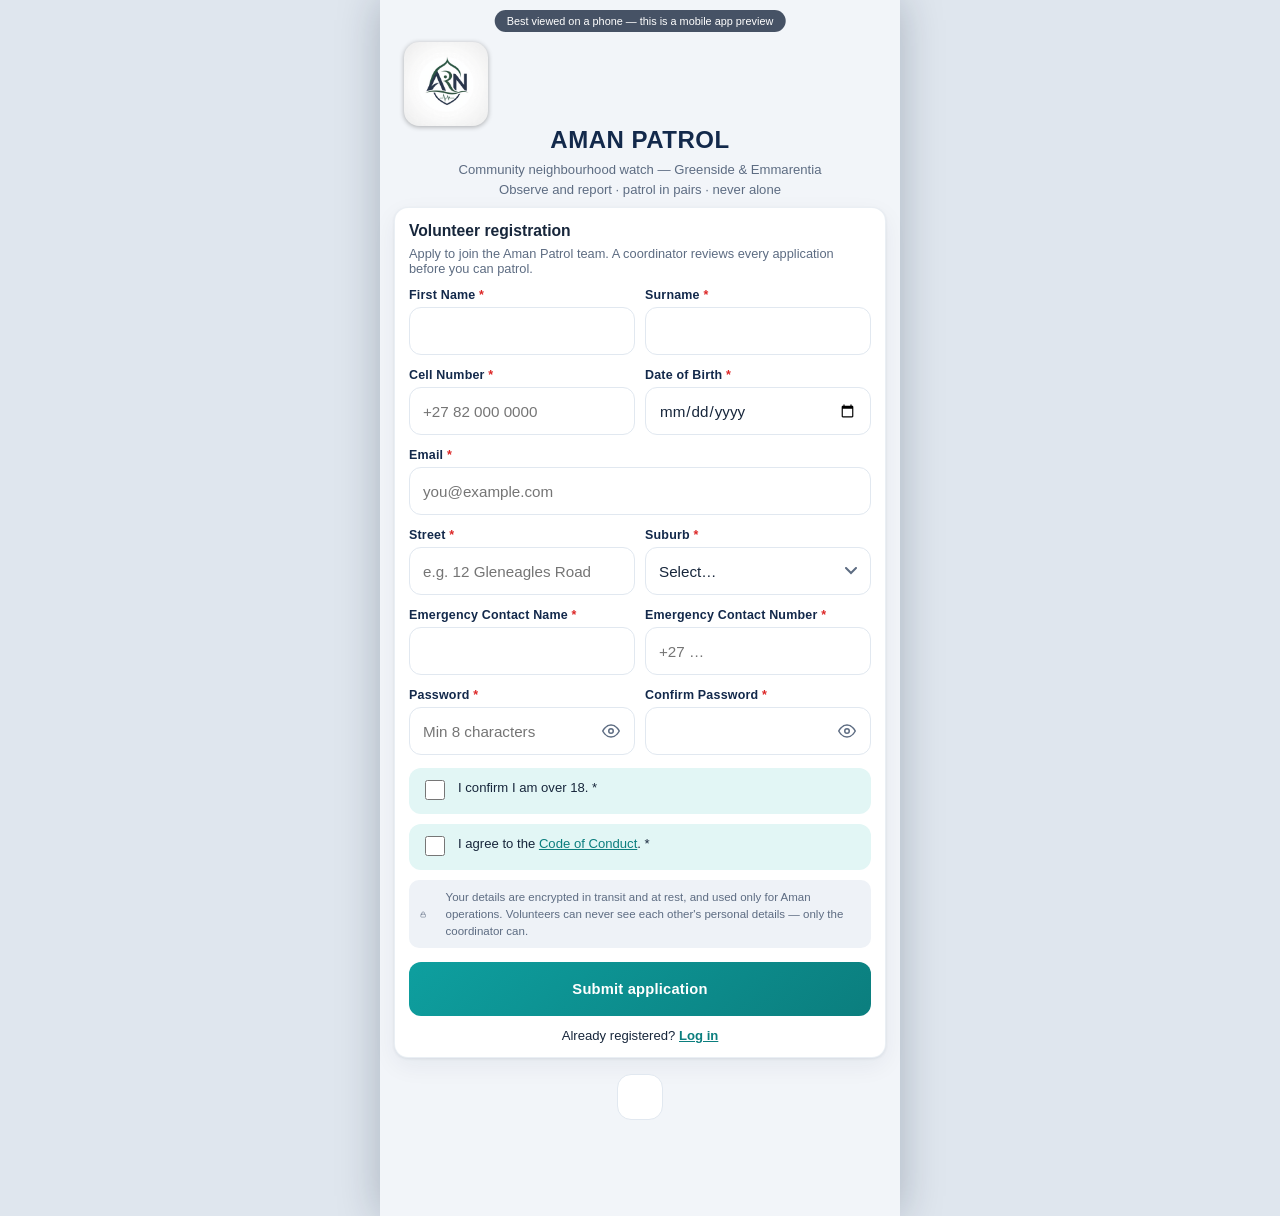
==== index.html @ 76a5e0ae "Enhance 3D Aman assistant character, add toggle to hide Aman, update weather forecast and patrol sta" ====
<!-- ============================================================
     AMAN PATROL — Greenside & Emmarentia
     Community neighbourhood watch web application.
     Observe and report · Patrol in pairs · Never patrol alone
     ============================================================ -->
<!DOCTYPE html>
<html lang="en">
<head>
  <meta charset="utf-8">
  <meta name="viewport" content="width=device-width, initial-scale=1, viewport-fit=cover, maximum-scale=1">
  <title>Aman Patrol — Greenside &amp; Emmarentia</title>
  <meta name="description" content="Aman Patrol — community neighbourhood watch operations app for Greenside and Emmarentia, Johannesburg. Observe and report.">
  <meta name="theme-color" content="#0c1b33">
  <link rel="manifest" href="manifest.webmanifest">
  <link rel="apple-touch-icon" href="images/apple-touch-icon.png">
  <meta name="mobile-web-app-capable" content="yes">
  <meta name="apple-mobile-web-app-capable" content="yes">
  <meta name="apple-mobile-web-app-title" content="Aman Patrol">
  <link rel="icon" type="image/png" href="[data-uri]">
  <link rel="apple-touch-icon" href="[data-uri]">
  <style>
/* required styles */

.leaflet-pane,
.leaflet-tile,
.leaflet-marker-icon,
.leaflet-marker-shadow,
.leaflet-tile-container,
.leaflet-pane > svg,
.leaflet-pane > canvas,
.leaflet-zoom-box,
.leaflet-image-layer,
.leaflet-layer {
	position: absolute;
	left: 0;
	top: 0;
	}
.leaflet-container {
	overflow: hidden;
	}
.leaflet-tile,
.leaflet-marker-icon,
.leaflet-marker-shadow {
	-webkit-user-select: none;
	   -moz-user-select: none;
	        user-select: none;
	  -webkit-user-drag: none;
	}
/* Prevents IE11 from highlighting tiles in blue */
.leaflet-tile::selection {
	background: transparent;
}
/* Safari renders non-retina tile on retina better with this, but Chrome is worse */
.leaflet-safari .leaflet-tile {
	image-rendering: -webkit-optimize-contrast;
	}
/* hack that prevents hw layers "stretching" when loading new tiles */
.leaflet-safari .leaflet-tile-container {
	width: 1600px;
	height: 1600px;
	-webkit-transform-origin: 0 0;
	}
.leaflet-marker-icon,
.leaflet-marker-shadow {
	display: block;
	}
/* .leaflet-container svg: reset svg max-width decleration shipped in Joomla! (joomla.org) 3.x */
/* .leaflet-container img: map is broken in FF if you have max-width: 100% on tiles */
.leaflet-container .leaflet-overlay-pane svg {
	max-width: none !important;
	max-height: none !important;
	}
.leaflet-container .leaflet-marker-pane img,
.leaflet-container .leaflet-shadow-pane img,
.leaflet-container .leaflet-tile-pane img,
.leaflet-container img.leaflet-image-layer,
.leaflet-container .leaflet-tile {
	max-width: none !important;
	max-height: none !important;
	width: auto;
	padding: 0;
	}

.leaflet-container img.leaflet-tile {
	/* See: https://bugs.chromium.org/p/chromium/issues/detail?id=600120 */
	mix-blend-mode: plus-lighter;
}

.leaflet-container.leaflet-touch-zoom {
	-ms-touch-action: pan-x pan-y;
	touch-action: pan-x pan-y;
	}
.leaflet-container.leaflet-touch-drag {
	-ms-touch-action: pinch-zoom;
	/* Fallback for FF which doesn't support pinch-zoom */
	touch-action: none;
	touch-action: pinch-zoom;
}
.leaflet-container.leaflet-touch-drag.leaflet-touch-zoom {
	-ms-touch-action: none;
	touch-action: none;
}
.leaflet-container {
	-webkit-tap-highlight-color: transparent;
}
.leaflet-container a {
	-webkit-tap-highlight-color: rgba(51, 181, 229, 0.4);
}
.leaflet-tile {
	filter: inherit;
	visibility: hidden;
	}
.leaflet-tile-loaded {
	visibility: inherit;
	}
.leaflet-zoom-box {
	width: 0;
	height: 0;
	-moz-box-sizing: border-box;
	     box-sizing: border-box;
	z-index: 800;
	}
/* workaround for https://bugzilla.mozilla.org/show_bug.cgi?id=888319 */
.leaflet-overlay-pane svg {
	-moz-user-select: none;
	}

.leaflet-pane         { z-index: 400; }

.leaflet-tile-pane    { z-index: 200; }
.leaflet-overlay-pane { z-index: 400; }
.leaflet-shadow-pane  { z-index: 500; }
.leaflet-marker-pane  { z-index: 600; }
.leaflet-tooltip-pane   { z-index: 650; }
.leaflet-popup-pane   { z-index: 700; }

.leaflet-map-pane canvas { z-index: 100; }
.leaflet-map-pane svg    { z-index: 200; }

.leaflet-vml-shape {
	width: 1px;
	height: 1px;
	}
.lvml {
	behavior: url(#default#VML);
	display: inline-block;
	position: absolute;
	}


/* control positioning */

.leaflet-control {
	position: relative;
	z-index: 800;
	pointer-events: visiblePainted; /* IE 9-10 doesn't have auto */
	pointer-events: auto;
	}
.leaflet-top,
.leaflet-bottom {
	position: absolute;
	z-index: 1000;
	pointer-events: none;
	}
.leaflet-top {
	top: 0;
	}
.leaflet-right {
	right: 0;
	}
.leaflet-bottom {
	bottom: 0;
	}
.leaflet-left {
	left: 0;
	}
.leaflet-control {
	float: left;
	clear: both;
	}
.leaflet-right .leaflet-control {
	float: right;
	}
.leaflet-top .leaflet-control {
	margin-top: 10px;
	}
.leaflet-bottom .leaflet-control {
	margin-bottom: 10px;
	}
.leaflet-left .leaflet-control {
	margin-left: 10px;
	}
.leaflet-right .leaflet-control {
	margin-right: 10px;
	}


/* zoom and fade animations */

.leaflet-fade-anim .leaflet-popup {
	opacity: 0;
	-webkit-transition: opacity 0.2s linear;
	   -moz-transition: opacity 0.2s linear;
	        transition: opacity 0.2s linear;
	}
.leaflet-fade-anim .leaflet-map-pane .leaflet-popup {
	opacity: 1;
	}
.leaflet-zoom-animated {
	-webkit-transform-origin: 0 0;
	    -ms-transform-origin: 0 0;
	        transform-origin: 0 0;
	}
svg.leaflet-zoom-animated {
	will-change: transform;
}

.leaflet-zoom-anim .leaflet-zoom-animated {
	-webkit-transition: -webkit-transform 0.25s cubic-bezier(0,0,0.25,1);
	   -moz-transition:    -moz-transform 0.25s cubic-bezier(0,0,0.25,1);
	        transition:         transform 0.25s cubic-bezier(0,0,0.25,1);
	}
.leaflet-zoom-anim .leaflet-tile,
.leaflet-pan-anim .leaflet-tile {
	-webkit-transition: none;
	   -moz-transition: none;
	        transition: none;
	}

.leaflet-zoom-anim .leaflet-zoom-hide {
	visibility: hidden;
	}


/* cursors */

.leaflet-interactive {
	cursor: pointer;
	}
.leaflet-grab {
	cursor: -webkit-grab;
	cursor:    -moz-grab;
	cursor:         grab;
	}
.leaflet-crosshair,
.leaflet-crosshair .leaflet-interactive {
	cursor: crosshair;
	}
.leaflet-popup-pane,
.leaflet-control {
	cursor: auto;
	}
.leaflet-dragging .leaflet-grab,
.leaflet-dragging .leaflet-grab .leaflet-interactive,
.leaflet-dragging .leaflet-marker-draggable {
	cursor: move;
	cursor: -webkit-grabbing;
	cursor:    -moz-grabbing;
	cursor:         grabbing;
	}

/* marker & overlays interactivity */
.leaflet-marker-icon,
.leaflet-marker-shadow,
.leaflet-image-layer,
.leaflet-pane > svg path,
.leaflet-tile-container {
	pointer-events: none;
	}

.leaflet-marker-icon.leaflet-interactive,
.leaflet-image-layer.leaflet-interactive,
.leaflet-pane > svg path.leaflet-interactive,
svg.leaflet-image-layer.leaflet-interactive path {
	pointer-events: visiblePainted; /* IE 9-10 doesn't have auto */
	pointer-events: auto;
	}

/* visual tweaks */

.leaflet-container {
	background: #ddd;
	outline-offset: 1px;
	}
.leaflet-container a {
	color: #0078A8;
	}
.leaflet-zoom-box {
	border: 2px dotted #38f;
	background: rgba(255,255,255,0.5);
	}


/* general typography */
.leaflet-container {
	font-family: "Helvetica Neue", Arial, Helvetica, sans-serif;
	font-size: 12px;
	font-size: 0.75rem;
	line-height: 1.5;
	}


/* general toolbar styles */

.leaflet-bar {
	box-shadow: 0 1px 5px rgba(0,0,0,0.65);
	border-radius: 4px;
	}
.leaflet-bar a {
	background-color: #fff;
	border-bottom: 1px solid #ccc;
	width: 26px;
	height: 26px;
	line-height: 26px;
	display: block;
	text-align: center;
	text-decoration: none;
	color: black;
	}
.leaflet-bar a,
.leaflet-control-layers-toggle {
	background-position: 50% 50%;
	background-repeat: no-repeat;
	display: block;
	}
.leaflet-bar a:hover,
.leaflet-bar a:focus {
	background-color: #f4f4f4;
	}
.leaflet-bar a:first-child {
	border-top-left-radius: 4px;
	border-top-right-radius: 4px;
	}
.leaflet-bar a:last-child {
	border-bottom-left-radius: 4px;
	border-bottom-right-radius: 4px;
	border-bottom: none;
	}
.leaflet-bar a.leaflet-disabled {
	cursor: default;
	background-color: #f4f4f4;
	color: #bbb;
	}

.leaflet-touch .leaflet-bar a {
	width: 30px;
	height: 30px;
	line-height: 30px;
	}
.leaflet-touch .leaflet-bar a:first-child {
	border-top-left-radius: 2px;
	border-top-right-radius: 2px;
	}
.leaflet-touch .leaflet-bar a:last-child {
	border-bottom-left-radius: 2px;
	border-bottom-right-radius: 2px;
	}

/* zoom control */

.leaflet-control-zoom-in,
.leaflet-control-zoom-out {
	font: bold 18px 'Lucida Console', Monaco, monospace;
	text-indent: 1px;
	}

.leaflet-touch .leaflet-control-zoom-in, .leaflet-touch .leaflet-control-zoom-out  {
	font-size: 22px;
	}


/* layers control */

.leaflet-control-layers {
	box-shadow: 0 1px 5px rgba(0,0,0,0.4);
	background: #fff;
	border-radius: 5px;
	}
.leaflet-control-layers-toggle {
	background-image: url([data-uri]);
	width: 36px;
	height: 36px;
	}
.leaflet-retina .leaflet-control-layers-toggle {
	background-image: url([data-uri]);
	background-size: 26px 26px;
	}
.leaflet-touch .leaflet-control-layers-toggle {
	width: 44px;
	height: 44px;
	}
.leaflet-control-layers .leaflet-control-layers-list,
.leaflet-control-layers-expanded .leaflet-control-layers-toggle {
	display: none;
	}
.leaflet-control-layers-expanded .leaflet-control-layers-list {
	display: block;
	position: relative;
	}
.leaflet-control-layers-expanded {
	padding: 6px 10px 6px 6px;
	color: #333;
	background: #fff;
	}
.leaflet-control-layers-scrollbar {
	overflow-y: scroll;
	overflow-x: hidden;
	padding-right: 5px;
	}
.leaflet-control-layers-selector {
	margin-top: 2px;
	position: relative;
	top: 1px;
	}
.leaflet-control-layers label {
	display: block;
	font-size: 13px;
	font-size: 1.08333em;
	}
.leaflet-control-layers-separator {
	height: 0;
	border-top: 1px solid #ddd;
	margin: 5px -10px 5px -6px;
	}

/* Default icon URLs */
.leaflet-default-icon-path { /* used only in path-guessing heuristic, see L.Icon.Default */
	background-image: url([data-uri]);
	}


/* attribution and scale controls */

.leaflet-container .leaflet-control-attribution {
	background: #fff;
	background: rgba(255, 255, 255, 0.8);
	margin: 0;
	}
.leaflet-control-attribution,
.leaflet-control-scale-line {
	padding: 0 5px;
	color: #333;
	line-height: 1.4;
	}
.leaflet-control-attribution a {
	text-decoration: none;
	}
.leaflet-control-attribution a:hover,
.leaflet-control-attribution a:focus {
	text-decoration: underline;
	}
.leaflet-attribution-flag {
	display: inline !important;
	vertical-align: baseline !important;
	width: 1em;
	height: 0.6669em;
	}
.leaflet-left .leaflet-control-scale {
	margin-left: 5px;
	}
.leaflet-bottom .leaflet-control-scale {
	margin-bottom: 5px;
	}
.leaflet-control-scale-line {
	border: 2px solid #777;
	border-top: none;
	line-height: 1.1;
	padding: 2px 5px 1px;
	white-space: nowrap;
	-moz-box-sizing: border-box;
	     box-sizing: border-box;
	background: rgba(255, 255, 255, 0.8);
	text-shadow: 1px 1px #fff;
	}
.leaflet-control-scale-line:not(:first-child) {
	border-top: 2px solid #777;
	border-bottom: none;
	margin-top: -2px;
	}
.leaflet-control-scale-line:not(:first-child):not(:last-child) {
	border-bottom: 2px solid #777;
	}

.leaflet-touch .leaflet-control-attribution,
.leaflet-touch .leaflet-control-layers,
.leaflet-touch .leaflet-bar {
	box-shadow: none;
	}
.leaflet-touch .leaflet-control-layers,
.leaflet-touch .leaflet-bar {
	border: 2px solid rgba(0,0,0,0.2);
	background-clip: padding-box;
	}


/* popup */

.leaflet-popup {
	position: absolute;
	text-align: center;
	margin-bottom: 20px;
	}
.leaflet-popup-content-wrapper {
	padding: 1px;
	text-align: left;
	border-radius: 12px;
	}
.leaflet-popup-content {
	margin: 13px 24px 13px 20px;
	line-height: 1.3;
	font-size: 13px;
	font-size: 1.08333em;
	min-height: 1px;
	}
.leaflet-popup-content p {
	margin: 17px 0;
	margin: 1.3em 0;
	}
.leaflet-popup-tip-container {
	width: 40px;
	height: 20px;
	position: absolute;
	left: 50%;
	margin-top: -1px;
	margin-left: -20px;
	overflow: hidden;
	pointer-events: none;
	}
.leaflet-popup-tip {
	width: 17px;
	height: 17px;
	padding: 1px;

	margin: -10px auto 0;
	pointer-events: auto;

	-webkit-transform: rotate(45deg);
	   -moz-transform: rotate(45deg);
	    -ms-transform: rotate(45deg);
	        transform: rotate(45deg);
	}
.leaflet-popup-content-wrapper,
.leaflet-popup-tip {
	background: white;
	color: #333;
	box-shadow: 0 3px 14px rgba(0,0,0,0.4);
	}
.leaflet-container a.leaflet-popup-close-button {
	position: absolute;
	top: 0;
	right: 0;
	border: none;
	text-align: center;
	width: 24px;
	height: 24px;
	font: 16px/24px Tahoma, Verdana, sans-serif;
	color: #757575;
	text-decoration: none;
	background: transparent;
	}
.leaflet-container a.leaflet-popup-close-button:hover,
.leaflet-container a.leaflet-popup-close-button:focus {
	color: #585858;
	}
.leaflet-popup-scrolled {
	overflow: auto;
	}

.leaflet-oldie .leaflet-popup-content-wrapper {
	-ms-zoom: 1;
	}
.leaflet-oldie .leaflet-popup-tip {
	width: 24px;
	margin: 0 auto;

	-ms-filter: "progid:DXImageTransform.Microsoft.Matrix(M11=0.70710678, M12=0.70710678, M21=-0.70710678, M22=0.70710678)";
	filter: progid:DXImageTransform.Microsoft.Matrix(M11=0.70710678, M12=0.70710678, M21=-0.70710678, M22=0.70710678);
	}

.leaflet-oldie .leaflet-control-zoom,
.leaflet-oldie .leaflet-control-layers,
.leaflet-oldie .leaflet-popup-content-wrapper,
.leaflet-oldie .leaflet-popup-tip {
	border: 1px solid #999;
	}


/* div icon */

.leaflet-div-icon {
	background: #fff;
	border: 1px solid #666;
	}


/* Tooltip */
/* Base styles for the element that has a tooltip */
.leaflet-tooltip {
	position: absolute;
	padding: 6px;
	background-color: #fff;
	border: 1px solid #fff;
	border-radius: 3px;
	color: #222;
	white-space: nowrap;
	-webkit-user-select: none;
	-moz-user-select: none;
	-ms-user-select: none;
	user-select: none;
	pointer-events: none;
	box-shadow: 0 1px 3px rgba(0,0,0,0.4);
	}
.leaflet-tooltip.leaflet-interactive {
	cursor: pointer;
	pointer-events: auto;
	}
.leaflet-tooltip-top:before,
.leaflet-tooltip-bottom:before,
.leaflet-tooltip-left:before,
.leaflet-tooltip-right:before {
	position: absolute;
	pointer-events: none;
	border: 6px solid transparent;
	background: transparent;
	content: "";
	}

/* Directions */

.leaflet-tooltip-bottom {
	margin-top: 6px;
}
.leaflet-tooltip-top {
	margin-top: -6px;
}
.leaflet-tooltip-bottom:before,
.leaflet-tooltip-top:before {
	left: 50%;
	margin-left: -6px;
	}
.leaflet-tooltip-top:before {
	bottom: 0;
	margin-bottom: -12px;
	border-top-color: #fff;
	}
.leaflet-tooltip-bottom:before {
	top: 0;
	margin-top: -12px;
	margin-left: -6px;
	border-bottom-color: #fff;
	}
.leaflet-tooltip-left {
	margin-left: -6px;
}
.leaflet-tooltip-right {
	margin-left: 6px;
}
.leaflet-tooltip-left:before,
.leaflet-tooltip-right:before {
	top: 50%;
	margin-top: -6px;
	}
.leaflet-tooltip-left:before {
	right: 0;
	margin-right: -12px;
	border-left-color: #fff;
	}
.leaflet-tooltip-right:before {
	left: 0;
	margin-left: -12px;
	border-right-color: #fff;
	}

/* Printing */

@media print {
	/* Prevent printers from removing background-images of controls. */
	.leaflet-control {
		-webkit-print-color-adjust: exact;
		print-color-adjust: exact;
		}
	}

</style>
  <style>
/* ============================================================
   AMAN PATROL — Greenside & Emmarentia
   Design: deep navy primary, teal accent, calm civic style.
   Mobile-first. Large tap targets.
   ============================================================ */

:root {
  --navy: #13294b;
  --navy-2: #1d3a66;
  --navy-deep: #0c1b33;
  --teal: #0e9f9f;
  --teal-dark: #0b7e7e;
  --teal-soft: #e2f6f5;
  --bg: #f2f5f9;
  --card: #ffffff;
  --line: #e1e8f0;
  --text: #17263b;
  --muted: #5d6c82;
  --ok: #16a34a;
  --ok-soft: #e7f6ee;
  --warn: #d97706;
  --warn-soft: #fcf1e2;
  --danger: #dc2626;
  --danger-soft: #fdebeb;
  --info: #2563eb;
  --info-soft: #e8f0fe;
  --radius: 14px;
  --shadow: 0 1px 3px rgba(16, 42, 67, 0.08), 0 8px 24px rgba(16, 42, 67, 0.06);
  --shadow-lg: 0 4px 12px rgba(12, 27, 51, 0.18), 0 16px 40px rgba(12, 27, 51, 0.14);
  --header-h: 58px;
  --nav-h: 74px;
  --page-bg: #dfe6ee;
  --navy-soft: #e8eefb;
  --grey-soft: #eceff4;
  --plain: #f4f6fa;
  --seg-bg: #e8edf4;
  --track: #e6ecf3;
  --unread: #f0f7fb;
  --panel: #eef2f7;
  --ok-text: #10722f;
  --warn-text: #8a5306;
  --danger-text: #a51d1d;
  --info-text: #1c47b8;
  --warn-line: #f3dfc0;
  --danger-line: #f3c6c6;
  color-scheme: light;
}

* { box-sizing: border-box; -webkit-tap-highlight-color: transparent; }
html { font-size: 16px; }
body {
  margin: 0;
  font-family: -apple-system, BlinkMacSystemFont, "Segoe UI", Roboto, "Helvetica Neue", Arial, sans-serif;
  background: var(--page-bg);
  color: var(--text);
  -webkit-font-smoothing: antialiased;
}
#app {
  max-width: 520px;
  margin: 0 auto;
  min-height: 100dvh;
  background: var(--bg);
  box-shadow: 0 0 40px rgba(12, 27, 51, 0.25);
  position: relative;
}
.hidden { display: none !important; }

/* ---------- header ---------- */
.app-header {
  position: sticky; top: 0; z-index: 900;
  height: var(--header-h);
  background: linear-gradient(135deg, var(--navy-deep) 0%, var(--navy) 60%, var(--navy-2) 100%);
  color: #fff;
  display: flex; align-items: center; gap: 10px;
  padding: 0 14px;
  padding-top: env(safe-area-inset-top);
  height: calc(var(--header-h) + env(safe-area-inset-top));
}
.app-header .brand { display: flex; align-items: center; gap: 10px; min-width: 0; flex: 1; }
.app-header .brand .titles { line-height: 1.15; min-width: 0; }
.app-header .brand .t1 { font-size: 1.02rem; font-weight: 800; letter-spacing: 0.4px; white-space: nowrap; }
.app-header .brand .t2 { font-size: 0.68rem; opacity: 0.75; letter-spacing: 1.2px; text-transform: uppercase; }
.bell {
  position: relative; width: 44px; height: 44px; border-radius: 12px;
  display: flex; align-items: center; justify-content: center;
  color: #fff; text-decoration: none; background: rgba(255, 255, 255, 0.08);
}
.bell .badge {
  position: absolute; top: 4px; right: 4px; min-width: 17px; height: 17px; padding: 0 4px;
  background: var(--teal); color: #fff; border-radius: 9px; font-size: 0.62rem; font-weight: 800;
  display: flex; align-items: center; justify-content: center; border: 2px solid var(--navy);
}

/* demo banner */
.demo-banner {
  background: var(--warn-soft); color: var(--warn-text); font-size: 0.72rem;
  padding: 6px 14px; text-align: center; border-bottom: 1px solid var(--warn-line);
}

/* ---------- main / screens ---------- */
.screen {
  padding: 16px 14px calc(var(--nav-h) + 22px + env(safe-area-inset-bottom));
  min-height: calc(100dvh - var(--header-h));
}
.screen.map-screen {
  padding: 0 0 calc(var(--nav-h) + env(safe-area-inset-bottom));
  display: flex; flex-direction: column;
  height: calc(100dvh - var(--header-h) - env(safe-area-inset-top));
  overflow: hidden;
}
h1.page-title { font-size: 1.25rem; font-weight: 800; margin: 4px 0 4px; }
p.page-sub { margin: 0 0 14px; color: var(--muted); font-size: 0.85rem; }

/* ---------- bottom nav ---------- */
.bottom-nav {
  position: fixed; bottom: 0; left: 50%; transform: translateX(-50%);
  width: 100%; max-width: 520px; z-index: 900;
  background: var(--card); border-top: 1px solid var(--line);
  display: flex; align-items: stretch;
  padding-bottom: env(safe-area-inset-bottom);
  box-shadow: 0 -4px 20px rgba(12, 27, 51, 0.08);
}
.bottom-nav a, .bottom-nav button.nav-btn {
  flex: 1; display: flex; flex-direction: column; align-items: center; justify-content: center;
  gap: 3px; padding: 9px 2px 8px; font-size: 0.64rem; font-weight: 700;
  color: var(--muted); text-decoration: none; background: none; border: none; letter-spacing: 0.2px;
}
.bottom-nav .active { color: var(--navy); }
.bottom-nav .fab-slot { flex: 1; position: relative; }
.fab {
  position: absolute; left: 50%; top: -24px; transform: translateX(-50%);
  width: 56px; height: 56px; border-radius: 50%; border: none; cursor: pointer;
  background: linear-gradient(140deg, var(--teal) 0%, var(--teal-dark) 100%);
  color: #fff; box-shadow: var(--shadow-lg);
  display: flex; align-items: center; justify-content: center;
}
.fab:active { transform: translateX(-50%) scale(0.94); }

/* ---------- cards ---------- */
.card {
  background: var(--card); border-radius: var(--radius); box-shadow: var(--shadow);
  padding: 14px; margin-bottom: 12px; border: 1px solid rgba(225, 232, 240, 0.7);
}
.card.tight { padding: 11px 12px; }
.card h3 { margin: 0 0 6px; font-size: 0.98rem; font-weight: 800; }
.card .muted { color: var(--muted); font-size: 0.82rem; }
.row { display: flex; align-items: center; gap: 10px; }
.row.wrap { flex-wrap: wrap; }
.spread { justify-content: space-between; }
.grow { flex: 1; min-width: 0; }
.stack-4 > * + * { margin-top: 4px; }
.divider { height: 1px; background: var(--line); margin: 10px 0; }

/* ---------- chips & badges ---------- */
.chip {
  display: inline-flex; align-items: center; gap: 5px;
  font-size: 0.68rem; font-weight: 800; letter-spacing: 0.3px;
  padding: 4px 9px; border-radius: 999px; white-space: nowrap;
}
.chip.zone-a { background: var(--navy); color: #fff; }
.chip.zone-b { background: var(--teal); color: #fff; }
.chip.ok { background: var(--ok-soft); color: var(--ok-text); }
.chip.warn { background: var(--warn-soft); color: var(--warn-text); }
.chip.danger { background: var(--danger-soft); color: var(--danger-text); }
.chip.info { background: var(--info-soft); color: var(--info-text); }
.chip.navy { background: var(--navy-soft); color: var(--navy); }
.chip.teal { background: var(--teal-soft); color: var(--teal-dark); }
.chip.grey { background: var(--grey-soft); color: var(--muted); }

/* ---------- buttons ---------- */
.btn {
  display: inline-flex; align-items: center; justify-content: center; gap: 8px;
  min-height: 48px; padding: 10px 18px; border-radius: 12px;
  font-size: 0.92rem; font-weight: 800; cursor: pointer; border: none;
  transition: transform 0.06s ease, opacity 0.15s ease; text-decoration: none;
  font-family: inherit; letter-spacing: 0.2px;
}
.btn:active { transform: scale(0.97); }
.btn.block { display: flex; width: 100%; }
.btn-primary { background: var(--navy); color: #fff; }
.btn-primary:hover { background: #1a3560; }
.btn-teal { background: linear-gradient(140deg, var(--teal) 0%, var(--teal-dark) 100%); color: #fff; }
.btn-ok { background: var(--ok); color: #fff; }
.btn-danger { background: var(--danger); color: #fff; }
.btn-ghost { background: var(--card); color: var(--navy); border: 1.5px solid var(--line); }
.btn-ghost.danger { color: var(--danger); border-color: var(--danger-line); }
.btn-sm { min-height: 38px; padding: 6px 12px; font-size: 0.8rem; border-radius: 10px; }
.btn[disabled] { opacity: 0.45; pointer-events: none; }

/* dashboard action grid */
.action-grid { display: grid; grid-template-columns: 1fr 1fr; gap: 12px; margin-bottom: 12px; }
.action {
  background: var(--card); border: 1px solid var(--line); border-radius: var(--radius);
  padding: 14px 12px; text-decoration: none; color: var(--text);
  display: flex; flex-direction: column; gap: 8px; box-shadow: var(--shadow);
  min-height: 96px; box-sizing: border-box;
}
.action .a-icon {
  width: 38px; height: 38px; border-radius: 11px; display: flex; align-items: center; justify-content: center;
  flex-shrink: 0;
}
.action .a-icon.navy { background: var(--navy-soft); color: var(--navy); }
.action .a-icon.teal { background: var(--teal-soft); color: var(--teal-dark); }
.action .a-icon.warn { background: var(--warn-soft); color: var(--warn); }
.action .a-icon.info { background: var(--info-soft); color: var(--info); }
.action .a-label { font-weight: 800; font-size: 0.86rem; line-height: 1.25; }
.action .a-sub { font-size: 0.72rem; color: var(--muted); margin-top: 0; line-height: 1.35; }
.action.full {
  grid-column: 1 / -1; flex-direction: row; align-items: center; padding: 16px 18px;
  gap: 16px; margin-bottom: 12px; min-height: 84px;
}
.action.full .a-label { font-size: 1rem; font-weight: 800; line-height: 1.25; margin-bottom: 3px; }
.action.full .a-icon { width: 48px; height: 48px; flex-shrink: 0; border-radius: 12px; }
.action.full .a-sub { font-size: 0.78rem; line-height: 1.35; color: var(--muted); margin-top: 0; }

/* ---------- weather tile ---------- */
.weather {
  background: linear-gradient(135deg, var(--navy) 0%, var(--navy-2) 100%);
  border-radius: var(--radius); color: #fff; padding: 14px 15px; margin-bottom: 12px;
  box-shadow: var(--shadow); position: relative; overflow: hidden;
}
.weather .w-top { display: flex; align-items: center; gap: 12px; }
.weather .w-temp { font-size: 2rem; font-weight: 800; line-height: 1; letter-spacing: -0.5px; }
.weather .w-desc { font-size: 0.84rem; opacity: 0.95; font-weight: 600; }
.weather .w-icon { width: 44px; height: 44px; flex-shrink: 0; }
.weather .w-mini-icon { width: 26px; height: 26px; margin: 0 auto; display: block; }
.weather .w-meta { display: flex; flex-wrap: wrap; gap: 12px; margin-top: 10px; font-size: 0.74rem; opacity: 0.9; }
.weather .w-meta span { display: inline-flex; align-items: center; gap: 4px; }
.weather .w-forecast {
  display: grid; grid-template-columns: repeat(4, 1fr); gap: 6px;
  margin-top: 12px; padding-top: 10px; border-top: 1px solid rgba(255, 255, 255, 0.14);
}
.weather .w-forecast-col {
  text-align: center; background: rgba(255, 255, 255, 0.08); padding: 7px 3px;
  border-radius: 8px; font-size: 0.72rem; line-height: 1.25;
}
.weather .w-f-day { font-weight: 700; opacity: 0.9; margin-bottom: 3px; font-size: 0.7rem; }
.weather .w-f-temps { font-weight: 800; margin-top: 3px; font-size: 0.76rem; }
.weather .w-f-rain { font-size: 0.62rem; color: #7dd3fc; margin-top: 2px; font-weight: 700; }
.weather .w-note {
  margin-top: 9px; background: rgba(255, 255, 255, 0.14); border-radius: 9px;
  padding: 7px 10px; font-size: 0.74rem; display: flex; gap: 7px; align-items: center;
}
.weather .w-src { text-align: right; font-size: 0.6rem; opacity: 0.55; margin-top: 8px; }

/* ---------- forms ---------- */
.field { margin-bottom: 13px; }
.field label { display: block; font-size: 0.78rem; font-weight: 800; color: var(--navy); margin-bottom: 5px; letter-spacing: 0.2px; }
.field label .req { color: var(--danger); }
.field input, .field select, .field textarea {
  width: 100%; min-height: 48px; padding: 11px 13px; border-radius: 12px;
  border: 1.5px solid var(--line); background: var(--card); font-size: 0.95rem;
  font-family: inherit; color: var(--text); appearance: none;
}
.field textarea { min-height: 92px; resize: vertical; }
.field input:focus, .field select:focus, .field textarea:focus {
  outline: none; border-color: var(--teal); box-shadow: 0 0 0 3px rgba(14, 159, 159, 0.15);
}
.field select {
  background-image: url("data:image/svg+xml;charset=utf-8,%3Csvg xmlns='http://www.w3.org/2000/svg' width='12' height='8'%3E%3Cpath d='M1 1l5 5 5-5' stroke='%235d6c82' stroke-width='2' fill='none' stroke-linecap='round'/%3E%3C/svg%3E");
  background-repeat: no-repeat; background-position: right 13px center; padding-right: 36px;
}
.field .hint { font-size: 0.7rem; color: var(--muted); margin-top: 4px; }
.field .error { font-size: 0.72rem; color: var(--danger); margin-top: 4px; font-weight: 700; }
.grid-2 { display: grid; grid-template-columns: 1fr 1fr; gap: 0 10px; }

.check {
  display: flex; gap: 10px; align-items: flex-start; padding: 11px 12px;
  background: var(--teal-soft); border-radius: 12px; margin-bottom: 10px; cursor: pointer;
  font-size: 0.82rem; line-height: 1.4;
}
.check input { width: 20px; height: 20px; margin-top: 1px; accent-color: var(--teal-dark); flex-shrink: 0; }
.check.plain { background: var(--plain); }

/* segmented control */
.segmented { display: flex; background: var(--seg-bg); border-radius: 12px; padding: 4px; gap: 4px; margin-bottom: 14px; }
.segmented button {
  flex: 1; border: none; background: transparent; border-radius: 9px; padding: 9px 4px;
  font-weight: 800; font-size: 0.8rem; color: var(--muted); cursor: pointer; font-family: inherit;
}
.segmented button.active { background: var(--card); color: var(--navy); box-shadow: 0 1px 4px rgba(12, 27, 51, 0.14); }

/* ---------- slot cards ---------- */
.slot { border-left: 5px solid var(--line); }
.slot.zone-a { border-left-color: var(--navy); }
.slot.zone-b { border-left-color: var(--teal); }
.slot .count-pill { font-weight: 800; font-size: 0.78rem; }
.slot .volunteers { font-size: 0.74rem; color: var(--muted); margin-top: 3px; }

/* progress */
.progress { height: 7px; background: var(--track); border-radius: 4px; overflow: hidden; margin-top: 9px; }
.progress > div { height: 100%; background: linear-gradient(90deg, var(--teal), var(--teal-dark)); border-radius: 4px; }

/* ---------- notifications ---------- */
.notif {
  display: flex; gap: 11px; padding: 13px 12px; border-bottom: 1px solid var(--line); align-items: flex-start;
}
.notif:last-child { border-bottom: none; }
.notif.unread { background: var(--unread); }
.notif .n-icon { width: 36px; height: 36px; border-radius: 11px; flex-shrink: 0; display: flex; align-items: center; justify-content: center; }
.notif .n-title { font-weight: 800; font-size: 0.86rem; }
.notif .n-body { font-size: 0.8rem; color: var(--muted); margin-top: 2px; }
.notif .n-time { font-size: 0.68rem; color: #93a1b5; margin-top: 4px; }

/* ---------- list rows (volunteers etc.) ---------- */
.vrow { display: flex; gap: 11px; align-items: center; }
.avatar {
  width: 40px; height: 40px; border-radius: 50%; flex-shrink: 0;
  background: linear-gradient(140deg, var(--navy) 0%, var(--navy-2) 100%);
  color: #fff; font-weight: 800; font-size: 0.9rem;
  display: flex; align-items: center; justify-content: center;
}
.avatar.teal { background: linear-gradient(140deg, var(--teal) 0%, var(--teal-dark) 100%); }
.vrow .name { font-weight: 800; font-size: 0.9rem; }
.vrow .sub { font-size: 0.74rem; color: var(--muted); }

/* ---------- map ---------- */
.map-wrap { flex: 1; position: relative; min-height: 300px; }
#map { position: absolute; inset: 0; background: var(--page-bg); }
.map-note {
  position: absolute; left: 10px; right: 10px; bottom: 12px; z-index: 800;
  background: rgba(12, 27, 51, 0.88); color: #fff; font-size: 0.72rem;
  padding: 8px 11px; border-radius: 10px; line-height: 1.45;
}

.map-weather-badge {
  position: absolute; right: 12px; top: 12px; z-index: 500;
  background: rgba(12, 27, 51, 0.88); backdrop-filter: blur(8px); -webkit-backdrop-filter: blur(8px);
  color: #fff; border: 1px solid rgba(255, 255, 255, 0.18);
  padding: 7px 12px; border-radius: 20px; font-size: 0.74rem; font-weight: 700;
  display: flex; align-items: center; gap: 6px; cursor: pointer;
  box-shadow: 0 4px 12px rgba(0,0,0,0.2);
}
.map-weather-badge:active { transform: scale(0.96); }

.map-fab {
  position: absolute; top: 12px; right: 12px; z-index: 800;
  background: var(--navy); color: #fff; border: none; border-radius: 999px;
  padding: 10px 15px; font-size: 0.76rem; font-weight: 800; cursor: pointer;
  box-shadow: var(--shadow-lg); font-family: inherit; letter-spacing: 0.2px;
}
.map-fab.on { background: var(--teal); }
.map-fab:active { transform: scale(0.96); }
.logo-img { border-radius: 18%; box-shadow: 0 1px 5px rgba(0, 0, 0, 0.3); background: #fff; display: block; }
.layer-btn {
  display: inline-flex; align-items: center; gap: 6px; white-space: nowrap;
  border: 1.5px solid var(--line); background: var(--card); border-radius: 999px;
  padding: 7px 13px; font-size: 0.76rem; font-weight: 800; color: var(--muted); cursor: pointer; font-family: inherit;
}
.layer-btn.on { background: var(--navy); border-color: var(--navy); color: #fff; }
.layer-btn.accent.on { background: var(--teal); border-color: var(--teal); }
.leaflet-container { font: inherit; }
.pin {
  width: 30px; height: 30px; border-radius: 50% 50% 50% 0; transform: rotate(-45deg);
  display: flex; align-items: center; justify-content: center; border: 2px solid #fff;
  box-shadow: 0 2px 6px rgba(12, 27, 51, 0.35);
}
.pin > span { transform: rotate(45deg); font-size: 13px; line-height: 1; }
.dot { width: 12px; height: 12px; border-radius: 50%; border: 2px solid #fff; box-shadow: 0 1px 4px rgba(12, 27, 51, 0.3); }
.leaflet-popup-content { font-size: 0.8rem; margin: 10px 12px; line-height: 1.45; }
.leaflet-popup-content b { font-size: 0.84rem; }

/* ---------- tables ---------- */
.tbl { width: 100%; border-collapse: collapse; font-size: 0.76rem; }
.tbl th { text-align: left; color: var(--muted); font-size: 0.68rem; text-transform: uppercase; letter-spacing: 0.5px; padding: 7px 8px; border-bottom: 2px solid var(--line); }
.tbl td { padding: 8px; border-bottom: 1px solid var(--line); vertical-align: top; }
.tbl tr:last-child td { border-bottom: none; }
.tbl-wrap { overflow-x: auto; }

/* ---------- modal ---------- */
.modal-overlay {
  position: fixed; inset: 0; background: rgba(12, 27, 51, 0.55); z-index: 1000;
  display: flex; align-items: flex-end; justify-content: center; animation: fadeIn 0.15s ease;
}
@keyframes fadeIn { from { opacity: 0; } to { opacity: 1; } }
.modal {
  background: var(--card); width: 100%; max-width: 520px; border-radius: 20px 20px 0 0;
  padding: 18px 16px calc(20px + env(safe-area-inset-bottom)); max-height: 86dvh; overflow-y: auto;
  animation: slideUp 0.18s ease;
}
@keyframes slideUp { from { transform: translateY(40px); opacity: 0.6; } to { transform: translateY(0); opacity: 1; } }
.modal h3 { margin: 0 0 4px; font-size: 1.05rem; font-weight: 800; }
.modal .m-sub { color: var(--muted); font-size: 0.8rem; margin: 0 0 12px; }
.modal .m-actions { display: flex; gap: 10px; margin-top: 16px; }
.modal .m-actions .btn { flex: 1; }

/* ---------- toast ---------- */
#toast-root { position: fixed; left: 50%; transform: translateX(-50%); bottom: calc(var(--nav-h) + 18px); z-index: 1200; width: calc(100% - 40px); max-width: 440px; }
.toast {
  background: var(--navy-deep); color: #fff; border-radius: 12px; padding: 12px 15px;
  font-size: 0.84rem; font-weight: 600; box-shadow: var(--shadow-lg); margin-top: 8px;
  display: flex; gap: 9px; align-items: center; animation: slideUp 0.2s ease;
}
.toast.ok { background: #0f5132; }
.toast.error { background: #7f1d1d; }

/* ---------- auth screens ---------- */
.auth-hero { text-align: center; padding: 26px 10px 8px; }
.auth-hero .logo-lg { width: 84px; height: 84px; margin: 0 auto 12px; }
.auth-hero h1 { font-size: 1.5rem; font-weight: 900; margin: 0; color: var(--navy); letter-spacing: 0.5px; }
.auth-hero .tagline { color: var(--muted); font-size: 0.82rem; margin-top: 6px; line-height: 1.5; }
.auth-hero .salam { font-size: 1.08rem; font-weight: 700; margin-top: 7px; }
.privacy-line {
  display: flex; gap: 8px; align-items: center; font-size: 0.72rem; color: var(--muted);
  background: var(--panel); border-radius: 10px; padding: 9px 11px; margin: 4px 0 14px; line-height: 1.45;
}
.demo-login { border: 2px dashed var(--teal); background: var(--teal-soft); border-radius: var(--radius); padding: 13px; margin-top: 18px; }
.demo-login h4 { margin: 0 0 3px; font-size: 0.8rem; color: var(--teal-dark); letter-spacing: 0.4px; }
.demo-login p { margin: 0 0 10px; font-size: 0.72rem; color: var(--muted); }
.demo-login .row { gap: 8px; }

/* ---------- misc ---------- */
.kv { display: grid; grid-template-columns: 118px 1fr; gap: 4px 10px; font-size: 0.8rem; }
.kv dt { color: var(--muted); font-weight: 700; }
.kv dd { margin: 0; }
.stat-grid { display: grid; grid-template-columns: repeat(auto-fit, minmax(90px, 1fr)); gap: 10px; margin-bottom: 12px; }
.stat { background: var(--card); border-radius: 12px; padding: 12px 10px; text-align: center; border: 1px solid var(--line); box-shadow: var(--shadow); }
.stat .s-num { font-size: 1.5rem; font-weight: 900; color: var(--navy); }
.stat .s-label { font-size: 0.66rem; color: var(--muted); font-weight: 700; text-transform: uppercase; letter-spacing: 0.4px; margin-top: 2px; }
.photo-preview { width: 100%; border-radius: 12px; margin-top: 8px; display: block; max-height: 240px; object-fit: cover; }
.gps-box {
  background: var(--navy); color: #fff; border-radius: 12px; padding: 11px 13px; margin-bottom: 14px;
  display: flex; gap: 11px; align-items: center; font-size: 0.78rem; line-height: 1.5;
}
.gps-box .gps-main { font-weight: 800; font-size: 0.86rem; }
.gps-box .gps-sub { opacity: 0.75; font-size: 0.7rem; }
.empty {
  text-align: center; color: var(--muted); padding: 30px 16px; font-size: 0.84rem; line-height: 1.6;
}
.empty .big { font-size: 2rem; margin-bottom: 6px; }
/* ---- inline SVG icons ---- */
.ico { display: inline-block; vertical-align: -3px; }
.a-icon .ico, .n-icon .ico, .big-ico .ico, .empty .big .ico { display: block; }
.dua-head .ico, .dua-modal-title .ico { flex-shrink: 0; }
.empty .big { display: flex; justify-content: center; }
.big-ico { display: flex; justify-content: center; margin: 4px 0 10px; color: var(--navy); }
.pin > span { color: #fff; }

/* ---- dua cards ---- */
.dua-card { background: linear-gradient(135deg, var(--navy-deep), var(--navy)); border: 1px solid rgba(14,159,159,.35); border-left: 4px solid var(--teal); border-radius: 14px; padding: 14px 16px; margin: 0 0 14px; color: #fff; }
.dua-head { display: flex; align-items: center; gap: 7px; font-size: 0.64rem; font-weight: 800; letter-spacing: 0.14em; color: #7de3e3; margin-bottom: 8px; }
.dua-x3 { margin-left: auto; background: rgba(14,159,159,.18); padding: 2px 8px; border-radius: 999px; font-size: 0.6rem; letter-spacing: 0.06em; }
.dua-arabic { direction: rtl; text-align: right; font-family: "Amiri", "Scheherazade New", "Traditional Arabic", "Noto Naskh Arabic", serif; font-size: 1.22rem; line-height: 2.05; margin: 2px 0 8px; }
.dua-translit { font-style: italic; font-size: 0.78rem; color: #b9c6da; margin-bottom: 6px; }
.dua-meaning { font-size: 0.82rem; line-height: 1.55; color: #e8eef7; }
.dua-src { font-size: 0.66rem; color: #8b98ab; line-height: 1.5; margin-top: 9px; padding-top: 8px; border-top: 1px solid rgba(255,255,255,.09); }
.modal .dua-card { margin: 10px 0 4px; }
.dua-modal-title { display: flex; align-items: center; gap: 8px; font-weight: 800; font-size: 1.05rem; color: var(--navy); }
.dua-modal-title .ico { color: var(--teal-dark); }
.link-btn { background: none; border: none; color: var(--teal-dark); font-weight: 800; cursor: pointer; font-family: inherit; font-size: 0.84rem; padding: 8px; text-decoration: underline; }
.center { text-align: center; }
a { color: var(--teal-dark); }
.mt-8 { margin-top: 8px; } .mt-12 { margin-top: 12px; } .mb-0 { margin-bottom: 0; }
.detail-list { font-size: 0.84rem; }
.detail-list > div { padding: 7px 0; border-bottom: 1px solid var(--line); display: flex; justify-content: space-between; gap: 10px; }
.detail-list > div:last-child { border-bottom: none; }
.detail-list .dl-k { color: var(--muted); font-weight: 700; flex-shrink: 0; }
.detail-list .dl-v { text-align: right; word-break: break-word; }
@media (min-width: 521px) { body::before { content: "Best viewed on a phone — this is a mobile app preview"; position: fixed; top: 10px; left: 50%; transform: translateX(-50%); background: rgba(12,27,51,.75); color: #fff; font-size: .68rem; padding: 5px 12px; border-radius: 999px; z-index: 2000; } }

/* ============================================================
   DAY / NIGHT THEME — <html data-theme="dark"|"light">
   Toggle button: .theme-btn (header) / .auth-theme (login).
   ============================================================ */
html[data-theme="dark"] {
  color-scheme: dark;
  --bg: #0f1728;
  --card: #1a2540;
  --line: #2d3d5c;
  --text: #e8eef7;
  --muted: #9fb0c7;
  --teal-dark: #12a5a5;
  --teal-soft: rgba(14, 159, 159, 0.16);
  --ok-soft: rgba(22, 163, 74, 0.16);
  --warn-soft: rgba(217, 119, 6, 0.16);
  --danger-soft: rgba(220, 38, 38, 0.16);
  --info-soft: rgba(37, 99, 235, 0.2);
  --ok-text: #57d68b;
  --warn-text: #f5b454;
  --danger-text: #f58a8a;
  --info-text: #9db9f7;
  --page-bg: #0a1220;
  --navy-soft: rgba(96, 137, 205, 0.2);
  --grey-soft: rgba(159, 176, 199, 0.14);
  --plain: rgba(159, 176, 199, 0.1);
  --seg-bg: rgba(159, 176, 199, 0.14);
  --track: rgba(159, 176, 199, 0.18);
  --unread: rgba(37, 99, 235, 0.14);
  --panel: rgba(159, 176, 199, 0.1);
  --warn-line: rgba(217, 119, 6, 0.4);
  --danger-line: rgba(220, 38, 38, 0.45);
  --shadow: 0 1px 3px rgba(0, 0, 0, 0.4), 0 8px 24px rgba(0, 0, 0, 0.35);
  --shadow-lg: 0 4px 12px rgba(0, 0, 0, 0.5), 0 16px 40px rgba(0, 0, 0, 0.45);
}

/* text that was navy-on-light needs lifting on dark surfaces */
html[data-theme="dark"] .field label,
html[data-theme="dark"] .auth-hero h1,
html[data-theme="dark"] .big-ico,
html[data-theme="dark"] .dua-modal-title,
html[data-theme="dark"] .stat .s-num,
html[data-theme="dark"] .bottom-nav .active,
html[data-theme="dark"] .chip.navy,
html[data-theme="dark"] .segmented button.active,
html[data-theme="dark"] .btn-ghost,
html[data-theme="dark"] .action .a-icon.navy,
html[data-theme="dark"] .auth-theme { color: #cfe0f7; }

/* teal links / accents */
html[data-theme="dark"] a,
html[data-theme="dark"] .link-btn,
html[data-theme="dark"] .demo-login h4,
html[data-theme="dark"] .chip.teal,
html[data-theme="dark"] .action .a-icon.teal,
html[data-theme="dark"] .dua-modal-title .ico { color: #4fc9c9; }

/* surfaces */
html[data-theme="dark"] .card { border-color: var(--line); }
html[data-theme="dark"] .btn-primary { background: #25477e; }
html[data-theme="dark"] .btn-primary:hover { background: #2d5390; }
/* pastel icon squares are inline-styled in JS — soften them */
html[data-theme="dark"] .a-icon[style],
html[data-theme="dark"] .n-icon[style] { background: rgba(255, 255, 255, 0.09) !important; }

/* leaflet UI on the map screen */
html[data-theme="dark"] .leaflet-popup-content-wrapper,
html[data-theme="dark"] .leaflet-popup-tip { background: #1d2b48; color: var(--text); }
html[data-theme="dark"] .leaflet-container .leaflet-control-attribution { background: rgba(10, 18, 32, 0.75); color: var(--muted); }
html[data-theme="dark"] .leaflet-container .leaflet-control-attribution a { color: #4fc9c9; }
html[data-theme="dark"] .leaflet-bar a { background: #1d2b48; color: var(--text); border-bottom: 1px solid var(--line); }
html[data-theme="dark"] .leaflet-tile { filter: brightness(0.82) contrast(1.05); }

/* ---------- day / night toggle buttons ---------- */
.theme-btn { border: none; cursor: pointer; padding: 0; font: inherit; }
.theme-btn.bell { flex-shrink: 0; }
.auth-theme {
  margin: 16px auto 0; width: 46px; height: 46px; border-radius: 14px;
  display: flex; align-items: center; justify-content: center;
  background: var(--card); color: var(--navy); border: 1.5px solid var(--line);
  cursor: pointer; padding: 0;
}

/* ---------- patrol calendar ---------- */
.cal-head { display: flex; align-items: center; justify-content: space-between; margin-bottom: 10px; }
.cal-title { font-weight: 800; font-size: 0.95rem; letter-spacing: 0.2px; }
.cal-nav {
  width: 38px; height: 38px; border-radius: 10px; border: 1.5px solid var(--line);
  background: var(--card); color: var(--navy); cursor: pointer; font: inherit;
  display: flex; align-items: center; justify-content: center;
}
html[data-theme="dark"] .cal-nav { color: #cfe0f7; }
.cal-grid { display: grid; grid-template-columns: repeat(7, 1fr); gap: 4px; }
.cal-dow { text-align: center; font-size: 0.6rem; font-weight: 800; color: var(--muted); text-transform: uppercase; letter-spacing: 0.5px; padding: 3px 0 5px; }
.cal-cell {
  position: relative; height: 44px; border-radius: 10px; border: 1.5px solid var(--line);
  background: var(--card); color: var(--text); font: inherit; font-size: 0.82rem; font-weight: 700;
  cursor: pointer; display: flex; align-items: center; justify-content: center;
}
.cal-cell.off { visibility: hidden; }
.cal-cell.today { border-color: var(--teal); color: var(--teal-dark); }
html[data-theme="dark"] .cal-cell.today { color: #4fc9c9; }
.cal-cell.selected { background: var(--navy); border-color: var(--navy); color: #fff; }
html[data-theme="dark"] .cal-cell.selected { background: #25477e; border-color: #25477e; color: #fff; }
.cal-dot { position: absolute; bottom: 5px; left: 50%; transform: translateX(-50%); width: 5px; height: 5px; border-radius: 50%; background: var(--ok); }
.cal-dot.need { background: var(--warn); }

/* ---------- SOS (hold to send) ---------- */
.sos-btn { position: relative; overflow: hidden; cursor: pointer; user-select: none; -webkit-user-select: none; -webkit-touch-callout: none; }
.sos-btn .sos-bar { position: absolute; left: 0; top: 0; bottom: 0; width: 0; background: rgba(220, 38, 38, 0.18); pointer-events: none; }
.n-icon.sos-icon, html[data-theme="dark"] .n-icon.sos-icon { background: var(--danger) !important; color: #fff !important; }

/* ---------- team chat ---------- */
.chat-wrap { display: flex; flex-direction: column; gap: 10px; padding: 6px 2px 14px; }
.msg { max-width: 84%; }
.msg.mine { align-self: flex-end; text-align: right; }
.msg-name { font-size: 0.68rem; font-weight: 800; color: var(--muted); margin: 0 0 3px 2px; }
.msg-bubble {
  background: var(--card); border: 1px solid var(--line); border-radius: 14px;
  padding: 8px 12px; font-size: 0.86rem; line-height: 1.45;
  word-wrap: break-word; overflow-wrap: anywhere; text-align: left;
}
.msg.mine .msg-bubble { background: var(--teal-dark); color: #fff; border-color: transparent; }
.msg-time { font-size: 0.64rem; color: var(--muted); margin-top: 3px; }
.chat-input { display: flex; gap: 8px; padding: 10px 0 86px; align-items: stretch; }
.chat-input input { flex: 1; }
.nav-badge {
  position: absolute; top: 3px; right: 16px; background: #c0392b; color: #fff;
  font-size: 0.58rem; font-weight: 800; border-radius: 9px; padding: 1px 5px; line-height: 1.3;
}
.bottom-nav a { position: relative; }

/* password show/hide eye toggle */
.pw-wrap { position: relative; }
.pw-wrap input { padding-right: 48px; }
.pw-eye {
  position: absolute; right: 5px; top: 50%; transform: translateY(-50%);
  background: none; border: none; padding: 10px; display: inline-flex;
  align-items: center; color: var(--muted); cursor: pointer; border-radius: 10px;
}
.pw-eye:active { opacity: 0.55; }

/* approvals: "send the good news" banner after approving */
.approve-banner {
  border: 1.5px solid var(--teal); border-radius: 12px; padding: 14px;
  margin-bottom: 14px; background: var(--card);
}
.approve-banner .ab-text { font-size: 0.85rem; line-height: 1.5; }

/* ---------- on-shift live tracking banner ---------- */
.on-shift-banner {
  background: linear-gradient(135deg, #065f46 0%, #047857 100%);
  color: #fff; padding: 10px 14px; border-radius: var(--radius);
  margin-bottom: 12px; display: flex; align-items: center; justify-content: space-between;
  box-shadow: 0 4px 12px rgba(4, 120, 87, 0.25); font-size: 0.82rem; font-weight: 700;
}
.pulse-dot {
  width: 10px; height: 10px; border-radius: 50%; background: #34d399;
  display: inline-block; margin-right: 8px; vertical-align: middle;
  animation: pulse-green 1.8s infinite;
}
@keyframes pulse-green {
  0% { transform: scale(0.95); box-shadow: 0 0 0 0 rgba(52, 211, 153, 0.7); }
  70% { transform: scale(1.1); box-shadow: 0 0 0 8px rgba(52, 211, 153, 0); }
  100% { transform: scale(0.95); box-shadow: 0 0 0 0 rgba(52, 211, 153, 0); }
}

/* ---------- patroller beacon on map ---------- */
.patroller-pin { position: relative; width: 28px; height: 28px; }
.patroller-dot {
  position: absolute; left: 4px; top: 4px; width: 20px; height: 20px;
  background: var(--ok); color: #fff; border-radius: 50%;
  display: flex; align-items: center; justify-content: center;
  box-shadow: 0 2px 6px rgba(0,0,0,0.3); border: 2px solid #fff;
}
.patroller-pulse {
  position: absolute; left: 0; top: 0; width: 28px; height: 28px;
  border-radius: 50%; background: rgba(16, 185, 129, 0.4);
  animation: pulse-green 2s infinite;
}

/* ---------- compass tool ---------- */
.compass-wrap { text-align: center; padding: 12px 0 6px; }
.compass-dial {
  width: 170px; height: 170px; margin: 0 auto 12px; border-radius: 50%;
  border: 4px solid var(--teal); background: var(--card);
  position: relative; display: flex; align-items: center; justify-content: center;
  box-shadow: inset 0 0 14px rgba(0,0,0,0.1), var(--shadow);
}
.compass-needle {
  position: absolute; width: 6px; height: 130px; left: calc(50% - 3px); top: 16px;
  transition: transform 0.2s ease-out; transform-origin: 50% 50%;
}
.compass-needle::before {
  content: ''; position: absolute; top: 0; left: 0; width: 0; height: 0;
  border-left: 6px solid transparent; border-right: 6px solid transparent; border-bottom: 56px solid var(--danger);
  transform: translateX(-3px);
}
.compass-needle::after {
  content: ''; position: absolute; bottom: 0; left: 0; width: 0; height: 0;
  border-left: 6px solid transparent; border-right: 6px solid transparent; border-top: 56px solid var(--navy);
  transform: translateX(-3px);
}
.compass-deg { font-size: 1.6rem; font-weight: 900; color: var(--navy); }
.compass-card-label { font-size: 0.9rem; font-weight: 800; color: var(--teal-dark); margin-top: 2px; }
.compass-meta { font-size: 0.76rem; color: var(--muted); margin-top: 8px; line-height: 1.5; }

/* ---------- PTT hold-to-talk in chat ---------- */
.ptt-wrap { display: flex; gap: 8px; align-items: center; margin-top: 8px; }
.ptt-btn {
  background: var(--navy); color: #fff; border: none; border-radius: 12px;
  padding: 10px 14px; font-weight: 800; font-size: 0.84rem; cursor: pointer;
  display: flex; align-items: center; justify-content: center; gap: 6px;
  user-select: none; -webkit-user-select: none; flex: 1; min-height: 44px;
}
.ptt-btn.recording { background: var(--danger) !important; animation: pulse-green 1s infinite; }
.audio-msg { margin-top: 6px; max-width: 100%; }
.audio-msg audio { width: 100%; height: 36px; border-radius: 8px; }

html[data-theme="dark"] .compass-dial {
  background: #14223b;
  border-color: #0e9f9f;
  box-shadow: inset 0 0 16px rgba(0,0,0,0.5), var(--shadow);
}
html[data-theme="dark"] .compass-deg { color: #cfe0f7; }
html[data-theme="dark"] .compass-card-label { color: #4fc9c9; }
html[data-theme="dark"] .compass-needle::after { border-top-color: #60a5fa; }
html[data-theme="dark"] .ptt-btn { background: #25477e; }
html[data-theme="dark"] .on-shift-banner { background: linear-gradient(135deg, #064e3b 0%, #065f46 100%); }


/* ---------- switch toggle ---------- */
.switch-toggle {
  position: relative; display: inline-block; width: 44px; height: 26px; flex-shrink: 0;
}
.switch-toggle input { opacity: 0; width: 0; height: 0; position: absolute; }
.switch-toggle .slider {
  position: absolute; cursor: pointer; top: 0; left: 0; right: 0; bottom: 0;
  background-color: var(--line); transition: .2s; border-radius: 26px;
}
.switch-toggle .slider:before {
  position: absolute; content: ""; height: 20px; width: 20px; left: 3px; bottom: 3px;
  background-color: white; transition: .2s; border-radius: 50%;
  box-shadow: 0 1px 3px rgba(0,0,0,0.2);
}
.switch-toggle input:checked + .slider { background-color: var(--teal); }
.switch-toggle input:checked + .slider:before { transform: translateX(18px); }

/* ---------- movable Aman assistant robot ---------- */
.aman-helper {
  position: fixed; right: 14px; bottom: 92px; width: 70px; height: 96px;
  z-index: 850; border: 0; padding: 0; background: transparent; color: var(--text);
  touch-action: none; -webkit-tap-highlight-color: transparent;
  user-select: none; -webkit-user-select: none;
  animation: aman-float 3.5s ease-in-out infinite;
  transition: opacity 0.25s ease, transform 0.25s ease;
}
.aman-helper.fade-out { opacity: 0; transform: scale(0.75); pointer-events: none; }
.aman-helper.dragging { animation: none; }
.aman-help-label {
  position: absolute; right: 54px; top: 4px; white-space: nowrap; padding: 4px 8px;
  border-radius: 9px 9px 2px 9px; background: var(--card); border: 1px solid var(--line);
  font-size: 0.64rem; font-weight: 800; box-shadow: var(--shadow); color: var(--navy);
  animation: aman-label 8s ease-in-out infinite;
  pointer-events: none;
}
.aman-bot-dismiss {
  position: absolute; left: 0px; top: 2px; width: 20px; height: 20px; border-radius: 50%;
  background: var(--card); border: 1px solid var(--line); color: var(--muted);
  font-size: 14px; line-height: 18px; text-align: center; cursor: pointer; padding: 0;
  display: flex; align-items: center; justify-content: center;
  box-shadow: 0 2px 5px rgba(0,0,0,0.15); z-index: 2;
  transition: background 0.15s, color 0.15s, transform 0.15s;
}
.aman-bot-dismiss:hover { background: var(--danger-soft); color: var(--danger); transform: scale(1.1); }
.aman-bot-avatar {
  position: absolute; left: 6px; top: 10px; width: 58px; height: 80px;
  border: 0; padding: 0; background: transparent; cursor: grab;
  display: flex; flex-direction: column; align-items: center; justify-content: center;
  filter: drop-shadow(0 6px 12px rgba(12, 27, 51, 0.28));
  outline: none; -webkit-tap-highlight-color: transparent;
}
.aman-bot-avatar:active, .aman-helper.dragging .aman-bot-avatar { cursor: grabbing; transform: scale(0.96); }
.aman-bot-avatar:focus-visible { outline: 2px solid var(--teal); outline-offset: 2px; border-radius: 12px; }
.aman-bot-img {
  width: 58px; height: auto; max-height: 78px; object-fit: contain; pointer-events: none;
  filter: drop-shadow(0 2px 4px rgba(0,0,0,0.12));
}
.aman-bot-glow {
  position: absolute; bottom: 0; left: 16px; right: 16px; height: 6px;
  background: radial-gradient(ellipse at center, rgba(14, 159, 159, 0.6) 0%, rgba(14, 159, 159, 0) 70%);
  border-radius: 50%; pointer-events: none;
  animation: aman-glow-pulse 2.5s ease-in-out infinite;
}
html[data-theme="dark"] .aman-help-label { color: var(--teal-soft); }
html[data-theme="dark"] .aman-bot-dismiss { background: #1a2b47; border-color: #2a3d5e; color: #a0aec0; }
@keyframes aman-float {
  0%, 100% { transform: translateY(0); }
  50% { transform: translateY(-5px); }
}
@keyframes aman-glow-pulse {
  0%, 100% { opacity: 0.5; transform: scaleX(0.9); }
  50% { opacity: 0.9; transform: scaleX(1.15); }
}
@keyframes aman-label {
  0%, 65%, 100% { opacity: 1; transform: translateY(0); }
  72%, 92% { opacity: 0; transform: translateY(3px); }
}
@media (prefers-reduced-motion: reduce) {
  .aman-helper, .aman-help-label, .aman-bot-glow { animation: none; }
}

</style>
</head>
<body>
  <div id="app">
    <header id="app-header" class="app-header hidden">
      <div class="brand">
        <span id="logo-slot" aria-hidden="true"></span>
        <div class="titles">
          <div class="t1">AMAN PATROL</div>
          <div class="t2">Greenside · Emmarentia</div>
        </div>
      </div>
      <button class="bell theme-btn" type="button" aria-label="Switch day or night mode" data-theme-toggle>
        <span id="theme-icon" data-theme-icon aria-hidden="true"></span>
      </button>
      <a href="#/notifications" class="bell" id="bell-btn" aria-label="Notifications">
        <span id="bell-icon"></span>
        <span class="badge hidden" id="bell-badge">0</span>
      </a>
    </header>
    <div id="demo-banner" class="demo-banner hidden">
      Demo mode — sample data, stored on this device only. Not yet connected to Supabase.
    </div>
    <main id="screen" class="screen"></main>
    <nav id="bottom-nav" class="bottom-nav hidden">
      <a href="#/dashboard" data-nav="dashboard" id="nav-dashboard">Home</a>
      <a href="#/roster" data-nav="roster" id="nav-roster">Roster</a>
      <div class="fab-slot">
        <button class="fab" id="fab-incident" aria-label="Log an incident"></button>
      </div>
      <a href="#/map" data-nav="map" id="nav-map">Map</a>
      <a href="#/chat" data-nav="chat" id="nav-chat">Chat</a>
      <a href="#/more" data-nav="more" id="nav-more">More</a>
    </nav>
  </div>
  <div id="modal-root"></div>
  <div id="toast-root"></div>
  <noscript>
    <div style="padding:40px;text-align:center;font-family:sans-serif;">
      <h2>Aman Patrol needs JavaScript</h2>
      <p>Please enable JavaScript in your browser.</p>
    </div>
  </noscript>
  <script>
/* @preserve
 * Leaflet 1.9.4, a JS library for interactive maps. https://leafletjs.com
 * (c) 2010-2023 Vladimir Agafonkin, (c) 2010-2011 CloudMade
 */
!function(t,e){"object"==typeof exports&&"undefined"!=typeof module?e(exports):"function"==typeof define&&define.amd?define(["exports"],e):e((t="undefined"!=typeof globalThis?globalThis:t||self).leaflet={})}(this,function(t){"use strict";function l(t){for(var e,i,n=1,o=arguments.length;n<o;n++)for(e in i=arguments[n])t[e]=i[e];return t}var R=Object.create||function(t){return N.prototype=t,new N};function N(){}function a(t,e){var i,n=Array.prototype.slice;return t.bind?t.bind.apply(t,n.call(arguments,1)):(i=n.call(arguments,2),function(){return t.apply(e,i.length?i.concat(n.call(arguments)):arguments)})}var D=0;function h(t){return"_leaflet_id"in t||(t._leaflet_id=++D),t._leaflet_id}function j(t,e,i){var n,o,s=function(){n=!1,o&&(r.apply(i,o),o=!1)},r=function(){n?o=arguments:(t.apply(i,arguments),setTimeout(s,e),n=!0)};return r}function H(t,e,i){var n=e[1],e=e[0],o=n-e;return t===n&&i?t:((t-e)%o+o)%o+e}function u(){return!1}function i(t,e){return!1===e?t:(e=Math.pow(10,void 0===e?6:e),Math.round(t*e)/e)}function W(t){return t.trim?t.trim():t.replace(/^\s+|\s+$/g,"")}function F(t){return W(t).split(/\s+/)}function c(t,e){for(var i in Object.prototype.hasOwnProperty.call(t,"options")||(t.options=t.options?R(t.options):{}),e)t.options[i]=e[i];return t.options}function U(t,e,i){var n,o=[];for(n in t)o.push(encodeURIComponent(i?n.toUpperCase():n)+"="+encodeURIComponent(t[n]));return(e&&-1!==e.indexOf("?")?"&":"?")+o.join("&")}var V=/\{ *([\w_ -]+) *\}/g;function q(t,i){return t.replace(V,function(t,e){e=i[e];if(void 0===e)throw new Error("No value provided for variable "+t);return e="function"==typeof e?e(i):e})}var d=Array.isArray||function(t){return"[object Array]"===Object.prototype.toString.call(t)};function G(t,e){for(var i=0;i<t.length;i++)if(t[i]===e)return i;return-1}var K="[data-uri]";function Y(t){return window["webkit"+t]||window["moz"+t]||window["ms"+t]}var X=0;function J(t){var e=+new Date,i=Math.max(0,16-(e-X));return X=e+i,window.setTimeout(t,i)}var $=window.requestAnimationFrame||Y("RequestAnimationFrame")||J,Q=window.cancelAnimationFrame||Y("CancelAnimationFrame")||Y("CancelRequestAnimationFrame")||function(t){window.clearTimeout(t)};function x(t,e,i){if(!i||$!==J)return $.call(window,a(t,e));t.call(e)}function r(t){t&&Q.call(window,t)}var tt={__proto__:null,extend:l,create:R,bind:a,get lastId(){return D},stamp:h,throttle:j,wrapNum:H,falseFn:u,formatNum:i,trim:W,splitWords:F,setOptions:c,getParamString:U,template:q,isArray:d,indexOf:G,emptyImageUrl:K,requestFn:$,cancelFn:Q,requestAnimFrame:x,cancelAnimFrame:r};function et(){}et.extend=function(t){function e(){c(this),this.initialize&&this.initialize.apply(this,arguments),this.callInitHooks()}var i,n=e.__super__=this.prototype,o=R(n);for(i in(o.constructor=e).prototype=o,this)Object.prototype.hasOwnProperty.call(this,i)&&"prototype"!==i&&"__super__"!==i&&(e[i]=this[i]);if(t.statics&&l(e,t.statics),t.includes){var s=t.includes;if("undefined"!=typeof L&&L&&L.Mixin){s=d(s)?s:[s];for(var r=0;r<s.length;r++)s[r]===L.Mixin.Events&&console.warn("Deprecated include of L.Mixin.Events: this property will be removed in future releases, please inherit from L.Evented instead.",(new Error).stack)}l.apply(null,[o].concat(t.includes))}return l(o,t),delete o.statics,delete o.includes,o.options&&(o.options=n.options?R(n.options):{},l(o.options,t.options)),o._initHooks=[],o.callInitHooks=function(){if(!this._initHooksCalled){n.callInitHooks&&n.callInitHooks.call(this),this._initHooksCalled=!0;for(var t=0,e=o._initHooks.length;t<e;t++)o._initHooks[t].call(this)}},e},et.include=function(t){var e=this.prototype.options;return l(this.prototype,t),t.options&&(this.prototype.options=e,this.mergeOptions(t.options)),this},et.mergeOptions=function(t){return l(this.prototype.options,t),this},et.addInitHook=function(t){var e=Array.prototype.slice.call(arguments,1),i="function"==typeof t?t:function(){this[t].apply(this,e)};return this.prototype._initHooks=this.prototype._initHooks||[],this.prototype._initHooks.push(i),this};var e={on:function(t,e,i){if("object"==typeof t)for(var n in t)this._on(n,t[n],e);else for(var o=0,s=(t=F(t)).length;o<s;o++)this._on(t[o],e,i);return this},off:function(t,e,i){if(arguments.length)if("object"==typeof t)for(var n in t)this._off(n,t[n],e);else{t=F(t);for(var o=1===arguments.length,s=0,r=t.length;s<r;s++)o?this._off(t[s]):this._off(t[s],e,i)}else delete this._events;return this},_on:function(t,e,i,n){"function"!=typeof e?console.warn("wrong listener type: "+typeof e):!1===this._listens(t,e,i)&&(e={fn:e,ctx:i=i===this?void 0:i},n&&(e.once=!0),this._events=this._events||{},this._events[t]=this._events[t]||[],this._events[t].push(e))},_off:function(t,e,i){var n,o,s;if(this._events&&(n=this._events[t]))if(1===arguments.length){if(this._firingCount)for(o=0,s=n.length;o<s;o++)n[o].fn=u;delete this._events[t]}else"function"!=typeof e?console.warn("wrong listener type: "+typeof e):!1!==(e=this._listens(t,e,i))&&(i=n[e],this._firingCount&&(i.fn=u,this._events[t]=n=n.slice()),n.splice(e,1))},fire:function(t,e,i){if(this.listens(t,i)){var n=l({},e,{type:t,target:this,sourceTarget:e&&e.sourceTarget||this});if(this._events){var o=this._events[t];if(o){this._firingCount=this._firingCount+1||1;for(var s=0,r=o.length;s<r;s++){var a=o[s],h=a.fn;a.once&&this.off(t,h,a.ctx),h.call(a.ctx||this,n)}this._firingCount--}}i&&this._propagateEvent(n)}return this},listens:function(t,e,i,n){"string"!=typeof t&&console.warn('"string" type argument expected');var o=e,s=("function"!=typeof e&&(n=!!e,i=o=void 0),this._events&&this._events[t]);if(s&&s.length&&!1!==this._listens(t,o,i))return!0;if(n)for(var r in this._eventParents)if(this._eventParents[r].listens(t,e,i,n))return!0;return!1},_listens:function(t,e,i){if(this._events){var n=this._events[t]||[];if(!e)return!!n.length;i===this&&(i=void 0);for(var o=0,s=n.length;o<s;o++)if(n[o].fn===e&&n[o].ctx===i)return o}return!1},once:function(t,e,i){if("object"==typeof t)for(var n in t)this._on(n,t[n],e,!0);else for(var o=0,s=(t=F(t)).length;o<s;o++)this._on(t[o],e,i,!0);return this},addEventParent:function(t){return this._eventParents=this._eventParents||{},this._eventParents[h(t)]=t,this},removeEventParent:function(t){return this._eventParents&&delete this._eventParents[h(t)],this},_propagateEvent:function(t){for(var e in this._eventParents)this._eventParents[e].fire(t.type,l({layer:t.target,propagatedFrom:t.target},t),!0)}},it=(e.addEventListener=e.on,e.removeEventListener=e.clearAllEventListeners=e.off,e.addOneTimeEventListener=e.once,e.fireEvent=e.fire,e.hasEventListeners=e.listens,et.extend(e));function p(t,e,i){this.x=i?Math.round(t):t,this.y=i?Math.round(e):e}var nt=Math.trunc||function(t){return 0<t?Math.floor(t):Math.ceil(t)};function m(t,e,i){return t instanceof p?t:d(t)?new p(t[0],t[1]):null==t?t:"object"==typeof t&&"x"in t&&"y"in t?new p(t.x,t.y):new p(t,e,i)}function f(t,e){if(t)for(var i=e?[t,e]:t,n=0,o=i.length;n<o;n++)this.extend(i[n])}function _(t,e){return!t||t instanceof f?t:new f(t,e)}function s(t,e){if(t)for(var i=e?[t,e]:t,n=0,o=i.length;n<o;n++)this.extend(i[n])}function g(t,e){return t instanceof s?t:new s(t,e)}function v(t,e,i){if(isNaN(t)||isNaN(e))throw new Error("Invalid LatLng object: ("+t+", "+e+")");this.lat=+t,this.lng=+e,void 0!==i&&(this.alt=+i)}function w(t,e,i){return t instanceof v?t:d(t)&&"object"!=typeof t[0]?3===t.length?new v(t[0],t[1],t[2]):2===t.length?new v(t[0],t[1]):null:null==t?t:"object"==typeof t&&"lat"in t?new v(t.lat,"lng"in t?t.lng:t.lon,t.alt):void 0===e?null:new v(t,e,i)}p.prototype={clone:function(){return new p(this.x,this.y)},add:function(t){return this.clone()._add(m(t))},_add:function(t){return this.x+=t.x,this.y+=t.y,this},subtract:function(t){return this.clone()._subtract(m(t))},_subtract:function(t){return this.x-=t.x,this.y-=t.y,this},divideBy:function(t){return this.clone()._divideBy(t)},_divideBy:function(t){return this.x/=t,this.y/=t,this},multiplyBy:function(t){return this.clone()._multiplyBy(t)},_multiplyBy:function(t){return this.x*=t,this.y*=t,this},scaleBy:function(t){return new p(this.x*t.x,this.y*t.y)},unscaleBy:function(t){return new p(this.x/t.x,this.y/t.y)},round:function(){return this.clone()._round()},_round:function(){return this.x=Math.round(this.x),this.y=Math.round(this.y),this},floor:function(){return this.clone()._floor()},_floor:function(){return this.x=Math.floor(this.x),this.y=Math.floor(this.y),this},ceil:function(){return this.clone()._ceil()},_ceil:function(){return this.x=Math.ceil(this.x),this.y=Math.ceil(this.y),this},trunc:function(){return this.clone()._trunc()},_trunc:function(){return this.x=nt(this.x),this.y=nt(this.y),this},distanceTo:function(t){var e=(t=m(t)).x-this.x,t=t.y-this.y;return Math.sqrt(e*e+t*t)},equals:function(t){return(t=m(t)).x===this.x&&t.y===this.y},contains:function(t){return t=m(t),Math.abs(t.x)<=Math.abs(this.x)&&Math.abs(t.y)<=Math.abs(this.y)},toString:function(){return"Point("+i(this.x)+", "+i(this.y)+")"}},f.prototype={extend:function(t){var e,i;if(t){if(t instanceof p||"number"==typeof t[0]||"x"in t)e=i=m(t);else if(e=(t=_(t)).min,i=t.max,!e||!i)return this;this.min||this.max?(this.min.x=Math.min(e.x,this.min.x),this.max.x=Math.max(i.x,this.max.x),this.min.y=Math.min(e.y,this.min.y),this.max.y=Math.max(i.y,this.max.y)):(this.min=e.clone(),this.max=i.clone())}return this},getCenter:function(t){return m((this.min.x+this.max.x)/2,(this.min.y+this.max.y)/2,t)},getBottomLeft:function(){return m(this.min.x,this.max.y)},getTopRight:function(){return m(this.max.x,this.min.y)},getTopLeft:function(){return this.min},getBottomRight:function(){return this.max},getSize:function(){return this.max.subtract(this.min)},contains:function(t){var e,i;return(t=("number"==typeof t[0]||t instanceof p?m:_)(t))instanceof f?(e=t.min,i=t.max):e=i=t,e.x>=this.min.x&&i.x<=this.max.x&&e.y>=this.min.y&&i.y<=this.max.y},intersects:function(t){t=_(t);var e=this.min,i=this.max,n=t.min,t=t.max,o=t.x>=e.x&&n.x<=i.x,t=t.y>=e.y&&n.y<=i.y;return o&&t},overlaps:function(t){t=_(t);var e=this.min,i=this.max,n=t.min,t=t.max,o=t.x>e.x&&n.x<i.x,t=t.y>e.y&&n.y<i.y;return o&&t},isValid:function(){return!(!this.min||!this.max)},pad:function(t){var e=this.min,i=this.max,n=Math.abs(e.x-i.x)*t,t=Math.abs(e.y-i.y)*t;return _(m(e.x-n,e.y-t),m(i.x+n,i.y+t))},equals:function(t){return!!t&&(t=_(t),this.min.equals(t.getTopLeft())&&this.max.equals(t.getBottomRight()))}},s.prototype={extend:function(t){var e,i,n=this._southWest,o=this._northEast;if(t instanceof v)i=e=t;else{if(!(t instanceof s))return t?this.extend(w(t)||g(t)):this;if(e=t._southWest,i=t._northEast,!e||!i)return this}return n||o?(n.lat=Math.min(e.lat,n.lat),n.lng=Math.min(e.lng,n.lng),o.lat=Math.max(i.lat,o.lat),o.lng=Math.max(i.lng,o.lng)):(this._southWest=new v(e.lat,e.lng),this._northEast=new v(i.lat,i.lng)),this},pad:function(t){var e=this._southWest,i=this._northEast,n=Math.abs(e.lat-i.lat)*t,t=Math.abs(e.lng-i.lng)*t;return new s(new v(e.lat-n,e.lng-t),new v(i.lat+n,i.lng+t))},getCenter:function(){return new v((this._southWest.lat+this._northEast.lat)/2,(this._southWest.lng+this._northEast.lng)/2)},getSouthWest:function(){return this._southWest},getNorthEast:function(){return this._northEast},getNorthWest:function(){return new v(this.getNorth(),this.getWest())},getSouthEast:function(){return new v(this.getSouth(),this.getEast())},getWest:function(){return this._southWest.lng},getSouth:function(){return this._southWest.lat},getEast:function(){return this._northEast.lng},getNorth:function(){return this._northEast.lat},contains:function(t){t=("number"==typeof t[0]||t instanceof v||"lat"in t?w:g)(t);var e,i,n=this._southWest,o=this._northEast;return t instanceof s?(e=t.getSouthWest(),i=t.getNorthEast()):e=i=t,e.lat>=n.lat&&i.lat<=o.lat&&e.lng>=n.lng&&i.lng<=o.lng},intersects:function(t){t=g(t);var e=this._southWest,i=this._northEast,n=t.getSouthWest(),t=t.getNorthEast(),o=t.lat>=e.lat&&n.lat<=i.lat,t=t.lng>=e.lng&&n.lng<=i.lng;return o&&t},overlaps:function(t){t=g(t);var e=this._southWest,i=this._northEast,n=t.getSouthWest(),t=t.getNorthEast(),o=t.lat>e.lat&&n.lat<i.lat,t=t.lng>e.lng&&n.lng<i.lng;return o&&t},toBBoxString:function(){return[this.getWest(),this.getSouth(),this.getEast(),this.getNorth()].join(",")},equals:function(t,e){return!!t&&(t=g(t),this._southWest.equals(t.getSouthWest(),e)&&this._northEast.equals(t.getNorthEast(),e))},isValid:function(){return!(!this._southWest||!this._northEast)}};var ot={latLngToPoint:function(t,e){t=this.projection.project(t),e=this.scale(e);return this.transformation._transform(t,e)},pointToLatLng:function(t,e){e=this.scale(e),t=this.transformation.untransform(t,e);return this.projection.unproject(t)},project:function(t){return this.projection.project(t)},unproject:function(t){return this.projection.unproject(t)},scale:function(t){return 256*Math.pow(2,t)},zoom:function(t){return Math.log(t/256)/Math.LN2},getProjectedBounds:function(t){var e;return this.infinite?null:(e=this.projection.bounds,t=this.scale(t),new f(this.transformation.transform(e.min,t),this.transformation.transform(e.max,t)))},infinite:!(v.prototype={equals:function(t,e){return!!t&&(t=w(t),Math.max(Math.abs(this.lat-t.lat),Math.abs(this.lng-t.lng))<=(void 0===e?1e-9:e))},toString:function(t){return"LatLng("+i(this.lat,t)+", "+i(this.lng,t)+")"},distanceTo:function(t){return st.distance(this,w(t))},wrap:function(){return st.wrapLatLng(this)},toBounds:function(t){var t=180*t/40075017,e=t/Math.cos(Math.PI/180*this.lat);return g([this.lat-t,this.lng-e],[this.lat+t,this.lng+e])},clone:function(){return new v(this.lat,this.lng,this.alt)}}),wrapLatLng:function(t){var e=this.wrapLng?H(t.lng,this.wrapLng,!0):t.lng;return new v(this.wrapLat?H(t.lat,this.wrapLat,!0):t.lat,e,t.alt)},wrapLatLngBounds:function(t){var e=t.getCenter(),i=this.wrapLatLng(e),n=e.lat-i.lat,e=e.lng-i.lng;return 0==n&&0==e?t:(i=t.getSouthWest(),t=t.getNorthEast(),new s(new v(i.lat-n,i.lng-e),new v(t.lat-n,t.lng-e)))}},st=l({},ot,{wrapLng:[-180,180],R:6371e3,distance:function(t,e){var i=Math.PI/180,n=t.lat*i,o=e.lat*i,s=Math.sin((e.lat-t.lat)*i/2),e=Math.sin((e.lng-t.lng)*i/2),t=s*s+Math.cos(n)*Math.cos(o)*e*e,i=2*Math.atan2(Math.sqrt(t),Math.sqrt(1-t));return this.R*i}}),rt=6378137,rt={R:rt,MAX_LATITUDE:85.0511287798,project:function(t){var e=Math.PI/180,i=this.MAX_LATITUDE,i=Math.max(Math.min(i,t.lat),-i),i=Math.sin(i*e);return new p(this.R*t.lng*e,this.R*Math.log((1+i)/(1-i))/2)},unproject:function(t){var e=180/Math.PI;return new v((2*Math.atan(Math.exp(t.y/this.R))-Math.PI/2)*e,t.x*e/this.R)},bounds:new f([-(rt=rt*Math.PI),-rt],[rt,rt])};function at(t,e,i,n){d(t)?(this._a=t[0],this._b=t[1],this._c=t[2],this._d=t[3]):(this._a=t,this._b=e,this._c=i,this._d=n)}function ht(t,e,i,n){return new at(t,e,i,n)}at.prototype={transform:function(t,e){return this._transform(t.clone(),e)},_transform:function(t,e){return t.x=(e=e||1)*(this._a*t.x+this._b),t.y=e*(this._c*t.y+this._d),t},untransform:function(t,e){return new p((t.x/(e=e||1)-this._b)/this._a,(t.y/e-this._d)/this._c)}};var lt=l({},st,{code:"EPSG:3857",projection:rt,transformation:ht(lt=.5/(Math.PI*rt.R),.5,-lt,.5)}),ut=l({},lt,{code:"EPSG:900913"});function ct(t){return document.createElementNS("http://www.w3.org/2000/svg",t)}function dt(t,e){for(var i,n,o,s,r="",a=0,h=t.length;a<h;a++){for(i=0,n=(o=t[a]).length;i<n;i++)r+=(i?"L":"M")+(s=o[i]).x+" "+s.y;r+=e?b.svg?"z":"x":""}return r||"M0 0"}var _t=document.documentElement.style,pt="ActiveXObject"in window,mt=pt&&!document.addEventListener,n="msLaunchUri"in navigator&&!("documentMode"in document),ft=y("webkit"),gt=y("android"),vt=y("android 2")||y("android 3"),yt=parseInt(/WebKit\/([0-9]+)|$/.exec(navigator.userAgent)[1],10),yt=gt&&y("Google")&&yt<537&&!("AudioNode"in window),xt=!!window.opera,wt=!n&&y("chrome"),bt=y("gecko")&&!ft&&!xt&&!pt,Pt=!wt&&y("safari"),Lt=y("phantom"),o="OTransition"in _t,Tt=0===navigator.platform.indexOf("Win"),Mt=pt&&"transition"in _t,zt="WebKitCSSMatrix"in window&&"m11"in new window.WebKitCSSMatrix&&!vt,_t="MozPerspective"in _t,Ct=!window.L_DISABLE_3D&&(Mt||zt||_t)&&!o&&!Lt,Zt="undefined"!=typeof orientation||y("mobile"),St=Zt&&ft,Et=Zt&&zt,kt=!window.PointerEvent&&window.MSPointerEvent,Ot=!(!window.PointerEvent&&!kt),At="ontouchstart"in window||!!window.TouchEvent,Bt=!window.L_NO_TOUCH&&(At||Ot),It=Zt&&xt,Rt=Zt&&bt,Nt=1<(window.devicePixelRatio||window.screen.deviceXDPI/window.screen.logicalXDPI),Dt=function(){var t=!1;try{var e=Object.defineProperty({},"passive",{get:function(){t=!0}});window.addEventListener("testPassiveEventSupport",u,e),window.removeEventListener("testPassiveEventSupport",u,e)}catch(t){}return t}(),jt=!!document.createElement("canvas").getContext,Ht=!(!document.createElementNS||!ct("svg").createSVGRect),Wt=!!Ht&&((Wt=document.createElement("div")).innerHTML="<svg/>","http://www.w3.org/2000/svg"===(Wt.firstChild&&Wt.firstChild.namespaceURI));function y(t){return 0<=navigator.userAgent.toLowerCase().indexOf(t)}var b={ie:pt,ielt9:mt,edge:n,webkit:ft,android:gt,android23:vt,androidStock:yt,opera:xt,chrome:wt,gecko:bt,safari:Pt,phantom:Lt,opera12:o,win:Tt,ie3d:Mt,webkit3d:zt,gecko3d:_t,any3d:Ct,mobile:Zt,mobileWebkit:St,mobileWebkit3d:Et,msPointer:kt,pointer:Ot,touch:Bt,touchNative:At,mobileOpera:It,mobileGecko:Rt,retina:Nt,passiveEvents:Dt,canvas:jt,svg:Ht,vml:!Ht&&function(){try{var t=document.createElement("div"),e=(t.innerHTML='<v:shape adj="1"/>',t.firstChild);return e.style.behavior="url(#default#VML)",e&&"object"==typeof e.adj}catch(t){return!1}}(),inlineSvg:Wt,mac:0===navigator.platform.indexOf("Mac"),linux:0===navigator.platform.indexOf("Linux")},Ft=b.msPointer?"MSPointerDown":"pointerdown",Ut=b.msPointer?"MSPointerMove":"pointermove",Vt=b.msPointer?"MSPointerUp":"pointerup",qt=b.msPointer?"MSPointerCancel":"pointercancel",Gt={touchstart:Ft,touchmove:Ut,touchend:Vt,touchcancel:qt},Kt={touchstart:function(t,e){e.MSPOINTER_TYPE_TOUCH&&e.pointerType===e.MSPOINTER_TYPE_TOUCH&&O(e);ee(t,e)},touchmove:ee,touchend:ee,touchcancel:ee},Yt={},Xt=!1;function Jt(t,e,i){return"touchstart"!==e||Xt||(document.addEventListener(Ft,$t,!0),document.addEventListener(Ut,Qt,!0),document.addEventListener(Vt,te,!0),document.addEventListener(qt,te,!0),Xt=!0),Kt[e]?(i=Kt[e].bind(this,i),t.addEventListener(Gt[e],i,!1),i):(console.warn("wrong event specified:",e),u)}function $t(t){Yt[t.pointerId]=t}function Qt(t){Yt[t.pointerId]&&(Yt[t.pointerId]=t)}function te(t){delete Yt[t.pointerId]}function ee(t,e){if(e.pointerType!==(e.MSPOINTER_TYPE_MOUSE||"mouse")){for(var i in e.touches=[],Yt)e.touches.push(Yt[i]);e.changedTouches=[e],t(e)}}var ie=200;function ne(t,i){t.addEventListener("dblclick",i);var n,o=0;function e(t){var e;1!==t.detail?n=t.detail:"mouse"===t.pointerType||t.sourceCapabilities&&!t.sourceCapabilities.firesTouchEvents||((e=Ne(t)).some(function(t){return t instanceof HTMLLabelElement&&t.attributes.for})&&!e.some(function(t){return t instanceof HTMLInputElement||t instanceof HTMLSelectElement})||((e=Date.now())-o<=ie?2===++n&&i(function(t){var e,i,n={};for(i in t)e=t[i],n[i]=e&&e.bind?e.bind(t):e;return(t=n).type="dblclick",n.detail=2,n.isTrusted=!1,n._simulated=!0,n}(t)):n=1,o=e))}return t.addEventListener("click",e),{dblclick:i,simDblclick:e}}var oe,se,re,ae,he,le,ue=we(["transform","webkitTransform","OTransform","MozTransform","msTransform"]),ce=we(["webkitTransition","transition","OTransition","MozTransition","msTransition"]),de="webkitTransition"===ce||"OTransition"===ce?ce+"End":"transitionend";function _e(t){return"string"==typeof t?document.getElementById(t):t}function pe(t,e){var i=t.style[e]||t.currentStyle&&t.currentStyle[e];return"auto"===(i=i&&"auto"!==i||!document.defaultView?i:(t=document.defaultView.getComputedStyle(t,null))?t[e]:null)?null:i}function P(t,e,i){t=document.createElement(t);return t.className=e||"",i&&i.appendChild(t),t}function T(t){var e=t.parentNode;e&&e.removeChild(t)}function me(t){for(;t.firstChild;)t.removeChild(t.firstChild)}function fe(t){var e=t.parentNode;e&&e.lastChild!==t&&e.appendChild(t)}function ge(t){var e=t.parentNode;e&&e.firstChild!==t&&e.insertBefore(t,e.firstChild)}function ve(t,e){return void 0!==t.classList?t.classList.contains(e):0<(t=xe(t)).length&&new RegExp("(^|\\s)"+e+"(\\s|$)").test(t)}function M(t,e){var i;if(void 0!==t.classList)for(var n=F(e),o=0,s=n.length;o<s;o++)t.classList.add(n[o]);else ve(t,e)||ye(t,((i=xe(t))?i+" ":"")+e)}function z(t,e){void 0!==t.classList?t.classList.remove(e):ye(t,W((" "+xe(t)+" ").replace(" "+e+" "," ")))}function ye(t,e){void 0===t.className.baseVal?t.className=e:t.className.baseVal=e}function xe(t){return void 0===(t=t.correspondingElement?t.correspondingElement:t).className.baseVal?t.className:t.className.baseVal}function C(t,e){if("opacity"in t.style)t.style.opacity=e;else if("filter"in t.style){var i=!1,n="DXImageTransform.Microsoft.Alpha";try{i=t.filters.item(n)}catch(t){if(1===e)return}e=Math.round(100*e),i?(i.Enabled=100!==e,i.Opacity=e):t.style.filter+=" progid:"+n+"(opacity="+e+")"}}function we(t){for(var e=document.documentElement.style,i=0;i<t.length;i++)if(t[i]in e)return t[i];return!1}function be(t,e,i){e=e||new p(0,0);t.style[ue]=(b.ie3d?"translate("+e.x+"px,"+e.y+"px)":"translate3d("+e.x+"px,"+e.y+"px,0)")+(i?" scale("+i+")":"")}function Z(t,e){t._leaflet_pos=e,b.any3d?be(t,e):(t.style.left=e.x+"px",t.style.top=e.y+"px")}function Pe(t){return t._leaflet_pos||new p(0,0)}function Le(){S(window,"dragstart",O)}function Te(){k(window,"dragstart",O)}function Me(t){for(;-1===t.tabIndex;)t=t.parentNode;t.style&&(ze(),le=(he=t).style.outlineStyle,t.style.outlineStyle="none",S(window,"keydown",ze))}function ze(){he&&(he.style.outlineStyle=le,le=he=void 0,k(window,"keydown",ze))}function Ce(t){for(;!((t=t.parentNode).offsetWidth&&t.offsetHeight||t===document.body););return t}function Ze(t){var e=t.getBoundingClientRect();return{x:e.width/t.offsetWidth||1,y:e.height/t.offsetHeight||1,boundingClientRect:e}}ae="onselectstart"in document?(re=function(){S(window,"selectstart",O)},function(){k(window,"selectstart",O)}):(se=we(["userSelect","WebkitUserSelect","OUserSelect","MozUserSelect","msUserSelect"]),re=function(){var t;se&&(t=document.documentElement.style,oe=t[se],t[se]="none")},function(){se&&(document.documentElement.style[se]=oe,oe=void 0)});pt={__proto__:null,TRANSFORM:ue,TRANSITION:ce,TRANSITION_END:de,get:_e,getStyle:pe,create:P,remove:T,empty:me,toFront:fe,toBack:ge,hasClass:ve,addClass:M,removeClass:z,setClass:ye,getClass:xe,setOpacity:C,testProp:we,setTransform:be,setPosition:Z,getPosition:Pe,get disableTextSelection(){return re},get enableTextSelection(){return ae},disableImageDrag:Le,enableImageDrag:Te,preventOutline:Me,restoreOutline:ze,getSizedParentNode:Ce,getScale:Ze};function S(t,e,i,n){if(e&&"object"==typeof e)for(var o in e)ke(t,o,e[o],i);else for(var s=0,r=(e=F(e)).length;s<r;s++)ke(t,e[s],i,n);return this}var E="_leaflet_events";function k(t,e,i,n){if(1===arguments.length)Se(t),delete t[E];else if(e&&"object"==typeof e)for(var o in e)Oe(t,o,e[o],i);else if(e=F(e),2===arguments.length)Se(t,function(t){return-1!==G(e,t)});else for(var s=0,r=e.length;s<r;s++)Oe(t,e[s],i,n);return this}function Se(t,e){for(var i in t[E]){var n=i.split(/\d/)[0];e&&!e(n)||Oe(t,n,null,null,i)}}var Ee={mouseenter:"mouseover",mouseleave:"mouseout",wheel:!("onwheel"in window)&&"mousewheel"};function ke(e,t,i,n){var o,s,r=t+h(i)+(n?"_"+h(n):"");e[E]&&e[E][r]||(s=o=function(t){return i.call(n||e,t||window.event)},!b.touchNative&&b.pointer&&0===t.indexOf("touch")?o=Jt(e,t,o):b.touch&&"dblclick"===t?o=ne(e,o):"addEventListener"in e?"touchstart"===t||"touchmove"===t||"wheel"===t||"mousewheel"===t?e.addEventListener(Ee[t]||t,o,!!b.passiveEvents&&{passive:!1}):"mouseenter"===t||"mouseleave"===t?e.addEventListener(Ee[t],o=function(t){t=t||window.event,We(e,t)&&s(t)},!1):e.addEventListener(t,s,!1):e.attachEvent("on"+t,o),e[E]=e[E]||{},e[E][r]=o)}function Oe(t,e,i,n,o){o=o||e+h(i)+(n?"_"+h(n):"");var s,r,i=t[E]&&t[E][o];i&&(!b.touchNative&&b.pointer&&0===e.indexOf("touch")?(n=t,r=i,Gt[s=e]?n.removeEventListener(Gt[s],r,!1):console.warn("wrong event specified:",s)):b.touch&&"dblclick"===e?(n=i,(r=t).removeEventListener("dblclick",n.dblclick),r.removeEventListener("click",n.simDblclick)):"removeEventListener"in t?t.removeEventListener(Ee[e]||e,i,!1):t.detachEvent("on"+e,i),t[E][o]=null)}function Ae(t){return t.stopPropagation?t.stopPropagation():t.originalEvent?t.originalEvent._stopped=!0:t.cancelBubble=!0,this}function Be(t){return ke(t,"wheel",Ae),this}function Ie(t){return S(t,"mousedown touchstart dblclick contextmenu",Ae),t._leaflet_disable_click=!0,this}function O(t){return t.preventDefault?t.preventDefault():t.returnValue=!1,this}function Re(t){return O(t),Ae(t),this}function Ne(t){if(t.composedPath)return t.composedPath();for(var e=[],i=t.target;i;)e.push(i),i=i.parentNode;return e}function De(t,e){var i,n;return e?(n=(i=Ze(e)).boundingClientRect,new p((t.clientX-n.left)/i.x-e.clientLeft,(t.clientY-n.top)/i.y-e.clientTop)):new p(t.clientX,t.clientY)}var je=b.linux&&b.chrome?window.devicePixelRatio:b.mac?3*window.devicePixelRatio:0<window.devicePixelRatio?2*window.devicePixelRatio:1;function He(t){return b.edge?t.wheelDeltaY/2:t.deltaY&&0===t.deltaMode?-t.deltaY/je:t.deltaY&&1===t.deltaMode?20*-t.deltaY:t.deltaY&&2===t.deltaMode?60*-t.deltaY:t.deltaX||t.deltaZ?0:t.wheelDelta?(t.wheelDeltaY||t.wheelDelta)/2:t.detail&&Math.abs(t.detail)<32765?20*-t.detail:t.detail?t.detail/-32765*60:0}function We(t,e){var i=e.relatedTarget;if(!i)return!0;try{for(;i&&i!==t;)i=i.parentNode}catch(t){return!1}return i!==t}var mt={__proto__:null,on:S,off:k,stopPropagation:Ae,disableScrollPropagation:Be,disableClickPropagation:Ie,preventDefault:O,stop:Re,getPropagationPath:Ne,getMousePosition:De,getWheelDelta:He,isExternalTarget:We,addListener:S,removeListener:k},Fe=it.extend({run:function(t,e,i,n){this.stop(),this._el=t,this._inProgress=!0,this._duration=i||.25,this._easeOutPower=1/Math.max(n||.5,.2),this._startPos=Pe(t),this._offset=e.subtract(this._startPos),this._startTime=+new Date,this.fire("start"),this._animate()},stop:function(){this._inProgress&&(this._step(!0),this._complete())},_animate:function(){this._animId=x(this._animate,this),this._step()},_step:function(t){var e=+new Date-this._startTime,i=1e3*this._duration;e<i?this._runFrame(this._easeOut(e/i),t):(this._runFrame(1),this._complete())},_runFrame:function(t,e){t=this._startPos.add(this._offset.multiplyBy(t));e&&t._round(),Z(this._el,t),this.fire("step")},_complete:function(){r(this._animId),this._inProgress=!1,this.fire("end")},_easeOut:function(t){return 1-Math.pow(1-t,this._easeOutPower)}}),A=it.extend({options:{crs:lt,center:void 0,zoom:void 0,minZoom:void 0,maxZoom:void 0,layers:[],maxBounds:void 0,renderer:void 0,zoomAnimation:!0,zoomAnimationThreshold:4,fadeAnimation:!0,markerZoomAnimation:!0,transform3DLimit:8388608,zoomSnap:1,zoomDelta:1,trackResize:!0},initialize:function(t,e){e=c(this,e),this._handlers=[],this._layers={},this._zoomBoundLayers={},this._sizeChanged=!0,this._initContainer(t),this._initLayout(),this._onResize=a(this._onResize,this),this._initEvents(),e.maxBounds&&this.setMaxBounds(e.maxBounds),void 0!==e.zoom&&(this._zoom=this._limitZoom(e.zoom)),e.center&&void 0!==e.zoom&&this.setView(w(e.center),e.zoom,{reset:!0}),this.callInitHooks(),this._zoomAnimated=ce&&b.any3d&&!b.mobileOpera&&this.options.zoomAnimation,this._zoomAnimated&&(this._createAnimProxy(),S(this._proxy,de,this._catchTransitionEnd,this)),this._addLayers(this.options.layers)},setView:function(t,e,i){if((e=void 0===e?this._zoom:this._limitZoom(e),t=this._limitCenter(w(t),e,this.options.maxBounds),i=i||{},this._stop(),this._loaded&&!i.reset&&!0!==i)&&(void 0!==i.animate&&(i.zoom=l({animate:i.animate},i.zoom),i.pan=l({animate:i.animate,duration:i.duration},i.pan)),this._zoom!==e?this._tryAnimatedZoom&&this._tryAnimatedZoom(t,e,i.zoom):this._tryAnimatedPan(t,i.pan)))return clearTimeout(this._sizeTimer),this;return this._resetView(t,e,i.pan&&i.pan.noMoveStart),this},setZoom:function(t,e){return this._loaded?this.setView(this.getCenter(),t,{zoom:e}):(this._zoom=t,this)},zoomIn:function(t,e){return t=t||(b.any3d?this.options.zoomDelta:1),this.setZoom(this._zoom+t,e)},zoomOut:function(t,e){return t=t||(b.any3d?this.options.zoomDelta:1),this.setZoom(this._zoom-t,e)},setZoomAround:function(t,e,i){var n=this.getZoomScale(e),o=this.getSize().divideBy(2),t=(t instanceof p?t:this.latLngToContainerPoint(t)).subtract(o).multiplyBy(1-1/n),n=this.containerPointToLatLng(o.add(t));return this.setView(n,e,{zoom:i})},_getBoundsCenterZoom:function(t,e){e=e||{},t=t.getBounds?t.getBounds():g(t);var i=m(e.paddingTopLeft||e.padding||[0,0]),n=m(e.paddingBottomRight||e.padding||[0,0]),o=this.getBoundsZoom(t,!1,i.add(n));return(o="number"==typeof e.maxZoom?Math.min(e.maxZoom,o):o)===1/0?{center:t.getCenter(),zoom:o}:(e=n.subtract(i).divideBy(2),n=this.project(t.getSouthWest(),o),i=this.project(t.getNorthEast(),o),{center:this.unproject(n.add(i).divideBy(2).add(e),o),zoom:o})},fitBounds:function(t,e){if((t=g(t)).isValid())return t=this._getBoundsCenterZoom(t,e),this.setView(t.center,t.zoom,e);throw new Error("Bounds are not valid.")},fitWorld:function(t){return this.fitBounds([[-90,-180],[90,180]],t)},panTo:function(t,e){return this.setView(t,this._zoom,{pan:e})},panBy:function(t,e){var i;return e=e||{},(t=m(t).round()).x||t.y?(!0===e.animate||this.getSize().contains(t)?(this._panAnim||(this._panAnim=new Fe,this._panAnim.on({step:this._onPanTransitionStep,end:this._onPanTransitionEnd},this)),e.noMoveStart||this.fire("movestart"),!1!==e.animate?(M(this._mapPane,"leaflet-pan-anim"),i=this._getMapPanePos().subtract(t).round(),this._panAnim.run(this._mapPane,i,e.duration||.25,e.easeLinearity)):(this._rawPanBy(t),this.fire("move").fire("moveend"))):this._resetView(this.unproject(this.project(this.getCenter()).add(t)),this.getZoom()),this):this.fire("moveend")},flyTo:function(n,o,t){if(!1===(t=t||{}).animate||!b.any3d)return this.setView(n,o,t);this._stop();var s=this.project(this.getCenter()),r=this.project(n),e=this.getSize(),a=this._zoom,h=(n=w(n),o=void 0===o?a:o,Math.max(e.x,e.y)),i=h*this.getZoomScale(a,o),l=r.distanceTo(s)||1,u=1.42,c=u*u;function d(t){t=(i*i-h*h+(t?-1:1)*c*c*l*l)/(2*(t?i:h)*c*l),t=Math.sqrt(t*t+1)-t;return t<1e-9?-18:Math.log(t)}function _(t){return(Math.exp(t)-Math.exp(-t))/2}function p(t){return(Math.exp(t)+Math.exp(-t))/2}var m=d(0);function f(t){return h*(p(m)*(_(t=m+u*t)/p(t))-_(m))/c}var g=Date.now(),v=(d(1)-m)/u,y=t.duration?1e3*t.duration:1e3*v*.8;return this._moveStart(!0,t.noMoveStart),function t(){var e=(Date.now()-g)/y,i=(1-Math.pow(1-e,1.5))*v;e<=1?(this._flyToFrame=x(t,this),this._move(this.unproject(s.add(r.subtract(s).multiplyBy(f(i)/l)),a),this.getScaleZoom(h/(e=i,h*(p(m)/p(m+u*e))),a),{flyTo:!0})):this._move(n,o)._moveEnd(!0)}.call(this),this},flyToBounds:function(t,e){t=this._getBoundsCenterZoom(t,e);return this.flyTo(t.center,t.zoom,e)},setMaxBounds:function(t){return t=g(t),this.listens("moveend",this._panInsideMaxBounds)&&this.off("moveend",this._panInsideMaxBounds),t.isValid()?(this.options.maxBounds=t,this._loaded&&this._panInsideMaxBounds(),this.on("moveend",this._panInsideMaxBounds)):(this.options.maxBounds=null,this)},setMinZoom:function(t){var e=this.options.minZoom;return this.options.minZoom=t,this._loaded&&e!==t&&(this.fire("zoomlevelschange"),this.getZoom()<this.options.minZoom)?this.setZoom(t):this},setMaxZoom:function(t){var e=this.options.maxZoom;return this.options.maxZoom=t,this._loaded&&e!==t&&(this.fire("zoomlevelschange"),this.getZoom()>this.options.maxZoom)?this.setZoom(t):this},panInsideBounds:function(t,e){this._enforcingBounds=!0;var i=this.getCenter(),t=this._limitCenter(i,this._zoom,g(t));return i.equals(t)||this.panTo(t,e),this._enforcingBounds=!1,this},panInside:function(t,e){var i=m((e=e||{}).paddingTopLeft||e.padding||[0,0]),n=m(e.paddingBottomRight||e.padding||[0,0]),o=this.project(this.getCenter()),t=this.project(t),s=this.getPixelBounds(),i=_([s.min.add(i),s.max.subtract(n)]),s=i.getSize();return i.contains(t)||(this._enforcingBounds=!0,n=t.subtract(i.getCenter()),i=i.extend(t).getSize().subtract(s),o.x+=n.x<0?-i.x:i.x,o.y+=n.y<0?-i.y:i.y,this.panTo(this.unproject(o),e),this._enforcingBounds=!1),this},invalidateSize:function(t){if(!this._loaded)return this;t=l({animate:!1,pan:!0},!0===t?{animate:!0}:t);var e=this.getSize(),i=(this._sizeChanged=!0,this._lastCenter=null,this.getSize()),n=e.divideBy(2).round(),o=i.divideBy(2).round(),n=n.subtract(o);return n.x||n.y?(t.animate&&t.pan?this.panBy(n):(t.pan&&this._rawPanBy(n),this.fire("move"),t.debounceMoveend?(clearTimeout(this._sizeTimer),this._sizeTimer=setTimeout(a(this.fire,this,"moveend"),200)):this.fire("moveend")),this.fire("resize",{oldSize:e,newSize:i})):this},stop:function(){return this.setZoom(this._limitZoom(this._zoom)),this.options.zoomSnap||this.fire("viewreset"),this._stop()},locate:function(t){var e,i;return t=this._locateOptions=l({timeout:1e4,watch:!1},t),"geolocation"in navigator?(e=a(this._handleGeolocationResponse,this),i=a(this._handleGeolocationError,this),t.watch?this._locationWatchId=navigator.geolocation.watchPosition(e,i,t):navigator.geolocation.getCurrentPosition(e,i,t)):this._handleGeolocationError({code:0,message:"Geolocation not supported."}),this},stopLocate:function(){return navigator.geolocation&&navigator.geolocation.clearWatch&&navigator.geolocation.clearWatch(this._locationWatchId),this._locateOptions&&(this._locateOptions.setView=!1),this},_handleGeolocationError:function(t){var e;this._container._leaflet_id&&(e=t.code,t=t.message||(1===e?"permission denied":2===e?"position unavailable":"timeout"),this._locateOptions.setView&&!this._loaded&&this.fitWorld(),this.fire("locationerror",{code:e,message:"Geolocation error: "+t+"."}))},_handleGeolocationResponse:function(t){if(this._container._leaflet_id){var e,i,n=new v(t.coords.latitude,t.coords.longitude),o=n.toBounds(2*t.coords.accuracy),s=this._locateOptions,r=(s.setView&&(e=this.getBoundsZoom(o),this.setView(n,s.maxZoom?Math.min(e,s.maxZoom):e)),{latlng:n,bounds:o,timestamp:t.timestamp});for(i in t.coords)"number"==typeof t.coords[i]&&(r[i]=t.coords[i]);this.fire("locationfound",r)}},addHandler:function(t,e){return e&&(e=this[t]=new e(this),this._handlers.push(e),this.options[t]&&e.enable()),this},remove:function(){if(this._initEvents(!0),this.options.maxBounds&&this.off("moveend",this._panInsideMaxBounds),this._containerId!==this._container._leaflet_id)throw new Error("Map container is being reused by another instance");try{delete this._container._leaflet_id,delete this._containerId}catch(t){this._container._leaflet_id=void 0,this._containerId=void 0}for(var t in void 0!==this._locationWatchId&&this.stopLocate(),this._stop(),T(this._mapPane),this._clearControlPos&&this._clearControlPos(),this._resizeRequest&&(r(this._resizeRequest),this._resizeRequest=null),this._clearHandlers(),this._loaded&&this.fire("unload"),this._layers)this._layers[t].remove();for(t in this._panes)T(this._panes[t]);return this._layers=[],this._panes=[],delete this._mapPane,delete this._renderer,this},createPane:function(t,e){e=P("div","leaflet-pane"+(t?" leaflet-"+t.replace("Pane","")+"-pane":""),e||this._mapPane);return t&&(this._panes[t]=e),e},getCenter:function(){return this._checkIfLoaded(),this._lastCenter&&!this._moved()?this._lastCenter.clone():this.layerPointToLatLng(this._getCenterLayerPoint())},getZoom:function(){return this._zoom},getBounds:function(){var t=this.getPixelBounds();return new s(this.unproject(t.getBottomLeft()),this.unproject(t.getTopRight()))},getMinZoom:function(){return void 0===this.options.minZoom?this._layersMinZoom||0:this.options.minZoom},getMaxZoom:function(){return void 0===this.options.maxZoom?void 0===this._layersMaxZoom?1/0:this._layersMaxZoom:this.options.maxZoom},getBoundsZoom:function(t,e,i){t=g(t),i=m(i||[0,0]);var n=this.getZoom()||0,o=this.getMinZoom(),s=this.getMaxZoom(),r=t.getNorthWest(),t=t.getSouthEast(),i=this.getSize().subtract(i),t=_(this.project(t,n),this.project(r,n)).getSize(),r=b.any3d?this.options.zoomSnap:1,a=i.x/t.x,i=i.y/t.y,t=e?Math.max(a,i):Math.min(a,i),n=this.getScaleZoom(t,n);return r&&(n=Math.round(n/(r/100))*(r/100),n=e?Math.ceil(n/r)*r:Math.floor(n/r)*r),Math.max(o,Math.min(s,n))},getSize:function(){return this._size&&!this._sizeChanged||(this._size=new p(this._container.clientWidth||0,this._container.clientHeight||0),this._sizeChanged=!1),this._size.clone()},getPixelBounds:function(t,e){t=this._getTopLeftPoint(t,e);return new f(t,t.add(this.getSize()))},getPixelOrigin:function(){return this._checkIfLoaded(),this._pixelOrigin},getPixelWorldBounds:function(t){return this.options.crs.getProjectedBounds(void 0===t?this.getZoom():t)},getPane:function(t){return"string"==typeof t?this._panes[t]:t},getPanes:function(){return this._panes},getContainer:function(){return this._container},getZoomScale:function(t,e){var i=this.options.crs;return e=void 0===e?this._zoom:e,i.scale(t)/i.scale(e)},getScaleZoom:function(t,e){var i=this.options.crs,t=(e=void 0===e?this._zoom:e,i.zoom(t*i.scale(e)));return isNaN(t)?1/0:t},project:function(t,e){return e=void 0===e?this._zoom:e,this.options.crs.latLngToPoint(w(t),e)},unproject:function(t,e){return e=void 0===e?this._zoom:e,this.options.crs.pointToLatLng(m(t),e)},layerPointToLatLng:function(t){t=m(t).add(this.getPixelOrigin());return this.unproject(t)},latLngToLayerPoint:function(t){return this.project(w(t))._round()._subtract(this.getPixelOrigin())},wrapLatLng:function(t){return this.options.crs.wrapLatLng(w(t))},wrapLatLngBounds:function(t){return this.options.crs.wrapLatLngBounds(g(t))},distance:function(t,e){return this.options.crs.distance(w(t),w(e))},containerPointToLayerPoint:function(t){return m(t).subtract(this._getMapPanePos())},layerPointToContainerPoint:function(t){return m(t).add(this._getMapPanePos())},containerPointToLatLng:function(t){t=this.containerPointToLayerPoint(m(t));return this.layerPointToLatLng(t)},latLngToContainerPoint:function(t){return this.layerPointToContainerPoint(this.latLngToLayerPoint(w(t)))},mouseEventToContainerPoint:function(t){return De(t,this._container)},mouseEventToLayerPoint:function(t){return this.containerPointToLayerPoint(this.mouseEventToContainerPoint(t))},mouseEventToLatLng:function(t){return this.layerPointToLatLng(this.mouseEventToLayerPoint(t))},_initContainer:function(t){t=this._container=_e(t);if(!t)throw new Error("Map container not found.");if(t._leaflet_id)throw new Error("Map container is already initialized.");S(t,"scroll",this._onScroll,this),this._containerId=h(t)},_initLayout:function(){var t=this._container,e=(this._fadeAnimated=this.options.fadeAnimation&&b.any3d,M(t,"leaflet-container"+(b.touch?" leaflet-touch":"")+(b.retina?" leaflet-retina":"")+(b.ielt9?" leaflet-oldie":"")+(b.safari?" leaflet-safari":"")+(this._fadeAnimated?" leaflet-fade-anim":"")),pe(t,"position"));"absolute"!==e&&"relative"!==e&&"fixed"!==e&&"sticky"!==e&&(t.style.position="relative"),this._initPanes(),this._initControlPos&&this._initControlPos()},_initPanes:function(){var t=this._panes={};this._paneRenderers={},this._mapPane=this.createPane("mapPane",this._container),Z(this._mapPane,new p(0,0)),this.createPane("tilePane"),this.createPane("overlayPane"),this.createPane("shadowPane"),this.createPane("markerPane"),this.createPane("tooltipPane"),this.createPane("popupPane"),this.options.markerZoomAnimation||(M(t.markerPane,"leaflet-zoom-hide"),M(t.shadowPane,"leaflet-zoom-hide"))},_resetView:function(t,e,i){Z(this._mapPane,new p(0,0));var n=!this._loaded,o=(this._loaded=!0,e=this._limitZoom(e),this.fire("viewprereset"),this._zoom!==e);this._moveStart(o,i)._move(t,e)._moveEnd(o),this.fire("viewreset"),n&&this.fire("load")},_moveStart:function(t,e){return t&&this.fire("zoomstart"),e||this.fire("movestart"),this},_move:function(t,e,i,n){void 0===e&&(e=this._zoom);var o=this._zoom!==e;return this._zoom=e,this._lastCenter=t,this._pixelOrigin=this._getNewPixelOrigin(t),n?i&&i.pinch&&this.fire("zoom",i):((o||i&&i.pinch)&&this.fire("zoom",i),this.fire("move",i)),this},_moveEnd:function(t){return t&&this.fire("zoomend"),this.fire("moveend")},_stop:function(){return r(this._flyToFrame),this._panAnim&&this._panAnim.stop(),this},_rawPanBy:function(t){Z(this._mapPane,this._getMapPanePos().subtract(t))},_getZoomSpan:function(){return this.getMaxZoom()-this.getMinZoom()},_panInsideMaxBounds:function(){this._enforcingBounds||this.panInsideBounds(this.options.maxBounds)},_checkIfLoaded:function(){if(!this._loaded)throw new Error("Set map center and zoom first.")},_initEvents:function(t){this._targets={};var e=t?k:S;e((this._targets[h(this._container)]=this)._container,"click dblclick mousedown mouseup mouseover mouseout mousemove contextmenu keypress keydown keyup",this._handleDOMEvent,this),this.options.trackResize&&e(window,"resize",this._onResize,this),b.any3d&&this.options.transform3DLimit&&(t?this.off:this.on).call(this,"moveend",this._onMoveEnd)},_onResize:function(){r(this._resizeRequest),this._resizeRequest=x(function(){this.invalidateSize({debounceMoveend:!0})},this)},_onScroll:function(){this._container.scrollTop=0,this._container.scrollLeft=0},_onMoveEnd:function(){var t=this._getMapPanePos();Math.max(Math.abs(t.x),Math.abs(t.y))>=this.options.transform3DLimit&&this._resetView(this.getCenter(),this.getZoom())},_findEventTargets:function(t,e){for(var i,n=[],o="mouseout"===e||"mouseover"===e,s=t.target||t.srcElement,r=!1;s;){if((i=this._targets[h(s)])&&("click"===e||"preclick"===e)&&this._draggableMoved(i)){r=!0;break}if(i&&i.listens(e,!0)){if(o&&!We(s,t))break;if(n.push(i),o)break}if(s===this._container)break;s=s.parentNode}return n=n.length||r||o||!this.listens(e,!0)?n:[this]},_isClickDisabled:function(t){for(;t&&t!==this._container;){if(t._leaflet_disable_click)return!0;t=t.parentNode}},_handleDOMEvent:function(t){var e,i=t.target||t.srcElement;!this._loaded||i._leaflet_disable_events||"click"===t.type&&this._isClickDisabled(i)||("mousedown"===(e=t.type)&&Me(i),this._fireDOMEvent(t,e))},_mouseEvents:["click","dblclick","mouseover","mouseout","contextmenu"],_fireDOMEvent:function(t,e,i){"click"===t.type&&((a=l({},t)).type="preclick",this._fireDOMEvent(a,a.type,i));var n=this._findEventTargets(t,e);if(i){for(var o=[],s=0;s<i.length;s++)i[s].listens(e,!0)&&o.push(i[s]);n=o.concat(n)}if(n.length){"contextmenu"===e&&O(t);var r,a=n[0],h={originalEvent:t};for("keypress"!==t.type&&"keydown"!==t.type&&"keyup"!==t.type&&(r=a.getLatLng&&(!a._radius||a._radius<=10),h.containerPoint=r?this.latLngToContainerPoint(a.getLatLng()):this.mouseEventToContainerPoint(t),h.layerPoint=this.containerPointToLayerPoint(h.containerPoint),h.latlng=r?a.getLatLng():this.layerPointToLatLng(h.layerPoint)),s=0;s<n.length;s++)if(n[s].fire(e,h,!0),h.originalEvent._stopped||!1===n[s].options.bubblingMouseEvents&&-1!==G(this._mouseEvents,e))return}},_draggableMoved:function(t){return(t=t.dragging&&t.dragging.enabled()?t:this).dragging&&t.dragging.moved()||this.boxZoom&&this.boxZoom.moved()},_clearHandlers:function(){for(var t=0,e=this._handlers.length;t<e;t++)this._handlers[t].disable()},whenReady:function(t,e){return this._loaded?t.call(e||this,{target:this}):this.on("load",t,e),this},_getMapPanePos:function(){return Pe(this._mapPane)||new p(0,0)},_moved:function(){var t=this._getMapPanePos();return t&&!t.equals([0,0])},_getTopLeftPoint:function(t,e){return(t&&void 0!==e?this._getNewPixelOrigin(t,e):this.getPixelOrigin()).subtract(this._getMapPanePos())},_getNewPixelOrigin:function(t,e){var i=this.getSize()._divideBy(2);return this.project(t,e)._subtract(i)._add(this._getMapPanePos())._round()},_latLngToNewLayerPoint:function(t,e,i){i=this._getNewPixelOrigin(i,e);return this.project(t,e)._subtract(i)},_latLngBoundsToNewLayerBounds:function(t,e,i){i=this._getNewPixelOrigin(i,e);return _([this.project(t.getSouthWest(),e)._subtract(i),this.project(t.getNorthWest(),e)._subtract(i),this.project(t.getSouthEast(),e)._subtract(i),this.project(t.getNorthEast(),e)._subtract(i)])},_getCenterLayerPoint:function(){return this.containerPointToLayerPoint(this.getSize()._divideBy(2))},_getCenterOffset:function(t){return this.latLngToLayerPoint(t).subtract(this._getCenterLayerPoint())},_limitCenter:function(t,e,i){var n,o;return!i||(n=this.project(t,e),o=this.getSize().divideBy(2),o=new f(n.subtract(o),n.add(o)),o=this._getBoundsOffset(o,i,e),Math.abs(o.x)<=1&&Math.abs(o.y)<=1)?t:this.unproject(n.add(o),e)},_limitOffset:function(t,e){var i;return e?(i=new f((i=this.getPixelBounds()).min.add(t),i.max.add(t)),t.add(this._getBoundsOffset(i,e))):t},_getBoundsOffset:function(t,e,i){e=_(this.project(e.getNorthEast(),i),this.project(e.getSouthWest(),i)),i=e.min.subtract(t.min),e=e.max.subtract(t.max);return new p(this._rebound(i.x,-e.x),this._rebound(i.y,-e.y))},_rebound:function(t,e){return 0<t+e?Math.round(t-e)/2:Math.max(0,Math.ceil(t))-Math.max(0,Math.floor(e))},_limitZoom:function(t){var e=this.getMinZoom(),i=this.getMaxZoom(),n=b.any3d?this.options.zoomSnap:1;return n&&(t=Math.round(t/n)*n),Math.max(e,Math.min(i,t))},_onPanTransitionStep:function(){this.fire("move")},_onPanTransitionEnd:function(){z(this._mapPane,"leaflet-pan-anim"),this.fire("moveend")},_tryAnimatedPan:function(t,e){t=this._getCenterOffset(t)._trunc();return!(!0!==(e&&e.animate)&&!this.getSize().contains(t))&&(this.panBy(t,e),!0)},_createAnimProxy:function(){var t=this._proxy=P("div","leaflet-proxy leaflet-zoom-animated");this._panes.mapPane.appendChild(t),this.on("zoomanim",function(t){var e=ue,i=this._proxy.style[e];be(this._proxy,this.project(t.center,t.zoom),this.getZoomScale(t.zoom,1)),i===this._proxy.style[e]&&this._animatingZoom&&this._onZoomTransitionEnd()},this),this.on("load moveend",this._animMoveEnd,this),this._on("unload",this._destroyAnimProxy,this)},_destroyAnimProxy:function(){T(this._proxy),this.off("load moveend",this._animMoveEnd,this),delete this._proxy},_animMoveEnd:function(){var t=this.getCenter(),e=this.getZoom();be(this._proxy,this.project(t,e),this.getZoomScale(e,1))},_catchTransitionEnd:function(t){this._animatingZoom&&0<=t.propertyName.indexOf("transform")&&this._onZoomTransitionEnd()},_nothingToAnimate:function(){return!this._container.getElementsByClassName("leaflet-zoom-animated").length},_tryAnimatedZoom:function(t,e,i){if(!this._animatingZoom){if(i=i||{},!this._zoomAnimated||!1===i.animate||this._nothingToAnimate()||Math.abs(e-this._zoom)>this.options.zoomAnimationThreshold)return!1;var n=this.getZoomScale(e),n=this._getCenterOffset(t)._divideBy(1-1/n);if(!0!==i.animate&&!this.getSize().contains(n))return!1;x(function(){this._moveStart(!0,i.noMoveStart||!1)._animateZoom(t,e,!0)},this)}return!0},_animateZoom:function(t,e,i,n){this._mapPane&&(i&&(this._animatingZoom=!0,this._animateToCenter=t,this._animateToZoom=e,M(this._mapPane,"leaflet-zoom-anim")),this.fire("zoomanim",{center:t,zoom:e,noUpdate:n}),this._tempFireZoomEvent||(this._tempFireZoomEvent=this._zoom!==this._animateToZoom),this._move(this._animateToCenter,this._animateToZoom,void 0,!0),setTimeout(a(this._onZoomTransitionEnd,this),250))},_onZoomTransitionEnd:function(){this._animatingZoom&&(this._mapPane&&z(this._mapPane,"leaflet-zoom-anim"),this._animatingZoom=!1,this._move(this._animateToCenter,this._animateToZoom,void 0,!0),this._tempFireZoomEvent&&this.fire("zoom"),delete this._tempFireZoomEvent,this.fire("move"),this._moveEnd(!0))}});function Ue(t){return new B(t)}var B=et.extend({options:{position:"topright"},initialize:function(t){c(this,t)},getPosition:function(){return this.options.position},setPosition:function(t){var e=this._map;return e&&e.removeControl(this),this.options.position=t,e&&e.addControl(this),this},getContainer:function(){return this._container},addTo:function(t){this.remove(),this._map=t;var e=this._container=this.onAdd(t),i=this.getPosition(),t=t._controlCorners[i];return M(e,"leaflet-control"),-1!==i.indexOf("bottom")?t.insertBefore(e,t.firstChild):t.appendChild(e),this._map.on("unload",this.remove,this),this},remove:function(){return this._map&&(T(this._container),this.onRemove&&this.onRemove(this._map),this._map.off("unload",this.remove,this),this._map=null),this},_refocusOnMap:function(t){this._map&&t&&0<t.screenX&&0<t.screenY&&this._map.getContainer().focus()}}),Ve=(A.include({addControl:function(t){return t.addTo(this),this},removeControl:function(t){return t.remove(),this},_initControlPos:function(){var i=this._controlCorners={},n="leaflet-",o=this._controlContainer=P("div",n+"control-container",this._container);function t(t,e){i[t+e]=P("div",n+t+" "+n+e,o)}t("top","left"),t("top","right"),t("bottom","left"),t("bottom","right")},_clearControlPos:function(){for(var t in this._controlCorners)T(this._controlCorners[t]);T(this._controlContainer),delete this._controlCorners,delete this._controlContainer}}),B.extend({options:{collapsed:!0,position:"topright",autoZIndex:!0,hideSingleBase:!1,sortLayers:!1,sortFunction:function(t,e,i,n){return i<n?-1:n<i?1:0}},initialize:function(t,e,i){for(var n in c(this,i),this._layerControlInputs=[],this._layers=[],this._lastZIndex=0,this._handlingClick=!1,this._preventClick=!1,t)this._addLayer(t[n],n);for(n in e)this._addLayer(e[n],n,!0)},onAdd:function(t){this._initLayout(),this._update(),(this._map=t).on("zoomend",this._checkDisabledLayers,this);for(var e=0;e<this._layers.length;e++)this._layers[e].layer.on("add remove",this._onLayerChange,this);return this._container},addTo:function(t){return B.prototype.addTo.call(this,t),this._expandIfNotCollapsed()},onRemove:function(){this._map.off("zoomend",this._checkDisabledLayers,this);for(var t=0;t<this._layers.length;t++)this._layers[t].layer.off("add remove",this._onLayerChange,this)},addBaseLayer:function(t,e){return this._addLayer(t,e),this._map?this._update():this},addOverlay:function(t,e){return this._addLayer(t,e,!0),this._map?this._update():this},removeLayer:function(t){t.off("add remove",this._onLayerChange,this);t=this._getLayer(h(t));return t&&this._layers.splice(this._layers.indexOf(t),1),this._map?this._update():this},expand:function(){M(this._container,"leaflet-control-layers-expanded"),this._section.style.height=null;var t=this._map.getSize().y-(this._container.offsetTop+50);return t<this._section.clientHeight?(M(this._section,"leaflet-control-layers-scrollbar"),this._section.style.height=t+"px"):z(this._section,"leaflet-control-layers-scrollbar"),this._checkDisabledLayers(),this},collapse:function(){return z(this._container,"leaflet-control-layers-expanded"),this},_initLayout:function(){var t="leaflet-control-layers",e=this._container=P("div",t),i=this.options.collapsed,n=(e.setAttribute("aria-haspopup",!0),Ie(e),Be(e),this._section=P("section",t+"-list")),o=(i&&(this._map.on("click",this.collapse,this),S(e,{mouseenter:this._expandSafely,mouseleave:this.collapse},this)),this._layersLink=P("a",t+"-toggle",e));o.href="#",o.title="Layers",o.setAttribute("role","button"),S(o,{keydown:function(t){13===t.keyCode&&this._expandSafely()},click:function(t){O(t),this._expandSafely()}},this),i||this.expand(),this._baseLayersList=P("div",t+"-base",n),this._separator=P("div",t+"-separator",n),this._overlaysList=P("div",t+"-overlays",n),e.appendChild(n)},_getLayer:function(t){for(var e=0;e<this._layers.length;e++)if(this._layers[e]&&h(this._layers[e].layer)===t)return this._layers[e]},_addLayer:function(t,e,i){this._map&&t.on("add remove",this._onLayerChange,this),this._layers.push({layer:t,name:e,overlay:i}),this.options.sortLayers&&this._layers.sort(a(function(t,e){return this.options.sortFunction(t.layer,e.layer,t.name,e.name)},this)),this.options.autoZIndex&&t.setZIndex&&(this._lastZIndex++,t.setZIndex(this._lastZIndex)),this._expandIfNotCollapsed()},_update:function(){if(this._container){me(this._baseLayersList),me(this._overlaysList),this._layerControlInputs=[];for(var t,e,i,n=0,o=0;o<this._layers.length;o++)i=this._layers[o],this._addItem(i),e=e||i.overlay,t=t||!i.overlay,n+=i.overlay?0:1;this.options.hideSingleBase&&(this._baseLayersList.style.display=(t=t&&1<n)?"":"none"),this._separator.style.display=e&&t?"":"none"}return this},_onLayerChange:function(t){this._handlingClick||this._update();var e=this._getLayer(h(t.target)),t=e.overlay?"add"===t.type?"overlayadd":"overlayremove":"add"===t.type?"baselayerchange":null;t&&this._map.fire(t,e)},_createRadioElement:function(t,e){t='<input type="radio" class="leaflet-control-layers-selector" name="'+t+'"'+(e?' checked="checked"':"")+"/>",e=document.createElement("div");return e.innerHTML=t,e.firstChild},_addItem:function(t){var e,i=document.createElement("label"),n=this._map.hasLayer(t.layer),n=(t.overlay?((e=document.createElement("input")).type="checkbox",e.className="leaflet-control-layers-selector",e.defaultChecked=n):e=this._createRadioElement("leaflet-base-layers_"+h(this),n),this._layerControlInputs.push(e),e.layerId=h(t.layer),S(e,"click",this._onInputClick,this),document.createElement("span")),o=(n.innerHTML=" "+t.name,document.createElement("span"));return i.appendChild(o),o.appendChild(e),o.appendChild(n),(t.overlay?this._overlaysList:this._baseLayersList).appendChild(i),this._checkDisabledLayers(),i},_onInputClick:function(){if(!this._preventClick){var t,e,i=this._layerControlInputs,n=[],o=[];this._handlingClick=!0;for(var s=i.length-1;0<=s;s--)t=i[s],e=this._getLayer(t.layerId).layer,t.checked?n.push(e):t.checked||o.push(e);for(s=0;s<o.length;s++)this._map.hasLayer(o[s])&&this._map.removeLayer(o[s]);for(s=0;s<n.length;s++)this._map.hasLayer(n[s])||this._map.addLayer(n[s]);this._handlingClick=!1,this._refocusOnMap()}},_checkDisabledLayers:function(){for(var t,e,i=this._layerControlInputs,n=this._map.getZoom(),o=i.length-1;0<=o;o--)t=i[o],e=this._getLayer(t.layerId).layer,t.disabled=void 0!==e.options.minZoom&&n<e.options.minZoom||void 0!==e.options.maxZoom&&n>e.options.maxZoom},_expandIfNotCollapsed:function(){return this._map&&!this.options.collapsed&&this.expand(),this},_expandSafely:function(){var t=this._section,e=(this._preventClick=!0,S(t,"click",O),this.expand(),this);setTimeout(function(){k(t,"click",O),e._preventClick=!1})}})),qe=B.extend({options:{position:"topleft",zoomInText:'<span aria-hidden="true">+</span>',zoomInTitle:"Zoom in",zoomOutText:'<span aria-hidden="true">&#x2212;</span>',zoomOutTitle:"Zoom out"},onAdd:function(t){var e="leaflet-control-zoom",i=P("div",e+" leaflet-bar"),n=this.options;return this._zoomInButton=this._createButton(n.zoomInText,n.zoomInTitle,e+"-in",i,this._zoomIn),this._zoomOutButton=this._createButton(n.zoomOutText,n.zoomOutTitle,e+"-out",i,this._zoomOut),this._updateDisabled(),t.on("zoomend zoomlevelschange",this._updateDisabled,this),i},onRemove:function(t){t.off("zoomend zoomlevelschange",this._updateDisabled,this)},disable:function(){return this._disabled=!0,this._updateDisabled(),this},enable:function(){return this._disabled=!1,this._updateDisabled(),this},_zoomIn:function(t){!this._disabled&&this._map._zoom<this._map.getMaxZoom()&&this._map.zoomIn(this._map.options.zoomDelta*(t.shiftKey?3:1))},_zoomOut:function(t){!this._disabled&&this._map._zoom>this._map.getMinZoom()&&this._map.zoomOut(this._map.options.zoomDelta*(t.shiftKey?3:1))},_createButton:function(t,e,i,n,o){i=P("a",i,n);return i.innerHTML=t,i.href="#",i.title=e,i.setAttribute("role","button"),i.setAttribute("aria-label",e),Ie(i),S(i,"click",Re),S(i,"click",o,this),S(i,"click",this._refocusOnMap,this),i},_updateDisabled:function(){var t=this._map,e="leaflet-disabled";z(this._zoomInButton,e),z(this._zoomOutButton,e),this._zoomInButton.setAttribute("aria-disabled","false"),this._zoomOutButton.setAttribute("aria-disabled","false"),!this._disabled&&t._zoom!==t.getMinZoom()||(M(this._zoomOutButton,e),this._zoomOutButton.setAttribute("aria-disabled","true")),!this._disabled&&t._zoom!==t.getMaxZoom()||(M(this._zoomInButton,e),this._zoomInButton.setAttribute("aria-disabled","true"))}}),Ge=(A.mergeOptions({zoomControl:!0}),A.addInitHook(function(){this.options.zoomControl&&(this.zoomControl=new qe,this.addControl(this.zoomControl))}),B.extend({options:{position:"bottomleft",maxWidth:100,metric:!0,imperial:!0},onAdd:function(t){var e="leaflet-control-scale",i=P("div",e),n=this.options;return this._addScales(n,e+"-line",i),t.on(n.updateWhenIdle?"moveend":"move",this._update,this),t.whenReady(this._update,this),i},onRemove:function(t){t.off(this.options.updateWhenIdle?"moveend":"move",this._update,this)},_addScales:function(t,e,i){t.metric&&(this._mScale=P("div",e,i)),t.imperial&&(this._iScale=P("div",e,i))},_update:function(){var t=this._map,e=t.getSize().y/2,t=t.distance(t.containerPointToLatLng([0,e]),t.containerPointToLatLng([this.options.maxWidth,e]));this._updateScales(t)},_updateScales:function(t){this.options.metric&&t&&this._updateMetric(t),this.options.imperial&&t&&this._updateImperial(t)},_updateMetric:function(t){var e=this._getRoundNum(t);this._updateScale(this._mScale,e<1e3?e+" m":e/1e3+" km",e/t)},_updateImperial:function(t){var e,i,t=3.2808399*t;5280<t?(i=this._getRoundNum(e=t/5280),this._updateScale(this._iScale,i+" mi",i/e)):(i=this._getRoundNum(t),this._updateScale(this._iScale,i+" ft",i/t))},_updateScale:function(t,e,i){t.style.width=Math.round(this.options.maxWidth*i)+"px",t.innerHTML=e},_getRoundNum:function(t){var e=Math.pow(10,(Math.floor(t)+"").length-1),t=t/e;return e*(t=10<=t?10:5<=t?5:3<=t?3:2<=t?2:1)}})),Ke=B.extend({options:{position:"bottomright",prefix:'<a href="https://leafletjs.com" title="A JavaScript library for interactive maps">'+(b.inlineSvg?'<svg aria-hidden="true" xmlns="http://www.w3.org/2000/svg" width="12" height="8" viewBox="0 0 12 8" class="leaflet-attribution-flag"><path fill="#4C7BE1" d="M0 0h12v4H0z"/><path fill="#FFD500" d="M0 4h12v3H0z"/><path fill="#E0BC00" d="M0 7h12v1H0z"/></svg> ':"")+"Leaflet</a>"},initialize:function(t){c(this,t),this._attributions={}},onAdd:function(t){for(var e in(t.attributionControl=this)._container=P("div","leaflet-control-attribution"),Ie(this._container),t._layers)t._layers[e].getAttribution&&this.addAttribution(t._layers[e].getAttribution());return this._update(),t.on("layeradd",this._addAttribution,this),this._container},onRemove:function(t){t.off("layeradd",this._addAttribution,this)},_addAttribution:function(t){t.layer.getAttribution&&(this.addAttribution(t.layer.getAttribution()),t.layer.once("remove",function(){this.removeAttribution(t.layer.getAttribution())},this))},setPrefix:function(t){return this.options.prefix=t,this._update(),this},addAttribution:function(t){return t&&(this._attributions[t]||(this._attributions[t]=0),this._attributions[t]++,this._update()),this},removeAttribution:function(t){return t&&this._attributions[t]&&(this._attributions[t]--,this._update()),this},_update:function(){if(this._map){var t,e=[];for(t in this._attributions)this._attributions[t]&&e.push(t);var i=[];this.options.prefix&&i.push(this.options.prefix),e.length&&i.push(e.join(", ")),this._container.innerHTML=i.join(' <span aria-hidden="true">|</span> ')}}}),n=(A.mergeOptions({attributionControl:!0}),A.addInitHook(function(){this.options.attributionControl&&(new Ke).addTo(this)}),B.Layers=Ve,B.Zoom=qe,B.Scale=Ge,B.Attribution=Ke,Ue.layers=function(t,e,i){return new Ve(t,e,i)},Ue.zoom=function(t){return new qe(t)},Ue.scale=function(t){return new Ge(t)},Ue.attribution=function(t){return new Ke(t)},et.extend({initialize:function(t){this._map=t},enable:function(){return this._enabled||(this._enabled=!0,this.addHooks()),this},disable:function(){return this._enabled&&(this._enabled=!1,this.removeHooks()),this},enabled:function(){return!!this._enabled}})),ft=(n.addTo=function(t,e){return t.addHandler(e,this),this},{Events:e}),Ye=b.touch?"touchstart mousedown":"mousedown",Xe=it.extend({options:{clickTolerance:3},initialize:function(t,e,i,n){c(this,n),this._element=t,this._dragStartTarget=e||t,this._preventOutline=i},enable:function(){this._enabled||(S(this._dragStartTarget,Ye,this._onDown,this),this._enabled=!0)},disable:function(){this._enabled&&(Xe._dragging===this&&this.finishDrag(!0),k(this._dragStartTarget,Ye,this._onDown,this),this._enabled=!1,this._moved=!1)},_onDown:function(t){var e,i;this._enabled&&(this._moved=!1,ve(this._element,"leaflet-zoom-anim")||(t.touches&&1!==t.touches.length?Xe._dragging===this&&this.finishDrag():Xe._dragging||t.shiftKey||1!==t.which&&1!==t.button&&!t.touches||((Xe._dragging=this)._preventOutline&&Me(this._element),Le(),re(),this._moving||(this.fire("down"),i=t.touches?t.touches[0]:t,e=Ce(this._element),this._startPoint=new p(i.clientX,i.clientY),this._startPos=Pe(this._element),this._parentScale=Ze(e),i="mousedown"===t.type,S(document,i?"mousemove":"touchmove",this._onMove,this),S(document,i?"mouseup":"touchend touchcancel",this._onUp,this)))))},_onMove:function(t){var e;this._enabled&&(t.touches&&1<t.touches.length?this._moved=!0:!(e=new p((e=t.touches&&1===t.touches.length?t.touches[0]:t).clientX,e.clientY)._subtract(this._startPoint)).x&&!e.y||Math.abs(e.x)+Math.abs(e.y)<this.options.clickTolerance||(e.x/=this._parentScale.x,e.y/=this._parentScale.y,O(t),this._moved||(this.fire("dragstart"),this._moved=!0,M(document.body,"leaflet-dragging"),this._lastTarget=t.target||t.srcElement,window.SVGElementInstance&&this._lastTarget instanceof window.SVGElementInstance&&(this._lastTarget=this._lastTarget.correspondingUseElement),M(this._lastTarget,"leaflet-drag-target")),this._newPos=this._startPos.add(e),this._moving=!0,this._lastEvent=t,this._updatePosition()))},_updatePosition:function(){var t={originalEvent:this._lastEvent};this.fire("predrag",t),Z(this._element,this._newPos),this.fire("drag",t)},_onUp:function(){this._enabled&&this.finishDrag()},finishDrag:function(t){z(document.body,"leaflet-dragging"),this._lastTarget&&(z(this._lastTarget,"leaflet-drag-target"),this._lastTarget=null),k(document,"mousemove touchmove",this._onMove,this),k(document,"mouseup touchend touchcancel",this._onUp,this),Te(),ae();var e=this._moved&&this._moving;this._moving=!1,Xe._dragging=!1,e&&this.fire("dragend",{noInertia:t,distance:this._newPos.distanceTo(this._startPos)})}});function Je(t,e,i){for(var n,o,s,r,a,h,l,u=[1,4,2,8],c=0,d=t.length;c<d;c++)t[c]._code=si(t[c],e);for(s=0;s<4;s++){for(h=u[s],n=[],c=0,o=(d=t.length)-1;c<d;o=c++)r=t[c],a=t[o],r._code&h?a._code&h||((l=oi(a,r,h,e,i))._code=si(l,e),n.push(l)):(a._code&h&&((l=oi(a,r,h,e,i))._code=si(l,e),n.push(l)),n.push(r));t=n}return t}function $e(t,e){var i,n,o,s,r,a,h;if(!t||0===t.length)throw new Error("latlngs not passed");I(t)||(console.warn("latlngs are not flat! Only the first ring will be used"),t=t[0]);for(var l=w([0,0]),u=g(t),c=(u.getNorthWest().distanceTo(u.getSouthWest())*u.getNorthEast().distanceTo(u.getNorthWest())<1700&&(l=Qe(t)),t.length),d=[],_=0;_<c;_++){var p=w(t[_]);d.push(e.project(w([p.lat-l.lat,p.lng-l.lng])))}for(_=r=a=h=0,i=c-1;_<c;i=_++)n=d[_],o=d[i],s=n.y*o.x-o.y*n.x,a+=(n.x+o.x)*s,h+=(n.y+o.y)*s,r+=3*s;u=0===r?d[0]:[a/r,h/r],u=e.unproject(m(u));return w([u.lat+l.lat,u.lng+l.lng])}function Qe(t){for(var e=0,i=0,n=0,o=0;o<t.length;o++){var s=w(t[o]);e+=s.lat,i+=s.lng,n++}return w([e/n,i/n])}var ti,gt={__proto__:null,clipPolygon:Je,polygonCenter:$e,centroid:Qe};function ei(t,e){if(e&&t.length){var i=t=function(t,e){for(var i=[t[0]],n=1,o=0,s=t.length;n<s;n++)(function(t,e){var i=e.x-t.x,e=e.y-t.y;return i*i+e*e})(t[n],t[o])>e&&(i.push(t[n]),o=n);o<s-1&&i.push(t[s-1]);return i}(t,e=e*e),n=i.length,o=new(typeof Uint8Array!=void 0+""?Uint8Array:Array)(n);o[0]=o[n-1]=1,function t(e,i,n,o,s){var r,a,h,l=0;for(a=o+1;a<=s-1;a++)h=ri(e[a],e[o],e[s],!0),l<h&&(r=a,l=h);n<l&&(i[r]=1,t(e,i,n,o,r),t(e,i,n,r,s))}(i,o,e,0,n-1);var s,r=[];for(s=0;s<n;s++)o[s]&&r.push(i[s]);return r}return t.slice()}function ii(t,e,i){return Math.sqrt(ri(t,e,i,!0))}function ni(t,e,i,n,o){var s,r,a,h=n?ti:si(t,i),l=si(e,i);for(ti=l;;){if(!(h|l))return[t,e];if(h&l)return!1;a=si(r=oi(t,e,s=h||l,i,o),i),s===h?(t=r,h=a):(e=r,l=a)}}function oi(t,e,i,n,o){var s,r,a=e.x-t.x,e=e.y-t.y,h=n.min,n=n.max;return 8&i?(s=t.x+a*(n.y-t.y)/e,r=n.y):4&i?(s=t.x+a*(h.y-t.y)/e,r=h.y):2&i?(s=n.x,r=t.y+e*(n.x-t.x)/a):1&i&&(s=h.x,r=t.y+e*(h.x-t.x)/a),new p(s,r,o)}function si(t,e){var i=0;return t.x<e.min.x?i|=1:t.x>e.max.x&&(i|=2),t.y<e.min.y?i|=4:t.y>e.max.y&&(i|=8),i}function ri(t,e,i,n){var o=e.x,e=e.y,s=i.x-o,r=i.y-e,a=s*s+r*r;return 0<a&&(1<(a=((t.x-o)*s+(t.y-e)*r)/a)?(o=i.x,e=i.y):0<a&&(o+=s*a,e+=r*a)),s=t.x-o,r=t.y-e,n?s*s+r*r:new p(o,e)}function I(t){return!d(t[0])||"object"!=typeof t[0][0]&&void 0!==t[0][0]}function ai(t){return console.warn("Deprecated use of _flat, please use L.LineUtil.isFlat instead."),I(t)}function hi(t,e){var i,n,o,s,r,a;if(!t||0===t.length)throw new Error("latlngs not passed");I(t)||(console.warn("latlngs are not flat! Only the first ring will be used"),t=t[0]);for(var h=w([0,0]),l=g(t),u=(l.getNorthWest().distanceTo(l.getSouthWest())*l.getNorthEast().distanceTo(l.getNorthWest())<1700&&(h=Qe(t)),t.length),c=[],d=0;d<u;d++){var _=w(t[d]);c.push(e.project(w([_.lat-h.lat,_.lng-h.lng])))}for(i=d=0;d<u-1;d++)i+=c[d].distanceTo(c[d+1])/2;if(0===i)a=c[0];else for(n=d=0;d<u-1;d++)if(o=c[d],s=c[d+1],i<(n+=r=o.distanceTo(s))){a=[s.x-(r=(n-i)/r)*(s.x-o.x),s.y-r*(s.y-o.y)];break}l=e.unproject(m(a));return w([l.lat+h.lat,l.lng+h.lng])}var vt={__proto__:null,simplify:ei,pointToSegmentDistance:ii,closestPointOnSegment:function(t,e,i){return ri(t,e,i)},clipSegment:ni,_getEdgeIntersection:oi,_getBitCode:si,_sqClosestPointOnSegment:ri,isFlat:I,_flat:ai,polylineCenter:hi},yt={project:function(t){return new p(t.lng,t.lat)},unproject:function(t){return new v(t.y,t.x)},bounds:new f([-180,-90],[180,90])},xt={R:6378137,R_MINOR:6356752.314245179,bounds:new f([-20037508.34279,-15496570.73972],[20037508.34279,18764656.23138]),project:function(t){var e=Math.PI/180,i=this.R,n=t.lat*e,o=this.R_MINOR/i,o=Math.sqrt(1-o*o),s=o*Math.sin(n),s=Math.tan(Math.PI/4-n/2)/Math.pow((1-s)/(1+s),o/2),n=-i*Math.log(Math.max(s,1e-10));return new p(t.lng*e*i,n)},unproject:function(t){for(var e,i=180/Math.PI,n=this.R,o=this.R_MINOR/n,s=Math.sqrt(1-o*o),r=Math.exp(-t.y/n),a=Math.PI/2-2*Math.atan(r),h=0,l=.1;h<15&&1e-7<Math.abs(l);h++)e=s*Math.sin(a),e=Math.pow((1-e)/(1+e),s/2),a+=l=Math.PI/2-2*Math.atan(r*e)-a;return new v(a*i,t.x*i/n)}},wt={__proto__:null,LonLat:yt,Mercator:xt,SphericalMercator:rt},Pt=l({},st,{code:"EPSG:3395",projection:xt,transformation:ht(bt=.5/(Math.PI*xt.R),.5,-bt,.5)}),li=l({},st,{code:"EPSG:4326",projection:yt,transformation:ht(1/180,1,-1/180,.5)}),Lt=l({},ot,{projection:yt,transformation:ht(1,0,-1,0),scale:function(t){return Math.pow(2,t)},zoom:function(t){return Math.log(t)/Math.LN2},distance:function(t,e){var i=e.lng-t.lng,e=e.lat-t.lat;return Math.sqrt(i*i+e*e)},infinite:!0}),o=(ot.Earth=st,ot.EPSG3395=Pt,ot.EPSG3857=lt,ot.EPSG900913=ut,ot.EPSG4326=li,ot.Simple=Lt,it.extend({options:{pane:"overlayPane",attribution:null,bubblingMouseEvents:!0},addTo:function(t){return t.addLayer(this),this},remove:function(){return this.removeFrom(this._map||this._mapToAdd)},removeFrom:function(t){return t&&t.removeLayer(this),this},getPane:function(t){return this._map.getPane(t?this.options[t]||t:this.options.pane)},addInteractiveTarget:function(t){return this._map._targets[h(t)]=this},removeInteractiveTarget:function(t){return delete this._map._targets[h(t)],this},getAttribution:function(){return this.options.attribution},_layerAdd:function(t){var e,i=t.target;i.hasLayer(this)&&(this._map=i,this._zoomAnimated=i._zoomAnimated,this.getEvents&&(e=this.getEvents(),i.on(e,this),this.once("remove",function(){i.off(e,this)},this)),this.onAdd(i),this.fire("add"),i.fire("layeradd",{layer:this}))}})),ui=(A.include({addLayer:function(t){var e;if(t._layerAdd)return e=h(t),this._layers[e]||((this._layers[e]=t)._mapToAdd=this,t.beforeAdd&&t.beforeAdd(this),this.whenReady(t._layerAdd,t)),this;throw new Error("The provided object is not a Layer.")},removeLayer:function(t){var e=h(t);return this._layers[e]&&(this._loaded&&t.onRemove(this),delete this._layers[e],this._loaded&&(this.fire("layerremove",{layer:t}),t.fire("remove")),t._map=t._mapToAdd=null),this},hasLayer:function(t){return h(t)in this._layers},eachLayer:function(t,e){for(var i in this._layers)t.call(e,this._layers[i]);return this},_addLayers:function(t){for(var e=0,i=(t=t?d(t)?t:[t]:[]).length;e<i;e++)this.addLayer(t[e])},_addZoomLimit:function(t){isNaN(t.options.maxZoom)&&isNaN(t.options.minZoom)||(this._zoomBoundLayers[h(t)]=t,this._updateZoomLevels())},_removeZoomLimit:function(t){t=h(t);this._zoomBoundLayers[t]&&(delete this._zoomBoundLayers[t],this._updateZoomLevels())},_updateZoomLevels:function(){var t,e=1/0,i=-1/0,n=this._getZoomSpan();for(t in this._zoomBoundLayers)var o=this._zoomBoundLayers[t].options,e=void 0===o.minZoom?e:Math.min(e,o.minZoom),i=void 0===o.maxZoom?i:Math.max(i,o.maxZoom);this._layersMaxZoom=i===-1/0?void 0:i,this._layersMinZoom=e===1/0?void 0:e,n!==this._getZoomSpan()&&this.fire("zoomlevelschange"),void 0===this.options.maxZoom&&this._layersMaxZoom&&this.getZoom()>this._layersMaxZoom&&this.setZoom(this._layersMaxZoom),void 0===this.options.minZoom&&this._layersMinZoom&&this.getZoom()<this._layersMinZoom&&this.setZoom(this._layersMinZoom)}}),o.extend({initialize:function(t,e){var i,n;if(c(this,e),this._layers={},t)for(i=0,n=t.length;i<n;i++)this.addLayer(t[i])},addLayer:function(t){var e=this.getLayerId(t);return this._layers[e]=t,this._map&&this._map.addLayer(t),this},removeLayer:function(t){t=t in this._layers?t:this.getLayerId(t);return this._map&&this._layers[t]&&this._map.removeLayer(this._layers[t]),delete this._layers[t],this},hasLayer:function(t){return("number"==typeof t?t:this.getLayerId(t))in this._layers},clearLayers:function(){return this.eachLayer(this.removeLayer,this)},invoke:function(t){var e,i,n=Array.prototype.slice.call(arguments,1);for(e in this._layers)(i=this._layers[e])[t]&&i[t].apply(i,n);return this},onAdd:function(t){this.eachLayer(t.addLayer,t)},onRemove:function(t){this.eachLayer(t.removeLayer,t)},eachLayer:function(t,e){for(var i in this._layers)t.call(e,this._layers[i]);return this},getLayer:function(t){return this._layers[t]},getLayers:function(){var t=[];return this.eachLayer(t.push,t),t},setZIndex:function(t){return this.invoke("setZIndex",t)},getLayerId:h})),ci=ui.extend({addLayer:function(t){return this.hasLayer(t)?this:(t.addEventParent(this),ui.prototype.addLayer.call(this,t),this.fire("layeradd",{layer:t}))},removeLayer:function(t){return this.hasLayer(t)?((t=t in this._layers?this._layers[t]:t).removeEventParent(this),ui.prototype.removeLayer.call(this,t),this.fire("layerremove",{layer:t})):this},setStyle:function(t){return this.invoke("setStyle",t)},bringToFront:function(){return this.invoke("bringToFront")},bringToBack:function(){return this.invoke("bringToBack")},getBounds:function(){var t,e=new s;for(t in this._layers){var i=this._layers[t];e.extend(i.getBounds?i.getBounds():i.getLatLng())}return e}}),di=et.extend({options:{popupAnchor:[0,0],tooltipAnchor:[0,0],crossOrigin:!1},initialize:function(t){c(this,t)},createIcon:function(t){return this._createIcon("icon",t)},createShadow:function(t){return this._createIcon("shadow",t)},_createIcon:function(t,e){var i=this._getIconUrl(t);if(i)return i=this._createImg(i,e&&"IMG"===e.tagName?e:null),this._setIconStyles(i,t),!this.options.crossOrigin&&""!==this.options.crossOrigin||(i.crossOrigin=!0===this.options.crossOrigin?"":this.options.crossOrigin),i;if("icon"===t)throw new Error("iconUrl not set in Icon options (see the docs).");return null},_setIconStyles:function(t,e){var i=this.options,n=i[e+"Size"],n=m(n="number"==typeof n?[n,n]:n),o=m("shadow"===e&&i.shadowAnchor||i.iconAnchor||n&&n.divideBy(2,!0));t.className="leaflet-marker-"+e+" "+(i.className||""),o&&(t.style.marginLeft=-o.x+"px",t.style.marginTop=-o.y+"px"),n&&(t.style.width=n.x+"px",t.style.height=n.y+"px")},_createImg:function(t,e){return(e=e||document.createElement("img")).src=t,e},_getIconUrl:function(t){return b.retina&&this.options[t+"RetinaUrl"]||this.options[t+"Url"]}});var _i=di.extend({options:{iconUrl:"marker-icon.png",iconRetinaUrl:"marker-icon-2x.png",shadowUrl:"marker-shadow.png",iconSize:[25,41],iconAnchor:[12,41],popupAnchor:[1,-34],tooltipAnchor:[16,-28],shadowSize:[41,41]},_getIconUrl:function(t){return"string"!=typeof _i.imagePath&&(_i.imagePath=this._detectIconPath()),(this.options.imagePath||_i.imagePath)+di.prototype._getIconUrl.call(this,t)},_stripUrl:function(t){function e(t,e,i){return(e=e.exec(t))&&e[i]}return(t=e(t,/^url\((['"])?(.+)\1\)$/,2))&&e(t,/^(.*)marker-icon\.png$/,1)},_detectIconPath:function(){var t=P("div","leaflet-default-icon-path",document.body),e=pe(t,"background-image")||pe(t,"backgroundImage");return document.body.removeChild(t),(e=this._stripUrl(e))?e:(t=document.querySelector('link[href$="leaflet.css"]'))?t.href.substring(0,t.href.length-"leaflet.css".length-1):""}}),pi=n.extend({initialize:function(t){this._marker=t},addHooks:function(){var t=this._marker._icon;this._draggable||(this._draggable=new Xe(t,t,!0)),this._draggable.on({dragstart:this._onDragStart,predrag:this._onPreDrag,drag:this._onDrag,dragend:this._onDragEnd},this).enable(),M(t,"leaflet-marker-draggable")},removeHooks:function(){this._draggable.off({dragstart:this._onDragStart,predrag:this._onPreDrag,drag:this._onDrag,dragend:this._onDragEnd},this).disable(),this._marker._icon&&z(this._marker._icon,"leaflet-marker-draggable")},moved:function(){return this._draggable&&this._draggable._moved},_adjustPan:function(t){var e=this._marker,i=e._map,n=this._marker.options.autoPanSpeed,o=this._marker.options.autoPanPadding,s=Pe(e._icon),r=i.getPixelBounds(),a=i.getPixelOrigin(),a=_(r.min._subtract(a).add(o),r.max._subtract(a).subtract(o));a.contains(s)||(o=m((Math.max(a.max.x,s.x)-a.max.x)/(r.max.x-a.max.x)-(Math.min(a.min.x,s.x)-a.min.x)/(r.min.x-a.min.x),(Math.max(a.max.y,s.y)-a.max.y)/(r.max.y-a.max.y)-(Math.min(a.min.y,s.y)-a.min.y)/(r.min.y-a.min.y)).multiplyBy(n),i.panBy(o,{animate:!1}),this._draggable._newPos._add(o),this._draggable._startPos._add(o),Z(e._icon,this._draggable._newPos),this._onDrag(t),this._panRequest=x(this._adjustPan.bind(this,t)))},_onDragStart:function(){this._oldLatLng=this._marker.getLatLng(),this._marker.closePopup&&this._marker.closePopup(),this._marker.fire("movestart").fire("dragstart")},_onPreDrag:function(t){this._marker.options.autoPan&&(r(this._panRequest),this._panRequest=x(this._adjustPan.bind(this,t)))},_onDrag:function(t){var e=this._marker,i=e._shadow,n=Pe(e._icon),o=e._map.layerPointToLatLng(n);i&&Z(i,n),e._latlng=o,t.latlng=o,t.oldLatLng=this._oldLatLng,e.fire("move",t).fire("drag",t)},_onDragEnd:function(t){r(this._panRequest),delete this._oldLatLng,this._marker.fire("moveend").fire("dragend",t)}}),mi=o.extend({options:{icon:new _i,interactive:!0,keyboard:!0,title:"",alt:"Marker",zIndexOffset:0,opacity:1,riseOnHover:!1,riseOffset:250,pane:"markerPane",shadowPane:"shadowPane",bubblingMouseEvents:!1,autoPanOnFocus:!0,draggable:!1,autoPan:!1,autoPanPadding:[50,50],autoPanSpeed:10},initialize:function(t,e){c(this,e),this._latlng=w(t)},onAdd:function(t){this._zoomAnimated=this._zoomAnimated&&t.options.markerZoomAnimation,this._zoomAnimated&&t.on("zoomanim",this._animateZoom,this),this._initIcon(),this.update()},onRemove:function(t){this.dragging&&this.dragging.enabled()&&(this.options.draggable=!0,this.dragging.removeHooks()),delete this.dragging,this._zoomAnimated&&t.off("zoomanim",this._animateZoom,this),this._removeIcon(),this._removeShadow()},getEvents:function(){return{zoom:this.update,viewreset:this.update}},getLatLng:function(){return this._latlng},setLatLng:function(t){var e=this._latlng;return this._latlng=w(t),this.update(),this.fire("move",{oldLatLng:e,latlng:this._latlng})},setZIndexOffset:function(t){return this.options.zIndexOffset=t,this.update()},getIcon:function(){return this.options.icon},setIcon:function(t){return this.options.icon=t,this._map&&(this._initIcon(),this.update()),this._popup&&this.bindPopup(this._popup,this._popup.options),this},getElement:function(){return this._icon},update:function(){var t;return this._icon&&this._map&&(t=this._map.latLngToLayerPoint(this._latlng).round(),this._setPos(t)),this},_initIcon:function(){var t=this.options,e="leaflet-zoom-"+(this._zoomAnimated?"animated":"hide"),i=t.icon.createIcon(this._icon),n=!1,i=(i!==this._icon&&(this._icon&&this._removeIcon(),n=!0,t.title&&(i.title=t.title),"IMG"===i.tagName&&(i.alt=t.alt||"")),M(i,e),t.keyboard&&(i.tabIndex="0",i.setAttribute("role","button")),this._icon=i,t.riseOnHover&&this.on({mouseover:this._bringToFront,mouseout:this._resetZIndex}),this.options.autoPanOnFocus&&S(i,"focus",this._panOnFocus,this),t.icon.createShadow(this._shadow)),o=!1;i!==this._shadow&&(this._removeShadow(),o=!0),i&&(M(i,e),i.alt=""),this._shadow=i,t.opacity<1&&this._updateOpacity(),n&&this.getPane().appendChild(this._icon),this._initInteraction(),i&&o&&this.getPane(t.shadowPane).appendChild(this._shadow)},_removeIcon:function(){this.options.riseOnHover&&this.off({mouseover:this._bringToFront,mouseout:this._resetZIndex}),this.options.autoPanOnFocus&&k(this._icon,"focus",this._panOnFocus,this),T(this._icon),this.removeInteractiveTarget(this._icon),this._icon=null},_removeShadow:function(){this._shadow&&T(this._shadow),this._shadow=null},_setPos:function(t){this._icon&&Z(this._icon,t),this._shadow&&Z(this._shadow,t),this._zIndex=t.y+this.options.zIndexOffset,this._resetZIndex()},_updateZIndex:function(t){this._icon&&(this._icon.style.zIndex=this._zIndex+t)},_animateZoom:function(t){t=this._map._latLngToNewLayerPoint(this._latlng,t.zoom,t.center).round();this._setPos(t)},_initInteraction:function(){var t;this.options.interactive&&(M(this._icon,"leaflet-interactive"),this.addInteractiveTarget(this._icon),pi&&(t=this.options.draggable,this.dragging&&(t=this.dragging.enabled(),this.dragging.disable()),this.dragging=new pi(this),t&&this.dragging.enable()))},setOpacity:function(t){return this.options.opacity=t,this._map&&this._updateOpacity(),this},_updateOpacity:function(){var t=this.options.opacity;this._icon&&C(this._icon,t),this._shadow&&C(this._shadow,t)},_bringToFront:function(){this._updateZIndex(this.options.riseOffset)},_resetZIndex:function(){this._updateZIndex(0)},_panOnFocus:function(){var t,e,i=this._map;i&&(t=(e=this.options.icon.options).iconSize?m(e.iconSize):m(0,0),e=e.iconAnchor?m(e.iconAnchor):m(0,0),i.panInside(this._latlng,{paddingTopLeft:e,paddingBottomRight:t.subtract(e)}))},_getPopupAnchor:function(){return this.options.icon.options.popupAnchor},_getTooltipAnchor:function(){return this.options.icon.options.tooltipAnchor}});var fi=o.extend({options:{stroke:!0,color:"#3388ff",weight:3,opacity:1,lineCap:"round",lineJoin:"round",dashArray:null,dashOffset:null,fill:!1,fillColor:null,fillOpacity:.2,fillRule:"evenodd",interactive:!0,bubblingMouseEvents:!0},beforeAdd:function(t){this._renderer=t.getRenderer(this)},onAdd:function(){this._renderer._initPath(this),this._reset(),this._renderer._addPath(this)},onRemove:function(){this._renderer._removePath(this)},redraw:function(){return this._map&&this._renderer._updatePath(this),this},setStyle:function(t){return c(this,t),this._renderer&&(this._renderer._updateStyle(this),this.options.stroke&&t&&Object.prototype.hasOwnProperty.call(t,"weight")&&this._updateBounds()),this},bringToFront:function(){return this._renderer&&this._renderer._bringToFront(this),this},bringToBack:function(){return this._renderer&&this._renderer._bringToBack(this),this},getElement:function(){return this._path},_reset:function(){this._project(),this._update()},_clickTolerance:function(){return(this.options.stroke?this.options.weight/2:0)+(this._renderer.options.tolerance||0)}}),gi=fi.extend({options:{fill:!0,radius:10},initialize:function(t,e){c(this,e),this._latlng=w(t),this._radius=this.options.radius},setLatLng:function(t){var e=this._latlng;return this._latlng=w(t),this.redraw(),this.fire("move",{oldLatLng:e,latlng:this._latlng})},getLatLng:function(){return this._latlng},setRadius:function(t){return this.options.radius=this._radius=t,this.redraw()},getRadius:function(){return this._radius},setStyle:function(t){var e=t&&t.radius||this._radius;return fi.prototype.setStyle.call(this,t),this.setRadius(e),this},_project:function(){this._point=this._map.latLngToLayerPoint(this._latlng),this._updateBounds()},_updateBounds:function(){var t=this._radius,e=this._radiusY||t,i=this._clickTolerance(),t=[t+i,e+i];this._pxBounds=new f(this._point.subtract(t),this._point.add(t))},_update:function(){this._map&&this._updatePath()},_updatePath:function(){this._renderer._updateCircle(this)},_empty:function(){return this._radius&&!this._renderer._bounds.intersects(this._pxBounds)},_containsPoint:function(t){return t.distanceTo(this._point)<=this._radius+this._clickTolerance()}});var vi=gi.extend({initialize:function(t,e,i){if(c(this,e="number"==typeof e?l({},i,{radius:e}):e),this._latlng=w(t),isNaN(this.options.radius))throw new Error("Circle radius cannot be NaN");this._mRadius=this.options.radius},setRadius:function(t){return this._mRadius=t,this.redraw()},getRadius:function(){return this._mRadius},getBounds:function(){var t=[this._radius,this._radiusY||this._radius];return new s(this._map.layerPointToLatLng(this._point.subtract(t)),this._map.layerPointToLatLng(this._point.add(t)))},setStyle:fi.prototype.setStyle,_project:function(){var t,e,i,n,o,s=this._latlng.lng,r=this._latlng.lat,a=this._map,h=a.options.crs;h.distance===st.distance?(n=Math.PI/180,o=this._mRadius/st.R/n,t=a.project([r+o,s]),e=a.project([r-o,s]),e=t.add(e).divideBy(2),i=a.unproject(e).lat,n=Math.acos((Math.cos(o*n)-Math.sin(r*n)*Math.sin(i*n))/(Math.cos(r*n)*Math.cos(i*n)))/n,!isNaN(n)&&0!==n||(n=o/Math.cos(Math.PI/180*r)),this._point=e.subtract(a.getPixelOrigin()),this._radius=isNaN(n)?0:e.x-a.project([i,s-n]).x,this._radiusY=e.y-t.y):(o=h.unproject(h.project(this._latlng).subtract([this._mRadius,0])),this._point=a.latLngToLayerPoint(this._latlng),this._radius=this._point.x-a.latLngToLayerPoint(o).x),this._updateBounds()}});var yi=fi.extend({options:{smoothFactor:1,noClip:!1},initialize:function(t,e){c(this,e),this._setLatLngs(t)},getLatLngs:function(){return this._latlngs},setLatLngs:function(t){return this._setLatLngs(t),this.redraw()},isEmpty:function(){return!this._latlngs.length},closestLayerPoint:function(t){for(var e=1/0,i=null,n=ri,o=0,s=this._parts.length;o<s;o++)for(var r=this._parts[o],a=1,h=r.length;a<h;a++){var l,u,c=n(t,l=r[a-1],u=r[a],!0);c<e&&(e=c,i=n(t,l,u))}return i&&(i.distance=Math.sqrt(e)),i},getCenter:function(){if(this._map)return hi(this._defaultShape(),this._map.options.crs);throw new Error("Must add layer to map before using getCenter()")},getBounds:function(){return this._bounds},addLatLng:function(t,e){return e=e||this._defaultShape(),t=w(t),e.push(t),this._bounds.extend(t),this.redraw()},_setLatLngs:function(t){this._bounds=new s,this._latlngs=this._convertLatLngs(t)},_defaultShape:function(){return I(this._latlngs)?this._latlngs:this._latlngs[0]},_convertLatLngs:function(t){for(var e=[],i=I(t),n=0,o=t.length;n<o;n++)i?(e[n]=w(t[n]),this._bounds.extend(e[n])):e[n]=this._convertLatLngs(t[n]);return e},_project:function(){var t=new f;this._rings=[],this._projectLatlngs(this._latlngs,this._rings,t),this._bounds.isValid()&&t.isValid()&&(this._rawPxBounds=t,this._updateBounds())},_updateBounds:function(){var t=this._clickTolerance(),t=new p(t,t);this._rawPxBounds&&(this._pxBounds=new f([this._rawPxBounds.min.subtract(t),this._rawPxBounds.max.add(t)]))},_projectLatlngs:function(t,e,i){var n,o,s=t[0]instanceof v,r=t.length;if(s){for(o=[],n=0;n<r;n++)o[n]=this._map.latLngToLayerPoint(t[n]),i.extend(o[n]);e.push(o)}else for(n=0;n<r;n++)this._projectLatlngs(t[n],e,i)},_clipPoints:function(){var t=this._renderer._bounds;if(this._parts=[],this._pxBounds&&this._pxBounds.intersects(t))if(this.options.noClip)this._parts=this._rings;else for(var e,i,n,o,s=this._parts,r=0,a=0,h=this._rings.length;r<h;r++)for(e=0,i=(o=this._rings[r]).length;e<i-1;e++)(n=ni(o[e],o[e+1],t,e,!0))&&(s[a]=s[a]||[],s[a].push(n[0]),n[1]===o[e+1]&&e!==i-2||(s[a].push(n[1]),a++))},_simplifyPoints:function(){for(var t=this._parts,e=this.options.smoothFactor,i=0,n=t.length;i<n;i++)t[i]=ei(t[i],e)},_update:function(){this._map&&(this._clipPoints(),this._simplifyPoints(),this._updatePath())},_updatePath:function(){this._renderer._updatePoly(this)},_containsPoint:function(t,e){var i,n,o,s,r,a,h=this._clickTolerance();if(this._pxBounds&&this._pxBounds.contains(t))for(i=0,s=this._parts.length;i<s;i++)for(n=0,o=(r=(a=this._parts[i]).length)-1;n<r;o=n++)if((e||0!==n)&&ii(t,a[o],a[n])<=h)return!0;return!1}});yi._flat=ai;var xi=yi.extend({options:{fill:!0},isEmpty:function(){return!this._latlngs.length||!this._latlngs[0].length},getCenter:function(){if(this._map)return $e(this._defaultShape(),this._map.options.crs);throw new Error("Must add layer to map before using getCenter()")},_convertLatLngs:function(t){var t=yi.prototype._convertLatLngs.call(this,t),e=t.length;return 2<=e&&t[0]instanceof v&&t[0].equals(t[e-1])&&t.pop(),t},_setLatLngs:function(t){yi.prototype._setLatLngs.call(this,t),I(this._latlngs)&&(this._latlngs=[this._latlngs])},_defaultShape:function(){return(I(this._latlngs[0])?this._latlngs:this._latlngs[0])[0]},_clipPoints:function(){var t=this._renderer._bounds,e=this.options.weight,e=new p(e,e),t=new f(t.min.subtract(e),t.max.add(e));if(this._parts=[],this._pxBounds&&this._pxBounds.intersects(t))if(this.options.noClip)this._parts=this._rings;else for(var i,n=0,o=this._rings.length;n<o;n++)(i=Je(this._rings[n],t,!0)).length&&this._parts.push(i)},_updatePath:function(){this._renderer._updatePoly(this,!0)},_containsPoint:function(t){var e,i,n,o,s,r,a,h,l=!1;if(!this._pxBounds||!this._pxBounds.contains(t))return!1;for(o=0,a=this._parts.length;o<a;o++)for(s=0,r=(h=(e=this._parts[o]).length)-1;s<h;r=s++)i=e[s],n=e[r],i.y>t.y!=n.y>t.y&&t.x<(n.x-i.x)*(t.y-i.y)/(n.y-i.y)+i.x&&(l=!l);return l||yi.prototype._containsPoint.call(this,t,!0)}});var wi=ci.extend({initialize:function(t,e){c(this,e),this._layers={},t&&this.addData(t)},addData:function(t){var e,i,n,o=d(t)?t:t.features;if(o){for(e=0,i=o.length;e<i;e++)((n=o[e]).geometries||n.geometry||n.features||n.coordinates)&&this.addData(n);return this}var s,r=this.options;return(!r.filter||r.filter(t))&&(s=bi(t,r))?(s.feature=Zi(t),s.defaultOptions=s.options,this.resetStyle(s),r.onEachFeature&&r.onEachFeature(t,s),this.addLayer(s)):this},resetStyle:function(t){return void 0===t?this.eachLayer(this.resetStyle,this):(t.options=l({},t.defaultOptions),this._setLayerStyle(t,this.options.style),this)},setStyle:function(e){return this.eachLayer(function(t){this._setLayerStyle(t,e)},this)},_setLayerStyle:function(t,e){t.setStyle&&("function"==typeof e&&(e=e(t.feature)),t.setStyle(e))}});function bi(t,e){var i,n,o,s,r="Feature"===t.type?t.geometry:t,a=r?r.coordinates:null,h=[],l=e&&e.pointToLayer,u=e&&e.coordsToLatLng||Li;if(!a&&!r)return null;switch(r.type){case"Point":return Pi(l,t,i=u(a),e);case"MultiPoint":for(o=0,s=a.length;o<s;o++)i=u(a[o]),h.push(Pi(l,t,i,e));return new ci(h);case"LineString":case"MultiLineString":return n=Ti(a,"LineString"===r.type?0:1,u),new yi(n,e);case"Polygon":case"MultiPolygon":return n=Ti(a,"Polygon"===r.type?1:2,u),new xi(n,e);case"GeometryCollection":for(o=0,s=r.geometries.length;o<s;o++){var c=bi({geometry:r.geometries[o],type:"Feature",properties:t.properties},e);c&&h.push(c)}return new ci(h);case"FeatureCollection":for(o=0,s=r.features.length;o<s;o++){var d=bi(r.features[o],e);d&&h.push(d)}return new ci(h);default:throw new Error("Invalid GeoJSON object.")}}function Pi(t,e,i,n){return t?t(e,i):new mi(i,n&&n.markersInheritOptions&&n)}function Li(t){return new v(t[1],t[0],t[2])}function Ti(t,e,i){for(var n,o=[],s=0,r=t.length;s<r;s++)n=e?Ti(t[s],e-1,i):(i||Li)(t[s]),o.push(n);return o}function Mi(t,e){return void 0!==(t=w(t)).alt?[i(t.lng,e),i(t.lat,e),i(t.alt,e)]:[i(t.lng,e),i(t.lat,e)]}function zi(t,e,i,n){for(var o=[],s=0,r=t.length;s<r;s++)o.push(e?zi(t[s],I(t[s])?0:e-1,i,n):Mi(t[s],n));return!e&&i&&0<o.length&&o.push(o[0].slice()),o}function Ci(t,e){return t.feature?l({},t.feature,{geometry:e}):Zi(e)}function Zi(t){return"Feature"===t.type||"FeatureCollection"===t.type?t:{type:"Feature",properties:{},geometry:t}}Tt={toGeoJSON:function(t){return Ci(this,{type:"Point",coordinates:Mi(this.getLatLng(),t)})}};function Si(t,e){return new wi(t,e)}mi.include(Tt),vi.include(Tt),gi.include(Tt),yi.include({toGeoJSON:function(t){var e=!I(this._latlngs);return Ci(this,{type:(e?"Multi":"")+"LineString",coordinates:zi(this._latlngs,e?1:0,!1,t)})}}),xi.include({toGeoJSON:function(t){var e=!I(this._latlngs),i=e&&!I(this._latlngs[0]),t=zi(this._latlngs,i?2:e?1:0,!0,t);return Ci(this,{type:(i?"Multi":"")+"Polygon",coordinates:t=e?t:[t]})}}),ui.include({toMultiPoint:function(e){var i=[];return this.eachLayer(function(t){i.push(t.toGeoJSON(e).geometry.coordinates)}),Ci(this,{type:"MultiPoint",coordinates:i})},toGeoJSON:function(e){var i,n,t=this.feature&&this.feature.geometry&&this.feature.geometry.type;return"MultiPoint"===t?this.toMultiPoint(e):(i="GeometryCollection"===t,n=[],this.eachLayer(function(t){t.toGeoJSON&&(t=t.toGeoJSON(e),i?n.push(t.geometry):"FeatureCollection"===(t=Zi(t)).type?n.push.apply(n,t.features):n.push(t))}),i?Ci(this,{geometries:n,type:"GeometryCollection"}):{type:"FeatureCollection",features:n})}});var Mt=Si,Ei=o.extend({options:{opacity:1,alt:"",interactive:!1,crossOrigin:!1,errorOverlayUrl:"",zIndex:1,className:""},initialize:function(t,e,i){this._url=t,this._bounds=g(e),c(this,i)},onAdd:function(){this._image||(this._initImage(),this.options.opacity<1&&this._updateOpacity()),this.options.interactive&&(M(this._image,"leaflet-interactive"),this.addInteractiveTarget(this._image)),this.getPane().appendChild(this._image),this._reset()},onRemove:function(){T(this._image),this.options.interactive&&this.removeInteractiveTarget(this._image)},setOpacity:function(t){return this.options.opacity=t,this._image&&this._updateOpacity(),this},setStyle:function(t){return t.opacity&&this.setOpacity(t.opacity),this},bringToFront:function(){return this._map&&fe(this._image),this},bringToBack:function(){return this._map&&ge(this._image),this},setUrl:function(t){return this._url=t,this._image&&(this._image.src=t),this},setBounds:function(t){return this._bounds=g(t),this._map&&this._reset(),this},getEvents:function(){var t={zoom:this._reset,viewreset:this._reset};return this._zoomAnimated&&(t.zoomanim=this._animateZoom),t},setZIndex:function(t){return this.options.zIndex=t,this._updateZIndex(),this},getBounds:function(){return this._bounds},getElement:function(){return this._image},_initImage:function(){var t="IMG"===this._url.tagName,e=this._image=t?this._url:P("img");M(e,"leaflet-image-layer"),this._zoomAnimated&&M(e,"leaflet-zoom-animated"),this.options.className&&M(e,this.options.className),e.onselectstart=u,e.onmousemove=u,e.onload=a(this.fire,this,"load"),e.onerror=a(this._overlayOnError,this,"error"),!this.options.crossOrigin&&""!==this.options.crossOrigin||(e.crossOrigin=!0===this.options.crossOrigin?"":this.options.crossOrigin),this.options.zIndex&&this._updateZIndex(),t?this._url=e.src:(e.src=this._url,e.alt=this.options.alt)},_animateZoom:function(t){var e=this._map.getZoomScale(t.zoom),t=this._map._latLngBoundsToNewLayerBounds(this._bounds,t.zoom,t.center).min;be(this._image,t,e)},_reset:function(){var t=this._image,e=new f(this._map.latLngToLayerPoint(this._bounds.getNorthWest()),this._map.latLngToLayerPoint(this._bounds.getSouthEast())),i=e.getSize();Z(t,e.min),t.style.width=i.x+"px",t.style.height=i.y+"px"},_updateOpacity:function(){C(this._image,this.options.opacity)},_updateZIndex:function(){this._image&&void 0!==this.options.zIndex&&null!==this.options.zIndex&&(this._image.style.zIndex=this.options.zIndex)},_overlayOnError:function(){this.fire("error");var t=this.options.errorOverlayUrl;t&&this._url!==t&&(this._url=t,this._image.src=t)},getCenter:function(){return this._bounds.getCenter()}}),ki=Ei.extend({options:{autoplay:!0,loop:!0,keepAspectRatio:!0,muted:!1,playsInline:!0},_initImage:function(){var t="VIDEO"===this._url.tagName,e=this._image=t?this._url:P("video");if(M(e,"leaflet-image-layer"),this._zoomAnimated&&M(e,"leaflet-zoom-animated"),this.options.className&&M(e,this.options.className),e.onselectstart=u,e.onmousemove=u,e.onloadeddata=a(this.fire,this,"load"),t){for(var i=e.getElementsByTagName("source"),n=[],o=0;o<i.length;o++)n.push(i[o].src);this._url=0<i.length?n:[e.src]}else{d(this._url)||(this._url=[this._url]),!this.options.keepAspectRatio&&Object.prototype.hasOwnProperty.call(e.style,"objectFit")&&(e.style.objectFit="fill"),e.autoplay=!!this.options.autoplay,e.loop=!!this.options.loop,e.muted=!!this.options.muted,e.playsInline=!!this.options.playsInline;for(var s=0;s<this._url.length;s++){var r=P("source");r.src=this._url[s],e.appendChild(r)}}}});var Oi=Ei.extend({_initImage:function(){var t=this._image=this._url;M(t,"leaflet-image-layer"),this._zoomAnimated&&M(t,"leaflet-zoom-animated"),this.options.className&&M(t,this.options.className),t.onselectstart=u,t.onmousemove=u}});var Ai=o.extend({options:{interactive:!1,offset:[0,0],className:"",pane:void 0,content:""},initialize:function(t,e){t&&(t instanceof v||d(t))?(this._latlng=w(t),c(this,e)):(c(this,t),this._source=e),this.options.content&&(this._content=this.options.content)},openOn:function(t){return(t=arguments.length?t:this._source._map).hasLayer(this)||t.addLayer(this),this},close:function(){return this._map&&this._map.removeLayer(this),this},toggle:function(t){return this._map?this.close():(arguments.length?this._source=t:t=this._source,this._prepareOpen(),this.openOn(t._map)),this},onAdd:function(t){this._zoomAnimated=t._zoomAnimated,this._container||this._initLayout(),t._fadeAnimated&&C(this._container,0),clearTimeout(this._removeTimeout),this.getPane().appendChild(this._container),this.update(),t._fadeAnimated&&C(this._container,1),this.bringToFront(),this.options.interactive&&(M(this._container,"leaflet-interactive"),this.addInteractiveTarget(this._container))},onRemove:function(t){t._fadeAnimated?(C(this._container,0),this._removeTimeout=setTimeout(a(T,void 0,this._container),200)):T(this._container),this.options.interactive&&(z(this._container,"leaflet-interactive"),this.removeInteractiveTarget(this._container))},getLatLng:function(){return this._latlng},setLatLng:function(t){return this._latlng=w(t),this._map&&(this._updatePosition(),this._adjustPan()),this},getContent:function(){return this._content},setContent:function(t){return this._content=t,this.update(),this},getElement:function(){return this._container},update:function(){this._map&&(this._container.style.visibility="hidden",this._updateContent(),this._updateLayout(),this._updatePosition(),this._container.style.visibility="",this._adjustPan())},getEvents:function(){var t={zoom:this._updatePosition,viewreset:this._updatePosition};return this._zoomAnimated&&(t.zoomanim=this._animateZoom),t},isOpen:function(){return!!this._map&&this._map.hasLayer(this)},bringToFront:function(){return this._map&&fe(this._container),this},bringToBack:function(){return this._map&&ge(this._container),this},_prepareOpen:function(t){if(!(i=this._source)._map)return!1;if(i instanceof ci){var e,i=null,n=this._source._layers;for(e in n)if(n[e]._map){i=n[e];break}if(!i)return!1;this._source=i}if(!t)if(i.getCenter)t=i.getCenter();else if(i.getLatLng)t=i.getLatLng();else{if(!i.getBounds)throw new Error("Unable to get source layer LatLng.");t=i.getBounds().getCenter()}return this.setLatLng(t),this._map&&this.update(),!0},_updateContent:function(){if(this._content){var t=this._contentNode,e="function"==typeof this._content?this._content(this._source||this):this._content;if("string"==typeof e)t.innerHTML=e;else{for(;t.hasChildNodes();)t.removeChild(t.firstChild);t.appendChild(e)}this.fire("contentupdate")}},_updatePosition:function(){var t,e,i;this._map&&(e=this._map.latLngToLayerPoint(this._latlng),t=m(this.options.offset),i=this._getAnchor(),this._zoomAnimated?Z(this._container,e.add(i)):t=t.add(e).add(i),e=this._containerBottom=-t.y,i=this._containerLeft=-Math.round(this._containerWidth/2)+t.x,this._container.style.bottom=e+"px",this._container.style.left=i+"px")},_getAnchor:function(){return[0,0]}}),Bi=(A.include({_initOverlay:function(t,e,i,n){var o=e;return o instanceof t||(o=new t(n).setContent(e)),i&&o.setLatLng(i),o}}),o.include({_initOverlay:function(t,e,i,n){var o=i;return o instanceof t?(c(o,n),o._source=this):(o=e&&!n?e:new t(n,this)).setContent(i),o}}),Ai.extend({options:{pane:"popupPane",offset:[0,7],maxWidth:300,minWidth:50,maxHeight:null,autoPan:!0,autoPanPaddingTopLeft:null,autoPanPaddingBottomRight:null,autoPanPadding:[5,5],keepInView:!1,closeButton:!0,autoClose:!0,closeOnEscapeKey:!0,className:""},openOn:function(t){return!(t=arguments.length?t:this._source._map).hasLayer(this)&&t._popup&&t._popup.options.autoClose&&t.removeLayer(t._popup),t._popup=this,Ai.prototype.openOn.call(this,t)},onAdd:function(t){Ai.prototype.onAdd.call(this,t),t.fire("popupopen",{popup:this}),this._source&&(this._source.fire("popupopen",{popup:this},!0),this._source instanceof fi||this._source.on("preclick",Ae))},onRemove:function(t){Ai.prototype.onRemove.call(this,t),t.fire("popupclose",{popup:this}),this._source&&(this._source.fire("popupclose",{popup:this},!0),this._source instanceof fi||this._source.off("preclick",Ae))},getEvents:function(){var t=Ai.prototype.getEvents.call(this);return(void 0!==this.options.closeOnClick?this.options.closeOnClick:this._map.options.closePopupOnClick)&&(t.preclick=this.close),this.options.keepInView&&(t.moveend=this._adjustPan),t},_initLayout:function(){var t="leaflet-popup",e=this._container=P("div",t+" "+(this.options.className||"")+" leaflet-zoom-animated"),i=this._wrapper=P("div",t+"-content-wrapper",e);this._contentNode=P("div",t+"-content",i),Ie(e),Be(this._contentNode),S(e,"contextmenu",Ae),this._tipContainer=P("div",t+"-tip-container",e),this._tip=P("div",t+"-tip",this._tipContainer),this.options.closeButton&&((i=this._closeButton=P("a",t+"-close-button",e)).setAttribute("role","button"),i.setAttribute("aria-label","Close popup"),i.href="#close",i.innerHTML='<span aria-hidden="true">&#215;</span>',S(i,"click",function(t){O(t),this.close()},this))},_updateLayout:function(){var t=this._contentNode,e=t.style,i=(e.width="",e.whiteSpace="nowrap",t.offsetWidth),i=Math.min(i,this.options.maxWidth),i=(i=Math.max(i,this.options.minWidth),e.width=i+1+"px",e.whiteSpace="",e.height="",t.offsetHeight),n=this.options.maxHeight,o="leaflet-popup-scrolled";(n&&n<i?(e.height=n+"px",M):z)(t,o),this._containerWidth=this._container.offsetWidth},_animateZoom:function(t){var t=this._map._latLngToNewLayerPoint(this._latlng,t.zoom,t.center),e=this._getAnchor();Z(this._container,t.add(e))},_adjustPan:function(){var t,e,i,n,o,s,r,a;this.options.autoPan&&(this._map._panAnim&&this._map._panAnim.stop(),this._autopanning?this._autopanning=!1:(t=this._map,e=parseInt(pe(this._container,"marginBottom"),10)||0,e=this._container.offsetHeight+e,a=this._containerWidth,(i=new p(this._containerLeft,-e-this._containerBottom))._add(Pe(this._container)),i=t.layerPointToContainerPoint(i),o=m(this.options.autoPanPadding),n=m(this.options.autoPanPaddingTopLeft||o),o=m(this.options.autoPanPaddingBottomRight||o),s=t.getSize(),r=0,i.x+a+o.x>s.x&&(r=i.x+a-s.x+o.x),i.x-r-n.x<(a=0)&&(r=i.x-n.x),i.y+e+o.y>s.y&&(a=i.y+e-s.y+o.y),i.y-a-n.y<0&&(a=i.y-n.y),(r||a)&&(this.options.keepInView&&(this._autopanning=!0),t.fire("autopanstart").panBy([r,a]))))},_getAnchor:function(){return m(this._source&&this._source._getPopupAnchor?this._source._getPopupAnchor():[0,0])}})),Ii=(A.mergeOptions({closePopupOnClick:!0}),A.include({openPopup:function(t,e,i){return this._initOverlay(Bi,t,e,i).openOn(this),this},closePopup:function(t){return(t=arguments.length?t:this._popup)&&t.close(),this}}),o.include({bindPopup:function(t,e){return this._popup=this._initOverlay(Bi,this._popup,t,e),this._popupHandlersAdded||(this.on({click:this._openPopup,keypress:this._onKeyPress,remove:this.closePopup,move:this._movePopup}),this._popupHandlersAdded=!0),this},unbindPopup:function(){return this._popup&&(this.off({click:this._openPopup,keypress:this._onKeyPress,remove:this.closePopup,move:this._movePopup}),this._popupHandlersAdded=!1,this._popup=null),this},openPopup:function(t){return this._popup&&(this instanceof ci||(this._popup._source=this),this._popup._prepareOpen(t||this._latlng)&&this._popup.openOn(this._map)),this},closePopup:function(){return this._popup&&this._popup.close(),this},togglePopup:function(){return this._popup&&this._popup.toggle(this),this},isPopupOpen:function(){return!!this._popup&&this._popup.isOpen()},setPopupContent:function(t){return this._popup&&this._popup.setContent(t),this},getPopup:function(){return this._popup},_openPopup:function(t){var e;this._popup&&this._map&&(Re(t),e=t.layer||t.target,this._popup._source!==e||e instanceof fi?(this._popup._source=e,this.openPopup(t.latlng)):this._map.hasLayer(this._popup)?this.closePopup():this.openPopup(t.latlng))},_movePopup:function(t){this._popup.setLatLng(t.latlng)},_onKeyPress:function(t){13===t.originalEvent.keyCode&&this._openPopup(t)}}),Ai.extend({options:{pane:"tooltipPane",offset:[0,0],direction:"auto",permanent:!1,sticky:!1,opacity:.9},onAdd:function(t){Ai.prototype.onAdd.call(this,t),this.setOpacity(this.options.opacity),t.fire("tooltipopen",{tooltip:this}),this._source&&(this.addEventParent(this._source),this._source.fire("tooltipopen",{tooltip:this},!0))},onRemove:function(t){Ai.prototype.onRemove.call(this,t),t.fire("tooltipclose",{tooltip:this}),this._source&&(this.removeEventParent(this._source),this._source.fire("tooltipclose",{tooltip:this},!0))},getEvents:function(){var t=Ai.prototype.getEvents.call(this);return this.options.permanent||(t.preclick=this.close),t},_initLayout:function(){var t="leaflet-tooltip "+(this.options.className||"")+" leaflet-zoom-"+(this._zoomAnimated?"animated":"hide");this._contentNode=this._container=P("div",t),this._container.setAttribute("role","tooltip"),this._container.setAttribute("id","leaflet-tooltip-"+h(this))},_updateLayout:function(){},_adjustPan:function(){},_setPosition:function(t){var e,i=this._map,n=this._container,o=i.latLngToContainerPoint(i.getCenter()),i=i.layerPointToContainerPoint(t),s=this.options.direction,r=n.offsetWidth,a=n.offsetHeight,h=m(this.options.offset),l=this._getAnchor(),i="top"===s?(e=r/2,a):"bottom"===s?(e=r/2,0):(e="center"===s?r/2:"right"===s?0:"left"===s?r:i.x<o.x?(s="right",0):(s="left",r+2*(h.x+l.x)),a/2);t=t.subtract(m(e,i,!0)).add(h).add(l),z(n,"leaflet-tooltip-right"),z(n,"leaflet-tooltip-left"),z(n,"leaflet-tooltip-top"),z(n,"leaflet-tooltip-bottom"),M(n,"leaflet-tooltip-"+s),Z(n,t)},_updatePosition:function(){var t=this._map.latLngToLayerPoint(this._latlng);this._setPosition(t)},setOpacity:function(t){this.options.opacity=t,this._container&&C(this._container,t)},_animateZoom:function(t){t=this._map._latLngToNewLayerPoint(this._latlng,t.zoom,t.center);this._setPosition(t)},_getAnchor:function(){return m(this._source&&this._source._getTooltipAnchor&&!this.options.sticky?this._source._getTooltipAnchor():[0,0])}})),Ri=(A.include({openTooltip:function(t,e,i){return this._initOverlay(Ii,t,e,i).openOn(this),this},closeTooltip:function(t){return t.close(),this}}),o.include({bindTooltip:function(t,e){return this._tooltip&&this.isTooltipOpen()&&this.unbindTooltip(),this._tooltip=this._initOverlay(Ii,this._tooltip,t,e),this._initTooltipInteractions(),this._tooltip.options.permanent&&this._map&&this._map.hasLayer(this)&&this.openTooltip(),this},unbindTooltip:function(){return this._tooltip&&(this._initTooltipInteractions(!0),this.closeTooltip(),this._tooltip=null),this},_initTooltipInteractions:function(t){var e,i;!t&&this._tooltipHandlersAdded||(e=t?"off":"on",i={remove:this.closeTooltip,move:this._moveTooltip},this._tooltip.options.permanent?i.add=this._openTooltip:(i.mouseover=this._openTooltip,i.mouseout=this.closeTooltip,i.click=this._openTooltip,this._map?this._addFocusListeners():i.add=this._addFocusListeners),this._tooltip.options.sticky&&(i.mousemove=this._moveTooltip),this[e](i),this._tooltipHandlersAdded=!t)},openTooltip:function(t){return this._tooltip&&(this instanceof ci||(this._tooltip._source=this),this._tooltip._prepareOpen(t)&&(this._tooltip.openOn(this._map),this.getElement?this._setAriaDescribedByOnLayer(this):this.eachLayer&&this.eachLayer(this._setAriaDescribedByOnLayer,this))),this},closeTooltip:function(){if(this._tooltip)return this._tooltip.close()},toggleTooltip:function(){return this._tooltip&&this._tooltip.toggle(this),this},isTooltipOpen:function(){return this._tooltip.isOpen()},setTooltipContent:function(t){return this._tooltip&&this._tooltip.setContent(t),this},getTooltip:function(){return this._tooltip},_addFocusListeners:function(){this.getElement?this._addFocusListenersOnLayer(this):this.eachLayer&&this.eachLayer(this._addFocusListenersOnLayer,this)},_addFocusListenersOnLayer:function(t){var e="function"==typeof t.getElement&&t.getElement();e&&(S(e,"focus",function(){this._tooltip._source=t,this.openTooltip()},this),S(e,"blur",this.closeTooltip,this))},_setAriaDescribedByOnLayer:function(t){t="function"==typeof t.getElement&&t.getElement();t&&t.setAttribute("aria-describedby",this._tooltip._container.id)},_openTooltip:function(t){var e;this._tooltip&&this._map&&(this._map.dragging&&this._map.dragging.moving()&&!this._openOnceFlag?(this._openOnceFlag=!0,(e=this)._map.once("moveend",function(){e._openOnceFlag=!1,e._openTooltip(t)})):(this._tooltip._source=t.layer||t.target,this.openTooltip(this._tooltip.options.sticky?t.latlng:void 0)))},_moveTooltip:function(t){var e=t.latlng;this._tooltip.options.sticky&&t.originalEvent&&(t=this._map.mouseEventToContainerPoint(t.originalEvent),t=this._map.containerPointToLayerPoint(t),e=this._map.layerPointToLatLng(t)),this._tooltip.setLatLng(e)}}),di.extend({options:{iconSize:[12,12],html:!1,bgPos:null,className:"leaflet-div-icon"},createIcon:function(t){var t=t&&"DIV"===t.tagName?t:document.createElement("div"),e=this.options;return e.html instanceof Element?(me(t),t.appendChild(e.html)):t.innerHTML=!1!==e.html?e.html:"",e.bgPos&&(e=m(e.bgPos),t.style.backgroundPosition=-e.x+"px "+-e.y+"px"),this._setIconStyles(t,"icon"),t},createShadow:function(){return null}}));di.Default=_i;var Ni=o.extend({options:{tileSize:256,opacity:1,updateWhenIdle:b.mobile,updateWhenZooming:!0,updateInterval:200,zIndex:1,bounds:null,minZoom:0,maxZoom:void 0,maxNativeZoom:void 0,minNativeZoom:void 0,noWrap:!1,pane:"tilePane",className:"",keepBuffer:2},initialize:function(t){c(this,t)},onAdd:function(){this._initContainer(),this._levels={},this._tiles={},this._resetView()},beforeAdd:function(t){t._addZoomLimit(this)},onRemove:function(t){this._removeAllTiles(),T(this._container),t._removeZoomLimit(this),this._container=null,this._tileZoom=void 0},bringToFront:function(){return this._map&&(fe(this._container),this._setAutoZIndex(Math.max)),this},bringToBack:function(){return this._map&&(ge(this._container),this._setAutoZIndex(Math.min)),this},getContainer:function(){return this._container},setOpacity:function(t){return this.options.opacity=t,this._updateOpacity(),this},setZIndex:function(t){return this.options.zIndex=t,this._updateZIndex(),this},isLoading:function(){return this._loading},redraw:function(){var t;return this._map&&(this._removeAllTiles(),(t=this._clampZoom(this._map.getZoom()))!==this._tileZoom&&(this._tileZoom=t,this._updateLevels()),this._update()),this},getEvents:function(){var t={viewprereset:this._invalidateAll,viewreset:this._resetView,zoom:this._resetView,moveend:this._onMoveEnd};return this.options.updateWhenIdle||(this._onMove||(this._onMove=j(this._onMoveEnd,this.options.updateInterval,this)),t.move=this._onMove),this._zoomAnimated&&(t.zoomanim=this._animateZoom),t},createTile:function(){return document.createElement("div")},getTileSize:function(){var t=this.options.tileSize;return t instanceof p?t:new p(t,t)},_updateZIndex:function(){this._container&&void 0!==this.options.zIndex&&null!==this.options.zIndex&&(this._container.style.zIndex=this.options.zIndex)},_setAutoZIndex:function(t){for(var e,i=this.getPane().children,n=-t(-1/0,1/0),o=0,s=i.length;o<s;o++)e=i[o].style.zIndex,i[o]!==this._container&&e&&(n=t(n,+e));isFinite(n)&&(this.options.zIndex=n+t(-1,1),this._updateZIndex())},_updateOpacity:function(){if(this._map&&!b.ielt9){C(this._container,this.options.opacity);var t,e=+new Date,i=!1,n=!1;for(t in this._tiles){var o,s=this._tiles[t];s.current&&s.loaded&&(o=Math.min(1,(e-s.loaded)/200),C(s.el,o),o<1?i=!0:(s.active?n=!0:this._onOpaqueTile(s),s.active=!0))}n&&!this._noPrune&&this._pruneTiles(),i&&(r(this._fadeFrame),this._fadeFrame=x(this._updateOpacity,this))}},_onOpaqueTile:u,_initContainer:function(){this._container||(this._container=P("div","leaflet-layer "+(this.options.className||"")),this._updateZIndex(),this.options.opacity<1&&this._updateOpacity(),this.getPane().appendChild(this._container))},_updateLevels:function(){var t=this._tileZoom,e=this.options.maxZoom;if(void 0!==t){for(var i in this._levels)i=Number(i),this._levels[i].el.children.length||i===t?(this._levels[i].el.style.zIndex=e-Math.abs(t-i),this._onUpdateLevel(i)):(T(this._levels[i].el),this._removeTilesAtZoom(i),this._onRemoveLevel(i),delete this._levels[i]);var n=this._levels[t],o=this._map;return n||((n=this._levels[t]={}).el=P("div","leaflet-tile-container leaflet-zoom-animated",this._container),n.el.style.zIndex=e,n.origin=o.project(o.unproject(o.getPixelOrigin()),t).round(),n.zoom=t,this._setZoomTransform(n,o.getCenter(),o.getZoom()),u(n.el.offsetWidth),this._onCreateLevel(n)),this._level=n}},_onUpdateLevel:u,_onRemoveLevel:u,_onCreateLevel:u,_pruneTiles:function(){if(this._map){var t,e,i,n=this._map.getZoom();if(n>this.options.maxZoom||n<this.options.minZoom)this._removeAllTiles();else{for(t in this._tiles)(i=this._tiles[t]).retain=i.current;for(t in this._tiles)(i=this._tiles[t]).current&&!i.active&&(e=i.coords,this._retainParent(e.x,e.y,e.z,e.z-5)||this._retainChildren(e.x,e.y,e.z,e.z+2));for(t in this._tiles)this._tiles[t].retain||this._removeTile(t)}}},_removeTilesAtZoom:function(t){for(var e in this._tiles)this._tiles[e].coords.z===t&&this._removeTile(e)},_removeAllTiles:function(){for(var t in this._tiles)this._removeTile(t)},_invalidateAll:function(){for(var t in this._levels)T(this._levels[t].el),this._onRemoveLevel(Number(t)),delete this._levels[t];this._removeAllTiles(),this._tileZoom=void 0},_retainParent:function(t,e,i,n){var t=Math.floor(t/2),e=Math.floor(e/2),i=i-1,o=new p(+t,+e),o=(o.z=i,this._tileCoordsToKey(o)),o=this._tiles[o];return o&&o.active?o.retain=!0:(o&&o.loaded&&(o.retain=!0),n<i&&this._retainParent(t,e,i,n))},_retainChildren:function(t,e,i,n){for(var o=2*t;o<2*t+2;o++)for(var s=2*e;s<2*e+2;s++){var r=new p(o,s),r=(r.z=i+1,this._tileCoordsToKey(r)),r=this._tiles[r];r&&r.active?r.retain=!0:(r&&r.loaded&&(r.retain=!0),i+1<n&&this._retainChildren(o,s,i+1,n))}},_resetView:function(t){t=t&&(t.pinch||t.flyTo);this._setView(this._map.getCenter(),this._map.getZoom(),t,t)},_animateZoom:function(t){this._setView(t.center,t.zoom,!0,t.noUpdate)},_clampZoom:function(t){var e=this.options;return void 0!==e.minNativeZoom&&t<e.minNativeZoom?e.minNativeZoom:void 0!==e.maxNativeZoom&&e.maxNativeZoom<t?e.maxNativeZoom:t},_setView:function(t,e,i,n){var o=Math.round(e),o=void 0!==this.options.maxZoom&&o>this.options.maxZoom||void 0!==this.options.minZoom&&o<this.options.minZoom?void 0:this._clampZoom(o),s=this.options.updateWhenZooming&&o!==this._tileZoom;n&&!s||(this._tileZoom=o,this._abortLoading&&this._abortLoading(),this._updateLevels(),this._resetGrid(),void 0!==o&&this._update(t),i||this._pruneTiles(),this._noPrune=!!i),this._setZoomTransforms(t,e)},_setZoomTransforms:function(t,e){for(var i in this._levels)this._setZoomTransform(this._levels[i],t,e)},_setZoomTransform:function(t,e,i){var n=this._map.getZoomScale(i,t.zoom),e=t.origin.multiplyBy(n).subtract(this._map._getNewPixelOrigin(e,i)).round();b.any3d?be(t.el,e,n):Z(t.el,e)},_resetGrid:function(){var t=this._map,e=t.options.crs,i=this._tileSize=this.getTileSize(),n=this._tileZoom,o=this._map.getPixelWorldBounds(this._tileZoom);o&&(this._globalTileRange=this._pxBoundsToTileRange(o)),this._wrapX=e.wrapLng&&!this.options.noWrap&&[Math.floor(t.project([0,e.wrapLng[0]],n).x/i.x),Math.ceil(t.project([0,e.wrapLng[1]],n).x/i.y)],this._wrapY=e.wrapLat&&!this.options.noWrap&&[Math.floor(t.project([e.wrapLat[0],0],n).y/i.x),Math.ceil(t.project([e.wrapLat[1],0],n).y/i.y)]},_onMoveEnd:function(){this._map&&!this._map._animatingZoom&&this._update()},_getTiledPixelBounds:function(t){var e=this._map,i=e._animatingZoom?Math.max(e._animateToZoom,e.getZoom()):e.getZoom(),i=e.getZoomScale(i,this._tileZoom),t=e.project(t,this._tileZoom).floor(),e=e.getSize().divideBy(2*i);return new f(t.subtract(e),t.add(e))},_update:function(t){var e=this._map;if(e){var i=this._clampZoom(e.getZoom());if(void 0===t&&(t=e.getCenter()),void 0!==this._tileZoom){var n,e=this._getTiledPixelBounds(t),o=this._pxBoundsToTileRange(e),s=o.getCenter(),r=[],e=this.options.keepBuffer,a=new f(o.getBottomLeft().subtract([e,-e]),o.getTopRight().add([e,-e]));if(!(isFinite(o.min.x)&&isFinite(o.min.y)&&isFinite(o.max.x)&&isFinite(o.max.y)))throw new Error("Attempted to load an infinite number of tiles");for(n in this._tiles){var h=this._tiles[n].coords;h.z===this._tileZoom&&a.contains(new p(h.x,h.y))||(this._tiles[n].current=!1)}if(1<Math.abs(i-this._tileZoom))this._setView(t,i);else{for(var l=o.min.y;l<=o.max.y;l++)for(var u=o.min.x;u<=o.max.x;u++){var c,d=new p(u,l);d.z=this._tileZoom,this._isValidTile(d)&&((c=this._tiles[this._tileCoordsToKey(d)])?c.current=!0:r.push(d))}if(r.sort(function(t,e){return t.distanceTo(s)-e.distanceTo(s)}),0!==r.length){this._loading||(this._loading=!0,this.fire("loading"));for(var _=document.createDocumentFragment(),u=0;u<r.length;u++)this._addTile(r[u],_);this._level.el.appendChild(_)}}}}},_isValidTile:function(t){var e=this._map.options.crs;if(!e.infinite){var i=this._globalTileRange;if(!e.wrapLng&&(t.x<i.min.x||t.x>i.max.x)||!e.wrapLat&&(t.y<i.min.y||t.y>i.max.y))return!1}return!this.options.bounds||(e=this._tileCoordsToBounds(t),g(this.options.bounds).overlaps(e))},_keyToBounds:function(t){return this._tileCoordsToBounds(this._keyToTileCoords(t))},_tileCoordsToNwSe:function(t){var e=this._map,i=this.getTileSize(),n=t.scaleBy(i),i=n.add(i);return[e.unproject(n,t.z),e.unproject(i,t.z)]},_tileCoordsToBounds:function(t){t=this._tileCoordsToNwSe(t),t=new s(t[0],t[1]);return t=this.options.noWrap?t:this._map.wrapLatLngBounds(t)},_tileCoordsToKey:function(t){return t.x+":"+t.y+":"+t.z},_keyToTileCoords:function(t){var t=t.split(":"),e=new p(+t[0],+t[1]);return e.z=+t[2],e},_removeTile:function(t){var e=this._tiles[t];e&&(T(e.el),delete this._tiles[t],this.fire("tileunload",{tile:e.el,coords:this._keyToTileCoords(t)}))},_initTile:function(t){M(t,"leaflet-tile");var e=this.getTileSize();t.style.width=e.x+"px",t.style.height=e.y+"px",t.onselectstart=u,t.onmousemove=u,b.ielt9&&this.options.opacity<1&&C(t,this.options.opacity)},_addTile:function(t,e){var i=this._getTilePos(t),n=this._tileCoordsToKey(t),o=this.createTile(this._wrapCoords(t),a(this._tileReady,this,t));this._initTile(o),this.createTile.length<2&&x(a(this._tileReady,this,t,null,o)),Z(o,i),this._tiles[n]={el:o,coords:t,current:!0},e.appendChild(o),this.fire("tileloadstart",{tile:o,coords:t})},_tileReady:function(t,e,i){e&&this.fire("tileerror",{error:e,tile:i,coords:t});var n=this._tileCoordsToKey(t);(i=this._tiles[n])&&(i.loaded=+new Date,this._map._fadeAnimated?(C(i.el,0),r(this._fadeFrame),this._fadeFrame=x(this._updateOpacity,this)):(i.active=!0,this._pruneTiles()),e||(M(i.el,"leaflet-tile-loaded"),this.fire("tileload",{tile:i.el,coords:t})),this._noTilesToLoad()&&(this._loading=!1,this.fire("load"),b.ielt9||!this._map._fadeAnimated?x(this._pruneTiles,this):setTimeout(a(this._pruneTiles,this),250)))},_getTilePos:function(t){return t.scaleBy(this.getTileSize()).subtract(this._level.origin)},_wrapCoords:function(t){var e=new p(this._wrapX?H(t.x,this._wrapX):t.x,this._wrapY?H(t.y,this._wrapY):t.y);return e.z=t.z,e},_pxBoundsToTileRange:function(t){var e=this.getTileSize();return new f(t.min.unscaleBy(e).floor(),t.max.unscaleBy(e).ceil().subtract([1,1]))},_noTilesToLoad:function(){for(var t in this._tiles)if(!this._tiles[t].loaded)return!1;return!0}});var Di=Ni.extend({options:{minZoom:0,maxZoom:18,subdomains:"abc",errorTileUrl:"",zoomOffset:0,tms:!1,zoomReverse:!1,detectRetina:!1,crossOrigin:!1,referrerPolicy:!1},initialize:function(t,e){this._url=t,(e=c(this,e)).detectRetina&&b.retina&&0<e.maxZoom?(e.tileSize=Math.floor(e.tileSize/2),e.zoomReverse?(e.zoomOffset--,e.minZoom=Math.min(e.maxZoom,e.minZoom+1)):(e.zoomOffset++,e.maxZoom=Math.max(e.minZoom,e.maxZoom-1)),e.minZoom=Math.max(0,e.minZoom)):e.zoomReverse?e.minZoom=Math.min(e.maxZoom,e.minZoom):e.maxZoom=Math.max(e.minZoom,e.maxZoom),"string"==typeof e.subdomains&&(e.subdomains=e.subdomains.split("")),this.on("tileunload",this._onTileRemove)},setUrl:function(t,e){return this._url===t&&void 0===e&&(e=!0),this._url=t,e||this.redraw(),this},createTile:function(t,e){var i=document.createElement("img");return S(i,"load",a(this._tileOnLoad,this,e,i)),S(i,"error",a(this._tileOnError,this,e,i)),!this.options.crossOrigin&&""!==this.options.crossOrigin||(i.crossOrigin=!0===this.options.crossOrigin?"":this.options.crossOrigin),"string"==typeof this.options.referrerPolicy&&(i.referrerPolicy=this.options.referrerPolicy),i.alt="",i.src=this.getTileUrl(t),i},getTileUrl:function(t){var e={r:b.retina?"@2x":"",s:this._getSubdomain(t),x:t.x,y:t.y,z:this._getZoomForUrl()};return this._map&&!this._map.options.crs.infinite&&(t=this._globalTileRange.max.y-t.y,this.options.tms&&(e.y=t),e["-y"]=t),q(this._url,l(e,this.options))},_tileOnLoad:function(t,e){b.ielt9?setTimeout(a(t,this,null,e),0):t(null,e)},_tileOnError:function(t,e,i){var n=this.options.errorTileUrl;n&&e.getAttribute("src")!==n&&(e.src=n),t(i,e)},_onTileRemove:function(t){t.tile.onload=null},_getZoomForUrl:function(){var t=this._tileZoom,e=this.options.maxZoom;return(t=this.options.zoomReverse?e-t:t)+this.options.zoomOffset},_getSubdomain:function(t){t=Math.abs(t.x+t.y)%this.options.subdomains.length;return this.options.subdomains[t]},_abortLoading:function(){var t,e,i;for(t in this._tiles)this._tiles[t].coords.z!==this._tileZoom&&((i=this._tiles[t].el).onload=u,i.onerror=u,i.complete||(i.src=K,e=this._tiles[t].coords,T(i),delete this._tiles[t],this.fire("tileabort",{tile:i,coords:e})))},_removeTile:function(t){var e=this._tiles[t];if(e)return e.el.setAttribute("src",K),Ni.prototype._removeTile.call(this,t)},_tileReady:function(t,e,i){if(this._map&&(!i||i.getAttribute("src")!==K))return Ni.prototype._tileReady.call(this,t,e,i)}});function ji(t,e){return new Di(t,e)}var Hi=Di.extend({defaultWmsParams:{service:"WMS",request:"GetMap",layers:"",styles:"",format:"image/jpeg",transparent:!1,version:"1.1.1"},options:{crs:null,uppercase:!1},initialize:function(t,e){this._url=t;var i,n=l({},this.defaultWmsParams);for(i in e)i in this.options||(n[i]=e[i]);var t=(e=c(this,e)).detectRetina&&b.retina?2:1,o=this.getTileSize();n.width=o.x*t,n.height=o.y*t,this.wmsParams=n},onAdd:function(t){this._crs=this.options.crs||t.options.crs,this._wmsVersion=parseFloat(this.wmsParams.version);var e=1.3<=this._wmsVersion?"crs":"srs";this.wmsParams[e]=this._crs.code,Di.prototype.onAdd.call(this,t)},getTileUrl:function(t){var e=this._tileCoordsToNwSe(t),i=this._crs,i=_(i.project(e[0]),i.project(e[1])),e=i.min,i=i.max,e=(1.3<=this._wmsVersion&&this._crs===li?[e.y,e.x,i.y,i.x]:[e.x,e.y,i.x,i.y]).join(","),i=Di.prototype.getTileUrl.call(this,t);return i+U(this.wmsParams,i,this.options.uppercase)+(this.options.uppercase?"&BBOX=":"&bbox=")+e},setParams:function(t,e){return l(this.wmsParams,t),e||this.redraw(),this}});Di.WMS=Hi,ji.wms=function(t,e){return new Hi(t,e)};var Wi=o.extend({options:{padding:.1},initialize:function(t){c(this,t),h(this),this._layers=this._layers||{}},onAdd:function(){this._container||(this._initContainer(),M(this._container,"leaflet-zoom-animated")),this.getPane().appendChild(this._container),this._update(),this.on("update",this._updatePaths,this)},onRemove:function(){this.off("update",this._updatePaths,this),this._destroyContainer()},getEvents:function(){var t={viewreset:this._reset,zoom:this._onZoom,moveend:this._update,zoomend:this._onZoomEnd};return this._zoomAnimated&&(t.zoomanim=this._onAnimZoom),t},_onAnimZoom:function(t){this._updateTransform(t.center,t.zoom)},_onZoom:function(){this._updateTransform(this._map.getCenter(),this._map.getZoom())},_updateTransform:function(t,e){var i=this._map.getZoomScale(e,this._zoom),n=this._map.getSize().multiplyBy(.5+this.options.padding),o=this._map.project(this._center,e),n=n.multiplyBy(-i).add(o).subtract(this._map._getNewPixelOrigin(t,e));b.any3d?be(this._container,n,i):Z(this._container,n)},_reset:function(){for(var t in this._update(),this._updateTransform(this._center,this._zoom),this._layers)this._layers[t]._reset()},_onZoomEnd:function(){for(var t in this._layers)this._layers[t]._project()},_updatePaths:function(){for(var t in this._layers)this._layers[t]._update()},_update:function(){var t=this.options.padding,e=this._map.getSize(),i=this._map.containerPointToLayerPoint(e.multiplyBy(-t)).round();this._bounds=new f(i,i.add(e.multiplyBy(1+2*t)).round()),this._center=this._map.getCenter(),this._zoom=this._map.getZoom()}}),Fi=Wi.extend({options:{tolerance:0},getEvents:function(){var t=Wi.prototype.getEvents.call(this);return t.viewprereset=this._onViewPreReset,t},_onViewPreReset:function(){this._postponeUpdatePaths=!0},onAdd:function(){Wi.prototype.onAdd.call(this),this._draw()},_initContainer:function(){var t=this._container=document.createElement("canvas");S(t,"mousemove",this._onMouseMove,this),S(t,"click dblclick mousedown mouseup contextmenu",this._onClick,this),S(t,"mouseout",this._handleMouseOut,this),t._leaflet_disable_events=!0,this._ctx=t.getContext("2d")},_destroyContainer:function(){r(this._redrawRequest),delete this._ctx,T(this._container),k(this._container),delete this._container},_updatePaths:function(){if(!this._postponeUpdatePaths){for(var t in this._redrawBounds=null,this._layers)this._layers[t]._update();this._redraw()}},_update:function(){var t,e,i,n;this._map._animatingZoom&&this._bounds||(Wi.prototype._update.call(this),t=this._bounds,e=this._container,i=t.getSize(),n=b.retina?2:1,Z(e,t.min),e.width=n*i.x,e.height=n*i.y,e.style.width=i.x+"px",e.style.height=i.y+"px",b.retina&&this._ctx.scale(2,2),this._ctx.translate(-t.min.x,-t.min.y),this.fire("update"))},_reset:function(){Wi.prototype._reset.call(this),this._postponeUpdatePaths&&(this._postponeUpdatePaths=!1,this._updatePaths())},_initPath:function(t){this._updateDashArray(t);t=(this._layers[h(t)]=t)._order={layer:t,prev:this._drawLast,next:null};this._drawLast&&(this._drawLast.next=t),this._drawLast=t,this._drawFirst=this._drawFirst||this._drawLast},_addPath:function(t){this._requestRedraw(t)},_removePath:function(t){var e=t._order,i=e.next,e=e.prev;i?i.prev=e:this._drawLast=e,e?e.next=i:this._drawFirst=i,delete t._order,delete this._layers[h(t)],this._requestRedraw(t)},_updatePath:function(t){this._extendRedrawBounds(t),t._project(),t._update(),this._requestRedraw(t)},_updateStyle:function(t){this._updateDashArray(t),this._requestRedraw(t)},_updateDashArray:function(t){if("string"==typeof t.options.dashArray){for(var e,i=t.options.dashArray.split(/[, ]+/),n=[],o=0;o<i.length;o++){if(e=Number(i[o]),isNaN(e))return;n.push(e)}t.options._dashArray=n}else t.options._dashArray=t.options.dashArray},_requestRedraw:function(t){this._map&&(this._extendRedrawBounds(t),this._redrawRequest=this._redrawRequest||x(this._redraw,this))},_extendRedrawBounds:function(t){var e;t._pxBounds&&(e=(t.options.weight||0)+1,this._redrawBounds=this._redrawBounds||new f,this._redrawBounds.extend(t._pxBounds.min.subtract([e,e])),this._redrawBounds.extend(t._pxBounds.max.add([e,e])))},_redraw:function(){this._redrawRequest=null,this._redrawBounds&&(this._redrawBounds.min._floor(),this._redrawBounds.max._ceil()),this._clear(),this._draw(),this._redrawBounds=null},_clear:function(){var t,e=this._redrawBounds;e?(t=e.getSize(),this._ctx.clearRect(e.min.x,e.min.y,t.x,t.y)):(this._ctx.save(),this._ctx.setTransform(1,0,0,1,0,0),this._ctx.clearRect(0,0,this._container.width,this._container.height),this._ctx.restore())},_draw:function(){var t,e,i=this._redrawBounds;this._ctx.save(),i&&(e=i.getSize(),this._ctx.beginPath(),this._ctx.rect(i.min.x,i.min.y,e.x,e.y),this._ctx.clip()),this._drawing=!0;for(var n=this._drawFirst;n;n=n.next)t=n.layer,(!i||t._pxBounds&&t._pxBounds.intersects(i))&&t._updatePath();this._drawing=!1,this._ctx.restore()},_updatePoly:function(t,e){if(this._drawing){var i,n,o,s,r=t._parts,a=r.length,h=this._ctx;if(a){for(h.beginPath(),i=0;i<a;i++){for(n=0,o=r[i].length;n<o;n++)s=r[i][n],h[n?"lineTo":"moveTo"](s.x,s.y);e&&h.closePath()}this._fillStroke(h,t)}}},_updateCircle:function(t){var e,i,n,o;this._drawing&&!t._empty()&&(e=t._point,i=this._ctx,n=Math.max(Math.round(t._radius),1),1!=(o=(Math.max(Math.round(t._radiusY),1)||n)/n)&&(i.save(),i.scale(1,o)),i.beginPath(),i.arc(e.x,e.y/o,n,0,2*Math.PI,!1),1!=o&&i.restore(),this._fillStroke(i,t))},_fillStroke:function(t,e){var i=e.options;i.fill&&(t.globalAlpha=i.fillOpacity,t.fillStyle=i.fillColor||i.color,t.fill(i.fillRule||"evenodd")),i.stroke&&0!==i.weight&&(t.setLineDash&&t.setLineDash(e.options&&e.options._dashArray||[]),t.globalAlpha=i.opacity,t.lineWidth=i.weight,t.strokeStyle=i.color,t.lineCap=i.lineCap,t.lineJoin=i.lineJoin,t.stroke())},_onClick:function(t){for(var e,i,n=this._map.mouseEventToLayerPoint(t),o=this._drawFirst;o;o=o.next)(e=o.layer).options.interactive&&e._containsPoint(n)&&(("click"===t.type||"preclick"===t.type)&&this._map._draggableMoved(e)||(i=e));this._fireEvent(!!i&&[i],t)},_onMouseMove:function(t){var e;!this._map||this._map.dragging.moving()||this._map._animatingZoom||(e=this._map.mouseEventToLayerPoint(t),this._handleMouseHover(t,e))},_handleMouseOut:function(t){var e=this._hoveredLayer;e&&(z(this._container,"leaflet-interactive"),this._fireEvent([e],t,"mouseout"),this._hoveredLayer=null,this._mouseHoverThrottled=!1)},_handleMouseHover:function(t,e){if(!this._mouseHoverThrottled){for(var i,n,o=this._drawFirst;o;o=o.next)(i=o.layer).options.interactive&&i._containsPoint(e)&&(n=i);n!==this._hoveredLayer&&(this._handleMouseOut(t),n&&(M(this._container,"leaflet-interactive"),this._fireEvent([n],t,"mouseover"),this._hoveredLayer=n)),this._fireEvent(!!this._hoveredLayer&&[this._hoveredLayer],t),this._mouseHoverThrottled=!0,setTimeout(a(function(){this._mouseHoverThrottled=!1},this),32)}},_fireEvent:function(t,e,i){this._map._fireDOMEvent(e,i||e.type,t)},_bringToFront:function(t){var e,i,n=t._order;n&&(e=n.next,i=n.prev,e&&((e.prev=i)?i.next=e:e&&(this._drawFirst=e),n.prev=this._drawLast,(this._drawLast.next=n).next=null,this._drawLast=n,this._requestRedraw(t)))},_bringToBack:function(t){var e,i,n=t._order;n&&(e=n.next,(i=n.prev)&&((i.next=e)?e.prev=i:i&&(this._drawLast=i),n.prev=null,n.next=this._drawFirst,this._drawFirst.prev=n,this._drawFirst=n,this._requestRedraw(t)))}});function Ui(t){return b.canvas?new Fi(t):null}var Vi=function(){try{return document.namespaces.add("lvml","urn:schemas-microsoft-com:vml"),function(t){return document.createElement("<lvml:"+t+' class="lvml">')}}catch(t){}return function(t){return document.createElement("<"+t+' xmlns="urn:schemas-microsoft.com:vml" class="lvml">')}}(),zt={_initContainer:function(){this._container=P("div","leaflet-vml-container")},_update:function(){this._map._animatingZoom||(Wi.prototype._update.call(this),this.fire("update"))},_initPath:function(t){var e=t._container=Vi("shape");M(e,"leaflet-vml-shape "+(this.options.className||"")),e.coordsize="1 1",t._path=Vi("path"),e.appendChild(t._path),this._updateStyle(t),this._layers[h(t)]=t},_addPath:function(t){var e=t._container;this._container.appendChild(e),t.options.interactive&&t.addInteractiveTarget(e)},_removePath:function(t){var e=t._container;T(e),t.removeInteractiveTarget(e),delete this._layers[h(t)]},_updateStyle:function(t){var e=t._stroke,i=t._fill,n=t.options,o=t._container;o.stroked=!!n.stroke,o.filled=!!n.fill,n.stroke?(e=e||(t._stroke=Vi("stroke")),o.appendChild(e),e.weight=n.weight+"px",e.color=n.color,e.opacity=n.opacity,n.dashArray?e.dashStyle=d(n.dashArray)?n.dashArray.join(" "):n.dashArray.replace(/( *, *)/g," "):e.dashStyle="",e.endcap=n.lineCap.replace("butt","flat"),e.joinstyle=n.lineJoin):e&&(o.removeChild(e),t._stroke=null),n.fill?(i=i||(t._fill=Vi("fill")),o.appendChild(i),i.color=n.fillColor||n.color,i.opacity=n.fillOpacity):i&&(o.removeChild(i),t._fill=null)},_updateCircle:function(t){var e=t._point.round(),i=Math.round(t._radius),n=Math.round(t._radiusY||i);this._setPath(t,t._empty()?"M0 0":"AL "+e.x+","+e.y+" "+i+","+n+" 0,23592600")},_setPath:function(t,e){t._path.v=e},_bringToFront:function(t){fe(t._container)},_bringToBack:function(t){ge(t._container)}},qi=b.vml?Vi:ct,Gi=Wi.extend({_initContainer:function(){this._container=qi("svg"),this._container.setAttribute("pointer-events","none"),this._rootGroup=qi("g"),this._container.appendChild(this._rootGroup)},_destroyContainer:function(){T(this._container),k(this._container),delete this._container,delete this._rootGroup,delete this._svgSize},_update:function(){var t,e,i;this._map._animatingZoom&&this._bounds||(Wi.prototype._update.call(this),e=(t=this._bounds).getSize(),i=this._container,this._svgSize&&this._svgSize.equals(e)||(this._svgSize=e,i.setAttribute("width",e.x),i.setAttribute("height",e.y)),Z(i,t.min),i.setAttribute("viewBox",[t.min.x,t.min.y,e.x,e.y].join(" ")),this.fire("update"))},_initPath:function(t){var e=t._path=qi("path");t.options.className&&M(e,t.options.className),t.options.interactive&&M(e,"leaflet-interactive"),this._updateStyle(t),this._layers[h(t)]=t},_addPath:function(t){this._rootGroup||this._initContainer(),this._rootGroup.appendChild(t._path),t.addInteractiveTarget(t._path)},_removePath:function(t){T(t._path),t.removeInteractiveTarget(t._path),delete this._layers[h(t)]},_updatePath:function(t){t._project(),t._update()},_updateStyle:function(t){var e=t._path,t=t.options;e&&(t.stroke?(e.setAttribute("stroke",t.color),e.setAttribute("stroke-opacity",t.opacity),e.setAttribute("stroke-width",t.weight),e.setAttribute("stroke-linecap",t.lineCap),e.setAttribute("stroke-linejoin",t.lineJoin),t.dashArray?e.setAttribute("stroke-dasharray",t.dashArray):e.removeAttribute("stroke-dasharray"),t.dashOffset?e.setAttribute("stroke-dashoffset",t.dashOffset):e.removeAttribute("stroke-dashoffset")):e.setAttribute("stroke","none"),t.fill?(e.setAttribute("fill",t.fillColor||t.color),e.setAttribute("fill-opacity",t.fillOpacity),e.setAttribute("fill-rule",t.fillRule||"evenodd")):e.setAttribute("fill","none"))},_updatePoly:function(t,e){this._setPath(t,dt(t._parts,e))},_updateCircle:function(t){var e=t._point,i=Math.max(Math.round(t._radius),1),n="a"+i+","+(Math.max(Math.round(t._radiusY),1)||i)+" 0 1,0 ",e=t._empty()?"M0 0":"M"+(e.x-i)+","+e.y+n+2*i+",0 "+n+2*-i+",0 ";this._setPath(t,e)},_setPath:function(t,e){t._path.setAttribute("d",e)},_bringToFront:function(t){fe(t._path)},_bringToBack:function(t){ge(t._path)}});function Ki(t){return b.svg||b.vml?new Gi(t):null}b.vml&&Gi.include(zt),A.include({getRenderer:function(t){t=(t=t.options.renderer||this._getPaneRenderer(t.options.pane)||this.options.renderer||this._renderer)||(this._renderer=this._createRenderer());return this.hasLayer(t)||this.addLayer(t),t},_getPaneRenderer:function(t){var e;return"overlayPane"!==t&&void 0!==t&&(void 0===(e=this._paneRenderers[t])&&(e=this._createRenderer({pane:t}),this._paneRenderers[t]=e),e)},_createRenderer:function(t){return this.options.preferCanvas&&Ui(t)||Ki(t)}});var Yi=xi.extend({initialize:function(t,e){xi.prototype.initialize.call(this,this._boundsToLatLngs(t),e)},setBounds:function(t){return this.setLatLngs(this._boundsToLatLngs(t))},_boundsToLatLngs:function(t){return[(t=g(t)).getSouthWest(),t.getNorthWest(),t.getNorthEast(),t.getSouthEast()]}});Gi.create=qi,Gi.pointsToPath=dt,wi.geometryToLayer=bi,wi.coordsToLatLng=Li,wi.coordsToLatLngs=Ti,wi.latLngToCoords=Mi,wi.latLngsToCoords=zi,wi.getFeature=Ci,wi.asFeature=Zi,A.mergeOptions({boxZoom:!0});var _t=n.extend({initialize:function(t){this._map=t,this._container=t._container,this._pane=t._panes.overlayPane,this._resetStateTimeout=0,t.on("unload",this._destroy,this)},addHooks:function(){S(this._container,"mousedown",this._onMouseDown,this)},removeHooks:function(){k(this._container,"mousedown",this._onMouseDown,this)},moved:function(){return this._moved},_destroy:function(){T(this._pane),delete this._pane},_resetState:function(){this._resetStateTimeout=0,this._moved=!1},_clearDeferredResetState:function(){0!==this._resetStateTimeout&&(clearTimeout(this._resetStateTimeout),this._resetStateTimeout=0)},_onMouseDown:function(t){if(!t.shiftKey||1!==t.which&&1!==t.button)return!1;this._clearDeferredResetState(),this._resetState(),re(),Le(),this._startPoint=this._map.mouseEventToContainerPoint(t),S(document,{contextmenu:Re,mousemove:this._onMouseMove,mouseup:this._onMouseUp,keydown:this._onKeyDown},this)},_onMouseMove:function(t){this._moved||(this._moved=!0,this._box=P("div","leaflet-zoom-box",this._container),M(this._container,"leaflet-crosshair"),this._map.fire("boxzoomstart")),this._point=this._map.mouseEventToContainerPoint(t);var t=new f(this._point,this._startPoint),e=t.getSize();Z(this._box,t.min),this._box.style.width=e.x+"px",this._box.style.height=e.y+"px"},_finish:function(){this._moved&&(T(this._box),z(this._container,"leaflet-crosshair")),ae(),Te(),k(document,{contextmenu:Re,mousemove:this._onMouseMove,mouseup:this._onMouseUp,keydown:this._onKeyDown},this)},_onMouseUp:function(t){1!==t.which&&1!==t.button||(this._finish(),this._moved&&(this._clearDeferredResetState(),this._resetStateTimeout=setTimeout(a(this._resetState,this),0),t=new s(this._map.containerPointToLatLng(this._startPoint),this._map.containerPointToLatLng(this._point)),this._map.fitBounds(t).fire("boxzoomend",{boxZoomBounds:t})))},_onKeyDown:function(t){27===t.keyCode&&(this._finish(),this._clearDeferredResetState(),this._resetState())}}),Ct=(A.addInitHook("addHandler","boxZoom",_t),A.mergeOptions({doubleClickZoom:!0}),n.extend({addHooks:function(){this._map.on("dblclick",this._onDoubleClick,this)},removeHooks:function(){this._map.off("dblclick",this._onDoubleClick,this)},_onDoubleClick:function(t){var e=this._map,i=e.getZoom(),n=e.options.zoomDelta,i=t.originalEvent.shiftKey?i-n:i+n;"center"===e.options.doubleClickZoom?e.setZoom(i):e.setZoomAround(t.containerPoint,i)}})),Zt=(A.addInitHook("addHandler","doubleClickZoom",Ct),A.mergeOptions({dragging:!0,inertia:!0,inertiaDeceleration:3400,inertiaMaxSpeed:1/0,easeLinearity:.2,worldCopyJump:!1,maxBoundsViscosity:0}),n.extend({addHooks:function(){var t;this._draggable||(t=this._map,this._draggable=new Xe(t._mapPane,t._container),this._draggable.on({dragstart:this._onDragStart,drag:this._onDrag,dragend:this._onDragEnd},this),this._draggable.on("predrag",this._onPreDragLimit,this),t.options.worldCopyJump&&(this._draggable.on("predrag",this._onPreDragWrap,this),t.on("zoomend",this._onZoomEnd,this),t.whenReady(this._onZoomEnd,this))),M(this._map._container,"leaflet-grab leaflet-touch-drag"),this._draggable.enable(),this._positions=[],this._times=[]},removeHooks:function(){z(this._map._container,"leaflet-grab"),z(this._map._container,"leaflet-touch-drag"),this._draggable.disable()},moved:function(){return this._draggable&&this._draggable._moved},moving:function(){return this._draggable&&this._draggable._moving},_onDragStart:function(){var t,e=this._map;e._stop(),this._map.options.maxBounds&&this._map.options.maxBoundsViscosity?(t=g(this._map.options.maxBounds),this._offsetLimit=_(this._map.latLngToContainerPoint(t.getNorthWest()).multiplyBy(-1),this._map.latLngToContainerPoint(t.getSouthEast()).multiplyBy(-1).add(this._map.getSize())),this._viscosity=Math.min(1,Math.max(0,this._map.options.maxBoundsViscosity))):this._offsetLimit=null,e.fire("movestart").fire("dragstart"),e.options.inertia&&(this._positions=[],this._times=[])},_onDrag:function(t){var e,i;this._map.options.inertia&&(e=this._lastTime=+new Date,i=this._lastPos=this._draggable._absPos||this._draggable._newPos,this._positions.push(i),this._times.push(e),this._prunePositions(e)),this._map.fire("move",t).fire("drag",t)},_prunePositions:function(t){for(;1<this._positions.length&&50<t-this._times[0];)this._positions.shift(),this._times.shift()},_onZoomEnd:function(){var t=this._map.getSize().divideBy(2),e=this._map.latLngToLayerPoint([0,0]);this._initialWorldOffset=e.subtract(t).x,this._worldWidth=this._map.getPixelWorldBounds().getSize().x},_viscousLimit:function(t,e){return t-(t-e)*this._viscosity},_onPreDragLimit:function(){var t,e;this._viscosity&&this._offsetLimit&&(t=this._draggable._newPos.subtract(this._draggable._startPos),e=this._offsetLimit,t.x<e.min.x&&(t.x=this._viscousLimit(t.x,e.min.x)),t.y<e.min.y&&(t.y=this._viscousLimit(t.y,e.min.y)),t.x>e.max.x&&(t.x=this._viscousLimit(t.x,e.max.x)),t.y>e.max.y&&(t.y=this._viscousLimit(t.y,e.max.y)),this._draggable._newPos=this._draggable._startPos.add(t))},_onPreDragWrap:function(){var t=this._worldWidth,e=Math.round(t/2),i=this._initialWorldOffset,n=this._draggable._newPos.x,o=(n-e+i)%t+e-i,n=(n+e+i)%t-e-i,t=Math.abs(o+i)<Math.abs(n+i)?o:n;this._draggable._absPos=this._draggable._newPos.clone(),this._draggable._newPos.x=t},_onDragEnd:function(t){var e,i,n,o,s=this._map,r=s.options,a=!r.inertia||t.noInertia||this._times.length<2;s.fire("dragend",t),!a&&(this._prunePositions(+new Date),t=this._lastPos.subtract(this._positions[0]),a=(this._lastTime-this._times[0])/1e3,e=r.easeLinearity,a=(t=t.multiplyBy(e/a)).distanceTo([0,0]),i=Math.min(r.inertiaMaxSpeed,a),t=t.multiplyBy(i/a),n=i/(r.inertiaDeceleration*e),(o=t.multiplyBy(-n/2).round()).x||o.y)?(o=s._limitOffset(o,s.options.maxBounds),x(function(){s.panBy(o,{duration:n,easeLinearity:e,noMoveStart:!0,animate:!0})})):s.fire("moveend")}})),St=(A.addInitHook("addHandler","dragging",Zt),A.mergeOptions({keyboard:!0,keyboardPanDelta:80}),n.extend({keyCodes:{left:[37],right:[39],down:[40],up:[38],zoomIn:[187,107,61,171],zoomOut:[189,109,54,173]},initialize:function(t){this._map=t,this._setPanDelta(t.options.keyboardPanDelta),this._setZoomDelta(t.options.zoomDelta)},addHooks:function(){var t=this._map._container;t.tabIndex<=0&&(t.tabIndex="0"),S(t,{focus:this._onFocus,blur:this._onBlur,mousedown:this._onMouseDown},this),this._map.on({focus:this._addHooks,blur:this._removeHooks},this)},removeHooks:function(){this._removeHooks(),k(this._map._container,{focus:this._onFocus,blur:this._onBlur,mousedown:this._onMouseDown},this),this._map.off({focus:this._addHooks,blur:this._removeHooks},this)},_onMouseDown:function(){var t,e,i;this._focused||(i=document.body,t=document.documentElement,e=i.scrollTop||t.scrollTop,i=i.scrollLeft||t.scrollLeft,this._map._container.focus(),window.scrollTo(i,e))},_onFocus:function(){this._focused=!0,this._map.fire("focus")},_onBlur:function(){this._focused=!1,this._map.fire("blur")},_setPanDelta:function(t){for(var e=this._panKeys={},i=this.keyCodes,n=0,o=i.left.length;n<o;n++)e[i.left[n]]=[-1*t,0];for(n=0,o=i.right.length;n<o;n++)e[i.right[n]]=[t,0];for(n=0,o=i.down.length;n<o;n++)e[i.down[n]]=[0,t];for(n=0,o=i.up.length;n<o;n++)e[i.up[n]]=[0,-1*t]},_setZoomDelta:function(t){for(var e=this._zoomKeys={},i=this.keyCodes,n=0,o=i.zoomIn.length;n<o;n++)e[i.zoomIn[n]]=t;for(n=0,o=i.zoomOut.length;n<o;n++)e[i.zoomOut[n]]=-t},_addHooks:function(){S(document,"keydown",this._onKeyDown,this)},_removeHooks:function(){k(document,"keydown",this._onKeyDown,this)},_onKeyDown:function(t){if(!(t.altKey||t.ctrlKey||t.metaKey)){var e,i,n=t.keyCode,o=this._map;if(n in this._panKeys)o._panAnim&&o._panAnim._inProgress||(i=this._panKeys[n],t.shiftKey&&(i=m(i).multiplyBy(3)),o.options.maxBounds&&(i=o._limitOffset(m(i),o.options.maxBounds)),o.options.worldCopyJump?(e=o.wrapLatLng(o.unproject(o.project(o.getCenter()).add(i))),o.panTo(e)):o.panBy(i));else if(n in this._zoomKeys)o.setZoom(o.getZoom()+(t.shiftKey?3:1)*this._zoomKeys[n]);else{if(27!==n||!o._popup||!o._popup.options.closeOnEscapeKey)return;o.closePopup()}Re(t)}}})),Et=(A.addInitHook("addHandler","keyboard",St),A.mergeOptions({scrollWheelZoom:!0,wheelDebounceTime:40,wheelPxPerZoomLevel:60}),n.extend({addHooks:function(){S(this._map._container,"wheel",this._onWheelScroll,this),this._delta=0},removeHooks:function(){k(this._map._container,"wheel",this._onWheelScroll,this)},_onWheelScroll:function(t){var e=He(t),i=this._map.options.wheelDebounceTime,e=(this._delta+=e,this._lastMousePos=this._map.mouseEventToContainerPoint(t),this._startTime||(this._startTime=+new Date),Math.max(i-(+new Date-this._startTime),0));clearTimeout(this._timer),this._timer=setTimeout(a(this._performZoom,this),e),Re(t)},_performZoom:function(){var t=this._map,e=t.getZoom(),i=this._map.options.zoomSnap||0,n=(t._stop(),this._delta/(4*this._map.options.wheelPxPerZoomLevel)),n=4*Math.log(2/(1+Math.exp(-Math.abs(n))))/Math.LN2,i=i?Math.ceil(n/i)*i:n,n=t._limitZoom(e+(0<this._delta?i:-i))-e;this._delta=0,this._startTime=null,n&&("center"===t.options.scrollWheelZoom?t.setZoom(e+n):t.setZoomAround(this._lastMousePos,e+n))}})),kt=(A.addInitHook("addHandler","scrollWheelZoom",Et),A.mergeOptions({tapHold:b.touchNative&&b.safari&&b.mobile,tapTolerance:15}),n.extend({addHooks:function(){S(this._map._container,"touchstart",this._onDown,this)},removeHooks:function(){k(this._map._container,"touchstart",this._onDown,this)},_onDown:function(t){var e;clearTimeout(this._holdTimeout),1===t.touches.length&&(e=t.touches[0],this._startPos=this._newPos=new p(e.clientX,e.clientY),this._holdTimeout=setTimeout(a(function(){this._cancel(),this._isTapValid()&&(S(document,"touchend",O),S(document,"touchend touchcancel",this._cancelClickPrevent),this._simulateEvent("contextmenu",e))},this),600),S(document,"touchend touchcancel contextmenu",this._cancel,this),S(document,"touchmove",this._onMove,this))},_cancelClickPrevent:function t(){k(document,"touchend",O),k(document,"touchend touchcancel",t)},_cancel:function(){clearTimeout(this._holdTimeout),k(document,"touchend touchcancel contextmenu",this._cancel,this),k(document,"touchmove",this._onMove,this)},_onMove:function(t){t=t.touches[0];this._newPos=new p(t.clientX,t.clientY)},_isTapValid:function(){return this._newPos.distanceTo(this._startPos)<=this._map.options.tapTolerance},_simulateEvent:function(t,e){t=new MouseEvent(t,{bubbles:!0,cancelable:!0,view:window,screenX:e.screenX,screenY:e.screenY,clientX:e.clientX,clientY:e.clientY});t._simulated=!0,e.target.dispatchEvent(t)}})),Ot=(A.addInitHook("addHandler","tapHold",kt),A.mergeOptions({touchZoom:b.touch,bounceAtZoomLimits:!0}),n.extend({addHooks:function(){M(this._map._container,"leaflet-touch-zoom"),S(this._map._container,"touchstart",this._onTouchStart,this)},removeHooks:function(){z(this._map._container,"leaflet-touch-zoom"),k(this._map._container,"touchstart",this._onTouchStart,this)},_onTouchStart:function(t){var e,i,n=this._map;!t.touches||2!==t.touches.length||n._animatingZoom||this._zooming||(e=n.mouseEventToContainerPoint(t.touches[0]),i=n.mouseEventToContainerPoint(t.touches[1]),this._centerPoint=n.getSize()._divideBy(2),this._startLatLng=n.containerPointToLatLng(this._centerPoint),"center"!==n.options.touchZoom&&(this._pinchStartLatLng=n.containerPointToLatLng(e.add(i)._divideBy(2))),this._startDist=e.distanceTo(i),this._startZoom=n.getZoom(),this._moved=!1,this._zooming=!0,n._stop(),S(document,"touchmove",this._onTouchMove,this),S(document,"touchend touchcancel",this._onTouchEnd,this),O(t))},_onTouchMove:function(t){if(t.touches&&2===t.touches.length&&this._zooming){var e=this._map,i=e.mouseEventToContainerPoint(t.touches[0]),n=e.mouseEventToContainerPoint(t.touches[1]),o=i.distanceTo(n)/this._startDist;if(this._zoom=e.getScaleZoom(o,this._startZoom),!e.options.bounceAtZoomLimits&&(this._zoom<e.getMinZoom()&&o<1||this._zoom>e.getMaxZoom()&&1<o)&&(this._zoom=e._limitZoom(this._zoom)),"center"===e.options.touchZoom){if(this._center=this._startLatLng,1==o)return}else{i=i._add(n)._divideBy(2)._subtract(this._centerPoint);if(1==o&&0===i.x&&0===i.y)return;this._center=e.unproject(e.project(this._pinchStartLatLng,this._zoom).subtract(i),this._zoom)}this._moved||(e._moveStart(!0,!1),this._moved=!0),r(this._animRequest);n=a(e._move,e,this._center,this._zoom,{pinch:!0,round:!1},void 0);this._animRequest=x(n,this,!0),O(t)}},_onTouchEnd:function(){this._moved&&this._zooming?(this._zooming=!1,r(this._animRequest),k(document,"touchmove",this._onTouchMove,this),k(document,"touchend touchcancel",this._onTouchEnd,this),this._map.options.zoomAnimation?this._map._animateZoom(this._center,this._map._limitZoom(this._zoom),!0,this._map.options.zoomSnap):this._map._resetView(this._center,this._map._limitZoom(this._zoom))):this._zooming=!1}})),Xi=(A.addInitHook("addHandler","touchZoom",Ot),A.BoxZoom=_t,A.DoubleClickZoom=Ct,A.Drag=Zt,A.Keyboard=St,A.ScrollWheelZoom=Et,A.TapHold=kt,A.TouchZoom=Ot,t.Bounds=f,t.Browser=b,t.CRS=ot,t.Canvas=Fi,t.Circle=vi,t.CircleMarker=gi,t.Class=et,t.Control=B,t.DivIcon=Ri,t.DivOverlay=Ai,t.DomEvent=mt,t.DomUtil=pt,t.Draggable=Xe,t.Evented=it,t.FeatureGroup=ci,t.GeoJSON=wi,t.GridLayer=Ni,t.Handler=n,t.Icon=di,t.ImageOverlay=Ei,t.LatLng=v,t.LatLngBounds=s,t.Layer=o,t.LayerGroup=ui,t.LineUtil=vt,t.Map=A,t.Marker=mi,t.Mixin=ft,t.Path=fi,t.Point=p,t.PolyUtil=gt,t.Polygon=xi,t.Polyline=yi,t.Popup=Bi,t.PosAnimation=Fe,t.Projection=wt,t.Rectangle=Yi,t.Renderer=Wi,t.SVG=Gi,t.SVGOverlay=Oi,t.TileLayer=Di,t.Tooltip=Ii,t.Transformation=at,t.Util=tt,t.VideoOverlay=ki,t.bind=a,t.bounds=_,t.canvas=Ui,t.circle=function(t,e,i){return new vi(t,e,i)},t.circleMarker=function(t,e){return new gi(t,e)},t.control=Ue,t.divIcon=function(t){return new Ri(t)},t.extend=l,t.featureGroup=function(t,e){return new ci(t,e)},t.geoJSON=Si,t.geoJson=Mt,t.gridLayer=function(t){return new Ni(t)},t.icon=function(t){return new di(t)},t.imageOverlay=function(t,e,i){return new Ei(t,e,i)},t.latLng=w,t.latLngBounds=g,t.layerGroup=function(t,e){return new ui(t,e)},t.map=function(t,e){return new A(t,e)},t.marker=function(t,e){return new mi(t,e)},t.point=m,t.polygon=function(t,e){return new xi(t,e)},t.polyline=function(t,e){return new yi(t,e)},t.popup=function(t,e){return new Bi(t,e)},t.rectangle=function(t,e){return new Yi(t,e)},t.setOptions=c,t.stamp=h,t.svg=Ki,t.svgOverlay=function(t,e,i){return new Oi(t,e,i)},t.tileLayer=ji,t.tooltip=function(t,e){return new Ii(t,e)},t.transformation=ht,t.version="1.9.4",t.videoOverlay=function(t,e,i){return new ki(t,e,i)},window.L);t.noConflict=function(){return window.L=Xi,this},window.L=t});
//# sourceMappingURL=leaflet.js.map
</script>
  <script>
/* ============================================================
   AMAN PATROL — live backend configuration
   Connects the app to the coordinator's Supabase project.
   The anon key is PUBLIC BY DESIGN (it ships inside the app);
   the database's row-level security rules protect the data.
   Add ?demo=1 to the URL to force the offline demo instead.
   ============================================================ */
window.AMAN_SUPABASE = {
  url: "https://jiblxujefjivbawgutgg.supabase.co",
  anonKey: "eyJhbGciOiJIUzI1NiIsInR5cCI6IkpXVCJ9.eyJpc3MiOiJzdXBhYmFzZSIsInJlZiI6ImppYmx4dWplZmppdmJhd2d1dGdnIiwicm9sZSI6ImFub24iLCJpYXQiOjE3OTEwMDg3ODQsImV4cCI6MjEwNjU4NDc4NH0.F1wReB9FPoo7_JxHWLMQ9kR8FRYSgNKdMQTKRZ2MzQ4"
};

</script>

  <script>
var supabase=(function(e){function t(e,t){var n={};for(var r in e)Object.prototype.hasOwnProperty.call(e,r)&&t.indexOf(r)<0&&(n[r]=e[r]);if(e!=null&&typeof Object.getOwnPropertySymbols==`function`)for(var i=0,r=Object.getOwnPropertySymbols(e);i<r.length;i++)t.indexOf(r[i])<0&&Object.prototype.propertyIsEnumerable.call(e,r[i])&&(n[r[i]]=e[r[i]]);return n}function n(e,t,n,r){function i(e){return e instanceof n?e:new n(function(t){t(e)})}return new(n||=Promise)(function(n,a){function o(e){try{c(r.next(e))}catch(e){a(e)}}function s(e){try{c(r.throw(e))}catch(e){a(e)}}function c(e){e.done?n(e.value):i(e.value).then(o,s)}c((r=r.apply(e,t||[])).next())})}let r=e=>e?(...t)=>e(...t):(...e)=>fetch(...e);var i=class extends Error{constructor(e,t=`FunctionsError`,n){super(e),this.name=t,this.context=n}toJSON(){return{name:this.name,message:this.message,context:this.context}}},a=class extends i{constructor(e){super(`Failed to send a request to the Edge Function`,`FunctionsFetchError`,e)}},o=class extends i{constructor(e){super(`Relay Error invoking the Edge Function`,`FunctionsRelayError`,e)}},s=class extends i{constructor(e){super(`Edge Function returned a non-2xx status code`,`FunctionsHttpError`,e)}},c;(function(e){e.Any=`any`,e.ApNortheast1=`ap-northeast-1`,e.ApNortheast2=`ap-northeast-2`,e.ApSouth1=`ap-south-1`,e.ApSoutheast1=`ap-southeast-1`,e.ApSoutheast2=`ap-southeast-2`,e.CaCentral1=`ca-central-1`,e.EuCentral1=`eu-central-1`,e.EuWest1=`eu-west-1`,e.EuWest2=`eu-west-2`,e.EuWest3=`eu-west-3`,e.SaEast1=`sa-east-1`,e.UsEast1=`us-east-1`,e.UsWest1=`us-west-1`,e.UsWest2=`us-west-2`})(c||={});var l=class{constructor(e,{headers:t={},customFetch:n,region:i=c.Any}={}){this.url=e,this.headers=t,this.region=i,this.fetch=r(n)}setAuth(e){this.headers.Authorization=`Bearer ${e}`}invoke(e){return n(this,arguments,void 0,function*(e,t={}){var n;let r,i,c;try{let{headers:n,method:l,body:u,signal:d,timeout:f}=t,p={},{region:m}=t;m||=this.region;let h=new URL(`${this.url}/${e}`);m&&m!==`any`&&(p[`x-region`]=m,h.searchParams.set(`forceFunctionRegion`,m));let g,ee=!!n&&Object.keys(n).some(e=>e.toLowerCase()===`content-type`);u&&!ee?typeof Blob<`u`&&u instanceof Blob||u instanceof ArrayBuffer?(p[`Content-Type`]=`application/octet-stream`,g=u):typeof u==`string`?(p[`Content-Type`]=`text/plain`,g=u):typeof FormData<`u`&&u instanceof FormData?g=u:(p[`Content-Type`]=`application/json`,g=JSON.stringify(u)):g=u&&typeof u!=`string`&&!(typeof Blob<`u`&&u instanceof Blob)&&!(u instanceof ArrayBuffer)&&!(typeof FormData<`u`&&u instanceof FormData)?JSON.stringify(u):u;let te=d;f&&(i=new AbortController,r=setTimeout(()=>i.abort(),f),d?(te=i.signal,c=()=>i.abort(),d.addEventListener(`abort`,c)):te=i.signal);let _=yield this.fetch(h.toString(),{method:l||`POST`,headers:Object.assign(Object.assign(Object.assign({},p),this.headers),n),body:g,signal:te}).catch(e=>{throw new a(e)}),ne=_.headers.get(`x-relay-error`);if(ne&&ne===`true`)throw new o(_);if(!_.ok)throw new s(_);let re=(_.headers.get(`Content-Type`)??`text/plain`).split(`;`)[0].trim().toLowerCase(),ie;return ie=re===`application/json`?yield _.json():re===`application/octet-stream`||re===`application/pdf`?yield _.blob():re===`text/event-stream`?_:re===`multipart/form-data`?yield _.formData():yield _.text(),{data:ie,error:null,response:_}}catch(e){return{data:null,error:e,response:e instanceof s||e instanceof o?e.context:void 0}}finally{r&&clearTimeout(r),c&&((n=t.signal)==null||n.removeEventListener(`abort`,c))}})}},u=class extends Error{constructor(e){super(e.message),this.name=`PostgrestError`,this.details=e.details,this.hint=e.hint,this.code=e.code}toJSON(){return{name:this.name,message:this.message,details:this.details,hint:this.hint,code:this.code}}};let d=e=>Math.min(1e3*2**e,3e4),f=[520,503],p=[`GET`,`HEAD`,`OPTIONS`];function m(e){"@babel/helpers - typeof";return m=typeof Symbol==`function`&&typeof Symbol.iterator==`symbol`?function(e){return typeof e}:function(e){return e&&typeof Symbol==`function`&&e.constructor===Symbol&&e!==Symbol.prototype?`symbol`:typeof e},m(e)}function h(e,t){if(m(e)!=`object`||!e)return e;var n=e[Symbol.toPrimitive];if(n!==void 0){var r=n.call(e,t||`default`);if(m(r)!=`object`)return r;throw TypeError(`@@toPrimitive must return a primitive value.`)}return(t===`string`?String:Number)(e)}function g(e){var t=h(e,`string`);return m(t)==`symbol`?t:t+``}function ee(e,t,n){return(t=g(t))in e?Object.defineProperty(e,t,{value:n,enumerable:!0,configurable:!0,writable:!0}):e[t]=n,e}function te(e,t){var n=Object.keys(e);if(Object.getOwnPropertySymbols){var r=Object.getOwnPropertySymbols(e);t&&(r=r.filter(function(t){return Object.getOwnPropertyDescriptor(e,t).enumerable})),n.push.apply(n,r)}return n}function _(e){for(var t=1;t<arguments.length;t++){var n=arguments[t]==null?{}:arguments[t];t%2?te(Object(n),!0).forEach(function(t){ee(e,t,n[t])}):Object.getOwnPropertyDescriptors?Object.defineProperties(e,Object.getOwnPropertyDescriptors(n)):te(Object(n)).forEach(function(t){Object.defineProperty(e,t,Object.getOwnPropertyDescriptor(n,t))})}return e}function ne(e,t){return new Promise(n=>{if(t?.aborted){n();return}let r=setTimeout(()=>{t?.removeEventListener(`abort`,i),n()},e);function i(){clearTimeout(r),n()}t?.addEventListener(`abort`,i)})}function re(e,t,n,r){return!(!r||n>=3||!p.includes(e)||!f.includes(t))}async function ie(e,t,n,r){let i=0;for(;;){let a=_({},n.headers);i>0&&(a[`X-Retry-Count`]=String(i));let o;try{o=await e(t,{method:n.method,headers:a,body:n.body,signal:n.signal})}catch(e){if(e?.name===`AbortError`||e?.code===`ABORT_ERR`||!p.includes(n.method))throw e;if(r&&i<3){let e=d(i);i++,await ne(e,n.signal);continue}throw e}if(re(n.method,o.status,i,r)){let e=o.headers?.get(`Retry-After`)??null,t=e===null?d(i):Math.max(0,parseInt(e,10)||0)*1e3;await o.text(),i++,await ne(t,n.signal);continue}return o}}var ae=class{constructor(e){this.shouldThrowOnError=!1,this.retryEnabled=!0,this.method=e.method,this.url=e.url,this.headers=new Headers(e.headers),this.schema=e.schema,this.body=e.body,this.shouldThrowOnError=e.shouldThrowOnError??!1,this.signal=e.signal,this.isMaybeSingle=e.isMaybeSingle??!1,this.shouldStripNulls=e.shouldStripNulls??!1,this.urlLengthLimit=e.urlLengthLimit??8e3,this.retryEnabled=e.retry??!0,e.fetch?this.fetch=e.fetch:this.fetch=fetch}throwOnError(){return this.shouldThrowOnError=!0,this}stripNulls(){if(this.headers.get(`Accept`)===`text/csv`)throw Error(`stripNulls() cannot be used with csv()`);return this.shouldStripNulls=!0,this}setHeader(e,t){return this.headers=new Headers(this.headers),this.headers.set(e,t),this}retry(e){return this.retryEnabled=e,this}then(e,t){var n=this;if(this.schema===void 0||([`GET`,`HEAD`].includes(this.method)?this.headers.set(`Accept-Profile`,this.schema):this.headers.set(`Content-Profile`,this.schema)),this.method!==`GET`&&this.method!==`HEAD`&&this.headers.set(`Content-Type`,`application/json`),this.shouldStripNulls){let e=this.headers.get(`Accept`);e===`application/vnd.pgrst.object+json`?this.headers.set(`Accept`,`application/vnd.pgrst.object+json;nulls=stripped`):(!e||e===`application/json`)&&this.headers.set(`Accept`,`application/vnd.pgrst.array+json;nulls=stripped`)}let r=this.fetch,i=(async()=>{let e={};n.headers.forEach((t,n)=>{e[n]=t});let t=await ie(r,n.url.toString(),{method:n.method,headers:e,body:JSON.stringify(n.body,(e,t)=>typeof t==`bigint`?t.toString():t),signal:n.signal},n.retryEnabled);return await n.processResponse(t)})();return this.shouldThrowOnError||(i=i.catch(e=>{let t=``,n=``,r=``,i=e?.cause;if(i){let n=i?.message??``,r=i?.code??``;t=`${e?.name??`FetchError`}: ${e?.message}`,t+=`\n\nCaused by: ${i?.name??`Error`}: ${n}`,r&&(t+=` (${r})`),i?.stack&&(t+=`\n${i.stack}`)}else t=e?.stack??``;let a=this.url.toString().length;return e?.name===`AbortError`||e?.code===`ABORT_ERR`?(r=``,n=`Request was aborted (timeout or manual cancellation)`,a>this.urlLengthLimit&&(n+=`. Note: Your request URL is ${a} characters, which may exceed server limits. If selecting many fields, consider using views. If filtering with large arrays (e.g., .in('id', [many IDs])), consider using an RPC function to pass values server-side.`)):(i?.name===`HeadersOverflowError`||i?.code===`UND_ERR_HEADERS_OVERFLOW`)&&(r=``,n=`HTTP headers exceeded server limits (typically 16KB)`,a>this.urlLengthLimit&&(n+=`. Your request URL is ${a} characters. If selecting many fields, consider using views. If filtering with large arrays (e.g., .in('id', [200+ IDs])), consider using an RPC function instead.`)),{success:!1,error:{message:`${e?.name??`FetchError`}: ${e?.message}`,details:t,hint:n,code:r},data:null,count:null,status:0,statusText:``}})),i.then(e,t)}async processResponse(e){var t=this;let n=null,r=null,i=null,a=e.status,o=e.statusText;if(e.ok){if(t.method!==`HEAD`){let i=await e.text();if(i!==``)if(t.headers.get(`Accept`)===`text/csv`)r=i;else if(t.headers.get(`Accept`)&&t.headers.get(`Accept`)?.includes(`application/vnd.pgrst.plan+text`))r=i;else try{r=JSON.parse(i)}catch{if(n={message:i},r=null,t.shouldThrowOnError)throw new u({message:i,details:``,hint:``,code:``})}}let s=t.headers.get(`Prefer`)?.match(/count=(exact|planned|estimated)/),c=e.headers.get(`content-range`)?.split(`/`);if(s&&c&&c.length>1&&(i=parseInt(c[1])),t.isMaybeSingle&&Array.isArray(r))if(r.length>1){if(n={code:`PGRST116`,details:`Results contain ${r.length} rows, application/vnd.pgrst.object+json requires 1 row`,hint:null,message:`JSON object requested, multiple (or no) rows returned`},r=null,i=null,a=406,o=`Not Acceptable`,t.shouldThrowOnError)throw new u(_(_({},n),{},{hint:n.hint??``}))}else r=r.length===1?r[0]:null}else{let i=await e.text();try{n=JSON.parse(i),Array.isArray(n)&&e.status===404&&(r=[],n=null,a=200,o=`OK`)}catch{e.status===404&&i===``?(a=204,o=`No Content`):n={message:i}}if(n&&t.shouldThrowOnError)throw new u(n)}return{success:n===null,error:n,data:r,count:i,status:a,statusText:o}}returns(){return this}overrideTypes(){return this}},oe=class extends ae{throwOnError(){return super.throwOnError()}select(e){let t=!1,n=(e??`*`).split(``).map(e=>/\s/.test(e)&&!t?``:(e===`"`&&(t=!t),e)).join(``);return this.url.searchParams.set(`select`,n),this.headers.append(`Prefer`,`return=representation`),this}order(e,{ascending:t=!0,nullsFirst:n,foreignTable:r,referencedTable:i=r}={}){let a=i?`${i}.order`:`order`,o=this.url.searchParams.get(a);return this.url.searchParams.set(a,`${o?`${o},`:``}${e}.${t?`asc`:`desc`}${n===void 0?``:n?`.nullsfirst`:`.nullslast`}`),this}limit(e,{foreignTable:t,referencedTable:n=t}={}){let r=n===void 0?`limit`:`${n}.limit`;return this.url.searchParams.set(r,`${e}`),this}range(e,t,{foreignTable:n,referencedTable:r=n}={}){let i=r===void 0?`offset`:`${r}.offset`,a=r===void 0?`limit`:`${r}.limit`;return this.url.searchParams.set(i,`${e}`),this.url.searchParams.set(a,`${t-e+1}`),this}abortSignal(e){return this.signal=e,this}single(){return this.headers.set(`Accept`,`application/vnd.pgrst.object+json`),this}maybeSingle(){return this.isMaybeSingle=!0,this}csv(){return this.headers.set(`Accept`,`text/csv`),this}geojson(){return this.headers.set(`Accept`,`application/geo+json`),this}explain({analyze:e=!1,verbose:t=!1,settings:n=!1,buffers:r=!1,wal:i=!1,format:a=`text`}={}){let o=[e?`analyze`:null,t?`verbose`:null,n?`settings`:null,r?`buffers`:null,i?`wal`:null].filter(Boolean).join(`|`),s=this.headers.get(`Accept`)??`application/json`;return this.headers.set(`Accept`,`application/vnd.pgrst.plan+${a}; for="${s}"; options=${o};`),this}rollback(){return this.headers.append(`Prefer`,`tx=rollback`),this}returns(){return this}maxAffected(e){return this.headers.append(`Prefer`,`handling=strict`),this.headers.append(`Prefer`,`max-affected=${e}`),this}};let se=RegExp(`[,()]`);var ce=class extends oe{throwOnError(){return super.throwOnError()}eq(e,t){return this.url.searchParams.append(e,`eq.${t}`),this}neq(e,t){return this.url.searchParams.append(e,`neq.${t}`),this}gt(e,t){return this.url.searchParams.append(e,`gt.${t}`),this}gte(e,t){return this.url.searchParams.append(e,`gte.${t}`),this}lt(e,t){return this.url.searchParams.append(e,`lt.${t}`),this}lte(e,t){return this.url.searchParams.append(e,`lte.${t}`),this}like(e,t){return this.url.searchParams.append(e,`like.${t}`),this}likeAllOf(e,t){return this.url.searchParams.append(e,`like(all).{${t.join(`,`)}}`),this}likeAnyOf(e,t){return this.url.searchParams.append(e,`like(any).{${t.join(`,`)}}`),this}ilike(e,t){return this.url.searchParams.append(e,`ilike.${t}`),this}ilikeAllOf(e,t){return this.url.searchParams.append(e,`ilike(all).{${t.join(`,`)}}`),this}ilikeAnyOf(e,t){return this.url.searchParams.append(e,`ilike(any).{${t.join(`,`)}}`),this}regexMatch(e,t){return this.url.searchParams.append(e,`match.${t}`),this}regexIMatch(e,t){return this.url.searchParams.append(e,`imatch.${t}`),this}is(e,t){return this.url.searchParams.append(e,`is.${t}`),this}isDistinct(e,t){return this.url.searchParams.append(e,`isdistinct.${t}`),this}in(e,t){let n=Array.from(new Set(t)).map(e=>typeof e==`string`&&se.test(e)?`"${e}"`:`${e}`).join(`,`);return this.url.searchParams.append(e,`in.(${n})`),this}notIn(e,t){let n=Array.from(new Set(t)).map(e=>typeof e==`string`&&se.test(e)?`"${e}"`:`${e}`).join(`,`);return this.url.searchParams.append(e,`not.in.(${n})`),this}contains(e,t){return typeof t==`string`?this.url.searchParams.append(e,`cs.${t}`):Array.isArray(t)?this.url.searchParams.append(e,`cs.{${t.join(`,`)}}`):this.url.searchParams.append(e,`cs.${JSON.stringify(t)}`),this}containedBy(e,t){return typeof t==`string`?this.url.searchParams.append(e,`cd.${t}`):Array.isArray(t)?this.url.searchParams.append(e,`cd.{${t.join(`,`)}}`):this.url.searchParams.append(e,`cd.${JSON.stringify(t)}`),this}rangeGt(e,t){return this.url.searchParams.append(e,`sr.${t}`),this}rangeGte(e,t){return this.url.searchParams.append(e,`nxl.${t}`),this}rangeLt(e,t){return this.url.searchParams.append(e,`sl.${t}`),this}rangeLte(e,t){return this.url.searchParams.append(e,`nxr.${t}`),this}rangeAdjacent(e,t){return this.url.searchParams.append(e,`adj.${t}`),this}overlaps(e,t){return typeof t==`string`?this.url.searchParams.append(e,`ov.${t}`):this.url.searchParams.append(e,`ov.{${t.join(`,`)}}`),this}textSearch(e,t,{config:n,type:r}={}){let i=``;r===`plain`?i=`pl`:r===`phrase`?i=`ph`:r===`websearch`&&(i=`w`);let a=n===void 0?``:`(${n})`;return this.url.searchParams.append(e,`${i}fts${a}.${t}`),this}match(e){return Object.entries(e).filter(([e,t])=>t!==void 0).forEach(([e,t])=>{this.url.searchParams.append(e,`eq.${t}`)}),this}not(e,t,n){return this.url.searchParams.append(e,`not.${t}.${n}`),this}or(e,{foreignTable:t,referencedTable:n=t}={}){let r=n?`${n}.or`:`or`;return this.url.searchParams.append(r,`(${e})`),this}filter(e,t,n){return this.url.searchParams.append(e,`${t}.${n}`),this}},le=class{constructor(e,{headers:t={},schema:n,fetch:r,urlLengthLimit:i=8e3,retry:a}){this.url=e,this.headers=new Headers(t),this.schema=n,this.fetch=r,this.urlLengthLimit=i,this.retry=a}cloneRequestState(){return{url:new URL(this.url.toString()),headers:new Headers(this.headers)}}select(e,t){let{head:n=!1,count:r}=t??{},i=n?`HEAD`:`GET`,a=!1,o=(e??`*`).split(``).map(e=>/\s/.test(e)&&!a?``:(e===`"`&&(a=!a),e)).join(``),{url:s,headers:c}=this.cloneRequestState();return s.searchParams.set(`select`,o),r&&c.append(`Prefer`,`count=${r}`),new ce({method:i,url:s,headers:c,schema:this.schema,fetch:this.fetch,urlLengthLimit:this.urlLengthLimit,retry:this.retry})}insert(e,{count:t,defaultToNull:n=!0}={}){let{url:r,headers:i}=this.cloneRequestState();if(t&&i.append(`Prefer`,`count=${t}`),n||i.append(`Prefer`,`missing=default`),Array.isArray(e)){let t=e.reduce((e,t)=>e.concat(Object.keys(t)),[]);if(t.length>0){let e=[...new Set(t)].map(e=>`"${e}"`);r.searchParams.set(`columns`,e.join(`,`))}}return new ce({method:`POST`,url:r,headers:i,schema:this.schema,body:e,fetch:this.fetch??fetch,urlLengthLimit:this.urlLengthLimit,retry:this.retry})}upsert(e,{onConflict:t,ignoreDuplicates:n=!1,count:r,defaultToNull:i=!0}={}){let{url:a,headers:o}=this.cloneRequestState();if(o.append(`Prefer`,`resolution=${n?`ignore`:`merge`}-duplicates`),t!==void 0&&a.searchParams.set(`on_conflict`,t),r&&o.append(`Prefer`,`count=${r}`),i||o.append(`Prefer`,`missing=default`),Array.isArray(e)){let t=e.reduce((e,t)=>e.concat(Object.keys(t)),[]);if(t.length>0){let e=[...new Set(t)].map(e=>`"${e}"`);a.searchParams.set(`columns`,e.join(`,`))}}return new ce({method:`POST`,url:a,headers:o,schema:this.schema,body:e,fetch:this.fetch??fetch,urlLengthLimit:this.urlLengthLimit,retry:this.retry})}update(e,{count:t}={}){let{url:n,headers:r}=this.cloneRequestState();return t&&r.append(`Prefer`,`count=${t}`),new ce({method:`PATCH`,url:n,headers:r,schema:this.schema,body:e,fetch:this.fetch??fetch,urlLengthLimit:this.urlLengthLimit,retry:this.retry})}delete({count:e}={}){let{url:t,headers:n}=this.cloneRequestState();return e&&n.append(`Prefer`,`count=${e}`),new ce({method:`DELETE`,url:t,headers:n,schema:this.schema,fetch:this.fetch??fetch,urlLengthLimit:this.urlLengthLimit,retry:this.retry})}};function ue(e,t){try{let t=JSON.parse(e);if(t&&typeof t==`object`&&!Array.isArray(t))return new u({message:String(t.message??e),details:t.details??``,hint:t.hint??``,code:t.code??``})}catch{}return new u({message:e||t,details:``,hint:``,code:``})}function de(e,t,n){let r=e;return{success:!1,error:new u({message:`${r?.name??`FetchError`}: ${r?.message}`,details:``,hint:``,code:``}),data:null,count:null,status:t,statusText:n}}var fe=class e{constructor(e,{headers:t={},schema:n,fetch:r,timeout:i,urlLengthLimit:a=8e3,retry:o}={}){this.url=e,this.headers=new Headers(t),this.schemaName=n,this.urlLengthLimit=a;let s=r??globalThis.fetch;i!==void 0&&i>0?this.fetch=(e,t)=>{let n=new AbortController,r=setTimeout(()=>n.abort(),i),a=t?.signal;if(a){if(a.aborted)return clearTimeout(r),s(e,t);let i=()=>{clearTimeout(r),n.abort()};return a.addEventListener(`abort`,i,{once:!0}),s(e,_(_({},t),{},{signal:n.signal})).finally(()=>{clearTimeout(r),a.removeEventListener(`abort`,i)})}return s(e,_(_({},t),{},{signal:n.signal})).finally(()=>clearTimeout(r))}:this.fetch=s,this.retry=o}from(e){if(!e||typeof e!=`string`||e.trim()===``)throw Error(`Invalid relation name: relation must be a non-empty string.`);return new le(new URL(`${this.url}/${e}`),{headers:new Headers(this.headers),schema:this.schemaName,fetch:this.fetch,urlLengthLimit:this.urlLengthLimit,retry:this.retry})}schema(t){return new e(this.url,{headers:this.headers,schema:t,fetch:this.fetch,urlLengthLimit:this.urlLengthLimit,retry:this.retry})}async getOpenApiSpec(){var e=this;let t=new Headers(e.headers);t.set(`Accept`,`application/openapi+json`),e.schemaName&&t.set(`Accept-Profile`,e.schemaName);let n={};t.forEach((e,t)=>{n[t]=e});let r=e.fetch??globalThis.fetch,i;try{i=await ie(r,`${e.url}/`,{method:`GET`,headers:n},e.retry??!0)}catch(e){return de(e,0,``)}let a;try{a=await i.text()}catch(e){return de(e,i.status,i.statusText)}if(i.ok)try{return{success:!0,error:null,data:JSON.parse(a),count:null,status:i.status,statusText:i.statusText}}catch{}return{success:!1,error:ue(a,i.statusText),data:null,count:null,status:i.status,statusText:i.statusText}}rpc(e,t={},{head:n=!1,get:r=!1,count:i}={}){let a,o=new URL(`${this.url}/rpc/${e}`),s,c=e=>typeof e==`object`&&!!e&&(!Array.isArray(e)||e.some(c)),l=n&&Object.values(t).some(c);l?(a=`POST`,s=t):n||r?(a=n?`HEAD`:`GET`,Object.entries(t).filter(([e,t])=>t!==void 0).map(([e,t])=>[e,Array.isArray(t)?`{${t.join(`,`)}}`:`${t}`]).forEach(([e,t])=>{o.searchParams.append(e,t)})):(a=`POST`,s=t);let u=new Headers(this.headers);return l?u.set(`Prefer`,i?`count=${i},return=minimal`:`return=minimal`):i&&u.set(`Prefer`,`count=${i}`),new ce({method:a,url:o,headers:u,schema:this.schemaName,body:s,fetch:this.fetch??fetch,urlLengthLimit:this.urlLengthLimit,retry:this.retry})}},pe=class{constructor(){}static detectEnvironment(){if(typeof WebSocket<`u`)return{type:`native`,wsConstructor:WebSocket};let e=globalThis;if(typeof globalThis<`u`&&e.WebSocket!==void 0)return{type:`native`,wsConstructor:e.WebSocket};let t=typeof global<`u`?global:void 0;if(t&&t.WebSocket!==void 0)return{type:`native`,wsConstructor:t.WebSocket};if(typeof globalThis<`u`&&e.WebSocketPair!==void 0&&globalThis.WebSocket===void 0)return{type:`cloudflare`,error:`Cloudflare Workers detected. WebSocket clients are not supported in Cloudflare Workers.`,workaround:`Use Cloudflare Workers WebSocket API for server-side WebSocket handling, or deploy to a different runtime.`};if(typeof globalThis<`u`&&e.EdgeRuntime||typeof navigator<`u`&&navigator.userAgent?.includes(`Vercel-Edge`))return{type:`unsupported`,error:`Edge runtime detected (Vercel Edge/Netlify Edge). WebSockets are not supported in edge functions.`,workaround:`Use serverless functions or a different deployment target for WebSocket functionality.`};let n=globalThis.process;if(n){let e=n.versions;if(e&&e.node)return{type:`unsupported`,error:`Node.js detected but native WebSocket not found.`,workaround:`Ensure you are running Node.js 22+ or provide a WebSocket implementation via the transport option.`}}return{type:`unsupported`,error:`Unknown JavaScript runtime without WebSocket support.`,workaround:`Ensure you're running in a supported environment (browser, Node.js, Deno) or provide a custom WebSocket implementation.`}}static getWebSocketConstructor(){let e=this.detectEnvironment();if(e.wsConstructor)return e.wsConstructor;let t=e.error||`WebSocket not supported in this environment.`;throw e.workaround&&(t+=`\n\nSuggested solution: ${e.workaround}`),Error(t)}static isWebSocketSupported(){try{return this.detectEnvironment().type===`native`}catch{return!1}}};let v={closed:`closed`,errored:`errored`,joined:`joined`,joining:`joining`,leaving:`leaving`},me={close:`phx_close`,error:`phx_error`,join:`phx_join`,reply:`phx_reply`,leave:`phx_leave`,access_token:`access_token`},he={connecting:`connecting`,open:`open`,closing:`closing`,closed:`closed`};var ge=class{constructor(e){this.HEADER_LENGTH=1,this.USER_BROADCAST_PUSH_META_LENGTH=6,this.KINDS={userBroadcastPush:3,userBroadcast:4},this.BINARY_ENCODING=0,this.JSON_ENCODING=1,this.BROADCAST_EVENT=`broadcast`,this.allowedMetadataKeys=[],this.allowedMetadataKeys=e??[]}encode(e,t){if(e.event===this.BROADCAST_EVENT&&!(e.payload instanceof ArrayBuffer)&&typeof e.payload.event==`string`)return t(this._binaryEncodeUserBroadcastPush(e));let n=[e.join_ref,e.ref,e.topic,e.event,e.payload];return t(JSON.stringify(n))}_binaryEncodeUserBroadcastPush(e){return this._isArrayBuffer(e.payload?.payload)?this._encodeBinaryUserBroadcastPush(e):this._encodeJsonUserBroadcastPush(e)}_encodeBinaryUserBroadcastPush(e){let t=e.payload?.payload??new ArrayBuffer(0);return this._encodeUserBroadcastPush(e,this.BINARY_ENCODING,t)}_encodeJsonUserBroadcastPush(e){let t=e.payload?.payload??{},n=new TextEncoder().encode(JSON.stringify(t)).buffer;return this._encodeUserBroadcastPush(e,this.JSON_ENCODING,n)}_encodeUserBroadcastPush(e,t,n){let r=new TextEncoder,i=r.encode(e.topic),a=r.encode(e.ref??``),o=r.encode(e.join_ref??``),s=r.encode(e.payload.event),c=this.allowedMetadataKeys?this._pick(e.payload,this.allowedMetadataKeys):{},l=r.encode(Object.keys(c).length===0?``:JSON.stringify(c));if(o.length>255)throw Error(`joinRef length ${o.length} exceeds maximum of 255`);if(a.length>255)throw Error(`ref length ${a.length} exceeds maximum of 255`);if(i.length>255)throw Error(`topic length ${i.length} exceeds maximum of 255`);if(s.length>255)throw Error(`userEvent length ${s.length} exceeds maximum of 255`);if(l.length>255)throw Error(`metadata length ${l.length} exceeds maximum of 255`);let u=this.USER_BROADCAST_PUSH_META_LENGTH+o.length+a.length+i.length+s.length+l.length,d=new ArrayBuffer(this.HEADER_LENGTH+u),f=new DataView(d),p=new Uint8Array(d),m=0;f.setUint8(m++,this.KINDS.userBroadcastPush),f.setUint8(m++,o.length),f.setUint8(m++,a.length),f.setUint8(m++,i.length),f.setUint8(m++,s.length),f.setUint8(m++,l.length),f.setUint8(m++,t),p.set(o,m),m+=o.length,p.set(a,m),m+=a.length,p.set(i,m),m+=i.length,p.set(s,m),m+=s.length,p.set(l,m),m+=l.length;var h=new Uint8Array(d.byteLength+n.byteLength);return h.set(new Uint8Array(d),0),h.set(new Uint8Array(n),d.byteLength),h.buffer}decode(e,t){if(this._isArrayBuffer(e))return t(this._binaryDecode(e));if(typeof e==`string`){let[n,r,i,a,o]=JSON.parse(e);return t({join_ref:n,ref:r,topic:i,event:a,payload:o})}return t({})}_binaryDecode(e){let t=new DataView(e),n=t.getUint8(0),r=new TextDecoder;switch(n){case this.KINDS.userBroadcast:return this._decodeUserBroadcast(e,t,r)}}_decodeUserBroadcast(e,t,n){let r=t.getUint8(1),i=t.getUint8(2),a=t.getUint8(3),o=t.getUint8(4),s=this.HEADER_LENGTH+4,c=n.decode(e.slice(s,s+r));s+=r;let l=n.decode(e.slice(s,s+i));s+=i;let u=n.decode(e.slice(s,s+a));s+=a;let d=e.slice(s,e.byteLength),f=o===this.JSON_ENCODING?JSON.parse(n.decode(d)):d,p={type:this.BROADCAST_EVENT,event:l,payload:f};return a>0&&(p.meta=JSON.parse(u)),{join_ref:null,ref:null,topic:c,event:this.BROADCAST_EVENT,payload:p}}_isArrayBuffer(e){return e instanceof ArrayBuffer||e?.constructor?.name===`ArrayBuffer`}_pick(e,t){return!e||typeof e!=`object`?{}:Object.fromEntries(Object.entries(e).filter(([e])=>t.includes(e)))}},y;(function(e){e.abstime=`abstime`,e.bool=`bool`,e.date=`date`,e.daterange=`daterange`,e.float4=`float4`,e.float8=`float8`,e.int2=`int2`,e.int4=`int4`,e.int4range=`int4range`,e.int8=`int8`,e.int8range=`int8range`,e.json=`json`,e.jsonb=`jsonb`,e.money=`money`,e.numeric=`numeric`,e.oid=`oid`,e.reltime=`reltime`,e.text=`text`,e.time=`time`,e.timestamp=`timestamp`,e.timestamptz=`timestamptz`,e.timetz=`timetz`,e.tsrange=`tsrange`,e.tstzrange=`tstzrange`})(y||={});let _e=(e,t,n={})=>{let r=n.skipTypes??[];return t?Object.keys(t).reduce((n,i)=>(n[i]=ve(i,e,t,r),n),{}):{}},ve=(e,t,n,r)=>{let i=t.find(t=>t.name===e)?.type,a=n[e];return i&&!r.includes(i)?ye(i,a):be(a)},ye=(e,t)=>{if(e.charAt(0)===`_`)return we(t,e.slice(1,e.length));switch(e){case y.bool:return xe(t);case y.float4:case y.float8:case y.int2:case y.int4:case y.int8:case y.numeric:case y.oid:return Se(t);case y.json:case y.jsonb:return Ce(t);case y.timestamp:return Te(t);case y.abstime:case y.date:case y.daterange:case y.int4range:case y.int8range:case y.money:case y.reltime:case y.text:case y.time:case y.timestamptz:case y.timetz:case y.tsrange:case y.tstzrange:return be(t);default:return be(t)}},be=e=>e,xe=e=>{switch(e){case`t`:return!0;case`f`:return!1;default:return e}},Se=e=>{if(typeof e==`string`){let t=parseFloat(e);if(!Number.isNaN(t))return t}return e},Ce=e=>{if(typeof e==`string`)try{return JSON.parse(e)}catch{return e}return e},we=(e,t)=>{if(typeof e!=`string`)return e;let n=e.length-1,r=e[n];if(e[0]===`{`&&r===`}`){let r,i=e.slice(1,n);try{r=JSON.parse(`[`+i+`]`)}catch{r=i?i.split(`,`):[]}return r.map(e=>ye(t,e))}return e},Te=e=>typeof e==`string`?e.replace(` `,`T`):e,Ee=e=>{let t=new URL(e);return t.protocol=t.protocol.replace(/^ws/i,`http`),t.pathname=t.pathname.replace(/\/+$/,``).replace(/\/socket\/websocket$/i,``).replace(/\/socket$/i,``).replace(/\/websocket$/i,``),t.pathname===``||t.pathname===`/`?t.pathname=`/api/broadcast`:t.pathname+=`/api/broadcast`,t.href};var b=e=>typeof e==`function`?e:function(){return e},De=typeof self<`u`?self:null,Oe=typeof window<`u`?window:null,x=De||Oe||globalThis,ke=`2.0.0`,Ae=1e4,je=1e3,Me=100,S={connecting:0,open:1,closing:2,closed:3},C={closed:`closed`,errored:`errored`,joined:`joined`,joining:`joining`,leaving:`leaving`},w={close:`phx_close`,error:`phx_error`,join:`phx_join`,reply:`phx_reply`,leave:`phx_leave`},Ne={longpoll:`longpoll`,websocket:`websocket`},Pe={complete:4},Fe=`base64url.bearer.phx.`,Ie=class{constructor(e,t,n,r){this.channel=e,this.event=t,this.payload=n||function(){return{}},this.receivedResp=null,this.timeout=r,this.timeoutTimer=null,this.recHooks=[],this.sent=!1,this.ref=void 0}resend(e){this.timeout=e,this.reset(),this.send()}send(){this.hasReceived(`timeout`)||(this.startTimeout(),this.sent=!0,this.channel.socket.push({topic:this.channel.topic,event:this.event,payload:this.payload(),ref:this.ref,join_ref:this.channel.joinRef()}))}receive(e,t){return this.hasReceived(e)&&t(this.receivedResp.response),this.recHooks.push({status:e,callback:t}),this}reset(){this.cancelRefEvent(),this.ref=null,this.refEvent=null,this.receivedResp=null,this.sent=!1}destroy(){this.cancelRefEvent(),this.cancelTimeout()}matchReceive({status:e,response:t,_ref:n}){this.recHooks.filter(t=>t.status===e).forEach(e=>e.callback(t))}cancelRefEvent(){this.refEvent&&this.channel.off(this.refEvent)}cancelTimeout(){clearTimeout(this.timeoutTimer),this.timeoutTimer=null}startTimeout(){this.timeoutTimer&&this.cancelTimeout(),this.ref=this.channel.socket.makeRef(),this.refEvent=this.channel.replyEventName(this.ref),this.channel.on(this.refEvent,e=>{this.cancelRefEvent(),this.cancelTimeout(),this.receivedResp=e,this.matchReceive(e)}),this.timeoutTimer=setTimeout(()=>{this.trigger(`timeout`,{})},this.timeout)}hasReceived(e){return this.receivedResp&&this.receivedResp.status===e}trigger(e,t){this.channel.trigger(this.refEvent,{status:e,response:t})}},Le=class{constructor(e,t){this.callback=e,this.timerCalc=t,this.timer=void 0,this.tries=0}reset(){this.tries=0,clearTimeout(this.timer)}scheduleTimeout(){clearTimeout(this.timer),this.timer=setTimeout(()=>{this.tries+=1,this.callback()},this.timerCalc(this.tries+1))}},Re=class{constructor(e,t,n){this.state=C.closed,this.topic=e,this.params=b(t||{}),this.socket=n,this.bindings=[],this.bindingRef=0,this.timeout=this.socket.timeout,this.joinedOnce=!1,this.joinPush=new Ie(this,w.join,this.params,this.timeout),this.pushBuffer=[],this.stateChangeRefs=[],this.rejoinTimer=new Le(()=>{this.socket.isConnected()&&this.rejoin()},this.socket.rejoinAfterMs),this.stateChangeRefs.push(this.socket.onError(()=>this.rejoinTimer.reset())),this.stateChangeRefs.push(this.socket.onOpen(()=>{this.rejoinTimer.reset(),this.isErrored()&&this.rejoin()})),this.joinPush.receive(`ok`,()=>{this.state=C.joined,this.rejoinTimer.reset(),this.pushBuffer.forEach(e=>e.send()),this.pushBuffer=[]}),this.joinPush.receive(`error`,e=>{this.state=C.errored,this.socket.hasLogger()&&this.socket.log(`channel`,`error ${this.topic}`,e),this.socket.isConnected()&&this.rejoinTimer.scheduleTimeout()}),this.onClose(()=>{this.rejoinTimer.reset(),this.socket.hasLogger()&&this.socket.log(`channel`,`close ${this.topic}`),this.state=C.closed,this.socket.remove(this)}),this.onError(e=>{this.socket.hasLogger()&&this.socket.log(`channel`,`error ${this.topic}`,e),this.isJoining()&&this.joinPush.reset(),this.state=C.errored,this.socket.isConnected()&&this.rejoinTimer.scheduleTimeout()}),this.joinPush.receive(`timeout`,()=>{this.socket.hasLogger()&&this.socket.log(`channel`,`timeout ${this.topic}`,this.joinPush.timeout),new Ie(this,w.leave,b({}),this.timeout).send(),this.state=C.errored,this.joinPush.reset(),this.socket.isConnected()&&this.rejoinTimer.scheduleTimeout()}),this.on(w.reply,(e,t)=>{this.trigger(this.replyEventName(t),e)})}join(e=this.timeout){if(this.joinedOnce)throw Error(`tried to join multiple times. 'join' can only be called a single time per channel instance`);return this.timeout=e,this.joinedOnce=!0,this.rejoin(),this.joinPush}teardown(){this.pushBuffer.forEach(e=>e.destroy()),this.pushBuffer=[],this.rejoinTimer.reset(),this.joinPush.destroy(),this.state=C.closed,this.bindings=[]}onClose(e){this.on(w.close,e)}onError(e){return this.on(w.error,t=>e(t))}on(e,t){let n=this.bindingRef++;return this.bindings.push({event:e,ref:n,callback:t}),n}off(e,t){this.bindings=this.bindings.filter(n=>!(n.event===e&&(t===void 0||t===n.ref)))}canPush(){return this.socket.isConnected()&&this.isJoined()}push(e,t,n=this.timeout){if(t||={},!this.joinedOnce)throw Error(`tried to push '${e}' to '${this.topic}' before joining. Use channel.join() before pushing events`);let r=new Ie(this,e,function(){return t},n);return this.canPush()?r.send():(r.startTimeout(),this.pushBuffer.push(r)),r}leave(e=this.timeout){this.rejoinTimer.reset(),this.joinPush.cancelTimeout(),this.state=C.leaving;let t=()=>{this.socket.hasLogger()&&this.socket.log(`channel`,`leave ${this.topic}`),this.trigger(w.close,`leave`)},n=new Ie(this,w.leave,b({}),e);return n.receive(`ok`,()=>t()).receive(`timeout`,()=>t()),n.send(),this.canPush()||n.trigger(`ok`,{}),n}onMessage(e,t,n){return t}filterBindings(e,t,n){return!0}isMember(e,t,n,r){return this.topic===e?r&&r!==this.joinRef()?(this.socket.hasLogger()&&this.socket.log(`channel`,`dropping outdated message`,{topic:e,event:t,payload:n,joinRef:r}),!1):!0:!1}joinRef(){return this.joinPush.ref}rejoin(e=this.timeout){this.isLeaving()||(this.socket.leaveOpenTopic(this.topic),this.state=C.joining,this.joinPush.resend(e))}trigger(e,t,n,r){let i=this.onMessage(e,t,n,r);if(t&&!i)throw Error(`channel onMessage callbacks must return the payload, modified or unmodified`);let a=this.bindings.filter(r=>r.event===e&&this.filterBindings(r,t,n));for(let e=0;e<a.length;e++)a[e].callback(i,n,r||this.joinRef())}replyEventName(e){return`chan_reply_${e}`}isClosed(){return this.state===C.closed}isErrored(){return this.state===C.errored}isJoined(){return this.state===C.joined}isJoining(){return this.state===C.joining}isLeaving(){return this.state===C.leaving}},ze=class{static request(e,t,n,r,i,a,o){if(x.XDomainRequest){let n=new x.XDomainRequest;return this.xdomainRequest(n,e,t,r,i,a,o)}else if(x.XMLHttpRequest){let s=new x.XMLHttpRequest;return this.xhrRequest(s,e,t,n,r,i,a,o)}else if(x.fetch&&x.AbortController)return this.fetchRequest(e,t,n,r,i,a,o);else throw Error(`No suitable XMLHttpRequest implementation found`)}static fetchRequest(e,t,n,r,i,a,o){let s={method:e,headers:n,body:r},c=null;return i&&(c=new AbortController,setTimeout(()=>c.abort(),i),s.signal=c.signal),x.fetch(t,s).then(e=>e.text()).then(e=>this.parseJSON(e)).then(e=>o&&o(e)).catch(e=>{e.name===`AbortError`&&a?a():o&&o(null)}),c}static xdomainRequest(e,t,n,r,i,a,o){return e.timeout=i,e.open(t,n),e.onload=()=>{let t=this.parseJSON(e.responseText);o&&o(t)},a&&(e.ontimeout=a),e.onprogress=()=>{},e.send(r),e}static xhrRequest(e,t,n,r,i,a,o,s){e.open(t,n,!0),e.timeout=a;for(let[t,n]of Object.entries(r))e.setRequestHeader(t,n);return e.onerror=()=>s&&s(null),e.onreadystatechange=()=>{e.readyState===Pe.complete&&s&&s(this.parseJSON(e.responseText))},o&&(e.ontimeout=o),e.send(i),e}static parseJSON(e){if(!e||e===``)return null;try{return JSON.parse(e)}catch{return console&&console.log(`failed to parse JSON response`,e),null}}static serialize(e,t){let n=[];for(var r in e){if(!Object.prototype.hasOwnProperty.call(e,r))continue;let i=t?`${t}[${r}]`:r,a=e[r];typeof a==`object`?n.push(this.serialize(a,i)):n.push(encodeURIComponent(i)+`=`+encodeURIComponent(a))}return n.join(`&`)}static appendParams(e,t){return Object.keys(t).length===0?e:`${e}${e.match(/\?/)?`&`:`?`}${this.serialize(t)}`}},Be=e=>{let t=``,n=new Uint8Array(e),r=n.byteLength;for(let e=0;e<r;e++)t+=String.fromCharCode(n[e]);return btoa(t)},Ve=class{constructor(e,t){t&&t.length===2&&t[1].startsWith(Fe)&&(this.authToken=atob(t[1].slice(Fe.length))),this.endPoint=null,this.token=null,this.skipHeartbeat=!0,this.reqs=new Set,this.awaitingBatchAck=!1,this.currentBatch=null,this.currentBatchTimer=null,this.batchBuffer=[],this.onopen=function(){},this.onerror=function(){},this.onmessage=function(){},this.onclose=function(){},this.pollEndpoint=this.normalizeEndpoint(e),this.readyState=S.connecting,setTimeout(()=>this.poll(),0)}normalizeEndpoint(e){return e.replace(`ws://`,`http://`).replace(`wss://`,`https://`).replace(RegExp(`(.*)/`+Ne.websocket),`$1/`+Ne.longpoll)}endpointURL(){return ze.appendParams(this.pollEndpoint,{token:this.token})}closeAndRetry(e,t,n){this.close(e,t,n),this.readyState=S.connecting}ontimeout(){this.onerror(`timeout`),this.closeAndRetry(1005,`timeout`,!1)}isActive(){return this.readyState===S.open||this.readyState===S.connecting}poll(){let e={Accept:`application/json`};this.authToken&&(e[`X-Phoenix-AuthToken`]=this.authToken),this.ajax(`GET`,e,null,()=>this.ontimeout(),e=>{if(e){var{status:t,token:n,messages:r}=e;if(t===410&&this.token!==null){this.onerror(410),this.closeAndRetry(3410,`session_gone`,!1);return}this.token=n}else t=0;switch(t){case 200:r.forEach(e=>{setTimeout(()=>this.onmessage({data:e}),0)}),this.poll();break;case 204:this.poll();break;case 410:this.readyState=S.open,this.onopen({}),this.poll();break;case 403:this.onerror(403),this.close(1008,`forbidden`,!1);break;case 0:case 500:this.onerror(500),this.closeAndRetry(1011,`internal server error`,500);break;default:throw Error(`unhandled poll status ${t}`)}})}send(e){typeof e!=`string`&&(e=Be(e)),this.currentBatch?this.currentBatch.push(e):this.awaitingBatchAck?this.batchBuffer.push(e):(this.currentBatch=[e],this.currentBatchTimer=setTimeout(()=>{this.batchSend(this.currentBatch),this.currentBatch=null},0))}batchSend(e,t=0){this.awaitingBatchAck=!0;let n=t+Me,r=e.slice(t,n);this.ajax(`POST`,{"Content-Type":`application/x-ndjson`},r.join(`
`),()=>this.onerror(`timeout`),t=>{!t||t.status!==200?(this.awaitingBatchAck=!1,this.onerror(t&&t.status),this.closeAndRetry(1011,`internal server error`,!1)):n<e.length?this.batchSend(e,n):this.batchBuffer.length>0?(this.batchSend(this.batchBuffer),this.batchBuffer=[]):this.awaitingBatchAck=!1})}close(e,t,n){for(let e of this.reqs)e.abort();this.readyState=S.closed;let r=Object.assign({code:1e3,reason:void 0,wasClean:!0},{code:e,reason:t,wasClean:n});this.batchBuffer=[],clearTimeout(this.currentBatchTimer),this.currentBatchTimer=null,typeof CloseEvent<`u`?this.onclose(new CloseEvent(`close`,r)):this.onclose(r)}ajax(e,t,n,r,i){let a;a=ze.request(e,this.endpointURL(),t,n,this.timeout,()=>{this.reqs.delete(a),r()},e=>{this.reqs.delete(a),this.isActive()&&i(e)}),this.reqs.add(a)}},He=class e{constructor(t,n={}){let r=n.events||{state:`presence_state`,diff:`presence_diff`};this.state=Object.create(null),this.pendingDiffs=[],this.channel=t,this.joinRef=null,this.caller={onJoin:function(){},onLeave:function(){},onSync:function(){}},this.channel.on(r.state,t=>{let{onJoin:n,onLeave:r,onSync:i}=this.caller;this.joinRef=this.channel.joinRef(),this.state=e.syncState(this.state,t,n,r),this.pendingDiffs.forEach(t=>{this.state=e.syncDiff(this.state,t,n,r)}),this.pendingDiffs=[],i()}),this.channel.on(r.diff,t=>{let{onJoin:n,onLeave:r,onSync:i}=this.caller;this.inPendingSyncState()?this.pendingDiffs.push(t):(this.state=e.syncDiff(this.state,t,n,r),i())})}onJoin(e){this.caller.onJoin=e}onLeave(e){this.caller.onLeave=e}onSync(e){this.caller.onSync=e}list(t){return e.list(this.state,t)}inPendingSyncState(){return!this.joinRef||this.joinRef!==this.channel.joinRef()}static syncState(e,t,n,r){let i=this.toNullProtoObj(this.clone(e));t=this.toNullProtoObj(t);let a=Object.create(null),o=Object.create(null);return this.map(i,(e,n)=>{t[e]||(o[e]=n)}),this.map(t,(e,t)=>{let n=i[e];if(n){let r=t.metas.map(e=>e.phx_ref),i=n.metas.map(e=>e.phx_ref),s=t.metas.filter(e=>i.indexOf(e.phx_ref)<0),c=n.metas.filter(e=>r.indexOf(e.phx_ref)<0);s.length>0&&(a[e]=t,a[e].metas=s),c.length>0&&(o[e]=this.clone(n),o[e].metas=c)}else a[e]=t}),this.syncDiff(i,{joins:a,leaves:o},n,r)}static syncDiff(e,t,n,r){e=this.toNullProtoObj(e);let{joins:i,leaves:a}=this.clone(t);return n||=function(){},r||=function(){},this.map(i,(t,r)=>{let i=e[t];if(e[t]=this.clone(r),i){let n=e[t].metas.map(e=>e.phx_ref),r=i.metas.filter(e=>n.indexOf(e.phx_ref)<0);e[t].metas.unshift(...r)}n(t,i,r)}),this.map(a,(t,n)=>{let i=e[t];if(!i)return;let a=n.metas.map(e=>e.phx_ref);i.metas=i.metas.filter(e=>a.indexOf(e.phx_ref)<0),r(t,i,n),i.metas.length===0&&delete e[t]}),e}static list(e,t){return t||=function(e,t){return t},this.map(e,(e,n)=>t(e,n))}static map(e,t){return Object.getOwnPropertyNames(e).map(n=>t(n,e[n]))}static toNullProtoObj(e){if(Object.getPrototypeOf(e)===null)return e;let t=Object.create(null);return Object.getOwnPropertyNames(e).forEach(n=>{t[n]=e[n]}),t}static clone(e){return JSON.parse(JSON.stringify(e))}},Ue={HEADER_LENGTH:1,META_LENGTH:4,KINDS:{push:0,reply:1,broadcast:2},encode(e,t){if(e.payload.constructor===ArrayBuffer)return t(this.binaryEncode(e));{let n=[e.join_ref,e.ref,e.topic,e.event,e.payload];return t(JSON.stringify(n))}},decode(e,t){if(e.constructor===ArrayBuffer)return t(this.binaryDecode(e));{let[n,r,i,a,o]=JSON.parse(e);return t({join_ref:n,ref:r,topic:i,event:a,payload:o})}},binaryEncode(e){let{join_ref:t,ref:n,event:r,topic:i,payload:a}=e,o=new TextEncoder,s=o.encode(t),c=o.encode(n),l=o.encode(i),u=o.encode(r);this.assertFieldSize(s.byteLength,`join_ref`),this.assertFieldSize(c.byteLength,`ref`),this.assertFieldSize(l.byteLength,`topic`),this.assertFieldSize(u.byteLength,`event`);let d=this.META_LENGTH+s.byteLength+c.byteLength+l.byteLength+u.byteLength,f=new ArrayBuffer(this.HEADER_LENGTH+d),p=new Uint8Array(f),m=new DataView(f),h=0;m.setUint8(h++,this.KINDS.push),m.setUint8(h++,s.byteLength),m.setUint8(h++,c.byteLength),m.setUint8(h++,l.byteLength),m.setUint8(h++,u.byteLength),p.set(s,h),h+=s.byteLength,p.set(c,h),h+=c.byteLength,p.set(l,h),h+=l.byteLength,p.set(u,h),h+=u.byteLength;var g=new Uint8Array(f.byteLength+a.byteLength);return g.set(p,0),g.set(new Uint8Array(a),f.byteLength),g.buffer},assertFieldSize(e,t){if(e>255)throw Error(`unable to convert ${t} to binary: must be less than or equal to 255 bytes, but is ${e} bytes`)},binaryDecode(e){let t=new DataView(e),n=t.getUint8(0),r=new TextDecoder;switch(n){case this.KINDS.push:return this.decodePush(e,t,r);case this.KINDS.reply:return this.decodeReply(e,t,r);case this.KINDS.broadcast:return this.decodeBroadcast(e,t,r)}},decodePush(e,t,n){let r=t.getUint8(1),i=t.getUint8(2),a=t.getUint8(3),o=this.HEADER_LENGTH+this.META_LENGTH-1,s=n.decode(e.slice(o,o+r));o+=r;let c=n.decode(e.slice(o,o+i));o+=i;let l=n.decode(e.slice(o,o+a));return o+=a,{join_ref:s,ref:null,topic:c,event:l,payload:e.slice(o,e.byteLength)}},decodeReply(e,t,n){let r=t.getUint8(1),i=t.getUint8(2),a=t.getUint8(3),o=t.getUint8(4),s=this.HEADER_LENGTH+this.META_LENGTH,c=n.decode(e.slice(s,s+r));s+=r;let l=n.decode(e.slice(s,s+i));s+=i;let u=n.decode(e.slice(s,s+a));s+=a;let d=n.decode(e.slice(s,s+o));s+=o;let f={status:d,response:e.slice(s,e.byteLength)};return{join_ref:c,ref:l,topic:u,event:w.reply,payload:f}},decodeBroadcast(e,t,n){let r=t.getUint8(1),i=t.getUint8(2),a=this.HEADER_LENGTH+2,o=n.decode(e.slice(a,a+r));a+=r;let s=n.decode(e.slice(a,a+i));return a+=i,{join_ref:null,ref:null,topic:o,event:s,payload:e.slice(a,e.byteLength)}}},We=class{constructor(e,t={}){this.stateChangeCallbacks={open:[],close:[],error:[],message:[]},this.channels=[],this.sendBuffer=[],this.ref=0,this.fallbackRef=null,this.timeout=t.timeout||Ae,this.transport=t.transport||x.WebSocket||Ve,this.conn=void 0,this.primaryPassedHealthCheck=!1,this.longPollFallbackMs=t.longPollFallbackMs,this.fallbackTimer=null;let n=null;try{n=x&&x.sessionStorage}catch{}this.sessionStore=t.sessionStorage||n,this.establishedConnections=0,this.defaultEncoder=Ue.encode.bind(Ue),this.defaultDecoder=Ue.decode.bind(Ue),this.closeWasClean=!0,this.disconnecting=!1,this.binaryType=t.binaryType||`arraybuffer`,this.connectClock=1,this.pageHidden=!1,this.encode=void 0,this.decode=void 0,this.transport===Ve?(this.encode=this.defaultEncoder,this.decode=this.defaultDecoder):(this.encode=t.encode||this.defaultEncoder,this.decode=t.decode||this.defaultDecoder);let r=null;Oe&&Oe.addEventListener&&(Oe.addEventListener(`pagehide`,e=>{this.conn&&(this.disconnect(),r=this.connectClock)}),Oe.addEventListener(`pageshow`,e=>{r===this.connectClock&&(r=null,this.connect())}),Oe.addEventListener(`visibilitychange`,()=>{document.visibilityState===`hidden`?this.pageHidden=!0:(this.pageHidden=!1,!this.isConnected()&&!this.closeWasClean&&this.teardown(()=>this.connect()))})),this.heartbeatIntervalMs=t.heartbeatIntervalMs||3e4,this.autoSendHeartbeat=t.autoSendHeartbeat??!0,this.heartbeatCallback=t.heartbeatCallback??(()=>{}),this.rejoinAfterMs=e=>t.rejoinAfterMs?t.rejoinAfterMs(e):[1e3,2e3,5e3][e-1]||1e4,this.reconnectAfterMs=e=>t.reconnectAfterMs?t.reconnectAfterMs(e):[10,50,100,150,200,250,500,1e3,2e3][e-1]||5e3,this.logger=t.logger||null,!this.logger&&t.debug&&(this.logger=(e,t,n)=>{console.log(`${e}: ${t}`,n)}),this.longpollerTimeout=t.longpollerTimeout||2e4,this.params=b(t.params||{}),this.endPoint=`${e}/${Ne.websocket}`,this.vsn=t.vsn||ke,this.heartbeatTimeoutTimer=null,this.heartbeatTimer=null,this.heartbeatSentAt=null,this.pendingHeartbeatRef=null,this.reconnectTimer=new Le(()=>{if(this.pageHidden){this.log(`Not reconnecting as page is hidden!`),this.teardown();return}this.teardown(async()=>{t.beforeReconnect&&await t.beforeReconnect(),this.connect()})},this.reconnectAfterMs),this.authToken=t.authToken&&b(t.authToken)}getLongPollTransport(){return Ve}replaceTransport(e){this.connectClock++,this.closeWasClean=!0,clearTimeout(this.fallbackTimer),this.reconnectTimer.reset(),this.conn&&=(this.conn.close(),null),this.transport=e}protocol(){return location.protocol.match(/^https/)?`wss`:`ws`}endPointURL(){let e=ze.appendParams(ze.appendParams(this.endPoint,this.params()),{vsn:this.vsn});return e.charAt(0)===`/`?e.charAt(1)===`/`?`${this.protocol()}:${e}`:`${this.protocol()}://${location.host}${e}`:e}disconnect(e,t,n){this.connectClock++,this.disconnecting=!0,this.closeWasClean=!0,clearTimeout(this.fallbackTimer),this.reconnectTimer.reset(),this.teardown(()=>{this.disconnecting=!1,e&&e()},t,n)}connect(e){e&&(console&&console.log(`passing params to connect is deprecated. Instead pass :params to the Socket constructor`),this.params=b(e)),!(this.conn&&!this.disconnecting)&&(this.longPollFallbackMs&&this.transport!==Ve?this.connectWithFallback(Ve,this.longPollFallbackMs):this.transportConnect())}log(e,t,n){this.logger&&this.logger(e,t,n)}hasLogger(){return this.logger!==null}onOpen(e){let t=this.makeRef();return this.stateChangeCallbacks.open.push([t,e]),t}onClose(e){let t=this.makeRef();return this.stateChangeCallbacks.close.push([t,e]),t}onError(e){let t=this.makeRef();return this.stateChangeCallbacks.error.push([t,e]),t}onMessage(e){let t=this.makeRef();return this.stateChangeCallbacks.message.push([t,e]),t}onHeartbeat(e){this.heartbeatCallback=e}ping(e){if(!this.isConnected())return!1;let t=this.makeRef(),n=Date.now();this.push({topic:`phoenix`,event:`heartbeat`,payload:{},ref:t});let r=this.onMessage(i=>{i.ref===t&&(this.off([r]),e(Date.now()-n))});return!0}transportName(e){switch(e){case Ve:return`LongPoll`;default:return e.name}}transportConnect(){this.connectClock++,this.closeWasClean=!1;let e;this.authToken&&(e=[`phoenix`,`${Fe}${btoa(this.authToken()).replace(/=/g,``)}`]),this.conn=new this.transport(this.endPointURL(),e),this.conn.binaryType=this.binaryType,this.conn.timeout=this.longpollerTimeout,this.conn.onopen=()=>this.onConnOpen(),this.conn.onerror=e=>this.onConnError(e),this.conn.onmessage=e=>this.onConnMessage(e),this.conn.onclose=e=>this.onConnClose(e)}getSession(e){return this.sessionStore&&this.sessionStore.getItem(e)}storeSession(e,t){this.sessionStore&&this.sessionStore.setItem(e,t)}connectWithFallback(e,t=2500){clearTimeout(this.fallbackTimer);let n=!1,r=!0,i,a=this.transportName(e),o=t=>{this.log(`transport`,`falling back to ${a}...`,t),this.off([void 0,i]),r=!1,this.replaceTransport(e),this.transportConnect()};if(this.getSession(`phx:fallback:${a}`))return o(`memorized`);this.fallbackTimer=setTimeout(o,t),i=this.onError(e=>{this.log(`transport`,`error`,e),r&&!n&&(clearTimeout(this.fallbackTimer),o(e))}),this.fallbackRef&&this.off([this.fallbackRef]),this.fallbackRef=this.onOpen(()=>{if(n=!0,!r){let t=this.transportName(e);return this.primaryPassedHealthCheck||this.storeSession(`phx:fallback:${t}`,`true`),this.log(`transport`,`established ${t} fallback`)}clearTimeout(this.fallbackTimer),this.fallbackTimer=setTimeout(o,t),this.ping(e=>{this.log(`transport`,`connected to primary after`,e),this.primaryPassedHealthCheck=!0,clearTimeout(this.fallbackTimer)})}),this.transportConnect()}clearHeartbeats(){clearTimeout(this.heartbeatTimer),clearTimeout(this.heartbeatTimeoutTimer)}onConnOpen(){this.hasLogger()&&this.log(`transport`,`connected to ${this.endPointURL()}`),this.closeWasClean=!1,this.disconnecting=!1,this.establishedConnections++,this.flushSendBuffer(),this.reconnectTimer.reset(),this.autoSendHeartbeat&&this.resetHeartbeat(),this.triggerStateCallbacks(`open`)}heartbeatTimeout(){if(this.pendingHeartbeatRef){this.pendingHeartbeatRef=null,this.heartbeatSentAt=null,this.hasLogger()&&this.log(`transport`,`heartbeat timeout. Attempting to re-establish connection`);try{this.heartbeatCallback(`timeout`)}catch(e){this.log(`error`,`error in heartbeat callback`,e)}this.triggerChanError(Error(`heartbeat timeout`)),this.closeWasClean=!1,this.teardown(()=>this.reconnectTimer.scheduleTimeout(),je,`heartbeat timeout`)}}resetHeartbeat(){this.conn&&this.conn.skipHeartbeat||(this.pendingHeartbeatRef=null,this.clearHeartbeats(),this.heartbeatTimer=setTimeout(()=>this.sendHeartbeat(),this.heartbeatIntervalMs))}teardown(e,t,n){if(!this.conn)return e&&e();let r=this.conn;this.waitForBufferDone(r,()=>{t?r.close(t,n||``):r.close(),this.waitForSocketClosed(r,()=>{this.conn===r&&(this.conn.onopen=function(){},this.conn.onerror=function(){},this.conn.onmessage=function(){},this.conn.onclose=function(){},this.conn=null),e&&e()})})}waitForBufferDone(e,t,n=1){if(n===5||!e.bufferedAmount){t();return}setTimeout(()=>{this.waitForBufferDone(e,t,n+1)},150*n)}waitForSocketClosed(e,t,n=1){if(n===5||e.readyState===S.closed){t();return}setTimeout(()=>{this.waitForSocketClosed(e,t,n+1)},150*n)}onConnClose(e){this.conn&&(this.conn.onclose=()=>{}),this.hasLogger()&&this.log(`transport`,`close`,e),this.triggerChanError(e),this.clearHeartbeats(),this.closeWasClean||this.reconnectTimer.scheduleTimeout(),this.triggerStateCallbacks(`close`,e)}onConnError(e){this.hasLogger()&&this.log(`transport`,`error`,e);let t=this.transport,n=this.establishedConnections;this.triggerStateCallbacks(`error`,e,t,n),(t===this.transport||n>0)&&this.triggerChanError(e)}triggerChanError(e){this.channels.forEach(t=>{t.isErrored()||t.isLeaving()||t.isClosed()||t.trigger(w.error,e)})}connectionState(){switch(this.conn&&this.conn.readyState){case S.connecting:return`connecting`;case S.open:return`open`;case S.closing:return`closing`;default:return`closed`}}isConnected(){return this.connectionState()===`open`}remove(e){this.off(e.stateChangeRefs),this.channels=this.channels.filter(t=>t!==e)}off(e){for(let t in this.stateChangeCallbacks)this.stateChangeCallbacks[t]=this.stateChangeCallbacks[t].filter(([t])=>e.indexOf(t)===-1)}channel(e,t={}){let n=new Re(e,t,this);return this.channels.push(n),n}push(e){if(this.hasLogger()){let{topic:t,event:n,payload:r,ref:i,join_ref:a}=e;this.log(`push`,`${t} ${n} (${a}, ${i})`,r)}this.isConnected()?this.encode(e,e=>this.conn.send(e)):this.sendBuffer.push(()=>this.encode(e,e=>this.conn.send(e)))}makeRef(){let e=this.ref+1;return e===this.ref?this.ref=0:this.ref=e,this.ref.toString()}sendHeartbeat(){if(!this.isConnected()){try{this.heartbeatCallback(`disconnected`)}catch(e){this.log(`error`,`error in heartbeat callback`,e)}return}if(this.pendingHeartbeatRef){this.heartbeatTimeout();return}this.pendingHeartbeatRef=this.makeRef(),this.heartbeatSentAt=Date.now(),this.push({topic:`phoenix`,event:`heartbeat`,payload:{},ref:this.pendingHeartbeatRef});try{this.heartbeatCallback(`sent`)}catch(e){this.log(`error`,`error in heartbeat callback`,e)}this.heartbeatTimeoutTimer=setTimeout(()=>this.heartbeatTimeout(),this.heartbeatIntervalMs)}flushSendBuffer(){this.isConnected()&&this.sendBuffer.length>0&&(this.sendBuffer.forEach(e=>e()),this.sendBuffer=[])}onConnMessage(e){this.decode(e.data,e=>{let{topic:t,event:n,payload:r,ref:i,join_ref:a}=e;if(i&&i===this.pendingHeartbeatRef){let e=this.heartbeatSentAt?Date.now()-this.heartbeatSentAt:void 0;this.clearHeartbeats();try{this.heartbeatCallback(r.status===`ok`?`ok`:`error`,e)}catch(e){this.log(`error`,`error in heartbeat callback`,e)}this.pendingHeartbeatRef=null,this.heartbeatSentAt=null,this.autoSendHeartbeat&&(this.heartbeatTimer=setTimeout(()=>this.sendHeartbeat(),this.heartbeatIntervalMs))}this.hasLogger()&&this.log(`receive`,`${r.status||``} ${t} ${n} ${i&&`(`+i+`)`||``}`.trim(),r);for(let e=0;e<this.channels.length;e++){let o=this.channels[e];o.isMember(t,n,r,a)&&o.trigger(n,r,i,a)}this.triggerStateCallbacks(`message`,e)})}triggerStateCallbacks(e,...t){try{this.stateChangeCallbacks[e].forEach(([n,r])=>{try{r(...t)}catch(t){this.log(`error`,`error in ${e} callback`,t)}})}catch(t){this.log(`error`,`error triggering ${e} callbacks`,t)}}leaveOpenTopic(e){let t=this.channels.find(t=>t.topic===e&&(t.isJoined()||t.isJoining()));t&&(this.hasLogger()&&this.log(`transport`,`leaving duplicate topic "${e}"`),t.leave())}},Ge=class e{constructor(t,n){let r=Je(n);this.presence=new He(t.getChannel(),r),this.presence.onJoin((n,r,i)=>{let a=e.onJoinPayload(n,r,i);t.getChannel().trigger(`presence`,a)}),this.presence.onLeave((n,r,i)=>{let a=e.onLeavePayload(n,r,i);t.getChannel().trigger(`presence`,a)}),this.presence.onSync(()=>{t.getChannel().trigger(`presence`,{event:`sync`})})}get state(){return e.transformState(this.presence.state)}static transformState(e){return e=qe(e),Object.getOwnPropertyNames(e).reduce((t,n)=>{let r=e[n];return t[n]=Ke(r),t},{})}static onJoinPayload(e,t,n){return{event:`join`,key:e,currentPresences:Ye(t),newPresences:Ke(n)}}static onLeavePayload(e,t,n){return{event:`leave`,key:e,currentPresences:Ye(t),leftPresences:Ke(n)}}};function Ke(e){return e.metas.map(e=>{let t=Object.getOwnPropertyDescriptors(e),n=Object.defineProperties({},t);return n.presence_ref=n.phx_ref,delete n.phx_ref,delete n.phx_ref_prev,n})}function qe(e){return JSON.parse(JSON.stringify(e))}function Je(e){return e?.events&&{events:e.events}}function Ye(e){return e?.metas?Ke(e):[]}var Xe;(function(e){e.SYNC=`sync`,e.JOIN=`join`,e.LEAVE=`leave`})(Xe||={});var Ze=class{get state(){return this.presenceAdapter.state}constructor(e,t){this.channel=e,this.presenceAdapter=new Ge(this.channel.channelAdapter,t)}};function Qe(e){if(e instanceof Error)return e;if(typeof e==`string`)return Error(e);if(e&&typeof e==`object`){let t=e;if(typeof t.code==`number`){let n=typeof t.reason==`string`&&t.reason?` (${t.reason})`:``;return Error(`socket closed: ${t.code}${n}`,{cause:e})}return Error(`channel error: transport failure`,{cause:e})}return Error(`channel error: connection lost`)}var $e=class{constructor(e,t,n){let r=et(n);this.channel=e.getSocket().channel(t,r),this.socket=e}get state(){return this.channel.state}set state(e){this.channel.state=e}get joinedOnce(){return this.channel.joinedOnce}get joinPush(){return this.channel.joinPush}get rejoinTimer(){return this.channel.rejoinTimer}on(e,t){return this.channel.on(e,t)}off(e,t){this.channel.off(e,t)}subscribe(e){return this.channel.join(e)}unsubscribe(e){return this.channel.leave(e)}teardown(){this.channel.teardown()}onClose(e){this.channel.onClose(e)}onError(e){return this.channel.onError(e)}push(e,t,n){let r;try{r=this.channel.push(e,t,n)}catch{throw Error(`tried to push '${e}' to '${this.channel.topic}' before joining. Use channel.subscribe() before pushing events`)}if(this.channel.pushBuffer.length>100){let e=this.channel.pushBuffer.shift();e.cancelTimeout(),this.socket.log(`channel`,`discarded push due to buffer overflow: ${e.event}`,e.payload())}return r}updateJoinPayload(e){let t=this.channel.joinPush.payload();this.channel.joinPush.payload=()=>Object.assign(Object.assign({},t),e)}canPush(){return this.socket.isConnected()&&this.state===v.joined}isJoined(){return this.state===v.joined}isJoining(){return this.state===v.joining}isClosed(){return this.state===v.closed}isLeaving(){return this.state===v.leaving}updateFilterBindings(e){this.channel.filterBindings=e}updatePayloadTransform(e){this.channel.onMessage=e}getChannel(){return this.channel}};function et(e){return{config:Object.assign({broadcast:{ack:!1,self:!1},presence:{key:``,enabled:!1},private:!1},e.config)}}let tt=/[,()"\\]/,nt=e=>tt.test(e)||e!==e.trim(),rt=e=>`"${e.replace(/\\/g,`\\\\`).replace(/"/g,`\\"`)}"`,it=e=>{let t=e===null?`null`:String(e);return nt(t)?rt(t):t},at=e=>e===null?`null`:String(e),ot=(e,t)=>{if(e===`in`){let e=Array.isArray(t)?t:[t];if(e.length===0)throw Error("Realtime `in` filter requires at least one value.");return`in.(${Array.from(new Set(e)).map(e=>it(e)).join(`,`)})`}return e===`is`?`is.${at(t)}`:`${e}.${it(t)}`};var st=class{constructor(){this.filters=[]}add(e,t,n,r=!1){let i=r?`not.`:``;return this.filters.push(`${e}=${i}${ot(t,n)}`),this}eq(e,t){return this.add(e,`eq`,t)}neq(e,t){return this.add(e,`neq`,t)}gt(e,t){return this.add(e,`gt`,t)}gte(e,t){return this.add(e,`gte`,t)}lt(e,t){return this.add(e,`lt`,t)}lte(e,t){return this.add(e,`lte`,t)}in(e,t){return this.add(e,`in`,t)}like(e,t){return this.add(e,`like`,t)}ilike(e,t){return this.add(e,`ilike`,t)}match(e,t){return this.add(e,`match`,t)}imatch(e,t){return this.add(e,`imatch`,t)}is(e,t){return this.add(e,`is`,t)}isDistinct(e,t){return this.add(e,`isdistinct`,t)}not(e,t,n){return this.add(e,t,n,!0)}build(){return this.filters.join(`,`)}toString(){return this.build()}};let ct=()=>new st;var lt;(function(e){e.ALL=`*`,e.INSERT=`INSERT`,e.UPDATE=`UPDATE`,e.DELETE=`DELETE`})(lt||={});var T;(function(e){e.BROADCAST=`broadcast`,e.PRESENCE=`presence`,e.POSTGRES_CHANGES=`postgres_changes`,e.SYSTEM=`system`})(T||={});var E;(function(e){e.SUBSCRIBED=`SUBSCRIBED`,e.TIMED_OUT=`TIMED_OUT`,e.CLOSED=`CLOSED`,e.CHANNEL_ERROR=`CHANNEL_ERROR`})(E||={});let ut=v;var dt=class e{get state(){return this.channelAdapter.state}set state(e){this.channelAdapter.state=e}get joinedOnce(){return this.channelAdapter.joinedOnce}get timeout(){return this.socket.timeout}get joinPush(){return this.channelAdapter.joinPush}get rejoinTimer(){return this.channelAdapter.rejoinTimer}constructor(e,t={config:{}},n){if(this.topic=e,this.params=t,this.socket=n,this.bindings={},this.subTopic=e.replace(/^realtime:/i,``),this.params.config=Object.assign({broadcast:{ack:!1,self:!1},presence:{key:``,enabled:!1},private:!1},t.config),this.channelAdapter=new $e(this.socket.socketAdapter,e,this.params),this.presence=new Ze(this),this._onClose(()=>{this.socket._remove(this)}),this._updateFilterTransform(),this.broadcastEndpointURL=Ee(this.socket.socketAdapter.endPointURL()),this.private=this.params.config.private||!1,!this.private&&this.params.config?.broadcast?.replay)throw Error(`tried to use replay on public channel '${this.topic}'. It must be a private channel.`)}subscribe(e,t=this.timeout){if(this.socket.isConnected()||this.socket.connect(),this.channelAdapter.isClosed()){let{config:{broadcast:n,presence:r,private:i,postgres_changes_options:a}}=this.params,o=this.bindings.postgres_changes?.map(e=>e.filter)??[],s=!!this.bindings[T.PRESENCE]&&this.bindings[T.PRESENCE].length>0||this.params.config.presence?.enabled===!0,c={},l=Object.assign({broadcast:n,presence:Object.assign(Object.assign({},r),{enabled:s}),postgres_changes:o,private:i},a?{postgres_changes_options:a}:{});this.socket.accessTokenValue&&(c.access_token=this.socket.accessTokenValue),this._onError(t=>{e?.(E.CHANNEL_ERROR,Qe(t))}),this._onClose(()=>e?.(E.CLOSED)),this.updateJoinPayload(Object.assign({config:l},c)),this._updateFilterMessage();let u=a?.wait&&o.length>0?Math.max(t,(a.timeout??15e3)+1e4):t;this.channelAdapter.subscribe(u).receive(`ok`,async({postgres_changes:t})=>{if(this.socket._isManualToken()||this.socket.setAuth(),t===void 0){e?.(E.SUBSCRIBED);return}this._updatePostgresBindings(t,e)}).receive(`error`,t=>{this.state=v.errored;let n=Object.values(t).join(`, `)||`error`;e?.(E.CHANNEL_ERROR,Error(n,{cause:t}))}).receive(`timeout`,()=>{e?.(E.TIMED_OUT)})}return this}_updatePostgresBindings(t,n){let r=this.bindings.postgres_changes,i=r?.length??0,a=[];for(let o=0;o<i;o++){let i=r[o],{filter:{event:s,schema:c,table:l,filter:u}}=i,d=t&&t[o];if(d&&d.event===s&&e.isFilterValueEqual(d.schema,c)&&e.isFilterValueEqual(d.table,l)&&e.isFilterValueEqual(d.filter,u))a.push(Object.assign(Object.assign({},i),{id:d.id}));else{this.unsubscribe(),this.state=v.errored,n?.(E.CHANNEL_ERROR,Error(`mismatch between server and client bindings for postgres changes`));return}}this.bindings.postgres_changes=a,this.state!=v.errored&&n&&n(E.SUBSCRIBED)}presenceState(){return this.presence.state}async track(e,t={}){return await this.send({type:`presence`,event:`track`,payload:e},t)}async untrack(e={}){return await this.send({type:`presence`,event:`untrack`},e)}on(e,t,n){let r=this.channelAdapter.isJoined()||this.channelAdapter.isJoining(),i=e===T.PRESENCE||e===T.POSTGRES_CHANGES;if(r&&i)throw this.socket.log(`channel`,`cannot add \`${e}\` callbacks for ${this.topic} after \`subscribe()\`.`),Error(`cannot add \`${e}\` callbacks for ${this.topic} after \`subscribe()\`.`);return this._on(e,t,n)}async httpSend(e,t,n={}){if(t==null)return Promise.reject(Error(`Payload is required for httpSend()`));let r=t instanceof ArrayBuffer||ArrayBuffer.isView(t),i={apikey:this.socket.apiKey?this.socket.apiKey:``,"Content-Type":r?`application/octet-stream`:`application/json`};this.socket.accessTokenValue&&(i.Authorization=`Bearer ${this.socket.accessTokenValue}`);let a=new URL(this.broadcastEndpointURL);a.pathname+=`/${encodeURIComponent(this.subTopic)}/events/${encodeURIComponent(e)}`,this.private&&a.searchParams.set(`private`,`true`);let o={method:`POST`,headers:i,body:r?t:JSON.stringify(t)},s=await this._fetchWithTimeout(a.toString(),o,n.timeout??this.timeout);if(s.status===202)return{success:!0};if(s.status===404)return Promise.reject(Error(`httpSend() requires Realtime server v2.97.0 or newer; the endpoint returned 404. Update your Supabase CLI to a recent version, or upgrade the Realtime server in your self-hosted setup. See https://github.com/supabase/supabase-js/blob/master/packages/core/realtime-js/migrations/httpsend-server-version.md`));let c=s.statusText;try{let e=await s.json();c=e.error||e.message||c}catch{}return Promise.reject(Error(c))}async send(e,t={}){if(!this.channelAdapter.canPush()&&e.type===`broadcast`){let n=`Realtime send() is automatically falling back to REST API. This behavior will be deprecated in the future. Please use httpSend() explicitly for REST delivery.`;this.socket.hasLogger()?this.socket.log(`channel`,n):console.warn(n);let{event:r,payload:i}=e,a={apikey:this.socket.apiKey?this.socket.apiKey:``,"Content-Type":`application/json`};this.socket.accessTokenValue&&(a.Authorization=`Bearer ${this.socket.accessTokenValue}`);let o={method:`POST`,headers:a,body:JSON.stringify({messages:[{topic:this.subTopic,event:r,payload:i,private:this.private}]})};try{let e=await this._fetchWithTimeout(this.broadcastEndpointURL,o,t.timeout??this.timeout);return await e.body?.cancel(),e.ok?`ok`:`error`}catch(e){return e instanceof Error&&e.name===`AbortError`?`timed out`:`error`}}else return new Promise(n=>{let r=this.channelAdapter.push(e.type,e,t.timeout||this.timeout);e.type===`broadcast`&&!this.params?.config?.broadcast?.ack&&n(`ok`),r.receive(`ok`,()=>n(`ok`)),r.receive(`error`,()=>n(`error`)),r.receive(`timeout`,()=>n(`timed out`))})}updateJoinPayload(e){this.channelAdapter.updateJoinPayload(e)}async unsubscribe(e=this.timeout){return new Promise(t=>{this.channelAdapter.unsubscribe(e).receive(`ok`,()=>t(`ok`)).receive(`timeout`,()=>t(`timed out`)).receive(`error`,()=>t(`error`))})}teardown(){this.channelAdapter.teardown()}async _fetchWithTimeout(e,t,n){let r=new AbortController,i=setTimeout(()=>r.abort(),n),a=await this.socket.fetch(e,Object.assign(Object.assign({},t),{signal:r.signal}));return clearTimeout(i),a}_on(t,n,r){let i=t.toLocaleLowerCase(),a=n?.filter;if((a instanceof st||typeof a==`object`&&a&&typeof a.build==`function`)&&(n=Object.assign(Object.assign({},n),{filter:a.build()})),i===T.POSTGRES_CHANGES&&this.bindings[i]?.find(t=>e.isSamePostgresFilter(t.filter,n)))return this.socket.log(`error`,`duplicate \`postgres_changes\` binding for ${this.topic} ignored`,n),this;let o=this.channelAdapter.on(t,r),s={type:i,filter:n,callback:r,ref:o};return this.bindings[i]?this.bindings[i].push(s):this.bindings[i]=[s],this._updateFilterMessage(),this}_onClose(e){this.channelAdapter.onClose(e)}_onError(e){this.channelAdapter.onError(e)}_updateFilterMessage(){this.channelAdapter.updateFilterBindings((e,t,n)=>{let r=e.event.toLocaleLowerCase();if(this._notThisChannelEvent(r,n))return!1;let i=this.bindings[r]?.find(t=>t.ref===e.ref);if(!i)return!0;if([`broadcast`,`presence`,`postgres_changes`].includes(r))if(`id`in i){let e=i.id,n=i.filter?.event;return e&&t.ids?.includes(e)&&(n===`*`||n?.toLocaleLowerCase()===t.data?.type.toLocaleLowerCase())}else{let e=(i?.filter?.event)?.toLocaleLowerCase();return e===`*`||e===(t?.event)?.toLocaleLowerCase()}else return i.type.toLocaleLowerCase()===r})}_notThisChannelEvent(e,t){let{close:n,error:r,leave:i,join:a}=me;return t&&[n,r,i,a].includes(e)&&t!==this.joinPush.ref}_updateFilterTransform(){this.channelAdapter.updatePayloadTransform((e,t,n)=>{if(typeof t==`object`&&`ids`in t){let e=t.data,{schema:n,table:r,commit_timestamp:i,type:a,errors:o}=e,s={schema:n,table:r,commit_timestamp:i,eventType:a,new:{},old:{},errors:o};return Object.assign(Object.assign({},s),this._getPayloadRecords(e))}return t})}copyBindings(e){if(this.joinedOnce)throw Error(`cannot copy bindings into joined channel`);for(let t in e.bindings)for(let n of e.bindings[t])this._on(n.type,n.filter,n.callback)}static isFilterValueEqual(e,t){return(e??void 0)===(t??void 0)}static isSamePostgresFilter(t,n){let r=(t?.select)?.join()??void 0,i=(n?.select)?.join()??void 0;return t?.event===n?.event&&e.isFilterValueEqual(t?.schema,n?.schema)&&e.isFilterValueEqual(t?.table,n?.table)&&e.isFilterValueEqual(t?.filter,n?.filter)&&r===i}_getPayloadRecords(e){let t={new:{},old:{}};return(e.type===`INSERT`||e.type===`UPDATE`)&&(t.new=_e(e.columns,e.record)),(e.type===`UPDATE`||e.type===`DELETE`)&&(t.old=_e(e.columns,e.old_record)),t}},ft=class{constructor(e,t){this.socket=new We(e,t)}get timeout(){return this.socket.timeout}get endPoint(){return this.socket.endPoint}get transport(){return this.socket.transport}get heartbeatIntervalMs(){return this.socket.heartbeatIntervalMs}get heartbeatCallback(){return this.socket.heartbeatCallback}set heartbeatCallback(e){this.socket.heartbeatCallback=e}get heartbeatTimer(){return this.socket.heartbeatTimer}get pendingHeartbeatRef(){return this.socket.pendingHeartbeatRef}get reconnectTimer(){return this.socket.reconnectTimer}get vsn(){return this.socket.vsn}get encode(){return this.socket.encode}get decode(){return this.socket.decode}get reconnectAfterMs(){return this.socket.reconnectAfterMs}get sendBuffer(){return this.socket.sendBuffer}get stateChangeCallbacks(){return this.socket.stateChangeCallbacks}connect(){this.socket.connect()}disconnect(e,t,n,r=1e4){return new Promise(i=>{setTimeout(()=>i(`timeout`),r),this.socket.disconnect(()=>{e(),i(`ok`)},t,n)})}push(e){this.socket.push(e)}log(e,t,n){this.socket.log(e,t,n)}hasLogger(){return this.socket.hasLogger()}makeRef(){return this.socket.makeRef()}onOpen(e){this.socket.onOpen(e)}onClose(e){this.socket.onClose(e)}onError(e){this.socket.onError(e)}onMessage(e){this.socket.onMessage(e)}isConnected(){return this.socket.isConnected()}isConnecting(){return this.socket.connectionState()==he.connecting}isDisconnecting(){return this.socket.connectionState()==he.closing}connectionState(){return this.socket.connectionState()}endPointURL(){return this.socket.endPointURL()}sendHeartbeat(){this.socket.sendHeartbeat()}getSocket(){return this.socket}};let pt={HEARTBEAT_INTERVAL:25e3,RECONNECT_DELAY:10,HEARTBEAT_TIMEOUT_FALLBACK:100},mt=[1e3,2e3,5e3,1e4];function ht(){let e=new Map;return{get length(){return e.size},clear(){e.clear()},getItem(t){return e.has(t)?e.get(t):null},key(t){return Array.from(e.keys())[t]??null},removeItem(t){e.delete(t)},setItem(t,n){e.set(t,String(n))}}}function gt(){try{if(typeof globalThis<`u`&&globalThis.sessionStorage)return globalThis.sessionStorage}catch{}return ht()}var _t=class{get endPoint(){return this.socketAdapter.endPoint}get timeout(){return this.socketAdapter.timeout}get transport(){return this.socketAdapter.transport}get heartbeatCallback(){return this.socketAdapter.heartbeatCallback}get heartbeatIntervalMs(){return this.socketAdapter.heartbeatIntervalMs}get heartbeatTimer(){return this.worker?this._workerHeartbeatTimer:this.socketAdapter.heartbeatTimer}get pendingHeartbeatRef(){return this.worker?this._pendingWorkerHeartbeatRef:this.socketAdapter.pendingHeartbeatRef}get reconnectTimer(){return this.socketAdapter.reconnectTimer}get vsn(){return this.socketAdapter.vsn}get encode(){return this.socketAdapter.encode}get decode(){return this.socketAdapter.decode}get reconnectAfterMs(){return this.socketAdapter.reconnectAfterMs}get sendBuffer(){return this.socketAdapter.sendBuffer}get stateChangeCallbacks(){return this.socketAdapter.stateChangeCallbacks}constructor(e,t){if(this.channels=[],this.accessTokenValue=null,this.accessToken=null,this.apiKey=null,this.httpEndpoint=``,this.headers={},this.params={},this.ref=0,this.serializer=new ge,this._manuallySetToken=!1,this._authPromise=null,this._authGeneration=0,this._workerHeartbeatTimer=void 0,this._pendingWorkerHeartbeatRef=null,this._pendingDisconnectTimer=null,this._disconnectOnEmptyChannelsAfterMs=0,this._resolveFetch=e=>e?(...t)=>e(...t):(...e)=>fetch(...e),!t?.params?.apikey)throw Error(`API key is required to connect to Realtime`);this.apiKey=t.params.apikey,this.socketAdapter=new ft(e,this._initializeOptions(t)),this.httpEndpoint=Ee(e),this.fetch=this._resolveFetch(t?.fetch)}connect(){if(!(this.isConnecting()||this.isDisconnecting()||this.isConnected())){this.accessToken&&!this._authPromise&&this._setAuthSafely(`connect`),this._setupConnectionHandlers();try{this.socketAdapter.connect()}catch(e){let t=e.message;throw Error(`WebSocket not available: ${t}`)}this._handleNodeJsRaceCondition()}}endpointURL(){return this.socketAdapter.endPointURL()}async disconnect(e,t){return this._cancelPendingDisconnect(),this.isDisconnecting()?`ok`:await this.socketAdapter.disconnect(()=>{clearInterval(this._workerHeartbeatTimer),this._terminateWorker()},e,t)}getChannels(){return this.channels}async removeChannel(e){let t=await e.unsubscribe();return t===`ok`&&e.teardown(),t}async removeAllChannels(){let e=this.channels.map(async e=>{let t=await e.unsubscribe();return e.teardown(),t}),t=await Promise.all(e);return await this.disconnect(),t}log(e,t,n){this.socketAdapter.log(e,t,n)}hasLogger(){return this.socketAdapter.hasLogger()}connectionState(){return this.socketAdapter.connectionState()||he.closed}isConnected(){return this.socketAdapter.isConnected()}isConnecting(){return this.socketAdapter.isConnecting()}isDisconnecting(){return this.socketAdapter.isDisconnecting()}channel(e,t={config:{}}){let n=`realtime:${e}`,r=this.getChannels().find(e=>e.topic===n);if(r)return r;{let n=new dt(`realtime:${e}`,t,this);return this._cancelPendingDisconnect(),this.channels.push(n),n}}push(e){this.socketAdapter.push(e)}async setAuth(e=null){let t=++this._authGeneration,n=this._performAuth(e,t);t===this._authGeneration&&(this._authPromise=n);try{await n}finally{this._authPromise===n&&(this._authPromise=null)}}_isManualToken(){return this._manuallySetToken}async sendHeartbeat(){this.socketAdapter.sendHeartbeat()}onHeartbeat(e){this.socketAdapter.heartbeatCallback=this._wrapHeartbeatCallback(e)}_makeRef(){return this.socketAdapter.makeRef()}_remove(e){this.channels=this.channels.filter(t=>t.topic!==e.topic),this.channels.length===0&&(this.log(`transport`,`no channels remaining, scheduling disconnect`),this._schedulePendingDisconnect())}_schedulePendingDisconnect(){if(this._cancelPendingDisconnect(),this._disconnectOnEmptyChannelsAfterMs===0){this.log(`transport`,`disconnecting immediately - no channels`),this.disconnect();return}this._pendingDisconnectTimer=setTimeout(()=>{this._pendingDisconnectTimer=null,this.channels.length===0&&(this.log(`transport`,`deferred disconnect fired - no channels, disconnecting`),this.disconnect())},this._disconnectOnEmptyChannelsAfterMs),this.log(`transport`,`deferred disconnect scheduled in ${this._disconnectOnEmptyChannelsAfterMs}ms`)}_cancelPendingDisconnect(){this._pendingDisconnectTimer!==null&&(this.log(`transport`,`pending disconnect cancelled - channel activity detected`),clearTimeout(this._pendingDisconnectTimer),this._pendingDisconnectTimer=null)}async _performAuth(e,t){let n,r=!1;if(e)n=e,r=!0;else if(this.accessToken)try{n=await this.accessToken()}catch(e){this.log(`error`,`Error fetching access token from callback`,e),n=this.accessTokenValue}else n=this.accessTokenValue;t===this._authGeneration&&(this.accessToken?this._manuallySetToken=!1:r&&(this._manuallySetToken=!0),this.accessTokenValue!=n&&(this.accessTokenValue=n,this.channels.forEach(e=>{let t={access_token:n,version:`realtime-js/2.117.2`};e.updateJoinPayload(t),e.joinedOnce&&e.channelAdapter.isJoined()&&e.channelAdapter.push(me.access_token,{access_token:n})})))}async _waitForAuthIfNeeded(){this._authPromise&&await this._authPromise}_setAuthSafely(e=`general`){this._isManualToken()||this.setAuth().catch(t=>{this.log(`error`,`Error setting auth in ${e}`,t)})}_setupConnectionHandlers(){this.socketAdapter.onOpen(()=>{(this._authPromise||(this.accessToken&&!this.accessTokenValue?this.setAuth():Promise.resolve())).catch(e=>{this.log(`error`,`error waiting for auth on connect`,e)}),this.worker&&!this.workerRef&&this._startWorkerHeartbeat()}),this.socketAdapter.onClose(()=>{this.worker&&this.workerRef&&this._terminateWorker()}),this.socketAdapter.onMessage(e=>{e.ref&&e.ref===this._pendingWorkerHeartbeatRef&&(this._pendingWorkerHeartbeatRef=null)})}_handleNodeJsRaceCondition(){this.socketAdapter.isConnected()&&this.socketAdapter.getSocket().onConnOpen()}_wrapHeartbeatCallback(e){return(t,n)=>{t!==`disconnected`&&(t==`sent`&&this._setAuthSafely(),e&&e(t,n))}}_startWorkerHeartbeat(){this.workerUrl?this.log(`worker`,`starting worker for from ${this.workerUrl}`):this.log(`worker`,`starting default worker`);let e=this._workerObjectUrl(this.workerUrl);this.workerRef=new Worker(e),this.workerRef.onerror=e=>{this.log(`worker`,`worker error`,e.message),this._terminateWorker(),this.disconnect()},this.workerRef.onmessage=e=>{e.data.event===`keepAlive`&&this.sendHeartbeat()},this.workerRef.postMessage({event:`start`,interval:this.heartbeatIntervalMs})}_terminateWorker(){this.workerRef&&=(this.log(`worker`,`terminating worker`),this.workerRef.terminate(),void 0)}_workerObjectUrl(e){let t;if(e)t=e;else{let e=new Blob([`
  addEventListener("message", (e) => {
    if (e.data.event === "start") {
      setInterval(() => postMessage({ event: "keepAlive" }), e.data.interval);
    }
  });`],{type:`application/javascript`});t=URL.createObjectURL(e)}return t}_initializeOptions(e){this.worker=e?.worker??!1,this.accessToken=e?.accessToken??null;let t={};t.timeout=e?.timeout??1e4,t.heartbeatIntervalMs=e?.heartbeatIntervalMs??pt.HEARTBEAT_INTERVAL,this._disconnectOnEmptyChannelsAfterMs=e?.disconnectOnEmptyChannelsAfterMs??2*(e?.heartbeatIntervalMs??pt.HEARTBEAT_INTERVAL),t.transport=e?.transport??pe.getWebSocketConstructor(),t.params=e?.params,t.logger=e?.logger,t.heartbeatCallback=this._wrapHeartbeatCallback(e?.heartbeatCallback),t.sessionStorage=e?.sessionStorage??gt(),t.reconnectAfterMs=e?.reconnectAfterMs??(e=>mt[e-1]||1e4);let n,r,i=e?.vsn??`2.0.0`;switch(i){case`1.0.0`:n=(e,t)=>t(JSON.stringify(e)),r=(e,t)=>t(JSON.parse(e));break;case`2.0.0`:n=this.serializer.encode.bind(this.serializer),r=this.serializer.decode.bind(this.serializer);break;default:throw Error(`Unsupported serializer version: ${t.vsn}`)}if(t.vsn=i,t.encode=e?.encode??n,t.decode=e?.decode??r,t.beforeReconnect=this._reconnectAuth.bind(this),(e?.logLevel||e?.log_level)&&(this.logLevel=e.logLevel||e.log_level,t.params=Object.assign(Object.assign({},t.params),{log_level:this.logLevel})),this.worker){if(typeof window<`u`&&!window.Worker)throw Error(`Web Worker is not supported`);this.workerUrl=e?.workerUrl,t.autoSendHeartbeat=!this.worker}return t}async _reconnectAuth(){await this._waitForAuthIfNeeded(),this.isConnected()||this.connect()}},vt=class extends Error{constructor(e,t){super(e),this.name=`IcebergError`,this.status=t.status,this.icebergType=t.icebergType,this.icebergCode=t.icebergCode,this.details=t.details,this.isCommitStateUnknown=t.icebergType===`CommitStateUnknownException`||[500,502,504].includes(t.status)&&t.icebergType?.includes(`CommitState`)===!0}isNotFound(){return this.status===404}isConflict(){return this.status===409}isAuthenticationTimeout(){return this.status===419}};function yt(e,t,n){let r=new URL(t,e);if(n)for(let[e,t]of Object.entries(n))t!==void 0&&r.searchParams.set(e,t);return r.toString()}async function bt(e){return!e||e.type===`none`?{}:e.type===`bearer`?{Authorization:`Bearer ${e.token}`}:e.type===`header`?{[e.name]:e.value}:e.type===`custom`?await e.getHeaders():{}}function xt(e){let t=e.fetchImpl??globalThis.fetch;return{async request({method:n,path:r,query:i,body:a,headers:o}){let s=yt(e.baseUrl,r,i),c=await bt(e.auth),l=await t(s,{method:n,headers:{...a?{"Content-Type":`application/json`}:{},...c,...o},body:a?JSON.stringify(a):void 0}),u=await l.text(),d=(l.headers.get(`content-type`)||``).includes(`application/json`),f=d&&u?JSON.parse(u):u;if(!l.ok){let e=d?f:void 0,t=e?.error;throw new vt(t?.message??`Request failed with status ${l.status}`,{status:l.status,icebergType:t?.type,icebergCode:t?.code,details:e})}return{status:l.status,headers:l.headers,data:f}}}}function St(e){return e.join(``)}var Ct=class{constructor(e,t=``){this.client=e,this.prefix=t}async listNamespaces(e){let t=e?{parent:St(e.namespace)}:void 0;return(await this.client.request({method:`GET`,path:`${this.prefix}/namespaces`,query:t})).data.namespaces.map(e=>({namespace:e}))}async createNamespace(e,t){let n={namespace:e.namespace,properties:t?.properties};return(await this.client.request({method:`POST`,path:`${this.prefix}/namespaces`,body:n})).data}async dropNamespace(e){await this.client.request({method:`DELETE`,path:`${this.prefix}/namespaces/${St(e.namespace)}`})}async loadNamespaceMetadata(e){return{properties:(await this.client.request({method:`GET`,path:`${this.prefix}/namespaces/${St(e.namespace)}`})).data.properties}}async namespaceExists(e){try{return await this.client.request({method:`HEAD`,path:`${this.prefix}/namespaces/${St(e.namespace)}`}),!0}catch(e){if(e instanceof vt&&e.status===404)return!1;throw e}}async createNamespaceIfNotExists(e,t){try{return await this.createNamespace(e,t)}catch(e){if(e instanceof vt&&e.status===409)return;throw e}}};function wt(e){return e.join(``)}var Tt=class{constructor(e,t=``,n){this.client=e,this.prefix=t,this.accessDelegation=n}async listTables(e){return(await this.client.request({method:`GET`,path:`${this.prefix}/namespaces/${wt(e.namespace)}/tables`})).data.identifiers}async createTable(e,t){let n={};return this.accessDelegation&&(n[`X-Iceberg-Access-Delegation`]=this.accessDelegation),(await this.client.request({method:`POST`,path:`${this.prefix}/namespaces/${wt(e.namespace)}/tables`,body:t,headers:n})).data.metadata}async updateTable(e,t){let n=await this.client.request({method:`POST`,path:`${this.prefix}/namespaces/${wt(e.namespace)}/tables/${e.name}`,body:t});return{"metadata-location":n.data[`metadata-location`],metadata:n.data.metadata}}async dropTable(e,t){await this.client.request({method:`DELETE`,path:`${this.prefix}/namespaces/${wt(e.namespace)}/tables/${e.name}`,query:{purgeRequested:String(t?.purge??!1)}})}async loadTable(e){let t={};return this.accessDelegation&&(t[`X-Iceberg-Access-Delegation`]=this.accessDelegation),(await this.client.request({method:`GET`,path:`${this.prefix}/namespaces/${wt(e.namespace)}/tables/${e.name}`,headers:t})).data.metadata}async tableExists(e){let t={};this.accessDelegation&&(t[`X-Iceberg-Access-Delegation`]=this.accessDelegation);try{return await this.client.request({method:`HEAD`,path:`${this.prefix}/namespaces/${wt(e.namespace)}/tables/${e.name}`,headers:t}),!0}catch(e){if(e instanceof vt&&e.status===404)return!1;throw e}}async createTableIfNotExists(e,t){try{return await this.createTable(e,t)}catch(n){if(n instanceof vt&&n.status===409)return await this.loadTable({namespace:e.namespace,name:t.name});throw n}}},Et=class{constructor(e){let t=`v1`;e.catalogName&&(t+=`/${e.catalogName}`),this.client=xt({baseUrl:e.baseUrl.endsWith(`/`)?e.baseUrl:`${e.baseUrl}/`,auth:e.auth,fetchImpl:e.fetch}),this.accessDelegation=e.accessDelegation?.join(`,`),this.namespaceOps=new Ct(this.client,t),this.tableOps=new Tt(this.client,t,this.accessDelegation)}async listNamespaces(e){return this.namespaceOps.listNamespaces(e)}async createNamespace(e,t){return this.namespaceOps.createNamespace(e,t)}async dropNamespace(e){await this.namespaceOps.dropNamespace(e)}async loadNamespaceMetadata(e){return this.namespaceOps.loadNamespaceMetadata(e)}async listTables(e){return this.tableOps.listTables(e)}async createTable(e,t){return this.tableOps.createTable(e,t)}async updateTable(e,t){return this.tableOps.updateTable(e,t)}async dropTable(e,t){await this.tableOps.dropTable(e,t)}async loadTable(e){return this.tableOps.loadTable(e)}async namespaceExists(e){return this.namespaceOps.namespaceExists(e)}async tableExists(e){return this.tableOps.tableExists(e)}async createNamespaceIfNotExists(e,t){return this.namespaceOps.createNamespaceIfNotExists(e,t)}async createTableIfNotExists(e,t){return this.tableOps.createTableIfNotExists(e,t)}};function Dt(e){"@babel/helpers - typeof";return Dt=typeof Symbol==`function`&&typeof Symbol.iterator==`symbol`?function(e){return typeof e}:function(e){return e&&typeof Symbol==`function`&&e.constructor===Symbol&&e!==Symbol.prototype?`symbol`:typeof e},Dt(e)}function Ot(e,t){if(Dt(e)!=`object`||!e)return e;var n=e[Symbol.toPrimitive];if(n!==void 0){var r=n.call(e,t||`default`);if(Dt(r)!=`object`)return r;throw TypeError(`@@toPrimitive must return a primitive value.`)}return(t===`string`?String:Number)(e)}function kt(e){var t=Ot(e,`string`);return Dt(t)==`symbol`?t:t+``}function At(e,t,n){return(t=kt(t))in e?Object.defineProperty(e,t,{value:n,enumerable:!0,configurable:!0,writable:!0}):e[t]=n,e}function jt(e,t){var n=Object.keys(e);if(Object.getOwnPropertySymbols){var r=Object.getOwnPropertySymbols(e);t&&(r=r.filter(function(t){return Object.getOwnPropertyDescriptor(e,t).enumerable})),n.push.apply(n,r)}return n}function D(e){for(var t=1;t<arguments.length;t++){var n=arguments[t]==null?{}:arguments[t];t%2?jt(Object(n),!0).forEach(function(t){At(e,t,n[t])}):Object.getOwnPropertyDescriptors?Object.defineProperties(e,Object.getOwnPropertyDescriptors(n)):jt(Object(n)).forEach(function(t){Object.defineProperty(e,t,Object.getOwnPropertyDescriptor(n,t))})}return e}var Mt=class extends Error{constructor(e,t=`storage`,n,r){super(e),this.__isStorageError=!0,this.namespace=t,this.name=t===`vectors`?`StorageVectorsError`:`StorageError`,this.status=n,this.statusCode=r}toJSON(){return{name:this.name,message:this.message,status:this.status,statusCode:this.statusCode}}};function Nt(e){return typeof e==`object`&&!!e&&`__isStorageError`in e}var Pt=class extends Mt{constructor(e,t,n,r=`storage`,i){super(e,r,t,n),this.name=r===`vectors`?`StorageVectorsApiError`:`StorageApiError`,this.status=t,this.statusCode=n,this.code=i}toJSON(){return D(D({},super.toJSON()),{},{code:this.code})}},Ft=class extends Mt{constructor(e,t,n=`storage`){super(e,n),this.name=n===`vectors`?`StorageVectorsUnknownError`:`StorageUnknownError`,this.originalError=t}};function It(e,t,n){let r=D({},e),i=t.toLowerCase();for(let e of Object.keys(r))e.toLowerCase()===i&&delete r[e];return r[i]=n,r}function Lt(e){let t={};for(let[n,r]of Object.entries(e))t[n.toLowerCase()]=r;return t}let Rt=e=>e?(...t)=>e(...t):(...e)=>fetch(...e),zt=e=>{if(typeof e!=`object`||!e)return!1;let t=Object.getPrototypeOf(e);return(t===null||t===Object.prototype||Object.getPrototypeOf(t)===null)&&!(Symbol.toStringTag in e)&&!(Symbol.iterator in e)},Bt=e=>{if(Array.isArray(e))return e.map(e=>Bt(e));if(typeof e==`function`||e!==Object(e))return e;let t={};return Object.entries(e).forEach(([e,n])=>{let r=e.replace(/([-_][a-z])/gi,e=>e.toUpperCase().replace(/[-_]/g,``));t[r]=Bt(n)}),t},Vt=e=>!e||typeof e!=`string`||e.length===0||e.length>100||e.trim()!==e||e.includes(`/`)||e.includes(`\\`)?!1:/^[\w!.\*'() &$@=;:+,?-]+$/.test(e),Ht=e=>e.split(`/`).map(encodeURIComponent).join(`/`),Ut=e=>{if(typeof e==`object`&&e){let t=e;if(typeof t.msg==`string`)return t.msg;if(typeof t.message==`string`)return t.message;if(typeof t.error_description==`string`)return t.error_description;if(typeof t.error==`string`)return t.error;if(typeof t.error==`object`&&t.error!==null){let e=t.error;if(typeof e.message==`string`)return e.message}}return JSON.stringify(e)},Wt=async(e,t,n,r)=>{if(typeof e==`object`&&e&&`json`in e&&typeof e.json==`function`){let n=e,i=parseInt(String(n.status),10);Number.isFinite(i)||(i=500),n.json().then(e=>{let n=e?.statusCode||e?.code||i+``;t(new Pt(Ut(e),i,n,r,e?.code))}).catch(()=>{let e=i+``;t(new Pt(n.statusText||`HTTP ${i} error`,i,e,r))})}else t(new Ft(Ut(e),e,r))},Gt=(e,t,n,r)=>{let i={method:e,headers:t?.headers||{}};if(e===`GET`||e===`HEAD`||!r)return D(D({},i),n);if(zt(r)){let e=t?.headers||{},n;for(let[t,r]of Object.entries(e))t.toLowerCase()===`content-type`&&(n=r);i.headers=It(e,`Content-Type`,n??`application/json`),i.body=JSON.stringify(r)}else i.body=r;return t?.duplex&&(i.duplex=t.duplex),D(D({},i),n)};async function Kt(e,t,n,r,i,a,o){return new Promise((s,c)=>{e(n,Gt(t,r,i,a)).then(e=>{if(!e.ok)throw e;if(r?.noResolveJson)return e;if(o===`vectors`){let t=e.headers.get(`content-type`);if(e.headers.get(`content-length`)===`0`||e.status===204||!t||!t.includes(`application/json`))return{}}return e.json()}).then(e=>s(e)).catch(e=>Wt(e,c,r,o))})}function qt(e=`storage`){return{get:async(t,n,r,i)=>Kt(t,`GET`,n,r,i,void 0,e),post:async(t,n,r,i,a)=>Kt(t,`POST`,n,i,a,r,e),put:async(t,n,r,i,a)=>Kt(t,`PUT`,n,i,a,r,e),head:async(t,n,r,i)=>Kt(t,`HEAD`,n,D(D({},r),{},{noResolveJson:!0}),i,void 0,e),remove:async(t,n,r,i,a)=>Kt(t,`DELETE`,n,i,a,r,e)}}let{get:O,post:k,put:Jt,head:Yt,remove:A}=qt(`storage`),j=qt(`vectors`);var Xt=class{constructor(e,t={},n,r=`storage`){this.shouldThrowOnError=!1,this.url=e,this.headers=Lt(t),this.fetch=Rt(n),this.namespace=r}throwOnError(){return this.shouldThrowOnError=!0,this}setHeader(e,t){return this.headers=It(this.headers,e,t),this}async handleOperation(e){var t=this;try{return{data:await e(),error:null}}catch(e){if(t.shouldThrowOnError)throw e;if(Nt(e))return{data:null,error:e};throw e}}};let Zt;Zt=Symbol.toStringTag;var Qt=class{constructor(e,t){this.downloadFn=e,this.shouldThrowOnError=t,this[Zt]=`StreamDownloadBuilder`,this.promise=null}then(e,t){return this.getPromise().then(e,t)}catch(e){return this.getPromise().catch(e)}finally(e){return this.getPromise().finally(e)}getPromise(){return this.promise||=this.execute(),this.promise}async execute(){var e=this;try{return{data:(await e.downloadFn()).body,error:null}}catch(t){if(e.shouldThrowOnError)throw t;if(Nt(t))return{data:null,error:t};throw t}}};let $t;$t=Symbol.toStringTag;var en=class{constructor(e,t){this.downloadFn=e,this.shouldThrowOnError=t,this[$t]=`BlobDownloadBuilder`,this.promise=null}asStream(){return new Qt(this.downloadFn,this.shouldThrowOnError)}then(e,t){return this.getPromise().then(e,t)}catch(e){return this.getPromise().catch(e)}finally(e){return this.getPromise().finally(e)}getPromise(){return this.promise||=this.execute(),this.promise}async execute(){var e=this;try{return{data:await(await e.downloadFn()).blob(),error:null}}catch(t){if(e.shouldThrowOnError)throw t;if(Nt(t))return{data:null,error:t};throw t}}};let tn={limit:100,offset:0,sortBy:{column:`name`,order:`asc`}},nn={cacheControl:`3600`,contentType:`text/plain;charset=UTF-8`,upsert:!1};var rn=class extends Xt{constructor(e,t={},n,r){super(e,t,r,`storage`),this.bucketId=n}async uploadOrUpdate(e,t,n,r){var i=this;return i.handleOperation(async()=>{let a,o=D(D({},nn),r),s=D(D({},i.headers),e===`POST`&&{"x-upsert":String(o.upsert)}),c=o.metadata;if(typeof Blob<`u`&&n instanceof Blob?(a=new FormData,a.append(`cacheControl`,o.cacheControl),c&&a.append(`metadata`,i.encodeMetadata(c)),a.append(``,n)):typeof FormData<`u`&&n instanceof FormData?(a=n,a.has(`cacheControl`)||a.append(`cacheControl`,o.cacheControl),c&&!a.has(`metadata`)&&a.append(`metadata`,i.encodeMetadata(c))):(a=n,s[`cache-control`]=`max-age=${o.cacheControl}`,s[`content-type`]=o.contentType,c&&(s[`x-metadata`]=i.toBase64(i.encodeMetadata(c))),(typeof ReadableStream<`u`&&a instanceof ReadableStream||a&&typeof a==`object`&&`pipe`in a&&typeof a.pipe==`function`)&&!o.duplex&&(o.duplex=`half`)),r?.headers)for(let[e,t]of Object.entries(r.headers))s=It(s,e,t);let l=i._removeEmptyFolders(t),u=i._getFinalPath(l),d=await(e==`PUT`?Jt:k)(i.fetch,`${i.url}/object/${u}`,a,D({headers:s},o?.duplex?{duplex:o.duplex}:{}));return{path:l,id:d.Id,fullPath:d.Key}})}async upload(e,t,n){return this.uploadOrUpdate(`POST`,e,t,n)}async uploadToSignedUrl(e,t,n,r){var i=this;let a=i._removeEmptyFolders(e),o=i._getFinalPath(a),s=new URL(i.url+`/object/upload/sign/${o}`);return s.searchParams.set(`token`,t),i.handleOperation(async()=>{let e,t=D(D({},nn),r),o=D(D({},i.headers),{"x-upsert":String(t.upsert)}),c=t.metadata;if(typeof Blob<`u`&&n instanceof Blob?(e=new FormData,e.append(`cacheControl`,t.cacheControl),c&&e.append(`metadata`,i.encodeMetadata(c)),e.append(``,n)):typeof FormData<`u`&&n instanceof FormData?(e=n,e.has(`cacheControl`)||e.append(`cacheControl`,t.cacheControl),c&&!e.has(`metadata`)&&e.append(`metadata`,i.encodeMetadata(c))):(e=n,o[`cache-control`]=`max-age=${t.cacheControl}`,o[`content-type`]=t.contentType,c&&(o[`x-metadata`]=i.toBase64(i.encodeMetadata(c))),(typeof ReadableStream<`u`&&e instanceof ReadableStream||e&&typeof e==`object`&&`pipe`in e&&typeof e.pipe==`function`)&&!t.duplex&&(t.duplex=`half`)),r?.headers)for(let[e,t]of Object.entries(r.headers))o=It(o,e,t);return{path:a,fullPath:(await Jt(i.fetch,s.toString(),e,D({headers:o},t?.duplex?{duplex:t.duplex}:{}))).Key}})}async createSignedUploadUrl(e,t){var n=this;return n.handleOperation(async()=>{let r=n._getFinalPath(e),i=D({},n.headers);t?.upsert&&(i[`x-upsert`]=`true`);let a=await k(n.fetch,`${n.url}/object/upload/sign/${r}`,{},{headers:i}),o=new URL(n.url+a.url),s=o.searchParams.get(`token`);if(!s)throw new Mt(`No token returned by API`);return{signedUrl:o.toString(),path:e,token:s}})}async update(e,t,n){return this.uploadOrUpdate(`PUT`,e,t,n)}async move(e,t,n){var r=this;return r.handleOperation(async()=>await k(r.fetch,`${r.url}/object/move`,{bucketId:r.bucketId,sourceKey:e,destinationKey:t,destinationBucket:n?.destinationBucket,sourceVersionId:n?.sourceVersionId},{headers:r.headers}))}async copy(e,t,n){var r=this;return r.handleOperation(async()=>({path:(await k(r.fetch,`${r.url}/object/copy`,{bucketId:r.bucketId,sourceKey:e,destinationKey:t,destinationBucket:n?.destinationBucket,sourceVersionId:n?.sourceVersionId},{headers:r.headers})).Key}))}async createSignedUrl(e,t,n){var r=this;return r.handleOperation(async()=>{let i=r._getFinalPath(e),a=typeof n?.transform==`object`&&n.transform!==null&&Object.keys(n.transform).length>0,o=await k(r.fetch,`${r.url}/object/sign/${i}`,D(D({expiresIn:t},a?{transform:n.transform}:{}),n?.versionId==null?{}:{versionId:n.versionId}),{headers:r.headers}),s=new URLSearchParams;n?.download&&s.set(`download`,n.download===!0?``:n.download),n?.cacheNonce!=null&&s.set(`cacheNonce`,String(n.cacheNonce));let c=s.toString();return{signedUrl:encodeURI(`${r.url}${o.signedURL}${c?`&${c}`:``}`)}})}async createSignedUrls(e,t,n){var r=this;return r.handleOperation(async()=>{let i=await k(r.fetch,`${r.url}/object/sign/${r.bucketId}`,{expiresIn:t,paths:e},{headers:r.headers}),a=new URLSearchParams;n?.download&&a.set(`download`,n.download===!0?``:n.download),n?.cacheNonce!=null&&a.set(`cacheNonce`,String(n.cacheNonce));let o=a.toString();return i.map(e=>D(D({},e),{},{signedUrl:e.signedURL?encodeURI(`${r.url}${e.signedURL}${o?`&${o}`:``}`):null}))})}download(e,t,n){let r=typeof t?.transform==`object`&&t.transform!==null&&Object.keys(t.transform).length>0?`render/image/authenticated`:`object`,i=new URLSearchParams;t?.transform&&this.applyTransformOptsToQuery(i,t.transform),t?.cacheNonce!=null&&i.set(`cacheNonce`,String(t.cacheNonce)),t?.versionId!=null&&i.set(`versionId`,String(t.versionId));let a=i.toString(),o=this._getFinalPath(e);return new en(()=>O(this.fetch,`${this.url}/${r}/${o}${a?`?${a}`:``}`,{headers:this.headers,noResolveJson:!0},n),this.shouldThrowOnError)}async info(e,t){var n=this;let r=n._getFinalPath(e),i=new URLSearchParams;t?.versionId!=null&&i.set(`versionId`,String(t.versionId));let a=i.toString();return n.handleOperation(async()=>Bt(await O(n.fetch,`${n.url}/object/info/${r}${a?`?${a}`:``}`,{headers:n.headers})))}async exists(e){var t=this;let n=t._getFinalPath(e);try{return await Yt(t.fetch,`${t.url}/object/${n}`,{headers:t.headers}),{data:!0,error:null}}catch(e){if(t.shouldThrowOnError)throw e;if(Nt(e)){let t=e instanceof Pt?e.status:e instanceof Ft?e.originalError?.status:void 0;if(t!==void 0&&[400,404].includes(t))return{data:!1,error:e}}throw e}}getPublicUrl(e,t){let n=this._getFinalPath(e),r=new URLSearchParams;t?.download&&r.set(`download`,t.download===!0?``:t.download),t?.transform&&this.applyTransformOptsToQuery(r,t.transform),t?.cacheNonce!=null&&r.set(`cacheNonce`,String(t.cacheNonce)),t?.versionId!=null&&r.set(`versionId`,String(t.versionId));let i=r.toString(),a=typeof t?.transform==`object`&&t.transform!==null&&Object.keys(t.transform).length>0?`render/image`:`object`;return{data:{publicUrl:encodeURI(`${this.url}/${a}/public/${n}`)+(i?`?${i}`:``)}}}async remove(e){var t=this;return t.handleOperation(async()=>await A(t.fetch,`${t.url}/object/${t.bucketId}`,{prefixes:e},{headers:t.headers}))}async purgeCache(e,t,n){var r=this;return r.handleOperation(async()=>{let i=Ht(r._getFinalPath(e)),a=new URLSearchParams;t?.transformations&&a.set(`transformations`,`true`);let o=a.toString();return await A(r.fetch,`${r.url}/cdn/${i}${o?`?${o}`:``}`,{},{headers:r.headers},n)})}async list(e,t,n){var r=this;return r.handleOperation(async()=>{let i=t?.sortBy?D(D({},tn.sortBy),t.sortBy):tn.sortBy,a=D(D(D({},tn),t),{},{sortBy:i,prefix:e||``});return await k(r.fetch,`${r.url}/object/list/${r.bucketId}`,a,{headers:r.headers},n)})}async listV2(e,t){var n=this;return n.handleOperation(async()=>{let r=D({},e);return await k(n.fetch,`${n.url}/object/list-v2/${n.bucketId}`,r,{headers:n.headers},t)})}encodeMetadata(e){return JSON.stringify(e)}toBase64(e){return typeof Buffer<`u`?Buffer.from(e).toString(`base64`):btoa(e)}_getFinalPath(e){return`${this.bucketId}/${e.replace(/^\/+/,``)}`}_removeEmptyFolders(e){return e.replace(/^\/|\/$/g,``).replace(/\/+/g,`/`)}applyTransformOptsToQuery(e,t){return t.width&&e.set(`width`,t.width.toString()),t.height&&e.set(`height`,t.height.toString()),t.resize&&e.set(`resize`,t.resize),t.format&&e.set(`format`,t.format),t.quality&&e.set(`quality`,t.quality.toString()),e}};let an={"X-Client-Info":`storage-js/2.117.2`};var on=class extends Xt{constructor(e,t={},n,r){let i=new URL(e);r?.useNewHostname&&/supabase\.(co|in|red)$/.test(i.hostname)&&!i.hostname.includes(`storage.supabase.`)&&(i.hostname=i.hostname.replace(`supabase.`,`storage.supabase.`));let a=i.href.replace(/\/$/,``),o=D(D({},an),t);super(a,o,n,`storage`)}async listBuckets(e){var t=this;return t.handleOperation(async()=>{let n=t.listBucketOptionsToQueryString(e);return await O(t.fetch,`${t.url}/bucket${n}`,{headers:t.headers})})}async getBucket(e){var t=this;return t.handleOperation(async()=>await O(t.fetch,`${t.url}/bucket/${e}`,{headers:t.headers}))}async createBucket(e,t={public:!1}){var n=this;return n.handleOperation(async()=>await k(n.fetch,`${n.url}/bucket`,{id:e,name:e,type:t.type,public:t.public,file_size_limit:t.fileSizeLimit,allowed_mime_types:t.allowedMimeTypes,versioning_status:t.versioningStatus},{headers:n.headers}))}async updateBucket(e,t){var n=this;return n.handleOperation(async()=>await Jt(n.fetch,`${n.url}/bucket/${e}`,{id:e,name:e,public:t.public,file_size_limit:t.fileSizeLimit,allowed_mime_types:t.allowedMimeTypes,versioning_status:t.versioningStatus},{headers:n.headers}))}async emptyBucket(e){var t=this;return t.handleOperation(async()=>await k(t.fetch,`${t.url}/bucket/${e}/empty`,{},{headers:t.headers}))}async deleteBucket(e){var t=this;return t.handleOperation(async()=>await A(t.fetch,`${t.url}/bucket/${e}`,{},{headers:t.headers}))}async getBucketLifecycle(e){var t=this;return t.handleOperation(async()=>await O(t.fetch,t.bucketLifecycleUrl(e),{headers:t.headers}))}async updateBucketLifecycle(e,t){var n=this;return n.handleOperation(async()=>await Jt(n.fetch,n.bucketLifecycleUrl(e),t,{headers:n.headers}))}async deleteBucketLifecycle(e){var t=this;return t.handleOperation(async()=>await A(t.fetch,t.bucketLifecycleUrl(e),{},{headers:t.headers}))}async purgeBucketCache(e,t,n){var r=this;return r.handleOperation(async()=>{let i=new URLSearchParams;t?.transformations&&i.set(`transformations`,`true`);let a=i.toString();return await A(r.fetch,`${r.url}/cdn/${Ht(e)}${a?`?${a}`:``}`,{},{headers:r.headers},n)})}bucketLifecycleUrl(e){return`${this.url}/bucket/${Ht(e)}/lifecycle`}listBucketOptionsToQueryString(e){let t={};return e&&(`limit`in e&&(t.limit=String(e.limit)),`offset`in e&&(t.offset=String(e.offset)),e.search&&(t.search=e.search),e.sortColumn&&(t.sortColumn=e.sortColumn),e.sortOrder&&(t.sortOrder=e.sortOrder)),Object.keys(t).length>0?`?`+new URLSearchParams(t).toString():``}},sn=class extends Xt{constructor(e,t={},n){let r=e.replace(/\/$/,``),i=D(D({},an),t);super(r,i,n,`storage`)}async createBucket(e){var t=this;return t.handleOperation(async()=>await k(t.fetch,`${t.url}/bucket`,{name:e},{headers:t.headers}))}async listBuckets(e){var t=this;return t.handleOperation(async()=>{let n=new URLSearchParams;e?.limit!==void 0&&n.set(`limit`,e.limit.toString()),e?.offset!==void 0&&n.set(`offset`,e.offset.toString()),e?.sortColumn&&n.set(`sortColumn`,e.sortColumn),e?.sortOrder&&n.set(`sortOrder`,e.sortOrder),e?.search&&n.set(`search`,e.search);let r=n.toString(),i=r?`${t.url}/bucket?${r}`:`${t.url}/bucket`;return await O(t.fetch,i,{headers:t.headers})})}async deleteBucket(e){var t=this;return t.handleOperation(async()=>await A(t.fetch,`${t.url}/bucket/${e}`,{},{headers:t.headers}))}from(e){var t=this;if(!Vt(e))throw new Mt(`Invalid bucket name: File, folder, and bucket names must follow AWS object key naming guidelines and should avoid the use of any other characters.`);let n=new Et({baseUrl:this.url,catalogName:e,auth:{type:`custom`,getHeaders:async()=>t.headers},fetch:this.fetch}),r=this.shouldThrowOnError;return new Proxy(n,{get(e,t){let n=e[t];return typeof n==`function`?async(...t)=>{try{return{data:await n.apply(e,t),error:null}}catch(e){if(r)throw e;return{data:null,error:e}}}:n}})}},cn=class extends Xt{constructor(e,t={},n){let r=e.replace(/\/$/,``),i=D(D({},an),{},{"Content-Type":`application/json`},t);super(r,i,n,`vectors`)}async createIndex(e){var t=this;return t.handleOperation(async()=>await j.post(t.fetch,`${t.url}/CreateIndex`,e,{headers:t.headers})||{})}async getIndex(e,t){var n=this;return n.handleOperation(async()=>await j.post(n.fetch,`${n.url}/GetIndex`,{vectorBucketName:e,indexName:t},{headers:n.headers}))}async listIndexes(e){var t=this;return t.handleOperation(async()=>await j.post(t.fetch,`${t.url}/ListIndexes`,e,{headers:t.headers}))}async deleteIndex(e,t){var n=this;return n.handleOperation(async()=>await j.post(n.fetch,`${n.url}/DeleteIndex`,{vectorBucketName:e,indexName:t},{headers:n.headers})||{})}},ln=class extends Xt{constructor(e,t={},n){let r=e.replace(/\/$/,``),i=D(D({},an),{},{"Content-Type":`application/json`},t);super(r,i,n,`vectors`)}async putVectors(e){var t=this;if(e.vectors.length<1||e.vectors.length>500)throw Error(`Vector batch size must be between 1 and 500 items`);return t.handleOperation(async()=>await j.post(t.fetch,`${t.url}/PutVectors`,e,{headers:t.headers})||{})}async getVectors(e){var t=this;return t.handleOperation(async()=>await j.post(t.fetch,`${t.url}/GetVectors`,e,{headers:t.headers}))}async listVectors(e){var t=this;if(e.segmentCount!==void 0){if(e.segmentCount<1||e.segmentCount>16)throw Error(`segmentCount must be between 1 and 16`);if(e.segmentIndex!==void 0&&(e.segmentIndex<0||e.segmentIndex>=e.segmentCount))throw Error(`segmentIndex must be between 0 and ${e.segmentCount-1}`)}return t.handleOperation(async()=>await j.post(t.fetch,`${t.url}/ListVectors`,e,{headers:t.headers}))}async queryVectors(e){var t=this;return t.handleOperation(async()=>await j.post(t.fetch,`${t.url}/QueryVectors`,e,{headers:t.headers}))}async deleteVectors(e){var t=this;if(e.keys.length<1||e.keys.length>500)throw Error(`Keys batch size must be between 1 and 500 items`);return t.handleOperation(async()=>await j.post(t.fetch,`${t.url}/DeleteVectors`,e,{headers:t.headers})||{})}},un=class extends Xt{constructor(e,t={},n){let r=e.replace(/\/$/,``),i=D(D({},an),{},{"Content-Type":`application/json`},t);super(r,i,n,`vectors`)}async createBucket(e){var t=this;return t.handleOperation(async()=>await j.post(t.fetch,`${t.url}/CreateVectorBucket`,{vectorBucketName:e},{headers:t.headers})||{})}async getBucket(e){var t=this;return t.handleOperation(async()=>await j.post(t.fetch,`${t.url}/GetVectorBucket`,{vectorBucketName:e},{headers:t.headers}))}async listBuckets(e={}){var t=this;return t.handleOperation(async()=>await j.post(t.fetch,`${t.url}/ListVectorBuckets`,e,{headers:t.headers}))}async deleteBucket(e){var t=this;return t.handleOperation(async()=>await j.post(t.fetch,`${t.url}/DeleteVectorBucket`,{vectorBucketName:e},{headers:t.headers})||{})}},dn=class extends un{constructor(e,t={}){super(e,t.headers||{},t.fetch)}from(e){return new fn(this.url,this.headers,e,this.fetch)}async createBucket(e){var t=()=>super.createBucket,n=this;return t().call(n,e)}async getBucket(e){var t=()=>super.getBucket,n=this;return t().call(n,e)}async listBuckets(e={}){var t=()=>super.listBuckets,n=this;return t().call(n,e)}async deleteBucket(e){var t=()=>super.deleteBucket,n=this;return t().call(n,e)}},fn=class extends cn{constructor(e,t,n,r){super(e,t,r),this.vectorBucketName=n}async createIndex(e){var t=()=>super.createIndex,n=this;return t().call(n,D(D({},e),{},{vectorBucketName:n.vectorBucketName}))}async listIndexes(e={}){var t=()=>super.listIndexes,n=this;return t().call(n,D(D({},e),{},{vectorBucketName:n.vectorBucketName}))}async getIndex(e){var t=()=>super.getIndex,n=this;return t().call(n,n.vectorBucketName,e)}async deleteIndex(e){var t=()=>super.deleteIndex,n=this;return t().call(n,n.vectorBucketName,e)}index(e){return new pn(this.url,this.headers,this.vectorBucketName,e,this.fetch)}},pn=class extends ln{constructor(e,t,n,r,i){super(e,t,i),this.vectorBucketName=n,this.indexName=r}async putVectors(e){var t=()=>super.putVectors,n=this;return t().call(n,D(D({},e),{},{vectorBucketName:n.vectorBucketName,indexName:n.indexName}))}async getVectors(e){var t=()=>super.getVectors,n=this;return t().call(n,D(D({},e),{},{vectorBucketName:n.vectorBucketName,indexName:n.indexName}))}async listVectors(e={}){var t=()=>super.listVectors,n=this;return t().call(n,D(D({},e),{},{vectorBucketName:n.vectorBucketName,indexName:n.indexName}))}async queryVectors(e){var t=()=>super.queryVectors,n=this;return t().call(n,D(D({},e),{},{vectorBucketName:n.vectorBucketName,indexName:n.indexName}))}async deleteVectors(e){var t=()=>super.deleteVectors,n=this;return t().call(n,D(D({},e),{},{vectorBucketName:n.vectorBucketName,indexName:n.indexName}))}},mn=class extends on{constructor(e,t={},n,r){super(e,t,n,r)}from(e){return new rn(this.url,this.headers,e,this.fetch)}get vectors(){return new dn(this.url+`/vector`,{headers:this.headers,fetch:this.fetch})}get analytics(){return new sn(this.url+`/iceberg`,this.headers,this.fetch)}};let hn=``,gn;typeof Deno<`u`?(hn=`deno`,gn=Deno.version?.deno):typeof document<`u`?hn=`web`:typeof navigator<`u`&&navigator.product===`ReactNative`?hn=`react-native`:(hn=`node`,gn=globalThis.process?.version?.replace(/^v/,``));let _n=[`runtime=${hn}`];gn&&_n.push(`runtime-version=${gn}`);let vn={headers:{"X-Client-Info":`supabase-js/2.117.2; ${_n.join(`; `)}`}},yn={schema:`public`},bn={autoRefreshToken:!0,persistSession:!0,detectSessionInUrl:!0,flowType:`implicit`},xn={},Sn={enabled:!1,respectSamplingDecision:!0};function Cn(e){if(!e||typeof e!=`string`)return null;let t=e.split(`-`);if(t.length!==4)return null;let[n,r,i,a]=t;if(n.length!==2||r.length!==32||i.length!==16||a.length!==2)return null;let o=/^[0-9a-f]+$/i;return!o.test(n)||!o.test(r)||!o.test(i)||!o.test(a)||r===`00000000000000000000000000000000`||i===`0000000000000000`?null:{version:n,traceId:r,parentId:i,traceFlags:a,isSampled:(parseInt(a,16)&1)==1}}function wn(e,t){if(!e||!t||t.length===0)return!1;let n;if(e instanceof URL)n=e;else try{n=new URL(e)}catch{return!1}for(let e of t)try{if(typeof e==`string`){if(Tn(n.hostname,e))return!0}else if(e instanceof RegExp){if(e.test(n.hostname))return!0}else if(typeof e==`function`&&e(n))return!0}catch{continue}return!1}function Tn(e,t){if(t===e)return!0;if(t.startsWith(`*.`)){let n=t.slice(2);if(e.endsWith(n)&&(e===n||e.endsWith(`.`+n)))return!0}return!1}function En(e){let t=[];try{let n=new URL(e);t.push(n.hostname)}catch{}return t.push(`*.supabase.co`,`*.supabase.in`),t.push(`localhost`,`127.0.0.1`,`[::1]`),t}let Dn=Symbol.for(`@supabase/supabase-js.traceContextExtractor`);function On(){return globalThis[Dn]}let kn=e=>e?(...t)=>e(...t):(...e)=>fetch(...e),An=()=>Headers,jn=e=>e.startsWith(`sb_publishable_`)||e.startsWith(`sb_secret_`),Mn=new Set,Nn=e=>{if(!e.startsWith(`sb_`)||jn(e)||e.startsWith(`sb_temp_`))return;let t=e.match(/^sb_[a-zA-Z0-9]+_/)?.[0]??`unknown`;Mn.has(t)||(Mn.add(t),console.warn(`@supabase/supabase-js: Unrecognized Supabase API key format. The client will proceed and send this key as-is; if you see authentication errors you may need to upgrade @supabase/supabase-js to a version that recognizes this key type.`))},Pn=(e,t,n,r,i,a)=>{let o=kn(r),s=An(),c=i?.enabled===!0,l=i?.respectSamplingDecision!==!1,u=c?En(t):null,d=!(a?.omitApiKeyAsBearer&&jn(e));return async(t,r)=>{let i=await n(),a=new s(r?.headers);if(a.has(`apikey`)||a.set(`apikey`,e),!a.has(`Authorization`)){let t=i??(d?e:null);t&&a.set(`Authorization`,`Bearer ${t}`)}if(u){let e=Ln(t,u,l);e&&(e.traceparent&&!a.has(`traceparent`)&&a.set(`traceparent`,e.traceparent),e.tracestate&&!a.has(`tracestate`)&&a.set(`tracestate`,e.tracestate),e.baggage&&!a.has(`baggage`)&&a.set(`baggage`,e.baggage))}return o(t,{...r,headers:a})}},Fn=!1,In=!1;function Ln(e,t,n){let r=On();if(!r)return Fn||(Fn=!0,console.warn("@supabase/supabase-js: tracePropagation is enabled but the tracing runtime is not loaded, so trace headers will not be attached. Add `import '@supabase/supabase-js/tracing'` at your application entry point (requires the OpenTelemetry API package to be installed). The CDN/UMD build does not support trace propagation.")),null;if(!wn(typeof e==`string`||e instanceof URL?e:e.url,t))return null;let i=r();if(!i||!i.traceparent){if(i?.carrierKeys?.length&&!In){In=!0;let e=i.carrierKeys.includes(`sentry-trace`)?" Sentry detected: set `propagateTraceparent: true` in Sentry.init() to emit it.":` Configure your tracing SDK to emit W3C trace context on outgoing requests.`;console.warn(`@supabase/supabase-js: tracePropagation is enabled and a tracing SDK is active, but its propagator wrote [${i.carrierKeys.join(`, `)}] and no W3C traceparent header, so trace headers will not be attached.`+e)}return null}if(n){let e=Cn(i.traceparent);if(e&&!e.isSampled)return{traceparent:i.traceparent}}return i}function Rn(e){return typeof e==`boolean`?{enabled:e}:e}function zn(e){return e.endsWith(`/`)?e:e+`/`}let Bn=!1;function Vn(e){Bn||typeof e!=`object`||!e||!(`schema`in e)||e.schema===void 0||(Bn=!0,console.warn(`@supabase/supabase-js: The "schema" option must be nested under "db", e.g. createClient(url, key, { db: { schema: 'myschema' } }). A top-level "schema" is ignored and queries go to the default schema.`))}function Hn(e,t){let{db:n,auth:r,realtime:i,global:a}=e,{db:o,auth:s,realtime:c,global:l}=t,u=Rn(e.tracePropagation),d=Rn(t.tracePropagation),f={db:{...o,...n},auth:{...s,...r},realtime:{...c,...i},storage:{},global:{...l,...a,headers:{...l?.headers??{},...a?.headers??{}}},tracePropagation:{enabled:u?.enabled??d?.enabled??!1,respectSamplingDecision:u?.respectSamplingDecision??d?.respectSamplingDecision??!0},accessToken:async()=>``};return e.accessToken?f.accessToken=e.accessToken:delete f.accessToken,f}function Un(e){let t=e?.trim();if(!t)throw Error(`supabaseUrl is required.`);if(!t.match(/^https?:\/\//i))throw Error(`Invalid supabaseUrl: Must be a valid HTTP or HTTPS URL.`);try{return new URL(zn(t))}catch{throw Error(`Invalid supabaseUrl: Provided URL is malformed.`)}}let Wn=`2.117.2`,M=30*1e3,Gn=3*M;2*M;let Kn={"X-Client-Info":`gotrue-js/${Wn}`},qn=`X-Supabase-Api-Version`,Jn={"2024-01-01":{timestamp:Date.parse(`2024-01-01T00:00:00.0Z`),name:`2024-01-01`}},Yn=/^([a-z0-9_-]{4})*($|[a-z0-9_-]{3}$|[a-z0-9_-]{2}$)$/i,N=`sb_flow_id`;var Xn=class extends Error{constructor(e,t,n){super(e),this.__isAuthError=!0,this.name=`AuthError`,this.status=t,this.code=n}toJSON(){return{name:this.name,message:this.message,status:this.status,code:this.code}}};function P(e){return typeof e==`object`&&!!e&&`__isAuthError`in e}var Zn=class extends Xn{constructor(e,t,n){super(e,t,n),this.name=`AuthApiError`,this.status=t,this.code=n}};function Qn(e){return P(e)&&e.name===`AuthApiError`}var F=class extends Xn{constructor(e,t){super(e),this.name=`AuthUnknownError`,this.originalError=t}},I=class extends Xn{constructor(e,t,n,r){super(e,n,r),this.name=t,this.status=n}},L=class extends I{constructor(){super(`Auth session missing!`,`AuthSessionMissingError`,400,void 0)}};function $n(e){return P(e)&&e.name===`AuthSessionMissingError`}var R=class extends I{constructor(){super(`Auth session or user missing`,`AuthInvalidTokenResponseError`,500,void 0)}},er=class extends I{constructor(e){super(e,`AuthInvalidCredentialsError`,400,void 0)}},tr=class extends I{constructor(e,t=null){super(e,`AuthImplicitGrantRedirectError`,500,void 0),this.details=null,this.details=t}toJSON(){return Object.assign(Object.assign({},super.toJSON()),{details:this.details})}};function nr(e){return P(e)&&e.name===`AuthImplicitGrantRedirectError`}var rr=class extends I{constructor(e,t=null){super(e,`AuthPKCEGrantCodeExchangeError`,500,void 0),this.details=null,this.details=t}toJSON(){return Object.assign(Object.assign({},super.toJSON()),{details:this.details})}},ir=class extends I{constructor(){super(`PKCE code verifier not found in storage. This can happen if the auth flow was initiated in a different browser or device, or if the storage was cleared. For SSR frameworks (Next.js, SvelteKit, etc.), use @supabase/ssr on both the server and client to store the code verifier in cookies.`,`AuthPKCECodeVerifierMissingError`,400,`pkce_code_verifier_not_found`)}};function ar(e){return P(e)&&e.name===`AuthPKCECodeVerifierMissingError`}var or=class extends I{constructor(e,t){super(e,`AuthRetryableFetchError`,t,void 0)}};function sr(e){return P(e)&&e.name===`AuthRetryableFetchError`}var cr=class extends I{constructor(e=`Refresh result discarded: session state changed mid-flight (e.g., concurrent signOut)`){super(e,`AuthRefreshDiscardedError`,409,void 0)}};function lr(e){return P(e)&&e.name===`AuthRefreshDiscardedError`}var ur=class extends I{constructor(e,t,n){super(e,`AuthWeakPasswordError`,t,`weak_password`),this.reasons=n}toJSON(){return Object.assign(Object.assign({},super.toJSON()),{reasons:this.reasons})}};function dr(e){return P(e)&&e.name===`AuthWeakPasswordError`}var fr=class extends I{constructor(e){super(e,`AuthInvalidJwtError`,400,`invalid_jwt`)}};let pr=`ABCDEFGHIJKLMNOPQRSTUVWXYZabcdefghijklmnopqrstuvwxyz0123456789-_`.split(``),mr=` 	
\r=`.split(``),hr=(()=>{let e=Array(128);for(let t=0;t<e.length;t+=1)e[t]=-1;for(let t=0;t<mr.length;t+=1)e[mr[t].charCodeAt(0)]=-2;for(let t=0;t<pr.length;t+=1)e[pr[t].charCodeAt(0)]=t;return e})();function gr(e,t,n){if(e!==null)for(t.queue=t.queue<<8|e,t.queuedBits+=8;t.queuedBits>=6;)n(pr[t.queue>>t.queuedBits-6&63]),t.queuedBits-=6;else if(t.queuedBits>0)for(t.queue<<=6-t.queuedBits,t.queuedBits=6;t.queuedBits>=6;)n(pr[t.queue>>t.queuedBits-6&63]),t.queuedBits-=6}function _r(e,t,n){let r=hr[e];if(r>-1)for(t.queue=t.queue<<6|r,t.queuedBits+=6;t.queuedBits>=8;)n(t.queue>>t.queuedBits-8&255),t.queuedBits-=8;else if(r===-2)return;else throw Error(`Invalid Base64-URL character "${String.fromCharCode(e)}"`)}function vr(e){let t=[],n=e=>{t.push(String.fromCodePoint(e))},r={utf8seq:0,codepoint:0},i={queue:0,queuedBits:0},a=e=>{xr(e,r,n)};for(let t=0;t<e.length;t+=1)_r(e.charCodeAt(t),i,a);return t.join(``)}function yr(e,t){if(e<=127){t(e);return}else if(e<=2047){t(192|e>>6),t(128|e&63);return}else if(e<=65535){t(224|e>>12),t(128|e>>6&63),t(128|e&63);return}else if(e<=1114111){t(240|e>>18),t(128|e>>12&63),t(128|e>>6&63),t(128|e&63);return}throw Error(`Unrecognized Unicode codepoint: ${e.toString(16)}`)}function br(e,t){for(let n=0;n<e.length;n+=1){let r=e.charCodeAt(n);if(r>55295&&r<=56319){let t=(r-55296)*1024&65535;r=(e.charCodeAt(n+1)-56320&65535|t)+65536,n+=1}yr(r,t)}}function xr(e,t,n){if(t.utf8seq===0){if(e<=127){n(e);return}for(let n=1;n<6;n+=1)if(!(e>>7-n&1)){t.utf8seq=n;break}if(t.utf8seq===2)t.codepoint=e&31;else if(t.utf8seq===3)t.codepoint=e&15;else if(t.utf8seq===4)t.codepoint=e&7;else throw Error(`Invalid UTF-8 sequence`);--t.utf8seq}else if(t.utf8seq>0){if(e<=127)throw Error(`Invalid UTF-8 sequence`);t.codepoint=t.codepoint<<6|e&63,--t.utf8seq,t.utf8seq===0&&n(t.codepoint)}}function Sr(e){let t=[],n={queue:0,queuedBits:0},r=e=>{t.push(e)};for(let t=0;t<e.length;t+=1)_r(e.charCodeAt(t),n,r);return new Uint8Array(t)}function Cr(e){let t=[];return br(e,e=>t.push(e)),new Uint8Array(t)}function z(e){let t=[],n={queue:0,queuedBits:0},r=e=>{t.push(e)};return e.forEach(e=>gr(e,n,r)),gr(null,n,r),t.join(``)}function wr(e){return Math.round(Date.now()/1e3)+e}function Tr(){return Symbol(`auth-callback`)}let B=()=>typeof window<`u`&&typeof document<`u`,V={tested:!1,writable:!1},Er=()=>{if(!B())return!1;try{if(typeof globalThis.localStorage!=`object`)return!1}catch{return!1}if(V.tested)return V.writable;let e=`lswt-${Math.random()}${Math.random()}`;try{globalThis.localStorage.setItem(e,e),globalThis.localStorage.removeItem(e),V.tested=!0,V.writable=!0}catch{V.tested=!0,V.writable=!1}return V.writable};function Dr(e){let t={},n=new URL(e);if(n.hash&&n.hash[0]===`#`)try{new URLSearchParams(n.hash.substring(1)).forEach((e,n)=>{t[n]=e})}catch{}return n.searchParams.forEach((e,n)=>{t[n]=e}),t}let Or=e=>e?(...t)=>e(...t):(...e)=>fetch(...e),kr=e=>typeof e==`object`&&!!e&&`status`in e&&`ok`in e&&`json`in e&&typeof e.json==`function`,H=async(e,t,n)=>{await e.setItem(t,JSON.stringify(n))},U=async(e,t)=>{let n=await e.getItem(t);if(!n)return null;try{return JSON.parse(n)}catch{return null}},W=async(e,t)=>{await e.removeItem(t)};var Ar=class e{constructor(){this.promise=new e.promiseConstructor((e,t)=>{this.resolve=e,this.reject=t})}};Ar.promiseConstructor=Promise;function jr(e){let t=e.split(`.`);if(t.length!==3)throw new fr(`Invalid JWT structure`);for(let e=0;e<t.length;e++)if(!Yn.test(t[e]))throw new fr(`JWT not in base64url format`);return{header:JSON.parse(vr(t[0])),payload:JSON.parse(vr(t[1])),signature:Sr(t[2]),raw:{header:t[0],payload:t[1]}}}async function Mr(e){return await new Promise(t=>{setTimeout(()=>t(null),e)})}function Nr(e,t){return new Promise((n,r)=>{(async()=>{for(let i=0;i<1/0;i++)try{let r=await e(i);if(!t(i,null,r)){n(r);return}}catch(e){if(!t(i,e)){r(e);return}}})()})}function Pr(e){return(`0`+e.toString(16)).substr(-2)}function Fr(){let e=new Uint32Array(56);if(typeof crypto>`u`){let e=``;for(let t=0;t<56;t++)e+=`ABCDEFGHIJKLMNOPQRSTUVWXYZabcdefghijklmnopqrstuvwxyz0123456789-._~`.charAt(Math.floor(Math.random()*66));return e}return crypto.getRandomValues(e),Array.from(e,Pr).join(``)}async function Ir(e){let t=new TextEncoder().encode(e),n=await crypto.subtle.digest(`SHA-256`,t),r=new Uint8Array(n);return Array.from(r).map(e=>String.fromCharCode(e)).join(``)}async function Lr(e){if(!(typeof crypto<`u`&&crypto.subtle!==void 0&&typeof TextEncoder<`u`))return console.warn(`WebCrypto API is not supported. Code challenge method will default to use plain instead of sha256.`),e;let t=await Ir(e);return btoa(t).replace(/\+/g,`-`).replace(/\//g,`_`).replace(/=+$/,``)}let Rr=/^[a-zA-Z0-9_-]{8,64}$/;function zr(e){return typeof e==`string`&&Rr.test(e)?e:null}function Br(){if(typeof crypto<`u`&&typeof crypto.getRandomValues==`function`){let e=new Uint8Array(16);return crypto.getRandomValues(e),Array.from(e,Pr).join(``)}let e=``;for(let t=0;t<32;t++)e+=Math.floor(Math.random()*16).toString(16);return e}let Vr=(e,t)=>`${e}-flow-${t}-code-verifier`,Hr=e=>`${e}-flows-code-verifier`;async function Ur(e,t){let n=await U(e,Hr(t));return Array.isArray(n)?n.filter(e=>zr(e)!==null):[]}async function Wr(e,t,n,r,i){await H(e,Vr(t,n),r);let a=(await Ur(e,t)).filter(e=>e!==n);for(a.push(n);a.length>5;){let n=a.shift();await W(e,Vr(t,n)),i?.(n)}await H(e,Hr(t),a),await H(e,`${t}-code-verifier`,r)}async function Gr(e,t,n){if(n){let r=await U(e,Vr(t,n));return{verifier:typeof r==`string`?r:null,flowId:n}}let r=await U(e,`${t}-code-verifier`);return{verifier:typeof r==`string`?r:null,flowId:null}}async function G(e,t,n){let r=`${t}-code-verifier`;if(!n){await W(e,r);return}let i=Vr(t,n),a=await U(e,i);await W(e,i);let o=await Ur(e,t),s=o.filter(e=>e!==n);s.length!==o.length&&(s.length>0?await H(e,Hr(t),s):await W(e,Hr(t))),a!=null&&a===await U(e,r)&&await W(e,r)}async function Kr(e,t){let n=await Ur(e,t);for(let r of n)await W(e,Vr(t,r));await W(e,Hr(t)),await W(e,`${t}-code-verifier`)}function qr(e,t){let n=e.indexOf(`#`),r=n===-1?e:e.slice(0,n),i=n===-1?``:e.slice(n),a=r.indexOf(`?`);if(a!==-1){let e=r.slice(0,a),t=r.slice(a+1).split(`&`).filter(e=>e!==``&&e!==N&&!e.startsWith(`${N}=`));r=t.length>0?`${e}?${t.join(`&`)}`:e}let o=r.includes(`?`)?`&`:`?`;return`${r}${o}${N}=${encodeURIComponent(t)}${i}`}async function Jr(e,t,n=!1,r){let i=Fr(),a=i;n&&(a+=`/recovery`);let o=Br();await Wr(e,t,o,a,r);let s=await Lr(i);return[s,i===s?`plain`:`s256`,o]}let Yr=/^2[0-9]{3}-(0[1-9]|1[0-2])-(0[1-9]|1[0-9]|2[0-9]|3[0-1])$/i;function Xr(e){let t=e.headers.get(qn);if(!t||!t.match(Yr))return null;try{return new Date(`${t}T00:00:00.0Z`)}catch{return null}}function Zr(e){if(!e)throw Error(`Missing exp claim`);if(e<=Math.floor(Date.now()/1e3))throw Error(`JWT has expired`)}function Qr(e){switch(e){case`RS256`:return{name:`RSASSA-PKCS1-v1_5`,hash:{name:`SHA-256`}};case`ES256`:return{name:`ECDSA`,namedCurve:`P-256`,hash:{name:`SHA-256`}};default:throw Error(`Invalid alg claim`)}}let $r=/^[0-9a-f]{8}-[0-9a-f]{4}-[0-9a-f]{4}-[0-9a-f]{4}-[0-9a-f]{12}$/i;function K(e){if(!$r.test(e))throw Error(`@supabase/auth-js: Expected parameter to be UUID but is not`)}function ei(e){if(!e.recoveryCodes)throw Error("@supabase/auth-js: the MFA recovery codes API is experimental and disabled by default. Enable it by passing `auth: { experimental: { recoveryCodes: true } }` to createClient (or to the GoTrueClient constructor).")}function ti(){return new Proxy({},{get:(e,t)=>{if(t===`__isUserNotAvailableProxy`)return!0;if(typeof t==`symbol`){let e=t.toString();if(e===`Symbol(Symbol.toPrimitive)`||e===`Symbol(Symbol.toStringTag)`||e===`Symbol(util.inspect.custom)`)return}throw Error(`@supabase/auth-js: client was created with userStorage option and there was no user stored in the user storage. Accessing the "${t}" property of the session object is not supported. Please use getUser() instead.`)},set:(e,t)=>{throw Error(`@supabase/auth-js: client was created with userStorage option and there was no user stored in the user storage. Setting the "${t}" property of the session object is not supported. Please use getUser() to fetch a user object you can manipulate.`)},deleteProperty:(e,t)=>{throw Error(`@supabase/auth-js: client was created with userStorage option and there was no user stored in the user storage. Deleting the "${t}" property of the session object is not supported. Please use getUser() to fetch a user object you can manipulate.`)}})}function ni(e,t){return new Proxy(e,{get:(e,n,r)=>{if(n===`__isInsecureUserWarningProxy`)return!0;if(typeof n==`symbol`){let t=n.toString();if(t===`Symbol(Symbol.toPrimitive)`||t===`Symbol(Symbol.toStringTag)`||t===`Symbol(util.inspect.custom)`||t===`Symbol(nodejs.util.inspect.custom)`)return Reflect.get(e,n,r)}return!t.value&&typeof n==`string`&&(console.warn(`Using the user object as returned from supabase.auth.getSession() or from some supabase.auth.onAuthStateChange() events could be insecure! This value comes directly from the storage medium (usually cookies on the server) and may not be authentic. Use supabase.auth.getUser() instead which authenticates the data by contacting the Supabase Auth server.`),t.value=!0),Reflect.get(e,n,r)}})}function ri(e){return JSON.parse(JSON.stringify(e))}let q=e=>{if(typeof e==`object`&&e){let t=e;if(typeof t.msg==`string`)return t.msg;if(typeof t.message==`string`)return t.message;if(typeof t.error_description==`string`)return t.error_description;if(typeof t.error==`string`)return t.error}return JSON.stringify(e)},ii=[500,501,502,503,504,520,521,522,523,524,525,526,527,528,529,530];async function ai(e){if(!kr(e))throw new or(q(e),0);let t;try{t=await e.json()}catch(t){throw ii.includes(e.status)?new or(e.statusText||`HTTP ${e.status}`,e.status):new F(q(t),t)}if(ii.includes(e.status))throw new or(q(t),e.status);let n,r=Xr(e);if(r&&r.getTime()>=Jn[`2024-01-01`].timestamp&&typeof t==`object`&&t&&typeof t.code==`string`?n=t.code:typeof t==`object`&&t&&typeof t.error_code==`string`&&(n=t.error_code),n){if(n===`weak_password`)throw new ur(q(t),e.status,t.weak_password?.reasons||[]);if(n===`session_not_found`)throw new L}else if(typeof t==`object`&&t&&typeof t.weak_password==`object`&&t.weak_password&&Array.isArray(t.weak_password.reasons)&&t.weak_password.reasons.length&&t.weak_password.reasons.reduce((e,t)=>e&&typeof t==`string`,!0))throw new ur(q(t),e.status,t.weak_password.reasons);throw new Zn(q(t),e.status||500,n)}let oi=(e,t,n,r)=>{let i={method:e,headers:t?.headers||{}};return e===`GET`?i:(i.headers=Object.assign({"Content-Type":`application/json;charset=UTF-8`},t?.headers),i.body=JSON.stringify(r),Object.assign(Object.assign({},i),n))};async function J(e,t,n,r){let i=Object.assign({},r?.headers);i[qn]||(i[qn]=Jn[`2024-01-01`].name),r?.jwt&&(i.Authorization=`Bearer ${r.jwt}`);let a=r?.query??{};r?.redirectTo&&(a.redirect_to=r.redirectTo);let o=await si(e,t,n+(Object.keys(a).length?`?`+new URLSearchParams(a).toString():``),{headers:i,noResolveJson:r?.noResolveJson},{},r?.body);return r?.xform?r?.xform(o):{data:Object.assign({},o),error:null}}async function si(e,t,n,r,i,a){let o=oi(t,r,i,a),s;try{s=await e(n,Object.assign({},o))}catch(e){throw new or(q(e),0)}if(s.ok||await ai(s),r?.noResolveJson)return s;try{return await s.json()}catch(e){await ai(e)}}function Y(e){let t=null;fi(e)&&(t=Object.assign({},e),e.expires_at||(t.expires_at=wr(e.expires_in)));let n=e.user??(typeof e?.id==`string`?e:null);return{data:{session:t,user:n},error:null}}function ci(e){let t=Y(e);return!t.error&&e.weak_password&&typeof e.weak_password==`object`&&Array.isArray(e.weak_password.reasons)&&e.weak_password.reasons.length&&e.weak_password.message&&typeof e.weak_password.message==`string`&&e.weak_password.reasons.reduce((e,t)=>e&&typeof t==`string`,!0)&&(t.data.weak_password=e.weak_password),t}function X(e){return{data:{user:e.user??e},error:null}}function li(e){return{data:e,error:null}}function ui(e){let{action_link:n,email_otp:r,hashed_token:i,redirect_to:a,verification_type:o}=e,s=t(e,[`action_link`,`email_otp`,`hashed_token`,`redirect_to`,`verification_type`]);return{data:{properties:{action_link:n,email_otp:r,hashed_token:i,redirect_to:a,verification_type:o},user:Object.assign({},s)},error:null}}function di(e){return e}function fi(e){return!!e.access_token&&!!e.refresh_token&&!!e.expires_in}let pi=[`global`,`local`,`others`];var mi=class{constructor({url:e=``,headers:t={},fetch:n,experimental:r}){this.url=e,this.headers=t,this.fetch=Or(n),this.experimental=r??{},this.mfa={listFactors:this._listFactors.bind(this),deleteFactor:this._deleteFactor.bind(this)},this.oauth={listClients:this._listOAuthClients.bind(this),createClient:this._createOAuthClient.bind(this),getClient:this._getOAuthClient.bind(this),updateClient:this._updateOAuthClient.bind(this),deleteClient:this._deleteOAuthClient.bind(this),regenerateClientSecret:this._regenerateOAuthClientSecret.bind(this)},this.customProviders={listProviders:this._listCustomProviders.bind(this),createProvider:this._createCustomProvider.bind(this),getProvider:this._getCustomProvider.bind(this),updateProvider:this._updateCustomProvider.bind(this),deleteProvider:this._deleteCustomProvider.bind(this)},this.passkey={listPasskeys:this._adminListPasskeys.bind(this),deletePasskey:this._adminDeletePasskey.bind(this)}}async signOut(e,t=pi[0]){if(pi.indexOf(t)<0)throw Error(`@supabase/auth-js: Parameter scope must be one of ${pi.join(`, `)}`);try{return await J(this.fetch,`POST`,`${this.url}/logout?scope=${t}`,{headers:this.headers,jwt:e,noResolveJson:!0}),{data:null,error:null}}catch(e){if(P(e))return{data:null,error:e};throw e}}async inviteUserByEmail(e,t={}){try{return await J(this.fetch,`POST`,`${this.url}/invite`,{body:{email:e,data:t.data},headers:this.headers,redirectTo:t.redirectTo,xform:X})}catch(e){if(P(e))return{data:{user:null},error:e};throw e}}async generateLink(e){try{let{options:n}=e,r=t(e,[`options`]),i=Object.assign(Object.assign({},r),n);return`newEmail`in r&&(i.new_email=r?.newEmail,delete i.newEmail),await J(this.fetch,`POST`,`${this.url}/admin/generate_link`,{body:i,headers:this.headers,xform:ui,redirectTo:n?.redirectTo})}catch(e){if(P(e))return{data:{properties:null,user:null},error:e};throw e}}async createUser(e){try{return await J(this.fetch,`POST`,`${this.url}/admin/users`,{body:e,headers:this.headers,xform:X})}catch(e){if(P(e))return{data:{user:null},error:e};throw e}}async listUsers(e){try{let t={nextPage:null,lastPage:0,total:0},n=await J(this.fetch,`GET`,`${this.url}/admin/users`,{headers:this.headers,noResolveJson:!0,query:{page:(e?.page)?.toString()??``,per_page:(e?.perPage)?.toString()??``},xform:di});if(n.error)throw n.error;let r=await n.json(),i=n.headers.get(`x-total-count`)??0,a=n.headers.get(`link`)?.split(`,`)??[];return a.length>0&&(a.forEach(e=>{let n=parseInt(e.split(`;`)[0].split(`=`)[1].substring(0,1)),r=JSON.parse(e.split(`;`)[1].split(`=`)[1]);t[`${r}Page`]=n}),t.total=parseInt(i)),{data:Object.assign(Object.assign({},r),t),error:null}}catch(e){if(P(e))return{data:{users:[]},error:e};throw e}}async getUserById(e){K(e);try{return await J(this.fetch,`GET`,`${this.url}/admin/users/${e}`,{headers:this.headers,xform:X})}catch(e){if(P(e))return{data:{user:null},error:e};throw e}}async updateUserById(e,t){K(e);try{return await J(this.fetch,`PUT`,`${this.url}/admin/users/${e}`,{body:t,headers:this.headers,xform:X})}catch(e){if(P(e))return{data:{user:null},error:e};throw e}}async deleteUser(e,t=!1){K(e);try{return await J(this.fetch,`DELETE`,`${this.url}/admin/users/${e}`,{headers:this.headers,body:{should_soft_delete:t},xform:X})}catch(e){if(P(e))return{data:{user:null},error:e};throw e}}async _listFactors(e){K(e.userId);try{let{data:t,error:n}=await J(this.fetch,`GET`,`${this.url}/admin/users/${e.userId}/factors`,{headers:this.headers,xform:e=>({data:{factors:e},error:null})});return{data:t,error:n}}catch(e){if(P(e))return{data:null,error:e};throw e}}async _deleteFactor(e){K(e.userId),K(e.id);try{return{data:await J(this.fetch,`DELETE`,`${this.url}/admin/users/${e.userId}/factors/${e.id}`,{headers:this.headers}),error:null}}catch(e){if(P(e))return{data:null,error:e};throw e}}async _listOAuthClients(e){try{let t={nextPage:null,lastPage:0,total:0},n=await J(this.fetch,`GET`,`${this.url}/admin/oauth/clients`,{headers:this.headers,noResolveJson:!0,query:{page:(e?.page)?.toString()??``,per_page:(e?.perPage)?.toString()??``},xform:di});if(n.error)throw n.error;let r=await n.json(),i=n.headers.get(`x-total-count`)??0,a=n.headers.get(`link`)?.split(`,`)??[];return a.length>0&&(a.forEach(e=>{let n=parseInt(e.split(`;`)[0].split(`=`)[1].substring(0,1)),r=JSON.parse(e.split(`;`)[1].split(`=`)[1]);t[`${r}Page`]=n}),t.total=parseInt(i)),{data:Object.assign(Object.assign({},r),t),error:null}}catch(e){if(P(e))return{data:{clients:[]},error:e};throw e}}async _createOAuthClient(e){try{return await J(this.fetch,`POST`,`${this.url}/admin/oauth/clients`,{body:e,headers:this.headers,xform:e=>({data:e,error:null})})}catch(e){if(P(e))return{data:null,error:e};throw e}}async _getOAuthClient(e){try{return await J(this.fetch,`GET`,`${this.url}/admin/oauth/clients/${e}`,{headers:this.headers,xform:e=>({data:e,error:null})})}catch(e){if(P(e))return{data:null,error:e};throw e}}async _updateOAuthClient(e,t){try{return await J(this.fetch,`PUT`,`${this.url}/admin/oauth/clients/${e}`,{body:t,headers:this.headers,xform:e=>({data:e,error:null})})}catch(e){if(P(e))return{data:null,error:e};throw e}}async _deleteOAuthClient(e){try{return await J(this.fetch,`DELETE`,`${this.url}/admin/oauth/clients/${e}`,{headers:this.headers,noResolveJson:!0}),{data:null,error:null}}catch(e){if(P(e))return{data:null,error:e};throw e}}async _regenerateOAuthClientSecret(e){try{return await J(this.fetch,`POST`,`${this.url}/admin/oauth/clients/${e}/regenerate_secret`,{headers:this.headers,xform:e=>({data:e,error:null})})}catch(e){if(P(e))return{data:null,error:e};throw e}}async _listCustomProviders(e){try{let t={};return e?.type&&(t.type=e.type),await J(this.fetch,`GET`,`${this.url}/admin/custom-providers`,{headers:this.headers,query:t,xform:e=>({data:{providers:e?.providers??[]},error:null})})}catch(e){if(P(e))return{data:{providers:[]},error:e};throw e}}async _createCustomProvider(e){try{return await J(this.fetch,`POST`,`${this.url}/admin/custom-providers`,{body:e,headers:this.headers,xform:e=>({data:e,error:null})})}catch(e){if(P(e))return{data:null,error:e};throw e}}async _getCustomProvider(e){try{return await J(this.fetch,`GET`,`${this.url}/admin/custom-providers/${e}`,{headers:this.headers,xform:e=>({data:e,error:null})})}catch(e){if(P(e))return{data:null,error:e};throw e}}async _updateCustomProvider(e,t){try{return await J(this.fetch,`PUT`,`${this.url}/admin/custom-providers/${e}`,{body:t,headers:this.headers,xform:e=>({data:e,error:null})})}catch(e){if(P(e))return{data:null,error:e};throw e}}async _deleteCustomProvider(e){try{return await J(this.fetch,`DELETE`,`${this.url}/admin/custom-providers/${e}`,{headers:this.headers,noResolveJson:!0}),{data:null,error:null}}catch(e){if(P(e))return{data:null,error:e};throw e}}async _adminListPasskeys(e){K(e.userId);try{return await J(this.fetch,`GET`,`${this.url}/admin/users/${e.userId}/passkeys`,{headers:this.headers,xform:e=>({data:e,error:null})})}catch(e){if(P(e))return{data:null,error:e};throw e}}async _adminDeletePasskey(e){K(e.userId),K(e.passkeyId);try{return await J(this.fetch,`DELETE`,`${this.url}/admin/users/${e.userId}/passkeys/${e.passkeyId}`,{headers:this.headers,noResolveJson:!0}),{data:null,error:null}}catch(e){if(P(e))return{data:null,error:e};throw e}}};function hi(e={}){return{getItem:t=>e[t]||null,setItem:(t,n)=>{e[t]=n},removeItem:t=>{delete e[t]}}}let Z={debug:!!(globalThis&&Er()&&globalThis.localStorage&&globalThis.localStorage.getItem(`supabase.gotrue-js.locks.debug`)===`true`)};var gi=class extends Error{constructor(e){super(e),this.isAcquireTimeout=!0}},_i=class extends gi{},vi=class extends gi{};async function yi(e,t,n){Z.debug&&console.log(`@supabase/gotrue-js: navigatorLock: acquire lock`,e,t);let r=new globalThis.AbortController,i;t>0&&(i=setTimeout(()=>{r.abort(),Z.debug&&console.log(`@supabase/gotrue-js: navigatorLock acquire timed out`,e)},t)),await Promise.resolve();try{return await globalThis.navigator.locks.request(e,t===0?{mode:`exclusive`,ifAvailable:!0}:{mode:`exclusive`,signal:r.signal},async r=>{if(r){clearTimeout(i),Z.debug&&console.log(`@supabase/gotrue-js: navigatorLock: acquired`,e,r.name);try{return await n()}finally{Z.debug&&console.log(`@supabase/gotrue-js: navigatorLock: released`,e,r.name)}}else if(t===0)throw Z.debug&&console.log(`@supabase/gotrue-js: navigatorLock: not immediately available`,e),new _i(`Acquiring an exclusive Navigator LockManager lock "${e}" immediately failed`);else{if(Z.debug)try{let e=await globalThis.navigator.locks.query();console.log(`@supabase/gotrue-js: Navigator LockManager state`,JSON.stringify(e,null,`  `))}catch(e){console.warn(`@supabase/gotrue-js: Error when querying Navigator LockManager state`,e)}return console.warn(`@supabase/gotrue-js: Navigator LockManager returned a null lock when using #request without ifAvailable set to true, it appears this browser is not following the LockManager spec https://developer.mozilla.org/en-US/docs/Web/API/LockManager/request`),clearTimeout(i),await n()}})}catch(a){if(clearTimeout(i),typeof a==`object`&&a&&`name`in a&&a.name===`AbortError`){if(r.signal.aborted)return Z.debug&&console.log(`@supabase/gotrue-js: navigatorLock: acquire timeout, recovering by stealing lock`,e),console.warn(`@supabase/gotrue-js: Lock "${e}" was not released within ${t}ms. This may indicate an orphaned lock from a component unmount (e.g., React Strict Mode). Forcefully acquiring the lock to recover.`),await Promise.resolve().then(()=>globalThis.navigator.locks.request(e,{mode:`exclusive`,steal:!0},async t=>{if(t){Z.debug&&console.log(`@supabase/gotrue-js: navigatorLock: recovered (stolen)`,e,t.name);try{return await n()}finally{Z.debug&&console.log(`@supabase/gotrue-js: navigatorLock: released (stolen)`,e,t.name)}}else return console.warn(`@supabase/gotrue-js: Navigator LockManager returned null lock even with steal: true`),await n()}));throw Z.debug&&console.log(`@supabase/gotrue-js: navigatorLock: lock was stolen by another request`,e),new _i(`Lock "${e}" was released because another request stole it`)}throw a}}let bi={};async function xi(e,t,n){let r=bi[e]??Promise.resolve(),i=(async()=>{try{return await r,null}catch{return null}})(),a=(async()=>{let r=null;try{let n=t>=0?new Promise((n,i)=>{r=setTimeout(()=>{console.warn(`@supabase/gotrue-js: Lock "${e}" acquisition timed out after ${t}ms. This may be caused by another operation holding the lock. Consider increasing lockAcquireTimeout or checking for stuck operations.`),i(new vi(`Acquiring process lock with name "${e}" timed out`))},t)}):null;await Promise.race([i,n].filter(e=>e)),r!==null&&clearTimeout(r)}catch(e){if(r!==null&&clearTimeout(r),e instanceof gi)throw e}return await n()})();return bi[e]=(async()=>{try{return await a}catch(e){if(e instanceof gi){try{await r}catch{}return null}throw e}})(),await a}function Si(){if(typeof globalThis!=`object`)try{Object.defineProperty(Object.prototype,`__magic__`,{get:function(){return this},configurable:!0}),__magic__.globalThis=__magic__,delete Object.prototype.__magic__}catch{typeof self<`u`&&(self.globalThis=self)}}function Ci(e){if(!/^0x[a-fA-F0-9]{40}$/.test(e))throw Error(`@supabase/auth-js: Address "${e}" is invalid.`);return e.toLowerCase()}function wi(e){return parseInt(e,16)}function Ti(e){let t=new TextEncoder().encode(e);return`0x`+Array.from(t,e=>e.toString(16).padStart(2,`0`)).join(``)}function Ei(e){let{chainId:t,domain:n,expirationTime:r,issuedAt:i=new Date,nonce:a,notBefore:o,requestId:s,resources:c,scheme:l,uri:u,version:d}=e;if(!Number.isInteger(t))throw Error(`@supabase/auth-js: Invalid SIWE message field "chainId". Chain ID must be a EIP-155 chain ID. Provided value: ${t}`);if(!n)throw Error(`@supabase/auth-js: Invalid SIWE message field "domain". Domain must be provided.`);if(a&&a.length<8)throw Error(`@supabase/auth-js: Invalid SIWE message field "nonce". Nonce must be at least 8 characters. Provided value: ${a}`);if(!u)throw Error(`@supabase/auth-js: Invalid SIWE message field "uri". URI must be provided.`);if(d!==`1`)throw Error(`@supabase/auth-js: Invalid SIWE message field "version". Version must be '1'. Provided value: ${d}`);if(e.statement?.includes(`
`))throw Error(`@supabase/auth-js: Invalid SIWE message field "statement". Statement must not include '\\n'. Provided value: ${e.statement}`);let f=Ci(e.address),p=`${l?`${l}://${n}`:n} wants you to sign in with your Ethereum account:\n${f}\n\n${e.statement?`${e.statement}\n`:``}`,m=`URI: ${u}\nVersion: ${d}\nChain ID: ${t}${a?`\nNonce: ${a}`:``}\nIssued At: ${i.toISOString()}`;if(r&&(m+=`\nExpiration Time: ${r.toISOString()}`),o&&(m+=`\nNot Before: ${o.toISOString()}`),s&&(m+=`\nRequest ID: ${s}`),c){let e=`
Resources:`;for(let t of c){if(!t||typeof t!=`string`)throw Error(`@supabase/auth-js: Invalid SIWE message field "resources". Every resource must be a valid string. Provided value: ${t}`);e+=`\n- ${t}`}m+=e}return`${p}\n${m}`}var Q=class extends Error{constructor({message:e,code:t,cause:n,name:r}){super(e,{cause:n}),this.__isWebAuthnError=!0,this.name=r??(n instanceof Error?n.name:void 0)??`Unknown Error`,this.code=t}toJSON(){return{name:this.name,message:this.message,code:this.code}}},Di=class extends Q{constructor(e,t){super({code:`ERROR_PASSTHROUGH_SEE_CAUSE_PROPERTY`,cause:t,message:e}),this.name=`WebAuthnUnknownError`,this.originalError=t}};function Oi({error:e,options:t}){let{publicKey:n}=t;if(!n)throw Error(`options was missing required publicKey property`);if(e.name===`AbortError`){if(t.signal instanceof AbortSignal)return new Q({message:`Registration ceremony was sent an abort signal`,code:`ERROR_CEREMONY_ABORTED`,cause:e})}else if(e.name===`ConstraintError`){if(n.authenticatorSelection?.requireResidentKey===!0)return new Q({message:`Discoverable credentials were required but no available authenticator supported it`,code:`ERROR_AUTHENTICATOR_MISSING_DISCOVERABLE_CREDENTIAL_SUPPORT`,cause:e});if(t.mediation===`conditional`&&n.authenticatorSelection?.userVerification===`required`)return new Q({message:`User verification was required during automatic registration but it could not be performed`,code:`ERROR_AUTO_REGISTER_USER_VERIFICATION_FAILURE`,cause:e});if(n.authenticatorSelection?.userVerification===`required`)return new Q({message:`User verification was required but no available authenticator supported it`,code:`ERROR_AUTHENTICATOR_MISSING_USER_VERIFICATION_SUPPORT`,cause:e})}else if(e.name===`InvalidStateError`)return new Q({message:`The authenticator was previously registered`,code:`ERROR_AUTHENTICATOR_PREVIOUSLY_REGISTERED`,cause:e});else if(e.name===`NotAllowedError`)return new Q({message:e.message,code:`ERROR_PASSTHROUGH_SEE_CAUSE_PROPERTY`,cause:e});else if(e.name===`NotSupportedError`)return n.pubKeyCredParams.filter(e=>e.type===`public-key`).length===0?new Q({message:`No entry in pubKeyCredParams was of type "public-key"`,code:`ERROR_MALFORMED_PUBKEYCREDPARAMS`,cause:e}):new Q({message:`No available authenticator supported any of the specified pubKeyCredParams algorithms`,code:`ERROR_AUTHENTICATOR_NO_SUPPORTED_PUBKEYCREDPARAMS_ALG`,cause:e});else if(e.name===`SecurityError`){let t=window.location.hostname;if(Fi(t)){if(n.rp.id!==t)return new Q({message:`The RP ID "${n.rp.id}" is invalid for this domain`,code:`ERROR_INVALID_RP_ID`,cause:e})}else return new Q({message:`${window.location.hostname} is an invalid domain`,code:`ERROR_INVALID_DOMAIN`,cause:e})}else if(e.name===`TypeError`){if(n.user.id.byteLength<1||n.user.id.byteLength>64)return new Q({message:`User ID was not between 1 and 64 characters`,code:`ERROR_INVALID_USER_ID_LENGTH`,cause:e})}else if(e.name===`UnknownError`)return new Q({message:`The authenticator was unable to process the specified options, or could not create a new credential`,code:`ERROR_AUTHENTICATOR_GENERAL_ERROR`,cause:e});return new Q({message:`a Non-Webauthn related error has occurred`,code:`ERROR_PASSTHROUGH_SEE_CAUSE_PROPERTY`,cause:e})}function ki({error:e,options:t}){let{publicKey:n}=t;if(!n)throw Error(`options was missing required publicKey property`);if(e.name===`AbortError`){if(t.signal instanceof AbortSignal)return new Q({message:`Authentication ceremony was sent an abort signal`,code:`ERROR_CEREMONY_ABORTED`,cause:e})}else if(e.name===`NotAllowedError`)return new Q({message:e.message,code:`ERROR_PASSTHROUGH_SEE_CAUSE_PROPERTY`,cause:e});else if(e.name===`SecurityError`){let t=window.location.hostname;if(Fi(t)){if(n.rpId!==t)return new Q({message:`The RP ID "${n.rpId}" is invalid for this domain`,code:`ERROR_INVALID_RP_ID`,cause:e})}else return new Q({message:`${window.location.hostname} is an invalid domain`,code:`ERROR_INVALID_DOMAIN`,cause:e})}else if(e.name===`UnknownError`)return new Q({message:`The authenticator was unable to process the specified options, or could not create a new assertion signature`,code:`ERROR_AUTHENTICATOR_GENERAL_ERROR`,cause:e});return new Q({message:`a Non-Webauthn related error has occurred`,code:`ERROR_PASSTHROUGH_SEE_CAUSE_PROPERTY`,cause:e})}let Ai=new class{createNewAbortSignal(){if(this.controller){let e=Error(`Cancelling existing WebAuthn API call for new one`);e.name=`AbortError`,this.controller.abort(e)}let e=new AbortController;return this.controller=e,e.signal}cancelCeremony(){if(this.controller){let e=Error(`Manually cancelling existing WebAuthn API call`);e.name=`AbortError`,this.controller.abort(e),this.controller=void 0}}};function ji(e){if(!e)throw Error(`Credential creation options are required`);if(typeof PublicKeyCredential<`u`&&`parseCreationOptionsFromJSON`in PublicKeyCredential&&typeof PublicKeyCredential.parseCreationOptionsFromJSON==`function`)return PublicKeyCredential.parseCreationOptionsFromJSON(e);let{challenge:n,user:r,excludeCredentials:i}=e,a=t(e,[`challenge`,`user`,`excludeCredentials`]),o=Sr(n).buffer,s=Object.assign(Object.assign({},r),{id:Sr(r.id).buffer}),c=Object.assign(Object.assign({},a),{challenge:o,user:s});if(i&&i.length>0){c.excludeCredentials=Array(i.length);for(let e=0;e<i.length;e++){let t=i[e];c.excludeCredentials[e]=Object.assign(Object.assign({},t),{id:Sr(t.id).buffer,type:t.type||`public-key`,transports:t.transports})}}return c}function Mi(e){if(!e)throw Error(`Credential request options are required`);if(typeof PublicKeyCredential<`u`&&`parseRequestOptionsFromJSON`in PublicKeyCredential&&typeof PublicKeyCredential.parseRequestOptionsFromJSON==`function`)return PublicKeyCredential.parseRequestOptionsFromJSON(e);let{challenge:n,allowCredentials:r}=e,i=t(e,[`challenge`,`allowCredentials`]),a=Sr(n).buffer,o=Object.assign(Object.assign({},i),{challenge:a});if(r&&r.length>0){o.allowCredentials=Array(r.length);for(let e=0;e<r.length;e++){let t=r[e];o.allowCredentials[e]=Object.assign(Object.assign({},t),{id:Sr(t.id).buffer,type:t.type||`public-key`,transports:t.transports})}}return o}function Ni(e){if(`toJSON`in e&&typeof e.toJSON==`function`)return e.toJSON();let t=e;return{id:e.id,rawId:e.id,response:{attestationObject:z(new Uint8Array(e.response.attestationObject)),clientDataJSON:z(new Uint8Array(e.response.clientDataJSON))},type:`public-key`,clientExtensionResults:e.getClientExtensionResults(),authenticatorAttachment:t.authenticatorAttachment??void 0}}function Pi(e){if(`toJSON`in e&&typeof e.toJSON==`function`)return e.toJSON();let t=e,n=e.getClientExtensionResults(),r=e.response;return{id:e.id,rawId:e.id,response:{authenticatorData:z(new Uint8Array(r.authenticatorData)),clientDataJSON:z(new Uint8Array(r.clientDataJSON)),signature:z(new Uint8Array(r.signature)),userHandle:r.userHandle?z(new Uint8Array(r.userHandle)):void 0},type:`public-key`,clientExtensionResults:n,authenticatorAttachment:t.authenticatorAttachment??void 0}}function Fi(e){return e===`localhost`||/^([a-z0-9]+(-[a-z0-9]+)*\.)+[a-z]{2,}$/i.test(e)}function Ii(){return!!(B()&&`PublicKeyCredential`in window&&window.PublicKeyCredential&&`credentials`in navigator&&typeof(navigator==null?void 0:navigator.credentials)?.create==`function`&&typeof(navigator==null?void 0:navigator.credentials)?.get==`function`)}async function Li(e){try{let t=await navigator.credentials.create(e);return t?t instanceof PublicKeyCredential?{data:t,error:null}:{data:null,error:new Di(`Browser returned unexpected credential type`,t)}:{data:null,error:new Di(`Empty credential response`,t)}}catch(t){return{data:null,error:Oi({error:t,options:e})}}}async function Ri(e){try{let t=await navigator.credentials.get(e);return t?t instanceof PublicKeyCredential?{data:t,error:null}:{data:null,error:new Di(`Browser returned unexpected credential type`,t)}:{data:null,error:new Di(`Empty credential response`,t)}}catch(t){return{data:null,error:ki({error:t,options:e})}}}let zi={hints:[`security-key`],authenticatorSelection:{authenticatorAttachment:`cross-platform`,requireResidentKey:!1,userVerification:`preferred`,residentKey:`discouraged`},attestation:`direct`},Bi={userVerification:`preferred`,hints:[`security-key`],attestation:`direct`};function Vi(...e){let t=e=>typeof e==`object`&&!!e&&!Array.isArray(e),n=e=>e instanceof ArrayBuffer||ArrayBuffer.isView(e),r={};for(let i of e)if(i)for(let e in i){let a=i[e];if(a!==void 0)if(Array.isArray(a))r[e]=a;else if(n(a))r[e]=a;else if(t(a)){let n=r[e];t(n)?r[e]=Vi(n,a):r[e]=Vi(a)}else r[e]=a}return r}function Hi(e,t){return Vi(zi,e,t||{})}function Ui(e,t){return Vi(Bi,e,t||{})}var Wi=class{constructor(e){this.client=e,this.enroll=this._enroll.bind(this),this.challenge=this._challenge.bind(this),this.verify=this._verify.bind(this),this.authenticate=this._authenticate.bind(this),this.register=this._register.bind(this)}async _enroll(e){return this.client.mfa.enroll(Object.assign(Object.assign({},e),{factorType:`webauthn`}))}async _challenge({factorId:e,webauthn:t,friendlyName:n,signal:r},i){try{let{data:a,error:o}=await this.client.mfa.challenge({factorId:e,webauthn:t});if(!a)return{data:null,error:o};let s=r??Ai.createNewAbortSignal();if(a.webauthn.type===`create`){let{user:e}=a.webauthn.credential_options.publicKey;if(!e.name){let t=n;if(t)e.name=`${e.id}:${t}`;else{let t=(await this.client.getUser()).data.user,n=t?.user_metadata?.name||t?.email||t?.id||`User`;e.name=`${e.id}:${n}`}}e.displayName||=e.name}switch(a.webauthn.type){case`create`:{let{data:t,error:n}=await Li({publicKey:Hi(a.webauthn.credential_options.publicKey,i?.create),signal:s});return t?{data:{factorId:e,challengeId:a.id,webauthn:{type:a.webauthn.type,credential_response:t}},error:null}:{data:null,error:n}}case`request`:{let t=Ui(a.webauthn.credential_options.publicKey,i?.request),{data:n,error:r}=await Ri(Object.assign(Object.assign({},a.webauthn.credential_options),{publicKey:t,signal:s}));return n?{data:{factorId:e,challengeId:a.id,webauthn:{type:a.webauthn.type,credential_response:n}},error:null}:{data:null,error:r}}}}catch(e){return P(e)?{data:null,error:e}:{data:null,error:new F(`Unexpected error in challenge`,e)}}}async _verify({challengeId:e,factorId:t,webauthn:n}){return this.client.mfa.verify({factorId:t,challengeId:e,webauthn:n})}async _authenticate({factorId:e,webauthn:{rpId:t=typeof window<`u`?window.location.hostname:void 0,rpOrigins:n=typeof window<`u`?[window.location.origin]:void 0,signal:r}={}},i){if(!t)return{data:null,error:new Xn(`rpId is required for WebAuthn authentication`)};try{if(!Ii())return{data:null,error:new F(`Browser does not support WebAuthn`,null)};let{data:a,error:o}=await this.challenge({factorId:e,webauthn:{rpId:t,rpOrigins:n},signal:r},{request:i});if(!a)return{data:null,error:o};let{webauthn:s}=a;return this._verify({factorId:e,challengeId:a.challengeId,webauthn:{type:s.type,rpId:t,rpOrigins:n,credential_response:s.credential_response}})}catch(e){return P(e)?{data:null,error:e}:{data:null,error:new F(`Unexpected error in authenticate`,e)}}}async _register({friendlyName:e,webauthn:{rpId:t=typeof window<`u`?window.location.hostname:void 0,rpOrigins:n=typeof window<`u`?[window.location.origin]:void 0,signal:r}={}},i){if(!t)return{data:null,error:new Xn(`rpId is required for WebAuthn registration`)};try{if(!Ii())return{data:null,error:new F(`Browser does not support WebAuthn`,null)};let{data:a,error:o}=await this._enroll({friendlyName:e});if(!a)return await this.client.mfa.listFactors().then(t=>t.data?.all.find(t=>t.factor_type===`webauthn`&&t.friendly_name===e&&t.status===`unverified`)).then(e=>e?this.client.mfa.unenroll({factorId:e?.id}):void 0),{data:null,error:o};let{data:s,error:c}=await this._challenge({factorId:a.id,friendlyName:a.friendly_name,webauthn:{rpId:t,rpOrigins:n},signal:r},{create:i});return s?this._verify({factorId:a.id,challengeId:s.challengeId,webauthn:{rpId:t,rpOrigins:n,type:s.webauthn.type,credential_response:s.webauthn.credential_response}}):{data:null,error:c}}catch(e){return P(e)?{data:null,error:e}:{data:null,error:new F(`Unexpected error in register`,e)}}}};Si();let Gi={url:`http://localhost:9999`,storageKey:`supabase.auth.token`,autoRefreshToken:!0,persistSession:!0,detectSessionInUrl:!0,headers:Kn,flowType:`implicit`,debug:!1,hasCustomAuthorizationHeader:!1,throwOnError:!1,lockAcquireTimeout:5e3,skipAutoInitialize:!1,experimental:{}},$={},Ki=!1;var qi=class e{get jwks(){return $[this.storageKey]?.jwks??{keys:[]}}set jwks(e){$[this.storageKey]=Object.assign(Object.assign({},$[this.storageKey]),{jwks:e})}get jwks_cached_at(){return $[this.storageKey]?.cachedAt??-(2**53-1)}set jwks_cached_at(e){$[this.storageKey]=Object.assign(Object.assign({},$[this.storageKey]),{cachedAt:e})}constructor(t){var n;this.userStorage=null,this.memoryStorage=null,this.stateChangeEmitters=new Map,this.autoRefreshTicker=null,this.autoRefreshTickTimeout=null,this.visibilityChangedCallback=null,this.refreshingDeferred=null,this.lastRefreshFailure=null,this._sessionRemovalEpoch=0,this.initializePromise=null,this._pendingInitNotifications=null,this.detectSessionInUrl=!0,this.hasCustomAuthorizationHeader=!1,this.suppressGetSessionWarning=!1,this.lock=null,this.lockAcquired=!1,this.pendingInLock=[],this.broadcastChannel=null,this.logger=console.log;let r=Object.assign(Object.assign({},Gi),t);if(this.storageKey=r.storageKey,this.instanceID=e.nextInstanceID[this.storageKey]??0,e.nextInstanceID[this.storageKey]=this.instanceID+1,this.logDebugMessages=!!r.debug,typeof r.debug==`function`&&(this.logger=r.debug),this.instanceID>0&&B()){let e=`${this._logPrefix()} Multiple GoTrueClient instances detected in the same browser context. It is not an error, but this should be avoided as it may produce undefined behavior when used concurrently under the same storage key.`;console.warn(e),this.logDebugMessages&&console.trace(e)}if(this.persistSession=r.persistSession,this.autoRefreshToken=r.autoRefreshToken,this.experimental=r.experimental??{},this.admin=new mi({url:r.url,headers:r.headers,fetch:r.fetch,experimental:this.experimental}),this.url=r.url,this.headers=r.headers,this.fetch=Or(r.fetch),this.detectSessionInUrl=r.detectSessionInUrl,this.flowType=r.flowType,this.hasCustomAuthorizationHeader=r.hasCustomAuthorizationHeader,this.throwOnError=r.throwOnError,this.lockAcquireTimeout=r.lockAcquireTimeout,r.lock!=null&&(this.lock=r.lock,Ki||(Ki=!0,console.warn(`${this._logPrefix()} The "lock" option is deprecated and will be removed in v3. The client now coordinates session refreshes without a lock, so most apps can drop the option. See https://github.com/supabase/supabase-js/blob/master/packages/core/auth-js/migrations/lockless-coordination.md`))),this.jwks||(this.jwks={keys:[]},this.jwks_cached_at=-(2**53-1)),this.mfa={verify:this._verify.bind(this),enroll:this._enroll.bind(this),unenroll:this._unenroll.bind(this),challenge:this._challenge.bind(this),listFactors:this._listFactors.bind(this),challengeAndVerify:this._challengeAndVerify.bind(this),getAuthenticatorAssuranceLevel:this._getAuthenticatorAssuranceLevel.bind(this),webauthn:new Wi(this),recoveryCodes:{getStatus:this._getRecoveryCodesStatus.bind(this),generate:this._generateRecoveryCodes.bind(this),verify:this._verifyRecoveryCode.bind(this),regenerate:this._regenerateRecoveryCodes.bind(this),unenroll:this._unenrollRecoveryCodes.bind(this)}},this.oauth={getAuthorizationDetails:this._getAuthorizationDetails.bind(this),approveAuthorization:this._approveAuthorization.bind(this),denyAuthorization:this._denyAuthorization.bind(this),listGrants:this._listOAuthGrants.bind(this),revokeGrant:this._revokeOAuthGrant.bind(this)},this.passkey={startRegistration:this._startPasskeyRegistration.bind(this),verifyRegistration:this._verifyPasskeyRegistration.bind(this),startAuthentication:this._startPasskeyAuthentication.bind(this),verifyAuthentication:this._verifyPasskeyAuthentication.bind(this),list:this._listPasskeys.bind(this),update:this._updatePasskey.bind(this),delete:this._deletePasskey.bind(this)},this.persistSession?(r.storage?this.storage=r.storage:Er()?this.storage=globalThis.localStorage:(this.memoryStorage={},this.storage=hi(this.memoryStorage)),r.userStorage&&(this.userStorage=r.userStorage)):(this.memoryStorage={},this.storage=hi(this.memoryStorage)),B()&&globalThis.BroadcastChannel&&this.persistSession&&this.storageKey){try{this.broadcastChannel=new globalThis.BroadcastChannel(this.storageKey)}catch(e){console.error(`Failed to create a new BroadcastChannel, multi-tab state changes will not be available`,e)}(n=this.broadcastChannel)==null||n.addEventListener(`message`,async e=>{this._debug(`received broadcast notification from other tab or client`,e),(e.data.event===`TOKEN_REFRESHED`||e.data.event===`SIGNED_IN`)&&(this.lastRefreshFailure=null);try{await this._notifyAllSubscribers(e.data.event,e.data.session,!1)}catch(e){this._debug(`#broadcastChannel`,`error`,e)}})}r.skipAutoInitialize||this.initialize().catch(e=>{this._debug(`#initialize()`,`error`,e)})}isThrowOnErrorEnabled(){return this.throwOnError}_returnResult(e){if(this.throwOnError&&e&&e.error)throw e.error;return e}_logPrefix(){return`GoTrueClient@${this.storageKey}:${this.instanceID} (${Wn}) ${new Date().toISOString()}`}_debug(...e){return this.logDebugMessages&&this.logger(this._logPrefix(),...e),this}async initialize(){if(this.initializePromise)return await this.initializePromise;this._pendingInitNotifications=[],this.initializePromise=(async()=>this.lock==null?await this._initialize():await this._acquireLock(this.lockAcquireTimeout,async()=>await this._initialize()))();let e=await this.initializePromise,t=this._pendingInitNotifications??[];this._pendingInitNotifications=null;for(let e of t)await this._notifyAllSubscribers(e.event,e.session,e.broadcast);return e}async _initialize(){try{let e={},t=`none`;if(B()&&(e=Dr(window.location.href),this._isImplicitGrantCallback(e)?t=`implicit`:await this._isPKCECallback(e)&&(t=`pkce`)),B()&&this.detectSessionInUrl&&t!==`none`){let{data:n,error:r}=await this._getSessionFromURL(e,t);if(r){if(this._debug(`#_initialize()`,`error detecting session from URL`,r),nr(r)){let e=r.details?.code;if(e===`identity_already_exists`||e===`identity_not_found`||e===`single_identity_not_deletable`)return{error:r}}return{error:r}}let{session:i,redirectType:a}=n;return this._debug(`#_initialize()`,`detected session in URL`,i,`redirect type`,a),await this._saveSession(i),setTimeout(async()=>{a===`recovery`?await this._notifyAllSubscribers(`PASSWORD_RECOVERY`,i):await this._notifyAllSubscribers(`SIGNED_IN`,i)},0),{error:null}}return await this._recoverAndRefresh(),{error:null}}catch(e){return P(e)?this._returnResult({error:e}):this._returnResult({error:new F(`Unexpected error during initialization`,e)})}finally{await this._handleVisibilityChange(),this._debug(`#_initialize()`,`end`)}}async signInAnonymously(e){try{let{data:t,error:n}=await J(this.fetch,`POST`,`${this.url}/signup`,{headers:this.headers,body:{data:e?.options?.data??{},gotrue_meta_security:{captcha_token:e?.options?.captchaToken}},xform:Y});if(n||!t)return this._returnResult({data:{user:null,session:null},error:n});let r=t.session,i=t.user;return t.session&&(await this._saveSession(t.session),await this._notifyAllSubscribers(`SIGNED_IN`,r)),this._returnResult({data:{user:i,session:r},error:null})}catch(e){if(P(e))return this._returnResult({data:{user:null,session:null},error:e});throw e}}async signUp(e){let t=null;try{let n;if(`email`in e){let{email:r,password:i,options:a}=e,o=null,s=null;this.flowType===`pkce`&&([o,s,t]=await this._getCodeChallengeAndMethod()),n=await J(this.fetch,`POST`,`${this.url}/signup`,{headers:this.headers,redirectTo:this._maybeAppendFlowIdToRedirect(a?.emailRedirectTo,t),body:{email:r,password:i,data:a?.data??{},gotrue_meta_security:{captcha_token:a?.captchaToken},code_challenge:o,code_challenge_method:s},xform:Y})}else if(`phone`in e){let{phone:t,password:r,options:i}=e;n=await J(this.fetch,`POST`,`${this.url}/signup`,{headers:this.headers,body:{phone:t,password:r,data:i?.data??{},channel:i?.channel??`sms`,gotrue_meta_security:{captcha_token:i?.captchaToken}},xform:Y})}else throw new er(`You must provide either an email or phone number and a password`);let{data:r,error:i}=n;if(i||!r)return await G(this.storage,this.storageKey,t),this._returnResult({data:{user:null,session:null},error:i});let a=r.session,o=r.user;return r.session&&(await this._saveSession(r.session),await this._notifyAllSubscribers(`SIGNED_IN`,a)),this._returnResult({data:{user:o,session:a},error:null})}catch(e){if(await G(this.storage,this.storageKey,t),P(e))return this._returnResult({data:{user:null,session:null},error:e});throw e}}async signInWithPassword(e){try{let t;if(`email`in e){let{email:n,password:r,options:i}=e;t=await J(this.fetch,`POST`,`${this.url}/token?grant_type=password`,{headers:this.headers,body:{email:n,password:r,gotrue_meta_security:{captcha_token:i?.captchaToken}},xform:ci})}else if(`phone`in e){let{phone:n,password:r,options:i}=e;t=await J(this.fetch,`POST`,`${this.url}/token?grant_type=password`,{headers:this.headers,body:{phone:n,password:r,gotrue_meta_security:{captcha_token:i?.captchaToken}},xform:ci})}else throw new er(`You must provide either an email or phone number and a password`);let{data:n,error:r}=t;if(r)return this._returnResult({data:{user:null,session:null},error:r});if(!n||!n.session||!n.user){let e=new R;return this._returnResult({data:{user:null,session:null},error:e})}return n.session&&(await this._saveSession(n.session),await this._notifyAllSubscribers(`SIGNED_IN`,n.session)),this._returnResult({data:Object.assign({user:n.user,session:n.session},n.weak_password?{weakPassword:n.weak_password}:null),error:r})}catch(e){if(P(e))return this._returnResult({data:{user:null,session:null},error:e});throw e}}async signInWithOAuth(e){return await this._handleProviderSignIn(e.provider,{redirectTo:e.options?.redirectTo,scopes:e.options?.scopes,queryParams:e.options?.queryParams,skipBrowserRedirect:e.options?.skipBrowserRedirect})}async exchangeCodeForSession(e,t){return await this.initializePromise,this.lock==null?this._exchangeCodeForSession(e,t):this._acquireLock(this.lockAcquireTimeout,async()=>this._exchangeCodeForSession(e,t))}async signInWithWeb3(e){let{chain:t}=e;switch(t){case`ethereum`:return await this.signInWithEthereum(e);case`solana`:return await this.signInWithSolana(e);default:throw Error(`@supabase/auth-js: Unsupported chain "${t}"`)}}async signInWithEthereum(e){let t,n;if(`message`in e)t=e.message,n=e.signature;else{let{chain:r,wallet:i,statement:a,options:o}=e,s;if(B())if(typeof i==`object`)s=i;else{let e=window;if(`ethereum`in e&&typeof e.ethereum==`object`&&`request`in e.ethereum&&typeof e.ethereum.request==`function`)s=e.ethereum;else throw Error(`@supabase/auth-js: No compatible Ethereum wallet interface on the window object (window.ethereum) detected. Make sure the user already has a wallet installed and connected for this app. Prefer passing the wallet interface object directly to signInWithWeb3({ chain: 'ethereum', wallet: resolvedUserWallet }) instead.`)}else{if(typeof i!=`object`||!o?.url)throw Error(`@supabase/auth-js: Both wallet and url must be specified in non-browser environments.`);s=i}let c=new URL(o?.url??window.location.href),l=await s.request({method:`eth_requestAccounts`}).then(e=>e).catch(()=>{throw Error(`@supabase/auth-js: Wallet method eth_requestAccounts is missing or invalid`)});if(!l||l.length===0)throw Error(`@supabase/auth-js: No accounts available. Please ensure the wallet is connected.`);let u=Ci(l[0]),d=o?.signInWithEthereum?.chainId;d||=wi(await s.request({method:`eth_chainId`})),t=Ei({domain:c.host,address:u,statement:a,uri:c.href,version:`1`,chainId:d,nonce:o?.signInWithEthereum?.nonce,issuedAt:o?.signInWithEthereum?.issuedAt??new Date,expirationTime:o?.signInWithEthereum?.expirationTime,notBefore:o?.signInWithEthereum?.notBefore,requestId:o?.signInWithEthereum?.requestId,resources:o?.signInWithEthereum?.resources}),n=await s.request({method:`personal_sign`,params:[Ti(t),u]})}try{let{data:r,error:i}=await J(this.fetch,`POST`,`${this.url}/token?grant_type=web3`,{headers:this.headers,body:Object.assign({chain:`ethereum`,message:t,signature:n},e.options?.captchaToken?{gotrue_meta_security:{captcha_token:e.options?.captchaToken}}:null),xform:Y});if(i)throw i;if(!r||!r.session||!r.user){let e=new R;return this._returnResult({data:{user:null,session:null},error:e})}return r.session&&(await this._saveSession(r.session),await this._notifyAllSubscribers(`SIGNED_IN`,r.session)),this._returnResult({data:Object.assign({},r),error:i})}catch(e){if(P(e))return this._returnResult({data:{user:null,session:null},error:e});throw e}}async signInWithSolana(e){let t,n;if(`message`in e)t=e.message,n=e.signature;else{let{chain:r,wallet:i,statement:a,options:o}=e,s;if(B())if(typeof i==`object`)s=i;else{let e=window;if(`solana`in e&&typeof e.solana==`object`&&(`signIn`in e.solana&&typeof e.solana.signIn==`function`||`signMessage`in e.solana&&typeof e.solana.signMessage==`function`))s=e.solana;else throw Error(`@supabase/auth-js: No compatible Solana wallet interface on the window object (window.solana) detected. Make sure the user already has a wallet installed and connected for this app. Prefer passing the wallet interface object directly to signInWithWeb3({ chain: 'solana', wallet: resolvedUserWallet }) instead.`)}else{if(typeof i!=`object`||!o?.url)throw Error(`@supabase/auth-js: Both wallet and url must be specified in non-browser environments.`);s=i}let c=new URL(o?.url??window.location.href);if(`signIn`in s&&s.signIn){let e=await s.signIn(Object.assign(Object.assign(Object.assign({issuedAt:new Date().toISOString()},o?.signInWithSolana),{version:`1`,domain:c.host,uri:c.href}),a?{statement:a}:null)),r;if(Array.isArray(e)&&e[0]&&typeof e[0]==`object`)r=e[0];else if(e&&typeof e==`object`&&`signedMessage`in e&&`signature`in e)r=e;else throw Error(`@supabase/auth-js: Wallet method signIn() returned unrecognized value`);if(`signedMessage`in r&&`signature`in r&&(typeof r.signedMessage==`string`||r.signedMessage instanceof Uint8Array)&&r.signature instanceof Uint8Array)t=typeof r.signedMessage==`string`?r.signedMessage:new TextDecoder().decode(r.signedMessage),n=r.signature;else throw Error(`@supabase/auth-js: Wallet method signIn() API returned object without signedMessage and signature fields`)}else{if(!(`signMessage`in s)||typeof s.signMessage!=`function`||!(`publicKey`in s)||typeof s!=`object`||!s.publicKey||!(`toBase58`in s.publicKey)||typeof s.publicKey.toBase58!=`function`)throw Error(`@supabase/auth-js: Wallet does not have a compatible signMessage() and publicKey.toBase58() API`);t=[`${c.host} wants you to sign in with your Solana account:`,s.publicKey.toBase58(),...a?[``,a,``]:[``],`Version: 1`,`URI: ${c.href}`,`Issued At: ${o?.signInWithSolana?.issuedAt??new Date().toISOString()}`,...o?.signInWithSolana?.notBefore?[`Not Before: ${o.signInWithSolana.notBefore}`]:[],...o?.signInWithSolana?.expirationTime?[`Expiration Time: ${o.signInWithSolana.expirationTime}`]:[],...o?.signInWithSolana?.chainId?[`Chain ID: ${o.signInWithSolana.chainId}`]:[],...o?.signInWithSolana?.nonce?[`Nonce: ${o.signInWithSolana.nonce}`]:[],...o?.signInWithSolana?.requestId?[`Request ID: ${o.signInWithSolana.requestId}`]:[],...o?.signInWithSolana?.resources?.length?[`Resources`,...o.signInWithSolana.resources.map(e=>`- ${e}`)]:[]].join(`
`);let e=await s.signMessage(new TextEncoder().encode(t),`utf8`);if(!e||!(e instanceof Uint8Array))throw Error(`@supabase/auth-js: Wallet signMessage() API returned an recognized value`);n=e}}try{let{data:r,error:i}=await J(this.fetch,`POST`,`${this.url}/token?grant_type=web3`,{headers:this.headers,body:Object.assign({chain:`solana`,message:t,signature:z(n)},e.options?.captchaToken?{gotrue_meta_security:{captcha_token:e.options?.captchaToken}}:null),xform:Y});if(i)throw i;if(!r||!r.session||!r.user){let e=new R;return this._returnResult({data:{user:null,session:null},error:e})}return r.session&&(await this._saveSession(r.session),await this._notifyAllSubscribers(`SIGNED_IN`,r.session)),this._returnResult({data:Object.assign({},r),error:i})}catch(e){if(P(e))return this._returnResult({data:{user:null,session:null},error:e});throw e}}async _exchangeCodeForSession(e,t){let n=t?.flowId!=null,r=n?zr(t?.flowId):B()?zr(Dr(window.location.href)[N]):null;n&&!r&&this._debug(`#_exchangeCodeForSession()`,`provided flowId is not a valid flow id`,t?.flowId);let{verifier:i,flowId:a}=n&&!r?{verifier:null,flowId:null}:await Gr(this.storage,this.storageKey,r),[o,s]=(i??``).split(`/`);try{if(!o&&this.flowType===`pkce`)throw new ir;let{data:t,error:n}=await J(this.fetch,`POST`,`${this.url}/token?grant_type=pkce`,{headers:this.headers,body:{auth_code:e,code_verifier:o},xform:Y});if(await G(this.storage,this.storageKey,a),n)throw n;if(!t||!t.session||!t.user){let e=new R;return this._returnResult({data:{user:null,session:null,redirectType:null},error:e})}return t.session&&(await this._saveSession(t.session),await this._notifyAllSubscribers(s===`recovery`?`PASSWORD_RECOVERY`:`SIGNED_IN`,t.session)),this._returnResult({data:Object.assign(Object.assign({},t),{redirectType:s??null}),error:n})}catch(e){if(await G(this.storage,this.storageKey,a),P(e))return this._returnResult({data:{user:null,session:null,redirectType:null},error:e});throw e}}async signInWithIdToken(e){try{let{options:t,provider:n,token:r,access_token:i,nonce:a}=e,{data:o,error:s}=await J(this.fetch,`POST`,`${this.url}/token?grant_type=id_token`,{headers:this.headers,body:{provider:n,id_token:r,access_token:i,nonce:a,gotrue_meta_security:{captcha_token:t?.captchaToken}},xform:Y});if(s)return this._returnResult({data:{user:null,session:null},error:s});if(!o||!o.session||!o.user){let e=new R;return this._returnResult({data:{user:null,session:null},error:e})}return o.session&&(await this._saveSession(o.session),await this._notifyAllSubscribers(`SIGNED_IN`,o.session)),this._returnResult({data:o,error:s})}catch(e){if(P(e))return this._returnResult({data:{user:null,session:null},error:e});throw e}}async signInWithOtp(e){let t=null;try{if(`email`in e){let{email:n,options:r}=e,i=null,a=null;this.flowType===`pkce`&&([i,a,t]=await this._getCodeChallengeAndMethod());let{error:o}=await J(this.fetch,`POST`,`${this.url}/otp`,{headers:this.headers,body:{email:n,data:r?.data??{},create_user:r?.shouldCreateUser??!0,gotrue_meta_security:{captcha_token:r?.captchaToken},code_challenge:i,code_challenge_method:a},redirectTo:this._maybeAppendFlowIdToRedirect(r?.emailRedirectTo,t)});return this._returnResult({data:{user:null,session:null},error:o})}if(`phone`in e){let{phone:t,options:n}=e,{data:r,error:i}=await J(this.fetch,`POST`,`${this.url}/otp`,{headers:this.headers,body:{phone:t,data:n?.data??{},create_user:n?.shouldCreateUser??!0,gotrue_meta_security:{captcha_token:n?.captchaToken},channel:n?.channel??`sms`}});return this._returnResult({data:{user:null,session:null,messageId:r?.message_id},error:i})}throw new er(`You must provide either an email or phone number.`)}catch(e){if(await G(this.storage,this.storageKey,t),P(e))return this._returnResult({data:{user:null,session:null},error:e});throw e}}async verifyOtp(e){try{let t,n;`options`in e&&(t=e.options?.redirectTo,n=e.options?.captchaToken);let{data:r,error:i}=await J(this.fetch,`POST`,`${this.url}/verify`,{headers:this.headers,body:Object.assign(Object.assign({},e),{gotrue_meta_security:{captcha_token:n}}),redirectTo:t,xform:Y});if(i)throw i;if(!r)throw Error(`An error occurred on token verification.`);let a=r.session,o=r.user;return a?.access_token&&(await this._saveSession(a),await this._notifyAllSubscribers(e.type==`recovery`?`PASSWORD_RECOVERY`:`SIGNED_IN`,a)),this._returnResult({data:{user:o,session:a},error:null})}catch(e){if(P(e))return this._returnResult({data:{user:null,session:null},error:e});throw e}}async signInWithSSO(e){let t=null;try{let n=null,r=null;this.flowType===`pkce`&&([n,r,t]=await this._getCodeChallengeAndMethod());let i=await J(this.fetch,`POST`,`${this.url}/sso`,{body:Object.assign(Object.assign(Object.assign(Object.assign(Object.assign({},`providerId`in e?{provider_id:e.providerId}:null),`domain`in e?{domain:e.domain}:null),{redirect_to:this._maybeAppendFlowIdToRedirect(e.options?.redirectTo,t)}),e?.options?.captchaToken?{gotrue_meta_security:{captcha_token:e.options.captchaToken}}:null),{skip_http_redirect:!0,code_challenge:n,code_challenge_method:r}),headers:this.headers,xform:li});return i.data?.url&&B()&&!e.options?.skipBrowserRedirect&&window.location.assign(i.data.url),this._returnResult(i)}catch(e){if(await G(this.storage,this.storageKey,t),P(e))return this._returnResult({data:null,error:e});throw e}}async reauthenticate(){return await this.initializePromise,this.lock==null?await this._reauthenticate():await this._acquireLock(this.lockAcquireTimeout,async()=>await this._reauthenticate())}async _reauthenticate(){try{return await this._useSession(async e=>{let{data:{session:t},error:n}=e;if(n)throw n;if(!t)throw new L;let{error:r}=await J(this.fetch,`GET`,`${this.url}/reauthenticate`,{headers:this.headers,jwt:t.access_token});return this._returnResult({data:{user:null,session:null},error:r})})}catch(e){if(P(e))return this._returnResult({data:{user:null,session:null},error:e});throw e}}async resend(e){let t=null;try{let n=`${this.url}/resend`;if(`email`in e){let{email:r,type:i,options:a}=e,o=null,s=null;this.flowType===`pkce`&&([o,s,t]=await this._getCodeChallengeAndMethod());let{error:c}=await J(this.fetch,`POST`,n,{headers:this.headers,body:{email:r,type:i,gotrue_meta_security:{captcha_token:a?.captchaToken},code_challenge:o,code_challenge_method:s},redirectTo:this._maybeAppendFlowIdToRedirect(a?.emailRedirectTo,t)});return c&&await G(this.storage,this.storageKey,t),this._returnResult({data:{user:null,session:null},error:c})}else if(`phone`in e){let{phone:t,type:r,options:i}=e,{data:a,error:o}=await J(this.fetch,`POST`,n,{headers:this.headers,body:{phone:t,type:r,gotrue_meta_security:{captcha_token:i?.captchaToken}}});return this._returnResult({data:{user:null,session:null,messageId:a?.message_id},error:o})}throw new er(`You must provide either an email or phone number and a type`)}catch(e){if(await G(this.storage,this.storageKey,t),P(e))return this._returnResult({data:{user:null,session:null},error:e});throw e}}async getSession(){return await this.initializePromise,this.lock==null?await this._useSession(async e=>e):await this._acquireLock(this.lockAcquireTimeout,async()=>this._useSession(async e=>e))}async _acquireLock(e,t){this._debug(`#_acquireLock`,`begin`,e);try{if(this.lockAcquired){let e=this.pendingInLock.length?this.pendingInLock[this.pendingInLock.length-1]:Promise.resolve(),n=(async()=>(await e,await t()))();return this.pendingInLock.push((async()=>{try{await n}catch{}})()),n}return await this.lock(`lock:${this.storageKey}`,e,async()=>{this._debug(`#_acquireLock`,`lock acquired for storage key`,this.storageKey);try{this.lockAcquired=!0;let e=t();for(this.pendingInLock.push((async()=>{try{await e}catch{}})()),await e;this.pendingInLock.length;){let e=[...this.pendingInLock];await Promise.all(e),this.pendingInLock.splice(0,e.length)}return await e}finally{this._debug(`#_acquireLock`,`lock released for storage key`,this.storageKey),this.lockAcquired=!1}})}finally{this._debug(`#_acquireLock`,`end`)}}async _useSession(e){this._debug(`#_useSession`,`begin`);try{return await e(await this.__loadSession())}finally{this._debug(`#_useSession`,`end`)}}async __loadSession(){this._debug(`#__loadSession()`,`begin`),this.lock!=null&&!this.lockAcquired&&this._debug(`#__loadSession()`,`used outside of an acquired lock!`,Error().stack);try{let e=null,t=await U(this.storage,this.storageKey);if(this._debug(`#getSession()`,`session from storage`,t),t!==null&&(this._isValidSession(t)?e=t:(this._debug(`#getSession()`,`session from storage is not valid`),await this._removeSession())),!e)return{data:{session:null},error:null};let n=e.expires_at?e.expires_at*1e3-Date.now()<Gn:!1;if(this._debug(`#__loadSession()`,`session has${n?``:` not`} expired`,`expires_at`,e.expires_at),!n)return{data:{session:await this._hydrateSessionUser(e)},error:null};let{data:r,error:i}=await this._callRefreshToken(e.refresh_token);if(i){let e=await U(this.storage,this.storageKey);return e&&this._isValidSession(e)&&e.expires_at&&e.expires_at*1e3>Date.now()?this._returnResult({data:{session:await this._hydrateSessionUser(e)},error:null}):this._returnResult({data:{session:null},error:i})}return this._returnResult({data:{session:r},error:null})}finally{this._debug(`#__loadSession()`,`end`)}}async _hydrateSessionUser(e){if(this.userStorage){let t=await U(this.userStorage,this.storageKey+`-user`);e.user=t?.user?t.user:ti()}if(this.storage.isServer&&e.user&&!e.user.__isUserNotAvailableProxy){let t={value:this.suppressGetSessionWarning};e.user=ni(e.user,t),t.value&&(this.suppressGetSessionWarning=!0)}return e}async getUser(e){if(e)return await this._getUser(e);await this.initializePromise;let t;return t=this.lock==null?await this._getUser():await this._acquireLock(this.lockAcquireTimeout,async()=>await this._getUser()),t.data.user&&(this.suppressGetSessionWarning=!0),t}async _getUser(e){try{return e?await J(this.fetch,`GET`,`${this.url}/user`,{headers:this.headers,jwt:e,xform:X}):await this._useSession(async e=>{let{data:t,error:n}=e;if(n)throw n;return!t.session?.access_token&&!this.hasCustomAuthorizationHeader?{data:{user:null},error:new L}:await J(this.fetch,`GET`,`${this.url}/user`,{headers:this.headers,jwt:t.session?.access_token??void 0,xform:X})})}catch(e){if(P(e))return $n(e)&&await this._removeSession(),this._returnResult({data:{user:null},error:e});throw e}}async updateUser(e,t={}){return await this.initializePromise,this.lock==null?await this._updateUser(e,t):await this._acquireLock(this.lockAcquireTimeout,async()=>await this._updateUser(e,t))}async _updateUser(e,t={}){let n=null;try{return await this._useSession(async r=>{let{data:i,error:a}=r;if(a)throw a;if(!i.session)throw new L;let o=i.session,s=null,c=null;this.flowType===`pkce`&&e.email!=null&&([s,c,n]=await this._getCodeChallengeAndMethod());let{data:l,error:u}=await J(this.fetch,`PUT`,`${this.url}/user`,{headers:this.headers,redirectTo:this._maybeAppendFlowIdToRedirect(t?.emailRedirectTo,n),body:Object.assign(Object.assign({},e),{code_challenge:s,code_challenge_method:c}),jwt:o.access_token,xform:X});if(u)throw u;return o.user=l.user,await this._saveSession(o),await this._notifyAllSubscribers(`USER_UPDATED`,o),this._returnResult({data:{user:o.user},error:null})})}catch(e){if(await G(this.storage,this.storageKey,n),P(e))return this._returnResult({data:{user:null},error:e});throw e}}async setSession(e){return await this.initializePromise,this.lock==null?await this._setSession(e):await this._acquireLock(this.lockAcquireTimeout,async()=>await this._setSession(e))}async _setSession(e){try{if(!e.access_token||!e.refresh_token)throw new L;let t=Date.now()/1e3,n=t,r=!0,i=null,{payload:a}=jr(e.access_token);if(a.exp&&(n=a.exp,r=n<=t),r){let{data:t,error:n}=await this._callRefreshToken(e.refresh_token);if(n)return this._returnResult({data:{user:null,session:null},error:n});if(!t)return{data:{user:null,session:null},error:null};i=t}else{let{data:r,error:a}=await this._getUser(e.access_token);if(a)return this._returnResult({data:{user:null,session:null},error:a});i={access_token:e.access_token,refresh_token:e.refresh_token,user:r.user,token_type:`bearer`,expires_in:n-t,expires_at:n},await this._saveSession(i),await this._notifyAllSubscribers(`SIGNED_IN`,i)}return this._returnResult({data:{user:i.user,session:i},error:null})}catch(e){if(P(e))return this._returnResult({data:{session:null,user:null},error:e});throw e}}async refreshSession(e){return await this.initializePromise,this.lock==null?await this._refreshSession(e):await this._acquireLock(this.lockAcquireTimeout,async()=>await this._refreshSession(e))}async _refreshSession(e){try{return await this._useSession(async t=>{if(!e){let{data:n,error:r}=t;if(r)throw r;e=n.session??void 0}if(!e?.refresh_token)throw new L;let{data:n,error:r}=await this._callRefreshToken(e.refresh_token);return r?this._returnResult({data:{user:null,session:null},error:r}):n?this._returnResult({data:{user:n.user,session:n},error:null}):this._returnResult({data:{user:null,session:null},error:null})})}catch(e){if(P(e))return this._returnResult({data:{user:null,session:null},error:e});throw e}}async _getSessionFromURL(e,t){try{if(!B())throw new tr(`No browser detected.`);if(e.error||e.error_description||e.error_code)throw new tr(e.error_description||`Error in URL with unspecified error_description`,{error:e.error||`unspecified_error`,code:e.error_code||`unspecified_code`});switch(t){case`implicit`:if(this.flowType===`pkce`)throw new rr(`Not a valid PKCE flow url.`);break;case`pkce`:if(this.flowType===`implicit`)throw new tr(`Not a valid implicit grant flow url.`);break;default:}if(t===`pkce`){if(this._debug(`#_initialize()`,`begin`,`is PKCE flow`,!0),!e.code)throw new rr(`No code detected.`);let{data:t,error:n}=await this._exchangeCodeForSession(e.code,{flowId:e[N]});if(n)throw n;let r=new URL(window.location.href);return r.searchParams.delete(`code`),r.searchParams.delete(N),window.history.replaceState(window.history.state,``,r.toString()),{data:{session:t.session,redirectType:t.redirectType??null},error:null}}let{provider_token:n,provider_refresh_token:r,access_token:i,refresh_token:a,expires_in:o,expires_at:s,token_type:c}=e;if(!i||!o||!a||!c)throw new tr(`No session defined in URL`);let l=Math.round(Date.now()/1e3),u=parseInt(o),d=l+u;s&&(d=parseInt(s));let f=d-l;f*1e3<=M&&console.warn(`@supabase/gotrue-js: Session as retrieved from URL expires in ${f}s, should have been closer to ${u}s`);let p=d-u;l-p>=120?console.warn(`@supabase/gotrue-js: Session as retrieved from URL was issued over 120s ago, URL could be stale`,p,d,l):l-p<0&&console.warn(`@supabase/gotrue-js: Session as retrieved from URL was issued in the future? Check the device clock for skew`,p,d,l);let{data:m,error:h}=await this._getUser(i);if(h)throw h;let g={provider_token:n,provider_refresh_token:r,access_token:i,expires_in:u,expires_at:d,refresh_token:a,token_type:c,user:m.user};return window.location.hash=``,this._debug(`#_getSessionFromURL()`,`clearing window.location.hash`),this._returnResult({data:{session:g,redirectType:e.type},error:null})}catch(e){if(P(e))return this._returnResult({data:{session:null,redirectType:null},error:e});throw e}}_isImplicitGrantCallback(e){return typeof this.detectSessionInUrl==`function`?this.detectSessionInUrl(new URL(window.location.href),e):!!(e.access_token||e.error||e.error_description||e.error_code)}async _isPKCECallback(e){if(!e.code)return!1;let t=zr(e[N]);return t&&await U(this.storage,Vr(this.storageKey,t))?!0:!!await U(this.storage,`${this.storageKey}-code-verifier`)}async signOut(e={scope:`global`}){return await this.initializePromise,this.lock==null?await this._signOut(e):await this._acquireLock(this.lockAcquireTimeout,async()=>await this._signOut(e))}async _signOut({scope:e}={scope:`global`}){return await this._useSession(async t=>{let n=async()=>{await this._removeSession()},{data:r,error:i}=t;if(i&&!$n(i))return this._returnResult({error:i});let a=r.session?.access_token;if(a){let{error:t}=await this.admin.signOut(a,e);if(t&&!(Qn(t)&&(t.status===404||t.status===401||t.status===403)||$n(t)))return e!==`others`&&await n(),this._returnResult({error:t})}return e!==`others`&&await n(),this._returnResult({error:null})})}onAuthStateChange(e){let t=Tr(),n={id:t,callback:e,unsubscribe:()=>{this._debug(`#unsubscribe()`,`state change callback with id removed`,t),this.stateChangeEmitters.delete(t)}};return this._debug(`#onAuthStateChange()`,`registered callback with id`,t),this.stateChangeEmitters.set(t,n),(async()=>{await this.initializePromise,this.lock==null?await this._emitInitialSession(t):await this._acquireLock(this.lockAcquireTimeout,async()=>{this._emitInitialSession(t)})})(),{data:{subscription:n}}}async _emitInitialSession(e){return await this._useSession(async t=>{try{let{data:{session:n},error:r}=t;if(r)throw r;await this.stateChangeEmitters.get(e)?.callback(`INITIAL_SESSION`,n),this._debug(`INITIAL_SESSION`,`callback id`,e,`session`,n)}catch(t){if(await this.stateChangeEmitters.get(e)?.callback(`INITIAL_SESSION`,null),this._debug(`INITIAL_SESSION`,`callback id`,e,`error`,t),lr(t))return;$n(t)||sr(t)||Qn(t)&&(t.code===`refresh_token_not_found`||t.code===`refresh_token_already_used`||t.code===`session_expired`)?console.warn(t):console.error(t)}})}async resetPasswordForEmail(e,t={}){let n=null,r=null,i=null;this.flowType===`pkce`&&([n,r,i]=await this._getCodeChallengeAndMethod(!0));try{return await J(this.fetch,`POST`,`${this.url}/recover`,{body:{email:e,code_challenge:n,code_challenge_method:r,gotrue_meta_security:{captcha_token:t.captchaToken}},headers:this.headers,redirectTo:this._maybeAppendFlowIdToRedirect(t.redirectTo,i)})}catch(e){if(await G(this.storage,this.storageKey,i),P(e))return this._returnResult({data:null,error:e});throw e}}async getUserIdentities(){try{let{data:e,error:t}=await this.getUser();if(t)throw t;return this._returnResult({data:{identities:e.user.identities??[]},error:null})}catch(e){if(P(e))return this._returnResult({data:null,error:e});throw e}}async linkIdentity(e){return`token`in e?this.linkIdentityIdToken(e):this.linkIdentityOAuth(e)}async linkIdentityOAuth(e){let t=null;try{let{data:n,error:r}=await this._useSession(async n=>{let{data:r,error:i}=n;if(i)throw i;let{url:a,flowId:o}=await this._getUrlForProvider(`${this.url}/user/identities/authorize`,e.provider,{redirectTo:e.options?.redirectTo,scopes:e.options?.scopes,queryParams:e.options?.queryParams,skipBrowserRedirect:!0});return t=o,await J(this.fetch,`GET`,a,{headers:this.headers,jwt:r.session?.access_token??void 0})});if(r)throw r;return B()&&!e.options?.skipBrowserRedirect&&window.location.assign(n?.url),this._returnResult({data:{provider:e.provider,url:n?.url,flowId:t},error:null})}catch(n){if(P(n))return this._returnResult({data:{provider:e.provider,url:null,flowId:t},error:n});throw n}}async linkIdentityIdToken(e){return await this._useSession(async t=>{try{let{error:n,data:{session:r}}=t;if(n)throw n;let{options:i,provider:a,token:o,access_token:s,nonce:c}=e,{data:l,error:u}=await J(this.fetch,`POST`,`${this.url}/token?grant_type=id_token`,{headers:this.headers,jwt:r?.access_token??void 0,body:{provider:a,id_token:o,access_token:s,nonce:c,link_identity:!0,gotrue_meta_security:{captcha_token:i?.captchaToken}},xform:Y});return u?this._returnResult({data:{user:null,session:null},error:u}):!l||!l.session||!l.user?this._returnResult({data:{user:null,session:null},error:new R}):(l.session&&(await this._saveSession(l.session),await this._notifyAllSubscribers(`USER_UPDATED`,l.session)),this._returnResult({data:l,error:u}))}catch(e){if(await G(this.storage,this.storageKey,null),P(e))return this._returnResult({data:{user:null,session:null},error:e});throw e}})}async unlinkIdentity(e){try{return await this._useSession(async t=>{let{data:n,error:r}=t;if(r)throw r;return await J(this.fetch,`DELETE`,`${this.url}/user/identities/${e.identity_id}`,{headers:this.headers,jwt:n.session?.access_token??void 0})})}catch(e){if(P(e))return this._returnResult({data:null,error:e});throw e}}async _refreshAccessToken(e){let t=`#_refreshAccessToken()`;this._debug(t,`begin`);try{let n=Date.now();return await Nr(async n=>(n>0&&await Mr(200*2**(n-1)),this._debug(t,`refreshing attempt`,n),await J(this.fetch,`POST`,`${this.url}/token?grant_type=refresh_token`,{body:{refresh_token:e},headers:this.headers,xform:Y})),(e,t)=>{let r=200*2**e;return t&&sr(t)&&Date.now()+r-n<M})}catch(e){if(this._debug(t,`error`,e),P(e))return this._returnResult({data:{session:null,user:null},error:e});throw e}finally{this._debug(t,`end`)}}_isValidSession(e){return typeof e==`object`&&!!e&&`access_token`in e&&`refresh_token`in e&&`expires_at`in e}async _handleProviderSignIn(e,t){let{url:n,flowId:r}=await this._getUrlForProvider(`${this.url}/authorize`,e,{redirectTo:t.redirectTo,scopes:t.scopes,queryParams:t.queryParams});return this._debug(`#_handleProviderSignIn()`,`provider`,e,`options`,t,`url`,n),B()&&!t.skipBrowserRedirect&&window.location.assign(n),{data:{provider:e,url:n,flowId:r},error:null}}async _recoverAndRefresh(){let e=`#_recoverAndRefresh()`;this._debug(e,`begin`);try{let t=await U(this.storage,this.storageKey);if(t&&this.userStorage){let e=await U(this.userStorage,this.storageKey+`-user`);!this.storage.isServer&&Object.is(this.storage,this.userStorage)&&!e&&(e={user:t.user},await H(this.userStorage,this.storageKey+`-user`,e)),t.user=e?.user??ti()}else if(t&&!t.user&&!t.user){let e=await U(this.storage,this.storageKey+`-user`);e&&e?.user?(t.user=e.user,await W(this.storage,this.storageKey+`-user`),await H(this.storage,this.storageKey,t)):t.user=ti()}if(this._debug(e,`session from storage`,t),!this._isValidSession(t)){this._debug(e,`session is not valid`),t!==null&&await this._removeSession();return}let n=(t.expires_at??1/0)*1e3-Date.now()<Gn;if(this._debug(e,`session has${n?``:` not`} expired with margin of ${Gn}s`),n){if(this.autoRefreshToken&&t.refresh_token){let{error:n}=await this._callRefreshToken(t.refresh_token);n&&(lr(n)?this._debug(e,`refresh discarded by commit guard`,n):this._debug(e,`refresh failed`,n))}}else if(t.user&&t.user.__isUserNotAvailableProxy===!0)try{let{data:n,error:r}=await this._getUser(t.access_token);!r&&n?.user?(t.user=n.user,await this._saveSession(t),await this._notifyAllSubscribers(`SIGNED_IN`,t)):this._debug(e,`could not get user data, skipping SIGNED_IN notification`)}catch(t){console.error(`Error getting user data:`,t),this._debug(e,`error getting user data, skipping SIGNED_IN notification`,t)}else await this._notifyAllSubscribers(`SIGNED_IN`,t)}catch(t){this._debug(e,`error`,t),sr(t)?console.warn(t):console.error(t);return}finally{this._debug(e,`end`)}}async _callRefreshToken(e){var t,n;if(!e)throw new L;if(this.refreshingDeferred)return this.refreshingDeferred.promise;if(this.lastRefreshFailure&&this.lastRefreshFailure.refreshToken===e&&Date.now()<this.lastRefreshFailure.expiresAt)return this._debug(`#_callRefreshToken()`,`returning cached failure (cooldown active)`),this.lastRefreshFailure.result;let r=`#_callRefreshToken()`;this._debug(r,`begin`);try{this.refreshingDeferred=new Ar,this.refreshingDeferred.promise.then(void 0,()=>{});let t=await U(this.storage,this.storageKey),{data:n,error:i}=await this._refreshAccessToken(e);if(i)throw i;if(!n.session)throw new L;let a=await U(this.storage,this.storageKey);if(t!==null&&(a===null||a.refresh_token!==t.refresh_token)){this._debug(r,`commit guard: storage changed since refresh started, discarding rotated tokens`,{startedWith:`present`,nowHolds:a?`replaced`:`cleared`});let e={data:null,error:new cr};return this.refreshingDeferred.resolve(e),e}let o=this._sessionRemovalEpoch;if(await this._saveSession(n.session),this._sessionRemovalEpoch!==o){this._debug(r,`commit guard (post-save): _removeSession ran during _saveSession, undoing write`),await W(this.storage,this.storageKey),this.userStorage&&await W(this.userStorage,this.storageKey+`-user`);let e={data:null,error:new cr};return this.refreshingDeferred.resolve(e),e}await this._notifyAllSubscribers(`TOKEN_REFRESHED`,n.session);let s={data:n.session,error:null};return this.lastRefreshFailure=null,this.refreshingDeferred.resolve(s),s}catch(i){if(this._debug(r,`error`,i),P(i)){let n={data:null,error:i};if(!sr(i)){let e=await U(this.storage,this.storageKey);e?.expires_at&&e.expires_at*1e3>Date.now()?this._debug(r,`proactive refresh failed, access token still valid — preserving session`):await this._removeSession()}return this.lastRefreshFailure={refreshToken:e,result:n,expiresAt:Date.now()+6e4},(t=this.refreshingDeferred)==null||t.resolve(n),n}throw(n=this.refreshingDeferred)==null||n.reject(i),i}finally{this.refreshingDeferred=null,this._debug(r,`end`)}}async _notifyAllSubscribers(e,t,n=!0){if(this._pendingInitNotifications!==null&&n){this._pendingInitNotifications.push({event:e,session:t,broadcast:n});return}let r=`#_notifyAllSubscribers(${e})`;this._debug(r,`begin`,t,`broadcast = ${n}`);try{this.broadcastChannel&&n&&this.broadcastChannel.postMessage({event:e,session:t});let r=[],i=Array.from(this.stateChangeEmitters.values()).map(async n=>{try{await n.callback(e,t)}catch(e){r.push(e)}});if(await Promise.all(i),r.length>0){for(let e=0;e<r.length;e+=1)console.error(r[e]);throw r[0]}}finally{this._debug(r,`end`)}}async _saveSession(e){this._debug(`#_saveSession()`,e),this.suppressGetSessionWarning=!0;let t=Object.assign({},e),n=t.user&&t.user.__isUserNotAvailableProxy===!0;if(this.userStorage){!n&&t.user&&await H(this.userStorage,this.storageKey+`-user`,{user:t.user});let e=Object.assign({},t);delete e.user;let r=ri(e);await H(this.storage,this.storageKey,r)}else{let e=ri(t);await H(this.storage,this.storageKey,e)}}async _removeSession(){this._sessionRemovalEpoch+=1,this._debug(`#_removeSession()`),this.lastRefreshFailure=null,this.suppressGetSessionWarning=!1,await W(this.storage,this.storageKey),await Kr(this.storage,this.storageKey),await W(this.storage,this.storageKey+`-user`),this.userStorage&&await W(this.userStorage,this.storageKey+`-user`),await this._notifyAllSubscribers(`SIGNED_OUT`,null)}_removeVisibilityChangedCallback(){this._debug(`#_removeVisibilityChangedCallback()`);let e=this.visibilityChangedCallback;this.visibilityChangedCallback=null;try{e&&B()&&window!=null&&window.removeEventListener&&window.removeEventListener(`visibilitychange`,e)}catch(e){console.error(`removing visibilitychange callback failed`,e)}}async _startAutoRefresh(){await this._stopAutoRefresh(),this._debug(`#_startAutoRefresh()`);let e=setInterval(()=>this._autoRefreshTokenTick(),M);this.autoRefreshTicker=e,e&&typeof e==`object`&&typeof e.unref==`function`?e.unref():typeof Deno<`u`&&typeof Deno.unrefTimer==`function`&&Deno.unrefTimer(e);let t=setTimeout(async()=>{await this.initializePromise,await this._autoRefreshTokenTick()},0);this.autoRefreshTickTimeout=t,t&&typeof t==`object`&&typeof t.unref==`function`?t.unref():typeof Deno<`u`&&typeof Deno.unrefTimer==`function`&&Deno.unrefTimer(t)}async _stopAutoRefresh(){this._debug(`#_stopAutoRefresh()`);let e=this.autoRefreshTicker;this.autoRefreshTicker=null,e&&clearInterval(e);let t=this.autoRefreshTickTimeout;this.autoRefreshTickTimeout=null,t&&clearTimeout(t)}async startAutoRefresh(){this._removeVisibilityChangedCallback(),await this._startAutoRefresh()}async stopAutoRefresh(){this._removeVisibilityChangedCallback(),await this._stopAutoRefresh()}async dispose(){var e;this._removeVisibilityChangedCallback(),await this._stopAutoRefresh(),(e=this.broadcastChannel)==null||e.close(),this.broadcastChannel=null,this.stateChangeEmitters.clear()}async _autoRefreshTokenTick(){if(this._debug(`#_autoRefreshTokenTick()`,`begin`),this.lock!=null){try{await this._acquireLock(0,async()=>{try{let e=Date.now();try{return await this._useSession(async t=>{let{data:{session:n}}=t;if(!n||!n.refresh_token||!n.expires_at){this._debug(`#_autoRefreshTokenTick()`,`no session`);return}let r=Math.floor((n.expires_at*1e3-e)/M);this._debug(`#_autoRefreshTokenTick()`,`access token expires in ${r} ticks, a tick lasts ${M}ms, refresh threshold is 3 ticks`),r<=3&&await this._callRefreshToken(n.refresh_token)})}catch(e){console.error(`Auto refresh tick failed with error. This is likely a transient error.`,e)}}finally{this._debug(`#_autoRefreshTokenTick()`,`end`)}})}catch(e){if(e instanceof gi)this._debug(`auto refresh token tick lock not available`);else throw e}return}if(this.refreshingDeferred!==null){this._debug(`#_autoRefreshTokenTick()`,`refresh already in flight, skipping`);return}try{let e=Date.now();try{await this._useSession(async t=>{let{data:{session:n}}=t;if(!n||!n.refresh_token||!n.expires_at){this._debug(`#_autoRefreshTokenTick()`,`no session`);return}let r=Math.floor((n.expires_at*1e3-e)/M);this._debug(`#_autoRefreshTokenTick()`,`access token expires in ${r} ticks, a tick lasts ${M}ms, refresh threshold is 3 ticks`),r<=3&&await this._callRefreshToken(n.refresh_token)})}catch(e){console.error(`Auto refresh tick failed with error. This is likely a transient error.`,e)}}finally{this._debug(`#_autoRefreshTokenTick()`,`end`)}}async _handleVisibilityChange(){if(this._debug(`#_handleVisibilityChange()`),!B()||!(window!=null&&window.addEventListener))return this.autoRefreshToken&&this.startAutoRefresh(),!1;try{this.visibilityChangedCallback=async()=>{try{await this._onVisibilityChanged(!1)}catch(e){this._debug(`#visibilityChangedCallback`,`error`,e)}},window==null||window.addEventListener(`visibilitychange`,this.visibilityChangedCallback),await this._onVisibilityChanged(!0)}catch(e){console.error(`_handleVisibilityChange`,e)}}async _onVisibilityChanged(e){let t=`#_onVisibilityChanged(${e})`;if(this._debug(t,`visibilityState`,document.visibilityState),document.visibilityState===`visible`){if(this.autoRefreshToken&&this._startAutoRefresh(),!e)if(await this.initializePromise,this.lock!=null)await this._acquireLock(this.lockAcquireTimeout,async()=>{if(document.visibilityState!==`visible`){this._debug(t,`acquired the lock to recover the session, but the browser visibilityState is no longer visible, aborting`);return}await this._recoverAndRefresh()});else{if(document.visibilityState!==`visible`){this._debug(t,`visibilityState is no longer visible, skipping recovery`);return}await this._recoverAndRefresh()}}else document.visibilityState===`hidden`&&this.autoRefreshToken&&this._stopAutoRefresh()}async _getUrlForProvider(e,t,n){let r=n?.redirectTo,i=null,a=null,o=null;this.flowType===`pkce`&&([i,a,o]=await this._getCodeChallengeAndMethod(),r=this._maybeAppendFlowIdToRedirect(r,o));let s=[`provider=${encodeURIComponent(t)}`];if(r&&s.push(`redirect_to=${encodeURIComponent(r)}`),n?.scopes&&s.push(`scopes=${encodeURIComponent(n.scopes)}`),i!=null&&a!=null){let e=new URLSearchParams({code_challenge:`${encodeURIComponent(i)}`,code_challenge_method:`${encodeURIComponent(a)}`});s.push(e.toString())}if(n?.queryParams){let e=new URLSearchParams(n.queryParams);s.push(e.toString())}return n?.skipBrowserRedirect&&s.push(`skip_http_redirect=${n.skipBrowserRedirect}`),{url:`${e}?${s.join(`&`)}`,flowId:o}}_maybeAppendFlowIdToRedirect(e,t){return!e||!t||!this.experimental.appendPkceFlowIdToRedirects?e??void 0:qr(e,t)}async _getCodeChallengeAndMethod(e=!1){return Jr(this.storage,this.storageKey,e,e=>this._debug(`#_getCodeChallengeAndMethod()`,`evicted oldest pending PKCE verifier slot`,e))}async _unenroll(e){try{return await this._useSession(async t=>{let{data:n,error:r}=t;return r?this._returnResult({data:null,error:r}):await J(this.fetch,`DELETE`,`${this.url}/factors/${e.factorId}`,{headers:this.headers,jwt:n?.session?.access_token})})}catch(e){if(P(e))return this._returnResult({data:null,error:e});throw e}}async _enroll(e){try{return await this._useSession(async t=>{let{data:n,error:r}=t;if(r)return this._returnResult({data:null,error:r});let i=Object.assign({friendly_name:e.friendlyName,factor_type:e.factorType},e.factorType===`phone`?{phone:e.phone}:e.factorType===`totp`?{issuer:e.issuer}:{}),{data:a,error:o}=await J(this.fetch,`POST`,`${this.url}/factors`,{body:i,headers:this.headers,jwt:n?.session?.access_token});return o?this._returnResult({data:null,error:o}):(e.factorType===`totp`&&a.type===`totp`&&a?.totp?.qr_code&&(a.totp.qr_code=`data:image/svg+xml;utf-8,${a.totp.qr_code}`),this._returnResult({data:a,error:null}))})}catch(e){if(P(e))return this._returnResult({data:null,error:e});throw e}}async _verify(e){let t=async()=>{try{return await this._useSession(async t=>{let{data:n,error:r}=t;if(r)return this._returnResult({data:null,error:r});let i=Object.assign({challenge_id:e.challengeId},`webauthn`in e?{webauthn:Object.assign(Object.assign({},e.webauthn),{credential_response:e.webauthn.type===`create`?Ni(e.webauthn.credential_response):Pi(e.webauthn.credential_response)})}:{code:e.code}),{data:a,error:o}=await J(this.fetch,`POST`,`${this.url}/factors/${e.factorId}/verify`,{body:i,headers:this.headers,jwt:n?.session?.access_token});return o?this._returnResult({data:null,error:o}):(await this._saveSession(Object.assign({expires_at:Math.round(Date.now()/1e3)+a.expires_in},a)),await this._notifyAllSubscribers(`MFA_CHALLENGE_VERIFIED`,a),this._returnResult({data:a,error:o}))})}catch(e){if(P(e))return this._returnResult({data:null,error:e});throw e}};return this.lock==null?t():this._acquireLock(this.lockAcquireTimeout,t)}async _challenge(e){let t=async()=>{try{return await this._useSession(async t=>{let{data:n,error:r}=t;if(r)return this._returnResult({data:null,error:r});let i=await J(this.fetch,`POST`,`${this.url}/factors/${e.factorId}/challenge`,{body:e,headers:this.headers,jwt:n?.session?.access_token});if(i.error)return i;let{data:a}=i;if(a.type!==`webauthn`)return{data:a,error:null};switch(a.webauthn.type){case`create`:return{data:Object.assign(Object.assign({},a),{webauthn:Object.assign(Object.assign({},a.webauthn),{credential_options:Object.assign(Object.assign({},a.webauthn.credential_options),{publicKey:ji(a.webauthn.credential_options.publicKey)})})}),error:null};case`request`:return{data:Object.assign(Object.assign({},a),{webauthn:Object.assign(Object.assign({},a.webauthn),{credential_options:Object.assign(Object.assign({},a.webauthn.credential_options),{publicKey:Mi(a.webauthn.credential_options.publicKey)})})}),error:null}}})}catch(e){if(P(e))return this._returnResult({data:null,error:e});throw e}};return this.lock==null?t():this._acquireLock(this.lockAcquireTimeout,t)}async _challengeAndVerify(e){let{data:t,error:n}=await this._challenge({factorId:e.factorId});return n?this._returnResult({data:null,error:n}):await this._verify({factorId:e.factorId,challengeId:t.id,code:e.code})}async _listFactors(){let{data:{user:e},error:t}=await this.getUser();if(t)return{data:null,error:t};let n={all:[],phone:[],totp:[],webauthn:[],recovery_code:[]};for(let t of e?.factors??[])n.all.push(t),t.status===`verified`&&t.factor_type in n&&Array.isArray(n[t.factor_type])&&n[t.factor_type].push(t);return{data:n,error:null}}async _getAuthenticatorAssuranceLevel(e){if(e)try{let{payload:t}=jr(e),n=null;t.aal&&(n=t.aal);let r=n,{data:{user:i},error:a}=await this.getUser(e);if(a)return this._returnResult({data:null,error:a});((i?.factors)?.filter(e=>e.status===`verified`)??[]).length>0&&(r=`aal2`);let o=t.amr||[];return{data:{currentLevel:n,nextLevel:r,currentAuthenticationMethods:o},error:null}}catch(e){if(P(e))return this._returnResult({data:null,error:e});throw e}let{data:{session:t},error:n}=await this.getSession();if(n)return this._returnResult({data:null,error:n});if(!t)return{data:{currentLevel:null,nextLevel:null,currentAuthenticationMethods:[]},error:null};let{payload:r}=jr(t.access_token),i=null;r.aal&&(i=r.aal);let a=i;(t.user.factors?.filter(e=>e.status===`verified`)??[]).length>0&&(a=`aal2`);let o=r.amr||[];return{data:{currentLevel:i,nextLevel:a,currentAuthenticationMethods:o},error:null}}async _getRecoveryCodesStatus(){ei(this.experimental);try{return await this._useSession(async e=>{let{data:t,error:n}=e;if(n)return this._returnResult({data:null,error:n});let{data:r,error:i}=await J(this.fetch,`GET`,`${this.url}/factors/recovery-codes`,{headers:this.headers,jwt:t?.session?.access_token});return i?this._returnResult({data:null,error:i}):this._returnResult({data:r,error:null})})}catch(e){if(P(e))return this._returnResult({data:null,error:e});throw e}}async _generateRecoveryCodes(e){ei(this.experimental);try{return await this._useSession(async t=>{let{data:n,error:r}=t;if(r)return this._returnResult({data:null,error:r});let{data:i,error:a}=await J(this.fetch,`POST`,`${this.url}/factors/recovery-codes`,{body:e?.friendlyName?{friendly_name:e.friendlyName}:void 0,headers:this.headers,jwt:n?.session?.access_token});return a?this._returnResult({data:null,error:a}):this._returnResult({data:i,error:null})})}catch(e){if(P(e))return this._returnResult({data:null,error:e});throw e}}async _verifyRecoveryCode(e){ei(this.experimental);let t=async()=>{try{return await this._useSession(async t=>{let{data:n,error:r}=t;if(r)return this._returnResult({data:null,error:r});let{data:i,error:a}=await J(this.fetch,`POST`,`${this.url}/factors/recovery-codes/verify`,{body:{code:e.code},headers:this.headers,jwt:n?.session?.access_token});if(a)return this._returnResult({data:null,error:a});let o=Object.assign({expires_at:wr(i.expires_in)},i);return await this._saveSession(o),await this._notifyAllSubscribers(`MFA_CHALLENGE_VERIFIED`,o),this._returnResult({data:i,error:null})})}catch(e){if(P(e))return this._returnResult({data:null,error:e});throw e}};return this.lock==null?t():this._acquireLock(this.lockAcquireTimeout,t)}async _regenerateRecoveryCodes(){ei(this.experimental);try{return await this._useSession(async e=>{let{data:t,error:n}=e;if(n)return this._returnResult({data:null,error:n});let{data:r,error:i}=await J(this.fetch,`POST`,`${this.url}/factors/recovery-codes/regenerate`,{headers:this.headers,jwt:t?.session?.access_token});return i?this._returnResult({data:null,error:i}):this._returnResult({data:r,error:null})})}catch(e){if(P(e))return this._returnResult({data:null,error:e});throw e}}async _unenrollRecoveryCodes(){ei(this.experimental);try{return await this._useSession(async e=>{let{data:t,error:n}=e;if(n)return this._returnResult({data:null,error:n});let{data:r,error:i}=await J(this.fetch,`DELETE`,`${this.url}/factors/recovery-codes`,{headers:this.headers,jwt:t?.session?.access_token});return i?this._returnResult({data:null,error:i}):this._returnResult({data:r,error:null})})}catch(e){if(P(e))return this._returnResult({data:null,error:e});throw e}}async _getAuthorizationDetails(e){try{return await this._useSession(async t=>{let{data:{session:n},error:r}=t;return r?this._returnResult({data:null,error:r}):n?await J(this.fetch,`GET`,`${this.url}/oauth/authorizations/${e}`,{headers:this.headers,jwt:n.access_token,xform:e=>({data:e,error:null})}):this._returnResult({data:null,error:new L})})}catch(e){if(P(e))return this._returnResult({data:null,error:e});throw e}}async _approveAuthorization(e,t){try{return await this._useSession(async n=>{let{data:{session:r},error:i}=n;if(i)return this._returnResult({data:null,error:i});if(!r)return this._returnResult({data:null,error:new L});let a=await J(this.fetch,`POST`,`${this.url}/oauth/authorizations/${e}/consent`,{headers:this.headers,jwt:r.access_token,body:{action:`approve`},xform:e=>({data:e,error:null})});return a.data&&a.data.redirect_url&&B()&&!t?.skipBrowserRedirect&&window.location.assign(a.data.redirect_url),a})}catch(e){if(P(e))return this._returnResult({data:null,error:e});throw e}}async _denyAuthorization(e,t){try{return await this._useSession(async n=>{let{data:{session:r},error:i}=n;if(i)return this._returnResult({data:null,error:i});if(!r)return this._returnResult({data:null,error:new L});let a=await J(this.fetch,`POST`,`${this.url}/oauth/authorizations/${e}/consent`,{headers:this.headers,jwt:r.access_token,body:{action:`deny`},xform:e=>({data:e,error:null})});return a.data&&a.data.redirect_url&&B()&&!t?.skipBrowserRedirect&&window.location.assign(a.data.redirect_url),a})}catch(e){if(P(e))return this._returnResult({data:null,error:e});throw e}}async _listOAuthGrants(){try{return await this._useSession(async e=>{let{data:{session:t},error:n}=e;return n?this._returnResult({data:null,error:n}):t?await J(this.fetch,`GET`,`${this.url}/user/oauth/grants`,{headers:this.headers,jwt:t.access_token,xform:e=>({data:e,error:null})}):this._returnResult({data:null,error:new L})})}catch(e){if(P(e))return this._returnResult({data:null,error:e});throw e}}async _revokeOAuthGrant(e){try{return await this._useSession(async t=>{let{data:{session:n},error:r}=t;return r?this._returnResult({data:null,error:r}):n?(await J(this.fetch,`DELETE`,`${this.url}/user/oauth/grants`,{headers:this.headers,jwt:n.access_token,query:{client_id:e.clientId},noResolveJson:!0}),{data:{},error:null}):this._returnResult({data:null,error:new L})})}catch(e){if(P(e))return this._returnResult({data:null,error:e});throw e}}async fetchJwk(e,t={keys:[]}){let n=t.keys.find(t=>t.kid===e);if(n)return n;let r=Date.now();if(n=this.jwks.keys.find(t=>t.kid===e),n&&this.jwks_cached_at+6e5>r)return n;let{data:i,error:a}=await J(this.fetch,`GET`,`${this.url}/.well-known/jwks.json`,{headers:this.headers});if(a)throw a;return!i.keys||i.keys.length===0||(this.jwks=i,this.jwks_cached_at=r,n=i.keys.find(t=>t.kid===e),!n)?null:n}async getClaims(e,t={}){try{let n=e;if(!n){let{data:e,error:t}=await this.getSession();if(t||!e.session)return this._returnResult({data:null,error:t});n=e.session.access_token}let{header:r,payload:i,signature:a,raw:{header:o,payload:s}}=jr(n);if(!t?.allowExpired)try{Zr(i.exp)}catch(e){throw new fr(e instanceof Error?e.message:`JWT validation failed`)}let c=!r.alg||r.alg.startsWith(`HS`)||!r.kid||!(`crypto`in globalThis&&`subtle`in globalThis.crypto)?null:await this.fetchJwk(r.kid,t?.keys?{keys:t.keys}:t?.jwks);if(!c){let{error:e}=await this.getUser(n);if(e)throw e;return{data:{claims:i,header:r,signature:a},error:null}}let l=Qr(r.alg),u=await crypto.subtle.importKey(`jwk`,c,l,!0,[`verify`]);if(!await crypto.subtle.verify(l,u,a,Cr(`${o}.${s}`)))throw new fr(`Invalid JWT signature`);return{data:{claims:i,header:r,signature:a},error:null}}catch(e){if(P(e))return this._returnResult({data:null,error:e});throw e}}async signInWithPasskey(e){try{if(!Ii())return this._returnResult({data:null,error:new F(`Browser does not support WebAuthn`,null)});let{data:t,error:n}=await this._startPasskeyAuthentication({options:{captchaToken:e?.options?.captchaToken}});if(n||!t)return this._returnResult({data:null,error:n});let{data:r,error:i}=await Ri({publicKey:Mi(t.options),signal:e?.options?.signal??Ai.createNewAbortSignal(),mediation:e?.options?.mediation});if(i||!r)return this._returnResult({data:null,error:i??new F(`WebAuthn ceremony failed`,null)});let a=Pi(r);return this._verifyPasskeyAuthentication({challengeId:t.challenge_id,credential:a})}catch(e){if(P(e))return this._returnResult({data:null,error:e});throw e}}async registerPasskey(e){try{if(!Ii())return this._returnResult({data:null,error:new F(`Browser does not support WebAuthn`,null)});let{data:t,error:n}=await this._startPasskeyRegistration();if(n||!t)return this._returnResult({data:null,error:n});let{data:r,error:i}=await Li({publicKey:ji(t.options),signal:e?.options?.signal??Ai.createNewAbortSignal()});if(i||!r)return this._returnResult({data:null,error:i??new F(`WebAuthn ceremony failed`,null)});let a=Ni(r);return this._verifyPasskeyRegistration({challengeId:t.challenge_id,credential:a})}catch(e){if(P(e))return this._returnResult({data:null,error:e});throw e}}async _startPasskeyRegistration(){try{return await this._useSession(async e=>{let{data:{session:t},error:n}=e;if(n)return this._returnResult({data:null,error:n});if(!t)return this._returnResult({data:null,error:new L});let{data:r,error:i}=await J(this.fetch,`POST`,`${this.url}/passkeys/registration/options`,{headers:this.headers,jwt:t.access_token,body:{}});return i?this._returnResult({data:null,error:i}):this._returnResult({data:r,error:null})})}catch(e){if(P(e))return this._returnResult({data:null,error:e});throw e}}async _verifyPasskeyRegistration(e){try{return await this._useSession(async t=>{let{data:{session:n},error:r}=t;if(r)return this._returnResult({data:null,error:r});if(!n)return this._returnResult({data:null,error:new L});let{data:i,error:a}=await J(this.fetch,`POST`,`${this.url}/passkeys/registration/verify`,{headers:this.headers,jwt:n.access_token,body:{challenge_id:e.challengeId,credential:e.credential}});return a?this._returnResult({data:null,error:a}):this._returnResult({data:i,error:null})})}catch(e){if(P(e))return this._returnResult({data:null,error:e});throw e}}async _startPasskeyAuthentication(e){try{let{data:t,error:n}=await J(this.fetch,`POST`,`${this.url}/passkeys/authentication/options`,{headers:this.headers,body:{gotrue_meta_security:{captcha_token:e?.options?.captchaToken}}});return n?this._returnResult({data:null,error:n}):this._returnResult({data:t,error:null})}catch(e){if(P(e))return this._returnResult({data:null,error:e});throw e}}async _verifyPasskeyAuthentication(e){try{let{data:t,error:n}=await J(this.fetch,`POST`,`${this.url}/passkeys/authentication/verify`,{headers:this.headers,body:{challenge_id:e.challengeId,credential:e.credential},xform:Y});return n?this._returnResult({data:null,error:n}):(t.session&&(await this._saveSession(t.session),await this._notifyAllSubscribers(`SIGNED_IN`,t.session)),this._returnResult({data:t,error:null}))}catch(e){if(P(e))return this._returnResult({data:null,error:e});throw e}}async _listPasskeys(){try{return await this._useSession(async e=>{let{data:{session:t},error:n}=e;if(n)return this._returnResult({data:null,error:n});if(!t)return this._returnResult({data:null,error:new L});let{data:r,error:i}=await J(this.fetch,`GET`,`${this.url}/passkeys`,{headers:this.headers,jwt:t.access_token,xform:e=>({data:e,error:null})});return i?this._returnResult({data:null,error:i}):this._returnResult({data:r,error:null})})}catch(e){if(P(e))return this._returnResult({data:null,error:e});throw e}}async _updatePasskey(e){try{return await this._useSession(async t=>{let{data:{session:n},error:r}=t;if(r)return this._returnResult({data:null,error:r});if(!n)return this._returnResult({data:null,error:new L});let{data:i,error:a}=await J(this.fetch,`PATCH`,`${this.url}/passkeys/${e.passkeyId}`,{headers:this.headers,jwt:n.access_token,body:{friendly_name:e.friendlyName}});return a?this._returnResult({data:null,error:a}):this._returnResult({data:i,error:null})})}catch(e){if(P(e))return this._returnResult({data:null,error:e});throw e}}async _deletePasskey(e){try{return await this._useSession(async t=>{let{data:{session:n},error:r}=t;if(r)return this._returnResult({data:null,error:r});if(!n)return this._returnResult({data:null,error:new L});let{error:i}=await J(this.fetch,`DELETE`,`${this.url}/passkeys/${e.passkeyId}`,{headers:this.headers,jwt:n.access_token,noResolveJson:!0});return i?this._returnResult({data:null,error:i}):this._returnResult({data:null,error:null})})}catch(e){if(P(e))return this._returnResult({data:null,error:e});throw e}}};qi.nextInstanceID={};var Ji=qi,Yi=mi,Xi=Ji,Zi=class extends Xi{constructor(e){super(e)}},Qi=class{constructor(e,t,n){this.supabaseUrl=e,this.supabaseKey=t;let r=Un(e);if(!t)throw Error(`supabaseKey is required.`);Nn(t),Vn(n),this.realtimeUrl=new URL(`realtime/v1`,r),this.realtimeUrl.protocol=this.realtimeUrl.protocol.replace(`http`,`ws`),this.authUrl=new URL(`auth/v1`,r),this.storageUrl=new URL(`storage/v1`,r),this.functionsUrl=new URL(`functions/v1`,r);let i=`sb-${r.hostname.split(`.`)[0]}-auth-token`,a={db:yn,realtime:xn,auth:{...bn,storageKey:i},global:vn,tracePropagation:Sn},o=Hn(n??{},a);this.settings=o,this.storageKey=o.auth.storageKey??``,this.headers=o.global.headers??{},o.accessToken?(this.accessToken=o.accessToken,this.auth=new Proxy({},{get:(e,t)=>{throw Error(`@supabase/supabase-js: Supabase Client is configured with the accessToken option, accessing supabase.auth.${String(t)} is not possible`)}})):this.auth=this._initSupabaseAuthClient(o.auth??{},this.headers,o.global.fetch),this.fetch=Pn(t,e,this._getSessionToken.bind(this),o.global.fetch,o.tracePropagation),this.functionsFetch=Pn(t,e,this._getSessionToken.bind(this),o.global.fetch,o.tracePropagation,{omitApiKeyAsBearer:!0}),this.realtime=this._initRealtimeClient({headers:this.headers,accessToken:this._getAccessToken.bind(this),fetch:this.fetch,...o.realtime}),this.accessToken&&Promise.resolve(this.accessToken()).then(e=>this.realtime.setAuth(e)).catch(e=>console.warn(`Failed to set initial Realtime auth token:`,e)),this.rest=new fe(new URL(`rest/v1`,r).href,{headers:this.headers,schema:o.db.schema,fetch:this.fetch,timeout:o.db.timeout,urlLengthLimit:o.db.urlLengthLimit,retry:o.db.retry}),this.storage=new mn(this.storageUrl.href,this.headers,this.fetch,n?.storage),o.accessToken||this._listenForAuthEvents()}get functions(){return new l(this.functionsUrl.href,{headers:this.headers,customFetch:this.functionsFetch})}from(e){return this.rest.from(e)}schema(e){return this.rest.schema(e)}getOpenApiSpec(){return this.rest.getOpenApiSpec()}rpc(e,t={},n={head:!1,get:!1,count:void 0}){return this.rest.rpc(e,t,n)}channel(e,t={config:{}}){return this.realtime.channel(e,t)}getChannels(){return this.realtime.getChannels()}removeChannel(e){return this.realtime.removeChannel(e)}removeAllChannels(){return this.realtime.removeAllChannels()}async _getSessionToken(){if(this.accessToken)return await this.accessToken();let{data:e}=await this.auth.getSession();return e.session?.access_token??null}async _getAccessToken(){return await this._getSessionToken()??this.supabaseKey}_initSupabaseAuthClient({autoRefreshToken:e,persistSession:t,detectSessionInUrl:n,storage:r,userStorage:i,storageKey:a,flowType:o,lock:s,debug:c,throwOnError:l,experimental:u,lockAcquireTimeout:d,skipAutoInitialize:f},p,m){let h={Authorization:`Bearer ${this.supabaseKey}`,apikey:`${this.supabaseKey}`};return new Zi({url:this.authUrl.href,headers:{...h,...p},storageKey:a,autoRefreshToken:e,persistSession:t,detectSessionInUrl:n,storage:r,userStorage:i,flowType:o,lock:s,debug:c,throwOnError:l,experimental:u,fetch:m,lockAcquireTimeout:d,skipAutoInitialize:f,hasCustomAuthorizationHeader:Object.keys(this.headers).some(e=>e.toLowerCase()===`authorization`)})}_initRealtimeClient(e){return new _t(this.realtimeUrl.href,{...e,params:{apikey:this.supabaseKey,...e?.params}})}_listenForAuthEvents(){return this.auth.onAuthStateChange((e,t)=>{this._handleTokenChanged(e,`CLIENT`,t?.access_token)})}_handleTokenChanged(e,t,n){(e===`TOKEN_REFRESHED`||e===`SIGNED_IN`||e===`INITIAL_SESSION`)&&this.changedAccessToken!==n?(this.changedAccessToken=n,this.realtime.setAuth(n)):e===`SIGNED_OUT`&&(this.realtime.setAuth(),t==`STORAGE`&&this.auth.signOut(),this.changedAccessToken=void 0)}};let $i=(e,t,n)=>new Qi(e,t,n);function ea(){if(typeof window<`u`||globalThis.Deno!==void 0)return!1;let e=globalThis.process;if(!e)return!1;let t=e.version;if(t==null)return!1;let n=t.match(/^v(\d+)\./);return n?parseInt(n[1],10)<=20:!1}return ea()&&console.warn(`Node.js 20 and below are deprecated and will no longer be supported in future versions of @supabase/supabase-js. Please upgrade to Node.js 22 or later. For more information, visit: https://github.com/orgs/supabase/discussions/45715`),e.AuthAdminApi=Yi,e.AuthApiError=Zn,e.AuthClient=Xi,e.AuthError=Xn,e.AuthImplicitGrantRedirectError=tr,e.AuthInvalidCredentialsError=er,e.AuthInvalidJwtError=fr,e.AuthInvalidTokenResponseError=R,e.AuthPKCECodeVerifierMissingError=ir,e.AuthPKCEGrantCodeExchangeError=rr,e.AuthRefreshDiscardedError=cr,e.AuthRetryableFetchError=or,e.AuthSessionMissingError=L,e.AuthUnknownError=F,e.AuthWeakPasswordError=ur,e.CustomAuthError=I,Object.defineProperty(e,`FunctionRegion`,{enumerable:!0,get:function(){return c}}),e.FunctionsError=i,e.FunctionsFetchError=a,e.FunctionsHttpError=s,e.FunctionsRelayError=o,e.GoTrueAdminApi=mi,e.GoTrueClient=Ji,e.NavigatorLockAcquireTimeoutError=_i,e.PostgrestError=u,e.REALTIME_CHANNEL_STATES=ut,Object.defineProperty(e,`REALTIME_LISTEN_TYPES`,{enumerable:!0,get:function(){return T}}),Object.defineProperty(e,`REALTIME_POSTGRES_CHANGES_LISTEN_EVENT`,{enumerable:!0,get:function(){return lt}}),Object.defineProperty(e,`REALTIME_PRESENCE_LISTEN_EVENTS`,{enumerable:!0,get:function(){return Xe}}),Object.defineProperty(e,`REALTIME_SUBSCRIBE_STATES`,{enumerable:!0,get:function(){return E}}),e.RealtimeChannel=dt,e.RealtimeClient=_t,e.RealtimePostgresFilterBuilder=st,e.RealtimePresence=Ze,e.SIGN_OUT_SCOPES=pi,e.StorageApiError=Pt,e.SupabaseClient=Qi,e.WebSocketFactory=pe,e.createClient=$i,e.isAuthApiError=Qn,e.isAuthError=P,e.isAuthImplicitGrantRedirectError=nr,e.isAuthPKCECodeVerifierMissingError=ar,e.isAuthRefreshDiscardedError=lr,e.isAuthRetryableFetchError=sr,e.isAuthSessionMissingError=$n,e.isAuthWeakPasswordError=dr,e.lockInternals=Z,e.navigatorLock=yi,e.postgresChangesFilter=ct,e.processLock=xi,e})({});

</script>

  <script>
/* AMAN PATROL — area data snapshot (auto-generated).
   Source: OpenStreetMap data via Overpass API — © OpenStreetMap contributors (ODbL).
   Snapshot: 2026-10-02.
   NOTE: Masjid list from OpenStreetMap — coordinator to confirm which two masjids serve the area.
   Do not edit by hand — regenerate from OpenStreetMap to update. */
window.AREA = {"name":"Greenside & Emmarentia, Johannesburg","center":{"lat":-26.1509,"lng":28.0043},"zoom":14,"fitBounds":[[-26.168,27.976],[-26.136,28.026]],"zones":{"Zone A – Greenside":{"lat":-26.1547,"lng":28.0128},"Zone B – Emmarentia":{"lat":-26.1472,"lng":27.9958}},"masjids":[{"name":"Auckland Park Mosque","lat":-26.1843,"lng":28.00364,"osm":"way545464095"},{"name":"Emmarentia Shul","lat":-26.16321,"lng":28.01178,"osm":"way1107015457"},{"name":"Greenside Mosque","lat":-26.14864,"lng":28.00839,"osm":"way1107015458"},{"name":"Northcliff Jummah Musjid","lat":-26.14347,"lng":27.98178,"osm":"node10739541293"}],"schools":[{"name":"De La Salle Holy Cross College (High School)","lat":-26.14171,"lng":28.00379},{"name":"De La Salle Holy Cross College (Junior School)","lat":-26.14108,"lng":28.00226},{"name":"Emmarentia Primary School","lat":-26.16419,"lng":28.01114},{"name":"Franklin D. Roosevelt Primary School","lat":-26.14669,"lng":27.98806},{"name":"Greenside High School","lat":-26.15249,"lng":28.0186},{"name":"Greenside Primary","lat":-26.1527,"lng":28.01264},{"name":"Hoërskool Linden","lat":-26.13437,"lng":27.99433},{"name":"Jan Celliers B-Fields","lat":-26.15305,"lng":28.02544},{"name":"Japanese School of Johannesburg","lat":-26.15037,"lng":28.00047},{"name":"Laerskool Jan Celliers","lat":-26.15666,"lng":28.02716},{"name":"Laerskool Louw Geldenhuys","lat":-26.13858,"lng":27.99492},{"name":"Parkhurst Primary School","lat":-26.13804,"lng":28.02091},{"name":"Parktown Girls High","lat":-26.15599,"lng":28.02311},{"name":"Parktown Girls High School","lat":-26.15618,"lng":28.02192},{"name":"Parkview Junior Primary School","lat":-26.15927,"lng":28.02399},{"name":"Parkview Senior Primary School","lat":-26.15479,"lng":28.02471},{"name":"Pinnacle College Linden","lat":-26.1451,"lng":27.99545},{"name":"Risidale Primary School","lat":-26.13573,"lng":27.98053},{"name":"Roosevelt High School","lat":-26.15441,"lng":27.99667},{"name":"The Ridge School","lat":-26.1728,"lng":28.02715}],"parks":[{"name":"Albert's Farm","kind":"park","lat":-26.15851,"lng":27.97037},{"name":"Albertville Park","kind":"park","lat":-26.16612,"lng":27.97841},{"name":"Anreith Street Park","kind":"park","lat":-26.14457,"lng":27.98751},{"name":"Anton van Wouw Street Park","kind":"park","lat":-26.14881,"lng":27.98885},{"name":"Bird Island","kind":"water","lat":-26.16234,"lng":28.00061},{"name":"Delta Park","kind":"park","lat":-26.12841,"lng":28.01165},{"name":"Deneys Park","kind":"park","lat":-26.15155,"lng":27.98462},{"name":"Deneys Reitz Park","kind":"park","lat":-26.15053,"lng":27.98622},{"name":"Emma Park","kind":"park","lat":-26.13763,"lng":27.98317},{"name":"Emmarentia Dam","kind":"water","lat":-26.15271,"lng":28.00467},{"name":"Emmarentia Fountain","kind":"water","lat":-26.15139,"lng":28.00144},{"name":"George Hay Park","kind":"park","lat":-26.16342,"lng":28.02382},{"name":"Hugo Naude Park","kind":"park","lat":-26.15821,"lng":27.99188},{"name":"Jan Celliers preschool playground.","kind":"playground","lat":-26.15537,"lng":28.02819},{"name":"Jan Groenthie aftercare playground","kind":"playground","lat":-26.15388,"lng":28.02518},{"name":"Johannesburg Botanical Gardens","kind":"park","lat":-26.15874,"lng":28.0016},{"name":"Linden Swimming Pool","kind":"sports_centre","lat":-26.14477,"lng":27.998},{"name":"Little Chelsea Park","kind":"park","lat":-26.14627,"lng":28.01939},{"name":"Mark's Park","kind":"sports_centre","lat":-26.16345,"lng":28.00289},{"name":"Montgomery Park","kind":"park","lat":-26.15469,"lng":27.98479},{"name":"Montgomery Park","kind":"park","lat":-26.15778,"lng":27.98351},{"name":"Northcliff Ridge Eco Park","kind":"park","lat":-26.14527,"lng":27.9689},{"name":"Ochse Square Park","kind":"park","lat":-26.16081,"lng":27.97417},{"name":"Ochse Square Swimming Pool","kind":"sports_centre","lat":-26.1611,"lng":27.9745},{"name":"Pirates Sports Club","kind":"sports_centre","lat":-26.14419,"lng":28.01359},{"name":"Tana Road Park","kind":"park","lat":-26.14791,"lng":28.00047},{"name":"Thomas Park","kind":"park","lat":-26.16063,"lng":27.9877},{"name":"Twickenham","kind":"park","lat":-26.13603,"lng":28.00574},{"name":"Verity Park Swimming Pool","kind":"sports_centre","lat":-26.13735,"lng":28.01543},{"name":"Victory Park","kind":"park","lat":-26.14151,"lng":28.00698},{"name":"Zoo Lake","kind":"park","lat":-26.15992,"lng":28.03099}],"businesses":[{"name":"3@1","kind":"Supermarket","lat":-26.14574,"lng":27.98407},{"name":"4th Avenue Coffee Roasters","kind":"Coffee","lat":-26.13934,"lng":28.01742},{"name":"African Stories Coffee","kind":"Café","lat":-26.16058,"lng":28.02674},{"name":"Albertskroon Supermarket","kind":"Supermarket","lat":-26.16175,"lng":27.97424},{"name":"Animal Junxion","kind":"Pet","lat":-26.13688,"lng":27.99377},{"name":"Antigone","kind":"Furniture","lat":-26.13979,"lng":28.01758},{"name":"BP","kind":"Fuel station","lat":-26.15917,"lng":28.02591},{"name":"BP","kind":"Fuel station","lat":-26.16217,"lng":27.97444},{"name":"Banjaara Indian Restaurant Linden","kind":"Restaurant","lat":-26.1408,"lng":27.99163},{"name":"Barneys Paint Centre","kind":"Paint","lat":-26.16102,"lng":28.01231},{"name":"Bembom Linden","kind":"Restaurant","lat":-26.14053,"lng":27.99191},{"name":"BestDrive","kind":"Car Repair","lat":-26.13724,"lng":27.97598},{"name":"Bevs Burgers","kind":"Restaurant","lat":-26.15124,"lng":27.98112},{"name":"Bistro Vine","kind":"Restaurant","lat":-26.14001,"lng":28.0175},{"name":"Blind Tiger","kind":"Bar","lat":-26.15976,"lng":28.02593},{"name":"Blockman","kind":"Restaurant","lat":-26.13833,"lng":28.01764},{"name":"Books Galore Linden","kind":"Books","lat":-26.14126,"lng":27.99275},{"name":"Botanical Gardens Bookstore","kind":"Books","lat":-26.15501,"lng":28.00006},{"name":"Brian Lara Rum Eatery","kind":"Restaurant","lat":-26.14069,"lng":27.99255},{"name":"CNA","kind":"Books","lat":-26.13795,"lng":28.00813},{"name":"Cafe Trieste","kind":"Café","lat":-26.1465,"lng":28.01234},{"name":"Carbon Cafe","kind":"Café","lat":-26.13715,"lng":27.99468},{"name":"CellCity","kind":"Mobile Phone Accessories","lat":-26.14127,"lng":27.99386},{"name":"Chalk","kind":"Restaurant","lat":-26.1378,"lng":28.01797},{"name":"Chamber Exiles Squash Club","kind":"Sports","lat":-26.16701,"lng":27.99857},{"name":"Checkers","kind":"Supermarket","lat":-26.16071,"lng":28.01186},{"name":"Cheese Gourmet","kind":"Cheese","lat":-26.13729,"lng":27.99481},{"name":"Classic Bond","kind":"Interior Decoration","lat":-26.13912,"lng":28.01769},{"name":"Clicks","kind":"Pharmacy","lat":-26.14434,"lng":27.98425},{"name":"Conscious 108","kind":"Restaurant","lat":-26.14708,"lng":28.0121},{"name":"Croft & Co","kind":"Restaurant","lat":-26.15932,"lng":28.02563},{"name":"Dark Neon Tattoos & Piercing Studio","kind":"Tattoo","lat":-26.14441,"lng":27.98455},{"name":"Del Fornos","kind":"Restaurant","lat":-26.13942,"lng":27.97889},{"name":"Desray","kind":"Clothes","lat":-26.13905,"lng":28.0177},{"name":"Dis-Chem","kind":"Pharmacy","lat":-26.13666,"lng":27.99386},{"name":"Dis-Chem Pharmacy","kind":"Pharmacy","lat":-26.16185,"lng":28.01188},{"name":"Dis-Chem Verdi Centre","kind":"Pharmacy","lat":-26.1396,"lng":27.97895},{"name":"Dischem","kind":"Pharmacy","lat":-26.1382,"lng":28.00845},{"name":"Doppio Zero","kind":"Restaurant","lat":-26.14662,"lng":28.00892},{"name":"Duke Burgers","kind":"Restaurant","lat":-26.14633,"lng":28.00965},{"name":"Eastern Temptations","kind":"Grocery","lat":-26.16168,"lng":28.01194},{"name":"Elegant Fuels","kind":"Fuel station","lat":-26.1418,"lng":27.99336},{"name":"Embarc","kind":"Restaurant","lat":-26.13833,"lng":28.01787},{"name":"Engen","kind":"Fuel station","lat":-26.15971,"lng":27.97799},{"name":"Engen","kind":"Fuel station","lat":-26.13549,"lng":27.97494},{"name":"Engen","kind":"Fuel station","lat":-26.14391,"lng":28.00743},{"name":"Engen","kind":"Fuel station","lat":-26.1347,"lng":28.00587},{"name":"Engen","kind":"Fuel station","lat":-26.14486,"lng":27.9843},{"name":"Espresso Caffè & Bistro","kind":"Coffee","lat":-26.13999,"lng":28.01726},{"name":"Execuspecs","kind":"Optician","lat":-26.1367,"lng":27.99383},{"name":"FNB","kind":"Bank","lat":-26.14458,"lng":27.98405},{"name":"Fab & Co.","kind":"Restaurant","lat":-26.13845,"lng":28.01783},{"name":"Fab Diner","kind":"Restaurant","lat":-26.13752,"lng":27.99458},{"name":"Fab and Co","kind":"Restaurant","lat":-26.13811,"lng":28.01766},{"name":"Farina Caffè and Cucina","kind":"Restaurant","lat":-26.1409,"lng":27.98585},{"name":"Fingers Crossed","kind":"Café","lat":-26.15183,"lng":27.9979},{"name":"Franco's Pizzaria & Trattoria","kind":"Restaurant","lat":-26.16048,"lng":28.02671},{"name":"G3 Cycles","kind":"Bicycle","lat":-26.14606,"lng":28.01195},{"name":"Galago","kind":"Clothes","lat":-26.13982,"lng":28.01731},{"name":"Gaucho","kind":"Restaurant","lat":-26.1377,"lng":27.99425},{"name":"Gen, XYZ","kind":"Clothes","lat":-26.13978,"lng":28.01731},{"name":"Georges at 4th ave","kind":"Restaurant","lat":-26.13929,"lng":28.01735},{"name":"Gleneagles Hardware","kind":"Hardware","lat":-26.14593,"lng":28.01006},{"name":"Groundcover","kind":"Shoes","lat":-26.13904,"lng":28.01771},{"name":"Hair on Tyrone","kind":"Hairdresser","lat":-26.15946,"lng":28.02577},{"name":"Hao Ke Lai","kind":"Restaurant","lat":-26.13645,"lng":27.99383},{"name":"Headlines Barbers","kind":"Hairdresser","lat":-26.13694,"lng":27.99384},{"name":"Home of Muz Salh","kind":"Café","lat":-26.15078,"lng":28.02455},{"name":"Hudsons - The Burger Joint","kind":"Restaurant","lat":-26.13767,"lng":28.01799},{"name":"Impala Flowers","kind":"Florist","lat":-26.14455,"lng":27.98107},{"name":"Impala Fruit & Veg","kind":"Greengrocer","lat":-26.1445,"lng":27.98095},{"name":"Impala Meat","kind":"Butcher","lat":-26.14441,"lng":27.98076},{"name":"Irish Pub","kind":"Restaurant","lat":-26.13894,"lng":27.98473},{"name":"Jade Moon","kind":"Clothes","lat":-26.13691,"lng":27.9938},{"name":"Jimmy's Killer Fish and Chips","kind":"Fast food","lat":-26.14453,"lng":27.98378},{"name":"Jimmy's Killer Grills","kind":"Fast food","lat":-26.14452,"lng":27.98375},{"name":"Jolly Cool","kind":"Restaurant","lat":-26.14295,"lng":28.0166},{"name":"Jolly Roger","kind":"Pub","lat":-26.14298,"lng":28.01684},{"name":"Joons Art Bar","kind":"Café","lat":-26.13687,"lng":27.99434},{"name":"Jumbo Farmers","kind":"Supermarket","lat":-26.16279,"lng":27.97475},{"name":"KFC","kind":"Fast food","lat":-26.14413,"lng":28.00701},{"name":"Kafeneio","kind":"Restaurant","lat":-26.14197,"lng":27.99367},{"name":"Karibosana Restaurant","kind":"Restaurant","lat":-26.13705,"lng":27.99451},{"name":"Kiddie Majigs Parkview","kind":"Toys","lat":-26.16071,"lng":28.02663},{"name":"Klein Bietjie Wyn","kind":"Bar","lat":-26.13743,"lng":27.99464},{"name":"Kokoro Linden","kind":"Supermarket","lat":-26.1407,"lng":27.99173},{"name":"Kolonaki Greek Kouzina","kind":"Restaurant","lat":-26.14114,"lng":28.01721},{"name":"Kreme Beauty Lounge","kind":"Beauty","lat":-26.13696,"lng":27.99388},{"name":"Kung-fu Kitchen","kind":"Fast food","lat":-26.14475,"lng":28.025},{"name":"Le Petit Bistro","kind":"Restaurant","lat":-26.13749,"lng":27.99461},{"name":"Liban","kind":"Restaurant","lat":-26.13811,"lng":28.01787},{"name":"Linden Corner Shopping Center","kind":"Shopping centre","lat":-26.14145,"lng":27.99391},{"name":"Linden Cycle and Can Do","kind":"Bicycle","lat":-26.13592,"lng":27.99316},{"name":"Little Lara Retro Bar","kind":"Bar","lat":-26.14057,"lng":27.99241},{"name":"Lucios Pizzeria","kind":"Restaurant","lat":-26.13699,"lng":27.97576},{"name":"McDonald's","kind":"Fast food","lat":-26.13479,"lng":28.00513},{"name":"McDonald's","kind":"Fast food","lat":-26.13476,"lng":28.00507},{"name":"Medicare","kind":"Pharmacy","lat":-26.1386,"lng":28.01758},{"name":"Metropolitan cosmetics","kind":"Cosmetics","lat":-26.13921,"lng":28.01743},{"name":"Mochachos","kind":"Fast food","lat":-26.14455,"lng":27.98386},{"name":"Modena","kind":"Restaurant","lat":-26.13898,"lng":28.01747},{"name":"Modernist","kind":"Furniture","lat":-26.14322,"lng":28.01678},{"name":"Monty's liquor boutique","kind":"Alcohol","lat":-26.14543,"lng":28.02842},{"name":"Mr Kwik","kind":"Supermarket","lat":-26.14555,"lng":27.98415},{"name":"Mugg & Bean","kind":"Café","lat":-26.13763,"lng":28.00808},{"name":"Nando's","kind":"Restaurant","lat":-26.14495,"lng":28.02834},{"name":"Nice on 4th","kind":"Restaurant","lat":-26.13761,"lng":28.01777},{"name":"Nickotech Auto","kind":"Car Repair","lat":-26.1622,"lng":27.97418},{"name":"Njam Eatery","kind":"Restaurant","lat":-26.1364,"lng":27.99371},{"name":"Northcliff Corner","kind":"Shopping centre","lat":-26.14555,"lng":27.98386},{"name":"Northcliff Square","kind":"Shopping centre","lat":-26.14434,"lng":27.98414},{"name":"Olivia's Coffee Bake","kind":"Café","lat":-26.14446,"lng":27.98085},{"name":"PRON - People's Republic of Noodles","kind":"Restaurant","lat":-26.13757,"lng":27.99442},{"name":"Parea","kind":"Restaurant","lat":-26.14063,"lng":27.99181},{"name":"Park Food Supermarket","kind":"Supermarket","lat":-26.1617,"lng":27.97452},{"name":"Parkhurst Paint & Hardware","kind":"Hardware","lat":-26.14039,"lng":28.0172},{"name":"Parktown North Mica Paint & Hardware","kind":"Hardware","lat":-26.14413,"lng":28.02294},{"name":"Petzone","kind":"Pet","lat":-26.13735,"lng":27.97622},{"name":"Pick n Pay","kind":"Supermarket","lat":-26.13734,"lng":28.00736},{"name":"Pick n Pay","kind":"Supermarket","lat":-26.14422,"lng":27.98421},{"name":"Pick n Pay","kind":"Supermarket","lat":-26.13675,"lng":27.99375},{"name":"Pick n Pay Liquor","kind":"Alcohol","lat":-26.13685,"lng":27.99374},{"name":"Picola Pizza and Pasta","kind":"Restaurant","lat":-26.14122,"lng":27.9938},{"name":"Pizza Baby","kind":"Restaurant","lat":-26.13653,"lng":27.9939},{"name":"Pizza Perfect","kind":"Fast food","lat":-26.14457,"lng":27.98392},{"name":"Plato Coffee","kind":"Café","lat":-26.14662,"lng":28.01127},{"name":"Pressed In Time","kind":"Supermarket","lat":-26.14566,"lng":27.98359},{"name":"Quickshop","kind":"Convenience","lat":-26.14477,"lng":27.98432},{"name":"Quickshop","kind":"Convenience","lat":-26.13553,"lng":27.97483},{"name":"Quickshop","kind":"Convenience","lat":-26.14411,"lng":28.00741},{"name":"Quickshop","kind":"Convenience","lat":-26.15988,"lng":27.9781},{"name":"Quickshop","kind":"Convenience","lat":-26.1346,"lng":28.00598},{"name":"Recordmad","kind":"Music","lat":-26.14096,"lng":27.99238},{"name":"Rembrandt Butchery","kind":"Butcher","lat":-26.14119,"lng":27.99265},{"name":"Roshni Indian Restaurant","kind":"Restaurant","lat":-26.16187,"lng":27.97436},{"name":"Rosto","kind":"Restaurant","lat":-26.1379,"lng":27.99408},{"name":"SHE Lifestyle Emporium","kind":"Clothes","lat":-26.14077,"lng":27.99222},{"name":"Sashimi Ya","kind":"Restaurant","lat":-26.13884,"lng":28.01773},{"name":"Satori Family Restaurant","kind":"Restaurant","lat":-26.14069,"lng":27.99211},{"name":"Sauced Sports Bar & Grill","kind":"Restaurant","lat":-26.14134,"lng":27.99283},{"name":"Shell","kind":"Fuel station","lat":-26.14432,"lng":28.02244},{"name":"Shell","kind":"Fuel station","lat":-26.14793,"lng":28.00858},{"name":"Shell","kind":"Fuel station","lat":-26.14275,"lng":27.97932},{"name":"Shell Select","kind":"Convenience","lat":-26.1478,"lng":28.0085},{"name":"Shell Select","kind":"Convenience","lat":-26.1443,"lng":28.02225},{"name":"Sorbet","kind":"Beauty","lat":-26.14517,"lng":28.02836},{"name":"Sorbet","kind":"Beauty","lat":-26.14038,"lng":28.0174},{"name":"Spar","kind":"Supermarket","lat":-26.13627,"lng":27.97629},{"name":"Spar","kind":"Supermarket","lat":-26.16022,"lng":28.02629},{"name":"Spiceburg","kind":"Restaurant","lat":-26.14649,"lng":28.009},{"name":"Starbucks","kind":"Café","lat":-26.13881,"lng":28.01753},{"name":"Steers","kind":"Fast food","lat":-26.14006,"lng":27.97882},{"name":"Surasang","kind":"Restaurant","lat":-26.13795,"lng":28.01791},{"name":"Taste of India","kind":"Restaurant","lat":-26.13849,"lng":28.01782},{"name":"The Argentinean","kind":"Restaurant","lat":-26.14018,"lng":27.99192},{"name":"The Artisan","kind":"Bar","lat":-26.1464,"lng":28.00936},{"name":"The Eye Gallery Optometrist","kind":"Optician","lat":-26.14543,"lng":28.02849},{"name":"The Fat Zebra","kind":"Restaurant","lat":-26.13878,"lng":28.01776},{"name":"The Fat Zebra Linden","kind":"Restaurant","lat":-26.13746,"lng":27.99464},{"name":"The Foyer","kind":"Café","lat":-26.15996,"lng":28.02611},{"name":"The Greenside Cafe","kind":"Restaurant","lat":-26.14636,"lng":28.01185},{"name":"The Perfect Cup","kind":"Café","lat":-26.1607,"lng":28.0261},{"name":"The RGB Pixel Lab","kind":"Photography","lat":-26.14107,"lng":27.99202},{"name":"The Station","kind":"Restaurant","lat":-26.1402,"lng":28.01742},{"name":"The Whippet","kind":"Café","lat":-26.14025,"lng":27.9923},{"name":"The cow artworks","kind":"Art","lat":-26.13927,"lng":28.01742},{"name":"Thunder Gun","kind":"Restaurant","lat":-26.13592,"lng":27.97501},{"name":"TotalEnergies","kind":"Fuel station","lat":-26.1525,"lng":27.989},{"name":"Tranquility","kind":"Fast food","lat":-26.15341,"lng":28.00317},{"name":"Tyrone Fruit and Veg","kind":"Greengrocer","lat":-26.16038,"lng":28.02639},{"name":"Tyrone Pharmacy","kind":"Chemist","lat":-26.16049,"lng":28.02648},{"name":"Ultra Liquors","kind":"Alcohol","lat":-26.16083,"lng":28.02671},{"name":"Universal Paints","kind":"Supermarket","lat":-26.13678,"lng":27.97544},{"name":"Vapers Lab","kind":"E-Cigarette","lat":-26.14135,"lng":27.99394},{"name":"Victory Park Shopping Centre","kind":"Shopping centre","lat":-26.13736,"lng":28.00764},{"name":"Vida e Caffè","kind":"Café","lat":-26.14437,"lng":28.02225},{"name":"Vida e Caffè","kind":"Café","lat":-26.13658,"lng":27.99394},{"name":"Villa barcelona Cafe","kind":"Café","lat":-26.16785,"lng":27.97638},{"name":"WH Performance Car Service Centre","kind":"Car Repair","lat":-26.16215,"lng":27.97504},{"name":"Wedgewood","kind":"Confectionery","lat":-26.13795,"lng":28.01771},{"name":"Wellness Warehouse","kind":"Supermarket","lat":-26.14543,"lng":28.02835},{"name":"Woolworths","kind":"Supermarket","lat":-26.14528,"lng":28.02836},{"name":"Woolworths","kind":"Supermarket","lat":-26.13984,"lng":27.97906},{"name":"Woolworths Food","kind":"Supermarket","lat":-26.13755,"lng":28.00778},{"name":"Yield Coffee Bar","kind":"Café","lat":-26.1411,"lng":27.9931},{"name":"clourbox","kind":"Clothes","lat":-26.13973,"lng":28.01731},{"name":"décor","kind":"Interior Decoration","lat":-26.13937,"lng":28.01731},{"name":"home of muz salah","kind":"Café","lat":-26.15094,"lng":28.02451},{"name":"nonna","kind":"Clothes","lat":-26.13933,"lng":28.01732}],"police":[{"name":"Parkview Police Station","lat":-26.15919,"lng":28.02656}],"roads":[{"name":"Rustenburg Road (M71)","cls":"secondary","coords":[[-26.13473,28.00554],[-26.13482,28.00564],[-26.13483,28.00566],[-26.13497,28.00581],[-26.1359,28.00686],[-26.13655,28.0076]]},{"name":"Judith Road","cls":"tertiary","coords":[[-26.16639,28.00384],[-26.16637,28.00357],[-26.16634,28.00304],[-26.16635,28.00297],[-26.16635,28.0029],[-26.16635,28.00286],[-26.16636,28.00283],[-26.16638,28.00272],[-26.16649,28.00223],[-26.16664,28.00162],[-26.16678,28.001],[-26.1668,28.0009],[-26.16682,28.00085],[-26.16684,28.00081],[-26.16687,28.00076],[-26.1669,28.0007],[-26.167,28.00055],[-26.16715,28.00029],[-26.16739,27.99992],[-26.16748,27.99978],[-26.16755,27.99965],[-26.16759,27.99956],[-26.16763,27.99946]]},{"name":"Gleneagles Road (M20)","cls":"tertiary","coords":[[-26.14681,28.00689],[-26.1467,28.00742],[-26.14654,28.00813]]},{"name":"Linden Road","cls":"secondary","coords":[[-26.14828,28.00864],[-26.14827,28.00862],[-26.14825,28.00856],[-26.14821,28.00846],[-26.14817,28.00836],[-26.14809,28.00823],[-26.14797,28.00803],[-26.14752,28.00729],[-26.14694,28.00629]]},{"name":"5th Street (M30)","cls":"secondary","coords":[[-26.16496,27.97127],[-26.16491,27.97135],[-26.16481,27.9715],[-26.16474,27.97159],[-26.16463,27.97173],[-26.16453,27.97184],[-26.16429,27.97213],[-26.16412,27.97233],[-26.16382,27.97269],[-26.16345,27.97315],[-26.16335,27.97326],[-26.16308,27.97359],[-26.16277,27.97395],[-26.16261,27.97415],[-26.16237,27.97443],[-26.16235,27.97447],[-26.16214,27.97472],[-26.1621,27.97477]]},{"name":"5th Street (M30)","cls":"tertiary","coords":[[-26.14073,27.9866],[-26.1408,27.98655],[-26.14083,27.98653],[-26.14087,27.98649],[-26.14093,27.98645],[-26.14097,27.98641],[-26.14103,27.98637],[-26.14117,27.98631],[-26.14141,27.98619]]},{"name":"3rd Avenue (M20)","cls":"secondary","coords":[[-26.14299,28.00173],[-26.14227,28.00098],[-26.1417,28.00031],[-26.14165,28.00026],[-26.14161,28.0002],[-26.14148,28.00005],[-26.14105,27.99954],[-26.14059,27.999],[-26.14055,27.99894],[-26.14051,27.9989],[-26.14012,27.99842],[-26.13979,27.99804],[-26.13945,27.99764],[-26.13889,27.99697],[-26.13836,27.99634]]},{"name":"Preller Drive (M30)","cls":"secondary","coords":[[-26.14925,27.99372],[-26.14925,27.99313],[-26.14926,27.99252],[-26.14927,27.99237],[-26.14928,27.99228],[-26.14929,27.99222],[-26.14931,27.99216],[-26.14934,27.99208],[-26.14956,27.99158],[-26.14964,27.99143],[-26.14982,27.99104],[-26.15012,27.99037],[-26.15059,27.98933]]},{"name":"Hofmeyer Drive (M30)","cls":"secondary","coords":[[-26.14547,27.99982],[-26.14572,27.99962],[-26.14645,27.99913],[-26.14763,27.99833],[-26.14903,27.99737],[-26.14909,27.99732],[-26.14913,27.99727],[-26.14916,27.99722],[-26.14919,27.99716],[-26.14921,27.9971],[-26.14922,27.99702],[-26.14922,27.99683],[-26.14924,27.99568],[-26.14925,27.99449]]},{"name":"Barry Hertzog Avenue (M71)","cls":"secondary","coords":[[-26.17032,28.01338],[-26.1704,28.01343],[-26.17045,28.01346],[-26.17049,28.01349],[-26.17056,28.01356],[-26.17063,28.01362],[-26.17067,28.01366],[-26.17074,28.01371],[-26.1708,28.01375],[-26.17086,28.01379],[-26.17089,28.0138],[-26.17094,28.01382],[-26.171,28.01385],[-26.17108,28.01387],[-26.17113,28.01389],[-26.17121,28.01391],[-26.17139,28.01394],[-26.17154,28.01399],[-26.17165,28.01403],[-26.17176,28.0141],[-26.17183,28.01415],[-26.1719,28.01421],[-26.17194,28.01425],[-26.17199,28.01432],[-26.17205,28.01441],[-26.1721,28.0145],[-26.17215,28.01461],[-26.17235,28.01506],[-26.1724,28.01517],[-26.17255,28.01553],[-26.1727,28.01587],[-26.17277,28.01601],[-26.17286,28.01616],[-26.17303,28.01639],[-26.17315,28.01653],[-26.17327,28.01664],[-26.17338,28.01675],[-26.1735,28.01684],[-26.17361,28.01692],[-26.17371,28.01698],[-26.17385,28.01704],[-26.17397,28.0171],[-26.17409,28.01715],[-26.17421,28.01719],[-26.17439,28.01723]]},{"name":"1st Avenue (M71)","cls":"secondary","coords":[[-26.13178,28.00209],[-26.13226,28.00265],[-26.13232,28.00273],[-26.13335,28.00395],[-26.1335,28.00413]]},{"name":"6th Street (M30)","cls":"secondary","coords":[[-26.14193,28.01397],[-26.14199,28.01404],[-26.14205,28.0141],[-26.14223,28.01421],[-26.14251,28.0144],[-26.14257,28.01444],[-26.14263,28.01449],[-26.14267,28.01454],[-26.14271,28.01459],[-26.14274,28.01464],[-26.14277,28.01475],[-26.14284,28.01512],[-26.14288,28.01535],[-26.14311,28.01671],[-26.14346,28.01871],[-26.14382,28.02072],[-26.1441,28.02242],[-26.14411,28.02244],[-26.14412,28.02252],[-26.14414,28.02257],[-26.14416,28.0226],[-26.14422,28.0227]]},{"name":"7th Avenue (M30)","cls":"secondary","coords":[[-26.14422,28.0227],[-26.14425,28.02277],[-26.14427,28.0228],[-26.14431,28.02284],[-26.14441,28.02294],[-26.14451,28.02305],[-26.14454,28.02309],[-26.14457,28.02315],[-26.14461,28.02325]]},{"name":"Victory Road (M30)","cls":"secondary","coords":[[-26.14277,28.00995],[-26.14259,28.01068],[-26.14202,28.01297],[-26.14188,28.0136],[-26.14187,28.01365],[-26.14187,28.01371],[-26.14187,28.01376],[-26.14188,28.01384],[-26.1419,28.01391],[-26.14193,28.01397]]},{"name":"Tana Road (M30)","cls":"secondary","coords":[[-26.14453,28.00357],[-26.14445,28.00387],[-26.14445,28.00388],[-26.14437,28.00417],[-26.14431,28.00443]]},{"name":"Mendelssohn Road (M30)","cls":"secondary","coords":[[-26.15414,27.98219],[-26.15421,27.98211],[-26.15428,27.98203],[-26.15438,27.98196],[-26.1546,27.9818],[-26.15531,27.98131],[-26.15554,27.98115],[-26.1556,27.98109],[-26.15565,27.98102],[-26.15569,27.98096],[-26.15572,27.98086],[-26.15575,27.98074],[-26.15576,27.98062],[-26.15582,27.98012]]},{"name":"Linden Road (M20)","cls":"secondary","coords":[[-26.14694,28.00629],[-26.14661,28.00598],[-26.14609,28.00556],[-26.14527,28.00491],[-26.145,28.00468],[-26.14496,28.00464],[-26.14493,28.0046],[-26.1449,28.00455],[-26.14487,28.00448],[-26.14475,28.00411]]},{"name":"Milner Avenue (M30)","cls":"secondary","coords":[[-26.15818,27.97911],[-26.15682,27.97969],[-26.15582,27.98012],[-26.15488,27.98051],[-26.15233,27.98161],[-26.15105,27.98216],[-26.1502,27.98253],[-26.14996,27.98262],[-26.14963,27.98273],[-26.14926,27.98284],[-26.14878,27.983],[-26.14842,27.98314],[-26.14799,27.98332],[-26.1475,27.98354],[-26.14583,27.98427]]},{"name":"West Park Road","cls":"tertiary","coords":[[-26.16381,27.98103],[-26.16331,27.98139],[-26.16329,27.98141],[-26.16327,27.98143],[-26.16325,27.98145],[-26.16318,27.98152],[-26.16314,27.98157],[-26.16311,27.98162],[-26.16306,27.98168],[-26.16302,27.98178],[-26.16297,27.98189],[-26.16293,27.98199],[-26.16255,27.98306],[-26.16226,27.98394],[-26.16211,27.9844],[-26.16178,27.98547],[-26.16161,27.98602],[-26.16096,27.98812],[-26.16063,27.9892],[-26.16048,27.98962],[-26.16031,27.99021],[-26.16018,27.99064],[-26.16005,27.99105],[-26.15974,27.99203],[-26.15943,27.993],[-26.15932,27.99333],[-26.15928,27.99343],[-26.15925,27.9935],[-26.15921,27.99357],[-26.15917,27.99364],[-26.1591,27.99373],[-26.15887,27.99403]]},{"name":"Main Street","cls":"tertiary","coords":[[-26.16605,27.97776],[-26.16509,27.97945],[-26.16472,27.9801],[-26.16454,27.9804],[-26.16447,27.98048],[-26.16443,27.98054],[-26.16438,27.98059],[-26.1643,27.98066],[-26.16419,27.98075],[-26.16407,27.98084],[-26.16393,27.98095],[-26.16381,27.98103]]},{"name":"Johannes Road","cls":"tertiary","coords":[[-26.17266,27.97079],[-26.17209,27.97161],[-26.17118,27.97296],[-26.17108,27.9731],[-26.17069,27.97349],[-26.17056,27.97362],[-26.17043,27.97376],[-26.17027,27.97393],[-26.17004,27.97421],[-26.16981,27.97446],[-26.1697,27.97459],[-26.16962,27.97467],[-26.16952,27.97476],[-26.16944,27.97481]]},{"name":"Coronation Street","cls":"tertiary","coords":[[-26.1727,27.97569],[-26.17249,27.9753],[-26.17214,27.97465],[-26.17191,27.97421],[-26.17186,27.97412],[-26.17178,27.97401],[-26.17141,27.97354],[-26.17108,27.9731]]},{"name":"Greenhill Road (M16)","cls":"tertiary","coords":[[-26.16151,28.01285],[-26.16151,28.01287],[-26.16146,28.01307],[-26.16137,28.01345],[-26.16128,28.01389],[-26.16116,28.01442],[-26.16101,28.01505],[-26.16086,28.0157],[-26.16076,28.01615],[-26.1607,28.01643],[-26.16065,28.01666],[-26.16061,28.01684],[-26.16059,28.01691],[-26.16059,28.01697],[-26.16058,28.01703],[-26.16058,28.0173],[-26.16058,28.01751]]},{"name":"Gleneagles Road (M20)","cls":"tertiary","coords":[[-26.14599,28.0113],[-26.146,28.01135],[-26.14601,28.01139],[-26.14602,28.01143],[-26.14603,28.01148],[-26.14606,28.01155],[-26.14608,28.0116],[-26.14612,28.01165]]},{"name":"Gleneagles Road (M20)","cls":"tertiary","coords":[[-26.14612,28.01165],[-26.14612,28.01157],[-26.14611,28.0115],[-26.14608,28.0114],[-26.14606,28.0113]]},{"name":"Beyers Naudé Drive (M5)","cls":"primary","coords":[[-26.16581,27.99888],[-26.16643,27.99881],[-26.16659,27.99879],[-26.16679,27.99876]]},{"name":"Emmarentia Avenue","cls":"tertiary","coords":[[-26.17033,28.01735],[-26.17016,28.01743],[-26.16984,28.01761],[-26.16962,28.01773],[-26.16926,28.01791],[-26.16894,28.01809],[-26.16886,28.01813],[-26.16879,28.01816],[-26.16873,28.01819],[-26.16868,28.01821],[-26.16863,28.01822],[-26.16826,28.01829],[-26.16793,28.01835],[-26.16702,28.01853],[-26.16663,28.0186],[-26.1663,28.01866],[-26.16557,28.0188],[-26.16503,28.01892],[-26.16472,28.01898],[-26.16392,28.01914],[-26.16299,28.01931],[-26.16223,28.01949],[-26.16179,28.01957],[-26.16057,28.01979],[-26.15935,28.02003],[-26.15714,28.02046],[-26.15522,28.02083],[-26.15496,28.02089],[-26.1548,28.02094],[-26.15465,28.02098],[-26.15436,28.0211],[-26.15402,28.02124],[-26.15329,28.02156],[-26.15192,28.02203]]},{"name":"Beyers Naudé Drive (M5)","cls":"primary","coords":[[-26.1676,27.99857],[-26.16771,27.99854],[-26.16778,27.99852],[-26.16806,27.99845],[-26.16839,27.99837],[-26.16857,27.99833],[-26.16872,27.99829],[-26.16885,27.99827],[-26.16896,27.99825],[-26.16907,27.99825],[-26.16918,27.99824],[-26.16928,27.99824],[-26.16938,27.99824],[-26.16949,27.99825],[-26.16964,27.99828],[-26.16982,27.99832],[-26.16999,27.99837],[-26.17014,27.99842],[-26.17027,27.99846],[-26.17038,27.99852],[-26.1705,27.99858],[-26.17067,27.99866],[-26.17095,27.99882],[-26.17116,27.99895],[-26.17133,27.99906],[-26.17149,27.99915],[-26.17168,27.99926]]},{"name":"Gleneagles Road (M20)","cls":"tertiary","coords":[[-26.14597,28.01079],[-26.14595,28.01085],[-26.14594,28.01088],[-26.14594,28.01091],[-26.14594,28.01093],[-26.14594,28.01096],[-26.14595,28.01103],[-26.14595,28.01109],[-26.14596,28.01116],[-26.14597,28.01121],[-26.14599,28.0113]]},{"name":"Gleneagles Road (M20)","cls":"tertiary","coords":[[-26.14612,28.01165],[-26.14635,28.01235],[-26.14637,28.0124],[-26.14644,28.0126],[-26.14647,28.01269],[-26.14655,28.01294],[-26.14743,28.01582],[-26.14817,28.01816]]},{"name":"Gleneagles Road (M20)","cls":"tertiary","coords":[[-26.14606,28.0113],[-26.14604,28.0112],[-26.14601,28.01098],[-26.14601,28.0109],[-26.14599,28.01084],[-26.14597,28.01079]]},{"name":"Chester Road (M20)","cls":"tertiary","coords":[[-26.14972,28.02623],[-26.14953,28.02717],[-26.14942,28.02766],[-26.14938,28.02787],[-26.14937,28.02802],[-26.14937,28.02847],[-26.14937,28.0285],[-26.14937,28.02856],[-26.14941,28.02907],[-26.14944,28.02963],[-26.14947,28.03077],[-26.1495,28.03197],[-26.14951,28.03271],[-26.14951,28.03276]]},{"name":"Rustenburg Road (M71)","cls":"secondary","coords":[[-26.14015,28.00977],[-26.14009,28.00978],[-26.14004,28.0098],[-26.13988,28.00988],[-26.13981,28.00991],[-26.13977,28.00993],[-26.13971,28.00995],[-26.13967,28.00996],[-26.13963,28.00997],[-26.13959,28.00997],[-26.1395,28.00998],[-26.13945,28.00998],[-26.13939,28.00998],[-26.13935,28.00998],[-26.13929,28.00998],[-26.13925,28.00998],[-26.1392,28.00997],[-26.13913,28.00996],[-26.13906,28.00995],[-26.13902,28.00994]]},{"name":"Rustenburg Road (M71)","cls":"secondary","coords":[[-26.13902,28.00994],[-26.13895,28.00991],[-26.13886,28.00987],[-26.13882,28.00985]]},{"name":"Gleneagles Road (M20)","cls":"tertiary","coords":[[-26.15127,28.02076],[-26.15129,28.02082],[-26.15132,28.02091],[-26.15134,28.02103]]},{"name":"Gleneagles Road (M20)","cls":"tertiary","coords":[[-26.15135,28.02129],[-26.15137,28.02147],[-26.15142,28.02173]]},{"name":"Wicklow Avenue (M16)","cls":"tertiary","coords":[[-26.16039,28.01786],[-26.16047,28.01793],[-26.16059,28.01806],[-26.16072,28.01821],[-26.16111,28.01867],[-26.1612,28.01877],[-26.16127,28.01884],[-26.16133,28.0189],[-26.16142,28.01898],[-26.16149,28.01904],[-26.16158,28.0191],[-26.16168,28.01917],[-26.16184,28.01927],[-26.16186,28.01929],[-26.16223,28.01949],[-26.16242,28.01961],[-26.16272,28.01986],[-26.16305,28.02013],[-26.16347,28.02048],[-26.16425,28.0211],[-26.16471,28.02146],[-26.16501,28.02172],[-26.1655,28.02212],[-26.16577,28.02233],[-26.16617,28.02265],[-26.16649,28.02291],[-26.16655,28.02297],[-26.16695,28.02328],[-26.16723,28.02351],[-26.16733,28.02359],[-26.16771,28.0239],[-26.16812,28.02422]]},{"name":"Westcliff Drive (M16)","cls":"tertiary","coords":[[-26.16812,28.02422],[-26.16805,28.02434],[-26.16799,28.02445],[-26.16792,28.02461],[-26.16777,28.02488],[-26.16756,28.02531],[-26.16736,28.0257],[-26.16721,28.026],[-26.16708,28.02627],[-26.16704,28.02636],[-26.167,28.02645],[-26.16696,28.02657],[-26.16694,28.02664],[-26.16668,28.02761],[-26.16651,28.02825],[-26.16638,28.02879]]},{"name":"7th Avenue (M30)","cls":"secondary","coords":[[-26.14461,28.02325],[-26.14463,28.02386],[-26.14465,28.02443],[-26.14465,28.02457],[-26.14467,28.0251],[-26.14469,28.02574],[-26.1447,28.0261],[-26.1447,28.02614],[-26.14472,28.02675],[-26.14475,28.02767],[-26.14476,28.02797],[-26.14476,28.0281],[-26.14478,28.02871]]},{"name":"7th Avenue (M30)","cls":"secondary","coords":[[-26.14461,28.023],[-26.14451,28.02287],[-26.14446,28.02282],[-26.14438,28.02275],[-26.14435,28.02274],[-26.14422,28.0227]]},{"name":"5th Street (M30)","cls":"secondary","coords":[[-26.1621,27.97477],[-26.16143,27.97557],[-26.16075,27.97638],[-26.16007,27.9772],[-26.15971,27.97761],[-26.15955,27.97781],[-26.15938,27.97801],[-26.15923,27.97819],[-26.15879,27.97871],[-26.15869,27.97881],[-26.15864,27.97886],[-26.15861,27.97889],[-26.15857,27.97891],[-26.15853,27.97893],[-26.15847,27.97897],[-26.15828,27.97906],[-26.15823,27.97909],[-26.15818,27.97911]]},{"name":"3rd Avenue (M20)","cls":"secondary","coords":[[-26.13507,27.99244],[-26.13398,27.99114]]},{"name":"5th Street (M30)","cls":"tertiary","coords":[[-26.13507,27.99244],[-26.13465,27.99286]]},{"name":"3rd Avenue (M20)","cls":"secondary","coords":[[-26.13398,27.99114],[-26.13345,27.99052],[-26.13302,27.99]]},{"name":"3rd Avenue (M20)","cls":"secondary","coords":[[-26.13618,27.99373],[-26.13559,27.99304],[-26.13537,27.99279],[-26.13507,27.99244]]},{"name":"3rd Avenue (M20)","cls":"secondary","coords":[[-26.13727,27.99503],[-26.13705,27.99477],[-26.13686,27.99454],[-26.13618,27.99373]]},{"name":"3rd Avenue (M20)","cls":"secondary","coords":[[-26.13836,27.99634],[-26.13808,27.996],[-26.13802,27.99594],[-26.13779,27.99566],[-26.13727,27.99503]]},{"name":"Beyers Naudé Drive (M5)","cls":"primary","coords":[[-26.16643,27.99875],[-26.16632,27.99876],[-26.16618,27.99878],[-26.16587,27.99881],[-26.16549,27.99884],[-26.16525,27.99886],[-26.16499,27.99888],[-26.16469,27.9989],[-26.16441,27.99892],[-26.16424,27.99892],[-26.16408,27.99891],[-26.16392,27.9989],[-26.1638,27.99889],[-26.1637,27.99887],[-26.1636,27.99885],[-26.16341,27.99879],[-26.16319,27.9987],[-26.16299,27.99861],[-26.16281,27.99852],[-26.16268,27.99844],[-26.16256,27.99835],[-26.16245,27.99826],[-26.1623,27.99816],[-26.1622,27.99808],[-26.16208,27.99796],[-26.16194,27.99782],[-26.16175,27.99762],[-26.16158,27.99744],[-26.16138,27.99721],[-26.1612,27.99699]]},{"name":"Beyers Naudé Drive (M5)","cls":"primary","coords":[[-26.15528,27.9911],[-26.15514,27.99101],[-26.15497,27.9909],[-26.15412,27.99035],[-26.15399,27.99027],[-26.15361,27.99004],[-26.15314,27.98975],[-26.15299,27.98965],[-26.15263,27.98943],[-26.15223,27.98918],[-26.1519,27.98897],[-26.15133,27.98862]]},{"name":"Beyers Naudé Drive (M5)","cls":"primary","coords":[[-26.16114,27.99704],[-26.16125,27.99716],[-26.16135,27.99728],[-26.16142,27.99737],[-26.16153,27.99748],[-26.16162,27.99758],[-26.16176,27.99772],[-26.16186,27.99783],[-26.16197,27.99794],[-26.1621,27.99806],[-26.16221,27.99816],[-26.16232,27.99824],[-26.16239,27.99831],[-26.16248,27.99836],[-26.16258,27.99844],[-26.16269,27.99851],[-26.16284,27.9986],[-26.16297,27.99867],[-26.16312,27.99874],[-26.16331,27.99881],[-26.16348,27.99888],[-26.16358,27.9989],[-26.16368,27.99893],[-26.16378,27.99895],[-26.16392,27.99897],[-26.16404,27.99898],[-26.16413,27.99899],[-26.16429,27.99899],[-26.16455,27.99898],[-26.16478,27.99896],[-26.16518,27.99893],[-26.16581,27.99888]]},{"name":"Judith Road","cls":"tertiary","coords":[[-26.1676,27.99857],[-26.16759,27.99849]]},{"name":"Beyers Naudé Drive (M5)","cls":"primary","coords":[[-26.1717,27.9992],[-26.17157,27.99913],[-26.17113,27.99887],[-26.17096,27.99877],[-26.17079,27.99867],[-26.17069,27.99861],[-26.17052,27.99853],[-26.17039,27.99846],[-26.17028,27.99842],[-26.17015,27.99837],[-26.17002,27.99832],[-26.16989,27.99828],[-26.16965,27.99821],[-26.16954,27.99819],[-26.1694,27.99817],[-26.16923,27.99817],[-26.16906,27.99817],[-26.16892,27.99819],[-26.16878,27.99821],[-26.1686,27.99824],[-26.16842,27.99829],[-26.16805,27.99837],[-26.16802,27.99838]]},{"name":"Greenhill Road (M16)","cls":"tertiary","coords":[[-26.16058,28.01751],[-26.16055,28.01756],[-26.16054,28.01765],[-26.16054,28.01769],[-26.16053,28.01771],[-26.16052,28.01773],[-26.16051,28.01775],[-26.16049,28.01778],[-26.16046,28.01781],[-26.16039,28.01786]]},{"name":"Greenhill Road (M16)","cls":"tertiary","coords":[[-26.16047,28.01793],[-26.16051,28.01791],[-26.16053,28.0179],[-26.16055,28.01788],[-26.16056,28.01786],[-26.16058,28.01783],[-26.16059,28.0178],[-26.16059,28.01776],[-26.1606,28.01756],[-26.16058,28.01751]]},{"name":"Milner Avenue (M30)","cls":"tertiary","coords":[[-26.14468,27.98475],[-26.14394,27.98507],[-26.14292,27.9855],[-26.14172,27.98603]]},{"name":"M20","cls":"tertiary","coords":[[-26.15112,28.02065],[-26.15114,28.02066],[-26.15116,28.02066],[-26.15119,28.02066],[-26.1512,28.02064],[-26.15122,28.02062],[-26.15123,28.0206],[-26.15123,28.02057],[-26.15122,28.02054],[-26.1512,28.02052],[-26.15119,28.02051],[-26.15118,28.02051],[-26.15116,28.0205],[-26.15113,28.0205],[-26.15111,28.02052],[-26.15109,28.02054],[-26.15108,28.02056],[-26.15108,28.02059],[-26.15108,28.0206],[-26.15109,28.02061],[-26.1511,28.02064],[-26.15112,28.02065]]},{"name":"M20","cls":"tertiary","coords":[[-26.14996,28.02042],[-26.14998,28.02043],[-26.15,28.02043],[-26.15002,28.02043],[-26.15004,28.02041],[-26.15006,28.02039],[-26.15007,28.02037],[-26.15007,28.02034],[-26.15006,28.02031],[-26.15004,28.02029],[-26.15002,28.02028],[-26.15001,28.02027],[-26.15,28.02027],[-26.14997,28.02028],[-26.14996,28.02028],[-26.14995,28.02029],[-26.14993,28.02031],[-26.14992,28.02033],[-26.14992,28.02036],[-26.14993,28.02039],[-26.14994,28.02041],[-26.14996,28.02042]]},{"name":"Gleneagles Road (M20)","cls":"tertiary","coords":[[-26.14996,28.02028],[-26.14989,28.02027],[-26.14981,28.02025]]},{"name":"Gleneagles Road (M20)","cls":"tertiary","coords":[[-26.14981,28.02025],[-26.14993,28.02039]]},{"name":"Gleneagles Road (M20)","cls":"tertiary","coords":[[-26.14998,28.02043],[-26.1501,28.02055],[-26.15017,28.0206],[-26.15022,28.02062],[-26.15027,28.02063],[-26.1503,28.02063]]},{"name":"Gleneagles Road (M20)","cls":"tertiary","coords":[[-26.1503,28.02063],[-26.15024,28.02059],[-26.15019,28.02055],[-26.15015,28.0205],[-26.15011,28.02043],[-26.15007,28.02034]]},{"name":"Gleneagles Road (M20)","cls":"tertiary","coords":[[-26.1503,28.02063],[-26.15038,28.02063],[-26.15047,28.02063],[-26.15108,28.02056]]},{"name":"Gleneagles Road (M20)","cls":"tertiary","coords":[[-26.14644,28.00855],[-26.14642,28.00864],[-26.14634,28.00902]]},{"name":"Beyers Naudé Drive (M5)","cls":"primary","coords":[[-26.14414,27.98129],[-26.14398,27.98082]]},{"name":"Beyers Naudé Drive (M5)","cls":"primary","coords":[[-26.14479,27.98318],[-26.1444,27.98206]]},{"name":"Beyers Naudé Drive (M5)","cls":"primary","coords":[[-26.14503,27.98416],[-26.1451,27.98428],[-26.14519,27.98444],[-26.14523,27.98452]]},{"name":"Beyers Naudé Drive (M5)","cls":"primary","coords":[[-26.15185,27.98911],[-26.15216,27.9893],[-26.15257,27.98956],[-26.15306,27.98987],[-26.15374,27.99028],[-26.15395,27.99041],[-26.15405,27.99046],[-26.15509,27.99112],[-26.15538,27.99133],[-26.15568,27.99155],[-26.15586,27.99169],[-26.15606,27.99186],[-26.15624,27.99201]]},{"name":"Beyers Naudé Drive (M5)","cls":"primary","coords":[[-26.14576,27.98485],[-26.14557,27.98471],[-26.14552,27.98465]]},{"name":"Beyers Naudé Drive (M5)","cls":"primary","coords":[[-26.14535,27.98446],[-26.1453,27.98438],[-26.14519,27.98419],[-26.14512,27.98405],[-26.14503,27.98382],[-26.14496,27.98363],[-26.14488,27.98341],[-26.14479,27.98318]]},{"name":"Milner Avenue (M30)","cls":"tertiary","coords":[[-26.14523,27.98452],[-26.14518,27.98454],[-26.14503,27.9846],[-26.14488,27.98467],[-26.14476,27.98471],[-26.14468,27.98475]]},{"name":"Milner Avenue (M30)","cls":"tertiary","coords":[[-26.14172,27.98603],[-26.14168,27.98603],[-26.14165,27.98603],[-26.14163,27.98604],[-26.14159,27.98605],[-26.14154,27.98607],[-26.14136,27.98614]]},{"name":"5th Street (M30)","cls":"tertiary","coords":[[-26.14073,27.9866],[-26.14067,27.98666],[-26.14005,27.98729],[-26.13963,27.98772],[-26.13949,27.98787],[-26.13903,27.98835],[-26.13873,27.98866],[-26.13868,27.98871],[-26.13859,27.9888],[-26.13853,27.98886]]},{"name":"5th Street (M30)","cls":"tertiary","coords":[[-26.13812,27.98928],[-26.1377,27.98973]]},{"name":"5th Street (M30)","cls":"tertiary","coords":[[-26.13853,27.98886],[-26.13812,27.98928]]},{"name":"5th Street (M30)","cls":"tertiary","coords":[[-26.1377,27.98973],[-26.13716,27.99029],[-26.13702,27.99042],[-26.13673,27.99072],[-26.13599,27.9915],[-26.13549,27.99201]]},{"name":"5th Street (M30)","cls":"tertiary","coords":[[-26.13549,27.99201],[-26.13507,27.99244]]},{"name":"5th Street (M30)","cls":"tertiary","coords":[[-26.13465,27.99286],[-26.13249,27.99511]]},{"name":"Beyers Naudé Drive (M5)","cls":"primary","coords":[[-26.15656,27.99231],[-26.15695,27.99267]]},{"name":"Beyers Naudé Drive (M5)","cls":"primary","coords":[[-26.15689,27.99251],[-26.15659,27.99221]]},{"name":"Beyers Naudé Drive (M5)","cls":"primary","coords":[[-26.15659,27.99221],[-26.156,27.99168],[-26.15587,27.99157],[-26.15528,27.9911]]},{"name":"Beyers Naudé Drive (M5)","cls":"primary","coords":[[-26.15624,27.99201],[-26.15656,27.99231]]},{"name":"Beyers Naudé Drive (M5)","cls":"primary","coords":[[-26.15865,27.9943],[-26.15974,27.99534],[-26.15981,27.99541]]},{"name":"Beyers Naudé Drive (M5)","cls":"primary","coords":[[-26.16082,27.9965],[-26.16057,27.99618],[-26.16047,27.99605],[-26.16036,27.99592],[-26.16029,27.99583],[-26.16023,27.99576],[-26.16015,27.99568],[-26.16012,27.99564],[-26.1594,27.99493],[-26.15899,27.99453]]},{"name":"Beyers Naudé Drive (M5)","cls":"primary","coords":[[-26.151,27.98841],[-26.15014,27.98783],[-26.14966,27.9875]]},{"name":"Beyers Naudé Drive (M5)","cls":"primary","coords":[[-26.15133,27.98862],[-26.151,27.98841]]},{"name":"Beyers Naudé Drive (M5)","cls":"primary","coords":[[-26.15047,27.98822],[-26.15094,27.98853]]},{"name":"Beyers Naudé Drive (M5)","cls":"primary","coords":[[-26.14919,27.98735],[-26.15047,27.98822]]},{"name":"Beyers Naudé Drive (M5)","cls":"primary","coords":[[-26.14926,27.98722],[-26.14726,27.98585]]},{"name":"Beyers Naudé Drive (M5)","cls":"primary","coords":[[-26.14966,27.9875],[-26.14926,27.98722]]},{"name":"Beyers Naudé Drive (M5)","cls":"primary","coords":[[-26.14878,27.98706],[-26.14919,27.98735]]},{"name":"Beyers Naudé Drive (M5)","cls":"primary","coords":[[-26.14686,27.98574],[-26.14878,27.98706]]},{"name":"Beyers Naudé Drive (M5)","cls":"primary","coords":[[-26.14726,27.98585],[-26.14693,27.98562]]},{"name":"Beyers Naudé Drive (M5)","cls":"primary","coords":[[-26.14693,27.98562],[-26.14576,27.98485]]},{"name":"Beyers Naudé Drive (M5)","cls":"primary","coords":[[-26.14643,27.98545],[-26.14686,27.98574]]},{"name":"Beyers Naudé Drive (M5)","cls":"primary","coords":[[-26.14523,27.98452],[-26.14528,27.98458],[-26.14532,27.98463],[-26.14543,27.98475],[-26.14551,27.98482],[-26.14619,27.98529],[-26.14643,27.98545]]},{"name":"Judith Road","cls":"tertiary","coords":[[-26.16789,28.01418],[-26.16787,28.01401],[-26.16779,28.01359]]},{"name":"Barry Hertzog Avenue (M71)","cls":"secondary","coords":[[-26.16789,28.01418],[-26.16793,28.01417],[-26.16797,28.01417],[-26.16816,28.01415],[-26.16833,28.01413],[-26.16846,28.01411]]},{"name":"Barry Hertzog Avenue (M71)","cls":"secondary","coords":[[-26.16733,28.01416],[-26.16741,28.01416],[-26.16778,28.01417],[-26.16789,28.01418]]},{"name":"Barry Hertzog Avenue (M71)","cls":"secondary","coords":[[-26.16159,28.01278],[-26.16168,28.0128],[-26.16188,28.01286],[-26.16229,28.01297],[-26.16267,28.01308],[-26.16317,28.01322],[-26.16363,28.01335],[-26.1641,28.01348],[-26.16459,28.01362],[-26.16502,28.01374],[-26.16547,28.01386],[-26.16582,28.01396],[-26.16596,28.014],[-26.16626,28.01408],[-26.16641,28.01411],[-26.16651,28.01412],[-26.16662,28.01413],[-26.16687,28.01414],[-26.16733,28.01416]]},{"name":"Barry Hertzog Avenue (M71)","cls":"secondary","coords":[[-26.16096,28.0126],[-26.16124,28.01268],[-26.16128,28.01269],[-26.16144,28.01274],[-26.1615,28.01275],[-26.16152,28.01276],[-26.16159,28.01278]]},{"name":"Barry Hertzog Avenue (M71)","cls":"secondary","coords":[[-26.15537,28.01105],[-26.15556,28.0111],[-26.15609,28.01124],[-26.15653,28.01137],[-26.15754,28.01165],[-26.15768,28.01169],[-26.15775,28.01171],[-26.15833,28.01187],[-26.15906,28.01207],[-26.1592,28.01211],[-26.15962,28.01223],[-26.15979,28.01228],[-26.16019,28.01239],[-26.16054,28.01249],[-26.16086,28.01258],[-26.16096,28.0126]]},{"name":"Barry Hertzog Avenue (M71)","cls":"secondary","coords":[[-26.15478,28.01088],[-26.15485,28.0109],[-26.15492,28.01092],[-26.15537,28.01105]]},{"name":"Barry Hertzog Avenue (M71)","cls":"secondary","coords":[[-26.15424,28.01073],[-26.15454,28.01081],[-26.1547,28.01085],[-26.15478,28.01088]]},{"name":"Barry Hertzog Avenue (M71)","cls":"secondary","coords":[[-26.15222,28.01017],[-26.15279,28.01033],[-26.1532,28.01044],[-26.15354,28.01053],[-26.1537,28.01058],[-26.15384,28.01062],[-26.15424,28.01073]]},{"name":"Barry Hertzog Avenue (M71)","cls":"secondary","coords":[[-26.15165,28.01001],[-26.15174,28.01004],[-26.15222,28.01017]]},{"name":"Barry Hertzog Avenue (M71)","cls":"secondary","coords":[[-26.15105,28.00984],[-26.15157,28.00999],[-26.15165,28.01001]]},{"name":"Barry Hertzog Avenue (M71)","cls":"secondary","coords":[[-26.14898,28.00928],[-26.15105,28.00984]]},{"name":"Linden Road","cls":"secondary","coords":[[-26.14834,28.00909],[-26.14833,28.00887],[-26.14831,28.00874],[-26.14829,28.00868],[-26.14828,28.00864]]},{"name":"Barry Hertzog Avenue (M71)","cls":"secondary","coords":[[-26.14834,28.00909],[-26.14836,28.0091],[-26.14861,28.00917]]},{"name":"Barry Hertzog Avenue (M71)","cls":"secondary","coords":[[-26.14861,28.00917],[-26.14877,28.00922],[-26.14898,28.00928]]},{"name":"Barry Hertzog Avenue (M71)","cls":"secondary","coords":[[-26.14817,28.00904],[-26.14834,28.00909]]},{"name":"Barry Hertzog Avenue (M71)","cls":"secondary","coords":[[-26.14767,28.0089],[-26.14793,28.00897],[-26.14817,28.00904]]},{"name":"Barry Hertzog Avenue (M71)","cls":"secondary","coords":[[-26.14683,28.00866],[-26.14701,28.00871],[-26.14767,28.0089]]},{"name":"Barry Hertzog Avenue (M71)","cls":"secondary","coords":[[-26.14644,28.00855],[-26.14653,28.00857],[-26.14683,28.00866]]},{"name":"Gleneagles Road (M20)","cls":"tertiary","coords":[[-26.14634,28.00902],[-26.146,28.01062],[-26.14597,28.01079]]},{"name":"Gleneagles Road (M20)","cls":"tertiary","coords":[[-26.14654,28.00813],[-26.14647,28.00842],[-26.14644,28.00855]]},{"name":"Barry Hertzog Avenue (M71)","cls":"secondary","coords":[[-26.14591,28.00839],[-26.14637,28.00853],[-26.14644,28.00855]]},{"name":"Barry Hertzog Avenue (M71)","cls":"secondary","coords":[[-26.1439,28.00783],[-26.14414,28.0079],[-26.14438,28.00797],[-26.14541,28.00826],[-26.14591,28.00839]]},{"name":"Rustenburg Road (M71)","cls":"secondary","coords":[[-26.14266,28.00813],[-26.14292,28.00795],[-26.14299,28.00791],[-26.14306,28.00786],[-26.1431,28.00784],[-26.14314,28.00782],[-26.14318,28.0078],[-26.14319,28.00779],[-26.14322,28.00778],[-26.14324,28.00778],[-26.14326,28.00777]]},{"name":"Barry Hertzog Avenue (M71)","cls":"secondary","coords":[[-26.14375,28.00778],[-26.14377,28.00779],[-26.1439,28.00783]]},{"name":"Barry Hertzog Avenue (M71)","cls":"secondary","coords":[[-26.14326,28.00777],[-26.14335,28.00775],[-26.14338,28.00775],[-26.14342,28.00775],[-26.14346,28.00775],[-26.14351,28.00775],[-26.14357,28.00775],[-26.14362,28.00776],[-26.14367,28.00777],[-26.14375,28.00778]]},{"name":"Victory Road (M30)","cls":"secondary","coords":[[-26.14326,28.00777],[-26.14323,28.0079],[-26.14319,28.00802],[-26.1431,28.00838]]},{"name":"Tana Road (M30)","cls":"secondary","coords":[[-26.14373,28.00657],[-26.1437,28.00662],[-26.14368,28.00668],[-26.14365,28.00676],[-26.1436,28.0069],[-26.14352,28.00713]]},{"name":"Tana Road (M30)","cls":"secondary","coords":[[-26.14352,28.00713],[-26.14344,28.00733],[-26.1434,28.00743],[-26.14332,28.00763],[-26.14326,28.00777]]},{"name":"Tana Road (M30)","cls":"secondary","coords":[[-26.14464,28.00314],[-26.14453,28.00357]]},{"name":"Tana Road (M30)","cls":"secondary","coords":[[-26.14473,28.00279],[-26.14466,28.00309]]},{"name":"3rd Avenue (M20)","cls":"secondary","coords":[[-26.14453,28.00357],[-26.14449,28.00348],[-26.14446,28.00342],[-26.14445,28.00338],[-26.14443,28.00333],[-26.14439,28.00327],[-26.14436,28.00322],[-26.14433,28.00316],[-26.1443,28.00313],[-26.14426,28.00308],[-26.14422,28.00304]]},{"name":"Tana Road (M30)","cls":"secondary","coords":[[-26.14431,28.00443],[-26.14403,28.00556],[-26.14389,28.00608],[-26.14381,28.00635],[-26.14376,28.0065]]},{"name":"Tana Road (M30)","cls":"secondary","coords":[[-26.14536,28.00025],[-26.14492,28.002],[-26.14491,28.00206],[-26.14473,28.00279]]},{"name":"Linden Road (M20)","cls":"secondary","coords":[[-26.1446,28.00377],[-26.14453,28.00357]]},{"name":"Gleneagles Road (M20)","cls":"tertiary","coords":[[-26.14694,28.00629],[-26.14681,28.00689]]},{"name":"Judith Road","cls":"tertiary","coords":[[-26.16644,28.00448],[-26.16644,28.00446],[-26.16644,28.00442],[-26.16644,28.00437]]},{"name":"Judith Road","cls":"tertiary","coords":[[-26.16769,28.01295],[-26.16765,28.0127],[-26.16748,28.01175],[-26.16738,28.01116],[-26.16726,28.01048],[-26.1672,28.01011],[-26.1671,28.00964],[-26.16698,28.00898],[-26.16686,28.00829],[-26.16673,28.00756],[-26.1666,28.00681],[-26.16654,28.00644],[-26.16648,28.00612]]},{"name":"Judith Road","cls":"tertiary","coords":[[-26.16766,27.99882],[-26.16765,27.99875],[-26.16764,27.99869],[-26.16763,27.99865],[-26.16762,27.99861],[-26.1676,27.99857]]},{"name":"Beyers Naudé Drive (M5)","cls":"primary","coords":[[-26.16802,27.99838],[-26.1677,27.99846],[-26.16759,27.99849]]},{"name":"Beyers Naudé Drive (M5)","cls":"primary","coords":[[-26.16759,27.99849],[-26.1672,27.99859],[-26.16702,27.99863],[-26.16686,27.99867],[-26.16668,27.9987],[-26.16655,27.99873],[-26.16643,27.99875]]},{"name":"Beyers Naudé Drive (M5)","cls":"primary","coords":[[-26.16679,27.99876],[-26.16707,27.9987],[-26.1674,27.99862],[-26.1676,27.99857]]},{"name":"Beyers Naudé Drive (M5)","cls":"primary","coords":[[-26.16075,27.99655],[-26.16087,27.9967],[-26.16114,27.99704]]},{"name":"Beyers Naudé Drive (M5)","cls":"primary","coords":[[-26.1612,27.99699],[-26.16111,27.99688],[-26.16103,27.99677],[-26.16082,27.9965]]},{"name":"Beyers Naudé Drive (M5)","cls":"primary","coords":[[-26.15981,27.99541],[-26.15994,27.99554],[-26.16005,27.99568],[-26.16016,27.99581],[-26.16027,27.99594],[-26.16037,27.99606]]},{"name":"Beyers Naudé Drive (M5)","cls":"primary","coords":[[-26.16037,27.99606],[-26.16062,27.99639],[-26.16075,27.99655]]},{"name":"Beyers Naudé Drive (M5)","cls":"primary","coords":[[-26.15899,27.99453],[-26.15869,27.99425]]},{"name":"Beyers Naudé Drive (M5)","cls":"primary","coords":[[-26.15869,27.99425],[-26.1586,27.99416],[-26.15689,27.99251]]},{"name":"West Park Road","cls":"tertiary","coords":[[-26.15887,27.99403],[-26.15873,27.99419],[-26.15869,27.99425],[-26.15865,27.9943]]},{"name":"Beyers Naudé Drive (M5)","cls":"primary","coords":[[-26.15834,27.994],[-26.15856,27.99421],[-26.15865,27.9943]]},{"name":"Beyers Naudé Drive (M5)","cls":"primary","coords":[[-26.15695,27.99267],[-26.15774,27.99341],[-26.15834,27.994]]},{"name":"Preller Drive (M30)","cls":"secondary","coords":[[-26.15059,27.98933],[-26.15073,27.98901],[-26.15094,27.98853]]},{"name":"Beyers Naudé Drive (M5)","cls":"primary","coords":[[-26.15094,27.98853],[-26.15185,27.98911]]},{"name":"Preller Drive (M30)","cls":"secondary","coords":[[-26.15094,27.98853],[-26.151,27.98841],[-26.15144,27.98753]]},{"name":"Preller Drive (M30)","cls":"secondary","coords":[[-26.15144,27.98753],[-26.15181,27.98681],[-26.15207,27.98629],[-26.15268,27.98507],[-26.15292,27.98461],[-26.15333,27.98379],[-26.15414,27.98219]]},{"name":"Barry Hertzog Avenue (M71)","cls":"secondary","coords":[[-26.16952,28.01351],[-26.1697,28.01341],[-26.16978,28.01338],[-26.16987,28.01336]]},{"name":"Barry Hertzog Avenue (M71)","cls":"secondary","coords":[[-26.16846,28.01411],[-26.16853,28.0141],[-26.16865,28.01406],[-26.16874,28.01403],[-26.16884,28.01398],[-26.16892,28.01394],[-26.16899,28.0139],[-26.16907,28.01386],[-26.16915,28.0138],[-26.16924,28.01373],[-26.16934,28.01363],[-26.16936,28.01361]]},{"name":"Emmarentia Avenue","cls":"tertiary","coords":[[-26.15192,28.02203],[-26.15174,28.02209]]},{"name":"Gleneagles Road (M20)","cls":"tertiary","coords":[[-26.15163,28.02253],[-26.15162,28.02251],[-26.15162,28.02248],[-26.15159,28.02235]]},{"name":"Emmarentia Avenue","cls":"tertiary","coords":[[-26.17143,28.01678],[-26.17108,28.01695]]},{"name":"Emmarentia Avenue","cls":"tertiary","coords":[[-26.17069,28.0172],[-26.17095,28.01706]]},{"name":"Emmarentia Avenue","cls":"tertiary","coords":[[-26.17166,28.01666],[-26.17143,28.01678]]},{"name":"Judith Road","cls":"tertiary","coords":[[-26.16763,27.99946],[-26.16766,27.99938],[-26.16767,27.99932],[-26.16768,27.99926],[-26.16768,27.9992],[-26.16769,27.99914],[-26.16768,27.99908],[-26.16768,27.99899],[-26.16767,27.99887],[-26.16766,27.99882]]},{"name":"Beyers Naudé Drive (M5)","cls":"primary","coords":[[-26.13279,27.97363],[-26.13294,27.97372],[-26.13314,27.97383],[-26.13321,27.97387],[-26.13337,27.97397],[-26.13361,27.97412]]},{"name":"Beyers Naudé Drive (M5)","cls":"primary","coords":[[-26.13351,27.97392],[-26.13303,27.97364]]},{"name":"Beyers Naudé Drive (M5)","cls":"primary","coords":[[-26.13399,27.97423],[-26.13351,27.97392]]},{"name":"Beyers Naudé Drive (M5)","cls":"primary","coords":[[-26.13394,27.97433],[-26.13472,27.97481]]},{"name":"Beyers Naudé Drive (M5)","cls":"primary","coords":[[-26.13361,27.97412],[-26.13394,27.97433]]},{"name":"Beyers Naudé Drive (M5)","cls":"primary","coords":[[-26.1343,27.97443],[-26.13399,27.97423]]},{"name":"Beyers Naudé Drive (M5)","cls":"primary","coords":[[-26.1351,27.97492],[-26.13462,27.97462],[-26.13454,27.97457],[-26.1343,27.97443]]},{"name":"Beyers Naudé Drive (M5)","cls":"primary","coords":[[-26.13505,27.97502],[-26.13583,27.97551]]},{"name":"Beyers Naudé Drive (M5)","cls":"primary","coords":[[-26.13472,27.97481],[-26.13505,27.97502]]},{"name":"Beyers Naudé Drive (M5)","cls":"primary","coords":[[-26.13544,27.97515],[-26.13529,27.97505],[-26.1351,27.97492]]},{"name":"Beyers Naudé Drive (M5)","cls":"primary","coords":[[-26.13621,27.97561],[-26.13585,27.9754],[-26.13557,27.97522],[-26.13544,27.97515]]},{"name":"Beyers Naudé Drive (M5)","cls":"primary","coords":[[-26.13615,27.97572],[-26.13672,27.97607]]},{"name":"Beyers Naudé Drive (M5)","cls":"primary","coords":[[-26.13583,27.97551],[-26.13615,27.97572]]},{"name":"Beyers Naudé Drive (M5)","cls":"primary","coords":[[-26.13657,27.97585],[-26.13621,27.97561]]},{"name":"Beyers Naudé Drive (M5)","cls":"primary","coords":[[-26.13716,27.97622],[-26.13705,27.97615],[-26.13687,27.97603],[-26.13657,27.97585]]},{"name":"Beyers Naudé Drive (M5)","cls":"primary","coords":[[-26.13672,27.97607],[-26.13699,27.97625],[-26.13707,27.97631]]},{"name":"Beyers Naudé Drive (M5)","cls":"primary","coords":[[-26.13707,27.97631],[-26.13714,27.97636],[-26.13933,27.9778]]},{"name":"Beyers Naudé Drive (M5)","cls":"primary","coords":[[-26.13746,27.97642],[-26.13722,27.97627],[-26.13716,27.97622]]},{"name":"Beyers Naudé Drive (M5)","cls":"primary","coords":[[-26.13885,27.97733],[-26.13825,27.97694],[-26.13817,27.97689],[-26.13783,27.97666],[-26.13746,27.97642]]},{"name":"Beyers Naudé Drive (M5)","cls":"primary","coords":[[-26.13974,27.9779],[-26.13968,27.97788]]},{"name":"Beyers Naudé Drive (M5)","cls":"primary","coords":[[-26.13933,27.9778],[-26.13961,27.97798]]},{"name":"Beyers Naudé Drive (M5)","cls":"primary","coords":[[-26.13976,27.97806],[-26.14089,27.97865],[-26.14186,27.97917],[-26.14298,27.97978]]},{"name":"Beyers Naudé Drive (M5)","cls":"primary","coords":[[-26.14024,27.97817],[-26.1398,27.97794]]},{"name":"Beyers Naudé Drive (M5)","cls":"primary","coords":[[-26.14398,27.98082],[-26.14385,27.98052],[-26.14374,27.98031],[-26.14365,27.98018],[-26.14353,27.98002],[-26.14333,27.97983],[-26.14297,27.97963],[-26.14251,27.97937],[-26.14241,27.97931],[-26.14168,27.97893],[-26.14094,27.97853],[-26.14024,27.97817]]},{"name":"Beyers Naudé Drive (M5)","cls":"primary","coords":[[-26.14298,27.97978],[-26.14313,27.97986],[-26.14329,27.97996]]},{"name":"Beyers Naudé Drive (M5)","cls":"primary","coords":[[-26.14329,27.97996],[-26.14339,27.98006],[-26.1435,27.98018],[-26.14361,27.98033],[-26.14376,27.98059],[-26.14387,27.98086],[-26.144,27.98123]]},{"name":"Beyers Naudé Drive (M5)","cls":"primary","coords":[[-26.144,27.98123],[-26.14414,27.98162],[-26.14418,27.98175]]},{"name":"Beyers Naudé Drive (M5)","cls":"primary","coords":[[-26.14418,27.98175],[-26.1442,27.9818],[-26.14448,27.98262]]},{"name":"Beyers Naudé Drive (M5)","cls":"primary","coords":[[-26.1444,27.98206],[-26.14429,27.98175],[-26.14426,27.98168]]},{"name":"Beyers Naudé Drive (M5)","cls":"primary","coords":[[-26.14426,27.98168],[-26.14423,27.98157],[-26.14414,27.98129]]},{"name":"Beyers Naudé Drive (M5)","cls":"primary","coords":[[-26.14448,27.98262],[-26.14469,27.98322]]},{"name":"Beyers Naudé Drive (M5)","cls":"primary","coords":[[-26.14469,27.98322],[-26.14479,27.9835],[-26.14498,27.98404],[-26.14503,27.98416]]},{"name":"Tana Road (M30)","cls":"secondary","coords":[[-26.14547,27.99982],[-26.14536,28.00025]]},{"name":"Rustenburg Road (M71)","cls":"secondary","coords":[[-26.14244,28.00827],[-26.14266,28.00813]]},{"name":"Rustenburg Road (M71)","cls":"secondary","coords":[[-26.13708,28.0082],[-26.13711,28.00824],[-26.13736,28.00851]]},{"name":"Rustenburg Road (M71)","cls":"secondary","coords":[[-26.13882,28.00985],[-26.13879,28.00982],[-26.13874,28.00979],[-26.13869,28.00976],[-26.13865,28.00973],[-26.13821,28.00928],[-26.1377,28.00878]]},{"name":"Rustenburg Road (M71)","cls":"secondary","coords":[[-26.13655,28.0076],[-26.13687,28.00796],[-26.13697,28.00808],[-26.13708,28.0082]]},{"name":"Rustenburg Road (M71)","cls":"secondary","coords":[[-26.13435,28.00509],[-26.1347,28.0055],[-26.13473,28.00554]]},{"name":"Rustenburg Road (M71)","cls":"secondary","coords":[[-26.1335,28.00413],[-26.13358,28.00422],[-26.13415,28.00486],[-26.13435,28.00509]]},{"name":"3rd Avenue (M20)","cls":"secondary","coords":[[-26.14422,28.00304],[-26.14359,28.00236],[-26.143,28.00174],[-26.14299,28.00173]]},{"name":"Preller Drive (M30)","cls":"secondary","coords":[[-26.14925,27.9941],[-26.14925,27.99372]]},{"name":"Hofmeyer Drive (M30)","cls":"secondary","coords":[[-26.14925,27.99449],[-26.14925,27.9941]]},{"name":"7th Avenue (M30)","cls":"secondary","coords":[[-26.14461,28.02325],[-26.14461,28.02316],[-26.14461,28.023]]},{"name":"Gleneagles Road (M20)","cls":"tertiary","coords":[[-26.15134,28.02103],[-26.15135,28.02129]]},{"name":"Gleneagles Road (M20)","cls":"tertiary","coords":[[-26.15127,28.02076],[-26.15125,28.02068],[-26.15123,28.0206]]},{"name":"Gleneagles Road (M20)","cls":"tertiary","coords":[[-26.15114,28.02066],[-26.15127,28.02076]]},{"name":"Beyers Naudé Drive (M5)","cls":"primary","coords":[[-26.14552,27.98465],[-26.1454,27.98452],[-26.14535,27.98446]]},{"name":"Milner Avenue (M30)","cls":"secondary","coords":[[-26.14535,27.98446],[-26.14523,27.98452]]},{"name":"Milner Avenue (M30)","cls":"secondary","coords":[[-26.14583,27.98427],[-26.14554,27.98439],[-26.14544,27.98443],[-26.14535,27.98446]]},{"name":"Linden Road (M20)","cls":"secondary","coords":[[-26.14475,28.00411],[-26.14466,28.00392]]},{"name":"Linden Road (M20)","cls":"secondary","coords":[[-26.14466,28.00392],[-26.14464,28.00385],[-26.1446,28.00377]]},{"name":"Barry Hertzog Avenue (M71)","cls":"secondary","coords":[[-26.16962,28.01335],[-26.16955,28.01339],[-26.16951,28.01342],[-26.16945,28.01347],[-26.16939,28.01354],[-26.16936,28.01361]]},{"name":"Barry Hertzog Avenue (M71)","cls":"secondary","coords":[[-26.16986,28.01327],[-26.16976,28.01329],[-26.16968,28.01332],[-26.16962,28.01335]]},{"name":"Barry Hertzog Avenue (M71)","cls":"secondary","coords":[[-26.17032,28.01338],[-26.1703,28.01335],[-26.17025,28.01332],[-26.17021,28.0133],[-26.17014,28.01328],[-26.17009,28.01327],[-26.17003,28.01326],[-26.16996,28.01326],[-26.16986,28.01327]]},{"name":"Barry Hertzog Avenue (M71)","cls":"secondary","coords":[[-26.16987,28.01336],[-26.16998,28.01335],[-26.17005,28.01335],[-26.17011,28.01335],[-26.17019,28.01337],[-26.17029,28.0134],[-26.17032,28.01338]]},{"name":"Barry Hertzog Avenue (M71)","cls":"secondary","coords":[[-26.16936,28.01361],[-26.16942,28.0136],[-26.16947,28.01355],[-26.16952,28.01351]]},{"name":"Greenhill Road (M16)","cls":"tertiary","coords":[[-26.16151,28.01285],[-26.16159,28.01278]]},{"name":"Greenhill Road (M16)","cls":"tertiary","coords":[[-26.1615,28.01275],[-26.16151,28.01285]]},{"name":"Judith Road","cls":"tertiary","coords":[[-26.16637,28.00437],[-26.16638,28.00442],[-26.16638,28.00446],[-26.16638,28.00448]]},{"name":"Judith Road","cls":"tertiary","coords":[[-26.16639,28.00384],[-26.16638,28.00387],[-26.16638,28.00389],[-26.16638,28.00393],[-26.16638,28.00402],[-26.16638,28.00407],[-26.16638,28.00413],[-26.16638,28.00423],[-26.16637,28.00437]]},{"name":"Judith Road","cls":"tertiary","coords":[[-26.16644,28.00437],[-26.16643,28.00426],[-26.16642,28.00417],[-26.16642,28.00402],[-26.16641,28.00393],[-26.1664,28.00389],[-26.1664,28.00387],[-26.16639,28.00384]]},{"name":"Judith Road","cls":"tertiary","coords":[[-26.16638,28.00448],[-26.1664,28.0047],[-26.16642,28.00487],[-26.16643,28.00495],[-26.16644,28.00499],[-26.16646,28.00506]]},{"name":"Judith Road","cls":"tertiary","coords":[[-26.16646,28.00506],[-26.16647,28.005],[-26.16647,28.00497],[-26.16647,28.00492],[-26.16647,28.00484],[-26.16646,28.0047],[-26.16644,28.00448]]},{"name":"Main Street","cls":"tertiary","coords":[[-26.16605,27.97776],[-26.16615,27.97761]]},{"name":"Main Street","cls":"tertiary","coords":[[-26.16613,27.97759],[-26.16605,27.97776]]},{"name":"Main Street","cls":"tertiary","coords":[[-26.16625,27.97739],[-26.16622,27.97743],[-26.16617,27.97751]]},{"name":"Main Street","cls":"tertiary","coords":[[-26.1662,27.97753],[-26.16625,27.97744],[-26.16625,27.97739]]},{"name":"Main Street","cls":"tertiary","coords":[[-26.16944,27.97481],[-26.16933,27.97486],[-26.1692,27.97491],[-26.16909,27.97494],[-26.16882,27.97502],[-26.16851,27.9751],[-26.16792,27.97527],[-26.16765,27.97536],[-26.16757,27.9754],[-26.16748,27.97545],[-26.1674,27.97551],[-26.16732,27.97559],[-26.16726,27.97566],[-26.16719,27.97576],[-26.1669,27.97625],[-26.16671,27.9766],[-26.16654,27.9769],[-26.16631,27.97729],[-26.16627,27.97736],[-26.16625,27.97739]]},{"name":"Milner Avenue (M30)","cls":"tertiary","coords":[[-26.14141,27.98619],[-26.14158,27.98612],[-26.14164,27.98608],[-26.14167,27.98606],[-26.14172,27.98603]]},{"name":"5th Street (M30)","cls":"tertiary","coords":[[-26.14136,27.98614],[-26.14108,27.98627],[-26.14099,27.98632],[-26.14091,27.98638],[-26.14084,27.98644],[-26.14081,27.98648],[-26.14079,27.9865],[-26.14077,27.98654],[-26.14074,27.98657],[-26.14073,27.9866]]},{"name":"Gleneagles Road (M20)","cls":"tertiary","coords":[[-26.14817,28.01816],[-26.14819,28.01837]]},{"name":"Gleneagles Road (M20)","cls":"tertiary","coords":[[-26.14827,28.01838],[-26.14817,28.01816]]},{"name":"Gleneagles Road (M20)","cls":"tertiary","coords":[[-26.14824,28.0185],[-26.14841,28.01862]]},{"name":"Gleneagles Road (M20)","cls":"tertiary","coords":[[-26.14841,28.01862],[-26.14829,28.01846]]},{"name":"M20","cls":"tertiary","coords":[[-26.14828,28.01848],[-26.14829,28.01846],[-26.14829,28.01843],[-26.14829,28.01841],[-26.14827,28.01838],[-26.14826,28.01837],[-26.14823,28.01836],[-26.14821,28.01836],[-26.14819,28.01837],[-26.14818,28.01838],[-26.14817,28.0184],[-26.14816,28.01842],[-26.14816,28.01844],[-26.14816,28.01846],[-26.14817,28.01848],[-26.14819,28.0185],[-26.14821,28.0185],[-26.14824,28.0185],[-26.14826,28.0185],[-26.14828,28.01848]]},{"name":"Gleneagles Road (M20)","cls":"tertiary","coords":[[-26.14841,28.01862],[-26.14973,28.02017],[-26.14981,28.02025]]},{"name":"Chester Road (M20)","cls":"tertiary","coords":[[-26.15135,28.02262],[-26.15141,28.02261],[-26.15144,28.0226],[-26.15158,28.02255],[-26.15163,28.02253]]},{"name":"Chester Road (M20)","cls":"tertiary","coords":[[-26.15162,28.02248],[-26.15157,28.0225],[-26.15147,28.02253],[-26.15144,28.02255],[-26.1514,28.02257],[-26.15135,28.02262]]},{"name":"Gleneagles Road (M20)","cls":"tertiary","coords":[[-26.15149,28.02218],[-26.15152,28.02228]]},{"name":"Gleneagles Road (M20)","cls":"tertiary","coords":[[-26.15142,28.02173],[-26.15146,28.02206],[-26.15149,28.02218]]},{"name":"Gleneagles Road (M20)","cls":"tertiary","coords":[[-26.15154,28.02216],[-26.15151,28.02204],[-26.15142,28.02173]]},{"name":"Emmarentia Avenue","cls":"tertiary","coords":[[-26.15154,28.02216],[-26.15149,28.02218]]},{"name":"Gleneagles Road (M20)","cls":"tertiary","coords":[[-26.15159,28.02235],[-26.15154,28.02216]]},{"name":"Gleneagles Road (M20)","cls":"tertiary","coords":[[-26.15152,28.02228],[-26.15157,28.0225],[-26.15158,28.02255]]},{"name":"Emmarentia Avenue","cls":"tertiary","coords":[[-26.15174,28.02209],[-26.15154,28.02216]]},{"name":"Emmarentia Avenue","cls":"tertiary","coords":[[-26.17067,28.01715],[-26.17041,28.01729],[-26.17033,28.01735]]},{"name":"Emmarentia Avenue","cls":"tertiary","coords":[[-26.17093,28.01701],[-26.17067,28.01715]]},{"name":"Emmarentia Avenue","cls":"tertiary","coords":[[-26.17108,28.01695],[-26.17105,28.01695],[-26.17093,28.01701]]},{"name":"Emmarentia Avenue","cls":"tertiary","coords":[[-26.17095,28.01706],[-26.17102,28.01703],[-26.17106,28.017],[-26.17108,28.01695]]},{"name":"Emmarentia Avenue","cls":"tertiary","coords":[[-26.17033,28.01735],[-26.17043,28.01733],[-26.17069,28.0172]]},{"name":"Chester Road (M20)","cls":"tertiary","coords":[[-26.14972,28.02623],[-26.14982,28.02588]]},{"name":"Chester Road (M20)","cls":"tertiary","coords":[[-26.1499,28.02552],[-26.14979,28.02576]]},{"name":"Chester Road (M20)","cls":"tertiary","coords":[[-26.14978,28.02587],[-26.14972,28.02623]]},{"name":"Chester Road (M20)","cls":"tertiary","coords":[[-26.14985,28.02577],[-26.1499,28.02552]]},{"name":"M20","cls":"tertiary","coords":[[-26.14983,28.02575],[-26.14981,28.02575],[-26.14979,28.02576],[-26.14977,28.02577],[-26.14976,28.0258],[-26.14976,28.02582],[-26.14976,28.02585],[-26.14978,28.02587],[-26.1498,28.02588],[-26.14982,28.02588],[-26.14984,28.02587],[-26.14986,28.02586],[-26.14987,28.02584],[-26.14987,28.02581],[-26.14987,28.02579],[-26.14985,28.02577],[-26.14983,28.02575]]},{"name":"Chester Road (M20)","cls":"tertiary","coords":[[-26.15135,28.02262],[-26.15132,28.02264],[-26.15124,28.02272],[-26.15089,28.02305],[-26.15076,28.02319],[-26.1507,28.02327],[-26.15062,28.02336],[-26.1504,28.02401],[-26.15039,28.02404],[-26.15014,28.02479],[-26.15007,28.02499],[-26.14995,28.02536],[-26.1499,28.02552]]},{"name":"Weltevreden Road","cls":"tertiary","coords":[[-26.13602,27.96637],[-26.13568,27.96739],[-26.13532,27.96869],[-26.13495,27.96942],[-26.1342,27.97092],[-26.13377,27.97176],[-26.13358,27.97212],[-26.13357,27.97215],[-26.13356,27.97217],[-26.13301,27.97323]]},{"name":"Beyers Naudé Drive (M5)","cls":"primary","coords":[[-26.13964,27.978],[-26.1397,27.97803]]},{"name":"Beyers Naudé Drive (M5)","cls":"primary","coords":[[-26.13968,27.97788],[-26.13964,27.97785]]},{"name":"Rustenburg Road (M71)","cls":"secondary","coords":[[-26.13736,28.00851],[-26.1374,28.00858],[-26.13743,28.00863],[-26.1375,28.00871],[-26.13761,28.00882]]},{"name":"Rustenburg Road (M71)","cls":"secondary","coords":[[-26.13761,28.00882],[-26.13812,28.00933],[-26.13858,28.00979],[-26.13864,28.00985],[-26.13869,28.00989],[-26.13874,28.00993],[-26.13878,28.00995]]},{"name":"Rustenburg Road (M71)","cls":"secondary","coords":[[-26.13878,28.00995],[-26.13884,28.00998],[-26.13887,28.00999],[-26.13897,28.01003]]},{"name":"Rustenburg Road (M71)","cls":"secondary","coords":[[-26.13897,28.01003],[-26.13905,28.01005],[-26.13912,28.01007],[-26.13918,28.01008],[-26.13924,28.01009],[-26.13929,28.0101],[-26.13936,28.0101],[-26.13941,28.01009],[-26.13946,28.01009],[-26.13953,28.01008],[-26.13959,28.01007],[-26.13963,28.01006],[-26.13968,28.01005],[-26.13974,28.01004],[-26.13979,28.01002],[-26.13984,28.01],[-26.13993,28.00995],[-26.14005,28.00986],[-26.14011,28.00982],[-26.14015,28.00977]]},{"name":"Rustenburg Road (M71)","cls":"secondary","coords":[[-26.14015,28.00977],[-26.14244,28.00827]]},{"name":"Rustenburg Road (M71)","cls":"secondary","coords":[[-26.13756,28.00863],[-26.13747,28.00856],[-26.13743,28.00853],[-26.13736,28.00851]]},{"name":"Victory Road (M30)","cls":"secondary","coords":[[-26.14297,28.00927],[-26.14317,28.00842]]},{"name":"Tana Road (M30)","cls":"secondary","coords":[[-26.14335,28.00775],[-26.14339,28.00763],[-26.14356,28.00721]]},{"name":"Victory Road (M30)","cls":"secondary","coords":[[-26.14277,28.00995],[-26.1428,28.0099],[-26.14282,28.00987],[-26.14286,28.00973],[-26.14289,28.00962],[-26.1429,28.00958],[-26.14297,28.00927]]},{"name":"Victory Road (M30)","cls":"secondary","coords":[[-26.14317,28.00842],[-26.14332,28.00787],[-26.14335,28.00775]]},{"name":"Tana Road (M30)","cls":"secondary","coords":[[-26.14356,28.00721],[-26.14357,28.00717]]},{"name":"Tana Road (M30)","cls":"secondary","coords":[[-26.1436,28.00709],[-26.14366,28.00691],[-26.14369,28.00681],[-26.14372,28.00672],[-26.14374,28.00665],[-26.14375,28.00658]]},{"name":"Victory Road (M30)","cls":"secondary","coords":[[-26.1431,28.00838],[-26.1428,28.00959],[-26.14279,28.00967],[-26.14277,28.00995]]},{"name":"Tana Road (M30)","cls":"secondary","coords":[[-26.14375,28.00658],[-26.14376,28.0065]]},{"name":"Tana Road (M30)","cls":"secondary","coords":[[-26.14376,28.0065],[-26.14373,28.00657]]},{"name":"Tana Road (M30)","cls":"secondary","coords":[[-26.14357,28.00717],[-26.1436,28.00709]]},{"name":"Rustenburg Road (M71)","cls":"secondary","coords":[[-26.1377,28.00878],[-26.13756,28.00863]]},{"name":"Tana Road (M30)","cls":"secondary","coords":[[-26.14466,28.00309],[-26.14464,28.00314]]},{"name":"Judith Road","cls":"tertiary","coords":[[-26.16648,28.00612],[-26.1665,28.00584],[-26.16646,28.00506]]},{"name":"Judith Road","cls":"tertiary","coords":[[-26.16779,28.01359],[-26.16776,28.0134],[-26.16769,28.01295]]},{"name":"Beyers Naudé Drive (M5)","cls":"primary","coords":[[-26.13961,27.97798],[-26.13964,27.978]]},{"name":"Beyers Naudé Drive (M5)","cls":"primary","coords":[[-26.13964,27.97785],[-26.13885,27.97733]]},{"name":"Beyers Naudé Drive (M5)","cls":"primary","coords":[[-26.1398,27.97794],[-26.13974,27.9779]]},{"name":"Beyers Naudé Drive (M5)","cls":"primary","coords":[[-26.1397,27.97803],[-26.13976,27.97806]]}],"signals":[{"lat":-26.13716,"lng":27.97622},{"lat":-26.14426,"lng":27.98168},{"lat":-26.14535,"lng":27.98446},{"lat":-26.14693,"lng":27.98562},{"lat":-26.14926,"lng":27.98722},{"lat":-26.151,"lng":27.98841},{"lat":-26.14925,"lng":27.9941},{"lat":-26.13473,"lng":28.00554},{"lat":-26.13708,"lng":28.0082},{"lat":-26.14326,"lng":28.00777},{"lat":-26.14644,"lng":28.00855},{"lat":-26.15165,"lng":28.01001},{"lat":-26.14311,"lng":28.01671},{"lat":-26.14422,"lng":28.0227},{"lat":-26.14467,"lng":28.0251},{"lat":-26.16789,"lng":28.01418},{"lat":-26.1676,"lng":27.99857},{"lat":-26.14743,"lng":28.01582},{"lat":-26.14937,"lng":28.0285},{"lat":-26.15154,"lng":28.02216},{"lat":-26.1351,"lng":27.97492},{"lat":-26.13974,"lng":27.9779},{"lat":-26.15582,"lng":27.98012},{"lat":-26.14136,"lng":27.98614},{"lat":-26.13812,"lng":27.98928},{"lat":-26.13507,"lng":27.99244},{"lat":-26.14227,"lng":28.00098},{"lat":-26.14547,"lng":27.99982},{"lat":-26.14142,"lng":27.99318},{"lat":-26.14453,"lng":28.00357},{"lat":-26.13836,"lng":27.99634},{"lat":-26.13727,"lng":27.99503},{"lat":-26.13618,"lng":27.99373},{"lat":-26.16944,"lng":27.97481},{"lat":-26.15869,"lng":27.99425},{"lat":-26.16082,"lng":27.9965},{"lat":-26.14694,"lng":28.00629},{"lat":-26.15139,"lng":28.01113},{"lat":-26.15478,"lng":28.01088},{"lat":-26.1672,"lng":28.01011},{"lat":-26.16159,"lng":28.01278},{"lat":-26.14834,"lng":28.00909},{"lat":-26.16223,"lng":28.01949},{"lat":-26.16812,"lng":28.02422},{"lat":-26.15832,"lng":28.02738},{"lat":-26.158,"lng":28.02719},{"lat":-26.1615,"lng":28.01275},{"lat":-26.14418,"lng":27.98175},{"lat":-26.13707,"lng":27.97631},{"lat":-26.1397,"lng":27.97803},{"lat":-26.14523,"lng":27.98452},{"lat":-26.13505,"lng":27.97502},{"lat":-26.14919,"lng":27.98735},{"lat":-26.15094,"lng":27.98853},{"lat":-26.14686,"lng":27.98574},{"lat":-26.15656,"lng":27.99231},{"lat":-26.15659,"lng":27.99221},{"lat":-26.16759,"lng":27.99849},{"lat":-26.16075,"lng":27.99655},{"lat":-26.15865,"lng":27.9943},{"lat":-26.15759,"lng":28.02709},{"lat":-26.15165,"lng":28.02262},{"lat":-26.15154,"lng":28.02268},{"lat":-26.14141,"lng":27.98619},{"lat":-26.15613,"lng":27.9967},{"lat":-26.15162,"lng":28.02251},{"lat":-26.15749,"lng":28.02697},{"lat":-26.13964,"lng":27.978},{"lat":-26.13968,"lng":27.97788},{"lat":-26.14335,"lng":28.00775},{"lat":-26.15782,"lng":28.02705},{"lat":-26.1578,"lng":28.02697},{"lat":-26.15761,"lng":28.02694}],"meta":{"source":"OpenStreetMap data via Overpass API","attribution":"© OpenStreetMap contributors (ODbL)","snapshot":"2026-10-02","note":"Masjid list from OpenStreetMap — coordinator to confirm which two masjids serve the area."}};

</script>
  <script>
/* ============================================================
   AMAN PATROL — demo data store (runs entirely on this device).
   ------------------------------------------------------------
   Every function below is written to mirror the Supabase tables
   (profiles, patrol_slots, slot_claims, incidents, map_pins).
   When the Supabase project is connected, these functions will
   be re-implemented against Supabase — the rest of the app will
   not need to change.
   ============================================================ */
(function () {
  "use strict";

  /* ---------- safe storage (falls back to memory in sandboxed previews) ---------- */
  var mem = {};
  var persistent = true;
  var storage;
  try {
    var t = "__aman_test__";
    window.localStorage.setItem(t, "1");
    window.localStorage.removeItem(t);
    storage = window.localStorage;
  } catch (e) {
    persistent = false;
    storage = {
      getItem: function (k) { return Object.prototype.hasOwnProperty.call(mem, k) ? mem[k] : null; },
      setItem: function (k, v) { mem[k] = String(v); },
      removeItem: function (k) { delete mem[k]; }
    };
  }

  var DB_KEY = "aman_patrol_db_v2";
  var SESSION_KEY = "aman_patrol_session_v2";

  var ZONE_A = "Zone A – Greenside";
  var ZONE_B = "Zone B – Emmarentia";
  var WINDOWS = ["Morning patrol", "Madrassah drop-off", "Afternoon patrol", "Jumu'ah", "Evening after Maghrib/Isha"];

  /* ---------- date helpers ---------- */
  function todayISO() {
    var d = new Date();
    return d.getFullYear() + "-" + pad(d.getMonth() + 1) + "-" + pad(d.getDate());
  }
  function dateISO(offsetDays) {
    var d = new Date();
    d.setDate(d.getDate() + offsetDays);
    return d.getFullYear() + "-" + pad(d.getMonth() + 1) + "-" + pad(d.getDate());
  }
  function pad(n) { return (n < 10 ? "0" : "") + n; }
  var DAYS = ["Sun", "Mon", "Tue", "Wed", "Thu", "Fri", "Sat"];
  var MONTHS = ["Jan", "Feb", "Mar", "Apr", "May", "Jun", "Jul", "Aug", "Sep", "Oct", "Nov", "Dec"];
  function parseISO(iso) {
    var p = String(iso).slice(0, 10).split("-");
    return new Date(+p[0], +p[1] - 1, +p[2]);
  }
  function fmtDate(iso) {
    if (!iso) return "";
    var d = parseISO(iso);
    return DAYS[d.getDay()] + " " + d.getDate() + " " + MONTHS[d.getMonth()];
  }
  function fmtTime(isoStamp) {
    var d = new Date(isoStamp);
    return pad(d.getHours()) + ":" + pad(d.getMinutes());
  }
  function fmtDateTime(isoStamp) {
    if (!isoStamp) return "";
    var d = new Date(isoStamp);
    return DAYS[d.getDay()] + " " + d.getDate() + " " + MONTHS[d.getMonth()] + " · " + pad(d.getHours()) + ":" + pad(d.getMinutes());
  }
  function timeAgo(isoStamp) {
    var s = (Date.now() - new Date(isoStamp).getTime()) / 1000;
    if (s < 60) return "just now";
    if (s < 3600) return Math.floor(s / 60) + "m ago";
    if (s < 86400) return Math.floor(s / 3600) + "h ago";
    return Math.floor(s / 86400) + "d ago";
  }
  function slotStartISO(slot) {
    var t = String(slot.time_window).split("–")[0].trim();
    var parts = t.split(":");
    var d = parseISO(slot.date);
    d.setHours(+parts[0] || 0, +parts[1] || 0, 0, 0);
    return d.getTime();
  }

  /* ---------- zones ---------- */
  function zoneCenters() {
    var z = (window.AREA && window.AREA.zones) || {};
    return {
      "Zone A – Greenside": z[ZONE_A] || { lat: -26.1547, lng: 28.0128 },
      "Zone B – Emmarentia": z[ZONE_B] || { lat: -26.1472, lng: 27.9958 }
    };
  }
  function zoneOfCoords(lat, lng) {
    var zc = zoneCenters();
    var dA = Math.hypot(lat - zc[ZONE_A].lat, lng - zc[ZONE_A].lng);
    var dB = Math.hypot(lat - zc[ZONE_B].lat, lng - zc[ZONE_B].lng);
    return dA <= dB ? ZONE_A : ZONE_B;
  }

  /* ---------- seed data ---------- */
  function nextFridayOffset() {
    var d = new Date().getDay(); // 0 Sun .. 6 Sat
    var off = (5 - d + 7) % 7;
    return off === 0 ? 7 : off; // always an upcoming Friday
  }

  function seed() {
    var now = Date.now();
    var H = 3600000;
    return {
      counter: 100,
      settings: { whatsapp_group_url: "" },
      sos_log: [],
      users: [
        {
          id: "u-coord", first_name: "Yusuf", surname: "Adams",
          whatsapp: "+27 82 555 0100", email: "coordinator@demo.co.za",
          street: "24 Gleneagles Road", suburb: "Greenside", dob: "1984-06-12",
          emergency_contact_name: "Maryam Adams", emergency_contact_number: "+27 82 555 0101",
          role: "coordinator", status: "approved", password: "demo1234", created_at: new Date(now - 40 * 24 * H).toISOString()
        },
        {
          id: "u-aisha", first_name: "Aisha", surname: "Jacobs",
          whatsapp: "+27 83 555 0110", email: "aisha@demo.co.za",
          street: "9 Rustenburg Road", suburb: "Emmarentia", dob: "1990-02-20",
          emergency_contact_name: "Sadik Jacobs", emergency_contact_number: "+27 83 555 0111",
          role: "volunteer", status: "approved", password: "demo1234", created_at: new Date(now - 21 * 24 * H).toISOString()
        },
        {
          id: "u-mo", first_name: "Muhammad", surname: "Ebrahim",
          whatsapp: "+27 84 555 0120", email: "mo@demo.co.za",
          street: "31 Barry Hertzog Avenue", suburb: "Greenside", dob: "1988-11-05",
          emergency_contact_name: "Zuleikha Ebrahim", emergency_contact_number: "+27 84 555 0121",
          role: "volunteer", status: "approved", password: "demo1234", created_at: new Date(now - 14 * 24 * H).toISOString()
        },
        {
          id: "u-ismail", first_name: "Ismail", surname: "Desai",
          whatsapp: "+27 76 555 0130", email: "pending@demo.co.za",
          street: "5 Judith Road", suburb: "Emmarentia", dob: "1996-09-14",
          emergency_contact_name: "Ahmed Desai", emergency_contact_number: "+27 76 555 0131",
          role: "volunteer", status: "pending", password: "demo1234", created_at: new Date(now - 20 * H).toISOString()
        }
      ],
      slots: [],
      claims: [],
      incidents: [
        {
          id: "i1", user_id: "u-aisha", category: "Suspicious Vehicle (VOI)", status: "SAPS/Security Notified",
          gps_lat: -26.1466, gps_lng: 28.0089, zone: ZONE_A, location_address: "Gleneagles Road, near the Greenside restaurant strip",
          description: "White double-cab bakkie, no rear number plate, circling the block slowly three times during the Madrassah drop-off window. Two occupants appeared to be watching children walking to the masjid.",
          photo_url: null,
          responder_type: "Armed Response", responder_name: "Officer Bongani", vehicle_reg: "ARR-102 GP", call_sign: "EAGLE 4",
          contact_details: "011 555 0100", arrival_time: new Date(now - 26 * H + 40 * 60000).toISOString(), outcome: "Vehicle stopped on Beyers Naudé Drive, SAPS verified driver. Vehicle moved on. Extra patrol requested for tomorrow's pick-up window.",
          fields: { registration_number: "No rear plate", make_model: "White Toyota Hilux double cab", colour: "White", distinguishing_marks: "Canopy, cracked left tail light", direction: "West", speed_pace: "Slow – crawling", occupants: "2 males" },
          created_at: new Date(now - 26 * H).toISOString()
        },
        {
          id: "i2", user_id: "u-mo", category: "Suspicious Person (POI)", status: "Acknowledged",
          gps_lat: -26.1544, gps_lng: 27.9967, zone: ZONE_B, location_address: "Corner Barry Hertzog Avenue and Rustenburg Road, Emmarentia",
          description: "Two males loitering at the bus stop for 20+ minutes, not boarding any buses, watching pedestrians and taking photos of houses on their phones.",
          photo_url: null,
          responder_type: "None yet", responder_name: "", vehicle_reg: "", call_sign: "", contact_details: "", arrival_time: null, outcome: "",
          fields: { number_of_persons: "2", gender: "Male", approximate_age: "Early 20s", build: "Slim", clothing_top: "Dark grey hoodies", clothing_bottom: "Blue jeans", distinguishing_features: "One carrying a small black backpack", direction: "Stationary" },
          created_at: new Date(now - 20 * H).toISOString()
        },
        {
          id: "i3", user_id: "u-aisha", category: "Incident (SOI)", status: "Resolved",
          gps_lat: -26.1643, gps_lng: 28.0111, zone: ZONE_B, location_address: "Emmarentia Avenue, near Emmarentia Primary School",
          description: "Attempted break-in overnight — pry marks on the side gate of a home. No entry gained. Property owner notified and advised to report to SAPS.",
          photo_url: null,
          responder_type: "SAPS", responder_name: "Const. Mokoena", vehicle_reg: "", call_sign: "", contact_details: "10111", arrival_time: new Date(now - 3 * 24 * H + 90 * 60000).toISOString(), outcome: "SAPS scene visit completed. Case opened by the owner. Neighbours asked to check camera footage.",
          fields: { incident_type: "Housebreaking attempt", modus_operandi: "Gate pried with a lever tool, likely during load-shedding hours", property_owner_notified: "Yes", saps_ar_called: "SAPS" },
          created_at: new Date(now - 3 * 24 * H).toISOString()
        }
      ],
      pins: [
        { id: "p1", label: "Unlit stretch — Tana Road Park edge", type: "dark_spot", lat: -26.1479, lng: 28.0005, created_by: "u-coord" },
        { id: "p2", label: "Smash-and-grab hotspot — robots on Greenhill Road", type: "risk_corner", lat: -26.1512, lng: 28.0095, created_by: "u-coord" },
        { id: "p3", label: "Madrassah walking corridor — Greenside Masjid to Greenside Primary", type: "madrassah_corridor", lat: -26.1507, lng: 28.0105, created_by: "u-coord" }
      ],
      notifications: [
        { id: "n1", audience: { type: "user", id: "u-aisha" }, kind: "ok", title: "Your registration was approved", body: "السلام عليكم — Welcome to Aman Patrol, Aisha! Your registration is approved. You can now claim patrol slots. Remember: observe and report only — never patrol alone.", created_at: new Date(now - 21 * 24 * H).toISOString(), read_by: ["u-aisha"] },
        { id: "n2", audience: { type: "user", id: "u-coord" }, kind: "info", title: "New registration awaiting review", body: "Ismail Desai (Emmarentia) has applied to join Aman Patrol.", created_at: new Date(now - 20 * H).toISOString(), read_by: [] },
        { id: "n3", audience: { type: "all" }, kind: "info", title: "Patrol roster open", body: "Volunteers can create and claim shifts from the Roster tab. Minimum 2 patrollers required.", created_at: new Date(now - 5 * H).toISOString(), read_by: [] },
        { id: "n4", audience: { type: "user", id: "u-mo" }, kind: "danger", title: "New incident logged in your zone", body: "Suspicious Vehicle (VOI) reported on Gleneagles Road, Greenside.", created_at: new Date(now - 26 * H).toISOString(), read_by: [] },
        { id: "n5", audience: { type: "all" }, kind: "info", title: "Coordinator announcement", body: "Jumu'ah patrol this week: please be at the masjid by 11:15. As-salamu alaykum — thank you for serving the community.", created_at: new Date(now - 2 * H).toISOString(), read_by: [] }
      ],
      messages: [
        { id: "m1", user_id: "u-coord", body: "As-salamu alaykum team. This chat is for patrol coordination. Observe and report only — never confront or chase.", created_at: new Date(now - 2 * H).toISOString() },
        { id: "m2", user_id: "u-aisha", body: "Noted, shukran. I am on the Madrassah drop-off tomorrow — I will check in here when I start my shift.", created_at: new Date(now - 90 * 60000).toISOString() },
        { id: "m3", user_id: "u-mo", body: "Check-in from my side. WhatsApp group works well for voice notes while walking.", created_at: new Date(now - 35 * 60000).toISOString() }
      ]
    };
  }

  /* ---------- db plumbing ---------- */
  var db;
  function load() {
    if (db) return db;
    var raw = storage.getItem(DB_KEY);
    if (raw) {
      try { db = JSON.parse(raw); }
      catch (e) { db = null; }
    }
    if (!db || !db.users) { db = seed(); save(); }
    rollSlotDates();
    return db;
  }
  function save() {
    try { storage.setItem(DB_KEY, JSON.stringify(db)); }
    catch (e) { /* quota exceeded (e.g. large photo) — keep working in memory */ }
  }
  function rollSlotDates() {
    // keep the demo evergreen: if every slot date has passed, roll dates forward
    var seeds = db.slots.filter(function (s) { return s.day_offset > 0; });
    var allPast = seeds.length > 0 && seeds.every(function (s) { return s.date < todayISO(); });
    if (!allPast) return;
    seeds.forEach(function (s) { s.date = dateISO(s.day_offset); });
    save();
  }
  function uid(prefix) { db.counter = (db.counter || 100) + 1; return prefix + db.counter; }

  /* ---------- auth ---------- */
  function sessionUser() {
    var sid = storage.getItem(SESSION_KEY);
    if (!sid) return null;
    var d = load();
    for (var i = 0; i < d.users.length; i++) if (d.users[i].id === sid) return d.users[i];
    return null;
  }
  function login(email, password) {
    var d = load();
    email = String(email || "").trim().toLowerCase();
    for (var i = 0; i < d.users.length; i++) {
      var u = d.users[i];
      if (u.email.toLowerCase() === email) {
        if (u.password !== password) return { ok: false, error: "Incorrect password. Please try again." };
        storage.setItem(SESSION_KEY, u.id);
        return { ok: true, user: u };
      }
    }
    return { ok: false, error: "No account found with that email. Please register first." };
  }
  function logout() { storage.removeItem(SESSION_KEY); }
  function register(data) {
    var d = load();
    var email = String(data.email || "").trim().toLowerCase();
    if (!email || !data.password) return { ok: false, error: "Email and password are required." };
    for (var i = 0; i < d.users.length; i++) {
      if (d.users[i].email.toLowerCase() === email) return { ok: false, error: "An account with this email already exists. Please log in instead." };
    }
    var user = {
      id: uid("u-"), first_name: data.first_name, surname: data.surname,
      whatsapp: data.whatsapp, email: email, street: data.street, suburb: data.suburb,
      dob: data.dob, emergency_contact_name: data.emergency_contact_name,
      emergency_contact_number: data.emergency_contact_number,
      role: "volunteer", status: "pending", password: data.password, created_at: new Date().toISOString()
    };
    d.users.push(user);
    pushNotif({ audience: { type: "coordinator" }, kind: "info", title: "New registration awaiting review", body: user.first_name + " " + user.surname + " (" + user.suburb + ") has applied to join Aman Patrol." });
    save();
    return { ok: true, user: user };
  }
  function ageFromDob(dob) {
    var p = String(dob).split("-");
    var d = new Date(+p[0], +p[1] - 1, +p[2]);
    var age = (Date.now() - d.getTime()) / (365.25 * 24 * 3600 * 1000);
    return age;
  }

  /* ---------- users (coordinator) ---------- */
  function users() { return load().users.slice(); }
  function userById(id) {
    var d = load();
    for (var i = 0; i < d.users.length; i++) if (d.users[i].id === id) return d.users[i];
    return null;
  }
  function userLabel(id) {
    var u = userById(id);
    return u ? u.first_name + " " + u.surname : "Unknown";
  }
  function approveUser(id) {
    var u = userById(id);
    if (!u) return;
    u.status = "approved";
    pushNotif({ audience: { type: "user", id: id }, kind: "ok", title: "Your registration was approved", body: "السَّلَامُ عَلَيْكُمْ وَرَحْمَةُ اللَّهِ وَبَرَكَاتُهُ — Welcome to Aman Patrol, " + u.first_name + "! Your registration is approved. You can now claim patrol slots. Remember: observe and report only — never patrol alone." });
    save();
    var su = sessionUser();
    if (su) sendMessage(su.id, "السَّلَامُ عَلَيْكُمْ وَرَحْمَةُ اللَّهِ وَبَرَكَاتُهُ — Welcome to Aman Patrol, " + u.first_name + "! You are approved — log in with the email you registered. Observe and report only, never patrol alone. Emergencies: call 10111.");
  }
  function declineUser(id) {
    var u = userById(id);
    if (!u) return;
    u.status = "declined";
    save();
  }

  /* ---------- patrol slots ---------- */
  function claimView(c) {
    var out = {};
    for (var k in c) out[k] = c[k];
    out.user = userById(c.user_id);
    return out;
  }
  function slots() {
    var d = load();
    return d.slots.map(function (s) { return slotView(s, null); }).sort(function (a, b) {
      return slotStartISO(a) - slotStartISO(b);
    });
  }
  function slotById(id) {
    var d = load();
    for (var i = 0; i < d.slots.length; i++) if (d.slots[i].id === id) return slotView(d.slots[i], null);
    return null;
  }
  function slotView(s) {
    var claims = db.claims.filter(function (c) { return c.slot_id === s.id && c.status !== "cancelled"; }).map(claimView);
    return {
      id: s.id, zone: s.zone, activity_window: s.activity_window, date: s.date,
      time_window: s.time_window, min_required: s.min_required, created_by: s.created_by || null,
      claims: claims, count: claims.length,
      understaffed: claims.length < s.min_required,
      full: claims.length >= s.min_required
    };
  }
  function claimSlot(slotId, userId) {
    var d = load();
    var slot = null, i;
    for (i = 0; i < d.slots.length; i++) if (d.slots[i].id === slotId) slot = d.slots[i];
    if (!slot) return { ok: false, error: "Slot not found." };
    for (i = 0; i < d.claims.length; i++) {
      if (d.claims[i].slot_id === slotId && d.claims[i].user_id === userId && d.claims[i].status !== "cancelled")
        return { ok: false, error: "You have already claimed this slot." };
    }
    d.claims.push({ id: uid("c"), slot_id: slotId, user_id: userId, status: "claimed", start_shift_time: null, end_shift_time: null, start_gps: null, end_gps: null, reminded: false });
    var view = slotView(slot);
    var where = slot.zone ? " (" + slot.zone + ")" : "";
    if (view.understaffed) {
      pushNotif({ audience: { type: "all" }, kind: "warn", title: "A patrol slot is understaffed", body: fmtDate(slot.date) + " " + slot.time_window.split("–")[0] + " — " + slot.activity_window + where + " needs one more volunteer." });
    } else {
      pushNotif({ audience: { type: "all" }, kind: "ok", title: "Patrol slot fully staffed", body: slot.activity_window + " on " + fmtDate(slot.date) + where + " now has a full pair. Barakallahu feekum." });
    }
    save();
    return { ok: true };
  }
  function unclaim(slotId, userId) {
    var d = load();
    for (var i = 0; i < d.claims.length; i++) {
      if (d.claims[i].slot_id === slotId && d.claims[i].user_id === userId) {
        if (d.claims[i].status === "started") return { ok: false, error: "Cannot leave a shift that has already started — contact the coordinator." };
        d.claims.splice(i, 1);
        save();
        return { ok: true };
      }
    }
    return { ok: false, error: "You are not signed up for this slot." };
  }
  function myClaims(userId) {
    var d = load();
    return d.claims.filter(function (c) { return c.user_id === userId; }).map(function (c) {
      var out = claimView(c);
      var s = null;
      for (var i = 0; i < d.slots.length; i++) if (d.slots[i].id === c.slot_id) s = d.slots[i];
      out.slot = s;
      return out;
    });
  }
  function myClaimFor(slotId, userId) {
    var list = myClaims(userId);
    for (var i = 0; i < list.length; i++) if (list[i].slot_id === slotId) return list[i];
    return null;
  }
  function startShift(slotId, userId, gps) {
    var c = myClaimFor(slotId, userId);
    if (!c) return { ok: false, error: "Claim this slot first." };
    if (c.status === "started") return { ok: false, error: "Shift already started." };
    if (c.status === "completed") return { ok: false, error: "This shift is already completed." };
    var d = load();
    for (var i = 0; i < d.claims.length; i++) {
      if (d.claims[i].id === c.id) {
        d.claims[i].status = "started";
        d.claims[i].start_shift_time = new Date().toISOString();
        d.claims[i].start_gps = gps;
      }
    }
    save();
    return { ok: true, start_shift_time: new Date().toISOString() };
  }
  function endShift(slotId, userId, gps, notes) {
    var c = myClaimFor(slotId, userId);
    if (!c || c.status !== "started") return { ok: false, error: "Start the shift first." };
    var d = load();
    for (var i = 0; i < d.claims.length; i++) {
      if (d.claims[i].id === c.id) {
        d.claims[i].status = "completed";
        d.claims[i].end_shift_time = new Date().toISOString();
        d.claims[i].end_gps = gps;
        d.claims[i].notes = notes ? String(notes).trim().slice(0, 500) : null;
      }
    }
    save();
    return { ok: true, end_shift_time: new Date().toISOString() };
  }

  function updateProfile(userId, patch) {
    var u = userById(userId);
    if (!u) return { ok: false, error: "User not found." };
    var allowed = ["whatsapp", "emergency_contact_name", "emergency_contact_number", "street", "suburb"];
    var d = load();
    for (var i = 0; i < d.users.length; i++) {
      if (d.users[i].id === userId) {
        allowed.forEach(function (k) {
          if (patch[k] !== undefined) d.users[i][k] = patch[k];
        });
        break;
      }
    }
    save();
    return { ok: true };
  }

  var liveLocations = {};
  function updateLiveLocation(userId, gps) {
    if (!gps) { delete liveLocations[userId]; return; }
    liveLocations[userId] = {
      user_id: userId,
      lat: gps.lat,
      lng: gps.lng,
      accuracy: gps.accuracy || null,
      heading: gps.heading || null,
      updated_at: Date.now()
    };
  }
  function listLiveLocations() {
    var cutoff = Date.now() - 300000;
    var out = [];
    for (var k in liveLocations) {
      if (liveLocations[k].updated_at > cutoff) out.push(liveLocations[k]);
    }
    return out;
  }
  function completedShifts() {
    var d = load();
    return d.claims.filter(function (c) { return c.status === "completed"; }).map(function (c) {
      var out = claimView(c);
      var s = null;
      for (var i = 0; i < d.slots.length; i++) if (d.slots[i].id === c.slot_id) s = d.slots[i];
      out.slot = s;
      return out;
    }).sort(function (a, b) { return new Date(b.start_shift_time) - new Date(a.start_shift_time); });
  }
  function addSlot(data) {
    var d = load();
    d.slots.push({ id: uid("s"), zone: data.zone, activity_window: data.activity_window, date: data.date, day_offset: 0, time_window: data.time_window, min_required: data.min_required || 2 });
    save();
  }
  function removeSlot(id) {
    var d = load();
    d.slots = d.slots.filter(function (s) { return s.id !== id; });
    d.claims = d.claims.filter(function (c) { return c.slot_id !== id; });
    save();
  }
  function assignVolunteer(slotId, userId) { return claimSlot(slotId, userId); }

  /* ---------- volunteer-created slots (calendar roster) ---------- */
  function createSlot(data) {
    if (!data || !data.date) return { ok: false, error: "Choose a date." };
    if (data.date < todayISO()) return { ok: false, error: "Choose today or a future date." };
    if (!data.start_time || !data.end_time) return { ok: false, error: "Choose a start and an end time." };
    if (String(data.end_time) <= String(data.start_time)) return { ok: false, error: "The end time must be after the start time." };
    var d = load();
    var slot = {
      id: uid("s"), zone: null, activity_window: "Volunteer patrol",
      date: data.date, day_offset: 0,
      time_window: data.start_time + "–" + data.end_time,
      min_required: 2, created_by: data.created_by || null
    };
    d.slots.push(slot);
    var who = data.created_by ? userById(data.created_by) : null;
    if (data.claim_for_creator && who) {
      d.claims.push({ id: uid("c"), slot_id: slot.id, user_id: who.id, status: "claimed", start_shift_time: null, end_shift_time: null, start_gps: null, end_gps: null, reminded: false });
    }
    var need = (data.claim_for_creator && who)
      ? "One more volunteer is needed to make a pair."
      : "Two volunteers are needed — claim it from the roster.";
    pushNotif({
      audience: { type: "all" }, kind: "info", title: "New patrol slot on the roster",
      body: (who
        ? who.first_name + " scheduled a patrol on " + fmtDate(slot.date) + ", " + slot.time_window + ". "
        : "A new patrol slot is open on " + fmtDate(slot.date) + ", " + slot.time_window + ". ") + need
    });
    save();
    return { ok: true, slot: slotView(slot) };
  }
  function deleteOwnSlot(slotId, userId) {
    var d = load();
    var slot = null, i;
    for (i = 0; i < d.slots.length; i++) if (d.slots[i].id === slotId) slot = d.slots[i];
    if (!slot) return { ok: false, error: "Slot not found." };
    if (slot.created_by !== userId) return { ok: false, error: "Only the volunteer who created this slot can delete it." };
    var others = d.claims.filter(function (c) { return c.slot_id === slotId && c.user_id !== userId && c.status !== "cancelled"; });
    if (others.length) return { ok: false, error: "Another volunteer has already joined this slot — leave it instead, or ask the coordinator to remove it." };
    d.slots = d.slots.filter(function (s) { return s.id !== slotId; });
    d.claims = d.claims.filter(function (c) { return c.slot_id !== slotId; });
    save();
    return { ok: true };
  }

  /* ---------- SOS ---------- */
  function raiseSOS(userId, gps) {
    var d = load();
    var u = userById(userId);
    if (!u) return { ok: false, error: "You are not signed in." };
    var onDuty = d.claims.filter(function (c) { return c.status === "started" && c.user_id !== userId; }).length;
    var rec = {
      id: uid("sos"), user_id: userId, lat: gps.lat, lng: gps.lng, accuracy: gps.accuracy || null,
      created_at: new Date().toISOString()
    };
    if (!d.sos_log) d.sos_log = [];
    d.sos_log.unshift(rec);
    if (d.sos_log.length > 50) d.sos_log.length = 50;
    var maps = "https://www.google.com/maps/dir/?api=1&destination=" + gps.lat + "," + gps.lng;
    pushNotif({
      audience: { type: "all" }, kind: "sos", link: maps,
      title: "SOS — " + u.first_name + " needs help",
      body: u.first_name + " " + u.surname.charAt(0) + ". sent an SOS at " + fmtTime(rec.created_at) +
        " (GPS " + Number(gps.lat).toFixed(5) + ", " + Number(gps.lng).toFixed(5) + "). " +
        (onDuty
          ? onDuty + " patroller" + (onDuty > 1 ? "s are" : " is") + " on duty — please respond and route to the position."
          : "No patrollers are on duty right now — coordinator, please arrange armed response and check on them.") +
        " Use the route button to navigate there."
    });
    save();
    return { ok: true, sos: rec, on_duty: onDuty };
  }

  /* ---------- settings (set by the coordinator) ---------- */
  function getSetting(key) {
    var d = load();
    return (d.settings && d.settings[key]) || "";
  }
  function setSetting(key, value) {
    var d = load();
    if (!d.settings) d.settings = {};
    d.settings[key] = String(value || "");
    save();
  }
  function removeClaim(claimId) {
    var d = load();
    d.claims = d.claims.filter(function (c) { return c.id !== claimId; });
    save();
  }

  /* ---------- incidents ---------- */
  function incidents() {
    return load().incidents.slice().sort(function (a, b) { return new Date(b.created_at) - new Date(a.created_at); });
  }
  function incidentById(id) {
    var d = load();
    for (var i = 0; i < d.incidents.length; i++) if (d.incidents[i].id === id) return d.incidents[i];
    return null;
  }
  function addIncident(data) {
    var d = load();
    var zone = data.zone || zoneOfCoords(data.gps_lat, data.gps_lng);
    var inc = {
      id: uid("i"), user_id: data.user_id, category: data.category, status: "Logged",
      gps_lat: data.gps_lat, gps_lng: data.gps_lng, zone: zone,
      location_address: data.location_address || "", description: data.description || "",
      photo_url: data.photo_url || null,
      responder_type: data.responder_type || "None yet", responder_name: data.responder_name || "",
      vehicle_reg: data.vehicle_reg || "", call_sign: data.call_sign || "",
      contact_details: data.contact_details || "", arrival_time: data.arrival_time || null, outcome: data.outcome || "",
      fields: data.fields || {}, created_at: new Date().toISOString()
    };
    d.incidents.push(inc);
    var reporter = userById(data.user_id);
    pushNotif({
      audience: { type: "all" }, kind: "danger", title: "New incident logged in " + zone,
      body: inc.category + " reported" + (reporter ? " by " + reporter.first_name : "") + (inc.location_address ? " — " + inc.location_address : ".") + " Coordinator to acknowledge."
    });
    save();
    return { ok: true, incident: inc };
  }
  function updateIncident(id, patch) {
    var inc = incidentById(id);
    if (!inc) return;
    for (var k in patch) if (patch.hasOwnProperty(k)) inc[k] = patch[k];
    if (patch.status && patch.status !== inc._lastStatus) {
      pushNotif({ audience: { type: "user", id: inc.user_id }, kind: patch.status === "Resolved" ? "ok" : "info", title: "Incident status updated: " + patch.status, body: "Your " + inc.category + " report has been marked \"" + patch.status + "\"." });
      inc._lastStatus = patch.status;
    }
    save();
  }

  /* ---------- map pins (coordinator) ---------- */
  function pins() { return load().pins.slice(); }
  function addPin(pin) {
    var d = load();
    var p = { id: uid("p"), label: pin.label, type: pin.type, lat: pin.lat, lng: pin.lng, created_by: pin.created_by || null };
    d.pins.push(p);
    save();
    return p;
  }
  function removePin(id) {
    var d = load();
    d.pins = d.pins.filter(function (p) { return p.id !== id; });
    save();
  }

  /* ---------- notifications ---------- */
  function pushNotif(n) {
    var d = load();
    d.notifications.unshift({
      id: uid("n"), audience: n.audience, kind: n.kind || "info",
      title: n.title, body: n.body || "", link: n.link || null, created_at: new Date().toISOString(), read_by: []
    });
    if (d.notifications.length > 200) d.notifications.length = 200;
    save();
  }
  function notifForMe(n, user) {
    if (!user) return false;
    var a = n.audience;
    if (a.type === "user") return a.id === user.id;
    if (a.type === "coordinator") return user.role === "coordinator";
    return true; // all
  }
  function notificationsFor(user) {
    var d = load();
    return d.notifications.filter(function (n) { return notifForMe(n, user); })
      .sort(function (a, b) { return new Date(b.created_at) - new Date(a.created_at); });
  }
  function unreadCount(user) {
    return notificationsFor(user).filter(function (n) { return n.read_by.indexOf(user.id) === -1; }).length;
  }
  function markAllRead(user) {
    var d = load();
    d.notifications.forEach(function (n) {
      if (notifForMe(n, user) && n.read_by.indexOf(user.id) === -1) n.read_by.push(user.id);
    });
    save();
  }

  /* ---------- team chat ---------- */
  var CHAT_SEEN_KEY = "aman-chat-seen";
  function chatSeenAt() {
    var v = storage.getItem(CHAT_SEEN_KEY);
    var t = v ? new Date(v).getTime() : 0;
    return isNaN(t) ? 0 : t;
  }
  function markChatSeen() {
    storage.setItem(CHAT_SEEN_KEY, new Date().toISOString());
  }
  function messages() {
    var d = load();
    if (!d.messages) d.messages = [];
    return d.messages.slice().sort(function (a, b) { return new Date(a.created_at) - new Date(b.created_at); });
  }
  function unreadChatCount(user) {
    if (!user) return 0;
    var seen = chatSeenAt();
    return messages().filter(function (m) {
      return m.user_id !== user.id && new Date(m.created_at).getTime() > seen;
    }).length;
  }
  function sendMessage(userId, body, audioUrl) {
    body = String(body || "").trim().slice(0, 500);
    if (!body && !audioUrl) return { ok: false, error: "Type a message or record audio first." };
    var d = load();
    if (!d.messages) d.messages = [];
    d.messages.push({
      id: uid("m"),
      user_id: userId,
      body: body || "Voice message",
      audio_url: audioUrl || null,
      created_at: new Date().toISOString()
    });
    if (d.messages.length > 500) d.messages.splice(0, d.messages.length - 500);
    save();
    return { ok: true };
  }

  /* ---------- CSV export ---------- */
  function csvEscape(v) {
    if (v === null || v === undefined) return "";
    var s = typeof v === "object" ? JSON.stringify(v) : String(v);
    if (/[",\n\r]/.test(s)) s = '"' + s.replace(/"/g, '""') + '"';
    return s;
  }
  function incidentsCSV() {
    var rows = [["ID", "Logged at", "Category", "Status", "Zone", "Latitude", "Longitude", "Location", "Description", "Responder type", "Responder name", "Vehicle reg", "Call sign", "Contact details", "Arrival time", "Outcome", "Reported by", "Detail fields"]];
    incidents().forEach(function (i) {
      rows.push([
        i.id, fmtDateTime(i.created_at), i.category, i.status, i.zone || "", i.gps_lat, i.gps_lng,
        i.location_address, i.description, i.responder_type, i.responder_name, i.vehicle_reg,
        i.call_sign, i.contact_details, i.arrival_time ? fmtDateTime(i.arrival_time) : "", i.outcome,
        userLabel(i.user_id), JSON.stringify(i.fields)
      ]);
    });
    return rows.map(function (r) { return r.map(csvEscape).join(","); }).join("\r\n");
  }

  /* ---------- demo reset ---------- */
  function resetDemo() {
    storage.removeItem(DB_KEY);
    storage.removeItem(SESSION_KEY);
    db = null;
    load();
  }

  /* ---------- export ---------- */
  window.AmanStore = {
    persistent: persistent,
    ZONES: [ZONE_A, ZONE_B],
    WINDOWS: WINDOWS,
    // auth
    sessionUser: sessionUser, login: login, logout: logout, register: register, ageFromDob: ageFromDob,
    // users
    users: users, userById: userById, userLabel: userLabel, approveUser: approveUser, declineUser: declineUser,
    // slots & claims
    slots: slots, slotById: slotById, claimSlot: claimSlot, unclaim: unclaim, myClaims: myClaims,
    myClaimFor: myClaimFor, startShift: startShift, endShift: endShift, completedShifts: completedShifts, updateProfile: updateProfile, updateLiveLocation: updateLiveLocation, listLiveLocations: listLiveLocations,
    addSlot: addSlot, removeSlot: removeSlot, assignVolunteer: assignVolunteer, removeClaim: removeClaim,
    createSlot: createSlot, deleteOwnSlot: deleteOwnSlot, raiseSOS: raiseSOS,
    getSetting: getSetting, setSetting: setSetting,
    // incidents
    incidents: incidents, incidentById: incidentById, addIncident: addIncident, updateIncident: updateIncident,
    // pins
    pins: pins, addPin: addPin, removePin: removePin,
    // notifications
    pushNotif: pushNotif, notificationsFor: notificationsFor, unreadCount: unreadCount, markAllRead: markAllRead,
    messages: messages, sendMessage: sendMessage, unreadChatCount: unreadChatCount, markChatSeen: markChatSeen,
    // misc
    zoneOfCoords: zoneOfCoords, incidentsCSV: incidentsCSV, resetDemo: resetDemo,
    // helpers
    fmtDate: fmtDate, fmtTime: fmtTime, fmtDateTime: fmtDateTime, timeAgo: timeAgo, slotStartISO: slotStartISO, todayISO: todayISO
  };
})();

</script>
  <script>
/* ============================================================
   AMAN PATROL — weather tile (Open-Meteo, free, no API key).
   Shows current conditions and 4-day outlook for Greenside
   and Emmarentia with rain / wind / visibility safety tips.
   ============================================================ */
(function () {
  "use strict";

  var WMO = {
    0: { label: "Clear sky", icon: "sun" }, 1: { label: "Mostly clear", icon: "sun" },
    2: { label: "Partly cloudy", icon: "partsun" }, 3: { label: "Overcast", icon: "cloud" },
    45: { label: "Fog", icon: "fog" }, 48: { label: "Freezing fog", icon: "fog" },
    51: { label: "Light drizzle", icon: "rain" }, 53: { label: "Drizzle", icon: "rain" }, 55: { label: "Heavy drizzle", icon: "rain" },
    56: { label: "Freezing drizzle", icon: "rain" }, 57: { label: "Freezing drizzle", icon: "rain" },
    61: { label: "Light rain", icon: "rain" }, 63: { label: "Rain", icon: "rain" }, 65: { label: "Heavy rain", icon: "rain" },
    66: { label: "Freezing rain", icon: "rain" }, 67: { label: "Freezing rain", icon: "rain" },
    71: { label: "Light snow", icon: "snow" }, 73: { label: "Snow", icon: "snow" }, 75: { label: "Heavy snow", icon: "snow" },
    77: { label: "Snow grains", icon: "snow" },
    80: { label: "Light showers", icon: "rain" }, 81: { label: "Showers", icon: "rain" }, 82: { label: "Violent showers", icon: "rain" },
    85: { label: "Snow showers", icon: "snow" }, 86: { label: "Snow showers", icon: "snow" },
    95: { label: "Thunderstorm", icon: "storm" }, 96: { label: "Storm with hail", icon: "storm" }, 99: { label: "Storm with hail", icon: "storm" }
  };

  var CACHE_KEY = "aman_weather_cache_v2";
  var CACHE_MS = 30 * 60 * 1000;

  function getCache() {
    try { return JSON.parse(localStorage.getItem(CACHE_KEY)); } catch (e) { return null; }
  }
  function setCache(data) {
    try { localStorage.setItem(CACHE_KEY, JSON.stringify({ at: Date.now(), data: data })); } catch (e) { /* ignore */ }
  }

  function iconSvg(name, cls) {
    var c = cls ? "w-icon " + cls : "w-icon";
    var s = "";
    if (name === "sun") {
      s = '<circle cx="22" cy="22" r="9" fill="#ffd166"/><g stroke="#ffd166" stroke-width="3" stroke-linecap="round">' +
        '<line x1="22" y1="4" x2="22" y2="9"/><line x1="22" y1="35" x2="22" y2="40"/><line x1="4" y1="22" x2="9" y2="22"/><line x1="35" y1="22" x2="40" y2="22"/>' +
        '<line x1="9" y1="9" x2="12.5" y2="12.5"/><line x1="31.5" y1="31.5" x2="35" y2="35"/><line x1="35" y1="9" x2="31.5" y2="12.5"/><line x1="9" y1="35" x2="12.5" y2="31.5"/></g>';
    } else if (name === "moon") {
      s = '<path d="M30 24a11 11 0 0 1-14.5-14.5A12 12 0 1 0 30 24z" fill="#cdd9f0"/>';
    } else if (name === "rain") {
      s = '<path d="M14 26a8 8 0 0 1 1-15.9A11 11 0 0 1 36 12a8 8 0 0 1-1 14z" fill="#9fb4d8"/><g stroke="#7ea8e0" stroke-width="3" stroke-linecap="round"><line x1="16" y1="30" x2="14" y2="37"/><line x1="24" y1="30" x2="22" y2="37"/><line x1="32" y1="30" x2="30" y2="37"/></g>';
    } else if (name === "storm") {
      s = '<path d="M14 24a8 8 0 0 1 1-15.9A11 11 0 0 1 36 10a8 8 0 0 1-1 14z" fill="#9fb4d8"/><path d="M23 24l-5 9h5l-3 8 9-11h-5l3-6z" fill="#ffd166"/>';
    } else if (name === "snow") {
      s = '<path d="M14 24a8 8 0 0 1 1-15.9A11 11 0 0 1 36 10a8 8 0 0 1-1 14z" fill="#c7d6ee"/><g fill="#e8f1ff"><circle cx="16" cy="32" r="2.4"/><circle cx="24" cy="35" r="2.4"/><circle cx="32" cy="32" r="2.4"/></g>';
    } else if (name === "fog") {
      s = '<path d="M14 20a8 8 0 0 1 1-15.9A11 11 0 0 1 36 6a8 8 0 0 1-1 14z" fill="#b9c7dd"/><g stroke="#b9c7dd" stroke-width="3" stroke-linecap="round"><line x1="10" y1="27" x2="36" y2="27"/><line x1="14" y1="34" x2="32" y2="34"/></g>';
    } else if (name === "partsun") {
      s = '<circle cx="17" cy="19" r="8" fill="#ffd166"/><path d="M16 30a8 8 0 0 1 1-15.9A11 11 0 0 1 38 16a8 8 0 0 1-1 14z" fill="#9fb4d8" transform="translate(-2 -2)"/>';
    } else {
      s = '<path d="M14 26a8 8 0 0 1 1-15.9A11 11 0 0 1 36 12a8 8 0 0 1-1 14z" fill="#9fb4d8"/>';
    }
    return '<svg class="' + c + '" viewBox="0 0 44 44" aria-hidden="true">' + s + "</svg>";
  }

  function warnings(d) {
    var w = [];
    if (d.precipitation > 0.2 || [61, 63, 65, 80, 81, 82, 95, 96, 99].indexOf(d.weather_code) !== -1)
      w.push("Rain — wear waterproof reflective gear and take extra care on wet roads.");
    if (d.wind_gusts >= 45) w.push("Strong wind gusts — secure loose items; consider shortening the patrol.");
    else if (d.wind_speed >= 30) w.push("Windy conditions — dress warmly.");
    if (d.temperature >= 32) w.push("High heat — carry water and patrol in the shade where possible.");
    if (d.temperature <= 4) w.push("Very cold — dress in warm layers.");
    if ([95, 96, 99].indexOf(d.weather_code) !== -1) w.push("Thunderstorm — avoid open ground and the dam area; lightning risk.");
    if (d.is_day === 0) w.push("After dark — hi-vis vests on, stay in pairs, keep to lit routes.");
    return w.slice(0, 2);
  }

  function fetchForecast() {
    var c = (window.AREA && window.AREA.center) || { lat: -26.1509, lng: 28.0043 };
    var url = "https://api.open-meteo.com/v1/forecast?latitude=" + c.lat + "&longitude=" + c.lng +
      "&current=temperature_2m,apparent_temperature,is_day,precipitation,weather_code,wind_speed_10m,wind_gusts_10m" +
      "&daily=weather_code,temperature_2m_max,temperature_2m_min,precipitation_sum,precipitation_probability_max,wind_speed_10m_max" +
      "&timezone=Africa%2FJohannesburg&forecast_days=4";
    return fetch(url).then(function (r) { return r.json(); });
  }

  window.AmanWeather = {
    /** Returns a Promise resolving to current conditions and 4-day daily outlook */
    current: function () {
      var cached = getCache();
      if (cached && Date.now() - cached.at < CACHE_MS) {
        return Promise.resolve(Object.assign({ stale: false }, cached.data));
      }
      return fetchForecast().then(function (j) {
        var cur = j && j.current;
        if (!cur) throw new Error("no data");
        var wmo = WMO[cur.weather_code] || { label: "Clear sky", icon: "sun" };
        var isDay = cur.is_day === 1 || cur.is_day === true;
        var iconName = (wmo.icon === "sun" && !isDay) ? "moon" : wmo.icon;

        var dailyList = [];
        if (j.daily && j.daily.time && j.daily.time.length) {
          var dayNames = ["Sun", "Mon", "Tue", "Wed", "Thu", "Fri", "Sat"];
          for (var i = 0; i < j.daily.time.length && i < 4; i++) {
            var dStr = j.daily.time[i];
            var dObj = new Date(dStr + "T12:00:00");
            var dayLabel = i === 0 ? "Today" : (i === 1 ? "Tomorrow" : dayNames[dObj.getDay()]);
            var dCode = j.daily.weather_code ? j.daily.weather_code[i] : 0;
            var dWmo = WMO[dCode] || { label: "Fair", icon: "sun" };
            var dMax = j.daily.temperature_2m_max ? Math.round(j.daily.temperature_2m_max[i]) : "--";
            var dMin = j.daily.temperature_2m_min ? Math.round(j.daily.temperature_2m_min[i]) : "--";
            var dRainProb = j.daily.precipitation_probability_max ? Math.round(j.daily.precipitation_probability_max[i]) : 0;
            var dRainSum = j.daily.precipitation_sum ? j.daily.precipitation_sum[i] : 0;
            dailyList.push({
              date: dStr,
              day: dayLabel,
              label: dWmo.label,
              icon: dWmo.icon,
              iconSvg: iconSvg(dWmo.icon, "w-mini-icon"),
              max: dMax,
              min: dMin,
              rainProb: dRainProb,
              rain: dRainSum
            });
          }
        }

        var data = {
          temp: Math.round(cur.temperature_2m),
          feels: Math.round(cur.apparent_temperature),
          label: wmo.label,
          icon: iconName,
          iconSvg: iconSvg(iconName),
          wind: Math.round(cur.wind_speed_10m),
          gusts: Math.round(cur.wind_gusts_10m),
          rain: cur.precipitation,
          is_day: isDay ? 1 : 0,
          daily: dailyList,
          warnings: warnings({
            precipitation: cur.precipitation,
            weather_code: cur.weather_code,
            wind_speed: cur.wind_speed_10m,
            wind_gusts: cur.wind_gusts_10m,
            temperature: cur.temperature_2m,
            is_day: isDay ? 1 : 0
          })
        };
        setCache(data);
        return Object.assign({ stale: false }, data);
      }).catch(function () {
        if (cached) return Object.assign({ stale: true }, cached.data);
        throw new Error("offline");
      });
    },
    iconSvg: iconSvg
  };
})();

</script>
  <script>
/* ============================================================
   AMAN PATROL — Area Map.
   - Real layers from OpenStreetMap (via Overpass snapshot in data.js)
   - Custom coordinator pins (dark spots, risk corners, madrassah corridors…)
   - Recent incidents from the store
   ============================================================ */
(function () {
  "use strict";

  function esc(s) {
    return String(s === null || s === undefined ? "" : s).replace(/[&<>"']/g, function (c) {
      return { "&": "&amp;", "<": "&lt;", ">": "&gt;", '"': "&quot;", "'": "&#39;" }[c];
    });
  }

  var map = null;
  var layers = {};       // id -> { group, on, label, accent }
  var tileErrors = 0;
  var addPinMode = false;
  var onAddPinCb = null;

  function pinIcon(color, glyph, letter) {
    var inner = letter
      ? '<span style="transform:rotate(45deg);font-weight:900;font-size:12px;color:#fff">' + letter + "</span>"
      : "<span>" + window.AmanUI.I(glyph, 14) + "</span>";
    return L.divIcon({
      className: "",
      html: '<div class="pin" style="background:' + color + '">' + inner + "</div>",
      iconSize: [30, 30], iconAnchor: [15, 28], popupAnchor: [0, -26]
    });
  }
  function dotIcon(color) {
    return L.divIcon({ className: "", html: '<div class="dot" style="background:' + color + '"></div>', iconSize: [12, 12], iconAnchor: [6, 6] });
  }

  function srcTag() { return '<div style="margin-top:6px;font-size:0.66rem;color:#8b98ab">Source: OpenStreetMap contributors</div>'; }

  function buildLayers() {
    var A = window.AREA;
    var S = window.AmanStore;

    function mk(id, label, accent, def) {
      layers[id] = { group: L.layerGroup(), on: !!def, label: label, accent: !!accent };
    }

    // masjids
    mk("masjids", "Masjids", true, true);
    (A.masjids || []).forEach(function (m) {
      L.marker([m.lat, m.lng], { icon: pinIcon("#0e9f9f", "mosque") })
        .bindPopup("<b>" + esc(m.name) + "</b><br>Place of worship (Muslim)<br><i>Coordinator to confirm which two masjids serve Greenside &amp; Emmarentia.</i>" + srcTag())
        .addTo(layers.masjids.group);
    });

    // schools (off by default to avoid clutter)
    mk("schools", "Schools", false, false);
    (A.schools || []).forEach(function (s) {
      L.marker([s.lat, s.lng], { icon: pinIcon("#13294b", "school") })
        .bindPopup("<b>" + esc(s.name) + "</b><br>School" + srcTag())
        .addTo(layers.schools.group);
    });

    // parks / green (off by default)
    mk("parks", "Parks & green", false, false);
    (A.parks || []).forEach(function (p) {
      L.marker([p.lat, p.lng], { icon: pinIcon("#16a34a", "tree") })
        .bindPopup("<b>" + esc(p.name) + "</b><br>" + esc((p.kind || "park").replace("_", " ")) + srcTag())
        .addTo(layers.parks.group);
    });

    // police
    mk("police", "Police", true, true);
    (A.police || []).forEach(function (p) {
      L.marker([p.lat, p.lng], { icon: pinIcon("#2563eb", "shield_star") })
        .bindPopup("<b>" + esc(p.name) + "</b><br>SAPS police station" + srcTag())
        .addTo(layers.police.group);
    });

    // businesses (off by default — keeps the first view calm)
    mk("businesses", "Businesses", false, false);
    (A.businesses || []).forEach(function (b) {
      L.marker([b.lat, b.lng], { icon: dotIcon("#d97706") })
        .bindPopup("<b>" + esc(b.name) + "</b><br>" + esc(b.kind) + srcTag())
        .addTo(layers.businesses.group);
    });

    // main roads / arterials
    mk("roads", "Main roads", false, false);
    var ROAD_STYLE = {
      primary: { color: "#3f4c63", weight: 4.5, opacity: 0.9 },
      secondary: { color: "#5b6b82", weight: 3.5, opacity: 0.85 },
      tertiary: { color: "#8496ad", weight: 2.5, opacity: 0.8 }
    };
    (A.roads || []).forEach(function (r) {
      L.polyline(r.coords, ROAD_STYLE[r.cls] || ROAD_STYLE.tertiary)
        .bindPopup("<b>" + esc(r.name) + "</b><br>Main road / arterial — patrol approach &amp; escape route" + srcTag())
        .addTo(layers.roads.group);
    });

    // key intersections (traffic signals)
    mk("signals", "Intersections", false, false);
    (A.signals || []).forEach(function (s) {
      L.circleMarker([s.lat, s.lng], { radius: 3.5, color: "#fff", weight: 1, fillColor: "#5d6c82", fillOpacity: 0.95 })
        .bindPopup("Key intersection (traffic signals)" + srcTag())
        .addTo(layers.signals.group);
    });

    // custom coordinator pins
    mk("pins", "Custom pins", true, true);
    refreshPinLayer();

    // incidents
    mk("incidents", "Incidents", false, true);
    refreshIncidentLayer();

    // live on-duty patrollers
    mk("patrollers", "On-duty patrollers", true, true);
    refreshPatrollersLayer();
  }

  function refreshPatrollersLayer() {
    if (!layers.patrollers) return;
    layers.patrollers.group.clearLayers();
    var S = window.AmanStore;
    var list = S.listLiveLocations ? S.listLiveLocations() : [];
    list.forEach(function (p) {
      var u = S.userById ? S.userById(p.user_id) : null;
      var name = u ? (u.first_name + " " + (u.surname ? u.surname[0] + "." : "")) : "Patroller";
      var icon = L.divIcon({
        className: "",
        html: '<div class="patroller-pin"><div class="patroller-pulse"></div><div class="patroller-dot">' + window.AmanUI.I("shield", 12) + '</div></div>',
        iconSize: [28, 28], iconAnchor: [14, 14]
      });
      L.marker([p.lat, p.lng], { icon: icon })
        .bindPopup("<b>" + esc(name) + "</b><br>On-duty patroller (Live GPS active)<br><span style=\'font-size:0.7rem;color:#8b98ab\'>Accuracy: ±" + (p.accuracy || 10) + "m</span>")
        .addTo(layers.patrollers.group);
    });
  }

  function refreshPinLayer() {
    if (!layers.pins) return;
    layers.pins.group.clearLayers();
    var S = window.AmanStore;
    var TYPE = {
      dark_spot: { color: "#1e293b", glyph: "moon", label: "Dark spot" },
      risk_corner: { color: "#dc2626", glyph: "alert", label: "Known risk corner" },
      madrassah_corridor: { color: "#0e9f9f", glyph: "users", label: "Madrassah walking corridor" },
      recent_incident: { color: "#ea580c", glyph: "pin", label: "Recent incident location" },
      other: { color: "#5d6c82", glyph: "pin", label: "Coordinator pin" }
    };
    S.pins().forEach(function (p) {
      var t = TYPE[p.type] || TYPE.other;
      var del = "";
      var u = S.sessionUser();
      if (u && u.role === "coordinator") {
        del = '<br><button class="link-btn" style="padding:2px 0" onclick="AmanApp.deletePin(\'' + p.id + '\')">Remove pin</button>';
      }
      L.marker([p.lat, p.lng], { icon: pinIcon(t.color, t.glyph) })
        .bindPopup("<b>" + esc(p.label) + "</b><br>" + t.label + " — coordinator-confirmed" + del)
        .addTo(layers.pins.group);
    });
  }

  function refreshIncidentLayer() {
    if (!layers.incidents) return;
    layers.incidents.group.clearLayers();
    var S = window.AmanStore;
    S.incidents().forEach(function (i) {
      if (i.gps_lat === null || i.gps_lat === undefined) return;
      var letter = i.category.indexOf("Vehicle") !== -1 ? "V" : (i.category.indexOf("Person") !== -1 ? "P" : "I");
      L.marker([i.gps_lat, i.gps_lng], { icon: pinIcon("#dc2626", "", letter) })
        .bindPopup(
          "<b>" + esc(i.category) + "</b><br>" +
          (i.location_address ? esc(i.location_address) + "<br>" : "") +
          "Status: <b>" + esc(i.status) + "</b> · " + esc(S.fmtDateTime(i.created_at)) +
          '<br><button class="link-btn" style="padding:2px 0" onclick="AmanApp.viewIncident(\'' + i.id + '\')">View details</button>'
        )
        .addTo(layers.incidents.group);
    });
  }

  var currentRouteLayer = null;
  function routeTo(destLat, destLng, destTitle) {
    if (!map) return;
    var userGps = (window.AmanLiveTracking && window.AmanLiveTracking.lat)
      ? { lat: window.AmanLiveTracking.lat, lng: window.AmanLiveTracking.lng }
      : window.AREA.center;
    var url = "https://router.project-osrm.org/route/v1/driving/" +
      userGps.lng + "," + userGps.lat + ";" + destLng + "," + destLat +
      "?overview=full&geometries=geojson";
    
    fetch(url)
      .then(function (r) { return r.json(); })
      .then(function (data) {
        if (!data || !data.routes || !data.routes[0]) throw new Error("No route found");
        var route = data.routes[0];
        var distKm = (route.distance / 1000).toFixed(1);
        var durMin = Math.round(route.duration / 60);
        if (currentRouteLayer) { map.removeLayer(currentRouteLayer); }
        currentRouteLayer = L.geoJSON(route.geometry, {
          style: { color: "#0e9f9f", weight: 5, opacity: 0.9, dashArray: "6, 6" }
        }).addTo(map);
        map.fitBounds(currentRouteLayer.getBounds(), { padding: [40, 40] });
        setNote("Route to " + esc(destTitle || "destination") + ": " + distKm + " km · ~" + durMin + " min. Observe and report only.");
      })
      .catch(function () {
        if (currentRouteLayer) { map.removeLayer(currentRouteLayer); }
        currentRouteLayer = L.polyline([[userGps.lat, userGps.lng], [destLat, destLng]], {
          color: "#0e9f9f", weight: 4, dashArray: "6, 6"
        }).addTo(map);
        map.fitBounds(currentRouteLayer.getBounds(), { padding: [40, 40] });
        setNote("Direct route to " + esc(destTitle || "destination") + " plotted.");
      });
  }

  function renderToolbar() {
    // Only attach uncluttered, essential safety layers
    Object.keys(layers).forEach(function (id) {
      if (layers[id].on) {
        layers[id].group.addTo(map);
      }
    });
  }

  function startAddPin() {
    addPinMode = !addPinMode;
    document.getElementById("map").style.cursor = addPinMode ? "crosshair" : "";
    setNote(addPinMode
      ? "Tap the map where the pin should go (dark spot, risk corner, madrassah corridor…)."
      : null);
    var b = document.getElementById("add-pin-btn");
    if (b) b.classList.toggle("on", addPinMode);
  }

  function setNote(msg) {
    var el = document.getElementById("map-note");
    if (!el) return;
    var A = window.AREA;
    var base = "Real area data © OpenStreetMap contributors (snapshot " + (A.meta && A.meta.snapshot) +
      ") · street tiles & weather need internet · pins are coordinator-confirmed";
    el.innerHTML = msg ? esc(msg) : base;
  }

  function mount(opts) {
    opts = opts || {};
    var el = document.getElementById("map");
    if (!el || !window.L) return;
    map = L.map(el, { zoomControl: true, attributionControl: true });
    L.tileLayer("https://tile.openstreetmap.org/{z}/{x}/{y}.png", {
      maxZoom: 19,
      attribution: '&copy; <a href="https://www.openstreetmap.org/copyright">OpenStreetMap</a> contributors'
    }).addTo(map);
    map.on("tileerror", function () {
      tileErrors++;
      if (tileErrors === 3) setNote("Map tiles can't load right now (no internet connection). Marker data still shown. Open this app with internet access to see the street map.");
    });

    var A = window.AREA;
    map.fitBounds(A.fitBounds || [[-26.168, 27.976], [-26.136, 28.026]]);

    buildLayers();
    renderToolbar();
    setNote(null);

    map.on("click", function (e) {
      if (addPinMode && onAddPinCb) {
        addPinMode = false;
        document.getElementById("map").style.cursor = "";
        renderToolbar();
        setNote(null);
        onAddPinCb(e.latlng.lat, e.latlng.lng);
      }
    });

    // pending focus (e.g. "view on map" from an incident)
    if (window.__amanMapFocus) {
      var f = window.__amanMapFocus;
      window.__amanMapFocus = null;
      setTimeout(function () { map.setView([f.lat, f.lng], 17, { animate: true }); }, 250);
      if (f.marker) {
        L.circleMarker([f.lat, f.lng], { radius: 14, color: "#dc2626", weight: 3, fillOpacity: 0.15 })
          .addTo(map);
      }
    }
    setTimeout(function () { map.invalidateSize(); }, 150);
  }

  function destroy() {
    if (map) { map.remove(); map = null; }
    layers = {};
    addPinMode = false;
    tileErrors = 0;
  }

  window.AmanMap = {
    mount: mount,
    destroy: destroy,
    refreshPins: refreshPinLayer,
    refreshIncidents: refreshIncidentLayer,
    refreshPatrollers: refreshPatrollersLayer,
    routeTo: routeTo,
    setAddPinHandler: function (fn) { onAddPinCb = fn; },
    startAddPin: startAddPin,
    focus: function (lat, lng, marker) {
      window.__amanMapFocus = { lat: lat, lng: lng, marker: !!marker };
      if (map) { map.setView([lat, lng], 17); window.__amanMapFocus = null; }
    }
  };
})();

</script>
  <script>
/* ============================================================
   AMAN PATROL — Log an Incident.
   Auto-captures GPS + time, then category-specific fields:
   VOI (suspicious vehicle), POI (suspicious person), SOI (incident).
   Includes photo upload with privacy consent, and the
   response & handover record.
   ============================================================ */
(function () {
  "use strict";

  var CATS = [
    {
      id: "EMS", seg: "EMS / Medical", full: "Medical / EMS Emergency (EMS)",
      fields: [
        { k: "emergency_type", l: "Nature of Emergency", t: "select", o: ["Medical collapse / Unconscious", "Traffic collision / Injury", "Assault / Physical trauma", "Cardiac / Difficulty breathing", "Elderly distress / Fall", "Fire / Smoke inhalation", "Severe bleeding", "Other medical emergency"] },
        { k: "patient_count", l: "Number of Patients in Distress", t: "text", ph: "e.g. 1 adult male" },
        { k: "consciousness", l: "Patient Condition", t: "select", o: ["Conscious & breathing", "Difficulty breathing", "Unconscious but breathing", "Unresponsive / CPR needed", "Unknown"] },
        { k: "scene_hazards", l: "Scene Hazards", t: "select", o: ["None - Scene safe", "Heavy road traffic", "Downed power lines", "Fire / Smoke", "Hostile crowd / Threat", "Unknown"] },
        { k: "exact_location", l: "Location / Landmark for Ambulance", t: "text", ph: "Auto-filled from GPS — correct if needed", auto: true }
      ]
    },
    {
      id: "VOI", seg: "Vehicle", full: "Suspicious Vehicle (VOI)",
      fields: [
        { k: "registration_number", l: "Registration Number", t: "text", ph: "e.g. JD 54 GP (or “no plates”)" },
        { k: "make_model", l: "Make & Model", t: "text", ph: "e.g. White Toyota Hilux" },
        { k: "colour", l: "Colour", t: "text", ph: "e.g. White" },
        { k: "distinguishing_marks", l: "Distinguishing Marks", t: "text", ph: "Dents, stickers, canopy, missing hubcap…" },
        { k: "direction", l: "Direction of Travel", t: "select", o: ["Unknown", "Stationary", "North", "South", "East", "West"] },
        { k: "speed_pace", l: "Speed / Pace", t: "select", o: ["Unknown", "Stationary", "Slow – crawling", "Normal", "Fast / hasty"] },
        { k: "occupants", l: "Occupants", t: "text", ph: "How many people, brief description" }
      ]
    },
    {
      id: "POI", seg: "Person", full: "Suspicious Person (POI)",
      fields: [
        { k: "number_of_persons", l: "Number of Persons", t: "text", ph: "e.g. 2" },
        { k: "gender", l: "Gender", t: "select", o: ["Unknown", "Male", "Female", "Mixed group"] },
        { k: "approximate_age", l: "Approximate Age", t: "text", ph: "e.g. early 20s" },
        { k: "build", l: "Build", t: "select", o: ["Unknown", "Slim", "Medium", "Stocky", "Heavy", "Tall", "Short"] },
        { k: "clothing_top", l: "Clothing – Top", t: "text", ph: "e.g. dark grey hoodie" },
        { k: "clothing_bottom", l: "Clothing – Bottom", t: "text", ph: "e.g. blue jeans" },
        { k: "distinguishing_features", l: "Distinguishing Features", t: "text", ph: "Backpack, limp, tattoos…" },
        { k: "direction", l: "Direction of Travel", t: "select", o: ["Unknown", "Stationary", "North", "South", "East", "West"] }
      ]
    },
    {
      id: "SOI", seg: "Incident", full: "Incident (SOI)",
      fields: [
        { k: "incident_type", l: "Incident Type", t: "select", o: ["Suspicious activity", "Housebreaking attempt", "Theft from vehicle", "Smash-and-grab", "Robbery", "Vandalism", "Cable theft", "Trespassing", "Other"] },
        { k: "modus_operandi", l: "Modus Operandi", t: "textarea", ph: "What happened / how was it attempted?" },
        { k: "location_address", l: "Location / Address", t: "text", ph: "Auto-filled from GPS — correct if needed", auto: true },
        { k: "property_owner_notified", l: "Property Owner Notified?", t: "select", o: ["Unknown", "No", "Yes"] }
      ]
    }
  ];

  var RESPONDER_TYPES = ["None yet", "SAPS", "EMS/Ambulance", "Armed Response", "Private Security", "Fire"];

  var state = { cat: "EMS", gps: null, address: "", photo: null, video: null };

  function cat() {
    for (var i = 0; i < CATS.length; i++) if (CATS[i].id === state.cat) return CATS[i];
    return CATS[0];
  }

  function captureGPS() {
    var box = document.getElementById("gps-box");
    if (!navigator.geolocation) { setGps(null); return; }
    navigator.geolocation.getCurrentPosition(
      function (pos) {
        setGps({ lat: pos.coords.latitude, lng: pos.coords.longitude, accuracy: Math.round(pos.coords.accuracy), source: "device GPS" });
        reverseGeocode(pos.coords.latitude, pos.coords.longitude);
      },
      function () { setGps(null); },
      { enableHighAccuracy: true, timeout: 8000, maximumAge: 30000 }
    );
  }

  function setGps(gps) {
    state.gps = gps || { lat: (window.AREA.center.lat), lng: (window.AREA.center.lng), accuracy: null, source: "approximate area centre (GPS unavailable)" };
    var box = document.getElementById("gps-box");
    if (!box) return;
    var g = state.gps;
    box.innerHTML =
      '<div style="flex:1">' +
      '<div class="gps-main">' + window.AmanUI.I("pin",14) + ' ' + g.lat.toFixed(5) + ", " + g.lng.toFixed(5) + "</div>" +
      '<div class="gps-sub">' + (g.accuracy ? "±" + g.accuracy + "m · " : "") + g.source +
      " · " + window.AmanStore.fmtDateTime(new Date().toISOString()) + "</div></div>" +
      '<button type="button" class="link-btn" style="color:#7de3e3" id="gps-retry">Retry</button>';
    document.getElementById("gps-retry").onclick = function () {
      box.innerHTML = '<div style="flex:1"><div class="gps-main">' + window.AmanUI.I("pin",14) + ' Locating…</div><div class="gps-sub">Requesting your position</div></div>';
      captureGPS();
    };
  }

  function reverseGeocode(lat, lng) {
    fetch("https://nominatim.openstreetmap.org/reverse?lat=" + lat + "&lon=" + lng + "&format=json&zoom=17")
      .then(function (r) { return r.json(); })
      .then(function (j) {
        var a = j && j.display_name ? j.display_name.split(", ").slice(0, 3).join(", ") : "";
        if (a) {
          state.address = a + " (approx. from map)";
          var el = document.getElementById("f-location_address");
          if (el) el.value = state.address;
        }
      })
      .catch(function () { /* stay with coordinates */ });
  }

  function fieldHtml(f) {
    var id = "f-" + f.k;
    var control;
    if (f.t === "select") {
      control = '<select id="' + id + '"><option value="">Select…</option>' +
        f.o.map(function (o) { return "<option>" + window.AmanUI.esc(o) + "</option>"; }).join("") + "</select>";
    } else if (f.t === "textarea") {
      control = '<textarea id="' + id + '" placeholder="' + window.AmanUI.esc(f.ph || "") + '"></textarea>';
    } else {
      control = '<input type="text" id="' + id + '" placeholder="' + window.AmanUI.esc(f.ph || "") + '">';
    }
    return '<div class="field"><label for="' + id + '">' + f.l + "</label>" + control + "</div>";
  }

  function render(screen) {
    state = { cat: "EMS", gps: null, address: "", photo: null, video: null };
    screen.className = "screen";
    screen.innerHTML =
      '<h1 class="page-title">Log an incident</h1>' +
      '<p class="page-sub">Observe and report — do not confront. Your GPS position and the current time are captured automatically.</p>' +
      '<div class="gps-box" id="gps-box"><div style="flex:1"><div class="gps-main">' + window.AmanUI.I("pin",14) + ' Locating…</div><div class="gps-sub">Requesting your position</div></div></div>' +

      '<div class="segmented" id="cat-seg">' +
      CATS.map(function (c) { return '<button data-cat="' + c.id + '" class="' + (c.id === state.cat ? "active" : "") + '">' + c.seg + "</button>"; }).join("") +
      "</div>" +
      '<p class="page-sub" style="margin:-6px 0 12px" id="cat-full"></p>' +
      '<div id="cat-fields"></div>' +

      '<div class="divider"></div>' +
      '<div class="field"><label>Description <span class="req">*</span></label>' +
      '<textarea id="f-description" placeholder="What did you see? Be factual and specific — times, actions, exact location details."></textarea></div>' +

      '<div class="field"><label>Media Evidence (Photo or Video clip)</label>' +
      '<div class="grid-2" style="margin-bottom:8px">' +
      '<div><input type="file" id="f-photo" accept="image/*" capture="environment" style="display:none">' +
      '<button type="button" class="btn btn-ghost block" id="photo-btn">' + window.AmanUI.I("camera",16) + ' Add Photo</button></div>' +
      '<div><input type="file" id="f-video" accept="video/*" capture="environment" style="display:none">' +
      '<button type="button" class="btn btn-ghost block" id="video-btn">' + window.AmanUI.I("play",16) + ' Add Video</button></div></div>' +
      '<img id="photo-preview" class="photo-preview hidden" alt="Photo preview">' +
      '<video id="video-preview" class="photo-preview hidden" controls playsinline style="max-height:200px;width:100%"></video>' +
      '<button type="button" class="link-btn hidden" id="photo-remove" style="color:var(--danger)">Remove media</button>' +
      '<div class="hint">Photos/videos of scenes or vehicles only — never of victims or minors.</div></div>' +

      '<label class="check" id="photo-consent-wrap"><input type="checkbox" id="f-consent">' +
      "<span>I confirm this media does not show a victim or a minor.</span></label>" +

      '<div class="card" style="margin:14px 0">' +
      '<h3>Emergency services notified &amp; on scene</h3>' +
      '<p class="muted" style="font-size:0.8rem;margin:0 0 10px">Tick all emergency responders called for this incident:</p>' +
      '<div class="grid-2" style="gap:8px 12px;margin-bottom:12px">' +
      '<label class="check" style="font-size:0.84rem"><input type="checkbox" value="SAPS" class="resp-chk"><span><b>SAPS</b> (Police · 10111)</span></label>' +
      '<label class="check" style="font-size:0.84rem"><input type="checkbox" value="EMS/Ambulance" class="resp-chk"><span><b>EMS</b> (Ambulance · 10177)</span></label>' +
      '<label class="check" style="font-size:0.84rem"><input type="checkbox" value="Armed Response" class="resp-chk"><span><b>Armed Response</b> / Security</span></label>' +
      '<label class="check" style="font-size:0.84rem"><input type="checkbox" value="Fire" class="resp-chk"><span><b>Fire Dept</b> / Rescue</span></label>' +
      '<label class="check" style="font-size:0.84rem"><input type="checkbox" value="Community Watch" class="resp-chk"><span><b>Aman Patrol</b> Community</span></label>' +
      '</div>' +
      '<div class="grid-2">' +
      '<div class="field"><label>Officer / Paramedic Names</label><input type="text" id="f-responder_name" placeholder="e.g. Const. Mokoena / Paramedic"></div>' +
      '<div class="field"><label>Call Signs / Vehicle Reg</label><input type="text" id="f-call_sign" placeholder="e.g. EAGLE 4 / AMB 12"></div></div>' +
      '<div class="field"><label>Contact details</label><input type="text" id="f-contact_details" placeholder="Phone numbers / radio channel"></div>' +
      '<div class="field"><label>Arrival time</label><input type="datetime-local" id="f-arrival_time"></div>' +
      '<div class="field"><label>Outcome / Action taken</label><textarea id="f-outcome" style="min-height:64px" placeholder="What action was taken by responders on scene?"></textarea></div>' +
      '</div>' +

      '<button class="btn btn-teal block" id="incident-submit" style="min-height:54px">Submit report</button>' +
      '<p class="center" style="font-size:0.7rem;color:var(--muted);margin-top:10px">Your report goes to the coordinator immediately. In an emergency, call 10111 (SAPS) first — then log it here.</p>';

    renderCatFields();
    setGps(null);
    captureGPS();
    bind();
  }

  function renderCatFields() {
    var c = cat();
    document.getElementById("cat-full").innerHTML = "<b>" + c.full + "</b>";
    document.getElementById("cat-fields").innerHTML = c.fields.map(fieldHtml).join("");
    if (state.address) {
      var el = document.getElementById("f-location_address");
      if (el) el.value = state.address;
    }
  }

  function bind() {
    var seg = document.getElementById("cat-seg");
    seg.addEventListener("click", function (e) {
      var b = e.target.closest("button[data-cat]");
      if (!b) return;
      state.cat = b.getAttribute("data-cat");
      seg.querySelectorAll("button").forEach(function (x) { x.classList.remove("active"); });
      b.classList.add("active");
      renderCatFields();
    });

    var fileInput = document.getElementById("f-photo");
    var videoInput = document.getElementById("f-video");
    document.getElementById("photo-btn").onclick = function () { fileInput.click(); };
    document.getElementById("video-btn").onclick = function () { videoInput.click(); };

    fileInput.onchange = function () {
      var f = fileInput.files && fileInput.files[0];
      if (!f) return;
      compressPhoto(f, function (dataUrl) {
        state.photo = dataUrl;
        state.video = null;
        var img = document.getElementById("photo-preview");
        var vid = document.getElementById("video-preview");
        img.src = dataUrl; img.classList.remove("hidden");
        vid.classList.add("hidden");
        document.getElementById("photo-remove").classList.remove("hidden");
        document.getElementById("photo-consent-wrap").style.background = "var(--warn-soft)";
      });
    };

    videoInput.onchange = function () {
      var f = videoInput.files && videoInput.files[0];
      if (!f) return;
      var reader = new FileReader();
      reader.onload = function (evt) {
        state.video = evt.target.result;
        state.photo = null;
        var img = document.getElementById("photo-preview");
        var vid = document.getElementById("video-preview");
        vid.src = evt.target.result; vid.classList.remove("hidden");
        img.classList.add("hidden");
        document.getElementById("photo-remove").classList.remove("hidden");
        document.getElementById("photo-consent-wrap").style.background = "var(--warn-soft)";
      };
      reader.readAsDataURL(f);
    };

    document.getElementById("photo-remove").onclick = function () {
      state.photo = null; state.video = null;
      fileInput.value = ""; videoInput.value = "";
      document.getElementById("photo-preview").classList.add("hidden");
      document.getElementById("video-preview").classList.add("hidden");
      document.getElementById("photo-remove").classList.add("hidden");
      document.getElementById("f-consent").checked = false;
      document.getElementById("photo-consent-wrap").style.background = "var(--teal-soft)";
    };

    document.getElementById("incident-submit").onclick = submit;
  }

  function compressPhoto(file, cb) {
    var reader = new FileReader();
    reader.onload = function () {
      var img = new Image();
      img.onload = function () {
        var max = 1000;
        var scale = Math.min(1, max / Math.max(img.width, img.height));
        var canvas = document.createElement("canvas");
        canvas.width = Math.round(img.width * scale);
        canvas.height = Math.round(img.height * scale);
        canvas.getContext("2d").drawImage(img, 0, 0, canvas.width, canvas.height);
        cb(canvas.toDataURL("image/jpeg", 0.72));
      };
      img.src = reader.result;
    };
    reader.readAsDataURL(file);
  }

  function submit() {
    var ui = window.AmanUI;
    var S = window.AmanStore;
    var user = S.sessionUser();
    if (!user) return;

    var c = cat();
    var fields = {};
    var missing = [];
    c.fields.forEach(function (f) {
      var el = document.getElementById("f-" + f.k);
      if (!el) return;
      var v = el.value.trim();
      if (v) fields[f.k] = v;
      if (f.k === "incident_type" && !v) missing.push("Incident Type");
    });
    var desc = document.getElementById("f-description").value.trim();
    if (!desc) { ui.toast("Please add a short description of what you saw.", "error"); return; }
    if (missing.length) { ui.toast("Please complete: " + missing.join(", "), "error"); return; }
    if (state.photo && !document.getElementById("f-consent").checked) {
      ui.toast("Please tick the photo confirmation — no victims or minors.", "error");
      return;
    }

    var arrival = document.getElementById("f-arrival_time").value;
    var chks = Array.prototype.slice.call(document.querySelectorAll(".resp-chk:checked")).map(function (x) { return x.value; });
    var respType = chks.join(", ") || "None yet";
    var res = S.addIncident({
      user_id: user.id,
      category: c.full,
      gps_lat: state.gps.lat, gps_lng: state.gps.lng,
      location_address: fields.location_address || fields.exact_location || state.address || (state.gps.lat.toFixed(5) + ", " + state.gps.lng.toFixed(5)),
      description: desc,
      photo_url: state.photo || state.video || null,
      responder_type: respType,
      responder_name: document.getElementById("f-responder_name").value.trim(),
      vehicle_reg: document.getElementById("f-call_sign").value.trim(),
      call_sign: document.getElementById("f-call_sign").value.trim(),
      contact_details: document.getElementById("f-contact_details").value.trim(),
      arrival_time: arrival ? new Date(arrival).toISOString() : null,
      outcome: document.getElementById("f-outcome").value.trim(),
      fields: fields
    });

    if (!res.ok) { ui.toast(res.error || "Could not save the report.", "error"); return; }

    var inc = res.incident;
    var showDone = function () {
    var screen = document.getElementById("screen");
    screen.innerHTML =
      '<div class="card center" style="padding:26px 16px">' +
      '<div class="big-ico">' + window.AmanUI.I("check_circle",44) + '</div>' +
      '<h3 style="font-size:1.15rem">Report submitted</h3>' +
      '<p class="muted" style="font-size:0.84rem;line-height:1.55">Jazakallahu khayran. Your ' + ui.esc(inc.category) +
      " report was logged at " + S.fmtDateTime(inc.created_at) + " and the coordinator has been notified.</p>" +
      '<div class="row" style="justify-content:center;margin:10px 0"><span class="chip ' + (inc.zone.indexOf("A") !== -1 ? "zone-a" : "zone-b") + '">' + ui.esc(inc.zone) + "</span></div>" +
      '<dl class="kv" style="text-align:left;margin:14px 0">' +
      "<dt>Location</dt><dd>" + ui.esc(inc.location_address) + "</dd>" +
      "<dt>GPS</dt><dd>" + inc.gps_lat.toFixed(5) + ", " + inc.gps_lng.toFixed(5) + "</dd>" +
      "<dt>Status</dt><dd>" + ui.esc(inc.status) + "</dd>" +
      "</dl>" +
      '<div class="row">' +
      '<button class="btn btn-ghost grow" id="go-map">' + window.AmanUI.I("pin",15) + ' View on map</button>' +
      '<a class="btn btn-primary grow" href="#/dashboard">Done</a>' +
      "</div></div>";
    document.getElementById("go-map").onclick = function () {
      window.AmanMap.focus(inc.gps_lat, inc.gps_lng, true);
      location.hash = "#/map";
    };
    ui.refreshBell();
    window.scrollTo(0, 0);
    };
    if (res.done) {
      var sending = document.getElementById("screen");
      sending.innerHTML = '<div class="card center" style="padding:26px 16px">' +
        '<div class="big-ico">' + window.AmanUI.I("radio",44) + '</div>' +
        '<h3>Sending report...</h3>' +
        '<p class="muted" style="font-size:0.84rem;line-height:1.55">Uploading to the live database. Please keep this page open a moment.</p></div>';
      window.scrollTo(0, 0);
      res.done.then(function (sent) {
        if (sent && sent.ok === false) { location.hash = "#/dashboard"; return; }
        showDone();
      });
    } else {
      showDone();
    }
  }

  window.AmanIncident = { render: render };
})();

</script>
  <script>
/* ============================================================
   AMAN PATROL — Coordinator Dashboard (admin only).
   Approvals · Volunteers · Roster · Incidents · Reports
   ============================================================ */
(function () {
  "use strict";

  var TABS = [
    { id: "approvals", label: "Approvals" },
    { id: "volunteers", label: "Volunteers" },
    { id: "roster", label: "Roster" },
    { id: "incidents", label: "Incidents" },
    { id: "reports", label: "Reports" }
  ];
  var STATUSES = ["Logged", "Acknowledged", "SAPS/Security Notified", "Resolved"];
  var REPORT_FILTER = { from: "", to: "", category: "", status: "" };
  var lastApproved = null; // set after Approve: drives the "send good news" banner

  function waLink(phone, first) {
    var n = String(phone || "").replace(/[^0-9+]/g, "");
    if (n.indexOf("+") === 0) n = n.slice(1);
    else if (n.charAt(0) === "0") n = "27" + n.slice(1);
    var msg = "السَّلَامُ عَلَيْكُمْ وَرَحْمَةُ اللَّهِ وَبَرَكَاتُهُ " + (first || "") + "! Your Aman Patrol registration is approved. " +
      "Open the app and log in with the email you registered. " +
      "Remember: observe and report only, never patrol alone, emergencies 10111. " +
      "App: https://mia-za.github.io/aman-patrol/";
    return "https://wa.me/" + n + "?text=" + encodeURIComponent(msg);
  }

  function esc(s) { return window.AmanUI.esc(s); }

  function render(screen, tab) {
    var S = window.AmanStore;
    var user = S.sessionUser();
    if (!user || user.role !== "coordinator") {
      screen.innerHTML = '<div class="empty"><div class="big">' + window.AmanUI.I("lock",36) + '</div>Coordinator access only.</div>';
      return;
    }
    screen.className = "screen";
    var pending = S.users().filter(function (u) { return u.status === "pending"; });
    var inner =
      '<h1 class="page-title">Coordinator dashboard</h1>' +
      '<p class="page-sub">Amanah — the community trusts you with this information.</p>' +
      '<div class="segmented" style="overflow-x:auto" id="admin-tabs">' +
      TABS.map(function (t) {
        var badge = t.id === "approvals" && pending.length ? ' <span class="chip warn" style="padding:1px 7px;font-size:0.6rem">' + pending.length + "</span>" : "";
        return '<button data-tab="' + t.id + '" class="' + (t.id === tab ? "active" : "") + '" style="min-width:82px">' + t.label + badge + "</button>";
      }).join("") + "</div>" +
      '<div id="admin-body"></div>';
    screen.innerHTML = inner;
    document.getElementById("admin-tabs").addEventListener("click", function (e) {
      var b = e.target.closest("button[data-tab]");
      if (b) location.hash = "#/admin/" + b.getAttribute("data-tab");
    });
    var body = document.getElementById("admin-body");
    ({ approvals: renderApprovals, volunteers: renderVolunteers, roster: renderRoster, incidents: renderIncidents, reports: renderReports }[tab] || renderApprovals)(body);
  }

  /* ---------------- approvals ---------------- */
  function userCard(u, actions) {
    return '<div class="card">' +
      '<div class="vrow"><div class="avatar">' + esc(u.first_name[0] + u.surname[0]) + "</div>" +
      '<div class="grow"><div class="name">' + esc(u.first_name + " " + u.surname) + "</div>" +
      '<div class="sub">' + esc(u.suburb) + " · applied " + esc(window.AmanStore.timeAgo(u.created_at)) + "</div></div>" +
      '<span class="chip ' + (u.status === "approved" ? "ok" : u.status === "pending" ? "warn" : "danger") + '">' + u.status + "</span></div>" +
      '<div class="divider"></div>' +
      '<dl class="kv">' +
      "<dt>Cell Number</dt><dd>" + esc(u.whatsapp) + "</dd>" +
      "<dt>Email</dt><dd>" + esc(u.email) + "</dd>" +
      "<dt>Address</dt><dd>" + esc(u.street + ", " + u.suburb) + "</dd>" +
      "<dt>Date of birth</dt><dd>" + esc(u.dob) + " (" + Math.floor(window.AmanStore.ageFromDob(u.dob)) + ")</dd>" +
      "<dt>Emergency</dt><dd>" + esc(u.emergency_contact_name + " · " + u.emergency_contact_number) + "</dd>" +
      "</dl>" + actions + "</div>";
  }

  function renderApprovals(el) {
    var S = window.AmanStore;
    var pending = S.users().filter(function (u) { return u.status === "pending"; });
    var banner = lastApproved ?
      '<div class="approve-banner">' +
      '<div class="ab-text">' + esc(lastApproved.first_name) + ' is approved — a welcome notification and chat message are waiting in the app. Send the good news:</div>' +
      '<a class="btn btn-ok block mt-12" href="' + waLink(lastApproved.whatsapp, lastApproved.first_name) + '" target="_blank" rel="noopener">' + window.AmanUI.I("chat",15) + ' WhatsApp ' + esc(lastApproved.first_name) + '</a>' +
      '<button class="btn btn-ghost block mt-8" data-wa-dismiss>Close</button>' +
      '</div>' : "";
    if (!pending.length) {
      el.innerHTML = banner + '<div class="empty"><div class="big">' + window.AmanUI.I("check_circle",36) + '</div>No registrations waiting.<br>All applications have been reviewed.</div>';
      bindApproveBanner(el);
      return;
    }
    el.innerHTML = banner + pending.map(function (u) {
      return userCard(u,
        '<div class="row mt-12">' +
        '<button class="btn btn-ok grow" data-approve="' + u.id + '">' + window.AmanUI.I("check",15) + ' Approve</button>' +
        '<button class="btn btn-ghost danger grow" data-decline="' + u.id + '">' + window.AmanUI.I("x",15) + ' Decline</button></div>');
    }).join("");
    bindApproveBanner(el);
    el.querySelectorAll("[data-approve]").forEach(function (b) {
      b.onclick = function () {
        var id = b.getAttribute("data-approve");
        var u = S.users().filter(function (x) { return x.id === id; })[0];
        S.approveUser(id);
        if (u) lastApproved = u;
        window.AmanUI.toast("Volunteer approved — welcome sent in the app and team chat.", "ok");
        window.AmanUI.refreshBell();
        render(el);
      };
    });
    el.querySelectorAll("[data-decline]").forEach(function (b) {
      b.onclick = function () {
        if (confirm("Decline this application?")) {
          S.declineUser(b.getAttribute("data-decline"));
          window.AmanUI.toast("Application declined.");
          render(el);
        }
      };
    });
  }

  function bindApproveBanner(el) {
    var b = el.querySelector("[data-wa-dismiss]");
    if (b) b.onclick = function () { lastApproved = null; render(el); };
  }

  /* ---------------- volunteers ---------------- */
  function renderVolunteers(el) {
    var S = window.AmanStore;
    var users = S.users().slice().sort(function (a, b) { return a.status === b.status ? a.first_name.localeCompare(b.first_name) : (a.status === "approved" ? -1 : 1); });
    var counts = { approved: 0, pending: 0, declined: 0 };
    users.forEach(function (u) { counts[u.status] = (counts[u.status] || 0) + 1; });
    el.innerHTML =
      '<div class="stat-grid">' +
      '<div class="stat"><div class="s-num">' + counts.approved + '</div><div class="s-label">Active</div></div>' +
      '<div class="stat"><div class="s-num">' + counts.pending + '</div><div class="s-label">Pending</div></div>' +
      '<div class="stat"><div class="s-num">' + counts.declined + '</div><div class="s-label">Declined</div></div></div>' +
      users.map(function (u) {
        var roleChip = u.role === "coordinator" ? ' <span class="chip teal">Coordinator</span>' : "";
        return userCard(u, '<div style="margin-top:8px">' + roleChip + "</div>");
      }).join("");
  }

  /* ---------------- roster management ---------------- */
  function renderRoster(el) {
    var S = window.AmanStore;
    var slots = S.slots();
    var me = S.sessionUser();
    var approved = S.users().filter(function (u) { return u.status === "approved" && u.role === "volunteer"; });
    el.innerHTML =
      '<button class="btn btn-teal block mb-0" id="add-slot-btn" style="margin-bottom:12px">+ Create patrol slot</button>' +
      slots.map(function (s) {
        var rows = s.claims.map(function (c) {
          return '<div class="row tight" style="padding:6px 0">' +
            '<div class="grow"><span style="font-weight:800;font-size:0.82rem">' + esc(c.user.first_name + " " + c.user.surname) + "</span> " +
            '<span class="chip ' + (c.status === "completed" ? "ok" : c.status === "started" ? "info" : "grey") + '" style="margin-left:6px">' + c.status + "</span></div>" +
            (c.status !== "started" ? '<button class="btn btn-ghost danger btn-sm" data-remove-claim="' + c.id + '">Remove</button>' : '<span style="font-size:0.7rem;color:var(--muted)">on shift</span>') +
            "</div>";
        }).join("") || '<div class="muted" style="font-size:0.78rem;padding:4px 0">No volunteers yet.</div>';
        var taken = s.claims.map(function (c) { return c.user_id; });
        var free = approved.filter(function (u) { return taken.indexOf(u.id) === -1; });
        var assign = free.length
          ? '<div class="row mt-8"><select data-assign="' + s.id + '" style="flex:1;min-height:42px;border:1.5px solid var(--line);border-radius:10px;padding:8px;font-size:0.82rem">' +
            '<option value="">Assign volunteer…</option>' + free.map(function (u) { return '<option value="' + u.id + '">' + esc(u.first_name + " " + u.surname) + "</option>"; }).join("") + "</select></div>"
          : "";
        return '<div class="card slot' + (s.zone ? " " + (s.zone.indexOf("A") !== -1 ? "zone-a" : "zone-b") : "") + '">' +
          '<div class="row spread"><div>' +
          (s.zone
            ? '<span class="chip ' + (s.zone.indexOf("A") !== -1 ? "zone-a" : "zone-b") + '">' + esc(s.zone) + "</span>"
            : '<span class="chip grey">Volunteer-created</span>') +
          '<h3 style="margin:7px 0 2px">' + esc(s.activity_window) + "</h3>" +
          '<div class="muted" style="font-size:0.78rem">' + esc(S.fmtDate(s.date)) + " · " + esc(s.time_window) + " · min " + s.min_required + "</div></div>" +
          '<div class="center"><div class="count-pill">' + s.count + " / " + s.min_required + '</div><span class="chip ' + (s.understaffed ? "warn" : "ok") + '" style="margin-top:6px">' + (s.understaffed ? "Understaffed" : "Fully staffed") + "</span></div></div>" +
          '<div class="divider"></div>' + rows + assign +
          '<div class="row mt-8"><button class="link-btn" data-del-slot="' + s.id + '" style="color:var(--danger)">Delete slot</button></div>' +
          "</div>";
      }).join("");

    document.getElementById("add-slot-btn").onclick = addSlotModal;
    el.querySelectorAll("[data-remove-claim]").forEach(function (b) {
      b.onclick = function () { S.removeClaim(b.getAttribute("data-remove-claim")); renderRoster(el); };
    });
    el.querySelectorAll("[data-assign]").forEach(function (sel) {
      sel.onchange = function () {
        var uid = sel.value;
        if (!uid) return;
        S.assignVolunteer(sel.getAttribute("data-assign"), uid);
        window.AmanUI.toast("Volunteer assigned.");
        renderRoster(el);
      };
    });
    el.querySelectorAll("[data-del-slot]").forEach(function (b) {
      b.onclick = function () {
        if (confirm("Delete this patrol slot and its sign-ups?")) {
          S.removeSlot(b.getAttribute("data-del-slot"));
          renderRoster(el);
        }
      };
    });
  }

  function addSlotModal() {
    var S = window.AmanStore;
    window.AmanUI.modal(
      "<h3>Create patrol slot</h3><p class=\"m-sub\">Patrols run in pairs — the slot opens on the roster for two volunteers to claim.</p>" +
      '<div class="field"><label>Date</label><input type="date" id="ns-date" value="' + S.todayISO() + '" min="' + S.todayISO() + '"></div>' +
      '<div class="grid-2">' +
      '<div class="field"><label>Start time</label><input type="time" id="ns-start" value="18:00"></div>' +
      '<div class="field"><label>End time</label><input type="time" id="ns-end" value="20:00"></div></div>' +
      '<div class="m-actions"><button class="btn btn-ghost" data-close>Cancel</button><button class="btn btn-teal" id="ns-save">Create</button></div>',
      function (root) {
        root.querySelector("#ns-save").onclick = function () {
          var d = root.querySelector("#ns-date").value;
          if (!d) { window.AmanUI.toast("Please choose a date.", "error"); return; }
          var res = S.createSlot({
            date: d,
            start_time: root.querySelector("#ns-start").value,
            end_time: root.querySelector("#ns-end").value,
            created_by: S.sessionUser().id,
            claim_for_creator: false
          });
          if (!res.ok) { window.AmanUI.toast(res.error, "error"); return; }
          window.AmanUI.closeModal();
          window.AmanUI.toast("Patrol slot created.");
          renderRoster(document.getElementById("admin-body"));
        };
      }
    );
  }

  /* ---------------- incidents management ---------------- */
  function renderIncidents(el) {
    var S = window.AmanStore;
    var filter = renderIncidents.filter || "all";
    var list = S.incidents().filter(function (i) { return filter === "all" || i.status === filter; });
    el.innerHTML =
      '<div class="row wrap" style="margin-bottom:12px" id="inc-filter">' +
      ["all"].concat(STATUSES).map(function (f) {
        return '<button class="layer-btn' + (f === filter ? " on" : "") + '" data-f="' + f + '">' + (f === "all" ? "All" : f) + "</button>";
      }).join("") + "</div>" +
      (list.length ? list.map(function (i) {
        var reporter = S.userById(i.user_id);
        return '<div class="card tight inc-row" data-inc="' + i.id + '" style="cursor:pointer">' +
          '<div class="row spread"><div class="grow">' +
          '<div style="font-weight:800;font-size:0.86rem">' + incIcon(i.category) + " " + esc(i.category) + "</div>" +
          '<div class="muted" style="font-size:0.74rem;margin-top:3px">' + esc(S.fmtDateTime(i.created_at)) + " · " + esc(reporter ? reporter.first_name + " " + reporter.surname[0] + "." : "?") + "</div></div>" +
          '<span class="chip ' + statusClass(i.status) + '">' + esc(i.status) + "</span></div>" +
          '<div class="muted" style="font-size:0.76rem;margin-top:6px">' + esc((i.location_address || "") + " · " + (i.zone || "")) + "</div>" +
          "</div>";
      }).join("") : '<div class="empty"><div class="big">' + window.AmanUI.I("list",36) + '</div>No incidents match this filter.</div>');

    el.querySelector("#inc-filter").addEventListener("click", function (e) {
      var b = e.target.closest("button[data-f]");
      if (!b) return;
      renderIncidents.filter = b.getAttribute("data-f");
      renderIncidents(el);
    });
    el.querySelectorAll(".inc-row").forEach(function (r) {
      r.onclick = function () { incidentModal(r.getAttribute("data-inc"), el); };
    });
  }
  renderIncidents.filter = "all";

  function incIcon(cat) {
    if (cat.indexOf("Vehicle") !== -1) return window.AmanUI.I("car", 15);
    if (cat.indexOf("Person") !== -1) return window.AmanUI.I("user", 15);
    return window.AmanUI.I("alert", 15);
  }
  function statusClass(s) {
    if (s === "Resolved") return "ok";
    if (s === "SAPS/Security Notified") return "info";
    if (s === "Acknowledged") return "teal";
    return "warn";
  }

  /* ---------------- incident modal (view / edit) ---------------- */
  function incidentModal(id, listEl) {
    var S = window.AmanStore;
    var ui = window.AmanUI;
    var i = S.incidentById(id);
    if (!i) return;
    var me = S.sessionUser();
    var coord = me && me.role === "coordinator";
    var reporter = S.userById(i.user_id);
    var fieldsHtml = Object.keys(i.fields || {}).map(function (k) {
      return "<div><span class=\"dl-k\">" + esc(k.replace(/_/g, " ")) + "</span><span class=\"dl-v\">" + esc(i.fields[k]) + "</span></div>";
    }).join("");

    var statusHtml = coord
      ? '<div class="field"><label>Status</label><select id="im-status">' + STATUSES.map(function (s) { return "<option" + (s === i.status ? " selected" : "") + ">" + s + "</option>"; }).join("") + "</select></div>"
      : '<dl class="kv"><dt>Status</dt><dd><span class="chip ' + statusClass(i.status) + '">' + esc(i.status) + "</span></dd></dl>";

    var responderForm = coord
      ? '<div class="grid-2">' +
        '<div class="field"><label>Responder type</label><select id="im-rtype">' + ["None yet", "SAPS", "EMS/Ambulance", "Armed Response", "Private Security", "Fire"].map(function (t) { return "<option" + (t === i.responder_type ? " selected" : "") + ">" + t + "</option>"; }).join("") + "</select></div>" +
        '<div class="field"><label>Officer / name</label><input id="im-rname" value="' + esc(i.responder_name) + '"></div>' +
        '<div class="field"><label>Vehicle reg</label><input id="im-rreg" value="' + esc(i.vehicle_reg) + '"></div>' +
        '<div class="field"><label>Call sign</label><input id="im-rcs" value="' + esc(i.call_sign) + '"></div></div>' +
        '<div class="field"><label>Contact details</label><input id="im-rcontact" value="' + esc(i.contact_details) + '"></div>' +
        '<div class="field"><label>Outcome / action taken</label><textarea id="im-routcome" style="min-height:64px">' + esc(i.outcome) + "</textarea></div>"
      : '<dl class="kv">' +
        "<dt>Responder</dt><dd>" + esc(i.responder_type + (i.responder_name ? " — " + i.responder_name : "")) + "</dd>" +
        (i.contact_details ? "<dt>Contact</dt><dd>" + esc(i.contact_details) + "</dd>" : "") +
        (i.outcome ? "<dt>Outcome</dt><dd>" + esc(i.outcome) + "</dd>" : "") + "</dl>";

    var body =
      "<h3>" + incIcon(i.category) + " " + esc(i.category) + "</h3>" +
      '<p class="m-sub">Logged ' + esc(S.fmtDateTime(i.created_at)) + " by " + esc(reporter ? reporter.first_name + " " + reporter.surname : "?") + " · " + esc(i.zone || "") + "</p>" +
      '<dl class="kv"><dt>Location</dt><dd>' + esc(i.location_address) + "</dd>" +
      "<dt>GPS</dt><dd>" + esc(i.gps_lat + ", " + i.gps_lng) + "</dd></dl>" +
      '<div class="row mt-8" style="gap:8px;margin-bottom:12px">' +
      '<button type="button" class="btn btn-teal btn-sm grow" id="im-route-btn">' + ui.I("map", 14) + ' Route on Map</button>' +
      '<a class="btn btn-ghost btn-sm grow" href="https://www.google.com/maps/dir/?api=1&destination=' + i.gps_lat + ',' + i.gps_lng + '" target="_blank" rel="noopener">Google Maps</a></div>' +
      (i.photo_url ? (i.photo_url.indexOf("data:video") === 0 || i.photo_url.indexOf(".mp4") !== -1 || i.photo_url.indexOf(".webm") !== -1 ? '<video controls src="' + i.photo_url + '" class="photo-preview" style="max-height:180px;width:100%"></video>' : '<img src="' + i.photo_url + '" class="photo-preview" alt="Incident photo" style="max-height:180px">') : "") +
      (i.description ? '<div class="field"><label>Description</label><div style="font-size:0.84rem;line-height:1.5">' + esc(i.description) + "</div></div>" : "") +
      (fieldsHtml ? '<div class="detail-list" style="margin-bottom:12px">' + fieldsHtml + "</div>" : "") +
      statusHtml +
      '<div class="divider"></div><h3 style="font-size:0.92rem">Response &amp; handover</h3>' +
      responderForm +
      '<div class="m-actions"><button class="btn btn-ghost" data-close>Close</button>' +
      (coord ? '<button class="btn btn-teal" id="im-save">Save changes</button>' : "") + "</div>";

    ui.modal(body, function (root) {
      var rBtn = root.querySelector("#im-route-btn");
      if (rBtn) {
        rBtn.onclick = function () {
          ui.closeModal();
          location.hash = "#/map";
          setTimeout(function () {
            if (window.AmanMap && window.AmanMap.routeTo) {
              window.AmanMap.routeTo(i.gps_lat, i.gps_lng, i.category);
            }
          }, 350);
        };
      }
      if (!coord) return;
      root.querySelector("#im-save").onclick = function () {
        S.updateIncident(id, {
          status: root.querySelector("#im-status").value,
          responder_type: root.querySelector("#im-rtype").value,
          responder_name: root.querySelector("#im-rname").value.trim(),
          vehicle_reg: root.querySelector("#im-rreg").value.trim(),
          call_sign: root.querySelector("#im-rcs").value.trim(),
          contact_details: root.querySelector("#im-rcontact").value.trim(),
          outcome: root.querySelector("#im-routcome").value.trim()
        });
        ui.closeModal();
        ui.toast("Incident updated. Reporter notified of status change.", "ok");
        ui.refreshBell();
        if (listEl) renderIncidents(listEl);
      };
    });
  }

  /* ---------------- reports ---------------- */
  function renderReports(el) {
    var S = window.AmanStore;
    var f = REPORT_FILTER;

    function daysAgoISO(n) {
      var d = new Date(); d.setDate(d.getDate() - n);
      return d.getFullYear() + "-" + ("0" + (d.getMonth() + 1)).slice(-2) + "-" + ("0" + d.getDate()).slice(-2);
    }
    if (!f.from) f.from = daysAgoISO(30);
    if (!f.to) f.to = S.todayISO();

    var list = S.incidents().filter(function (i) {
      var d = i.created_at.slice(0, 10);
      if (f.from && d < f.from) return false;
      if (f.to && d > f.to) return false;
      if (f.category && i.category !== f.category) return false;
      if (f.status && i.status !== f.status) return false;
      return true;
    });

    var counts = { "Suspicious Vehicle (VOI)": 0, "Suspicious Person (POI)": 0, "Incident (SOI)": 0 };
    list.forEach(function (i) { counts[i.category] = (counts[i.category] || 0) + 1; });
    var byStatus = {};
    list.forEach(function (i) { byStatus[i.status] = (byStatus[i.status] || 0) + 1; });

    var shifts = S.completedShifts();

    el.innerHTML =
      '<div class="card tight">' +
      '<h3 style="font-size:0.9rem">Filters</h3>' +
      '<div class="grid-2">' +
      '<div class="field"><label>From</label><input type="date" id="rf-from" value="' + f.from + '"></div>' +
      '<div class="field"><label>To</label><input type="date" id="rf-to" value="' + f.to + '"></div></div>' +
      '<div class="grid-2">' +
      '<div class="field"><label>Category</label><select id="rf-cat"><option value="">All categories</option>' + Object.keys(counts).map(function (c) { return '<option' + (f.category === c ? " selected" : "") + ">" + c + "</option>"; }).join("") + "</select></div>" +
      '<div class="field"><label>Status</label><select id="rf-status"><option value="">All statuses</option>' + STATUSES.map(function (s) { return '<option' + (f.status === s ? " selected" : "") + ">" + s + "</option>"; }).join("") + "</select></div></div>" +
      '<button class="btn btn-primary block" id="rf-apply">Apply filters</button></div>' +

      '<div class="stat-grid">' +
      '<div class="stat"><div class="s-num">' + list.length + '</div><div class="s-label">Total</div></div>' +
      '<div class="stat"><div class="s-num">' + counts["Suspicious Vehicle (VOI)"] + '</div><div class="s-label">Vehicles</div></div>' +
      '<div class="stat"><div class="s-num">' + counts["Suspicious Person (POI)"] + '</div><div class="s-label">Persons</div></div>' +
      '<div class="stat"><div class="s-num">' + counts["Incident (SOI)"] + '</div><div class="s-label">Incidents</div></div></div>' +

      (Object.keys(byStatus).length ? '<div class="card tight"><div class="detail-list">' + STATUSES.filter(function (s) { return byStatus[s]; }).map(function (s) {
        return '<div><span class="dl-k">' + s + '</span><span class="dl-v">' + byStatus[s] + "</span></div>";
      }).join("") + "</div></div>" : "") +

      '<button class="btn btn-teal block" id="csv-btn" style="margin-bottom:12px">' + window.AmanUI.I("download",16) + ' Export incidents as CSV</button>' +

      '<h3 style="font-size:0.95rem;margin:4px 0 8px">Incidents (' + list.length + ")</h3>" +
      '<div class="card tight tbl-wrap"><table class="tbl"><tr><th>When</th><th>Category</th><th>Zone</th><th>Status</th></tr>' +
      (list.map(function (i) {
        return "<tr><td>" + esc(S.fmtDateTime(i.created_at)) + "</td><td>" + esc(i.category.replace(" (", "<br>(")) + "</td><td>" + esc((i.zone || "").replace("Zone ", "")) + "</td><td>" + esc(i.status) + "</td></tr>";
      }).join("") || '<tr><td colspan="4" class="center">No incidents in range</td></tr>') +
      "</table></div>" +

      '<h3 style="font-size:0.95rem;margin:16px 0 8px">Completed shifts (' + shifts.length + ")</h3>" +
      '<div class="card tight tbl-wrap"><table class="tbl"><tr><th>Volunteer</th><th>Shift</th><th>Start</th><th>End</th><th>Duration</th></tr>' +
      (shifts.map(function (c) {
        var dur = "";
        if (c.start_shift_time && c.end_shift_time) {
          var mins = Math.round((new Date(c.end_shift_time) - new Date(c.start_shift_time)) / 60000);
          dur = (mins >= 60 ? Math.floor(mins / 60) + "h " : "") + (mins % 60) + "m";
        }
        return "<tr><td>" + esc(c.user.first_name + " " + c.user.surname) + "</td><td>" +
          esc(c.slot ? c.slot.zone.replace("Zone ", "") + " · " + c.slot.activity_window + " · " + S.fmtDate(c.slot.date) : "?") +
          "</td><td>" + esc(S.fmtDateTime(c.start_shift_time)) + "</td><td>" + esc(S.fmtDateTime(c.end_shift_time)) + "</td><td>" + dur + "</td></tr>";
      }).join("") || '<tr><td colspan="5" class="center">No completed shifts yet — start and end a shift from the Roster screen.</td></tr>') +
      "</table></div>";

    document.getElementById("rf-apply").onclick = function () {
      f.from = document.getElementById("rf-from").value;
      f.to = document.getElementById("rf-to").value;
      f.category = document.getElementById("rf-cat").value;
      f.status = document.getElementById("rf-status").value;
      renderReports(el);
    };
    document.getElementById("csv-btn").onclick = function () {
      var csv = S.incidentsCSV();
      var blob = new Blob(["\ufeff" + csv], { type: "text/csv;charset=utf-8" });
      var a = document.createElement("a");
      a.href = URL.createObjectURL(blob);
      a.download = "aman-patrol-incidents-" + S.todayISO() + ".csv";
      document.body.appendChild(a); a.click(); a.remove();
      window.AmanUI.toast("CSV downloaded.", "ok");
    };
  }

  window.AmanAdmin = { render: render, incidentModal: incidentModal };
})();

</script>
  <script>
/* ============================================================
   AMAN PATROL — live data layer (Supabase)
   ------------------------------------------------------------
   Replaces the localStorage demo store (js/store.js) with the
   same API backed by the coordinator's Supabase project, so no
   screen or component has to change.

   How it works:
   - window.AmanStore is re-pointed here at load time when
     js/config.js has a project AND the Supabase client library
     is present. Add ?demo=1 to the page URL to keep the demo.
   - Reads are served SYNCHRONOUSLY from an in-memory cache that
     is loaded during boot() and refreshed by Supabase Realtime
     (notifications, roster, claims) — the app re-renders through
     the onChange hook.
   - Writes are optimistic: they update the cache and return
     immediately, then sync in the background. Failures surface
     as a toast and the cache is re-fetched from the server.
   - login() and register() return Promises (the only async
     entry points the app awaits explicitly).
   - Privacy: volunteers see first name + surname initial of
     other volunteers (the volunteer_public view). Full details
     stay coordinator-only, exactly like the RLS policies.
   ============================================================ */
(function () {
  var cfg = window.AMAN_SUPABASE;
  if (!cfg || !cfg.url || !cfg.anonKey) return;
  if (typeof window.supabase === "undefined" || !window.supabase.createClient) return;
  if (/[?&#]demo(=1)?([&#]|$)/.test(window.location.search + window.location.hash)) return;

  var Demo = window.AmanStore; // demo store: reused for pure helpers
  var sb = window.supabase.createClient(cfg.url, cfg.anonKey, {
    auth: { persistSession: true, autoRefreshToken: true }
  });

  /* ---------------- state cache ---------------- */
  var me = null;                 // my profiles row
  var users = [];                // full profiles (coordinator: everyone; volunteer: just me)
  var volMap = {};               // id -> { first_name, surname } from volunteer_public
  var slots = [];
  var claims = [];
  var notifs = [];               // mapped rows (demo shape)
  var readIds = {};              // notification_id -> true (mine)
  var incidents = [];
  var pins = [];
  var msgRows = [];
  var settings = {};
  var sosLog = [];
  var listeners = [];
  var booted = false;
  var tmpId = 0;
  var refreshTimers = {};
  var signedCache = {};          // storage path -> { url, exp }

  /* ---------------- tiny helpers ---------------- */
  function notify() { for (var i = 0; i < listeners.length; i++) { try { listeners[i](); } catch (e) {} } }
  function esc(s) { return String(s == null ? "" : s); }

  function toastUI(msg, kind) {
    try {
      var d = document.createElement("div");
      d.textContent = msg;
      d.setAttribute("style", "position:fixed;left:50%;bottom:78px;transform:translateX(-50%);" +
        "background:#7a1f1f;color:#fff;padding:10px 16px;border-radius:10px;font-size:0.82rem;" +
        "z-index:9999;max-width:88vw;text-align:center;box-shadow:0 6px 18px rgba(0,0,0,.35);font-family:inherit");
      if (kind === "ok") d.style.background = "#0e6e5c";
      document.body.appendChild(d);
      setTimeout(function () { if (d.parentNode) d.parentNode.removeChild(d); }, 4200);
    } catch (e) { console.warn(msg); }
  }

  function refreshSoon(tag) {
    if (refreshTimers[tag]) clearTimeout(refreshTimers[tag]);
    refreshTimers[tag] = setTimeout(function () {
      refreshTimers[tag] = null;
      refresh(tag);
    }, 1200);
  }

  function refresh(tag) {
    if (!me || me.status !== "approved") { if (tag === "notifications") loadNotifs(); return; }
    if (tag === "notifications") loadNotifs().then(notify, notify);
    else if (tag === "roster") Promise.all([loadSlots(), loadClaims(), loadVolMap()]).then(notify, notify);
    else if (tag === "incidents") loadIncidents().then(notify, notify);
    else if (tag === "users") loadUsers().then(notify, notify);
    else if (tag === "settings") loadSettings().then(notify, notify);
    else if (tag === "pins") loadPins().then(notify, notify);
    else if (tag === "messages") loadMessages().then(notify, notify);
  }

  function dbError(r, fallback) {
    if (r && r.error) { console.warn("Aman live:", r.error.message); return r.error.message; }
    return fallback || "Could not reach the server. Check your connection and try again.";
  }

  /* ---------------- loaders ---------------- */
  function loadProfile() {
    return sb.auth.getSession().then(function (res) {
      var s = res && res.data && res.data.session;
      if (!s || !s.user) { me = null; users = []; return null; }
      var uid = s.user.id;
      return sb.from("profiles").select("*").eq("id", uid).maybeSingle().then(function (r) {
        if (r.error || !r.data) { me = null; return null; }
        me = r.data;
        return me;
      });
    });
  }

  function loadUsers() {
    if (!me) { users = []; return Promise.resolve(); }
    if (me.role !== "coordinator") { users = [me]; return Promise.resolve(); }
    return sb.from("profiles").select("*").order("created_at", { ascending: true }).then(function (r) {
      if (!r.error && r.data) users = r.data;
    });
  }

  function loadVolMap() {
    if (!me || me.status !== "approved") { volMap = {}; return Promise.resolve(); }
    return sb.from("volunteer_public").select("id,first_name,surname_initial").then(function (r) {
      volMap = {};
      if (!r.error && r.data) {
        for (var i = 0; i < r.data.length; i++) {
          var v = r.data[i];
          // surname carries the initial WITHOUT the trailing dot, so
          // surname[0] + "." renders like the demo roster.
          volMap[v.id] = { id: v.id, first_name: v.first_name, surname: String(v.surname_initial || "?").replace(/\.$/, "") };
        }
      }
    });
  }

  function loadSlots() {
    if (!me || me.status !== "approved") { slots = []; return Promise.resolve(); }
    return sb.from("patrol_slots").select("*").order("date", { ascending: true }).then(function (r) {
      if (!r.error && r.data) slots = r.data;
    });
  }

  function loadClaims() {
    if (!me || me.status !== "approved") { claims = []; return Promise.resolve(); }
    return sb.from("slot_claims").select("*").then(function (r) {
      if (!r.error && r.data) claims = r.data;
    });
  }

  function loadIncidents() {
    if (!me || me.status !== "approved") { incidents = []; return Promise.resolve(); }
    return sb.from("incidents").select("*").order("created_at", { ascending: false }).limit(200).then(function (r) {
      if (!r.error && r.data) {
        incidents = r.data;
        for (var i = 0; i < incidents.length; i++) resolvePhoto(incidents[i]);
      }
    });
  }

  function loadPins() {
    if (!me || me.status !== "approved") { pins = []; return Promise.resolve(); }
    return sb.from("map_pins").select("*").then(function (r) {
      if (!r.error && r.data) pins = r.data;
    });
  }

  function loadSettings() {
    if (!me || me.status !== "approved") { settings = {}; return Promise.resolve(); }
    return sb.from("settings").select("key,value").then(function (r) {
      settings = {};
      if (!r.error && r.data) for (var i = 0; i < r.data.length; i++) settings[r.data[i].key] = r.data[i].value;
    });
  }

  function loadNotifs() {
    if (!me) { notifs = []; return Promise.resolve(); }
    return sb.from("notifications").select("*").order("created_at", { ascending: false }).limit(200).then(function (r) {
      if (r.error || !r.data) return;
      notifs = [];
      for (var i = 0; i < r.data.length; i++) {
        var n = r.data[i];
        notifs.push({
          id: n.id,
          audience: { type: n.audience, id: n.user_id },
          kind: n.kind, title: n.title, body: n.body || "", link: n.link || null,
          created_at: n.created_at, read_by: readIds[n.id] ? [me.id] : []
        });
      }
      return sb.from("notification_reads").select("notification_id").eq("user_id", me.id).then(function (rr) {
        if (!rr.error && rr.data) {
          readIds = {};
          for (var j = 0; j < rr.data.length; j++) readIds[rr.data[j].notification_id] = true;
          for (var k = 0; k < notifs.length; k++) notifs[k].read_by = readIds[notifs[k].id] ? [me.id] : [];
        }
      });
    });
  }

  function loadMessages() {
    if (!me || me.status !== "approved") { msgRows = []; return Promise.resolve(); }
    return sb.from("messages").select("*").order("created_at", { ascending: true }).limit(200).then(function (r) {
      if (!r.error && r.data) msgRows = r.data;
    });
  }

  function loadSosLog() {
    if (!me || me.status !== "approved") { sosLog = []; return Promise.resolve(); }
    return sb.from("sos_log").select("*").order("created_at", { ascending: false }).limit(50).then(function (r) {
      if (!r.error && r.data) sosLog = r.data;
    });
  }

  function loadAll() {
    var jobs = [loadUsers(), loadVolMap(), loadNotifs()];
    if (me && me.status === "approved") {
      jobs = jobs.concat([loadSlots(), loadClaims(), loadIncidents(), loadPins(), loadSettings(), loadSosLog(), loadMessages()]);
    }
    return Promise.all(jobs);
  }

  /* ---------------- photos (private bucket, signed URLs) ---------------- */
  function resolvePhoto(row) {
    var p = row.photo_url;
    if (!p || typeof p !== "string" || p.slice(0, 5) === "data:" || p.slice(0, 4) === "http") return;
    row._photo_path = p;
    var hit = signedCache[p];
    if (hit && hit.exp > Date.now()) { row.photo_url = hit.url; return; }
    sb.storage.from("incident-photos").createSignedUrl(p, 3600).then(function (r) {
      if (r && r.data && r.data.signedUrl) {
        signedCache[p] = { url: r.data.signedUrl, exp: Date.now() + 50 * 60 * 1000 };
        if (row._photo_path === p) { row.photo_url = r.data.signedUrl; notify(); }
      }
    });
  }

  function dataUrlToBlob(dataUrl) {
    try { return fetch(dataUrl).then(function (r) { return r.blob(); }); }
    catch (e) { return Promise.resolve(null); }
  }

  function uploadPhoto(dataUrl) {
    return dataUrlToBlob(dataUrl).then(function (blob) {
      if (!blob) return { ok: false };
      var path = me.id + "/" + Date.now() + ".jpg";
      return sb.storage.from("incident-photos").upload(path, blob, { contentType: "image/jpeg", upsert: false })
        .then(function (r) {
          if (r.error) { console.warn("photo upload failed:", r.error.message); return { ok: false }; }
          return { ok: true, path: path };
        });
    });
  }

  /* ---------------- view builders (demo shapes) ---------------- */
  function volLabel(id) {
    if (me && id === me.id) return me;
    if (volMap[id]) return volMap[id];
    for (var i = 0; i < users.length; i++) if (users[i].id === id) return users[i];
    return { id: id, first_name: "Volunteer", surname: "?" };
  }

  function claimView(c) {
    var out = {};
    for (var k in c) out[k] = c[k];
    out.user = volLabel(c.user_id);
    out.start_gps = (c.start_gps_lat != null && c.start_gps_lng != null) ? { lat: c.start_gps_lat, lng: c.start_gps_lng } : null;
    out.end_gps = (c.end_gps_lat != null && c.end_gps_lng != null) ? { lat: c.end_gps_lat, lng: c.end_gps_lng } : null;
    return out;
  }

  function slotView(s) {
    var cs = [];
    for (var i = 0; i < claims.length; i++) {
      if (claims[i].slot_id === s.id && claims[i].status !== "cancelled") cs.push(claimView(claims[i]));
    }
    return {
      id: s.id, zone: s.zone, activity_window: s.activity_window, date: s.date,
      time_window: s.time_window, min_required: s.min_required, created_by: s.created_by || null,
      claims: cs, count: cs.length,
      understaffed: cs.length < s.min_required,
      full: cs.length >= s.min_required
    };
  }

  /* ---------------- auth ---------------- */
  function sessionUser() { return me; }

  function login(email, password) {
    email = String(email || "").trim().toLowerCase();
    return sb.auth.signInWithPassword({ email: email, password: password }).then(function (res) {
      if (res.error) {
        var m = res.error.message || "";
        if (/invalid login credentials/i.test(m)) return { ok: false, error: "Incorrect email or password. Please try again." };
        if (/not confirmed/i.test(m)) return { ok: false, error: "Please confirm your email first (check your inbox)." };
        return { ok: false, error: "Could not sign in: " + m };
      }
      return loadProfile().then(function () {
        if (!me) return { ok: false, error: "Signed in, but your profile is missing. Please contact the coordinator." };
        return loadAll().then(function () {
          notify();
          return { ok: true, user: me };
        });
      });
    });
  }

  function logout() {
    me = null; users = []; volMap = {}; slots = []; claims = []; notifs = [];
    readIds = {}; incidents = []; pins = []; settings = {}; sosLog = []; signedCache = {};
    sb.auth.signOut();
    notify();
  }

  function register(data) {
    var email = String(data.email || "").trim().toLowerCase();
    if (!email || !data.password) return Promise.resolve({ ok: false, error: "Email and password are required." });
    return sb.auth.signUp({
      email: email,
      password: data.password,
      options: {
        data: {
          first_name: data.first_name, surname: data.surname, whatsapp: data.whatsapp,
          street: data.street, suburb: data.suburb, dob: data.dob,
          emergency_contact_name: data.emergency_contact_name,
          emergency_contact_number: data.emergency_contact_number
        }
      }
    }).then(function (res) {
      if (res.error) {
        var m = res.error.message || "";
        if (/already registered/i.test(m)) return { ok: false, error: "An account with this email already exists. Please log in instead." };
        if (/password/i.test(m) && /at least/i.test(m)) return { ok: false, error: "Please choose a password of at least 8 characters." };
        return { ok: false, error: "Could not register: " + m };
      }
      if (!res.data || !res.data.session) {
        return { ok: false, error: "Registered, but no session was returned — please log in." };
      }
      return loadProfile().then(function () {
        if (!me) return { ok: false, error: "Registered, but your profile could not be created. Please contact the coordinator." };
        return loadAll().then(function () { notify(); return { ok: true, user: me }; });
      });
    });
  }

  /* ---------------- users (coordinator) ---------------- */
  function listUsers() { return users.slice(); }
  function userById(id) {
    for (var i = 0; i < users.length; i++) if (users[i].id === id) return users[i];
    return volMap[id] || null;
  }
  function userLabel(id) {
    var u = userById(id);
    return u ? u.first_name + " " + u.surname : "Unknown";
  }

  function approveUser(id) {
    for (var i = 0; i < users.length; i++) if (users[i].id === id) users[i].status = "approved";
    notify();
    sb.from("profiles").update({ status: "approved" }).eq("id", id).then(function (r) {
      if (r.error) { toastUI("Could not approve: " + r.error.message); refreshSoon("users"); return; }
      var u = userById(id);
      pushNotif({
        audience: { type: "user", id: id }, kind: "ok", title: "Your registration was approved",
        body: "السَّلَامُ عَلَيْكُمْ وَرَحْمَةُ اللَّهِ وَبَرَكَاتُهُ — Welcome to Aman Patrol, " + (u ? u.first_name : "volunteer") + "! Your registration is approved. You can now claim patrol slots. Remember: observe and report only — never patrol alone."
      });
      sendMessage(me.id, "السَّلَامُ عَلَيْكُمْ وَرَحْمَةُ اللَّهِ وَبَرَكَاتُهُ — Welcome to Aman Patrol, " + (u ? u.first_name : "volunteer") + "! You are approved — log in with the email you registered. Observe and report only, never patrol alone. Emergencies: call 10111.");
      refreshSoon("users"); refreshSoon("roster");
    });
  }

  function declineUser(id) {
    for (var i = 0; i < users.length; i++) if (users[i].id === id) users[i].status = "declined";
    notify();
    sb.from("profiles").update({ status: "declined" }).eq("id", id).then(function (r) {
      if (r.error) { toastUI("Could not decline: " + r.error.message); }
      refreshSoon("users");
    });
  }

  /* ---------------- patrol slots ---------------- */
  function listSlots() {
    return slots.slice().map(slotView).sort(function (a, b) {
      return Demo.slotStartISO(a) - Demo.slotStartISO(b);
    });
  }
  function slotById(id) {
    for (var i = 0; i < slots.length; i++) if (String(slots[i].id) === String(id)) return slotView(slots[i]);
    return null;
  }

  function createSlot(data) {
    if (!me) return { ok: false, error: "You are not signed in." };
    if (!data || !data.date) return { ok: false, error: "Choose a date." };
    if (data.date < Demo.todayISO()) return { ok: false, error: "Choose today or a future date." };
    if (!data.start_time || !data.end_time) return { ok: false, error: "Choose a start and an end time." };
    if (String(data.end_time) <= String(data.start_time)) return { ok: false, error: "The end time must be after the start time." };
    var temp = {
      id: "tmp-s-" + (++tmpId), zone: null, activity_window: "Volunteer patrol",
      date: data.date, time_window: data.start_time + "\u2013" + data.end_time,
      min_required: 2, created_by: me.id
    };
    slots.push(temp);
    notify();
    var done = sb.from("patrol_slots").insert({
      zone: null, activity_window: temp.activity_window, date: temp.date,
      time_window: temp.time_window, min_required: temp.min_required, created_by: me.id
    }).select().single().then(function (r) {
      slots = slots.filter(function (s) { return s.id !== temp.id; });
      if (r.error) {
        toastUI("Could not create the slot: " + dbError(r));
        notify();
        return;
      }
      slots.push(r.data);
      var claim = { slot_id: r.data.id, user_id: me.id, status: "claimed" };
      return sb.from("slot_claims").insert(claim).then(function () {
        pushNotif({
          audience: { type: "all" }, kind: "info", title: "New patrol slot on the roster",
          body: me.first_name + " scheduled a patrol on " + Demo.fmtDate(r.data.date) + ", " + r.data.time_window + ". One more volunteer is needed to make a pair."
        });
        refreshSoon("roster");
      });
    });
    return { ok: true, slot: slotView(temp), done: done };
  }

  function deleteOwnSlot(slotId, userId) {
    var before = slots.slice();
    slots = slots.filter(function (s) { return String(s.id) !== String(slotId); });
    claims = claims.filter(function (c) { return String(c.slot_id) !== String(slotId); });
    notify();
    sb.from("patrol_slots").delete().eq("id", slotId).then(function (r) {
      if (r.error) {
        toastUI("Could not delete — another volunteer may have joined. Refreshing.");
        slots = before;
        refreshSoon("roster");
      } else {
        refreshSoon("roster");
      }
    });
    return { ok: true };
  }

  function claimSlot(slotId, userId) {
    for (var i = 0; i < claims.length; i++) {
      if (String(claims[i].slot_id) === String(slotId) && claims[i].user_id === userId && claims[i].status !== "cancelled")
        return { ok: false, error: "You have already claimed this slot." };
    }
    var slot = null;
    for (var j = 0; j < slots.length; j++) if (String(slots[j].id) === String(slotId)) slot = slots[j];
    if (!slot) return { ok: false, error: "Slot not found." };
    var view = slotView(slot);
    if (view.count >= view.min_required) return { ok: false, error: "This slot already has a full pair." };
    claims.push({ id: "tmp-c-" + (++tmpId), slot_id: slot.id, user_id: userId, status: "claimed", start_shift_time: null, end_shift_time: null, start_gps_lat: null, start_gps_lng: null, end_gps_lat: null, end_gps_lng: null, created_at: new Date().toISOString() });
    notify();
    sb.from("slot_claims").insert({ slot_id: slot.id, user_id: userId, status: "claimed" }).then(function (r) {
      if (r.error) {
        toastUI("Could not join — the slot may have just filled up. Refreshing.");
        refreshSoon("roster");
        return;
      }
      var after = slotView(slot);
      var where = slot.zone ? " (" + slot.zone + ")" : "";
      if (after.understaffed) {
        pushNotif({ audience: { type: "all" }, kind: "warn", title: "A patrol slot is understaffed", body: Demo.fmtDate(slot.date) + " " + slot.time_window.split("\u2013")[0] + " — " + slot.activity_window + where + " needs one more volunteer." });
      } else {
        pushNotif({ audience: { type: "all" }, kind: "ok", title: "Patrol slot fully staffed", body: slot.activity_window + " on " + Demo.fmtDate(slot.date) + where + " now has a full pair. Barakallahu feekum." });
      }
      refreshSoon("roster");
    });
    return { ok: true };
  }

  function unclaim(slotId, userId) {
    var mine = null;
    for (var i = 0; i < claims.length; i++) {
      if (String(claims[i].slot_id) === String(slotId) && claims[i].user_id === userId) mine = claims[i];
    }
    if (!mine) return { ok: false, error: "You are not signed up for this slot." };
    if (mine.status === "started") return { ok: false, error: "Cannot leave a shift that has already started — contact the coordinator." };
    claims = claims.filter(function (c) { return c !== mine; });
    notify();
    if (String(mine.id).indexOf("tmp-") !== 0) {
      sb.from("slot_claims").delete().eq("id", mine.id).then(function (r) {
        if (r.error) { toastUI("Could not leave the slot: " + dbError(r)); refreshSoon("roster"); }
        else refreshSoon("roster");
      });
    }
    return { ok: true };
  }

  function myClaims(userId) {
    var out = [];
    for (var i = 0; i < claims.length; i++) {
      if (claims[i].user_id !== userId) continue;
      var c = claimView(claims[i]);
      c.slot = slotById(c.slot_id) || null;
      if (c.slot) c.slot = rawSlot(c.slot_id);
      out.push(c);
    }
    return out.sort(function (a, b) { return new Date(b.created_at) - new Date(a.created_at); });
  }
  function rawSlot(id) {
    for (var i = 0; i < slots.length; i++) if (String(slots[i].id) === String(id)) return slots[i];
    return null;
  }
  function myClaimFor(slotId, userId) {
    var list = myClaims(userId);
    for (var i = 0; i < list.length; i++) if (String(list[i].slot_id) === String(slotId)) return list[i];
    return null;
  }

  function startShift(slotId, userId, gps) {
    var c = myClaimFor(slotId, userId);
    if (!c) return { ok: false, error: "Claim this slot first." };
    if (c.status === "started") return { ok: false, error: "Shift already started." };
    if (c.status === "completed") return { ok: false, error: "This shift is already completed." };
    var now = new Date().toISOString();
    c.status = "started"; c.start_shift_time = now; c.start_gps = gps;
    notify();
    if (String(c.id).indexOf("tmp-") !== 0) {
      sb.from("slot_claims").update({
        status: "started", start_shift_time: now,
        start_gps_lat: gps ? gps.lat : null, start_gps_lng: gps ? gps.lng : null
      }).eq("id", c.id).then(function (r) { if (r.error) toastUI("Could not record shift start: " + dbError(r)); });
    }
    return { ok: true, start_shift_time: now };
  }

  function endShift(slotId, userId, gps, notes) {
    var c = myClaimFor(slotId, userId);
    if (!c || c.status !== "started") return { ok: false, error: "Start the shift first." };
    var now = new Date().toISOString();
    c.status = "completed"; c.end_shift_time = now; c.end_gps = gps;
    if (notes) c.notes = String(notes).trim().slice(0, 500);
    notify();
    if (String(c.id).indexOf("tmp-") !== 0) {
      sb.from("slot_claims").update({
        status: "completed", end_shift_time: now,
        end_gps_lat: gps ? gps.lat : null, end_gps_lng: gps ? gps.lng : null
      }).eq("id", c.id).then(function (r) { if (r.error) toastUI("Could not record shift end: " + dbError(r)); });
    }
    return { ok: true, end_shift_time: now };
  }

  function updateProfile(userId, patch) {
    if (!me || me.id !== userId) return Promise.resolve({ ok: false, error: "Not authorized" });
    var allowed = ["whatsapp", "emergency_contact_name", "emergency_contact_number", "street", "suburb"];
    var clean = {};
    allowed.forEach(function (k) {
      if (patch[k] !== undefined) clean[k] = patch[k];
    });
    for (var k in clean) me[k] = clean[k];
    for (var i = 0; i < users.length; i++) {
      if (users[i].id === userId) {
        for (var k in clean) users[i][k] = clean[k];
      }
    }
    notify();
    return sb.from("profiles").update(clean).eq("id", userId).then(function (r) {
      if (r.error) {
        toastUI("Could not update profile: " + dbError(r));
        return { ok: false, error: r.error.message };
      }
      return { ok: true };
    });
  }

  var liveLocations = {};
  function updateLiveLocation(userId, gps) {
    if (!gps) { delete liveLocations[userId]; return; }
    liveLocations[userId] = {
      user_id: userId,
      lat: gps.lat,
      lng: gps.lng,
      accuracy: gps.accuracy || null,
      heading: gps.heading || null,
      updated_at: Date.now()
    };
  }
  function listLiveLocations() {
    var cutoff = Date.now() - 300000;
    var out = [];
    for (var k in liveLocations) {
      if (liveLocations[k].updated_at > cutoff) out.push(liveLocations[k]);
    }
    return out;
  }

  function completedShifts() {
    var out = [];
    for (var i = 0; i < claims.length; i++) {
      if (claims[i].status !== "completed") continue;
      var c = claimView(claims[i]);
      c.slot = rawSlot(c.slot_id);
      out.push(c);
    }
    return out.sort(function (a, b) { return new Date(b.end_shift_time || 0) - new Date(a.end_shift_time || 0); });
  }

  /* coordinator roster tools */
  function addSlot(data) {
    var temp = {
      id: "tmp-s-" + (++tmpId), zone: data.zone, activity_window: data.activity_window,
      date: data.date, time_window: data.time_window, min_required: data.min_required || 2, created_by: me.id
    };
    slots.push(temp);
    notify();
    sb.from("patrol_slots").insert({
      zone: data.zone, activity_window: data.activity_window, date: data.date,
      time_window: data.time_window, min_required: data.min_required || 2, created_by: me.id
    }).select().single().then(function (r) {
      slots = slots.filter(function (s) { return s.id !== temp.id; });
      if (r.error) { toastUI("Could not add slot: " + dbError(r)); }
      else { slots.push(r.data); refreshSoon("roster"); }
      notify();
    });
    return temp;
  }
  function removeSlot(id) {
    var before = slots.slice();
    slots = slots.filter(function (s) { return String(s.id) !== String(id); });
    claims = claims.filter(function (c) { return String(c.slot_id) !== String(id); });
    notify();
    sb.from("patrol_slots").delete().eq("id", id).then(function (r) {
      if (r.error) { slots = before; toastUI("Could not remove slot: " + dbError(r)); }
      notify();
    });
  }
  function assignVolunteer(slotId, userId) { return claimSlot(slotId, userId); }
  function removeClaim(claimId) {
    var before = claims.slice();
    claims = claims.filter(function (c) { return String(c.id) !== String(claimId); });
    notify();
    sb.from("slot_claims").delete().eq("id", claimId).then(function (r) {
      if (r.error) { claims = before; toastUI("Could not remove: " + dbError(r)); }
      else refreshSoon("roster");
      notify();
    });
  }

  /* ---------------- SOS ---------------- */
  function raiseSOS(userId, gps) {
    if (!me) return { ok: false, error: "You are not signed in." };
    var onDuty = 0;
    for (var i = 0; i < claims.length; i++) {
      if (claims[i].status === "started" && claims[i].user_id !== userId) onDuty++;
    }
    var rec = { id: "tmp-sos-" + (++tmpId), user_id: userId, lat: gps.lat, lng: gps.lng, accuracy: gps.accuracy || null, created_at: new Date().toISOString() };
    sosLog.unshift(rec);
    if (sosLog.length > 50) sosLog.length = 50;
    var maps = "https://www.google.com/maps/dir/?api=1&destination=" + gps.lat + "," + gps.lng;
    pushNotif({
      audience: { type: "all" }, kind: "sos", link: maps,
      title: "SOS — " + me.first_name + " needs help",
      body: me.first_name + " " + (me.surname || "?").charAt(0) + ". sent an SOS at " + Demo.fmtTime(rec.created_at) +
        " (GPS " + Number(gps.lat).toFixed(5) + ", " + Number(gps.lng).toFixed(5) + "). " +
        (onDuty
          ? onDuty + " patroller" + (onDuty > 1 ? "s are" : " is") + " on duty — please respond and route to the position."
          : "No patrollers are on duty right now — coordinator, please arrange armed response and check on them.") +
        " Use the route button to navigate there."
    });
    notify();
    sb.from("sos_log").insert({ user_id: userId, lat: gps.lat, lng: gps.lng, accuracy: gps.accuracy || null })
      .then(function (r) { if (r.error) toastUI("Warning: the SOS could not be saved to the log — it was still sent to the team."); });
    return { ok: true, sos: rec, on_duty: onDuty };
  }

  /* ---------------- settings ---------------- */
  function getSetting(key) { return settings[key] || ""; }
  function setSetting(key, value) {
    if (!me) return;
    settings[key] = String(value || "");
    notify();
    sb.from("settings").upsert({ key: key, value: String(value || ""), updated_by: me.id })
      .then(function (r) { if (r.error) toastUI("Could not save setting: " + dbError(r)); });
  }

  /* ---------------- incidents ---------------- */
  function listIncidents() { return incidents.slice(); }
  function incidentById(id) {
    for (var i = 0; i < incidents.length; i++) if (String(incidents[i].id) === String(id)) return incidents[i];
    return null;
  }

  function addIncident(data) {
    if (!me) return { ok: false, error: "You are not signed in." };
    var zone = data.zone || Demo.zoneOfCoords(data.gps_lat, data.gps_lng);
    var temp = {
      id: "tmp-i-" + (++tmpId), user_id: data.user_id, category: data.category, status: "Logged",
      gps_lat: data.gps_lat, gps_lng: data.gps_lng, zone: zone,
      location_address: data.location_address || "", description: data.description || "",
      photo_url: data.photo_url || null,
      responder_type: data.responder_type || "None yet", responder_name: data.responder_name || "",
      vehicle_reg: data.vehicle_reg || "", call_sign: data.call_sign || "",
      contact_details: data.contact_details || "", arrival_time: data.arrival_time || null, outcome: data.outcome || "",
      fields: data.fields || {}, created_at: new Date().toISOString()
    };
    incidents.unshift(temp);
    notify();
    var done = Promise.resolve(null).then(function () {
      if (!data.photo_url || String(data.photo_url).slice(0, 5) !== "data:") return { path: null };
      return uploadPhoto(data.photo_url);
    }).then(function (up) {
      var row = {
        user_id: temp.user_id, category: temp.category, status: "Logged",
        gps_lat: temp.gps_lat, gps_lng: temp.gps_lng, zone: zone,
        location_address: temp.location_address, description: temp.description,
        photo_url: (up && up.ok) ? up.path : null,
        responder_type: temp.responder_type, responder_name: temp.responder_name,
        vehicle_reg: temp.vehicle_reg, call_sign: temp.call_sign,
        contact_details: temp.contact_details, arrival_time: temp.arrival_time, outcome: temp.outcome,
        fields: temp.fields
      };
      if (data.photo_url && (!up || !up.ok)) toastUI("The photo could not be uploaded — the report was still sent.", "ok");
      return sb.from("incidents").insert(row).select().single().then(function (r) {
        incidents = incidents.filter(function (x) { return x.id !== temp.id; });
        if (r.error) { toastUI("Could not send the report: " + dbError(r)); notify(); return { ok: false }; }
        incidents.unshift(r.data);
        resolvePhoto(r.data);
        notify();
        pushNotif({
          audience: { type: "all" }, kind: "danger", title: "New incident logged in " + zone,
          body: temp.category + " reported by " + me.first_name + (temp.location_address ? " — " + temp.location_address : ".") + " Coordinator to acknowledge."
        });
        return { ok: true };
      });
    });
    return { ok: true, incident: temp, done: done };
  }

  function updateIncident(id, patch) {
    var inc = incidentById(id);
    if (!inc) return;
    var clean = {};
    for (var k in patch) if (patch.hasOwnProperty(k) && ["status", "responder_type", "responder_name", "vehicle_reg", "call_sign", "contact_details", "arrival_time", "outcome"].indexOf(k) >= 0) clean[k] = patch[k];
    var prevStatus = inc.status;
    for (var k2 in clean) inc[k2] = clean[k2];
    notify();
    if (String(id).indexOf("tmp-") === 0) return; // still being created; skip
    sb.from("incidents").update(clean).eq("id", id).then(function (r) {
      if (r.error) { toastUI("Could not update incident: " + dbError(r)); refreshSoon("incidents"); return; }
      if (clean.status && clean.status !== prevStatus) {
        pushNotif({
          audience: { type: "user", id: inc.user_id }, kind: clean.status === "Resolved" ? "ok" : "info",
          title: "Incident status updated: " + clean.status,
          body: "Your " + inc.category + " report has been marked \"" + clean.status + "\"."
        });
      }
      refreshSoon("incidents");
    });
  }

  /* ---------------- map pins ---------------- */
  function listPins() { return pins.slice(); }
  function addPin(pin) {
    if (!me) return null;
    var p = { id: "tmp-p-" + (++tmpId), label: pin.label, type: pin.type, lat: pin.lat, lng: pin.lng, created_by: me.id, created_at: new Date().toISOString() };
    pins.push(p);
    notify();
    sb.from("map_pins").insert({ label: pin.label, type: pin.type, lat: pin.lat, lng: pin.lng, created_by: me.id })
      .select().single().then(function (r) {
        pins = pins.filter(function (x) { return x.id !== p.id; });
        if (r.error) toastUI("Could not add pin: " + dbError(r));
        else pins.push(r.data);
        notify();
      });
    return p;
  }
  function removePin(id) {
    var before = pins.slice();
    pins = pins.filter(function (p) { return String(p.id) !== String(id); });
    notify();
    sb.from("map_pins").delete().eq("id", id).then(function (r) {
      if (r.error) { pins = before; toastUI("Could not remove pin: " + dbError(r)); notify(); }
    });
  }

  /* ---------------- notifications ---------------- */
  function pushNotif(n) {
    var kind = n.kind || "info";
    if (kind === "danger" && (!me || me.role !== "coordinator")) kind = "warn"; // RLS: volunteers post info/ok/warn/sos
    var aud = n.audience || { type: "all" };
    var optimistic = {
      id: "tmp-n-" + (++tmpId), audience: aud, kind: kind,
      title: n.title, body: n.body || "", link: n.link || null,
      created_at: new Date().toISOString(), read_by: []
    };
    notifs.unshift(optimistic);
    sb.from("notifications").insert({
      audience: aud.type, user_id: aud.type === "user" ? aud.id : null,
      kind: kind, title: n.title, body: n.body || "", link: n.link || null
    }).then(function (r) {
      if (r.error) console.warn("notif not saved:", r.error.message);
      refreshSoon("notifications");
    });
  }

  function notifForMe(n, user) {
    if (!user) return false;
    var a = n.audience;
    if (a.type === "user") return a.id === user.id;
    if (a.type === "coordinator") return user.role === "coordinator";
    return true;
  }
  function notificationsFor(user) {
    return notifs.filter(function (n) { return notifForMe(n, user); })
      .sort(function (a, b) { return new Date(b.created_at) - new Date(a.created_at); });
  }
  function unreadCount(user) {
    return notificationsFor(user).filter(function (n) { return n.read_by.indexOf(user.id) === -1; }).length;
  }
  function markAllRead(user) {
    var inserts = [];
    notificationsFor(user).forEach(function (n) {
      if (n.read_by.indexOf(user.id) === -1 && String(n.id).indexOf("tmp-") !== 0) {
        n.read_by = [user.id];
        inserts.push({ notification_id: n.id, user_id: user.id });
      }
    });
    notify();
    if (inserts.length) {
      sb.from("notification_reads").insert(inserts).then(function (r) { if (r.error) console.warn("read state not saved:", r.error.message); });
    }
  }

  /* ---------------- team chat ---------------- */
  var CHAT_SEEN_KEY = "aman-chat-seen";
  function chatSeenAt() {
    try {
      var v = window.localStorage.getItem(CHAT_SEEN_KEY);
      var t = v ? new Date(v).getTime() : 0;
      return isNaN(t) ? 0 : t;
    } catch (e) { return 0; }
  }
  function markChatSeen() {
    try { window.localStorage.setItem(CHAT_SEEN_KEY, new Date().toISOString()); } catch (e) {}
  }
  function listMessages() { return msgRows.slice(); }
  function unreadChatCount(user) {
    if (!user) return 0;
    var seen = chatSeenAt();
    var n = 0;
    for (var i = 0; i < msgRows.length; i++) {
      if (msgRows[i].user_id !== user.id && new Date(msgRows[i].created_at).getTime() > seen) n++;
    }
    return n;
  }
  function sendMessage(userId, body, audioUrl) {
    if (!me) return { ok: false, error: "You are not signed in." };
    body = String(body || "").trim().slice(0, 500);
    if (!body && !audioUrl) return { ok: false, error: "Type a message or record audio first." };
    var rec = { id: "tmp-m-" + (++tmpId), user_id: userId, body: body || "Voice message", audio_url: audioUrl || null, created_at: new Date().toISOString() };
    msgRows.push(rec);
    notify();
    sb.from("messages").insert({ user_id: userId, body: body || "Voice message" }).then(function (r) {
      if (r.error) { toastUI("Message not delivered: " + dbError(r)); refreshSoon("messages"); }
      else refreshSoon("messages");
    });
    return { ok: true };
  }

  /* ---------------- CSV export ---------------- */
  function csvEscape(v) {
    if (v === null || v === undefined) return "";
    var s = typeof v === "object" ? JSON.stringify(v) : String(v);
    if (/[",\n\r]/.test(s)) s = '"' + s.replace(/"/g, '""') + '"';
    return s;
  }
  function incidentsCSV() {
    var rows = [["ID", "Logged at", "Category", "Status", "Zone", "Latitude", "Longitude", "Location", "Description", "Responder type", "Responder name", "Vehicle reg", "Call sign", "Contact details", "Arrival time", "Outcome", "Reported by", "Detail fields"]];
    listIncidents().forEach(function (i) {
      rows.push([
        i.id, Demo.fmtDateTime(i.created_at), i.category, i.status, i.zone || "", i.gps_lat, i.gps_lng,
        i.location_address, i.description, i.responder_type, i.responder_name, i.vehicle_reg,
        i.call_sign, i.contact_details, i.arrival_time ? Demo.fmtDateTime(i.arrival_time) : "", i.outcome,
        userLabel(i.user_id), JSON.stringify(i.fields)
      ]);
    });
    return rows.map(function (r) { return r.map(csvEscape).join(","); }).join("\r\n");
  }

  /* ---------------- boot, realtime, export ---------------- */
  var booted = false;
  function boot() {
    if (booted) return Promise.resolve();
    booted = true;
    var timeout = new Promise(function (res) { setTimeout(res, 12000); });
    var ready = loadProfile().then(function () { return loadAll(); }).then(function () {
      subscribeRealtime();
      sb.auth.onAuthStateChange(function (event) {
        if (event === "SIGNED_OUT") { logout(); }
      });
      notify();
    });
    return Promise.race([ready, timeout]);
  }

  function subscribeRealtime() {
    try {
      sb.channel("aman-live")
        .on("postgres_changes", { event: "*", schema: "public", table: "notifications" }, function () { refreshSoon("notifications"); })
        .on("postgres_changes", { event: "*", schema: "public", table: "patrol_slots" }, function () { refreshSoon("roster"); })
        .on("postgres_changes", { event: "*", schema: "public", table: "slot_claims" }, function () { refreshSoon("roster"); })
        .on("postgres_changes", { event: "*", schema: "public", table: "messages" }, function () { refreshSoon("messages"); })
        .subscribe(function (status) {
          if (status === "CHANNEL_ERROR" || status === "TIMED_OUT") {
            // realtime failed; fall back to periodic polling
            if (!subscribeRealtime._poll) {
              subscribeRealtime._poll = setInterval(function () {
                refreshSoon("notifications"); refreshSoon("roster");
              }, 30000);
            }
          }
        });
    } catch (e) { console.warn("realtime unavailable", e); }
  }

  function askAman(query, page) {
    if (!me || me.status !== "approved") return Promise.reject(new Error("Approved volunteers only."));
    return sb.functions.invoke("aman-assistant", {
      body: { query: String(query || "").slice(0, 500), page: String(page || "dashboard").slice(0, 30) }
    }).then(function (r) {
      if (r.error || !r.data || !r.data.answer) throw new Error("Free AI is unavailable.");
      return r.data;
    });
  }

  window.AmanStore = {
    live: true,
    mode: "live",
    persistent: true,
    boot: boot,
    onChange: function (fn) { listeners.push(fn); },
    ZONES: Demo.ZONES,
    WINDOWS: Demo.WINDOWS,
    // auth
    sessionUser: sessionUser, login: login, logout: logout, register: register, ageFromDob: Demo.ageFromDob,
    // users
    users: listUsers, userById: userById, userLabel: userLabel, approveUser: approveUser, declineUser: declineUser,
    // slots & claims
    slots: listSlots, slotById: slotById, claimSlot: claimSlot, unclaim: unclaim, myClaims: myClaims,
    myClaimFor: myClaimFor, startShift: startShift, endShift: endShift, completedShifts: completedShifts, updateProfile: updateProfile, updateLiveLocation: updateLiveLocation, listLiveLocations: listLiveLocations,
    addSlot: addSlot, removeSlot: removeSlot, assignVolunteer: assignVolunteer, removeClaim: removeClaim,
    createSlot: createSlot, deleteOwnSlot: deleteOwnSlot, raiseSOS: raiseSOS,
    getSetting: getSetting, setSetting: setSetting,
    // incidents
    incidents: listIncidents, incidentById: incidentById, addIncident: addIncident, updateIncident: updateIncident,
    // pins
    pins: listPins, addPin: addPin, removePin: removePin,
    // notifications
    pushNotif: pushNotif, notificationsFor: notificationsFor, unreadCount: unreadCount, markAllRead: markAllRead,
    messages: listMessages, sendMessage: sendMessage, unreadChatCount: unreadChatCount, markChatSeen: markChatSeen,
    // misc
    zoneOfCoords: Demo.zoneOfCoords, incidentsCSV: incidentsCSV, resetDemo: function () {}, askAman: askAman,
    // helpers
    fmtDate: Demo.fmtDate, fmtTime: Demo.fmtTime, fmtDateTime: Demo.fmtDateTime, timeAgo: Demo.timeAgo,
    slotStartISO: Demo.slotStartISO, todayISO: Demo.todayISO
  };
})();

</script>

  <script>
/* ============================================================
   AMAN PATROL — app shell, router and volunteer screens.
   Values: Amanah (trust) · Sitr (privacy) · Adl (justice)
           Hikmah (wisdom) · Rahmah (mercy)
   Rule: observe and report only.
   ============================================================ */
(function () {
  "use strict";

  /* ---------- tiny helpers ---------- */
  function $(sel) { return document.querySelector(sel); }
  function $all(sel) { return Array.prototype.slice.call(document.querySelectorAll(sel)); }
  function esc(s) {
    return String(s === null || s === undefined ? "" : s).replace(/[&<>"']/g, function (c) {
      return { "&": "&amp;", "<": "&lt;", ">": "&gt;", '"': "&quot;", "'": "&#39;" }[c];
    });
  }

  var LOGO =
    '<img class="logo-img" src="[data-uri]" width="{s}" height="{s}" alt="Aman Patrol logo">';

  /* ---------- icon set: clean professional line icons (Feather/Lucide style) ---------- */
  var ICONS = {
    home: '<path d="M3 11l9-8 9 8v9a2 2 0 0 1-2 2h-4v-7h-6v7H5a2 2 0 0 1-2-2z"/>',
    roster: '<rect x="3" y="5" width="18" height="16" rx="2"/><line x1="16" y1="3" x2="16" y2="7"/><line x1="8" y1="3" x2="8" y2="7"/><line x1="3" y1="11" x2="21" y2="11"/>',
    calendar: '<rect x="3" y="5" width="18" height="16" rx="2"/><line x1="16" y1="3" x2="16" y2="7"/><line x1="8" y1="3" x2="8" y2="7"/><line x1="3" y1="11" x2="21" y2="11"/>',
    map: '<path d="M1 6v16l7-4 8 4 7-4V2l-7 4-8-4-7 4z"/><line x1="8" y1="2" x2="8" y2="18"/><line x1="16" y1="6" x2="16" y2="22"/>',
    chat: '<path d="M21 11.5a8.38 8.38 0 0 1-.9 3.8 8.5 8.5 0 0 1-7.6 4.7 8.38 8.38 0 0 1-3.8-.9L3 21l1.9-5.7a8.38 8.38 0 0 1-.9-3.8 8.5 8.5 0 0 1 4.7-7.6 8.38 8.38 0 0 1 3.8-.9h.5a8.48 8.48 0 0 1 8 8v.5z"/>',
    more: '<circle cx="12" cy="5" r="2" fill="currentColor" stroke="none"/><circle cx="12" cy="12" r="2" fill="currentColor" stroke="none"/><circle cx="12" cy="19" r="2" fill="currentColor" stroke="none"/>',
    bell: '<path d="M18 8a6 6 0 0 0-12 0c0 7-3 9-3 9h18s-3-2-3-9"/><path d="M13.73 21a2 2 0 0 1-3.46 0"/>',
    bell_off: '<path d="M13.73 21a2 2 0 0 1-3.46 0"/><path d="M18.63 13A17.89 17.89 0 0 1 18 8"/><path d="M6.26 6.26A5.86 5.86 0 0 0 6 8c0 7-3 9-3 9h14"/><path d="M18 8a6 6 0 0 0-9.33-5"/><line x1="1" y1="1" x2="23" y2="23"/>',
    plus: '<line x1="12" y1="5" x2="12" y2="19"/><line x1="5" y1="12" x2="19" y2="12"/>',
    shield: '<path d="M12 22s8-4 8-10V5l-8-3-8 3v7c0 6 8 10 8 10z"/>',
    shield_star: '<path d="M12 22s8-4 8-10V5l-8-3-8 3v7c0 6 8 10 8 10z"/><path d="M12 7.8l1 2.2 2.2 1-2.2 1-1 2.2-1-2.2-2.2-1 2.2-1z"/>',
    user: '<path d="M20 21v-2a4 4 0 0 0-4-4H8a4 4 0 0 0-4 4v2"/><circle cx="12" cy="7" r="4"/>',
    users: '<path d="M17 21v-2a4 4 0 0 0-4-4H5a4 4 0 0 0-4 4v2"/><circle cx="9" cy="7" r="4"/><path d="M23 21v-2a4 4 0 0 0-3-3.87"/><path d="M16 3.13a4 4 0 0 1 0 7.75"/>',
    hourglass: '<path d="M5 22h14"/><path d="M5 2h14"/><path d="M17 22v-4.17a2 2 0 0 0-.59-1.42L12 12l-4.41 4.41a2 2 0 0 0-.59 1.42V22"/><path d="M7 2v4.17a2 2 0 0 0 .59 1.42L12 12l4.41-4.41A2 2 0 0 0 17 6.17V2"/>',
    lock: '<rect x="3" y="11" width="18" height="11" rx="2"/><path d="M7 11V7a5 5 0 0 1 10 0v4"/>',
    eye: '<path d="M1 12s4-8 11-8 11 8 11 8-4 8-11 8-11-8-11-8z"/><circle cx="12" cy="12" r="3"/>',
    eyeoff: '<path d="M17.94 17.94A10.07 10.07 0 0 1 12 20c-7 0-11-8-11-8a18.45 18.45 0 0 1 5.06-5.94M9.9 4.24A9.12 9.12 0 0 1 12 4c7 0 11 8 11 8a18.5 18.5 0 0 1-2.16 3.19m-6.72-1.07a3 3 0 1 1-4.24-4.24"/><line x1="1" y1="1" x2="23" y2="23"/>',
    siren: '<path d="M7 12a5 5 0 0 1 10 0v6H7v-6"/><path d="M5 20a10 10 0 0 1 14 0"/><path d="M12 2v2"/><path d="M4.93 4.93l1.41 1.41"/><path d="M19.07 4.93l-1.41 1.41"/>',
    radio: '<circle cx="12" cy="12" r="2"/><path d="M16.24 7.76a6 6 0 0 1 0 8.49"/><path d="M7.76 16.24a6 6 0 0 1 0-8.49"/><path d="M19.07 4.93a10 10 0 0 1 0 14.14"/><path d="M4.93 19.07a10 10 0 0 1 0-14.14"/>',
    megaphone: '<path d="M3 11l18-5v12L3 14v-3z"/><path d="M11.6 16.8a3 3 0 1 1-5.8-1.6"/>',
    check: '<polyline points="20 6 9 17 4 12"/>',
    check_circle: '<path d="M22 11.08V12a10 10 0 1 1-5.93-9.14"/><polyline points="22 4 12 14.01 9 11.01"/>',
    x: '<line x1="18" y1="6" x2="6" y2="18"/><line x1="6" y1="6" x2="18" y2="18"/>',
    info: '<circle cx="12" cy="12" r="10"/><line x1="12" y1="16" x2="12" y2="12"/><line x1="12" y1="8" x2="12.01" y2="8"/>',
    alert: '<path d="M10.29 3.86L1.82 18a2 2 0 0 0 1.71 3h16.94a2 2 0 0 0 1.71-3L13.71 3.86a2 2 0 0 0-3.42 0z"/><line x1="12" y1="9" x2="12" y2="13"/><line x1="12" y1="17" x2="12.01" y2="17"/>',
    compass: '<circle cx="12" cy="12" r="10"/><polygon points="16.24 7.76 14.12 14.12 7.76 16.24 9.88 9.88 16.24 7.76" fill="currentColor" stroke="none"/>',
    camera: '<path d="M23 19a2 2 0 0 1-2 2H3a2 2 0 0 1-2-2V8a2 2 0 0 1 2-2h4l2-3h6l2 3h4a2 2 0 0 1 2 2z"/><circle cx="12" cy="13" r="4"/>',
    mic: '<path d="M12 1a3 3 0 0 0-3 3v8a3 3 0 0 0 6 0V4a3 3 0 0 0-3-3z"/><path d="M19 10v2a7 7 0 0 1-14 0v-2"/><line x1="12" y1="19" x2="12" y2="23"/><line x1="8" y1="23" x2="16" y2="23"/>',
    download: '<path d="M21 15v4a2 2 0 0 1-2 2H5a2 2 0 0 1-2-2v-4"/><polyline points="7 10 12 15 17 10"/><line x1="12" y1="15" x2="12" y2="3"/>',
    play: '<polygon points="6 4 20 12 6 20 6 4"/>',
    stop: '<rect x="6" y="6" width="12" height="12" rx="1"/>',
    pin: '<path d="M21 10c0 7-9 13-9 13s-9-6-9-13a9 9 0 0 1 18 0z"/><circle cx="12" cy="10" r="3"/>',
    sun: '<circle cx="12" cy="12" r="5"/><line x1="12" y1="1" x2="12" y2="3"/><line x1="12" y1="21" x2="12" y2="23"/><line x1="4.22" y1="4.22" x2="5.64" y2="5.64"/><line x1="18.36" y1="18.36" x2="19.78" y2="19.78"/><line x1="1" y1="12" x2="3" y2="12"/><line x1="21" y1="12" x2="23" y2="12"/><line x1="4.22" y1="19.78" x2="5.64" y2="18.36"/><line x1="18.36" y1="5.64" x2="19.78" y2="4.22"/>',
    moon: '<path d="M21 12.79A9 9 0 1 1 11.21 3 7 7 0 0 0 21 12.79z"/>',
    chev_l: '<polyline points="15 18 9 12 15 6"/>',
    chev_r: '<polyline points="9 18 15 12 9 6"/>',
    wind: '<path d="M9.59 4.59A2 2 0 1 1 11 8H2"/><path d="M12.59 19.41A2 2 0 1 0 14 16H2"/><path d="M17.73 7.73A2.5 2.5 0 1 1 19.5 12H2"/>',
    rain: '<line x1="16" y1="13" x2="16" y2="21"/><line x1="8" y1="13" x2="8" y2="21"/><line x1="12" y1="15" x2="12" y2="23"/><path d="M20 16.58A5 5 0 0 0 18 7h-1.26A8 8 0 1 0 4 15.25"/>',
    camera: '<path d="M23 19a2 2 0 0 1-2 2H3a2 2 0 0 1-2-2V8a2 2 0 0 1 2-2h4l2-3h6l2 3h4a2 2 0 0 1 2 2z"/><circle cx="12" cy="13" r="4"/>',
    doc: '<path d="M14 2H6a2 2 0 0 0-2 2v16a2 2 0 0 0 2 2h12a2 2 0 0 0 2-2V8z"/><polyline points="14 2 14 8 20 8"/><line x1="16" y1="13" x2="8" y2="13"/><line x1="16" y1="17" x2="8" y2="17"/>',
    refresh: '<polyline points="1 4 1 10 7 10"/><path d="M3.51 15a9 9 0 1 0 2.13-9.36L1 10"/>',
    download: '<path d="M21 15v4a2 2 0 0 1-2 2H5a2 2 0 0 1-2-2v-4"/><polyline points="7 10 12 15 17 10"/><line x1="12" y1="15" x2="12" y2="3"/>',
    car: '<path d="M3 16v-4l2-5a2 2 0 0 1 1.9-1.4h10.2A2 2 0 0 1 19 7l2 5v4"/><path d="M3 16h18"/><circle cx="7.5" cy="17.5" r="1.5"/><circle cx="16.5" cy="17.5" r="1.5"/>',
    list: '<line x1="8" y1="6" x2="21" y2="6"/><line x1="8" y1="12" x2="21" y2="12"/><line x1="8" y1="18" x2="21" y2="18"/><line x1="3" y1="6" x2="3.01" y2="6"/><line x1="3" y1="12" x2="3.01" y2="12"/><line x1="3" y1="18" x2="3.01" y2="18"/>',
    mosque: '<path d="M5 21h14"/><path d="M7 21v-7a5 5 0 0 1 10 0v7"/><circle cx="12" cy="7.5" r="1"/><path d="M3.5 21v-6"/><path d="M20.5 21v-6"/>',
    school: '<path d="M2 9l10-5 10 5-10 5L2 9z"/><path d="M6 11.5V16c0 1.5 2.7 3 6 3s6-1.5 6-3v-4.5"/><path d="M22 9v6"/>',
    tree: '<path d="M12 2l4.5 7h-2.6l4.1 6H6l4.1-6H7.5L12 2z"/><path d="M12 15v6"/><path d="M9 21h6"/>',
    book: '<path d="M2 3h6a4 4 0 0 1 4 4v14a3 3 0 0 0-3-3H2z"/><path d="M22 3h-6a4 4 0 0 0-4 4v14a3 3 0 0 1 3-3h7z"/>'
  };
  function I(name, s, cls) {
    return '<svg class="ico' + (cls ? " " + cls : "") + '" width="' + (s || 18) + '" height="' + (s || 18) +
      '" viewBox="0 0 24 24" fill="none" stroke="currentColor" stroke-width="2" stroke-linecap="round" stroke-linejoin="round" aria-hidden="true">' +
      (ICONS[name] || "") + "</svg>";
  }

  /* ---------- day / night theme ---------- */
  function currentTheme() {
    return document.documentElement.getAttribute("data-theme") === "dark" ? "dark" : "light";
  }
  function applyTheme(t) {
    document.documentElement.setAttribute("data-theme", t);
    $all("[data-theme-icon]").forEach(function (el) { el.innerHTML = t === "dark" ? I("sun", 20) : I("moon", 20); });
  }
  function toggleTheme() {
    var t = currentTheme() === "dark" ? "light" : "dark";
    try { localStorage.setItem("aman-theme", t); } catch (err) {}
    applyTheme(t);
    toast(t === "dark" ? "Night mode on" : "Day mode on");
  }
  (function initTheme() {
    var saved = null;
    try { saved = localStorage.getItem("aman-theme"); } catch (err) {}
    var dark = saved ? saved === "dark" : !!(window.matchMedia && window.matchMedia("(prefers-color-scheme: dark)").matches);
    applyTheme(dark ? "dark" : "light");
  })();
  var AUTH_THEME_BTN = '<div class="center" style="margin-top:14px">' +
    '<button class="auth-theme" type="button" aria-label="Switch day or night mode" data-theme-toggle>' +
    '<span data-theme-icon aria-hidden="true"></span></button></div>';

  /* ---------- authentic duas from the Sunnah, with sources ---------- */
  var DUAS = {
    safety: {
      title: "Dua for safety",
      arabic: "\u0628\u0650\u0633\u0652\u0645\u0650 \u0627\u0644\u0644\u0651\u064e\u0647\u0650 \u0627\u0644\u0651\u064e\u0630\u0650\u064a \u0644\u064e\u0627 \u064a\u064e\u0636\u064f\u0631\u0651\u064f \u0645\u064e\u0639\u064e \u0627\u0633\u0652\u0645\u0650\u0647\u0650 \u0634\u064e\u064a\u0652\u0621\u064c \u0641\u0650\u064a \u0627\u0644\u0623\u064e\u0631\u0652\u0636\u0650 \u0648\u064e\u0644\u064e\u0627 \u0641\u0650\u064a \u0627\u0644\u0633\u0651\u064e\u0645\u0627\u0621\u0650 \u0648\u064e\u0647\u064f\u0648\u064e \u0627\u0644\u0633\u0651\u064e\u0645\u0650\u064a\u0639\u064f \u0627\u0644\u0639\u064e\u0644\u0650\u064a\u0645\u064f",
      translit: "Bismill\u0101hilladh\u012b l\u0101 ya\u1e11urru ma\u2018asmih\u012b shay\u2019un fil-ar\u1e0di wa l\u0101 fis-sam\u0101\u2019, wa huwas-Sam\u012b\u2018ul-\u2018Al\u012bm.",
      meaning: "In the name of Allah, with whose name nothing can cause harm on earth or in heaven; and He is the All-Hearing, the All-Knowing.",
      source: "Recite three times \u2014 Sunan Ab\u012b D\u0101w\u016bd 5088 \u00b7 J\u0101mi\u2018 at-Tirmidh\u012b 3388. The Prophet \ufdfa taught that whoever recites it three times in the morning and the evening, nothing will harm them."
    },
    leaving: {
      title: "Dua for leaving home",
      arabic: "\u0628\u0650\u0633\u0652\u0645\u0650 \u0627\u0644\u0644\u0651\u064e\u0647\u0650 \u062a\u064e\u0648\u064e\u0643\u0651\u064e\u0644\u0652\u062a\u064f \u0639\u064e\u0644\u064e\u0649 \u0627\u0644\u0644\u0651\u064e\u0647\u0650 \u0648\u064e\u0644\u064e\u0627 \u062d\u064e\u0648\u0652\u0644\u064e \u0648\u064e\u0644\u064e\u0627 \u0642\u064f\u0648\u0651\u064e\u0629\u064e \u0625\u0650\u0644\u0651\u064e\u0627 \u0628\u0650\u0627\u0644\u0644\u0651\u064e\u0647\u0650",
      translit: "Bismill\u0101hi tawakkaltu \u2018alall\u0101h, wa l\u0101 \u1e25awla wa l\u0101 quwwata ill\u0101 bill\u0101h.",
      meaning: "In the name of Allah, I place my trust in Allah; there is no power nor might except by Allah.",
      source: "The dua the Prophet \ufdfa taught for when leaving the home \u2014 Sunan Ab\u012b D\u0101w\u016bd 5095 \u00b7 J\u0101mi\u2018 at-Tirmidh\u012b 3426."
    },
    completion: {
      title: "Dua of gratitude",
      arabic: "\u0627\u0644\u0652\u062d\u064e\u0645\u0652\u062f\u064f \u0644\u0650\u0644\u0651\u064e\u0647\u0650 \u0627\u0644\u0651\u064e\u0630\u0650\u064a \u0628\u0650\u0646\u0650\u0639\u0652\u0645\u064e\u062a\u0650\u0647\u0650 \u062a\u064e\u062a\u0650\u0645\u0651\u064f \u0627\u0644\u0635\u0651\u064e\u0627\u0644\u0650\u062d\u064e\u0627\u062a\u064f",
      translit: "Alhamdulill\u0101hil-ladh\u012b bi-ni\u2018matihi tatimmu\u1e63-\u1e63\u0101li\u1e25\u0101t.",
      meaning: "All praise is for Allah, by whose blessing good deeds are completed.",
      source: "The Prophet \ufdfa would say this whenever he saw or completed something good \u2014 Sunan Ibn M\u0101jah 3803, graded \u1e25asan by Shaykh al-Alb\u0101n\u012b."
    }
  };
  function duaCardHtml() {
    var d = DUAS.safety;
    return '<div class="dua-card">' +
      '<div class="dua-head">' + I("book", 14) + '<span>DUA FOR SAFETY</span><span class="dua-x3">recite three times</span></div>' +
      '<div class="dua-arabic" dir="rtl" lang="ar">' + d.arabic + "</div>" +
      '<div class="dua-translit">' + d.translit + "</div>" +
      '<div class="dua-meaning">' + d.meaning + "</div>" +
      '<div class="dua-src">' + d.source + "</div>" +
      "</div>";
  }
  function duaModal(kind) {
    var d = DUAS[kind] || DUAS.safety;
    modal(
      '<div class="dua-modal-title">' + I("book", 17) + " " + (d.title || "Dua") + "</div>" +
      '<div class="dua-card">' +
      '<div class="dua-arabic" dir="rtl" lang="ar">' + d.arabic + "</div>" +
      '<div class="dua-translit">' + d.translit + "</div>" +
      '<div class="dua-meaning">' + d.meaning + "</div>" +
      '<div class="dua-src">' + d.source + "</div>" +
      "</div>" +
      '<div class="m-actions"><button class="btn btn-primary" data-close>Ameen</button></div>'
    );
  }

  var screenEl, lastNotifId = null;
  function S() { return window.AmanStore; }

  /* ---------- toast ---------- */
  function toast(msg, kind) {
    var root = $("#toast-root");
    var t = document.createElement("div");
    t.className = "toast " + (kind || "");
    t.textContent = msg;
    root.appendChild(t);
    setTimeout(function () { t.style.opacity = "0"; t.style.transition = "opacity .4s"; }, 3200);
    setTimeout(function () { if (t.parentNode) t.parentNode.removeChild(t); }, 3700);
  }

  /* ---------- modal ---------- */
  function modal(html, onMount) {
    closeModal();
    var root = $("#modal-root");
    root.innerHTML = '<div class="modal-overlay"><div class="modal">' + html + "</div></div>";
    var ov = root.firstChild;
    ov.addEventListener("click", function (e) { if (e.target === ov) closeModal(); });
    $all("[data-close]").forEach(function (b) { b.addEventListener("click", closeModal); });
    if (onMount) onMount(root);
  }
  function closeModal() { $("#modal-root").innerHTML = ""; }

  /* ---------- GPS ---------- */
  function captureGPS(cb) {
    if (!navigator.geolocation) return cb(null);
    navigator.geolocation.getCurrentPosition(
      function (p) { cb({ lat: p.coords.latitude, lng: p.coords.longitude, accuracy: Math.round(p.coords.accuracy), source: "device GPS" }); },
      function () { cb(null); },
      { enableHighAccuracy: true, timeout: 8000, maximumAge: 30000 }
    );
  }
  function zoneCenter(zone) {
    var z = (window.AREA && window.AREA.zones) || {};
    var c = z[zone] || { lat: -26.1509, lng: 28.0043 };
    return { lat: c.lat, lng: c.lng, accuracy: null, source: "approximate zone centre (GPS unavailable)" };
  }

  /* ---------- browser notifications ---------- */
  function browserNotify(title, body) {
    try {
      if (window.Notification && Notification.permission === "granted" && document.hidden) {
        new Notification(title, { body: body });
      }
    } catch (e) { /* not supported */ }
  }

  /* ---------- shell ---------- */
  function refreshBell() {
    var user = S().sessionUser();
    var badge = $("#bell-badge");
    if (!user) { badge.classList.add("hidden"); return; }
    var n = S().unreadCount(user);
    badge.textContent = n > 9 ? "9+" : n;
    badge.classList.toggle("hidden", n === 0);
    var list = S().notificationsFor(user);
    if (list.length && list[0].id !== lastNotifId) {
      if (lastNotifId) browserNotify(list[0].title, list[0].body);
      lastNotifId = list[0].id;
    }
    var chatNav = $("#nav-chat");
    if (chatNav) {
      var c = S().unreadChatCount ? S().unreadChatCount(user) : 0;
      chatNav.innerHTML = I("chat", 22) + "<span>Chat</span>" + (c > 0 ? '<span class="nav-badge">' + (c > 9 ? "9+" : c) + "</span>" : "");
    }
  }
  function setShell(loggedIn) {
    $("#app-header").classList.toggle("hidden", !loggedIn);
    $("#bottom-nav").classList.toggle("hidden", !loggedIn);
    $("#demo-banner").classList.toggle("hidden", !loggedIn || !!S().live);
  }
  function setActiveNav(page) {
    ["dashboard", "roster", "map", "chat", "more"].forEach(function (p) {
      var el = $("#nav-" + p);
      if (el) el.classList.toggle("active", p === page);
    });
  }

  /* ============================================================
     SCREEN: REGISTRATION (first thing a new patroller sees)
     ============================================================ */
  function renderRegister() {
    setShell(false);
    screenEl.className = "screen";
    screenEl.innerHTML =
      '<div class="auth-hero">' + LOGO.replace(/\{s\}/g, "84") +
      "<h1>AMAN PATROL</h1>" +
      '<div class="tagline">Community neighbourhood watch — Greenside &amp; Emmarentia<br>Observe and report · patrol in pairs · never alone</div></div>' +
      '<div class="card">' +
      "<h3>Volunteer registration</h3>" +
      '<p class="muted" style="font-size:0.8rem;margin:0 0 12px">Apply to join the Aman Patrol team. A coordinator reviews every application before you can patrol.</p>' +
      '<div class="grid-2">' +
      '<div class="field"><label>First Name <span class="req">*</span></label><input id="r-first" autocomplete="given-name"></div>' +
      '<div class="field"><label>Surname <span class="req">*</span></label><input id="r-surname" autocomplete="family-name"></div></div>' +
      '<div class="grid-2">' +
      '<div class="field"><label>Cell Number <span class="req">*</span></label><input id="r-whatsapp" placeholder="+27 82 000 0000" inputmode="tel"></div>' +
      '<div class="field"><label>Date of Birth <span class="req">*</span></label><input type="date" id="r-dob"></div></div>' +
      '<div class="field"><label>Email <span class="req">*</span></label><input id="r-email" type="email" autocomplete="email" placeholder="you@example.com"></div>' +
      '<div class="grid-2">' +
      '<div class="field"><label>Street <span class="req">*</span></label><input id="r-street" placeholder="e.g. 12 Gleneagles Road"></div>' +
      '<div class="field"><label>Suburb <span class="req">*</span></label><select id="r-suburb"><option value="">Select…</option><option>Greenside</option><option>Emmarentia</option></select></div></div>' +
      '<div class="grid-2">' +
      '<div class="field"><label>Emergency Contact Name <span class="req">*</span></label><input id="r-ecname"></div>' +
      '<div class="field"><label>Emergency Contact Number <span class="req">*</span></label><input id="r-ecnum" inputmode="tel" placeholder="+27 …"></div></div>' +
      '<div class="grid-2">' +
      '<div class="field"><label>Password <span class="req">*</span></label><div class="pw-wrap"><input id="r-pass" type="password" placeholder="Min 8 characters"><button type="button" class="pw-eye" data-for="r-pass" aria-label="Show password">' + I("eye", 18) + '</button></div></div>' +
      '<div class="field"><label>Confirm Password <span class="req">*</span></label><div class="pw-wrap"><input id="r-pass2" type="password"><button type="button" class="pw-eye" data-for="r-pass2" aria-label="Show password">' + I("eye", 18) + '</button></div></div></div>' +

      '<label class="check"><input type="checkbox" id="r-18"><span>I confirm I am over 18. <span class="req">*</span></span></label>' +
      '<label class="check"><input type="checkbox" id="r-coc"><span>I agree to the <a href="#" id="coc-link">Code of Conduct</a>. <span class="req">*</span></span></label>' +
      '<div class="privacy-line">' + I("lock",13) + '&nbsp;<span>Your details are encrypted in transit and at rest, and used only for Aman operations. Volunteers can never see each other\'s personal details — only the coordinator can.</span></div>' +
      '<button class="btn btn-teal block" id="r-submit" style="min-height:54px">Submit application</button>' +
      '<p class="center" style="margin:12px 0 0;font-size:0.82rem">Already registered? <a href="#/login"><b>Log in</b></a></p>' +
      "</div>" +
      (S().live ? "" :
      '<div class="demo-login"><h4>DEMO — TRY IT INSTANTLY</h4>' +
      "<p>No need to register — jump straight in with a demo account (password <b>demo1234</b>):</p>" +
      '<div class="row"><button class="btn btn-ghost grow" id="demo-coord">' + I("shield",16) + ' Coordinator</button>' +
      '<button class="btn btn-ghost grow" id="demo-vol">' + I("user",16) + ' Volunteer</button></div></div>') +
      AUTH_THEME_BTN;

    $("#coc-link").onclick = function (e) { e.preventDefault(); codeOfConductModal(); };
    if ($("#demo-coord")) $("#demo-coord").onclick = function () { demoLogin("coordinator@demo.co.za"); };
    if ($("#demo-vol")) $("#demo-vol").onclick = function () { demoLogin("aisha@demo.co.za"); };
    $("#r-submit").onclick = submitRegister;
  }

  function codeOfConductModal() {
    modal(
      "<h3>Aman Patrol — Code of Conduct</h3>" +
      '<p class="m-sub">Rooted in Amanah (trust), Sitr (dignity &amp; privacy), Adl (justice), Hikmah (wisdom) and Rahmah (mercy).</p>' +
      '<div class="detail-list" style="font-size:0.84rem">' +
      "<div><span class=\"dl-k\">1 · Observe &amp; report</span><span class=\"dl-v\">Never confront, chase, block or detain anyone. You are the eyes and ears — SAPS and armed response do the rest.</span></div>" +
      "<div><span class=\"dl-k\">2 · No weapons</span><span class=\"dl-v\">No firearms, knives, batons or any weapon while on patrol. Ever.</span></div>" +
      "<div><span class=\"dl-k\">3 · Patrol in pairs</span><span class=\"dl-v\">Minimum two volunteers per shift. Never patrol alone.</span></div>" +
      "<div><span class=\"dl-k\">4 · Protect privacy</span><span class=\"dl-v\">No photos of victims or minors. Share only what operations require (Sitr).</span></div>" +
      "<div><span class=\"dl-k\">5 · Be accurate</span><span class=\"dl-v\">Report facts, not assumptions. Every record is an amanah.</span></div>" +
      "<div><span class=\"dl-k\">6 · Fair to all</span><span class=\"dl-v\">No profiling by race, religion, gender or appearance. Treat everyone with dignity (Adl, Rahmah).</span></div>" +
      "<div><span class=\"dl-k\">7 · Follow the law</span><span class=\"dl-v\">Follow the coordinator's instructions and South African law at all times.</span></div>" +
      "</div>" +
      '<div class="m-actions"><button class="btn btn-primary" data-close>Understood</button></div>'
    );
  }

  function submitRegister() {
    var d = {
      first_name: $("#r-first").value.trim(),
      surname: $("#r-surname").value.trim(),
      whatsapp: $("#r-whatsapp").value.trim(),
      email: $("#r-email").value.trim(),
      street: $("#r-street").value.trim(),
      suburb: $("#r-suburb").value,
      dob: $("#r-dob").value,
      emergency_contact_name: $("#r-ecname").value.trim(),
      emergency_contact_number: $("#r-ecnum").value.trim(),
      password: $("#r-pass").value
    };
    var errs = [];
    if (!d.first_name || !d.surname) errs.push("your name");
    if (!d.whatsapp || d.whatsapp.replace(/\D/g, "").length < 9) errs.push("a valid cell number");
    if (!/^[^@\s]+@[^@\s]+\.[^@\s]+$/.test(d.email)) errs.push("a valid email");
    if (!d.street) errs.push("your street");
    if (!d.suburb) errs.push("your suburb");
    if (!d.dob) errs.push("your date of birth");
    else if (S().ageFromDob(d.dob) < 18) errs.push("— you must be over 18 to volunteer");
    if (!d.emergency_contact_name) errs.push("an emergency contact name");
    if (!d.emergency_contact_number) errs.push("an emergency contact number");
    if (d.password.length < 8) errs.push("a password of at least 8 characters");
    if (d.password !== $("#r-pass2").value) errs.push("— passwords don't match");
    if (!$("#r-18").checked || !$("#r-coc").checked) errs.push("— please confirm you are over 18 and agree to the Code of Conduct");
    if (errs.length) { toast("Please provide " + errs[0] + ".", "error"); return; }

    var rbtn = $("#r-submit");
    if (rbtn && S().live) { rbtn.disabled = true; rbtn.textContent = "Submitting application..."; }
    var res = S().register(d);
    if (res && typeof res.then === "function") {
      res.then(function (r) {
        if (!r.ok) {
          if (rbtn) { rbtn.disabled = false; rbtn.textContent = "Submit application"; }
          toast(r.error, "error");
          return;
        }
        location.hash = "#/pending";
        route();
      });
      return;
    }
    if (!res.ok) { toast(res.error, "error"); return; }
    S().login(d.email, d.password);
    location.hash = "#/pending";
    route();
  }

  function demoLogin(email) {
    if (S().live) return;
    var res = S().login(email, "demo1234");
    if (!res.ok) { toast(res.error, "error"); return; }
    try { localStorage.setItem("aman-last-email", email); } catch (err) {}
    location.hash = res.user.status === "approved" ? "#/dashboard" : "#/pending";
    route();
  }

  /* ============================================================
     SCREEN: LOGIN
     ============================================================ */
  function renderLogin() {
    setShell(false);
    var lastEmail = "";
    try { lastEmail = localStorage.getItem("aman-last-email") || ""; } catch (err) {}
    screenEl.className = "screen";
    var iosTip = "";
    try {
      var ua = navigator.userAgent || "";
      var standalone = (window.matchMedia && window.matchMedia("(display-mode: standalone)").matches) || window.navigator.standalone === true;
      if (/iphone|ipad|ipod/i.test(ua) && !standalone) {
        iosTip = '<p class="center" style="margin:10px 0 0;font-size:0.72rem;color:var(--muted)">Tip: tap Share, then "Add to Home Screen", to install Aman Patrol as an app.</p>';
      }
    } catch (err) {}
    screenEl.innerHTML =
      '<div class="auth-hero">' + LOGO.replace(/\{s\}/g, "84") +
      "<h1>AMAN PATROL</h1>" +
      '<div class="tagline">Welcome back — log in to continue serving the community.</div></div>' +
      '<div class="card">' +
      '<div class="field"><label>Email</label><input id="l-email" type="email" autocomplete="email" placeholder="you@example.com" value="' + esc(lastEmail) + '"></div>' +
      '<div class="field"><label>Password</label><div class="pw-wrap"><input id="l-pass" type="password" autocomplete="current-password"><button type="button" class="pw-eye" data-for="l-pass" aria-label="Show password">' + I("eye", 18) + '</button></div></div>' +
      '<button class="btn btn-primary block" id="l-submit" style="min-height:54px">Log in</button>' +
      '<p class="center" style="margin:12px 0 0;font-size:0.82rem">New volunteer? <a href="#/register"><b>Register here</b></a></p>' +
      "</div>" +
      (S().live ? "" :
      '<div class="demo-login"><h4>DEMO ACCOUNTS</h4>' +
      "<p>One tap — password is <b>demo1234</b> for all:</p>" +
      '<button class="btn btn-ghost block" id="demo-coord">' + I("shield",16) + ' Coordinator — Yusuf (full dashboard)</button>' +
      '<div class="row mt-8"><button class="btn btn-ghost grow" id="demo-vol">' + I("user",16) + ' Aisha (volunteer)</button>' +
      '<button class="btn btn-ghost grow" id="demo-pend">' + I("hourglass",16) + ' Ismail (pending)</button></div></div>') +
      AUTH_THEME_BTN + iosTip;

    $("#l-submit").onclick = function () {
      var btn = this;
      function afterLogin(res) {
        if (!res.ok) { btn.disabled = false; btn.textContent = "Log in"; toast(res.error, "error"); return; }
        try { localStorage.setItem("aman-last-email", $("#l-email").value.trim()); } catch (err) {}
        location.hash = res.user.status === "approved" ? "#/dashboard" : (res.user.status === "declined" ? "#/declined" : "#/pending");
        route();
      }
      var res = S().login($("#l-email").value, $("#l-pass").value);
      if (res && typeof res.then === "function") { btn.disabled = true; btn.textContent = "Signing in..."; res.then(afterLogin); }
      else afterLogin(res);
    };
    if ($("#demo-coord")) $("#demo-coord").onclick = function () { demoLogin("coordinator@demo.co.za"); };
    if ($("#demo-vol")) $("#demo-vol").onclick = function () { demoLogin("aisha@demo.co.za"); };
    if ($("#demo-pend")) $("#demo-pend").onclick = function () { demoLogin("pending@demo.co.za"); };
  }

  /* ============================================================
     SCREEN: PENDING / DECLINED
     ============================================================ */
  function renderPending(user) {
    setShell(true);
    setActiveNav("");
    screenEl.className = "screen";
    screenEl.innerHTML =
      '<div class="auth-hero">' + LOGO.replace(/\{s\}/g, "84") +
      "<h1>Under review</h1>" +
      '<div class="tagline">Shukran, ' + esc(user.first_name) + " — your application has been received.</div></div>" +
      '<div class="card center" style="padding:22px 16px">' +
      '<div class="big-ico">' + I("hourglass",44) + '</div>' +
      '<h3>Your application is under review</h3>' +
      '<p class="muted" style="font-size:0.84rem;line-height:1.6">A coordinator is checking your details. You\'ll be able to use Aman Patrol as soon as you\'re approved — this keeps the team safe and accountable.</p>' +
      '<div class="divider"></div>' +
      '<p class="muted" style="font-size:0.76rem;line-height:1.6;text-align:left">' + (S().live ? "The coordinator reviews new applications in the coordinator dashboard. Once approved, log out and back in to start patrolling." : "DEMO TIP: open this app as the coordinator (coordinator@demo.co.za / demo1234) and approve yourself from the Coordinator Dashboard → Approvals. Then log back in as " + esc(user.email) + ".") + "</p>" +
      '<button class="btn btn-ghost block mt-12" id="p-logout">Log out</button></div>';
    $("#p-logout").onclick = doLogout;
  }

  function renderDeclined(user) {
    setShell(true);
    screenEl.className = "screen";
    screenEl.innerHTML =
      '<div class="card center" style="padding:26px 16px;margin-top:40px">' +
      '<div class="big-ico">' + I("doc",44) + '</div>' +
      "<h3>Application not approved</h3>" +
      '<p class="muted" style="font-size:0.84rem;line-height:1.6">We\'re sorry — your application was not approved at this time. Please contact the Aman Patrol coordinator to discuss it.</p>' +
      '<button class="btn btn-ghost block mt-12" id="d-logout">Log out</button></div>';
    $("#d-logout").onclick = doLogout;
  }

  function doLogout() {
    S().logout();
    location.hash = "#/register";
    route();
  }

  /* ============================================================
     SCREEN: DASHBOARD
     ============================================================ */
  /* ============================================================
     LIVE GPS TRACKING & ON-SHIFT MANAGEMENT
     ============================================================ */
  window.AmanLiveTracking = {
    active: false,
    watchId: null,
    lat: null,
    lng: null,
    accuracy: null,
    heading: null,
    startedAt: null
  };

  function startLiveTracking(user) {
    if (!navigator.geolocation) return;
    if (window.AmanLiveTracking.watchId) {
      navigator.geolocation.clearWatch(window.AmanLiveTracking.watchId);
    }
    window.AmanLiveTracking.active = true;
    window.AmanLiveTracking.startedAt = Date.now();
    window.AmanLiveTracking.watchId = navigator.geolocation.watchPosition(
      function (pos) {
        window.AmanLiveTracking.lat = pos.coords.latitude;
        window.AmanLiveTracking.lng = pos.coords.longitude;
        window.AmanLiveTracking.accuracy = Math.round(pos.coords.accuracy || 0);
        window.AmanLiveTracking.heading = pos.coords.heading !== null && !isNaN(pos.coords.heading) ? Math.round(pos.coords.heading) : null;
        if (S().updateLiveLocation) {
          S().updateLiveLocation(user.id, {
            lat: pos.coords.latitude,
            lng: pos.coords.longitude,
            accuracy: window.AmanLiveTracking.accuracy,
            heading: window.AmanLiveTracking.heading
          });
        }
      },
      function (err) {
        console.warn("GPS watch error:", err);
      },
      { enableHighAccuracy: true, maximumAge: 5000, timeout: 15000 }
    );
  }

  function stopLiveTracking(user) {
    if (window.AmanLiveTracking.watchId) {
      navigator.geolocation.clearWatch(window.AmanLiveTracking.watchId);
      window.AmanLiveTracking.watchId = null;
    }
    window.AmanLiveTracking.active = false;
    window.AmanLiveTracking.lat = null;
    window.AmanLiveTracking.lng = null;
    if (S().updateLiveLocation && user) {
      S().updateLiveLocation(user.id, null);
    }
  }

  function onShiftBannerHtml() {
    if (!window.AmanLiveTracking.active) return "";
    var acc = window.AmanLiveTracking.accuracy || 8;
    return '<div class="on-shift-banner">' +
      '<div><span class="pulse-dot"></span><span>LIVE ON SHIFT · GPS Active (±' + acc + 'm)</span></div>' +
      '<button class="btn btn-sm btn-ghost" id="onshift-banner-btn" style="color:#fff;border-color:rgba(255,255,255,0.4)">' + I("compass", 13) + ' Compass</button>' +
      '</div>';
  }

  function downloadIcs(slotId) {
    var slot = S().slotById(slotId);
    if (!slot) return;
    var startISO = S().slotStartISO(slot);
    var endISO = S().slotEndISO(slot);
    var dStart = new Date(startISO);
    var dEnd = new Date(endISO);
    function fmtCal(d) {
      return d.getUTCFullYear() + pad2(d.getUTCMonth() + 1) + pad2(d.getUTCDate()) + "T" +
             pad2(d.getUTCHours()) + pad2(d.getUTCMinutes()) + pad2(d.getUTCSeconds()) + "Z";
    }
    var ics = "BEGIN:VCALENDAR\r\n" +
      "VERSION:2.0\r\n" +
      "PRODID:-//Aman Patrol//Patrol Roster//EN\r\n" +
      "CALSCALE:GREGORIAN\r\n" +
      "METHOD:PUBLISH\r\n" +
      "BEGIN:VEVENT\r\n" +
      "UID:slot-" + slot.id + "@amanpatrol.co.za\r\n" +
      "DTSTAMP:" + fmtCal(new Date()) + "\r\n" +
      "DTSTART:" + fmtCal(dStart) + "\r\n" +
      "DTEND:" + fmtCal(dEnd) + "\r\n" +
      "SUMMARY:Aman Patrol — " + slot.activity_window + " (" + slot.time_window + ")\r\n" +
      "DESCRIPTION:Aman Patrol community shift in " + (slot.zone || "Greenside/Emmarentia") + ". Observe and report only — never patrol alone. Emergencies: call 10111.\r\n" +
      "LOCATION:" + (slot.zone || "Greenside and Emmarentia, Johannesburg") + "\r\n" +
      "STATUS:CONFIRMED\r\n" +
      "END:VEVENT\r\n" +
      "END:VCALENDAR\r\n";
    var blob = new Blob([ics], { type: "text/calendar;charset=utf-8" });
    var url = URL.createObjectURL(blob);
    var a = document.createElement("a");
    a.href = url;
    a.download = "aman-patrol-" + slot.date + ".ics";
    document.body.appendChild(a);
    a.click();
    document.body.removeChild(a);
    URL.revokeObjectURL(url);
    toast("Calendar invite downloaded. Tap to add to your calendar.", "ok");
  }

  function amanAiModal() {
    var S = window.AmanStore;
    var user = S.sessionUser();
    var incidents = S.incidents ? S.incidents() : [];
    var slots = S.slots ? S.slots() : [];

    modal(
      "<h3>" + I("shield_star", 18) + " Aman Patrol Assistant</h3>" +
      '<p class="m-sub">Instant guide for patrol routes, emergency contacts, safety SOPs, and live patrol status.</p>' +
      '<div class="ai-prompts-wrap" style="display:flex;flex-wrap:wrap;gap:6px;margin-bottom:12px">' +
      '<button class="chip teal ai-prompt-btn" data-q="fastest_route">Fastest Routes &amp; Corridors</button>' +
      '<button class="chip navy ai-prompt-btn" data-q="emergency_dispatch">Emergency EMS &amp; SAPS Contacts</button>' +
      '<button class="chip warn ai-prompt-btn" data-q="voi_protocol">Suspicious Vehicle Protocol</button>' +
      '<button class="chip ok ai-prompt-btn" data-q="active_intel">Current Patrol Status</button>' +
      "</div>" +
      '<div id="ai-chat-history" class="card tight" style="min-height:160px;max-height:260px;overflow-y:auto;background:var(--bg);font-size:0.84rem;line-height:1.55;padding:12px;margin-bottom:12px">' +
      '<div style="color:var(--teal-dark);font-weight:700;margin-bottom:4px">Aman AI Assistant:</div>' +
      '<div>Assalamu alaykum ' + esc(user.first_name) + '. I am your patrol assistant. Ask me for fastest routes, emergency responder protocols, sector boundaries, or active patrol status.</div>' +
      "</div>" +
      '<div class="row" style="gap:8px">' +
      '<input type="text" id="ai-user-query" placeholder="Ask about routes, SOPs, contacts, or patrol status..." style="flex:1" autocomplete="off">' +
      '<button class="btn btn-teal" id="ai-query-send">Ask</button>' +
      "</div>" +
      '<div class="m-actions"><button class="btn btn-ghost" data-close>Close</button></div>',
      function (root) {
        var hist = root.querySelector("#ai-chat-history");
        var inp = root.querySelector("#ai-user-query");
        var sendBtn = root.querySelector("#ai-query-send");

        function answerQuery(query) {
          var q = query.toLowerCase();
          var reply = "";

          if (q.indexOf("route") !== -1 || q.indexOf("fastest") !== -1 || q.indexOf("traffic") !== -1 || q.indexOf("corridor") !== -1) {
            reply = "<b>Fastest Patrol Routes &amp; Corridors:</b><br>" +
              "• <b>Zone A (Greenside):</b> Use <i>Gleneagles Road</i> as primary east-west arterial; <i>Greenside Road</i> and <i>Barry Hertzog Ave</i> for north-south access.<br>" +
              "• <b>Zone B (Emmarentia):</b> <i>Rustenburg Road</i> connects directly to <i>Barry Hertzog</i>; <i>Judith Road</i> and <i>Emmarentia Ave</i> provide swift access around the dam.<br>" +
              "• <b>Bottleneck alert:</b> Avoid Barry Hertzog intersections during peak school/pick-up hours; use Tana Road or Greenhill Road bypass.";
          } else if (q.indexOf("ems") !== -1 || q.indexOf("medical") !== -1 || q.indexOf("ambulance") !== -1 || q.indexOf("saps") !== -1 || q.indexOf("contact") !== -1 || q.indexOf("phone") !== -1 || q.indexOf("number") !== -1) {
            reply = "<b>Emergency Dispatch Directory:</b><br>" +
              "• <b>SAPS Police Flying Squad:</b> 10111 (Nationwide emergency)<br>" +
              "• <b>SAPS Parkview Police Station:</b> 011 067 6000 / 011 486 5000 (Serving Greenside &amp; Emmarentia)<br>" +
              "• <b>Netcare 911 Ambulance:</b> 082 911<br>" +
              "• <b>ER24 Emergency Medical:</b> 084 124<br>" +
              "• <b>City of Joburg EMS (Ambulance/Fire):</b> 011 375 5911 / 10177<br>" +
              "• <b>City Power (Electricity / Outages):</b> 086 056 2874<br>" +
              "• <b>Joburg Water (Burst pipes):</b> 011 688 1400";
          } else if (q.indexOf("vehicle") !== -1 || q.indexOf("voi") !== -1 || q.indexOf("car") !== -1 || q.indexOf("plate") !== -1) {
            reply = "<b>Suspicious Vehicle (VOI) Protocol:</b><br>" +
              "1. <b>Observe from safety:</b> Keep minimum 30m distance, never block or pursue.<br>" +
              "2. <b>Capture evidence:</b> Note Make, Model, Colour, Number Plate (or note 'No Plates'), and Direction of Travel.<br>" +
              "3. <b>Take stamped photo:</b> Use the app's Evidence Camera to record GPS and timestamp.<br>" +
              "4. <b>Log immediately:</b> Submit an incident report and notify the team chat / WhatsApp voice.";
          } else if (q.indexOf("person") !== -1 || q.indexOf("poi") !== -1 || q.indexOf("suspicious") !== -1) {
            reply = "<b>Suspicious Person (POI) SOP:</b><br>" +
              "• <b>Strict non-confrontation:</b> Observe and report only. Never question or detain anyone.<br>" +
              "• <b>Key descriptors:</b> Clothing top/bottom, approximate age, build, distinctive features (backpack, limp, markings), and direction of travel.<br>" +
              "• <b>Pairs only:</b> Never patrol or approach an area alone.";
          } else if (q.indexOf("intel") !== -1 || q.indexOf("incident") !== -1 || q.indexOf("status") !== -1 || q.indexOf("active") !== -1) {
            var incCount = incidents.length;
            var openSlots = slots.filter(function(s){return s.understaffed;}).length;
            reply = "<b>Current Patrol Status & Activity:</b><br>" +
              "• <b>Total incidents logged:</b> " + incCount + " on record.<br>" +
              "• <b>Roster status:</b> " + openSlots + " upcoming slots need a partner.<br>" +
              "• <b>Priority watch areas:</b> Madrassah walking corridor on Greenside Road, Tana Road park edge, and Barry Hertzog robots.";
          } else if (S.askAman) {
            hist.innerHTML += '<div style="margin-top:10px;text-align:right"><span style="background:var(--navy-soft);padding:4px 10px;border-radius:8px;display:inline-block"><b>You:</b> ' + esc(query) + '</span></div>' +
              '<div class="ai-wait" style="margin-top:8px;color:var(--muted)">Aman is checking the free AI service...</div>';
            hist.scrollTop = hist.scrollHeight;
            sendBtn.disabled = true;
            S.askAman(query, (location.hash.replace(/^#\/?/, "").split("/")[0] || "dashboard")).then(function (data) {
              var wait = hist.querySelector(".ai-wait");
              if (wait) wait.outerHTML = '<div style="margin-top:8px"><div style="color:var(--teal-dark);font-weight:700">Aman AI:</div><div style="white-space:pre-wrap">' + esc(data.answer) + '</div><div class="hint">Free AI response. Confirm critical information with the coordinator or emergency service.</div></div>';
              hist.scrollTop = hist.scrollHeight;
            }).catch(function () {
              var wait = hist.querySelector(".ai-wait");
              if (wait) wait.outerHTML = '<div style="margin-top:8px"><div style="color:var(--teal-dark);font-weight:700">Aman built-in help:</div>Free AI is unavailable right now. Remember: observe and report only; never confront, pursue, or patrol alone. For an immediate police emergency call SAPS on 10111. Ask the coordinator if you need guidance that is not covered here.</div>';
            }).finally(function () { sendBtn.disabled = false; });
            return;
          } else {
            reply = "<b>Aman built-in guidance:</b><br>" +
              "Remember our core principle: <b>Observe and report only — never confront, never pursue, never patrol alone.</b><br>" +
              "For immediate police assistance, dial 10111. Ask the coordinator if you need guidance that is not covered here.";
          }

          hist.innerHTML += '<div style="margin-top:10px;text-align:right"><span style="background:var(--navy-soft);padding:4px 10px;border-radius:8px;display:inline-block"><b>You:</b> ' + esc(query) + '</span></div>' +
            '<div style="margin-top:8px"><div style="color:var(--teal-dark);font-weight:700">Aman:</div>' + reply + '</div>';
          hist.scrollTop = hist.scrollHeight;
        }

        root.querySelectorAll(".ai-prompt-btn").forEach(function (btn) {
          btn.onclick = function () {
            var qType = btn.getAttribute("data-q");
            if (qType === "fastest_route") answerQuery("What are the fastest routes and corridors in Greenside and Emmarentia?");
            else if (qType === "emergency_dispatch") answerQuery("What are the emergency numbers for EMS, ambulance, and SAPS?");
            else if (qType === "voi_protocol") answerQuery("What is the protocol for suspicious vehicles (VOI)?");
            else if (qType === "active_intel") answerQuery("What is the current patrol status and active incidents?");
          };
        });

        function handleSend() {
          var q = inp.value.trim();
          if (!q) return;
          inp.value = "";
          answerQuery(q);
        }

        sendBtn.onclick = handleSend;
        inp.addEventListener("keydown", function (e) {
          if (e.key === "Enter") { e.preventDefault(); handleSend(); }
        });
      }
    );
  }

  function compassModal() {
    var lat = (window.AmanLiveTracking && window.AmanLiveTracking.lat) || -26.148;
    var lng = (window.AmanLiveTracking && window.AmanLiveTracking.lng) || 28.005;
    var acc = (window.AmanLiveTracking && window.AmanLiveTracking.accuracy) || 8;
    
    modal(
      "<h3>" + I("compass", 18) + " Compass &amp; Direction Finder</h3>" +
      '<div class="compass-wrap">' +
      '<div class="compass-dial" id="compass-dial">' +
      '<div class="compass-needle" id="compass-needle"></div>' +
      '<div><div class="compass-deg" id="compass-deg">--°</div>' +
      '<div class="compass-card-label" id="compass-card-label">NORTH</div></div>' +
      "</div>" +
      '<div class="compass-meta">' +
      '<div><b>GPS Position:</b> <span id="compass-coords">' + lat.toFixed(5) + ', ' + lng.toFixed(5) + ' (±' + acc + 'm)</span></div>' +
      '<div><b>Location:</b> Greenside &amp; Emmarentia, Johannesburg</div>' +
      '<div><b>Local Time:</b> ' + new Date().toLocaleTimeString('en-ZA', { timeZone: 'Africa/Johannesburg' }) + ' SAST</div>' +
      "</div>" +
      "</div>" +
      '<div class="row mt-12">' +
      '<button class="btn btn-teal grow" id="compass-cam-btn">' + I("camera", 15) + ' Timestamp Evidence Camera</button>' +
      '<button class="btn btn-primary" data-close>Close</button>' +
      "</div>",
      function (root) {
        var needle = root.querySelector("#compass-needle");
        var degEl = root.querySelector("#compass-deg");
        var cardEl = root.querySelector("#compass-card-label");
        
        function getDirection(deg) {
          var dirs = ["NORTH", "NORTHEAST", "EAST", "SOUTHEAST", "SOUTH", "SOUTHWEST", "WEST", "NORTHWEST"];
          var index = Math.round(deg / 45) % 8;
          return dirs[index];
        }

        function handleOrientation(e) {
          var heading = null;
          if (e.webkitCompassHeading !== undefined) {
            heading = e.webkitCompassHeading;
          } else if (e.alpha !== null && e.alpha !== undefined) {
            heading = (360 - e.alpha) % 360;
          }
          if (heading !== null && !isNaN(heading)) {
            var deg = Math.round(heading);
            if (needle) needle.style.transform = "rotate(" + deg + "deg)";
            if (degEl) degEl.textContent = deg + "°";
            if (cardEl) cardEl.textContent = getDirection(deg);
          }
        }

        if (window.DeviceOrientationEvent) {
          window.addEventListener("deviceorientation", handleOrientation, true);
        }

        root.querySelector("#compass-cam-btn").onclick = function () {
          closeModal();
          evidenceCameraModal();
        };
      }
    );
  }

  function evidenceCameraModal() {
    modal(
      "<h3>" + I("camera", 18) + " Timestamp Evidence Camera</h3>" +
      '<p class="m-sub">Photos are stamped with exact date, time, GPS coordinates, and heading.</p>' +
      '<div class="field">' +
      '<label>Capture or select photo</label>' +
      '<input type="file" id="ev-photo-input" accept="image/*" capture="environment" style="display:none">' +
      '<button type="button" class="btn btn-primary block" id="ev-take-btn">' + I("camera", 16) + ' Open Camera</button>' +
      "</div>" +
      '<div id="ev-preview-wrap" style="display:none;margin-top:12px">' +
      '<canvas id="ev-canvas" style="width:100%;border-radius:12px;border:1px solid var(--line);box-shadow:var(--shadow)"></canvas>' +
      '<div class="row mt-12">' +
      '<a class="btn btn-ok grow" id="ev-save-btn" download="aman-patrol-evidence.jpg">Save Stamped Photo</a>' +
      '<a class="btn btn-teal grow" href="#/incident" id="ev-incident-btn">Report Incident</a>' +
      "</div></div>" +
      '<div class="m-actions"><button class="btn btn-ghost" data-close>Close</button></div>',
      function (root) {
        var inp = root.querySelector("#ev-photo-input");
        var btn = root.querySelector("#ev-take-btn");
        var wrap = root.querySelector("#ev-preview-wrap");
        var canvas = root.querySelector("#ev-canvas");
        var saveBtn = root.querySelector("#ev-save-btn");

        btn.onclick = function () { inp.click(); };

        inp.onchange = function (e) {
          var file = e.target.files && e.target.files[0];
          if (!file) return;
          var reader = new FileReader();
          reader.onload = function (evt) {
            var img = new Image();
            img.onload = function () {
              var maxW = 1200;
              var scale = Math.min(1, maxW / img.width);
              canvas.width = img.width * scale;
              canvas.height = img.height * scale;
              var ctx = canvas.getContext("2d");
              ctx.drawImage(img, 0, 0, canvas.width, canvas.height);

              var lat = (window.AmanLiveTracking && window.AmanLiveTracking.lat) || -26.148;
              var lng = (window.AmanLiveTracking && window.AmanLiveTracking.lng) || 28.005;
              var acc = (window.AmanLiveTracking && window.AmanLiveTracking.accuracy) || 8;
              var nowStr = new Date().toISOString().replace("T", " ").slice(0, 19) + " SAST";

              var barH = Math.max(70, canvas.height * 0.12);
              ctx.fillStyle = "rgba(12, 27, 51, 0.78)";
              ctx.fillRect(0, canvas.height - barH, canvas.width, barH);

              ctx.fillStyle = "#34d399";
              var fontSizeTitle = Math.max(14, Math.round(canvas.width * 0.024));
              ctx.font = "bold " + fontSizeTitle + "px sans-serif";
              ctx.fillText("AMAN PATROL · GREENSIDE & EMMARENTIA", 16, canvas.height - barH + fontSizeTitle + 6);

              ctx.fillStyle = "#ffffff";
              var fontSizeSub = Math.max(11, Math.round(canvas.width * 0.018));
              ctx.font = fontSizeSub + "px monospace";
              ctx.fillText("TIME: " + nowStr + " | GPS: " + lat.toFixed(5) + ", " + lng.toFixed(5) + " (±" + acc + "m)", 16, canvas.height - barH + fontSizeTitle + fontSizeSub + 12);
              ctx.fillText("COMMUNITY WATCH · OBSERVE AND REPORT ONLY", 16, canvas.height - barH + fontSizeTitle + fontSizeSub * 2 + 18);

              var dataUrl = canvas.toDataURL("image/jpeg", 0.88);
              saveBtn.href = dataUrl;
              wrap.style.display = "block";
              btn.textContent = "Retake Photo";
            };
            img.src = evt.target.result;
          };
          reader.readAsDataURL(file);
        };
      }
    );
  }

  function editProfileModal(user) {
    modal(
      "<h3>" + I("user", 18) + " Edit Profile</h3>" +
      '<p class="m-sub">Update your contact details and emergency contact below:</p>' +
      '<div class="field"><label>Cell Number <span class="req">*</span></label><input id="ep-cell" value="' + esc(user.whatsapp || "") + '"></div>' +
      '<div class="grid-2">' +
      '<div class="field"><label>Street Address <span class="req">*</span></label><input id="ep-street" value="' + esc(user.street || "") + '"></div>' +
      '<div class="field"><label>Suburb <span class="req">*</span></label><select id="ep-suburb">' +
      '<option' + (user.suburb === "Greenside" ? " selected" : "") + '>Greenside</option>' +
      '<option' + (user.suburb === "Emmarentia" ? " selected" : "") + '>Emmarentia</option></select></div></div>' +
      '<div class="field"><label>Emergency Contact Name <span class="req">*</span></label><input id="ep-ecname" value="' + esc(user.emergency_contact_name || "") + '"></div>' +
      '<div class="field"><label>Emergency Contact Number <span class="req">*</span></label><input id="ep-ecnum" value="' + esc(user.emergency_contact_number || "") + '"></div>' +
      '<div class="m-actions">' +
      '<button class="btn btn-ghost" data-close>Cancel</button>' +
      '<button class="btn btn-primary" id="ep-save-btn">Save Changes</button>' +
      "</div>",
      function (root) {
        root.querySelector("#ep-save-btn").onclick = function () {
          var cell = root.querySelector("#ep-cell").value.trim();
          var street = root.querySelector("#ep-street").value.trim();
          var suburb = root.querySelector("#ep-suburb").value;
          var ecname = root.querySelector("#ep-ecname").value.trim();
          var ecnum = root.querySelector("#ep-ecnum").value.trim();
          if (!cell || !street || !ecname || !ecnum) {
            toast("Please fill in all required fields.", "error");
            return;
          }
          var patch = {
            whatsapp: cell,
            street: street,
            suburb: suburb,
            emergency_contact_name: ecname,
            emergency_contact_number: ecnum
          };
          var res = S().updateProfile(user.id, patch);
          Promise.resolve(res).then(function (r) {
            if (r && r.ok === false) {
              toast(r.error || "Could not update profile", "error");
            } else {
              toast("Profile updated successfully.", "ok");
              closeModal();
              renderMore();
            }
          });
        };
      }
    );
  }

  function weatherForecastModal() {
    AmanWeather.current().then(function (w) {
      var forecastCols = (w.daily || []).map(function (d) {
        return '<div class="card tight center" style="flex:1;min-width:70px;padding:8px 4px;text-align:center">' +
          '<div style="font-weight:700;font-size:0.75rem">' + esc(d.day) + '</div>' +
          '<div style="margin:4px 0">' + d.iconSvg + '</div>' +
          '<div style="font-weight:800;font-size:0.82rem">' + d.max + '° / ' + d.min + '°</div>' +
          '<div style="font-size:0.68rem;color:var(--muted);white-space:nowrap;overflow:hidden;text-overflow:ellipsis">' + esc(d.label) + '</div>' +
          (d.rainProb > 0 ? '<div style="font-size:0.64rem;color:var(--teal-dark);font-weight:700;margin-top:2px">' + d.rainProb + '% rain</div>' : '') +
          '</div>';
      }).join("");

      modal(
        "<h3>" + I("sun", 18) + " Patrol Weather &amp; Outlook</h3>" +
        '<p class="m-sub">Live conditions and 4-day forecast for Greenside &amp; Emmarentia.</p>' +
        '<div class="card" style="background:linear-gradient(135deg,var(--navy),var(--navy-2));color:#fff;margin-bottom:12px">' +
        '<div class="row" style="align-items:center;gap:12px">' +
        w.iconSvg +
        '<div><div style="font-size:1.8rem;font-weight:800;line-height:1">' + w.temp + '°C</div>' +
        '<div style="font-size:0.85rem;opacity:0.9">' + esc(w.label) + ' · feels like ' + w.feels + '°</div></div></div>' +
        '<div class="w-meta" style="margin-top:10px;font-size:0.75rem;opacity:0.9"><span>' + I("wind",13) + ' Wind: ' + w.wind + ' km/h (gusts ' + (w.gusts || w.wind) + ' km/h)</span> · <span>' + I("rain",13) + ' Rain: ' + (w.rain || 0) + ' mm</span></div>' +
        '</div>' +
        (w.warnings.length ? '<div style="margin-bottom:12px">' + w.warnings.map(function(x){ return '<div class="w-note" style="margin-top:4px;background:var(--warn-soft);color:var(--warn);border-radius:8px;padding:7px 10px;font-size:0.76rem;display:flex;gap:6px;align-items:center">' + I("alert",13) + ' ' + esc(x) + '</div>'; }).join("") + '</div>' : '') +
        '<h4 style="font-size:0.85rem;margin:8px 0 6px">4-Day Outlook</h4>' +
        '<div class="row" style="gap:6px;overflow-x:auto;padding-bottom:4px">' + forecastCols + '</div>' +
        '<div class="m-actions"><button class="btn btn-primary" data-close>Close</button></div>'
      );
    }).catch(function () {
      toast("Weather information unavailable offline.", "warn");
    });
  }

  function renderDashboard() {
    var user = S().sessionUser();
    setShell(true);
    setActiveNav("dashboard");
    screenEl.className = "screen";
    var coord = user.role === "coordinator";
    screenEl.innerHTML =
      onShiftBannerHtml() +
      '<div class="row spread" style="align-items:flex-start">' +
      '<div><h1 class="page-title" style="margin-bottom:2px">As-salamu alaykum, ' + esc(user.first_name) + "</h1>" +
      '<p class="page-sub" style="margin:0">' + esc(user.street + ", " + user.suburb) + "</p></div>" +
      '<span class="chip ' + (coord ? "teal" : "ok") + '">' + (coord ? "Coordinator" : "Approved volunteer") + "</span></div>" +

      '<div class="weather" id="weather-tile">' +
      '<div class="w-top"><div class="w-icon" style="width:44px;height:44px"><div style="width:34px;height:34px;border-radius:50%;background:rgba(255,255,255,.15);margin:5px"></div></div>' +
      '<div><div class="w-temp">—°</div><div class="w-desc">Fetching conditions for Greenside &amp; Emmarentia…</div></div></div></div>' +

      '<div id="my-shift-card"></div>' +

      '<a class="action full" href="#/incident" style="border-left:5px solid var(--teal)">' +
      '<div class="a-icon" style="background:#fdebeb;color:#dc2626">' + I("siren",22) + '</div>' +
      '<div class="grow"><div class="a-label">Log an incident</div><div class="a-sub">Suspicious vehicle, person or incident — GPS auto-captured</div></div></a>' +

      '<button type="button" class="action full sos-btn" id="sos-btn" style="border-left:5px solid var(--danger)">' +
      '<div class="a-icon" style="background:var(--danger);color:#fff">' + I("siren",22) + "</div>" +
      '<div class="grow"><div class="a-label" style="color:var(--danger)">SOS — hold 3 seconds if you are in danger</div><div class="a-sub">Alerts the coordinator and every patroller on duty, with your GPS position</div></div>' +
      '<span class="sos-bar" id="sos-bar" aria-hidden="true"></span></button>' +

      '<div class="action-grid">' +
      '<a class="action" href="#/roster"><div class="a-icon navy">' + I("calendar",20) + '</div><div class="a-label">Create or join a patrol</div><div class="a-sub">Pick any date &amp; time · pairs only · ' + S().slots().filter(function (s) { return s.understaffed; }).length + ' need a partner</div></a>' +
      '<a class="action" href="#/map"><div class="a-icon teal">' + I("map",20) + '</div><div class="a-label">View area map</div><div class="a-sub">Real area data + risk pins</div></a>' +
      '<a class="action" href="#/notifications"><div class="a-icon warn">' + I("bell",20) + '</div><div class="a-label">Notifications</div><div class="a-sub" id="dash-notif-sub">' + S().unreadCount(user) + ' unread</div></a>' +
      '<a class="action" href="#/chat"><div class="a-icon info">' + I("chat",20) + '</div><div class="a-label">Team chat</div><div class="a-sub">Operational team coordination</div></a>' +
      '<button class="action" id="dash-ai-btn" style="text-align:left;cursor:pointer"><div class="a-icon navy">' + I("shield_star",20) + '</div><div class="a-label">Aman Patrol Assistant</div><div class="a-sub">Routes · dispatch · patrol status</div></button>' +
      '<button class="action" id="dash-compass-btn" style="text-align:left;cursor:pointer"><div class="a-icon teal">' + I("compass",20) + '</div><div class="a-label">Compass &amp; Camera</div><div class="a-sub">Bearing · GPS · Stamped photos</div></button>' +
      '<button class="action" id="radio-btn" style="text-align:left;cursor:pointer"><div class="a-icon warn">' + I("radio",20) + '</div><div class="a-label">Patrol comms and voice</div><div class="a-sub">How the team talks on shift</div></button>' +
      "</div>" +
      (coord ? '<a class="action full" href="#/admin/approvals"><div class="a-icon navy">' + I("shield",20) + '</div><div class="grow"><div class="a-label">Coordinator dashboard</div><div class="a-sub">Approvals · volunteers · incidents · reports</div></div></a>' : "");

    renderMyShiftCard(user);
    bindSOS();
    AmanWeather.current().then(function (w) {
      var tile = $("#weather-tile");
      if (!tile) return;
      var forecastHtml = "";
      if (w.daily && w.daily.length) {
        forecastHtml = '<div class="w-forecast">' + w.daily.map(function (d) {
          return '<div class="w-forecast-col">' +
            '<div class="w-f-day">' + esc(d.day) + '</div>' +
            d.iconSvg +
            '<div class="w-f-temps">' + d.max + '° <span style="opacity:0.65;font-weight:500">' + d.min + '°</span></div>' +
            (d.rainProb > 20 ? '<div class="w-f-rain">' + d.rainProb + '% rain</div>' : '') +
            '</div>';
        }).join("") + '</div>';
      }
      tile.innerHTML =
        '<div class="w-top">' + w.iconSvg +
        '<div><div class="w-temp">' + w.temp + "°C</div><div class=\"w-desc\">" + esc(w.label) + " · feels like " + w.feels + "°</div></div></div>" +
        '<div class="w-meta"><span>' + I("wind",13) + ' Wind ' + w.wind + " km/h</span><span>" + I("rain",13) + " Rain " + (w.rain || 0) + ' mm</span><span>' + (w.is_day ? I("sun",13) + " Day" : I("moon",13) + " Night") + "</span></div>" +
        (w.warnings.length ? w.warnings.map(function (x) { return '<div class="w-note">' + I("alert",13) + ' ' + esc(x) + "</div>"; }).join("") : "") +
        forecastHtml +
        '<div class="w-src">Live data &amp; 4-day outlook · Open-Meteo' + (w.stale ? " (cached)" : "") + "</div>";
      tile.style.cursor = "pointer";
      tile.onclick = weatherForecastModal;
    }).catch(function () {
      var tile = $("#weather-tile");
      if (tile) tile.innerHTML =
        '<div class="w-top"><div class="w-temp">—</div><div class="w-desc">Weather unavailable (no internet connection)</div></div>' +
        '<div class="w-note">' + I("alert",13) + ' Check conditions before you patrol — dress for the weather and stay visible.</div>';
    });

    $("#radio-btn").onclick = radioModal;
    var dab = $("#dash-ai-btn"); if (dab) dab.onclick = amanAiModal;
    var dcb = $("#dash-compass-btn"); if (dcb) dcb.onclick = compassModal;
    var osb = $("#onshift-banner-btn"); if (osb) osb.onclick = compassModal;
    refreshBell();
  }

  function radioModal() {
    modal(
      "<h3>" + I("radio",18) + " Patrol comms</h3>" +
      '<p class="m-sub">Two channels, in order of use:</p>' +
      '<div class="detail-list" style="font-size:0.84rem">' +
      '<div><span class="dl-k">1 · Team chat</span><span class="dl-v">In the app (Chat tab) — text messages, live between phones</span></div>' +
      '<div><span class="dl-k">2 · Voice on shift</span><span class="dl-v">The WhatsApp group — voice notes work push-to-talk style</span></div>' +
      '<div><span class="dl-k">Check-in</span><span class="dl-v">At shift start, send a message or voice note: "Aman [name], check in"</span></div>' +
      '<div><span class="dl-k">Etiquette</span><span class="dl-v">Short, calm, factual. No names of persons of interest over the air or chat.</span></div>' +
      "</div>" +
      '<div class="m-actions"><button class="btn btn-primary" data-close>Close</button></div>'
    );
  }

  function renderMyShiftCard(user) {
    var box = $("#my-shift-card");
    if (!box) return;
    var claims = S().myClaims(user.id);
    var started = claims.filter(function (c) { return c.status === "started"; })[0];
    var upcoming = claims.filter(function (c) { return c.status === "claimed" && S().slotStartISO(c.slot) > Date.now(); })
      .sort(function (a, b) { return S().slotStartISO(a.slot) - S().slotStartISO(b.slot); })[0];
    var c = started || upcoming;
    if (!c || !c.slot) { box.innerHTML = ""; return; }
    var when = new Date(S().slotStartISO(c.slot));
    var mins = Math.round((when - Date.now()) / 60000);
    var eta = started ? "on shift now" :
      (mins <= 90 ? "starts in " + mins + " min" : "starts " + S().fmtDateTime(when.getTime()).replace(" · ", " at "));
    box.innerHTML =
      '<div class="card slot' + (c.slot.zone ? " " + (c.slot.zone.indexOf("A") !== -1 ? "zone-a" : "zone-b") : "") + '">' +
      '<div class="row spread"><div class="grow">' +
      '<span class="chip ' + (started ? "info" : "navy") + '">' + (started ? "Shift in progress" : "My next shift") + "</span>" +
      '<h3 style="margin:7px 0 2px">' + esc(c.slot.activity_window) + " · " + esc(c.slot.time_window) + "</h3>" +
      '<div class="muted" style="font-size:0.78rem">' + esc(S().fmtDate(c.slot.date)) + (c.slot.zone ? " · " + esc(c.slot.zone) : "") + " · " + eta + "</div></div></div>" +
      '<div class="row mt-12">' +
      (started
        ? '<button class="btn btn-primary grow" data-end="' + c.slot_id + '">' + I("stop",15) + ' END SHIFT</button>'
        : '<button class="btn btn-ok grow" data-start="' + c.slot_id + '">' + I("play",15) + ' START SHIFT</button>') +
      '<button class="btn btn-ghost btn-sm" data-cal-slot="' + c.slot_id + '" title="Add to calendar">' + I("calendar",13) + ' Calendar</button>' +
      "</div></div>";
    var sb = box.querySelector("[data-start]");
    if (sb) sb.onclick = function () { startShiftFlow(sb.getAttribute("data-start"), renderDashboard); };
    var eb = box.querySelector("[data-end]");
    if (eb) eb.onclick = function () { endShiftFlow(eb.getAttribute("data-end"), renderDashboard); };
    var cb = box.querySelector("[data-cal-slot]");
    if (cb) cb.onclick = function () { downloadIcs(cb.getAttribute("data-cal-slot")); };
  }

  /* ============================================================
     SCREEN: ROSTER
     ============================================================ */
  var rosterState = { month: null, selected: null };
  function pad2(n) { return (n < 10 ? "0" : "") + n; }
  var CAL_MONTHS = ["January", "February", "March", "April", "May", "June", "July", "August", "September", "October", "November", "December"];
  var CAL_DOW = ["Mon", "Tue", "Wed", "Thu", "Fri", "Sat", "Sun"];

  function renderRoster() {
    var user = S().sessionUser();
    setShell(true);
    setActiveNav("roster");
    screenEl.className = "screen";
    if (!rosterState.month) { rosterState.month = new Date(); rosterState.month.setDate(1); }
    if (!rosterState.selected) rosterState.selected = S().todayISO();

    var all = S().slots();
    var byDate = {};
    all.forEach(function (s) { (byDate[s.date] = byDate[s.date] || []).push(s); });
    var sel = rosterState.selected;
    var daySlots = (byDate[sel] || []).slice().sort(function (a, b) { return S().slotStartISO(a) - S().slotStartISO(b); });
    var today = S().todayISO();
    var myClaims = {};
    S().myClaims(user.id).forEach(function (c) { myClaims[c.slot_id] = c; });

    var y = rosterState.month.getFullYear(), m = rosterState.month.getMonth();
    var startDow = (new Date(y, m, 1).getDay() + 6) % 7; // Monday = 0
    var daysInMonth = new Date(y, m + 1, 0).getDate();
    var cells = "";
    var i, day, iso, ds;
    for (i = 0; i < startDow; i++) cells += '<span class="cal-cell off"></span>';
    for (day = 1; day <= daysInMonth; day++) {
      iso = y + "-" + pad2(m + 1) + "-" + pad2(day);
      ds = byDate[iso] || [];
      var need = ds.some(function (s) { return s.understaffed; });
      cells += '<button type="button" class="cal-cell' +
        (iso === today ? " today" : "") + (iso === sel ? " selected" : "") +
        '" data-day="' + iso + '" aria-label="' + iso + '">' + day +
        (ds.length ? '<span class="cal-dot' + (need ? " need" : "") + '"></span>' : "") +
        "</button>";
    }

    var dateLabel = S().fmtDate(sel);
    if (sel === today) dateLabel = "Today — " + dateLabel;
    var canCreate = sel >= today;

    screenEl.innerHTML =
      "<h1 class=\"page-title\">Patrol calendar</h1>" +
      '<p class="page-sub">Pick any date, choose your times, and a second volunteer joins you — patrols always run in pairs. START and END capture your GPS position and time for the shift log.</p>' +

      '<div class="card tight"><div class="cal-head">' +
      '<div class="cal-title">' + CAL_MONTHS[m] + " " + y + "</div>" +
      '<div class="row" style="gap:6px">' +
      '<button type="button" class="cal-nav" id="cal-prev" aria-label="Previous month">' + I("chev_l", 18) + "</button>" +
      '<button type="button" class="cal-nav" id="cal-next" aria-label="Next month">' + I("chev_r", 18) + "</button></div></div>" +
      '<div class="cal-grid">' + CAL_DOW.map(function (d) { return '<span class="cal-dow">' + d + "</span>"; }).join("") + cells + "</div></div>" +

      '<div class="row spread" style="margin:2px 0 10px">' +
      '<h3 style="font-size:0.95rem;margin:0">' + esc(dateLabel) + "</h3>" +
      (canCreate ? '<button type="button" class="btn btn-teal btn-sm" id="new-slot-btn">' + I("plus", 15) + " Create patrol</button>" : "") +
      "</div>" +

      (daySlots.map(function (s) { return slotCardHtml(s, user, myClaims[s.id], dateLabel); }).join("") ||
        '<div class="empty"><div class="big">' + I("calendar", 36) + "</div>No patrol on this date yet." + (canCreate ? " Be the first — create one." : "") + "</div>");

    $("#cal-prev").onclick = function () { rosterState.month = new Date(y, m - 1, 1); renderRoster(); };
    $("#cal-next").onclick = function () { rosterState.month = new Date(y, m + 1, 1); renderRoster(); };
    $all("[data-day]").forEach(function (b) {
      b.onclick = function () { rosterState.selected = b.getAttribute("data-day"); renderRoster(); };
    });
    var nsb = $("#new-slot-btn");
    if (nsb) nsb.onclick = function () { newSlotModal(user); };
    $all("[data-claim]").forEach(function (b) { b.onclick = function () { claimModal(S().slotById(b.getAttribute("data-claim")), user); }; });
    $all("[data-unclaim]").forEach(function (b) {
      b.onclick = function () {
        var res = S().unclaim(b.getAttribute("data-unclaim"), user.id);
        toast(res.ok ? "You've left that patrol." : res.error, res.ok ? "ok" : "error");
        renderRoster();
      };
    });
    $all("[data-del-slot]").forEach(function (b) {
      b.onclick = function () {
        var res = S().deleteOwnSlot(b.getAttribute("data-del-slot"), user.id);
        toast(res.ok ? "Slot deleted." : res.error, res.ok ? "ok" : "error");
        renderRoster();
      };
    });
    $all("[data-start]").forEach(function (b) { b.onclick = function () { startShiftFlow(b.getAttribute("data-start"), renderRoster); }; });
    $all("[data-end]").forEach(function (b) { b.onclick = function () { endShiftFlow(b.getAttribute("data-end"), renderRoster); }; });
    $all("[data-cal-slot]").forEach(function (b) { b.onclick = function () { downloadIcs(b.getAttribute("data-cal-slot")); }; });
  }

  function slotCardHtml(s, user, mine, dateLabel) {
    var names = s.claims.map(function (c) { return esc(c.user.first_name + " " + c.user.surname[0] + "."); }).join(", ") || "No volunteers yet";
    var creator = s.created_by ? S().userLabel(s.created_by) : "";
    var action = "";
    if (mine) {
      if (mine.status === "started")
        action = '<button class="btn btn-primary grow" data-end="' + s.id + '">' + I("stop", 15) + " END SHIFT</button>";
      else if (mine.status === "completed")
        action = '<span class="chip ok">' + I("check", 11) + " Completed " + esc(S().fmtTime(mine.end_shift_time)) + "</span>";
      else
        action = '<button class="btn btn-ok grow" data-start="' + s.id + '">' + I("play", 15) + ' START SHIFT</button><button class="btn btn-ghost btn-sm" data-cal-slot="' + s.id + '">' + I("calendar", 13) + ' Calendar</button><button class="btn btn-ghost danger btn-sm" data-unclaim="' + s.id + '">Leave</button>';
    } else if (!s.full) {
      action = '<button class="btn btn-teal grow" data-claim="' + s.id + '">Join this patrol</button>';
    } else {
      action = '<span class="chip grey">Fully staffed</span>';
    }
    var mineInfo = "";
    if (mine && mine.status === "started") mineInfo = '<div class="chip info" style="margin-top:6px">Started ' + esc(S().fmtTime(mine.start_shift_time)) + " · GPS logged</div>";
    if (mine && mine.status === "completed") mineInfo = '<div class="muted" style="font-size:0.7rem;margin-top:5px">' + esc(S().fmtTime(mine.start_shift_time)) + "–" + esc(S().fmtTime(mine.end_shift_time)) + " · GPS at start &amp; end</div>";
    var del = "";
    if (s.created_by === user.id && s.claims.every(function (c) { return c.user_id === user.id; }))
      del = '<button class="link-btn" data-del-slot="' + s.id + '" style="color:var(--danger)">Delete slot</button>';
    return '<div class="card slot">' +
      '<div class="row spread" style="align-items:flex-start">' +
      '<div class="grow"><h3 style="margin:0 0 3px">' + esc(s.activity_window) + " · " + esc(s.time_window) + "</h3>" +
      '<div class="muted" style="font-size:0.78rem">' + esc(dateLabel) + (s.zone ? " · " + esc(s.zone) : "") + (creator ? " · created by " + esc(creator) : "") + "</div></div>" +
      '<div class="center"><div class="count-pill">' + s.count + " / " + s.min_required + "</div>" +
      '<span class="chip ' + (s.understaffed ? "warn" : "ok") + '" style="margin-top:6px">' + (s.understaffed ? "Needs one more" : "Pair complete") + "</span></div></div>" +
      '<div class="progress"><div style="width:' + Math.min(100, (s.count / s.min_required) * 100) + '%"></div></div>' +
      '<div class="volunteers">' + names + "</div>" + mineInfo +
      '<div class="row mt-12">' + action + "</div>" +
      (del ? '<div style="margin-top:8px">' + del + "</div>" : "") +
      "</div>";
  }

  function newSlotModal(user) {
    var sel = rosterState.selected || S().todayISO();
    modal(
      "<h3>Create a patrol slot</h3>" +
      '<p class="m-sub">Choose your date and times. You will be patroller 1 of 2 — the slot stays open on the roster until a second volunteer joins.</p>' +
      '<div class="field"><label>Date</label><input type="date" id="ns-date" value="' + esc(sel) + '" min="' + S().todayISO() + '"></div>' +
      '<div class="grid-2">' +
      '<div class="field"><label>Start time</label><input type="time" id="ns-start" value="18:00"></div>' +
      '<div class="field"><label>End time</label><input type="time" id="ns-end" value="20:00"></div></div>' +
      '<div class="m-actions"><button class="btn btn-ghost" data-close>Cancel</button><button class="btn btn-teal" id="ns-save">' + I("check", 15) + " Create slot</button></div>",
      function (root) {
        root.querySelector("#ns-save").onclick = function () {
          var res = S().createSlot({
            date: root.querySelector("#ns-date").value,
            start_time: root.querySelector("#ns-start").value,
            end_time: root.querySelector("#ns-end").value,
            created_by: user.id,
            claim_for_creator: true
          });
          if (!res.ok) { toast(res.error, "error"); return; }
          closeModal();
          rosterState.selected = res.slot.date;
          rosterState.month = new Date(res.slot.date + "T00:00:00");
          rosterState.month.setDate(1);
          toast("Slot created — you are patroller 1 of 2. A second volunteer can now join you.", "ok");
          renderRoster();
        };
      }
    );
  }

  function claimModal(s, user) {
    if (!s) return;
    modal(
      "<h3>Join this patrol</h3>" +
      '<p class="m-sub">' + esc(s.activity_window) + " — " + esc(S().fmtDate(s.date)) + ", " + esc(s.time_window) + "</p>" +
      '<div class="detail-list" style="font-size:0.84rem">' +
      '<div><span class="dl-k">Pair patrol</span><span class="dl-v">2 volunteers — ' + (s.understaffed ? "needs " + (s.min_required - s.count) + " more (you!)" : "already full") + "</span></div>" +
      '<div><span class="dl-k">Bring</span><span class="dl-v">Charged phone · hi-vis vest · torch</span></div>' +
      '<div><span class="dl-k">Remember</span><span class="dl-v">Observe and report only — never confront or chase</span></div>' +
      "</div>" +
      '<div class="m-actions"><button class="btn btn-ghost" data-close>Cancel</button><button class="btn btn-teal" id="claim-yes">Sign me up</button></div>',
      function (root) {
        root.querySelector("#claim-yes").onclick = function () {
          var res = S().claimSlot(s.id, user.id);
          closeModal();
          toast(res.ok ? "You're in. A reminder arrives 15 minutes before your shift." : res.error, res.ok ? "ok" : "error");
          renderRoster();
        };
      }
    );
  }

  function startShiftFlow(slotId, rerender) {
    var user = S().sessionUser();
    var slot = S().slotById(slotId);
    toast("Capturing your GPS position…");
    captureGPS(function (gps) {
      if (!gps) gps = zoneCenter(slot.zone);
      var res = S().startShift(slotId, user.id, gps);
      if (!res.ok) { toast(res.error, "error"); return; }
      startLiveTracking(user);
      toast("Shift started at " + S().fmtTime(res.start_shift_time) + " · Live GPS tracking active.", "ok");
      duaModal("safety");
      if (rerender) rerender();
    });
  }
  function endShiftFlow(slotId, rerender) {
    var user = S().sessionUser();
    var slot = S().slotById(slotId);
    modal(
      "<h3>" + I("stop", 18) + " End patrol shift</h3>" +
      '<p class="m-sub">Thank you for serving the community. You can record optional handover notes below:</p>' +
      '<div class="field"><label>Shift handover notes (optional)</label>' +
      '<textarea id="shift-handover-notes" placeholder="e.g. All quiet on Tana Rd; no suspicious activity observed."></textarea></div>' +
      '<div class="m-actions">' +
      '<button class="btn btn-ghost" data-close>Cancel</button>' +
      '<button class="btn btn-primary" id="confirm-end-shift">End Shift &amp; Save</button>' +
      "</div>",
      function (root) {
        root.querySelector("#confirm-end-shift").onclick = function () {
          var notes = root.querySelector("#shift-handover-notes").value;
          closeModal();
          toast("Capturing final GPS position…");
          captureGPS(function (gps) {
            if (!gps) gps = zoneCenter(slot.zone);
            var res = S().endShift(slotId, user.id, gps, notes);
            if (!res.ok) { toast(res.error, "error"); return; }
            stopLiveTracking(user);
            toast("Shift completed at " + S().fmtTime(res.end_shift_time) + " — thank you for your service.", "ok");
            duaModal("completion");
            if (rerender) rerender();
          });
        };
      }
    );
  }

  /* ============================================================
     SOS — hold to send, alerts everyone on duty
     ============================================================ */
  var sosArming = null;
  function bindSOS() {
    var btn = $("#sos-btn");
    if (!btn) return;
    var bar = $("#sos-bar");
    function reset() { if (bar) bar.style.width = "0"; btn.classList.remove("arming"); }
    function cancel() { if (sosArming) { clearInterval(sosArming); sosArming = null; } reset(); }
    function arm(e) {
      if (sosArming) return;
      if (e.cancelable) e.preventDefault();
      var t0 = Date.now();
      btn.classList.add("arming");
      sosArming = setInterval(function () {
        var p = Math.min(1, (Date.now() - t0) / 3000);
        if (bar) bar.style.width = (p * 100) + "%";
        if (p >= 1) { cancel(); sendSOS(); }
      }, 50);
    }
    btn.addEventListener("touchstart", arm, { passive: false });
    btn.addEventListener("mousedown", arm);
    ["touchend", "touchcancel", "mouseup", "mouseleave"].forEach(function (ev) { btn.addEventListener(ev, cancel); });
    btn.addEventListener("contextmenu", function (e) { e.preventDefault(); });
  }
  function sendSOS() {
    var user = S().sessionUser();
    if (!user) return;
    toast("Sending SOS with your position…");
    captureGPS(function (gps) {
      if (!gps) gps = { lat: window.AREA.center.lat, lng: window.AREA.center.lng, accuracy: null, source: "approximate area centre (GPS unavailable)" };
      var res = S().raiseSOS(user.id, gps);
      if (!res.ok) { toast(res.error, "error"); return; }
      browserNotify("SOS sent", "The coordinator and patrollers on duty have been alerted.");
      refreshBell();
      var maps = "https://www.google.com/maps/dir/?api=1&destination=" + gps.lat + "," + gps.lng;
      var wa = S().getSetting("whatsapp_group_url");
      modal(
        '<div class="dua-modal-title" style="color:var(--danger)">' + I("siren", 17) + " SOS sent — help is on the way</div>" +
        '<p class="m-sub">The coordinator and every patroller on duty have been alerted with your GPS position' + (res.on_duty ? " (" + res.on_duty + " on duty now)" : "") + ".</p>" +
        '<div class="card tight" style="background:var(--danger-soft);border:1px solid var(--danger-line)">' +
        '<div class="detail-list">' +
        '<div><span class="dl-k">Your position</span><span class="dl-v">' + gps.lat.toFixed(5) + ", " + gps.lng.toFixed(5) + "</span></div>" +
        '<div><span class="dl-k">Sent at</span><span class="dl-v">' + esc(S().fmtTime(Date.now())) + "</span></div>" +
        "</div></div>" +
        '<p class="m-sub" style="font-weight:700">Get to safety first. Never confront or chase anyone — armed response and SAPS do that.</p>' +
        '<div class="m-actions" style="flex-direction:column;gap:8px">' +
        '<a class="btn btn-danger block" href="tel:10111">' + I("megaphone", 16) + " Call SAPS 10111</a>" +
        (wa ? '<a class="btn btn-ok block" href="' + esc(wa) + '" target="_blank" rel="noopener">' + I("megaphone", 16) + " Message the WhatsApp group</a>" : "") +
        '<a class="btn btn-ghost block" href="' + maps + '" target="_blank" rel="noopener">' + I("pin", 16) + " Open my position on the map</a>" +
        '<button class="btn btn-ghost block" data-close>Close</button></div>'
      );
    });
  }

  /* ============================================================
     SCREEN: AREA MAP
     ============================================================ */
  function renderMap() {
    var user = S().sessionUser();
    setShell(true);
    setActiveNav("map");
    screenEl.className = "screen map-screen";
    screenEl.innerHTML =
      '<div class="map-wrap"><div id="map"></div>' +
      '<button class="map-weather-badge" id="map-weather-btn" title="View weather conditions &amp; forecast">' + I("sun",14) + ' <span id="map-weather-text">Weather</span></button>' +
      '<button class="map-fab hidden" id="add-pin-btn" title="Add a coordinator pin">' + I("pin",18) + ' Add pin</button>' +
      '<div class="map-note" id="map-note"></div></div>';
    window.AmanMap.setAddPinHandler(addPinModal);
    window.AmanMap.mount();
    var wb = $("#map-weather-btn");
    if (wb) {
      wb.onclick = weatherForecastModal;
      AmanWeather.current().then(function (w) {
        var wt = $("#map-weather-text");
        if (wt) wt.textContent = w.temp + "°C " + (w.label.length > 10 ? w.label.slice(0, 9) + "…" : w.label);
      }).catch(function () {});
    }
    if (user.role === "coordinator") {
      var pb = $("#add-pin-btn");
      pb.classList.remove("hidden");
      pb.onclick = function () { window.AmanMap.startAddPin(); };
    }
  }

  function addPinModal(lat, lng) {
    var user = S().sessionUser();
    var TYPES = [
      ["dark_spot", "Dark spot (unlit area)"],
      ["risk_corner", "Known risk corner"],
      ["madrassah_corridor", "Madrassah walking corridor"],
      ["recent_incident", "Recent incident location"],
      ["other", "Other"]
    ];
    modal(
      "<h3>Add coordinator pin</h3>" +
      '<p class="m-sub">Placing at ' + lat.toFixed(5) + ", " + lng.toFixed(5) + "</p>" +
      '<div class="field"><label>Label</label><input id="np-label" placeholder="e.g. Dark spot — culvert on Tana Road"></div>' +
      '<div class="field"><label>Type</label><select id="np-type">' + TYPES.map(function (t) { return '<option value="' + t[0] + '">' + t[1] + "</option>"; }).join("") + "</select></div>" +
      '<div class="m-actions"><button class="btn btn-ghost" data-close>Cancel</button><button class="btn btn-teal" id="np-save">Add pin</button></div>',
      function (root) {
        root.querySelector("#np-save").onclick = function () {
          var label = root.querySelector("#np-label").value.trim();
          if (!label) { toast("Please give the pin a label.", "error"); return; }
          S().addPin({ label: label, type: root.querySelector("#np-type").value, lat: lat, lng: lng, created_by: user.id });
          closeModal();
          window.AmanMap.refreshPins();
          toast("Pin added to the area map.", "ok");
        };
      }
    );
  }

  function deletePin(id) {
    if (confirm("Remove this pin from the map?")) {
      S().removePin(id);
      window.AmanMap.refreshPins();
      toast("Pin removed.");
    }
  }

  /* ============================================================
     SCREEN: NOTIFICATIONS
     ============================================================ */
  function renderNotifications() {
    var user = S().sessionUser();
    setShell(true);
    setActiveNav("");
    screenEl.className = "screen";
    var list = S().notificationsFor(user);
    var KIND = {
      ok: ["var(--ok-soft)", "var(--ok)", I("check",18)], info: ["var(--info-soft)", "var(--info)", I("info",18)], warn: ["var(--warn-soft)", "var(--warn)", I("alert",18)],
      danger: ["var(--danger-soft)", "var(--danger)", I("siren",18)],
      sos: ["var(--danger)", "#fff", I("siren",18)]
    };
    var notifPermission = (window.Notification && Notification.permission) || "unsupported";

    screenEl.innerHTML =
      '<h1 class="page-title">Notifications</h1>' +
      '<div class="row wrap" style="margin-bottom:12px">' +
      (user.role === "coordinator" ? '<button class="btn btn-ghost btn-sm grow" id="announce-btn">' + I("megaphone",15) + ' Send announcement</button>' : "") +
      (user.role === "coordinator" ? '<button class="btn btn-ghost btn-sm grow" id="wa-link-btn">' + I("users",15) + ' WhatsApp group link</button>' : "") +
      '<button class="btn btn-ghost btn-sm grow" id="mark-read">' + I("check",13) + ' Mark all read</button></div>' +
      (notifPermission === "default" ? '<button class="btn btn-primary block" id="enable-push" style="margin-bottom:12px">' + I("bell",15) + ' Enable browser notifications</button>' : "") +
      '<div class="card tight" style="padding:0">' +
      (list.map(function (n) {
        var k = KIND[n.kind] || KIND.info;
        var unread = n.read_by.indexOf(user.id) === -1;
        return '<div class="notif' + (unread ? " unread" : "") + '">' +
          '<div class="n-icon' + (n.kind === "sos" ? " sos-icon" : "") + '" style="background:' + k[0] + ";color:" + k[1] + '">' + k[2] + "</div>" +
          '<div class="grow"><div class="n-title">' + esc(n.title) + "</div>" +
          (n.body ? '<div class="n-body">' + esc(n.body) + "</div>" : "") +
          (n.kind === "sos" && n.link ? '<div class="row mt-8"><a class="btn btn-danger btn-sm grow" href="' + esc(n.link) + '" target="_blank" rel="noopener">' + I("pin", 14) + " Route me there (Google Maps)</a></div>" : "") +
          '<div class="n-time">' + esc(S().timeAgo(n.created_at)) + "</div></div></div>";
      }).join("") || '<div class="empty"><div class="big">' + I("bell_off",36) + '</div>No notifications yet.</div>') +
      "</div>";

    $("#mark-read").onclick = function () { S().markAllRead(user); refreshBell(); renderNotifications(); };
    var wb = $("#wa-link-btn");
    if (wb) wb.onclick = function () {
      modal(
        "<h3>Community WhatsApp group</h3>" +
        '<p class="m-sub">Paste the group invite link (in WhatsApp: Group info, then Invite via link). Every volunteer then gets a WhatsApp group button on their More screen, and it is offered during an SOS.</p>' +
        '<div class="field"><label>Invite link</label><input id="wa-url" type="url" placeholder="https://chat.whatsapp.com/…" value="' + esc(S().getSetting("whatsapp_group_url")) + '"></div>' +
        '<div class="m-actions"><button class="btn btn-ghost" data-close>Cancel</button><button class="btn btn-teal" id="wa-save">Save link</button></div>',
        function (root) {
          root.querySelector("#wa-save").onclick = function () {
            var v = root.querySelector("#wa-url").value.trim();
            if (v && v.indexOf("http") !== 0) { toast("The link should start with https://", "error"); return; }
            S().setSetting("whatsapp_group_url", v);
            closeModal();
            toast(v ? "WhatsApp group link saved — volunteers now see it on the More tab." : "WhatsApp link cleared.", "ok");
            renderNotifications();
          };
        }
      );
    };
    var eb = $("#enable-push");
    if (eb) eb.onclick = function () {
      Notification.requestPermission().then(function () { renderNotifications(); });
    };
    var ab = $("#announce-btn");
    if (ab) ab.onclick = function () {
      modal(
        "<h3>" + I("megaphone",18) + " Send announcement</h3>" +
        '<p class="m-sub">Goes to every approved volunteer\'s notification feed.</p>' +
        '<div class="field"><label>Title</label><input id="an-title" placeholder="e.g. Jumu\'ah security briefing"></div>' +
        '<div class="field"><label>Message</label><textarea id="an-body" placeholder="Assalamu alaykum — details…"></textarea></div>' +
        '<div class="m-actions"><button class="btn btn-ghost" data-close>Cancel</button><button class="btn btn-teal" id="an-send">Send</button></div>',
        function (root) {
          root.querySelector("#an-send").onclick = function () {
            var t = root.querySelector("#an-title").value.trim();
            var b = root.querySelector("#an-body").value.trim();
            if (!t) { toast("Please add a title.", "error"); return; }
            S().pushNotif({ audience: { type: "all" }, kind: "info", title: "Coordinator announcement: " + t, body: b });
            closeModal();
            toast("Announcement sent to all volunteers.", "ok");
            refreshBell();
            renderNotifications();
          };
        }
      );
    };
    refreshBell();
    setTimeout(function () { S().markAllRead(user); refreshBell(); }, 2500);
  }

  /* ============================================================
     SCREEN: MORE (profile · my shifts · my reports · about)
     ============================================================ */
  /* ============================================================
     SCREEN: TEAM CHAT
     ============================================================ */
  var mediaRecorder = null;
  var audioChunks = [];
  function renderChat() {
    var user = S().sessionUser();
    setShell(true);
    setActiveNav("chat");
    screenEl.className = "screen";
    var list = S().messages();
    var items = list.map(function (m) {
      var mine = m.user_id === user.id;
      var audioTag = m.audio_url ? '<div class="audio-msg"><audio controls src="' + esc(m.audio_url) + '"></audio></div>' : '';
      return '<div class="msg' + (mine ? " mine" : "") + '">' +
        (mine ? "" : '<div class="msg-name">' + esc(S().userLabel(m.user_id)) + "</div>") +
        '<div class="msg-bubble">' + esc(m.body) + audioTag + "</div>" +
        '<div class="msg-time">' + esc(S().fmtTime(m.created_at)) + "</div></div>";
    }).join("");
    screenEl.innerHTML =
      "<h1 class=\"page-title\">Team chat</h1>" +
      '<p class="page-sub">Operational messages only — observe and report. Use text or hold the PTT button to record instant voice notes.</p>' +
      '<div class="chat-wrap" id="chat-list">' +
      (items || '<p class="muted center" style="font-size:0.82rem;padding:18px 0">No messages yet — say as-salamu alaykum.</p>') +
      "</div>" +
      '<div class="chat-input">' +
      '<input id="chat-box" maxlength="500" placeholder="Message the team..." autocomplete="off">' +
      '<button class="btn btn-teal" id="chat-send">Send</button></div>' +
      '<div class="ptt-wrap">' +
      '<button type="button" class="ptt-btn" id="ptt-talk-btn">' + I("mic", 16) + ' <span id="ptt-lbl">HOLD TO TALK (PTT)</span></button>' +
      '</div>';
    var box = $("#chat-box");
    function sendNow() {
      var res = S().sendMessage(user.id, box.value);
      if (!res.ok) { toast(res.error, "error"); return; }
      box.value = "";
      renderChat();
    }
    $("#chat-send").onclick = sendNow;
    box.addEventListener("keydown", function (e) { if (e.key === "Enter") { e.preventDefault(); sendNow(); } });

    // PTT Recording (supports up to 120s + tap-to-lock hands-free)
    var pttBtn = $("#ptt-talk-btn");
    var pttLbl = $("#ptt-lbl");
    var recTimer = null;
    var recStart = 0;
    var isHandsFree = false;

    function startRec(e) {
      if (e && e.type !== "click") e.preventDefault();
      if (mediaRecorder && mediaRecorder.state === "recording") return;
      if (!navigator.mediaDevices || !navigator.mediaDevices.getUserMedia) {
        toast("Audio recording not supported on this browser.", "error");
        return;
      }
      navigator.mediaDevices.getUserMedia({ audio: true }).then(function (stream) {
        audioChunks = [];
        mediaRecorder = new MediaRecorder(stream);
        mediaRecorder.ondataavailable = function (evt) { if (evt.data.size > 0) audioChunks.push(evt.data); };
        mediaRecorder.onstop = function () {
          stream.getTracks().forEach(function (t) { t.stop(); });
          var blob = new Blob(audioChunks, { type: "audio/webm" });
          var dur = Math.max(1, Math.round((Date.now() - recStart) / 1000));
          var reader = new FileReader();
          reader.onload = function () {
            S().sendMessage(user.id, "Voice Note (" + dur + "s)", reader.result);
            renderChat();
          };
          reader.readAsDataURL(blob);
        };
        mediaRecorder.start();
        recStart = Date.now();
        pttBtn.classList.add("recording");
        pttLbl.textContent = "RECORDING (0s / 120s) · RELEASE OR TAP TO SEND";
        recTimer = setInterval(function () {
          var s = Math.round((Date.now() - recStart) / 1000);
          pttLbl.textContent = "RECORDING (" + s + "s / 120s) · RELEASE TO SEND";
          if (s >= 120) {
            toast("Reached 120s maximum voice clip — sending now.", "ok");
            stopRec();
          }
        }, 1000);
      }).catch(function (err) {
        toast("Microphone access needed for PTT voice notes.", "error");
      });
    }

    function stopRec(e) {
      if (e) e.preventDefault();
      if (recTimer) { clearInterval(recTimer); recTimer = null; }
      pttBtn.classList.remove("recording");
      pttLbl.textContent = "HOLD TO TALK (PTT)";
      if (mediaRecorder && mediaRecorder.state === "recording") {
        mediaRecorder.stop();
      }
    }

    if (pttBtn) {
      pttBtn.addEventListener("mousedown", startRec);
      pttBtn.addEventListener("mouseup", stopRec);
      pttBtn.addEventListener("touchstart", startRec, { passive: false });
      pttBtn.addEventListener("touchend", stopRec, { passive: false });
    }

    S().markChatSeen();
    refreshBell();
    setTimeout(function () { window.scrollTo(0, document.body.scrollHeight); }, 30);
  }

  function renderMore() {
    var user = S().sessionUser();
    var botHidden = isAmanBotHidden();
    setShell(true);
    setActiveNav("more");
    screenEl.className = "screen";
    var claims = S().myClaims(user.id).sort(function (a, b) { return S().slotStartISO(b.slot || a.slot) - S().slotStartISO(a.slot || b.slot); });
    var myIncidents = S().incidents().filter(function (i) { return i.user_id === user.id; });

    screenEl.innerHTML =
      '<div class="card"><div class="vrow">' +
      '<div class="avatar' + (user.role === "coordinator" ? " teal" : "") + '">' + esc(user.first_name[0] + user.surname[0]) + "</div>" +
      '<div class="grow"><div class="name">' + esc(user.first_name + " " + user.surname) + "</div>" +
      '<div class="sub">' + esc(user.email) + "</div></div>" +
      '<span class="chip ' + (user.role === "coordinator" ? "teal" : "ok") + '">' + (user.role === "coordinator" ? "Coordinator" : "Volunteer") + "</span></div>" +
      '<div class="divider"></div>' +
      '<dl class="kv"><dt>Cell Number</dt><dd>' + esc(user.whatsapp) + "</dd>" +
      "<dt>Address</dt><dd>" + esc(user.street + ", " + user.suburb) + "</dd>" +
      '<dt>Emergency</dt><dd>' + esc((user.emergency_contact_name || "") + " " + (user.emergency_contact_number || "")) + "</dd></dl>" +
      '<button class="btn btn-ghost btn-sm block mt-12" id="edit-prof-btn">' + I("user", 13) + ' Edit Contact Details</button></div>' +

      (S().getSetting("whatsapp_group_url") ? '<a class="action full" href="' + esc(S().getSetting("whatsapp_group_url")) + '" target="_blank" rel="noopener" style="margin-bottom:12px"><div class="a-icon" style="background:var(--ok);color:#fff">' + I("megaphone",20) + '</div><div class="grow"><div class="a-label">Community WhatsApp group</div><div class="a-sub">Open the Aman Patrol group chat</div></div></a>' : "") +

      (user.role === "coordinator" ? '<a class="action full" href="#/admin/approvals" style="margin-bottom:12px"><div class="a-icon navy">' + I("shield",20) + '</div><div class="grow"><div class="a-label">Coordinator dashboard</div></div></a>' : "") +

      '<h3 style="font-size:0.95rem;margin:10px 0 8px">My shifts (' + claims.length + ")</h3>" +
      '<div class="card tight">' +
      (claims.map(function (c) {
        if (!c.slot) return "";
        return '<div class="detail-list"><div><span class="dl-k">' + esc(S().fmtDate(c.slot.date)) + " · " + esc(c.slot.time_window) + "</span>" +
          '<span class="dl-v">' + (c.slot.zone ? esc(c.slot.zone.replace("Zone ", "")) + " · " : "") + esc(c.slot.activity_window) +
          (c.status === "completed" && c.start_shift_time ? " · " + esc(S().fmtTime(c.start_shift_time) + "–" + S().fmtTime(c.end_shift_time)) : "") +
          ' <span class="chip ' + (c.status === "completed" ? "ok" : c.status === "started" ? "info" : "grey") + '" style="margin-left:4px">' + c.status + "</span></span></div></div>";
      }).join("") || '<div class="muted" style="font-size:0.8rem">No shifts yet — claim one from the roster.</div>') +
      "</div>" +

      '<h3 style="font-size:0.95rem;margin:14px 0 8px">My reports (' + myIncidents.length + ")</h3>" +
      '<div class="card tight">' +
      (myIncidents.map(function (i) {
        var shortCat = i.category.indexOf(" (") !== -1 ? i.category.slice(i.category.indexOf(" (") + 2, -1) : i.category;
        return '<div class="detail-list"><div style="cursor:pointer" data-inc="' + i.id + '"><span class="dl-k">' + esc(S().fmtDate(i.created_at.slice(0, 10))) + " · " + esc(shortCat) + "</span>" +
          '<span class="dl-v">' + esc(i.status) + "</span></div></div>";
      }).join("") || '<div class="muted" style="font-size:0.8rem">No reports yet.</div>') +
      "</div>" +

      '<div class="card">' +
      '<div class="row spread" style="align-items:center;margin-bottom:12px">' +
      '<div><div style="font-weight:700;font-size:0.88rem">Floating Aman Assistant</div>' +
      '<div style="font-size:0.74rem;color:var(--muted)">Show the movable 3D Aman guide on patrol screens</div></div>' +
      '<label class="switch-toggle"><input type="checkbox" id="toggle-aman-bot"' + (botHidden ? "" : " checked") + '><span class="slider"></span></label>' +
      '</div>' +
      '<button class="btn btn-ghost block" id="coc-btn" style="margin-bottom:10px">' + I("doc",15) + ' Code of Conduct &amp; values</button>' +
      '<button class="btn btn-ghost block" id="radio-btn2" style="margin-bottom:10px">' + I("radio",15) + ' Patrol comms and voice</button>' +
      (S().live ? "" : '<button class="btn btn-ghost danger block" id="reset-btn" style="margin-bottom:10px">' + I("refresh",15) + ' Reset demo data</button>') +
      '<button class="btn btn-primary block" id="logout-btn">Log out</button></div>' +
      '<p class="center" style="font-size:0.66rem;color:var(--muted);line-height:1.6">Aman Patrol · Greenside &amp; Emmarentia<br>Observe and report only · Never patrol alone · Map data © OpenStreetMap</p>';

    $all("[data-inc]").forEach(function (r) { r.onclick = function () { window.AmanAdmin.incidentModal(r.getAttribute("data-inc"), null); }; });
    var epb = $("#edit-prof-btn"); if (epb) epb.onclick = function () { editProfileModal(user); };
    var toggleBot = $("#toggle-aman-bot");
    if (toggleBot) {
      toggleBot.onchange = function () {
        setAmanBotHidden(!toggleBot.checked);
        if (toggleBot.checked) {
          toast("Aman assistant enabled.", "ok");
        } else {
          removeAmanBot();
          toast("Aman assistant hidden.", "ok");
        }
      };
    }
    $("#coc-btn").onclick = codeOfConductModal;
    $("#radio-btn2").onclick = radioModal;
    $("#logout-btn").onclick = doLogout;
    var resetBtn = $("#reset-btn");
    if (resetBtn) resetBtn.onclick = function () {
      modal(
        "<h3>Reset demo data?</h3>" +
        '<p class="m-sub">This restores the original sample volunteers, slots, incidents and pins, and logs you out.</p>' +
        '<div class="m-actions"><button class="btn btn-ghost" data-close>Cancel</button><button class="btn btn-danger" id="reset-yes">Reset</button></div>',
        function (root) {
          root.querySelector("#reset-yes").onclick = function () {
            S().resetDemo();
            closeModal();
            location.hash = "#/register";
            route();
            toast("Demo data restored.", "ok");
          };
        }
      );
    };
  }

  /* ============================================================
     ROUTER
     ============================================================ */
  /* ============================================================
     MOVABLE AMAN ASSISTANT
     ============================================================ */
  var amanBotDrag = null;

  function isAmanBotHidden() {
    try {
      return localStorage.getItem("aman_bot_hidden") === "true";
    } catch (e) {
      return false;
    }
  }

  function setAmanBotHidden(hidden) {
    try {
      if (hidden) localStorage.setItem("aman_bot_hidden", "true");
      else localStorage.removeItem("aman_bot_hidden");
    } catch (e) {}
  }

  function removeAmanBot() {
    var old = document.getElementById("aman-helper");
    if (old) old.remove();
  }

  function showAmanBot(page) {
    removeAmanBot();
    if (["dashboard", "roster", "incident", "map"].indexOf(page) === -1) return;
    if (isAmanBotHidden()) return;

    var bot = document.createElement("div");
    bot.id = "aman-helper";
    bot.className = "aman-helper";
    bot.setAttribute("role", "region");
    bot.setAttribute("aria-label", "Aman patrol assistant");
    bot.innerHTML =
      '<span class="aman-help-label">Need help?</span>' +
      '<button type="button" class="aman-bot-dismiss" id="aman-bot-dismiss" title="Hide Aman assistant" aria-label="Hide Aman assistant">&times;</button>' +
      '<button type="button" class="aman-bot-avatar" id="aman-bot-avatar" aria-label="Open Aman patrol assistant. Drag to move.">' +
        '<img src="images/aman_robot.png" alt="Aman patrol assistant" class="aman-bot-img" draggable="false" />' +
        '<span class="aman-bot-glow" aria-hidden="true"></span>' +
      '</button>';
    document.body.appendChild(bot);

    try {
      var saved = JSON.parse(localStorage.getItem("aman_bot_position") || "null");
      if (saved && typeof saved.x === "number" && typeof saved.y === "number") {
        bot.style.left = Math.max(8, Math.min(window.innerWidth - 82, saved.x)) + "px";
        bot.style.top = Math.max(70, Math.min(window.innerHeight - 150, saved.y)) + "px";
        bot.style.right = "auto";
        bot.style.bottom = "auto";
      }
    } catch (err) {}

    var avatarBtn = bot.querySelector("#aman-bot-avatar");
    var dismissBtn = bot.querySelector("#aman-bot-dismiss");

    if (dismissBtn) {
      dismissBtn.addEventListener("click", function (e) {
        e.stopPropagation();
        e.preventDefault();
        setAmanBotHidden(true);
        bot.classList.add("fade-out");
        setTimeout(function () { removeAmanBot(); }, 250);
        toast("Aman assistant hidden. Enable it anytime in More > Settings.", "ok");
      });
    }

    if (avatarBtn) {
      avatarBtn.addEventListener("pointerdown", function (e) {
        amanBotDrag = { x: e.clientX, y: e.clientY, left: bot.offsetLeft, top: bot.offsetTop, moved: false };
        avatarBtn.setPointerCapture(e.pointerId);
        bot.classList.add("dragging");
      });
      avatarBtn.addEventListener("pointermove", function (e) {
        if (!amanBotDrag) return;
        var dx = e.clientX - amanBotDrag.x;
        var dy = e.clientY - amanBotDrag.y;
        if (Math.abs(dx) + Math.abs(dy) > 6) amanBotDrag.moved = true;
        bot.style.left = Math.max(8, Math.min(window.innerWidth - bot.offsetWidth - 8, amanBotDrag.left + dx)) + "px";
        bot.style.top = Math.max(70, Math.min(window.innerHeight - bot.offsetHeight - 82, amanBotDrag.top + dy)) + "px";
        bot.style.right = "auto";
        bot.style.bottom = "auto";
      });
      avatarBtn.addEventListener("pointerup", function () {
        if (!amanBotDrag) return;
        var moved = amanBotDrag.moved;
        amanBotDrag = null;
        bot.classList.remove("dragging");
        if (moved) {
          try { localStorage.setItem("aman_bot_position", JSON.stringify({ x: bot.offsetLeft, y: bot.offsetTop })); } catch (err) {}
        } else {
          amanAiModal();
        }
      });
      avatarBtn.addEventListener("pointercancel", function () { amanBotDrag = null; bot.classList.remove("dragging"); });
    }
  }

  function route() {
    var user = S().sessionUser();
    var hash = location.hash || "";
    var parts = hash.replace(/^#\/?/, "").split("/");
    var page = parts[0] || "";
    window.AmanMap.destroy();
    removeAmanBot();

    if (!user) {
      if (page === "login") renderLogin();
      else renderRegister();
      return;
    }
    if (user.status === "pending") { renderPending(user); return; }
    if (user.status === "declined") { renderDeclined(user); return; }

    switch (page) {
      case "login": case "register": location.hash = "#/dashboard"; return;
      case "roster": renderRoster(); break;
      case "incident": window.AmanIncident.render(screenEl); setActiveNav(""); break;
      case "map": renderMap(); break;
      case "notifications": renderNotifications(); break;
      case "more": renderMore(); break;
      case "chat": renderChat(); break;
      case "admin": window.AmanAdmin.render(screenEl, parts[1] || "approvals"); setActiveNav(""); break;
      default: renderDashboard();
    }
    refreshBell();
    applyTheme(currentTheme());
    showAmanBot(page || "dashboard");
  }

  /* ============================================================
     15-MINUTE SHIFT REMINDERS
     ============================================================ */
  var remindedClaims = {};
  function checkReminders() {
    var user = S().sessionUser();
    if (!user || user.status !== "approved") return;
    S().myClaims(user.id).forEach(function (c) {
      if (!c.slot || c.status !== "claimed" || remindedClaims[c.id]) return;
      var start = S().slotStartISO(c.slot);
      var mins = (start - Date.now()) / 60000;
      if (mins > 0 && mins <= 15) {
        remindedClaims[c.id] = true;
        S().pushNotif({
          audience: { type: "user", id: user.id }, kind: "warn",
          title: "Your shift starts in 15 minutes",
          body: c.slot.activity_window + " — " + S().fmtDate(c.slot.date) + ", " + c.slot.time_window + " · " + (c.slot.zone ? " · " + c.slot.zone : "") + ". Meet your partner, WhatsApp check-in, then START SHIFT in the app."
        });
        browserNotify("Your shift starts in 15 minutes", c.slot.activity_window + " · " + c.slot.zone);
        refreshBell();
      }
    });
  }

  /* ============================================================
     BOOT
     ============================================================ */
  function boot() {
    screenEl = $("#screen");
    $("#logo-slot").innerHTML = LOGO.replace(/\{s\}/g, "30");
        $("#bell-icon").innerHTML = I("bell", 22);
    $("#fab-incident").innerHTML = I("plus", 26);
    $("#nav-dashboard").innerHTML = I("home", 22) + "<span>Home</span>";
    $("#nav-roster").innerHTML = I("roster", 22) + "<span>Roster</span>";
    $("#nav-map").innerHTML = I("map", 22) + "<span>Map</span>";
    $("#nav-more").innerHTML = I("more", 22) + "<span>More</span>";
    $("#nav-chat").innerHTML = I("chat", 22) + "<span>Chat</span>";
    $("#fab-incident").addEventListener("click", function () { location.hash = "#/incident"; });
    document.addEventListener("click", function (e) {
      var t = e.target && e.target.closest ? e.target.closest("[data-theme-toggle]") : null;
      if (t) toggleTheme();
      var eye = e.target && e.target.closest ? e.target.closest(".pw-eye") : null;
      if (eye) {
        var input = document.getElementById(eye.getAttribute("data-for"));
        if (input) {
          var show = input.type === "password";
          input.type = show ? "text" : "password";
          eye.innerHTML = I(show ? "eyeoff" : "eye", 18);
          eye.setAttribute("aria-label", show ? "Hide password" : "Show password");
        }
      }
    });

    window.addEventListener("hashchange", route);
    var startApp = function () {
      route();
      setInterval(function () { checkReminders(); refreshBell(); }, 60000);
    };
    if (S().onChange) {
      S().onChange(function () {
        // live data changed on the server: re-render the current screen,
        // unless a modal is open (would close it) - then just refresh the bell
        if (document.querySelector("#modal-root .modal-overlay")) { refreshBell(); return; }
        var typing = document.activeElement && document.activeElement.id === "chat-box";
        if (typing) { refreshBell(); return; }
        route();
      });
    }
    if (S().boot) {
      screenEl.innerHTML = '<div class="auth-hero" style="padding-top:36vh"><div class="tagline">Connecting to Aman Patrol...</div></div>';
      S().boot().then(startApp);
    } else {
      startApp();
    }

    // PWA: register the service worker (offline shell + install support)
    if ("serviceWorker" in navigator) {
      try { navigator.serviceWorker.register("./sw.js"); } catch (err) {}
    }
  }

  if (document.readyState === "loading") document.addEventListener("DOMContentLoaded", boot);
  else boot();

  /* expose a few things needed by map popups & other modules */
  window.AmanApp = { viewIncident: function (id) { window.AmanAdmin.incidentModal(id, null); }, deletePin: deletePin };
  window.AmanUI = { esc: esc, toast: toast, modal: modal, closeModal: closeModal, refreshBell: refreshBell, captureGPS: captureGPS, I: I };
})();

</script>
</body>
</html>
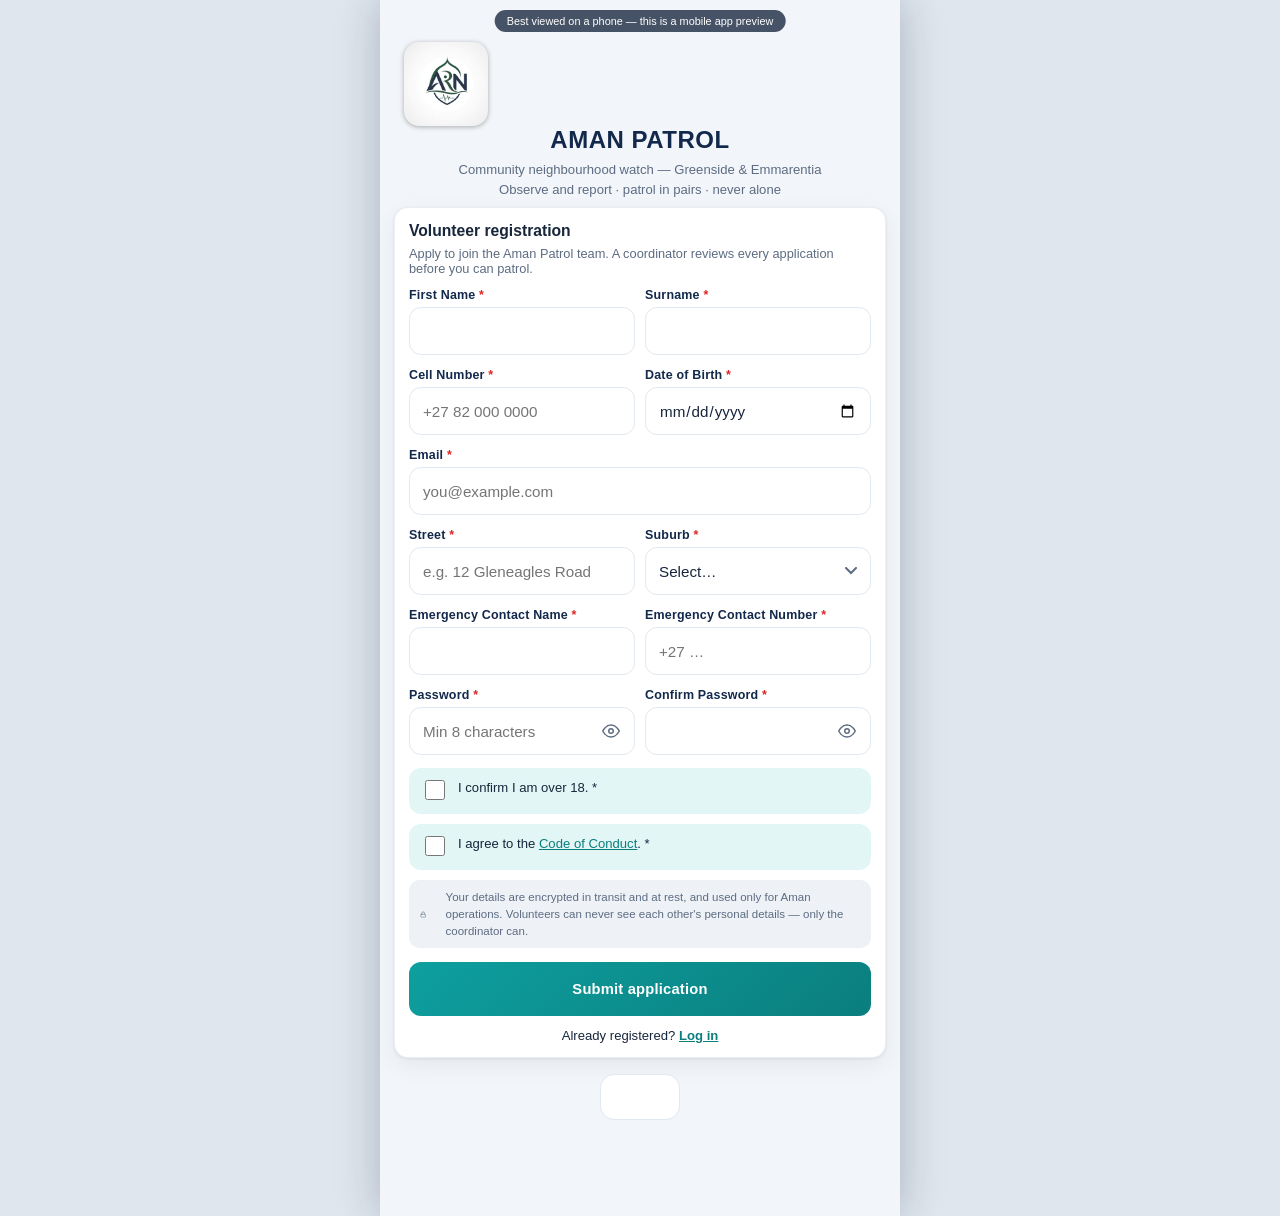
==== commit a5b03e0e: "Add patrol intelligence and in-app alerts Co-authored-by: arena-agent <297053741+arena-agent@users.n" ====
--- a/index.html
+++ b/index.html
@@ -898,6 +898,51 @@
 .action.full .a-icon { width: 48px; height: 48px; flex-shrink: 0; border-radius: 12px; }
 .action.full .a-sub { font-size: 0.78rem; line-height: 1.35; color: var(--muted); margin-top: 0; }
 
+/* ---------- install app card and instructions ---------- */
+.install-card {
+  width: 100%; font: inherit; text-align: left; cursor: pointer;
+  color: #fff; border: 1px solid rgba(255,255,255,0.2);
+  background: linear-gradient(135deg, var(--navy-deep) 0%, var(--navy-2) 58%, var(--teal-dark) 100%);
+  box-shadow: 0 8px 24px rgba(12, 27, 51, 0.22);
+}
+.install-card .a-icon { color: #fff; background: rgba(255,255,255,0.16); }
+.action.full.install-card .a-sub { color: rgba(255,255,255,0.82); }
+.install-card .install-arrow { display: flex; color: #fff; flex-shrink: 0; }
+.install-card:focus-visible { outline: 3px solid var(--teal); outline-offset: 2px; }
+.install-steps { display: grid; gap: 10px; margin: 12px 0; }
+.install-step {
+  display: flex; gap: 11px; align-items: flex-start; padding: 11px 12px;
+  border: 1px solid var(--line); border-radius: 12px; background: var(--plain);
+  font-size: 0.82rem; line-height: 1.45;
+}
+.install-step-num {
+  width: 28px; height: 28px; border-radius: 50%; flex-shrink: 0;
+  display: flex; align-items: center; justify-content: center;
+  background: var(--navy); color: #fff; font-size: 0.78rem; font-weight: 900;
+}
+.install-route {
+  display: flex; align-items: center; justify-content: center; gap: 9px;
+  padding: 12px; border-radius: 12px; background: var(--teal-soft);
+  color: var(--teal-dark); font-size: 0.84rem; font-weight: 800;
+}
+
+/* ---------- collapsible profile section (More) ---------- */
+.profile-toggle {
+  display: block; width: 100%; padding: 0; margin: 0;
+  background: none; border: 0; text-align: left; cursor: pointer;
+  font: inherit; color: inherit;
+}
+.profile-toggle .vrow { align-items: center; }
+.profile-toggle:focus-visible { outline: 3px solid var(--teal); outline-offset: 3px; border-radius: 12px; }
+.profile-caret {
+  display: inline-flex; align-items: center; gap: 5px; flex-shrink: 0;
+  color: var(--teal-dark); font-size: 0.66rem; font-weight: 800;
+  letter-spacing: 0.03em; text-transform: uppercase;
+}
+.profile-caret .ico { transition: transform 0.18s ease; }
+.profile-card.open .profile-caret .ico { transform: rotate(180deg); }
+.profile-details .divider { margin: 10px 0; }
+
 /* ---------- weather tile ---------- */
 .weather {
   background: linear-gradient(135deg, var(--navy) 0%, var(--navy-2) 100%);
@@ -1007,6 +1052,44 @@
   background: rgba(12, 27, 51, 0.88); color: #fff; font-size: 0.72rem;
   padding: 8px 11px; border-radius: 10px; line-height: 1.45;
 }
+
+
+.map-layers-btn {
+  position: absolute; left: 12px; top: 12px; z-index: 500;
+  background: rgba(12, 27, 51, 0.88); backdrop-filter: blur(8px); -webkit-backdrop-filter: blur(8px);
+  color: #fff; border: 1px solid rgba(255, 255, 255, 0.18);
+  padding: 7px 12px; border-radius: 20px; font-size: 0.74rem; font-weight: 700;
+  display: flex; align-items: center; gap: 6px; cursor: pointer;
+  box-shadow: 0 4px 12px rgba(0,0,0,0.2);
+}
+.map-layers-btn:active { transform: scale(0.96); }
+
+.map-locate-btn {
+  position: absolute; right: 14px; bottom: 96px; bottom: calc(96px + env(safe-area-inset-bottom)); z-index: 1100;
+  width: 50px; height: 50px; border-radius: 50%;
+  background: #fff; color: #0c1b33; border: 2px solid #0c1b33;
+  display: flex; align-items: center; justify-content: center; cursor: pointer;
+  box-shadow: 0 6px 18px rgba(0,0,0,0.34);
+}
+.map-locate-btn:active { transform: scale(0.92); }
+.map-locate-btn:focus-visible { outline: 3px solid #fff; outline-offset: 2px; }
+.map-locate-btn.locating { color: var(--teal-dark); border-color: var(--teal-dark); animation: pulse-green 1s infinite; }
+
+.zone-label-badge {
+  color: #fff; font-size: 0.64rem; font-weight: 800; padding: 2px 6px;
+  border-radius: 6px; text-align: center; white-space: nowrap;
+  box-shadow: 0 2px 6px rgba(0,0,0,0.3); border: 1px solid rgba(255,255,255,0.4);
+}
+
+.layer-choice-grid {
+  display: grid; grid-template-columns: repeat(3, 1fr); gap: 8px; margin-bottom: 14px;
+}
+.layer-card {
+  border: 2px solid var(--line); border-radius: 10px; padding: 10px 4px; text-align: center;
+  cursor: pointer; background: var(--card); font-size: 0.75rem; font-weight: 700;
+  transition: border-color 0.15s ease, background 0.15s ease;
+}
+.layer-card.active { border-color: var(--teal); background: var(--teal-soft); color: var(--teal-dark); }
 
 .map-weather-badge {
   position: absolute; right: 12px; top: 12px; z-index: 500;
@@ -1213,7 +1296,10 @@
 html[data-theme="dark"] .leaflet-container .leaflet-control-attribution { background: rgba(10, 18, 32, 0.75); color: var(--muted); }
 html[data-theme="dark"] .leaflet-container .leaflet-control-attribution a { color: #4fc9c9; }
 html[data-theme="dark"] .leaflet-bar a { background: #1d2b48; color: var(--text); border-bottom: 1px solid var(--line); }
-html[data-theme="dark"] .leaflet-tile { filter: brightness(0.82) contrast(1.05); }
+html[data-theme="dark"] .leaflet-tile:not(.night-map-tiles) { filter: brightness(0.82) contrast(1.05); }
+.leaflet-container .leaflet-tile.night-map-tiles {
+  filter: brightness(0.72) invert(1) contrast(1.6) hue-rotate(180deg) saturate(0.45) brightness(0.78) !important;
+}
 
 /* ---------- day / night toggle buttons ---------- */
 .theme-btn { border: none; cursor: pointer; padding: 0; font: inherit; }
@@ -1268,6 +1354,22 @@
 .msg-time { font-size: 0.64rem; color: var(--muted); margin-top: 3px; }
 .chat-input { display: flex; gap: 8px; padding: 10px 0 86px; align-items: stretch; }
 .chat-input input { flex: 1; }
+/* bare text boxes (Aman assistant query, Team Chat) share the themed field
+   styling so they stay visible in night mode: card background, white text,
+   visible border, teal focus ring */
+#ai-user-query, .chat-input input {
+  min-height: 48px; padding: 11px 13px; border-radius: 12px;
+  border: 1.5px solid var(--line); background: var(--card);
+  font-size: 0.95rem; font-family: inherit; color: var(--text);
+}
+#ai-user-query:focus, .chat-input input:focus {
+  outline: none; border-color: var(--teal); box-shadow: 0 0 0 3px rgba(14, 159, 159, 0.15);
+}
+#ai-user-query::placeholder, .chat-input input::placeholder { color: var(--muted); }
+/* night mode: the Aman query box sits on the dark modal card, so give it a
+   deeper inset background; the Team Chat box sits on the page background,
+   so it keeps the raised card colour and stands out that way */
+html[data-theme="dark"] #ai-user-query { background: var(--page-bg); border-color: var(--line); }
 .nav-badge {
   position: absolute; top: 3px; right: 16px; background: #c0392b; color: #fff;
   font-size: 0.58rem; font-weight: 800; border-radius: 9px; padding: 1px 5px; line-height: 1.3;
@@ -1358,6 +1460,13 @@
   user-select: none; -webkit-user-select: none; flex: 1; min-height: 44px;
 }
 .ptt-btn.recording { background: var(--danger) !important; animation: pulse-green 1s infinite; }
+.ptt-transcript {
+  margin-top: 7px; padding: 8px 10px; min-height: 36px;
+  border: 1px solid var(--line); border-radius: 10px; background: var(--plain);
+  color: var(--muted); font-size: 0.74rem; line-height: 1.4;
+}
+.ptt-transcript.listening { border-color: var(--teal); color: var(--text); background: var(--teal-soft); }
+.msg-bubble { white-space: pre-wrap; }
 .audio-msg { margin-top: 6px; max-width: 100%; }
 .audio-msg audio { width: 100%; height: 36px; border-radius: 8px; }
 
@@ -1453,6 +1562,121 @@
 @media (prefers-reduced-motion: reduce) {
   .aman-helper, .aman-help-label, .aman-bot-glow { animation: none; }
 }
+
+/* ---------- Print Stylesheet for Security Reports ---------- */
+@media print {
+  body { background: #fff !important; color: #000 !important; }
+  #app { max-width: 100% !important; box-shadow: none !important; }
+  .app-header, .bottom-nav, .demo-banner, .aman-helper, .print-hide, .m-actions, [data-close] { display: none !important; }
+  .modal-backdrop { background: none !important; position: static !important; }
+  .modal { box-shadow: none !important; border: none !important; padding: 0 !important; max-width: 100% !important; }
+  .print-report-container { width: 100% !important; }
+  .tbl { border-collapse: collapse !important; width: 100% !important; }
+  .tbl th, .tbl td { border: 1px solid #cbd5e1 !important; padding: 6px 8px !important; }
+}
+
+/* Reliable map appearance: state lives on the wrapper, not only on Leaflet tiles. */
+.map-wrap.map-night .leaflet-tile-pane {
+  filter: brightness(0.62) invert(1) contrast(1.45) hue-rotate(180deg) saturate(0.55);
+}
+.map-wrap.map-satellite .leaflet-tile-pane { filter: none; }
+.map-wrap.map-theme-dark:not(.map-night):not(.map-satellite) .leaflet-tile-pane {
+  filter: brightness(0.72) contrast(1.16) saturate(0.82);
+}
+.aman-helper { right: 82px; z-index: 1250; }
+@media (max-width: 420px) {
+  .screen.map-screen { min-height: calc(100dvh - 136px); }
+  .map-wrap { min-height: calc(100dvh - 136px); }
+}
+/* ---------- Patrol Intel ---------- */
+.intel-screen { max-width: 760px; margin: 0 auto; }
+.back-link { display:inline-flex; align-items:center; gap:5px; color:var(--navy); font-weight:800; font-size:.82rem; margin-bottom:12px; }
+.intel-hero { background:linear-gradient(135deg,var(--navy-deep),var(--navy-2)); color:#fff; border-radius:18px; padding:20px; margin-bottom:12px; }
+.intel-hero h1 { font-size:1.35rem; line-height:1.18; margin:4px 0 7px; }
+.intel-hero p { margin:0; opacity:.82; font-size:.83rem; line-height:1.45; }
+.intel-kicker { color:#7de3e3; font-size:.7rem; font-weight:900; letter-spacing:1.2px; }
+.intel-summary { display:grid; grid-template-columns:repeat(3,1fr); gap:8px; margin-bottom:12px; }
+.intel-summary div { background:var(--card); border:1px solid var(--line); border-radius:13px; padding:11px 5px; text-align:center; box-shadow:var(--shadow); }
+.intel-summary strong { display:block; color:var(--navy); font-size:1.45rem; line-height:1; }
+.intel-summary span { color:var(--muted); font-size:.67rem; font-weight:700; }
+.intel-focus { border-left:5px solid var(--teal); margin-bottom:12px; }
+.intel-focus p { font-weight:750; line-height:1.5; margin:9px 0; }
+.intel-focus small { color:var(--muted); line-height:1.4; display:block; }
+.intel-section { margin-bottom:12px; }
+.intel-section h2 { font-size:1rem; margin:0 0 3px; }
+.intel-section > .muted { margin:0 0 10px; }
+.intel-row { display:flex; align-items:center; gap:10px; padding:10px 0; border-top:1px solid var(--line); font-size:.82rem; }
+.intel-rank { width:25px; height:25px; border-radius:50%; display:grid; place-items:center; flex:none; background:var(--navy-soft); color:var(--navy); font-weight:900; }
+.intel-row .muted { font-size:.71rem; margin-top:2px; }
+.intel-category { padding:8px 0; font-size:.8rem; }
+.intel-bar { height:8px; background:var(--line); border-radius:99px; overflow:hidden; margin-top:5px; }
+.intel-bar span { display:block; height:100%; background:linear-gradient(90deg,var(--teal-dark),var(--teal)); border-radius:99px; }
+.intel-coverage { margin-top:10px; padding:10px; border-radius:10px; background:var(--navy-soft); font-size:.76rem; line-height:1.45; }
+.intel-empty { color:var(--muted); font-size:.8rem; }
+.intel-safety { border:1px solid var(--line); border-radius:12px; padding:12px; color:var(--muted); text-align:center; font-size:.72rem; line-height:1.5; }
+html[data-theme="dark"] .back-link, html[data-theme="dark"] .intel-summary strong, html[data-theme="dark"] .intel-rank { color:#cfe0f7; }
+/* ---------- persistent in-app alerts ---------- */
+#in-app-alert-root { position:fixed; z-index:1100; top:calc(68px + env(safe-area-inset-top)); left:50%; transform:translateX(-50%); width:min(520px,calc(100% - 20px)); pointer-events:none; }
+.in-app-alert { display:flex; align-items:stretch; overflow:hidden; border:2px solid var(--teal); border-radius:14px; background:var(--card); color:var(--text); box-shadow:0 8px 30px rgba(12,27,51,.28); pointer-events:auto; }
+.in-app-alert.critical { border-color:var(--danger); }
+.in-app-alert-main { display:flex; align-items:center; gap:10px; flex:1; min-width:0; padding:12px; color:var(--text); }
+.in-app-alert-main b { display:block; font-size:.84rem; }
+.in-app-alert-main small { display:block; margin-top:2px; color:var(--muted); font-size:.72rem; line-height:1.35; }
+.in-app-alert-icon { display:grid; place-items:center; flex:none; width:34px; height:34px; border-radius:50%; color:#fff; background:var(--teal-dark); }
+.in-app-alert.critical .in-app-alert-icon { background:var(--danger); }
+.in-app-alert-close { width:44px; flex:none; border:0; border-left:1px solid var(--line); background:var(--plain); color:var(--text); font-size:24px; cursor:pointer; }
+.setting-row { display:flex; align-items:center; justify-content:space-between; gap:12px; padding:10px 0; border-top:1px solid var(--line); }
+.setting-row > span:first-child { display:block; min-width:0; }
+.setting-row b { display:block; font-size:.82rem; }
+.setting-row small { display:block; color:var(--muted); font-size:.69rem; line-height:1.35; margin-top:2px; }
+
+/* Keep Aman's question field clearly outlined and readable in night mode. */
+html[data-theme="dark"] #ai-user-query {
+  background:#0b1629; color:#f4f7fb; border:2px solid #5fd1d1;
+  box-shadow:inset 0 0 0 1px rgba(255,255,255,.06);
+}
+html[data-theme="dark"] #ai-user-query::placeholder { color:#b8c6da; opacity:1; }
+html[data-theme="dark"] #ai-user-query:focus { border-color:#7de3e3; box-shadow:0 0 0 3px rgba(95,209,209,.25); }
+
+/* The small control next to Aman is always round and large enough to recognise. */
+.aman-bot-dismiss { width:26px; height:26px; border-radius:50%; line-height:24px; font-size:18px; font-weight:700; }
+/* Aman's question field is deliberately light in night mode for unmistakable contrast. */
+html[data-theme="dark"] #ai-user-query {
+  background:#ffffff; color:#0c1b33; border:2px solid #5fd1d1;
+  box-shadow:0 0 0 1px rgba(255,255,255,.18);
+}
+html[data-theme="dark"] #ai-user-query::placeholder { color:#52637a; opacity:1; }
+
+/* Installed-app update notice. */
+#app-update-notice { position:fixed; z-index:1300; left:50%; bottom:calc(var(--nav-h) + 14px + env(safe-area-inset-bottom)); transform:translateX(-50%); width:min(520px,calc(100% - 24px)); display:flex; align-items:center; gap:12px; padding:12px; border:2px solid var(--teal); border-radius:14px; background:var(--card); color:var(--text); box-shadow:0 8px 30px rgba(12,27,51,.32); }
+#app-update-notice div { flex:1; min-width:0; }
+#app-update-notice b, #app-update-notice small { display:block; }
+#app-update-notice b { font-size:.86rem; }
+#app-update-notice small { color:var(--muted); margin-top:2px; font-size:.72rem; }
+#app-update-notice button { border:0; border-radius:10px; padding:10px 12px; background:var(--teal-dark); color:#fff; font:inherit; font-size:.78rem; font-weight:800; cursor:pointer; }
+/* Keep the floating Aman's "Need help?" label readable in night mode. */
+html[data-theme="dark"] .aman-help-label {
+  background:#ffffff; color:#0c1b33; border:2px solid #5fd1d1;
+  box-shadow:0 4px 14px rgba(0,0,0,.45);
+}
+/* ---------- Home Gregorian and Hijri date ---------- */
+.home-date-card { display:flex; align-items:center; justify-content:space-between; gap:12px; margin:12px 0; padding:12px 14px; border:1px solid var(--line); border-left:4px solid var(--teal); border-radius:13px; background:var(--card); box-shadow:var(--shadow); }
+.home-date-card strong { display:block; margin-top:2px; color:var(--text); font-size:.84rem; line-height:1.3; }
+.home-date-label { color:var(--teal-dark); font-size:.62rem; font-weight:900; letter-spacing:1px; }
+.home-hijri { flex:none; text-align:right; padding-left:12px; border-left:1px solid var(--line); }
+.home-hijri span, .home-hijri b { display:block; }
+.home-hijri span { color:var(--muted); font-size:.63rem; font-weight:700; }
+.home-hijri b { margin-top:2px; color:var(--navy); font-size:.78rem; }
+html[data-theme="dark"] .home-date-label { color:#7de3e3; }
+html[data-theme="dark"] .home-hijri b { color:#f4f7fb; }
+@media (max-width:380px) { .home-date-card { align-items:flex-start; flex-direction:column; } .home-hijri { width:100%; padding:8px 0 0; border-left:0; border-top:1px solid var(--line); text-align:left; } }
+/* Make the day/night function obvious instead of showing an unexplained square. */
+.app-header .theme-btn { width:68px; color:#ffffff; border:1px solid rgba(255,255,255,.25); }
+.app-header .theme-btn [data-theme-icon] { display:flex; align-items:center; justify-content:center; gap:5px; color:#ffffff; }
+.app-header .theme-btn .ico { stroke:#ffffff; }
+.theme-switch-label { font-size:.66rem; font-weight:800; line-height:1; }
+.auth-theme .theme-switch-label { margin-left:5px; }
+.auth-theme { width:80px; }
 
 </style>
 </head>
@@ -1687,8 +1911,15 @@
           role: "volunteer", status: "pending", password: "demo1234", created_at: new Date(now - 20 * H).toISOString()
         }
       ],
-      slots: [],
-      claims: [],
+      slots: [
+        { id: "s-history-1", zone: ZONE_A, activity_window: "Evening patrol", date: dateISO(-3), day_offset: -3, time_window: "18:00–20:00", min_required: 2 },
+        { id: "s-history-2", zone: ZONE_B, activity_window: "Early morning patrol", date: dateISO(-6), day_offset: -6, time_window: "06:00–07:30", min_required: 2 }
+      ],
+      claims: [
+        { id: "c-history-1", slot_id: "s-history-1", user_id: "u-aisha", status: "completed", start_shift_time: new Date(now - 3 * 24 * H).toISOString(), end_shift_time: new Date(now - 3 * 24 * H + 2 * H).toISOString(), notes: "All quiet. Checked the Gleneagles Road corridor.", start_gps: null, end_gps: null },
+        { id: "c-history-2", slot_id: "s-history-1", user_id: "u-mo", status: "completed", start_shift_time: new Date(now - 3 * 24 * H).toISOString(), end_shift_time: new Date(now - 3 * 24 * H + 2 * H).toISOString(), notes: "No new concerns observed.", start_gps: null, end_gps: null },
+        { id: "c-history-3", slot_id: "s-history-2", user_id: "u-aisha", status: "completed", start_shift_time: new Date(now - 6 * 24 * H).toISOString(), end_shift_time: new Date(now - 6 * 24 * H + 90 * 60000).toISOString(), notes: "Completed the Emmarentia route.", start_gps: null, end_gps: null }
+      ],
       incidents: [
         {
           id: "i1", user_id: "u-aisha", category: "Suspicious Vehicle (VOI)", status: "SAPS/Security Notified",
@@ -1708,6 +1939,27 @@
           responder_type: "None yet", responder_name: "", vehicle_reg: "", call_sign: "", contact_details: "", arrival_time: null, outcome: "",
           fields: { number_of_persons: "2", gender: "Male", approximate_age: "Early 20s", build: "Slim", clothing_top: "Dark grey hoodies", clothing_bottom: "Blue jeans", distinguishing_features: "One carrying a small black backpack", direction: "Stationary" },
           created_at: new Date(now - 20 * H).toISOString()
+        },
+        {
+          id: "i4", user_id: "u-mo", category: "Suspicious Vehicle (VOI)", status: "Acknowledged",
+          gps_lat: -26.1466, gps_lng: 28.0089, zone: ZONE_A, location_address: "Gleneagles Road, near the Greenside restaurant strip",
+          description: "Vehicle repeatedly circling the same block. Observed from a safe distance and reported without pursuit.", photo_url: null,
+          responder_type: "None yet", responder_name: "", vehicle_reg: "", call_sign: "", contact_details: "", arrival_time: null, outcome: "",
+          fields: { make_model: "Dark hatchback", direction: "East" }, created_at: new Date(now - 2 * 24 * H + 19 * H).toISOString()
+        },
+        {
+          id: "i5", user_id: "u-aisha", category: "Incident (SOI)", status: "Logged",
+          gps_lat: -26.1466, gps_lng: 28.0089, zone: ZONE_A, location_address: "Gleneagles Road, near the Greenside restaurant strip",
+          description: "Streetlight outage left part of the walking route dark. Logged for follow-up.", photo_url: null,
+          responder_type: "None yet", responder_name: "", vehicle_reg: "", call_sign: "", contact_details: "", arrival_time: null, outcome: "",
+          fields: { incident_type: "Vandalism" }, created_at: new Date(now - 4 * 24 * H + 20 * H).toISOString()
+        },
+        {
+          id: "i6", user_id: "u-mo", category: "Suspicious Vehicle (VOI)", status: "Logged",
+          gps_lat: -26.1466, gps_lng: 28.0089, zone: ZONE_A, location_address: "Gleneagles Road, near the Greenside restaurant strip",
+          description: "Vehicle stopped without lights for an extended period. Details logged and team notified.", photo_url: null,
+          responder_type: "None yet", responder_name: "", vehicle_reg: "", call_sign: "", contact_details: "", arrival_time: null, outcome: "",
+          fields: { make_model: "White sedan", direction: "Stationary" }, created_at: new Date(now - 5 * 24 * H + 19 * H).toISOString()
         },
         {
           id: "i3", user_id: "u-aisha", category: "Incident (SOI)", status: "Resolved",
@@ -1985,6 +2237,27 @@
     }
     return out;
   }
+  function latestHandoverNote() {
+    var d = load();
+    var list = d.claims.filter(function (c) { return c.status === "completed" && c.notes && String(c.notes).trim(); });
+    list.sort(function (a, b) {
+      return new Date(b.end_shift_time || 0) - new Date(a.end_shift_time || 0);
+    });
+    if (!list.length) return null;
+    var c = list[0];
+    var u = userById(c.user_id);
+    var s = null;
+    for (var i = 0; i < d.slots.length; i++) if (d.slots[i].id === c.slot_id) s = d.slots[i];
+    return {
+      id: c.id,
+      notes: c.notes,
+      user_name: u ? (u.first_name + " " + (u.surname ? u.surname[0] + "." : "")) : "Volunteer",
+      end_time: c.end_shift_time,
+      zone: s ? s.zone : "",
+      date: s ? s.date : ""
+    };
+  }
+
   function completedShifts() {
     var d = load();
     return d.claims.filter(function (c) { return c.status === "completed"; }).map(function (c) {
@@ -2265,7 +2538,7 @@
     users: users, userById: userById, userLabel: userLabel, approveUser: approveUser, declineUser: declineUser,
     // slots & claims
     slots: slots, slotById: slotById, claimSlot: claimSlot, unclaim: unclaim, myClaims: myClaims,
-    myClaimFor: myClaimFor, startShift: startShift, endShift: endShift, completedShifts: completedShifts, updateProfile: updateProfile, updateLiveLocation: updateLiveLocation, listLiveLocations: listLiveLocations,
+    myClaimFor: myClaimFor, startShift: startShift, endShift: endShift, completedShifts: completedShifts, latestHandoverNote: latestHandoverNote, updateProfile: updateProfile, updateLiveLocation: updateLiveLocation, listLiveLocations: listLiveLocations,
     addSlot: addSlot, removeSlot: removeSlot, assignVolunteer: assignVolunteer, removeClaim: removeClaim,
     createSlot: createSlot, deleteOwnSlot: deleteOwnSlot, raiseSOS: raiseSOS,
     getSetting: getSetting, setSetting: setSetting,
@@ -2441,6 +2714,9 @@
   <script>
 /* ============================================================
    AMAN PATROL — Area Map.
+   - Multi-layer base maps: Streets, Satellite (Aerial), CSS-filtered Night
+   - Zone A (Greenside) & Zone B (Emmarentia) boundary outlines
+   - One-tap "Locate Me" live GPS tracking
    - Real layers from OpenStreetMap (via Overpass snapshot in data.js)
    - Custom coordinator pins (dark spots, risk corners, madrassah corridors…)
    - Recent incidents from the store
@@ -2455,10 +2731,66 @@
   }
 
   var map = null;
+  var currentTileLayer = null;
+  var currentBaseMap = "streets";
   var layers = {};       // id -> { group, on, label, accent }
   var tileErrors = 0;
   var addPinMode = false;
   var onAddPinCb = null;
+  var userLocationMarker = null;
+  var userAccuracyCircle = null;
+
+  var BASE_TILES = {
+    streets: {
+      url: "https://tile.openstreetmap.org/{z}/{x}/{y}.png",
+      opts: { maxZoom: 19, attribution: '&copy; <a href="https://www.openstreetmap.org/copyright">OpenStreetMap</a> contributors' },
+      label: "Default Streets"
+    },
+    satellite: {
+      url: "https://server.arcgisonline.com/ArcGIS/rest/services/World_Imagery/MapServer/tile/{z}/{y}/{x}",
+      opts: { maxZoom: 19, attribution: "Tiles &copy; Esri &mdash; Source: Esri, Maxar, Earthstar Geographics, GIS User Community" },
+      label: "Satellite Aerial"
+    },
+    dark: {
+      url: "https://tile.openstreetmap.org/{z}/{x}/{y}.png",
+      opts: {
+        maxZoom: 19,
+        className: "night-map-tiles",
+        attribution: '&copy; <a href="https://www.openstreetmap.org/copyright">OpenStreetMap</a> contributors'
+      },
+      label: "Night / Dark"
+    }
+  };
+
+  var ZONE_BOUNDARIES = {
+    "Zone A – Greenside": {
+      coords: [
+        [-26.1425, 28.0078],
+        [-26.1438, 28.0210],
+        [-26.1518, 28.0248],
+        [-26.1605, 28.0215],
+        [-26.1578, 28.0089],
+        [-26.1488, 28.0082]
+      ],
+      color: "#0e9f9f",
+      label: "Zone A — Greenside",
+      center: [-26.1515, 28.0150]
+    },
+    "Zone B – Emmarentia": {
+      coords: [
+        [-26.1436, 28.0072],
+        [-26.1492, 28.0078],
+        [-26.1576, 28.0082],
+        [-26.1685, 28.0125],
+        [-26.1668, 27.9942],
+        [-26.1532, 27.9935],
+        [-26.1448, 27.9978]
+      ],
+      color: "#13294b",
+      label: "Zone B — Emmarentia",
+      center: [-26.1550, 28.0020]
+    }
+  };
 
   function pinIcon(color, glyph, letter) {
     var inner = letter
@@ -2470,18 +2802,65 @@
       iconSize: [30, 30], iconAnchor: [15, 28], popupAnchor: [0, -26]
     });
   }
+
   function dotIcon(color) {
     return L.divIcon({ className: "", html: '<div class="dot" style="background:' + color + '"></div>', iconSize: [12, 12], iconAnchor: [6, 6] });
   }
 
   function srcTag() { return '<div style="margin-top:6px;font-size:0.66rem;color:#8b98ab">Source: OpenStreetMap contributors</div>'; }
+
+  function applyMapAppearance() {
+    var wrapper = document.querySelector(".map-wrap");
+    if (!wrapper) return;
+    wrapper.classList.toggle("map-night", currentBaseMap === "dark");
+    wrapper.classList.toggle("map-satellite", currentBaseMap === "satellite");
+    wrapper.classList.toggle("map-theme-dark", document.documentElement.getAttribute("data-theme") === "dark");
+  }
+
+  function setBaseMap(type) {
+    if (!BASE_TILES[type] || !map) return;
+    currentBaseMap = type;
+    tileErrors = 0;
+    try { localStorage.setItem("aman_map_basemap", type); } catch (e) {}
+    if (currentTileLayer) {
+      map.removeLayer(currentTileLayer);
+    }
+    var cfg = BASE_TILES[type];
+    currentTileLayer = L.tileLayer(cfg.url, cfg.opts).addTo(map);
+    applyMapAppearance();
+  }
 
   function buildLayers() {
     var A = window.AREA;
     var S = window.AmanStore;
 
     function mk(id, label, accent, def) {
-      layers[id] = { group: L.layerGroup(), on: !!def, label: label, accent: !!accent };
+      var saved = null;
+      try { saved = localStorage.getItem("aman_layer_" + id); } catch (e) {}
+      var isOn = saved !== null ? saved === "1" : !!def;
+      layers[id] = { group: L.layerGroup(), on: isOn, label: label, accent: !!accent };
+    }
+
+    // sector / zone boundaries
+    mk("zones", "Sector boundaries (Zones A & B)", true, true);
+    for (var zKey in ZONE_BOUNDARIES) {
+      var z = ZONE_BOUNDARIES[zKey];
+      L.polygon(z.coords, {
+        color: z.color,
+        weight: 3.5,
+        opacity: 0.85,
+        fillColor: z.color,
+        fillOpacity: 0.08,
+        dashArray: "6, 6"
+      }).bindPopup("<b>" + esc(z.label) + "</b><br>Official Community Watch Sector Boundary").addTo(layers.zones.group);
+
+      L.marker(z.center, {
+        icon: L.divIcon({
+          className: "",
+          html: '<div class="zone-label-badge" style="background:' + z.color + '">' + esc(z.label.split(" — ")[0]) + '</div>',
+          iconSize: [70, 22], iconAnchor: [35, 11]
+        })
+      }).bindPopup("<b>" + esc(z.label) + "</b><br>Observe and report only — never patrol alone.").addTo(layers.zones.group);
     }
 
     // masjids
@@ -2492,7 +2871,7 @@
         .addTo(layers.masjids.group);
     });
 
-    // schools (off by default to avoid clutter)
+    // schools
     mk("schools", "Schools", false, false);
     (A.schools || []).forEach(function (s) {
       L.marker([s.lat, s.lng], { icon: pinIcon("#13294b", "school") })
@@ -2500,7 +2879,7 @@
         .addTo(layers.schools.group);
     });
 
-    // parks / green (off by default)
+    // parks / green
     mk("parks", "Parks & green", false, false);
     (A.parks || []).forEach(function (p) {
       L.marker([p.lat, p.lng], { icon: pinIcon("#16a34a", "tree") })
@@ -2516,7 +2895,7 @@
         .addTo(layers.police.group);
     });
 
-    // businesses (off by default — keeps the first view calm)
+    // businesses
     mk("businesses", "Businesses", false, false);
     (A.businesses || []).forEach(function (b) {
       L.marker([b.lat, b.lng], { icon: dotIcon("#d97706") })
@@ -2654,12 +3033,130 @@
   }
 
   function renderToolbar() {
-    // Only attach uncluttered, essential safety layers
     Object.keys(layers).forEach(function (id) {
       if (layers[id].on) {
         layers[id].group.addTo(map);
+      } else {
+        map.removeLayer(layers[id].group);
       }
     });
+  }
+
+  function locateUser() {
+    if (!map) return;
+    var btn = document.getElementById("map-locate-btn");
+    if (btn) btn.classList.add("locating");
+    setNote("Acquiring high-accuracy GPS position…");
+
+    if (!navigator.geolocation) {
+      if (btn) btn.classList.remove("locating");
+      window.AmanUI.toast("Geolocation is not supported on this device.", "error");
+      return;
+    }
+
+    navigator.geolocation.getCurrentPosition(
+      function (pos) {
+        if (btn) btn.classList.remove("locating");
+        var lat = pos.coords.latitude;
+        var lng = pos.coords.longitude;
+        var acc = Math.round(pos.coords.accuracy || 10);
+
+        if (userLocationMarker) map.removeLayer(userLocationMarker);
+        if (userAccuracyCircle) map.removeLayer(userAccuracyCircle);
+
+        userAccuracyCircle = L.circle([lat, lng], {
+          radius: Math.max(acc, 15),
+          color: "#0e9f9f",
+          weight: 1.5,
+          fillColor: "#0e9f9f",
+          fillOpacity: 0.15
+        }).addTo(map);
+
+        userLocationMarker = L.circleMarker([lat, lng], {
+          radius: 8,
+          color: "#ffffff",
+          weight: 3,
+          fillColor: "#0e9f9f",
+          fillOpacity: 1
+        }).bindPopup("<b>Your Current Position</b><br>Accuracy: ±" + acc + "m").addTo(map);
+
+        map.setView([lat, lng], 17, { animate: true });
+        setNote("Centered on your live GPS position (accuracy ±" + acc + "m).");
+        window.AmanUI.toast("Position located (±" + acc + "m)", "ok");
+      },
+      function (err) {
+        if (btn) btn.classList.remove("locating");
+        setNote("Could not get GPS position: " + err.message);
+        window.AmanUI.toast("Unable to get current GPS location.", "warn");
+      },
+      { enableHighAccuracy: true, timeout: 10000, maximumAge: 0 }
+    );
+  }
+
+  function openLayersModal() {
+    var baseOptions = [
+      { id: "streets", label: "Default Streets", icon: "map" },
+      { id: "satellite", label: "Satellite Aerial", icon: "camera" },
+      { id: "dark", label: "Night / Dark", icon: "moon" }
+    ];
+
+    var overlays = [
+      { id: "zones", label: "Sector Boundaries (Zones A & B)" },
+      { id: "pins", label: "Coordinator Risk Pins & Dark Spots" },
+      { id: "incidents", label: "Active Incident Locations" },
+      { id: "patrollers", label: "On-Duty Patrollers (Live GPS)" },
+      { id: "masjids", label: "Masjids & Places of Worship" },
+      { id: "schools", label: "Schools" },
+      { id: "parks", label: "Parks & Green Areas" },
+      { id: "police", label: "SAPS Police Stations" },
+      { id: "roads", label: "Main Arterial Roads" },
+      { id: "signals", label: "Key Intersections" }
+    ];
+
+    var baseCardsHtml = '<div class="layer-choice-grid">' + baseOptions.map(function (b) {
+      var active = b.id === currentBaseMap ? " active" : "";
+      return '<div class="layer-card' + active + '" data-base-choice="' + b.id + '">' +
+        '<div>' + window.AmanUI.I(b.icon, 20) + '</div>' +
+        '<div style="margin-top:4px">' + esc(b.label) + '</div></div>';
+    }).join("") + '</div>';
+
+    var overlaysHtml = overlays.map(function (o) {
+      var isChecked = layers[o.id] && layers[o.id].on ? " checked" : "";
+      return '<label class="check plain" style="margin-bottom:6px">' +
+        '<input type="checkbox" data-overlay-toggle="' + o.id + '"' + isChecked + '> ' +
+        '<span>' + esc(o.label) + '</span></label>';
+    }).join("");
+
+    window.AmanUI.modal(
+      "<h3>" + window.AmanUI.I("layers", 18) + " Map Layers &amp; Overlays</h3>" +
+      '<p class="m-sub">Switch map styling and choose operational safety overlays.</p>' +
+      '<h4 style="font-size:0.84rem;margin:8px 0 6px">Base Map Style</h4>' +
+      baseCardsHtml +
+      '<h4 style="font-size:0.84rem;margin:12px 0 6px">Operational Overlays</h4>' +
+      '<div style="max-height:220px;overflow-y:auto;padding-right:4px">' + overlaysHtml + '</div>' +
+      '<div class="m-actions"><button class="btn btn-primary" data-close>Done</button></div>',
+      function (root) {
+        root.querySelectorAll("[data-base-choice]").forEach(function (card) {
+          card.onclick = function () {
+            var choice = card.getAttribute("data-base-choice");
+            setBaseMap(choice);
+            root.querySelectorAll("[data-base-choice]").forEach(function (c) { c.classList.remove("active"); });
+            card.classList.add("active");
+          };
+        });
+
+        root.querySelectorAll("[data-overlay-toggle]").forEach(function (chk) {
+          chk.onchange = function () {
+            var lid = chk.getAttribute("data-overlay-toggle");
+            if (layers[lid]) {
+              layers[lid].on = chk.checked;
+              try { localStorage.setItem("aman_layer_" + lid, chk.checked ? "1" : "0"); } catch (e) {}
+              renderToolbar();
+            }
+          };
+        });
+      }
+    );
   }
 
   function startAddPin() {
@@ -2685,11 +3182,17 @@
     opts = opts || {};
     var el = document.getElementById("map");
     if (!el || !window.L) return;
-    map = L.map(el, { zoomControl: true, attributionControl: true });
-    L.tileLayer("https://tile.openstreetmap.org/{z}/{x}/{y}.png", {
-      maxZoom: 19,
-      attribution: '&copy; <a href="https://www.openstreetmap.org/copyright">OpenStreetMap</a> contributors'
-    }).addTo(map);
+    map = L.map(el, { zoomControl: false, attributionControl: true });
+
+    L.control.zoom({ position: "bottomright" }).addTo(map);
+
+    try {
+      var savedBase = localStorage.getItem("aman_map_basemap");
+      if (savedBase && BASE_TILES[savedBase]) currentBaseMap = savedBase;
+    } catch (e) {}
+
+    setBaseMap(currentBaseMap);
+
     map.on("tileerror", function () {
       tileErrors++;
       if (tileErrors === 3) setNote("Map tiles can't load right now (no internet connection). Marker data still shown. Open this app with internet access to see the street map.");
@@ -2712,7 +3215,6 @@
       }
     });
 
-    // pending focus (e.g. "view on map" from an incident)
     if (window.__amanMapFocus) {
       var f = window.__amanMapFocus;
       window.__amanMapFocus = null;
@@ -2722,7 +3224,10 @@
           .addTo(map);
       }
     }
-    setTimeout(function () { map.invalidateSize(); }, 150);
+    requestAnimationFrame(function () {
+      requestAnimationFrame(function () { if (map) map.invalidateSize(); });
+    });
+    setTimeout(function () { if (map) map.invalidateSize(); }, 300);
   }
 
   function destroy() {
@@ -2730,6 +3235,9 @@
     layers = {};
     addPinMode = false;
     tileErrors = 0;
+    userLocationMarker = null;
+    userAccuracyCircle = null;
+    currentTileLayer = null;
   }
 
   window.AmanMap = {
@@ -2741,6 +3249,10 @@
     routeTo: routeTo,
     setAddPinHandler: function (fn) { onAddPinCb = fn; },
     startAddPin: startAddPin,
+    locateUser: locateUser,
+    openLayersModal: openLayersModal,
+    setBaseMap: setBaseMap,
+    syncTheme: function () { applyMapAppearance(); },
     focus: function (lat, lng, marker) {
       window.__amanMapFocus = { lat: lat, lng: lng, marker: !!marker };
       if (map) { map.setView([lat, lng], 17); window.__amanMapFocus = null; }
@@ -3467,6 +3979,105 @@
   }
 
   /* ---------------- reports ---------------- */
+  function printSecurityReport(from, to, cat, status) {
+    var S = window.AmanStore;
+    var list = S.incidents().filter(function (i) {
+      var d = i.created_at.slice(0, 10);
+      if (from && d < from) return false;
+      if (to && d > to) return false;
+      if (cat && i.category !== cat) return false;
+      if (status && i.status !== status) return false;
+      return true;
+    });
+    var shifts = S.completedShifts().filter(function (c) {
+      if (!c.slot) return true;
+      if (from && c.slot.date < from) return false;
+      if (to && c.slot.date > to) return false;
+      return true;
+    });
+
+    var counts = { "Suspicious Vehicle (VOI)": 0, "Suspicious Person (POI)": 0, "Incident (SOI)": 0 };
+    list.forEach(function (i) { counts[i.category] = (counts[i.category] || 0) + 1; });
+
+    var totalShiftMinutes = 0;
+    shifts.forEach(function (c) {
+      if (c.start_shift_time && c.end_shift_time) {
+        totalShiftMinutes += Math.round((new Date(c.end_shift_time) - new Date(c.start_shift_time)) / 60000);
+      }
+    });
+    var patrolHours = (totalShiftMinutes / 60).toFixed(1);
+
+    var rowsInc = list.map(function (i, idx) {
+      var reporter = S.userById(i.user_id);
+      var rName = reporter ? (reporter.first_name + " " + reporter.surname[0] + ".") : "Volunteer";
+      return '<tr>' +
+        '<td>' + (idx + 1) + '</td>' +
+        '<td>' + esc(S.fmtDateTime(i.created_at)) + '</td>' +
+        '<td><b>' + esc(i.category) + '</b><br><span style="font-size:0.75rem;color:#475569">' + esc(i.location_address || (i.zone || "Greenside/Emmarentia")) + '</span></td>' +
+        '<td><span class="chip ' + (i.status === "verified" ? "ok" : (i.status === "escalated_saps" ? "danger" : "info")) + '">' + esc(i.status) + '</span></td>' +
+        '<td>' + esc(rName) + '</td>' +
+        '<td>' + esc(i.notes || i.description || "—") + '</td>' +
+        '</tr>';
+    }).join("") || '<tr><td colspan="6" style="text-align:center;padding:14px">No incidents recorded in this date range.</td></tr>';
+
+    var rowsShifts = shifts.map(function (c, idx) {
+      var dur = "";
+      if (c.start_shift_time && c.end_shift_time) {
+        var mins = Math.round((new Date(c.end_shift_time) - new Date(c.start_shift_time)) / 60000);
+        dur = (mins >= 60 ? Math.floor(mins / 60) + "h " : "") + (mins % 60) + "m";
+      }
+      return '<tr>' +
+        '<td>' + (idx + 1) + '</td>' +
+        '<td>' + esc(c.user.first_name + " " + c.user.surname) + '</td>' +
+        '<td>' + esc(c.slot ? c.slot.zone + " · " + c.slot.activity_window + " (" + c.slot.time_window + ")" : "Patrol shift") + '</td>' +
+        '<td>' + esc(S.fmtDateTime(c.start_shift_time)) + '</td>' +
+        '<td>' + dur + '</td>' +
+        '<td>' + esc(c.notes || "No notes") + '</td>' +
+        '</tr>';
+    }).join("") || '<tr><td colspan="6" style="text-align:center;padding:14px">No completed patrol shifts in this range.</td></tr>';
+
+    window.AmanUI.modal(
+      '<div id="printable-security-report" class="print-report-container">' +
+      '<div class="print-header" style="border-bottom:2px solid #0c1b33;padding-bottom:10px;margin-bottom:14px;display:flex;justify-content:space-between;align-items:flex-start">' +
+      '<div><h2 style="margin:0;font-size:1.2rem;color:#0c1b33">AMAN PATROL — SECURITY &amp; OPERATIONS REPORT</h2>' +
+      '<div style="font-size:0.82rem;color:#475569">Greenside &amp; Emmarentia Community Watch · Johannesburg</div>' +
+      '<div style="font-size:0.75rem;color:#64748b;margin-top:4px">Reporting Period: <b>' + esc(from) + '</b> to <b>' + esc(to) + '</b> · Generated: ' + esc(S.fmtDateTime(Date.now())) + '</div></div>' +
+      '<div style="text-align:right"><span class="chip navy" style="font-size:0.75rem">Official Report</span></div>' +
+      '</div>' +
+
+      '<div class="stat-grid" style="margin-bottom:14px">' +
+      '<div class="stat"><div class="s-num">' + list.length + '</div><div class="s-label">Total Incidents</div></div>' +
+      '<div class="stat"><div class="s-num">' + counts["Suspicious Vehicle (VOI)"] + '</div><div class="s-label">Vehicles (VOI)</div></div>' +
+      '<div class="stat"><div class="s-num">' + counts["Suspicious Person (POI)"] + '</div><div class="s-label">Persons (POI)</div></div>' +
+      '<div class="stat"><div class="s-num">' + shifts.length + '</div><div class="s-label">Patrol Shifts (' + patrolHours + 'h)</div></div>' +
+      '</div>' +
+
+      '<h3 style="font-size:0.95rem;margin:12px 0 6px">1. Incident Log (' + list.length + ')</h3>' +
+      '<div class="tbl-wrap" style="margin-bottom:16px"><table class="tbl" style="font-size:0.78rem">' +
+      '<thead><tr><th>#</th><th>Date/Time</th><th>Category &amp; Location</th><th>Status</th><th>Reporter</th><th>Details / Outcome</th></tr></thead>' +
+      '<tbody>' + rowsInc + '</tbody></table></div>' +
+
+      '<h3 style="font-size:0.95rem;margin:12px 0 6px">2. Patrol Shift Log (' + shifts.length + ')</h3>' +
+      '<div class="tbl-wrap" style="margin-bottom:16px"><table class="tbl" style="font-size:0.78rem">' +
+      '<thead><tr><th>#</th><th>Volunteer</th><th>Sector &amp; Window</th><th>Start Time</th><th>Duration</th><th>Handover / Debrief Note</th></tr></thead>' +
+      '<tbody>' + rowsShifts + '</tbody></table></div>' +
+
+      '<div style="border-top:1px solid #cbd5e1;padding-top:8px;font-size:0.7rem;color:#64748b;display:flex;justify-content:space-between">' +
+      '<span>Aman Patrol · Observe and report only · Never patrol alone</span>' +
+      '<span>Coordinator Review Copy</span>' +
+      '</div>' +
+      '</div>' +
+      '<div class="m-actions print-hide">' +
+      '<button class="btn btn-ghost" data-close>Close</button>' +
+      '<button class="btn btn-primary" id="do-print-report">' + window.AmanUI.I("printer", 16) + ' Print / Save as PDF</button>' +
+      '</div>',
+      function (root) {
+        var pb = root.querySelector("#do-print-report");
+        if (pb) pb.onclick = function () { window.print(); };
+      }
+    );
+  }
+
   function renderReports(el) {
     var S = window.AmanStore;
     var f = REPORT_FILTER;
@@ -3515,7 +4126,10 @@
         return '<div><span class="dl-k">' + s + '</span><span class="dl-v">' + byStatus[s] + "</span></div>";
       }).join("") + "</div></div>" : "") +
 
-      '<button class="btn btn-teal block" id="csv-btn" style="margin-bottom:12px">' + window.AmanUI.I("download",16) + ' Export incidents as CSV</button>' +
+      '<div class="row" style="gap:8px;margin-bottom:12px">' +
+      '<button class="btn btn-teal grow" id="csv-btn">' + window.AmanUI.I("download",16) + ' Export CSV</button>' +
+      '<button class="btn btn-primary grow" id="pdf-btn">' + window.AmanUI.I("printer",16) + ' Print / PDF Report</button>' +
+      '</div>' +
 
       '<h3 style="font-size:0.95rem;margin:4px 0 8px">Incidents (' + list.length + ")</h3>" +
       '<div class="card tight tbl-wrap"><table class="tbl"><tr><th>When</th><th>Category</th><th>Zone</th><th>Status</th></tr>' +
@@ -3553,6 +4167,9 @@
       a.download = "aman-patrol-incidents-" + S.todayISO() + ".csv";
       document.body.appendChild(a); a.click(); a.remove();
       window.AmanUI.toast("CSV downloaded.", "ok");
+    };
+    document.getElementById("pdf-btn").onclick = function () {
+      printSecurityReport(f.from, f.to, f.category, f.status);
     };
   }
 
@@ -3759,7 +4376,15 @@
   function loadMessages() {
     if (!me || me.status !== "approved") { msgRows = []; return Promise.resolve(); }
     return sb.from("messages").select("*").order("created_at", { ascending: true }).limit(200).then(function (r) {
-      if (!r.error && r.data) msgRows = r.data;
+      if (!r.error && r.data) {
+        msgRows = r.data;
+        return Promise.all(msgRows.map(function (message) {
+          if (!message.audio_path) return Promise.resolve();
+          return sb.storage.from("voice-messages").createSignedUrl(message.audio_path, 3600).then(function (signed) {
+            if (!signed.error && signed.data) message.audio_url = signed.data.signedUrl;
+          });
+        }));
+      }
     });
   }
 
@@ -4144,6 +4769,28 @@
       if (liveLocations[k].updated_at > cutoff) out.push(liveLocations[k]);
     }
     return out;
+  }
+
+  function latestHandoverNote() {
+    var out = [];
+    for (var i = 0; i < claims.length; i++) {
+      if (claims[i].status === "completed" && claims[i].notes && String(claims[i].notes).trim()) {
+        var c = claimView(claims[i]);
+        var s = rawSlot(c.slot_id);
+        var u = userById(c.user_id);
+        out.push({
+          id: c.id,
+          notes: claims[i].notes,
+          user_name: u ? (u.first_name + " " + (u.surname ? u.surname[0] + "." : "")) : "Volunteer",
+          end_time: claims[i].end_shift_time,
+          zone: s ? s.zone : "",
+          date: s ? s.date : ""
+        });
+      }
+    }
+    if (!out.length) return null;
+    out.sort(function (a, b) { return new Date(b.end_time || 0) - new Date(a.end_time || 0); });
+    return out[0];
   }
 
   function completedShifts() {
@@ -4419,6 +5066,27 @@
     return { ok: true };
   }
 
+
+  function sendVoiceMessage(userId, body, blob, extension) {
+    if (!me) return Promise.reject(new Error("You are not signed in."));
+    if (!blob || !blob.size) return Promise.reject(new Error("The recording is empty."));
+    if (blob.size > 5 * 1024 * 1024) return Promise.reject(new Error("The recording is larger than the 5 MB limit."));
+    body = String(body || "Voice message").trim().slice(0, 500);
+    var path = me.id + "/" + Date.now() + "." + extension;
+    return sb.storage.from("voice-messages").upload(path, blob, { contentType: blob.type || "application/octet-stream", upsert: false })
+      .then(function (uploaded) {
+        if (uploaded.error) throw new Error("Audio upload failed: " + dbError(uploaded));
+        return sb.from("messages").insert({ user_id: userId, body: body, audio_path: path });
+      }).then(function (saved) {
+        if (saved.error) {
+          sb.storage.from("voice-messages").remove([path]);
+          throw new Error("Message delivery failed: " + dbError(saved));
+        }
+        refreshSoon("messages");
+        return { ok: true };
+      });
+  }
+
   /* ---------------- CSV export ---------------- */
   function csvEscape(v) {
     if (v === null || v === undefined) return "";
@@ -4499,7 +5167,7 @@
     users: listUsers, userById: userById, userLabel: userLabel, approveUser: approveUser, declineUser: declineUser,
     // slots & claims
     slots: listSlots, slotById: slotById, claimSlot: claimSlot, unclaim: unclaim, myClaims: myClaims,
-    myClaimFor: myClaimFor, startShift: startShift, endShift: endShift, completedShifts: completedShifts, updateProfile: updateProfile, updateLiveLocation: updateLiveLocation, listLiveLocations: listLiveLocations,
+    myClaimFor: myClaimFor, startShift: startShift, endShift: endShift, completedShifts: completedShifts, latestHandoverNote: latestHandoverNote, updateProfile: updateProfile, updateLiveLocation: updateLiveLocation, listLiveLocations: listLiveLocations,
     addSlot: addSlot, removeSlot: removeSlot, assignVolunteer: assignVolunteer, removeClaim: removeClaim,
     createSlot: createSlot, deleteOwnSlot: deleteOwnSlot, raiseSOS: raiseSOS,
     getSetting: getSetting, setSetting: setSetting,
@@ -4509,7 +5177,7 @@
     pins: listPins, addPin: addPin, removePin: removePin,
     // notifications
     pushNotif: pushNotif, notificationsFor: notificationsFor, unreadCount: unreadCount, markAllRead: markAllRead,
-    messages: listMessages, sendMessage: sendMessage, unreadChatCount: unreadChatCount, markChatSeen: markChatSeen,
+    messages: listMessages, sendMessage: sendMessage, sendVoiceMessage: sendVoiceMessage, unreadChatCount: unreadChatCount, markChatSeen: markChatSeen,
     // misc
     zoneOfCoords: Demo.zoneOfCoords, incidentsCSV: incidentsCSV, resetDemo: function () {}, askAman: askAman,
     // helpers
@@ -4573,6 +5241,7 @@
     camera: '<path d="M23 19a2 2 0 0 1-2 2H3a2 2 0 0 1-2-2V8a2 2 0 0 1 2-2h4l2-3h6l2 3h4a2 2 0 0 1 2 2z"/><circle cx="12" cy="13" r="4"/>',
     mic: '<path d="M12 1a3 3 0 0 0-3 3v8a3 3 0 0 0 6 0V4a3 3 0 0 0-3-3z"/><path d="M19 10v2a7 7 0 0 1-14 0v-2"/><line x1="12" y1="19" x2="12" y2="23"/><line x1="8" y1="23" x2="16" y2="23"/>',
     download: '<path d="M21 15v4a2 2 0 0 1-2 2H5a2 2 0 0 1-2-2v-4"/><polyline points="7 10 12 15 17 10"/><line x1="12" y1="15" x2="12" y2="3"/>',
+    share: '<path d="M12 3v12"/><polyline points="7 8 12 3 17 8"/><path d="M5 13v7h14v-7"/>',
     play: '<polygon points="6 4 20 12 6 20 6 4"/>',
     stop: '<rect x="6" y="6" width="12" height="12" rx="1"/>',
     pin: '<path d="M21 10c0 7-9 13-9 13s-9-6-9-13a9 9 0 0 1 18 0z"/><circle cx="12" cy="10" r="3"/>',
@@ -4580,6 +5249,7 @@
     moon: '<path d="M21 12.79A9 9 0 1 1 11.21 3 7 7 0 0 0 21 12.79z"/>',
     chev_l: '<polyline points="15 18 9 12 15 6"/>',
     chev_r: '<polyline points="9 18 15 12 9 6"/>',
+    chev_d: '<polyline points="6 9 12 15 18 9"/>',
     wind: '<path d="M9.59 4.59A2 2 0 1 1 11 8H2"/><path d="M12.59 19.41A2 2 0 1 0 14 16H2"/><path d="M17.73 7.73A2.5 2.5 0 1 1 19.5 12H2"/>',
     rain: '<line x1="16" y1="13" x2="16" y2="21"/><line x1="8" y1="13" x2="8" y2="21"/><line x1="12" y1="15" x2="12" y2="23"/><path d="M20 16.58A5 5 0 0 0 18 7h-1.26A8 8 0 1 0 4 15.25"/>',
     camera: '<path d="M23 19a2 2 0 0 1-2 2H3a2 2 0 0 1-2-2V8a2 2 0 0 1 2-2h4l2-3h6l2 3h4a2 2 0 0 1 2 2z"/><circle cx="12" cy="13" r="4"/>',
@@ -4591,7 +5261,11 @@
     mosque: '<path d="M5 21h14"/><path d="M7 21v-7a5 5 0 0 1 10 0v7"/><circle cx="12" cy="7.5" r="1"/><path d="M3.5 21v-6"/><path d="M20.5 21v-6"/>',
     school: '<path d="M2 9l10-5 10 5-10 5L2 9z"/><path d="M6 11.5V16c0 1.5 2.7 3 6 3s6-1.5 6-3v-4.5"/><path d="M22 9v6"/>',
     tree: '<path d="M12 2l4.5 7h-2.6l4.1 6H6l4.1-6H7.5L12 2z"/><path d="M12 15v6"/><path d="M9 21h6"/>',
-    book: '<path d="M2 3h6a4 4 0 0 1 4 4v14a3 3 0 0 0-3-3H2z"/><path d="M22 3h-6a4 4 0 0 0-4 4v14a3 3 0 0 1 3-3h7z"/>'
+    book: '<path d="M2 3h6a4 4 0 0 1 4 4v14a3 3 0 0 0-3-3H2z"/><path d="M22 3h-6a4 4 0 0 0-4 4v14a3 3 0 0 1 3-3h7z"/>',
+    phone: '<path d="M22 16.92v3a2 2 0 0 1-2.18 2 19.79 19.79 0 0 1-8.63-3.07 19.5 19.5 0 0 1-6-6 19.79 19.79 0 0 1-3.07-8.67A2 2 0 0 1 4.11 2h3a2 2 0 0 1 2 1.72 12.84 12.84 0 0 0 .7 2.81 2 2 0 0 1-.45 2.11L8.09 9.91a16 16 0 0 0 6 6l1.27-1.27a2 2 0 0 1 2.11-.45 12.84 12.84 0 0 0 2.81.7A2 2 0 0 1 22 16.92z"/>',
+    crosshair: '<circle cx="12" cy="12" r="10"/><line x1="22" y1="12" x2="18" y2="12"/><line x1="6" y1="12" x2="2" y2="12"/><line x1="12" y1="6" x2="12" y2="2"/><line x1="12" y1="22" x2="12" y2="18"/>',
+    layers: '<polygon points="12 2 2 7 12 12 22 7 12 2"/><polyline points="2 17 12 22 22 17"/><polyline points="2 12 12 17 22 12"/>',
+    printer: '<polyline points="6 9 6 2 18 2 18 9"/><path d="M6 18H4a2 2 0 0 1-2-2v-5a2 2 0 0 1 2-2h16a2 2 0 0 1 2 2v5a2 2 0 0 1-2 2h-2"/><rect x="6" y="14" width="12" height="8"/>'
   };
   function I(name, s, cls) {
     return '<svg class="ico' + (cls ? " " + cls : "") + '" width="' + (s || 18) + '" height="' + (s || 18) +
@@ -4605,7 +5279,11 @@
   }
   function applyTheme(t) {
     document.documentElement.setAttribute("data-theme", t);
-    $all("[data-theme-icon]").forEach(function (el) { el.innerHTML = t === "dark" ? I("sun", 20) : I("moon", 20); });
+    $all("[data-theme-icon]").forEach(function (el) {
+      var nextMode = t === "dark" ? "Day" : "Night";
+      el.innerHTML = I(t === "dark" ? "sun" : "moon", 18) + '<span class="theme-switch-label">' + nextMode + '</span>';
+    });
+    if (window.AmanMap && window.AmanMap.syncTheme) window.AmanMap.syncTheme(t);
   }
   function toggleTheme() {
     var t = currentTheme() === "dark" ? "light" : "dark";
@@ -4672,7 +5350,116 @@
   }
 
   var screenEl, lastNotifId = null;
+  var deferredInstallPrompt = null;
+  var installDoneThisVisit = false;
   function S() { return window.AmanStore; }
+
+  /* ---------- install Aman Patrol on a phone (More screen only) ---------- */
+  function appIsInstalled() {
+    // appinstalled fires in the browser tab that did the installing; the tab
+    // itself is still display-mode "browser", so remember it for this visit.
+    if (installDoneThisVisit) return true;
+    return (window.matchMedia && window.matchMedia("(display-mode: standalone)").matches) ||
+      window.navigator.standalone === true;
+  }
+  function isIOSDevice() {
+    var ua = navigator.userAgent || "";
+    return /iphone|ipad|ipod/i.test(ua) ||
+      (navigator.platform === "MacIntel" && navigator.maxTouchPoints > 1);
+  }
+  function installActionSub() {
+    if (isIOSDevice()) return "Tap Share, then Add to Home Screen";
+    return deferredInstallPrompt ? "Ready to install now" : "Add Aman Patrol to this phone";
+  }
+  function installCardHtml() {
+    // One install action, only on More. Shown whenever the app is not
+    // installed yet (available to install or still needed). Never shown as
+    // an "installed" tile, and never rendered on the Home dashboard.
+    if (appIsInstalled()) return "";
+    var ios = isIOSDevice();
+    return '<button type="button" class="action full install-card" data-install-app>' +
+      '<div class="a-icon" data-install-icon>' + I("download", 24) + '</div>' +
+      '<div class="grow"><div class="a-label" data-install-title>' + (ios ? "Add Aman Patrol to Phone" : "Install Aman Patrol") + "</div>" +
+      '<div class="a-sub" data-install-sub>' + installActionSub() + "</div></div>" +
+      '<span class="install-arrow" aria-hidden="true">' + I("chev_r", 20) + "</span></button>";
+  }
+  function refreshInstallCards() {
+    // Installed (or install completed this visit): remove the action entirely.
+    if (appIsInstalled()) {
+      $all("[data-install-app]").forEach(function (card) { card.remove(); });
+      return;
+    }
+    $all("[data-install-app]").forEach(function (card) {
+      var icon = card.querySelector("[data-install-icon]");
+      var title = card.querySelector("[data-install-title]");
+      var sub = card.querySelector("[data-install-sub]");
+      if (icon) icon.innerHTML = I("download", 24);
+      if (title) title.textContent = isIOSDevice() ? "Add Aman Patrol to Phone" : "Install Aman Patrol";
+      if (sub) sub.textContent = installActionSub();
+    });
+  }
+  function showIOSInstallInstructions() {
+    modal(
+      "<h3>Install Aman Patrol on iPhone</h3>" +
+      '<p class="m-sub">Use Safari to add the app to your phone home screen.</p>' +
+      '<div class="install-route">' + I("share", 20) + ' Tap Share &rarr; Add to Home Screen ' + I("plus", 20) + '</div>' +
+      '<div class="install-steps">' +
+      '<div class="install-step"><span class="install-step-num">1</span><div><b>Tap Share</b><br>It is the square button with an upward arrow in Safari.</div></div>' +
+      '<div class="install-step"><span class="install-step-num">2</span><div><b>Choose Add to Home Screen</b><br>You may need to scroll down in the Share list.</div></div>' +
+      '<div class="install-step"><span class="install-step-num">3</span><div><b>Tap Add</b><br>Aman Patrol will appear on your home screen.</div></div>' +
+      '</div><div class="m-actions"><button class="btn btn-primary" data-close>Understood</button></div>'
+    );
+  }
+  function showBrowserInstallInstructions() {
+    modal(
+      "<h3>Install Aman Patrol</h3>" +
+      '<p class="m-sub">The automatic install button is not available in this browser right now.</p>' +
+      '<div class="install-steps">' +
+      '<div class="install-step"><span class="install-step-num">1</span><div>Open your browser menu.</div></div>' +
+      '<div class="install-step"><span class="install-step-num">2</span><div>Choose <b>Install app</b> or <b>Add to Home screen</b>.</div></div>' +
+      '<div class="install-step"><span class="install-step-num">3</span><div>Confirm the installation.</div></div>' +
+      '</div><div class="m-actions"><button class="btn btn-primary" data-close>Understood</button></div>'
+    );
+  }
+  function installApp() {
+    if (appIsInstalled()) {
+      toast("Aman Patrol is already installed on this phone.", "ok");
+      return;
+    }
+    if (isIOSDevice()) {
+      showIOSInstallInstructions();
+      return;
+    }
+    if (!deferredInstallPrompt) {
+      showBrowserInstallInstructions();
+      return;
+    }
+    var promptEvent = deferredInstallPrompt;
+    deferredInstallPrompt = null;
+    refreshInstallCards();
+    try {
+      promptEvent.prompt();
+      if (promptEvent.userChoice) {
+        promptEvent.userChoice.then(function (choice) {
+          if (!choice || choice.outcome !== "accepted") toast("Installation was not completed. You can try again later.");
+        });
+      }
+    } catch (err) {
+      showBrowserInstallInstructions();
+    }
+  }
+  window.addEventListener("beforeinstallprompt", function (event) {
+    event.preventDefault();
+    deferredInstallPrompt = event;
+    refreshInstallCards();
+  });
+  window.addEventListener("appinstalled", function () {
+    // Real install confirmed by the browser: hide the action for this visit.
+    installDoneThisVisit = true;
+    deferredInstallPrompt = null;
+    refreshInstallCards();
+    toast("Aman Patrol was installed successfully.", "ok");
+  });
 
   /* ---------- toast ---------- */
   function toast(msg, kind) {
@@ -4711,6 +5498,72 @@
     var c = z[zone] || { lat: -26.1509, lng: 28.0043 };
     return { lat: c.lat, lng: c.lng, accuracy: null, source: "approximate zone centre (GPS unavailable)" };
   }
+
+  /* ---------- in-app alerts, sound and supported-phone vibration ---------- */
+  var ALERT_PREFS_KEY = "aman_alert_preferences";
+  var lastChatAlertCount = null;
+  var alertSoundReady = false;
+
+  function alertPreferences() {
+    var defaults = { inApp: true, sound: true, vibration: true, chat: true };
+    try {
+      var saved = JSON.parse(localStorage.getItem(ALERT_PREFS_KEY) || "{}");
+      Object.keys(defaults).forEach(function (key) { if (typeof saved[key] === "boolean") defaults[key] = saved[key]; });
+    } catch (err) {}
+    return defaults;
+  }
+  function saveAlertPreferences(prefs) {
+    try { localStorage.setItem(ALERT_PREFS_KEY, JSON.stringify(prefs)); } catch (err) {}
+  }
+  function alertIsCritical(item) {
+    var words = String((item && item.title) || "").toLowerCase();
+    return item && (item.kind === "sos" || item.kind === "danger" || words.indexOf("shift starts") !== -1 || words.indexOf("announcement") !== -1 || words.indexOf("approved") !== -1);
+  }
+  function alertSound(critical) {
+    if (!alertSoundReady) return;
+    try {
+      var AudioContext = window.AudioContext || window.webkitAudioContext;
+      if (!AudioContext) return;
+      var ctx = new AudioContext();
+      var osc = ctx.createOscillator();
+      var gain = ctx.createGain();
+      osc.type = "sine"; osc.frequency.value = critical ? 880 : 660;
+      gain.gain.setValueAtTime(0.0001, ctx.currentTime);
+      gain.gain.exponentialRampToValueAtTime(0.14, ctx.currentTime + 0.02);
+      gain.gain.exponentialRampToValueAtTime(0.0001, ctx.currentTime + (critical ? 0.32 : 0.18));
+      osc.connect(gain); gain.connect(ctx.destination); osc.start(); osc.stop(ctx.currentTime + (critical ? 0.34 : 0.2));
+      osc.onended = function () { ctx.close(); };
+    } catch (err) {}
+  }
+  function alertVibrate(critical) {
+    try { if (navigator.vibrate) navigator.vibrate(critical ? [220, 90, 220, 90, 320] : [100]); } catch (err) {}
+  }
+  function dismissInAppAlert() {
+    var root = $("#in-app-alert-root");
+    if (root) root.innerHTML = "";
+  }
+  function showInAppAlert(item, options) {
+    options = options || {};
+    var prefs = alertPreferences();
+    if (!prefs.inApp || (options.chat && !prefs.chat)) return;
+    var critical = options.critical === true || alertIsCritical(item);
+    var root = $("#in-app-alert-root");
+    if (!root) {
+      root = document.createElement("div");
+      root.id = "in-app-alert-root";
+      root.setAttribute("aria-live", critical ? "assertive" : "polite");
+      document.body.appendChild(root);
+    }
+    root.innerHTML = '<div class="in-app-alert' + (critical ? ' critical' : '') + '" role="alert">' +
+      '<a href="#/notifications" class="in-app-alert-main"><span class="in-app-alert-icon">' + I(critical ? "siren" : "bell", 19) + '</span><span class="grow"><b>' + esc(item.title || "Aman Patrol alert") + '</b><small>' + esc(item.body || "Open Notifications for details.") + '</small></span></a>' +
+      '<button type="button" class="in-app-alert-close" aria-label="Dismiss this alert">&times;</button></div>';
+    var close = root.querySelector(".in-app-alert-close");
+    if (close) close.onclick = dismissInAppAlert;
+    if (prefs.sound) alertSound(critical);
+    if (prefs.vibration) alertVibrate(critical);
+  }
+  document.addEventListener("pointerdown", function () { alertSoundReady = true; }, { once: true });
+  document.addEventListener("keydown", function () { alertSoundReady = true; }, { once: true });
 
   /* ---------- browser notifications ---------- */
   function browserNotify(title, body) {
@@ -4731,12 +5584,20 @@
     badge.classList.toggle("hidden", n === 0);
     var list = S().notificationsFor(user);
     if (list.length && list[0].id !== lastNotifId) {
-      if (lastNotifId) browserNotify(list[0].title, list[0].body);
+      if (lastNotifId) {
+        browserNotify(list[0].title, list[0].body);
+        showInAppAlert(list[0]);
+      }
       lastNotifId = list[0].id;
     }
     var chatNav = $("#nav-chat");
     if (chatNav) {
       var c = S().unreadChatCount ? S().unreadChatCount(user) : 0;
+      var onChat = (location.hash || "").indexOf("#/chat") === 0;
+      if (lastChatAlertCount !== null && c > lastChatAlertCount && !onChat) {
+        showInAppAlert({ title: "New team chat message", body: c + (c === 1 ? " unread message" : " unread messages") }, { chat: true });
+      }
+      lastChatAlertCount = c;
       chatNav.innerHTML = I("chat", 22) + "<span>Chat</span>" + (c > 0 ? '<span class="nav-badge">' + (c > 9 ? "9+" : c) + "</span>" : "");
     }
   }
@@ -5077,6 +5938,7 @@
     var user = S.sessionUser();
     var incidents = S.incidents ? S.incidents() : [];
     var slots = S.slots ? S.slots() : [];
+    var intel = patrolIntel();
 
     modal(
       "<h3>" + I("shield_star", 18) + " Aman Patrol Assistant</h3>" +
@@ -5089,7 +5951,7 @@
       "</div>" +
       '<div id="ai-chat-history" class="card tight" style="min-height:160px;max-height:260px;overflow-y:auto;background:var(--bg);font-size:0.84rem;line-height:1.55;padding:12px;margin-bottom:12px">' +
       '<div style="color:var(--teal-dark);font-weight:700;margin-bottom:4px">Aman AI Assistant:</div>' +
-      '<div>Assalamu alaykum ' + esc(user.first_name) + '. I am your patrol assistant. Ask me for fastest routes, emergency responder protocols, sector boundaries, or active patrol status.</div>' +
+      '<div>Assalamu alaykum ' + esc(user.first_name) + '. ' + esc(intelFocusLine(intel)) + ' Ask me about patrol intel, safety steps, contacts or patrol status.</div>' +
       "</div>" +
       '<div class="row" style="gap:8px">' +
       '<input type="text" id="ai-user-query" placeholder="Ask about routes, SOPs, contacts, or patrol status..." style="flex:1" autocomplete="off">' +
@@ -5131,12 +5993,12 @@
               "• <b>Key descriptors:</b> Clothing top/bottom, approximate age, build, distinctive features (backpack, limp, markings), and direction of travel.<br>" +
               "• <b>Pairs only:</b> Never patrol or approach an area alone.";
           } else if (q.indexOf("intel") !== -1 || q.indexOf("incident") !== -1 || q.indexOf("status") !== -1 || q.indexOf("active") !== -1) {
-            var incCount = incidents.length;
             var openSlots = slots.filter(function(s){return s.understaffed;}).length;
-            reply = "<b>Current Patrol Status & Activity:</b><br>" +
-              "• <b>Total incidents logged:</b> " + incCount + " on record.<br>" +
+            reply = "<b>Patrol Intel from our own records:</b><br>" +
+              "• <b>Recorded activity:</b> " + intel.reportCount + " reports, " + intel.pinCount + " map pins and " + intel.shiftCount + " completed shifts.<br>" +
+              "• <b>Current focus:</b> " + esc(intelFocusLine(intel)) + "<br>" +
               "• <b>Roster status:</b> " + openSlots + " upcoming slots need a partner.<br>" +
-              "• <b>Priority watch areas:</b> Madrassah walking corridor on Greenside Road, Tana Road park edge, and Barry Hertzog robots.";
+              "This summarises places, times and categories only. It never profiles people.";
           } else if (S.askAman) {
             hist.innerHTML += '<div style="margin-top:10px;text-align:right"><span style="background:var(--navy-soft);padding:4px 10px;border-radius:8px;display:inline-block"><b>You:</b> ' + esc(query) + '</span></div>' +
               '<div class="ai-wait" style="margin-top:8px;color:var(--muted)">Aman is checking the free AI service...</div>';
@@ -5401,18 +6263,222 @@
     });
   }
 
+  function emergencySpeedDialModal() {
+    modal(
+      "<h3>" + I("phone", 18) + " Emergency Speed-Dial</h3>" +
+      '<p class="m-sub">Direct call centre numbers for neighbourhood armed response, SAPS, and medical services.</p>' +
+      '<div style="margin-bottom:12px">' +
+      '<h4 style="font-size:0.84rem;margin:6px 0 6px;color:var(--navy)">Armed Response &amp; Security Providers</h4>' +
+      '<div class="row wrap" style="gap:8px">' +
+      '<a class="btn btn-ghost block" href="tel:0116781972" style="justify-content:space-between;padding:10px 14px;border-left:4px solid var(--navy)">' +
+      '<div><b>Beagle Watch Armed Response</b><br><span style="font-size:0.75rem;color:var(--muted)">24/7 Control Room</span></div>' +
+      '<span class="chip navy">' + I("phone", 13) + ' 011 678 1972</span></a>' +
+
+      '<a class="btn btn-ghost block" href="tel:0861227227" style="justify-content:space-between;padding:10px 14px;border-left:4px solid var(--teal)">' +
+      '<div><b>CAP Security (Community Active Protection)</b><br><span style="font-size:0.75rem;color:var(--muted)">24/7 Emergency</span></div>' +
+      '<span class="chip teal">' + I("phone", 13) + ' 0861 227 227</span></a>' +
+
+      '<a class="btn btn-ghost block" href="tel:0114771222" style="justify-content:space-between;padding:10px 14px;border-left:4px solid var(--warn)">' +
+      '<div><b>SCP Security</b><br><span style="font-size:0.75rem;color:var(--muted)">24/7 Call Centre</span></div>' +
+      '<span class="chip warn">' + I("phone", 13) + ' 011 477 1222</span></a>' +
+
+      '<a class="btn btn-ghost block" href="tel:0861212400" style="justify-content:space-between;padding:10px 14px;border-left:4px solid #475569">' +
+      '<div><b>Fidelity ADT</b><br><span style="font-size:0.75rem;color:var(--muted)">Inland Emergency Control</span></div>' +
+      '<span class="chip grey">' + I("phone", 13) + ' 086 12 12 400</span></a>' +
+      '</div></div>' +
+
+      '<div style="margin-bottom:12px">' +
+      '<h4 style="font-size:0.84rem;margin:10px 0 6px;color:var(--danger)">Police &amp; Medical Emergencies</h4>' +
+      '<div class="row wrap" style="gap:8px">' +
+      '<a class="btn btn-danger block" href="tel:10111" style="justify-content:space-between;padding:10px 14px">' +
+      '<div><b>SAPS Flying Squad (National Police)</b><br><span style="font-size:0.75rem;opacity:0.85">Life-threatening emergencies</span></div>' +
+      '<span class="chip" style="background:#fff;color:var(--danger)">' + I("phone", 13) + ' 10111</span></a>' +
+
+      '<a class="btn btn-ghost block" href="tel:0110676000" style="justify-content:space-between;padding:10px 14px;border-left:4px solid #2563eb">' +
+      '<div><b>SAPS Parkview Police Station</b><br><span style="font-size:0.75rem;color:var(--muted)">Local Station · Greenside &amp; Emmarentia</span></div>' +
+      '<span class="chip info">' + I("phone", 13) + ' 011 067 6000</span></a>' +
+
+      '<a class="btn btn-ghost block" href="tel:082911" style="justify-content:space-between;padding:10px 14px;border-left:4px solid var(--ok)">' +
+      '<div><b>Netcare 911 Ambulance</b><br><span style="font-size:0.75rem;color:var(--muted)">Emergency Medical Response</span></div>' +
+      '<span class="chip ok">' + I("phone", 13) + ' 082 911</span></a>' +
+
+      '<a class="btn btn-ghost block" href="tel:084124" style="justify-content:space-between;padding:10px 14px;border-left:4px solid var(--ok)">' +
+      '<div><b>ER24 Emergency Medical</b><br><span style="font-size:0.75rem;color:var(--muted)">24/7 Medical Response</span></div>' +
+      '<span class="chip ok">' + I("phone", 13) + ' 084 124</span></a>' +
+
+      '<a class="btn btn-ghost block" href="tel:0113755911" style="justify-content:space-between;padding:10px 14px;border-left:4px solid var(--danger)">' +
+      '<div><b>City of Joburg EMS (Fire / Rescue)</b><br><span style="font-size:0.75rem;color:var(--muted)">10177 / 011 375 5911</span></div>' +
+      '<span class="chip danger">' + I("phone", 13) + ' 011 375 5911</span></a>' +
+      '</div></div>' +
+      '<div class="m-actions"><button class="btn btn-primary" data-close>Close</button></div>'
+    );
+  }
+
+  /* Patrol Intel uses only approved-user data already held by the app.
+     It counts reports, coordinator pins and completed patrol shifts. It never
+     reads or groups names, descriptions of people, or reporter details. */
+  function patrolIntel() {
+    var reports = S().incidents ? S().incidents() : [];
+    var pins = S().pins ? S().pins() : [];
+    var shifts = S().completedShifts ? S().completedShifts() : [];
+    var places = {};
+    var categories = {};
+    var times = {};
+
+    function addCount(bucket, key) {
+      key = String(key || "Unknown").trim();
+      if (!key) key = "Unknown";
+      bucket[key] = (bucket[key] || 0) + 1;
+    }
+    function timeBand(value) {
+      var d = new Date(value);
+      if (!isFinite(d.getTime())) return "Unknown time";
+      var h = d.getHours();
+      if (h >= 5 && h < 12) return "Early morning";
+      if (h >= 12 && h < 17) return "Afternoon";
+      if (h >= 17 && h < 21) return "Evening";
+      return "Night";
+    }
+    function categoryName(report) {
+      if (report.fields && report.fields.incident_type) return report.fields.incident_type;
+      return String(report.category || "Other").replace(/\s*\([^)]*\)\s*$/, "");
+    }
+    reports.forEach(function (report) {
+      var place = String(report.location_address || report.zone || "Location not recorded").trim();
+      var category = categoryName(report);
+      addCount(places, place);
+      addCount(categories, category);
+      if (!times[category]) times[category] = {};
+      addCount(times[category], timeBand(report.created_at));
+    });
+    function ranked(bucket) {
+      return Object.keys(bucket).map(function (key) { return { label: key, count: bucket[key] }; })
+        .sort(function (a, b) { return b.count - a.count || a.label.localeCompare(b.label); });
+    }
+    var timeRows = Object.keys(times).map(function (category) {
+      var best = ranked(times[category])[0];
+      return { category: category, band: best.label, count: best.count };
+    }).sort(function (a, b) { return b.count - a.count || a.category.localeCompare(b.category); });
+    var validShifts = shifts.filter(function (shift) {
+      var start = new Date(shift.start_shift_time).getTime();
+      var end = new Date(shift.end_shift_time).getTime();
+      return isFinite(start) && isFinite(end) && end > start;
+    });
+    var shiftBands = {};
+    validShifts.forEach(function (shift) { addCount(shiftBands, timeBand(shift.start_shift_time)); });
+    return {
+      reportCount: reports.length,
+      pinCount: pins.length,
+      shiftCount: validShifts.length,
+      places: ranked(places),
+      categories: ranked(categories),
+      times: timeRows,
+      shiftBands: ranked(shiftBands)
+    };
+  }
+
+  function countText(count, one, many) {
+    return count + " " + (count === 1 ? one : many);
+  }
+
+  function intelFocusLine(intel) {
+    if (!intel.reportCount) return "No incident pattern is available yet. Keep logging factual observations so the team can learn where and when attention is needed.";
+    var place = intel.places[0];
+    var category = intel.categories[0];
+    var time = intel.times[0];
+    return "Focus: " + place.label + " has " + countText(place.count, "report", "reports") + ". " +
+      category.label + " is the most logged category at " + countText(category.count, "report", "reports") +
+      (time ? ", most often in the " + time.band.toLowerCase() : "") + ".";
+  }
+
+  function renderIntel() {
+    setShell(true);
+    setActiveNav("");
+    screenEl.className = "screen intel-screen";
+    var intel = patrolIntel();
+    var maxCategory = intel.categories.length ? intel.categories[0].count : 1;
+    var placesHtml = intel.places.slice(0, 5).map(function (item, index) {
+      return '<div class="intel-row"><span class="intel-rank">' + (index + 1) + '</span><div class="grow"><b>' + esc(item.label) + '</b><div class="muted">' + countText(item.count, "report", "reports") + '</div></div></div>';
+    }).join("") || '<p class="intel-empty">No reported places yet.</p>';
+    var categoriesHtml = intel.categories.map(function (item) {
+      var width = Math.max(8, Math.round(item.count / maxCategory * 100));
+      return '<div class="intel-category"><div class="row spread"><b>' + esc(item.label) + '</b><span>' + item.count + '</span></div><div class="intel-bar"><span style="width:' + width + '%"></span></div></div>';
+    }).join("") || '<p class="intel-empty">No categories yet.</p>';
+    var timesHtml = intel.times.map(function (item) {
+      return '<div class="intel-row"><span class="chip navy">' + esc(item.band) + '</span><div class="grow"><b>' + esc(item.category) + '</b><div class="muted">' + countText(item.count, "report", "reports") + ' in this time period</div></div></div>';
+    }).join("") || '<p class="intel-empty">No time pattern yet.</p>';
+    var coverage = intel.shiftBands.length ? intel.shiftBands.map(function (item) {
+      return item.label + " " + item.count;
+    }).join(" · ") : "No completed shifts yet";
+
+    screenEl.innerHTML =
+      '<a href="#/dashboard" class="back-link">' + I("chev_left", 16) + ' Back to Home</a>' +
+      '<div class="intel-hero"><div class="intel-kicker">PATROL INTEL</div><h1>Patterns from our own patrol records</h1><p>Places, times and categories only. This panel never profiles people.</p></div>' +
+      '<div class="intel-summary"><div><strong>' + intel.reportCount + '</strong><span>Reports</span></div><div><strong>' + intel.pinCount + '</strong><span>Map pins</span></div><div><strong>' + intel.shiftCount + '</strong><span>Finished shifts</span></div></div>' +
+      '<div class="card intel-focus"><span class="chip teal">Suggested focus</span><p>' + esc(intelFocusLine(intel)) + '</p><small>This is a summary of recorded activity, not a prediction or an instruction to confront anyone.</small></div>' +
+      '<section class="card intel-section"><h2>Where reports cluster</h2><p class="muted">Most frequently recorded locations.</p>' + placesHtml + '</section>' +
+      '<section class="card intel-section"><h2>When activity is logged</h2><p class="muted">Strongest time period for each category.</p>' + timesHtml + '<div class="intel-coverage"><b>Completed patrol coverage:</b> ' + esc(coverage) + '</div></section>' +
+      '<section class="card intel-section"><h2>What the team records</h2><p class="muted">Category mix across all incident reports.</p>' + categoriesHtml + '</section>' +
+      '<div class="intel-safety">Observe and report only. Never confront or chase. Never patrol alone. For a police emergency call SAPS on 10111.</div>';
+  }
+
+  window.AmanIntel = { calculate: patrolIntel, focusLine: intelFocusLine };
+
+  function homeDateHtml() {
+    var now = new Date();
+    var gregorian = "";
+    var hijri = "";
+    try {
+      gregorian = new Intl.DateTimeFormat("en-ZA", {
+        timeZone: "Africa/Johannesburg", weekday: "long", day: "numeric", month: "long", year: "numeric"
+      }).format(now);
+    } catch (err) {
+      gregorian = now.toDateString();
+    }
+    try {
+      hijri = new Intl.DateTimeFormat("en", {
+        calendar: "islamic-umalqura", timeZone: "Africa/Johannesburg", day: "numeric", month: "long", year: "numeric"
+      }).format(now);
+    } catch (err2) {
+      try {
+        hijri = new Intl.DateTimeFormat("en-u-ca-islamic", {
+          timeZone: "Africa/Johannesburg", day: "numeric", month: "long", year: "numeric"
+        }).format(now);
+      } catch (err3) { hijri = "Hijri date unavailable on this phone"; }
+    }
+    return '<div class="home-date-card"><div><span class="home-date-label">TODAY</span><strong>' + esc(gregorian) + '</strong></div><div class="home-hijri"><span>Hijri</span><b>' + esc(hijri) + '</b></div></div>';
+  }
+
   function renderDashboard() {
     var user = S().sessionUser();
     setShell(true);
     setActiveNav("dashboard");
     screenEl.className = "screen";
     var coord = user.role === "coordinator";
+    var handover = S().latestHandoverNote ? S().latestHandoverNote() : null;
+
+    var handoverHtml = "";
+    if (handover) {
+      handoverHtml =
+        '<div class="card tight handover-card" style="border-left:4px solid var(--teal);margin-bottom:12px;background:var(--teal-soft)">' +
+        '<div class="row spread"><span style="font-weight:800;font-size:0.78rem;color:var(--teal-dark)">' + I("shield", 13) + ' Latest Patrol Handover Note</span>' +
+        '<span style="font-size:0.7rem;color:var(--muted)">' + esc(S().timeAgo(handover.end_time)) + '</span></div>' +
+        '<div style="font-size:0.84rem;margin:5px 0 3px;line-height:1.4">"' + esc(handover.notes) + '"</div>' +
+        '<div style="font-size:0.72rem;color:var(--muted)">By <b>' + esc(handover.user_name) + '</b>' + (handover.zone ? ' · ' + esc(handover.zone) : '') + '</div>' +
+        '</div>';
+    }
+
     screenEl.innerHTML =
       onShiftBannerHtml() +
       '<div class="row spread" style="align-items:flex-start">' +
       '<div><h1 class="page-title" style="margin-bottom:2px">As-salamu alaykum, ' + esc(user.first_name) + "</h1>" +
       '<p class="page-sub" style="margin:0">' + esc(user.street + ", " + user.suburb) + "</p></div>" +
-      '<span class="chip ' + (coord ? "teal" : "ok") + '">' + (coord ? "Coordinator" : "Approved volunteer") + "</span></div>" +
+      '<div style="display:flex;flex-direction:column;align-items:flex-end;gap:4px">' +
+      '<span class="chip ' + (coord ? "teal" : "ok") + '">' + (coord ? "Coordinator" : "Approved volunteer") + "</span>" +
+      '<span class="chip grey" style="font-size:0.6rem;padding:2px 6px">Power: Stage 0 (Normal)</span></div></div>' +
+
+      homeDateHtml() +
+      handoverHtml +
 
       '<div class="weather" id="weather-tile">' +
       '<div class="w-top"><div class="w-icon" style="width:44px;height:44px"><div style="width:34px;height:34px;border-radius:50%;background:rgba(255,255,255,.15);margin:5px"></div></div>' +
@@ -5431,12 +6497,14 @@
 
       '<div class="action-grid">' +
       '<a class="action" href="#/roster"><div class="a-icon navy">' + I("calendar",20) + '</div><div class="a-label">Create or join a patrol</div><div class="a-sub">Pick any date &amp; time · pairs only · ' + S().slots().filter(function (s) { return s.understaffed; }).length + ' need a partner</div></a>' +
-      '<a class="action" href="#/map"><div class="a-icon teal">' + I("map",20) + '</div><div class="a-label">View area map</div><div class="a-sub">Real area data + risk pins</div></a>' +
-      '<a class="action" href="#/notifications"><div class="a-icon warn">' + I("bell",20) + '</div><div class="a-label">Notifications</div><div class="a-sub" id="dash-notif-sub">' + S().unreadCount(user) + ' unread</div></a>' +
+      '<a class="action" href="#/map"><div class="a-icon teal">' + I("map",20) + '</div><div class="a-label">View area map</div><div class="a-sub">Satellite, streets &amp; risk pins</div></a>' +
+      '<a class="action" href="#/intel"><div class="a-icon navy">' + I("shield_star",20) + '</div><div class="a-label">Patrol Intel</div><div class="a-sub">Where, when and what our reports show</div></a>' +
+      '<button class="action" id="dash-emerg-btn" style="text-align:left;cursor:pointer"><div class="a-icon danger" style="background:var(--danger-soft);color:var(--danger)">' + I("phone",20) + '</div><div class="a-label">Emergency Speed-Dial</div><div class="a-sub">Beagle · CAP · SCP · SAPS</div></button>' +
       '<a class="action" href="#/chat"><div class="a-icon info">' + I("chat",20) + '</div><div class="a-label">Team chat</div><div class="a-sub">Operational team coordination</div></a>' +
       '<button class="action" id="dash-ai-btn" style="text-align:left;cursor:pointer"><div class="a-icon navy">' + I("shield_star",20) + '</div><div class="a-label">Aman Patrol Assistant</div><div class="a-sub">Routes · dispatch · patrol status</div></button>' +
       '<button class="action" id="dash-compass-btn" style="text-align:left;cursor:pointer"><div class="a-icon teal">' + I("compass",20) + '</div><div class="a-label">Compass &amp; Camera</div><div class="a-sub">Bearing · GPS · Stamped photos</div></button>' +
       '<button class="action" id="radio-btn" style="text-align:left;cursor:pointer"><div class="a-icon warn">' + I("radio",20) + '</div><div class="a-label">Patrol comms and voice</div><div class="a-sub">How the team talks on shift</div></button>' +
+      '<a class="action" href="#/notifications"><div class="a-icon warn">' + I("bell",20) + '</div><div class="a-label">Notifications</div><div class="a-sub" id="dash-notif-sub">' + S().unreadCount(user) + ' unread</div></a>' +
       "</div>" +
       (coord ? '<a class="action full" href="#/admin/approvals"><div class="a-icon navy">' + I("shield",20) + '</div><div class="grow"><div class="a-label">Coordinator dashboard</div><div class="a-sub">Approvals · volunteers · incidents · reports</div></div></a>' : "");
 
@@ -5472,6 +6540,7 @@
         '<div class="w-note">' + I("alert",13) + ' Check conditions before you patrol — dress for the weather and stay visible.</div>';
     });
 
+    var deb = $("#dash-emerg-btn"); if (deb) deb.onclick = emergencySpeedDialModal;
     $("#radio-btn").onclick = radioModal;
     var dab = $("#dash-ai-btn"); if (dab) dab.onclick = amanAiModal;
     var dcb = $("#dash-compass-btn"); if (dcb) dcb.onclick = compassModal;
@@ -5709,6 +6778,15 @@
   function startShiftFlow(slotId, rerender) {
     var user = S().sessionUser();
     var slot = S().slotById(slotId);
+    if (!user || !slot) { toast("This patrol shift could not be found.", "error"); return; }
+    if (slot.understaffed) {
+      modal(
+        "<h3>Partner required before starting</h3>" +
+        '<p class="m-sub">This patrol does not yet have a full pair. Ask your partner to join this slot in the Roster first. Never patrol alone.</p>' +
+        '<div class="m-actions"><button class="btn btn-primary" data-close>Understood</button></div>'
+      );
+      return;
+    }
     toast("Capturing your GPS position…");
     captureGPS(function (gps) {
       if (!gps) gps = zoneCenter(slot.zone);
@@ -5817,11 +6895,20 @@
     screenEl.className = "screen map-screen";
     screenEl.innerHTML =
       '<div class="map-wrap"><div id="map"></div>' +
+      '<button class="map-layers-btn" id="map-layers-btn" title="Map layers &amp; styles">' + I("layers",14) + ' <span>Layers</span></button>' +
       '<button class="map-weather-badge" id="map-weather-btn" title="View weather conditions &amp; forecast">' + I("sun",14) + ' <span id="map-weather-text">Weather</span></button>' +
+      '<button class="map-locate-btn" id="map-locate-btn" title="Center on my location" aria-label="Center on my location">' + I("crosshair",20) + '</button>' +
       '<button class="map-fab hidden" id="add-pin-btn" title="Add a coordinator pin">' + I("pin",18) + ' Add pin</button>' +
       '<div class="map-note" id="map-note"></div></div>';
     window.AmanMap.setAddPinHandler(addPinModal);
     window.AmanMap.mount();
+
+    var lb = $("#map-layers-btn");
+    if (lb) lb.onclick = function () { window.AmanMap.openLayersModal(); };
+
+    var locb = $("#map-locate-btn");
+    if (locb) locb.onclick = function () { window.AmanMap.locateUser(); };
+
     var wb = $("#map-weather-btn");
     if (wb) {
       wb.onclick = weatherForecastModal;
@@ -5983,7 +7070,7 @@
     }).join("");
     screenEl.innerHTML =
       "<h1 class=\"page-title\">Team chat</h1>" +
-      '<p class="page-sub">Operational messages only — observe and report. Use text or hold the PTT button to record instant voice notes.</p>' +
+      '<p class="page-sub">Operational messages only — observe and report. Hold PTT to record a voice note with a live text transcript where supported.</p>' +
       '<div class="chat-wrap" id="chat-list">' +
       (items || '<p class="muted center" style="font-size:0.82rem;padding:18px 0">No messages yet — say as-salamu alaykum.</p>') +
       "</div>" +
@@ -5992,7 +7079,8 @@
       '<button class="btn btn-teal" id="chat-send">Send</button></div>' +
       '<div class="ptt-wrap">' +
       '<button type="button" class="ptt-btn" id="ptt-talk-btn">' + I("mic", 16) + ' <span id="ptt-lbl">HOLD TO TALK (PTT)</span></button>' +
-      '</div>';
+      '</div>' +
+      '<div class="ptt-transcript" id="ptt-transcript" role="status" aria-live="polite">Automatic live transcript will appear here while you talk.</div>';
     var box = $("#chat-box");
     function sendNow() {
       var res = S().sendMessage(user.id, box.value);
@@ -6003,39 +7091,149 @@
     $("#chat-send").onclick = sendNow;
     box.addEventListener("keydown", function (e) { if (e.key === "Enter") { e.preventDefault(); sendNow(); } });
 
-    // PTT Recording (supports up to 120s + tap-to-lock hands-free)
+    // PTT recording with live speech-to-text where the browser supports it
     var pttBtn = $("#ptt-talk-btn");
     var pttLbl = $("#ptt-lbl");
+    var transcriptBox = $("#ptt-transcript");
     var recTimer = null;
     var recStart = 0;
-    var isHandsFree = false;
-
-    function startRec(e) {
-      if (e && e.type !== "click") e.preventDefault();
-      if (mediaRecorder && mediaRecorder.state === "recording") return;
-      if (!navigator.mediaDevices || !navigator.mediaDevices.getUserMedia) {
-        toast("Audio recording not supported on this browser.", "error");
+    var pttHeld = false;
+    var pttStarting = false;
+    var pttFinishing = false;
+    var speechRecognition = null;
+    var speechFinal = "";
+    var speechInterim = "";
+    var SpeechRecognitionApi = window.SpeechRecognition || window.webkitSpeechRecognition;
+
+    function setTranscriptStatus(text, listening) {
+      if (!transcriptBox) return;
+      transcriptBox.textContent = text;
+      transcriptBox.classList.toggle("listening", !!listening);
+    }
+
+    function combinedTranscript() {
+      return (speechFinal + " " + speechInterim).replace(/\s+/g, " ").trim();
+    }
+
+    function startTranscription() {
+      speechFinal = "";
+      speechInterim = "";
+      if (!SpeechRecognitionApi) {
+        setTranscriptStatus("Automatic transcription is not supported by this browser. The audio will still be recorded.", false);
         return;
       }
+      try {
+        speechRecognition = new SpeechRecognitionApi();
+        speechRecognition.continuous = true;
+        speechRecognition.interimResults = true;
+        speechRecognition.maxAlternatives = 1;
+        speechRecognition.lang = "en-ZA";
+        speechRecognition.onresult = function (event) {
+          var finalParts = [];
+          var interimParts = [];
+          for (var i = 0; i < event.results.length; i++) {
+            var words = event.results[i][0] ? event.results[i][0].transcript : "";
+            if (event.results[i].isFinal) finalParts.push(words);
+            else interimParts.push(words);
+          }
+          speechFinal = finalParts.join(" ").trim();
+          speechInterim = interimParts.join(" ").trim();
+          var text = combinedTranscript();
+          setTranscriptStatus(text ? "Live transcript: " + text : "Listening for live transcript...", true);
+        };
+        speechRecognition.onerror = function (event) {
+          if (event.error !== "no-speech" && event.error !== "aborted") {
+            setTranscriptStatus("Live transcript is unavailable. The audio is still recording.", false);
+          }
+        };
+        speechRecognition.start();
+        setTranscriptStatus("Listening for live transcript...", true);
+      } catch (err) {
+        speechRecognition = null;
+        setTranscriptStatus("Live transcript is unavailable. The audio is still recording.", false);
+      }
+    }
+
+    function stopTranscription() {
+      if (!speechRecognition) return;
+      try { speechRecognition.stop(); } catch (err) {}
+      speechRecognition = null;
+      if (combinedTranscript()) setTranscriptStatus("Transcript: " + combinedTranscript(), false);
+    }
+
+    function voiceMessageBody(duration) {
+      var text = combinedTranscript();
+      var prefix = "Voice Note (" + duration + "s)\n";
+      if (!text) return prefix + "Automatic transcript unavailable or no speech recognised.";
+      var label = "Transcript: ";
+      return prefix + label + text.slice(0, Math.max(0, 500 - prefix.length - label.length));
+    }
+
+    function startRec(e) {
+      if (e) e.preventDefault();
+      if (pttStarting || pttFinishing || (mediaRecorder && mediaRecorder.state === "recording")) return;
+      if (!navigator.mediaDevices || !navigator.mediaDevices.getUserMedia || !window.MediaRecorder) {
+        toast("Audio recording is not supported on this browser.", "error");
+        return;
+      }
+      pttHeld = true;
+      pttStarting = true;
+      if (e && e.type === "mousedown") document.addEventListener("mouseup", stopRec, { once: true });
+      setTranscriptStatus("Waiting for microphone permission...", false);
       navigator.mediaDevices.getUserMedia({ audio: true }).then(function (stream) {
+        pttStarting = false;
+        if (!pttHeld || !document.body.contains(pttBtn)) {
+          stream.getTracks().forEach(function (t) { t.stop(); });
+          setTranscriptStatus("Hold PTT to record a voice note with a live transcript.", false);
+          return;
+        }
         audioChunks = [];
-        mediaRecorder = new MediaRecorder(stream);
+        var recorderOptions = null;
+        var preferredTypes = ["audio/webm;codecs=opus", "audio/mp4", "audio/webm", "audio/ogg;codecs=opus"];
+        if (typeof MediaRecorder.isTypeSupported === "function") {
+          for (var typeIndex = 0; typeIndex < preferredTypes.length; typeIndex++) {
+            if (MediaRecorder.isTypeSupported(preferredTypes[typeIndex])) {
+              recorderOptions = { mimeType: preferredTypes[typeIndex], audioBitsPerSecond: 64000 };
+              break;
+            }
+          }
+        }
+        try {
+          mediaRecorder = recorderOptions ? new MediaRecorder(stream, recorderOptions) : new MediaRecorder(stream);
+        } catch (err) {
+          stream.getTracks().forEach(function (t) { t.stop(); });
+          toast("Audio recording could not start on this browser.", "error");
+          return;
+        }
         mediaRecorder.ondataavailable = function (evt) { if (evt.data.size > 0) audioChunks.push(evt.data); };
         mediaRecorder.onstop = function () {
           stream.getTracks().forEach(function (t) { t.stop(); });
-          var blob = new Blob(audioChunks, { type: "audio/webm" });
+          stopTranscription();
+          var mime = mediaRecorder.mimeType || (audioChunks[0] && audioChunks[0].type) || "audio/webm";
+          var blob = new Blob(audioChunks, { type: mime });
           var dur = Math.max(1, Math.round((Date.now() - recStart) / 1000));
-          var reader = new FileReader();
-          reader.onload = function () {
-            S().sendMessage(user.id, "Voice Note (" + dur + "s)", reader.result);
+          var extension = mime.indexOf("mp4") !== -1 ? "m4a" : mime.indexOf("ogg") !== -1 ? "ogg" : "webm";
+          pttLbl.textContent = "SENDING VOICE NOTE...";
+          var sendVoice = S().sendVoiceMessage;
+          if (!sendVoice) {
+            pttFinishing = false;
+            toast("Shared voice storage is not configured. Apply Supabase addendum E.", "error");
+            return;
+          }
+          sendVoice(user.id, voiceMessageBody(dur), blob, extension).then(function () {
+            pttFinishing = false;
             renderChat();
-          };
-          reader.readAsDataURL(blob);
+          }).catch(function (err) {
+            pttFinishing = false;
+            pttLbl.textContent = "HOLD TO TALK (PTT)";
+            toast(err && err.message ? err.message : "The voice note could not be sent to Supabase.", "error");
+          });
         };
         mediaRecorder.start();
         recStart = Date.now();
+        startTranscription();
         pttBtn.classList.add("recording");
-        pttLbl.textContent = "RECORDING (0s / 120s) · RELEASE OR TAP TO SEND";
+        pttLbl.textContent = "RECORDING (0s / 120s) · RELEASE TO SEND";
         recTimer = setInterval(function () {
           var s = Math.round((Date.now() - recStart) / 1000);
           pttLbl.textContent = "RECORDING (" + s + "s / 120s) · RELEASE TO SEND";
@@ -6045,25 +7243,40 @@
           }
         }, 1000);
       }).catch(function (err) {
-        toast("Microphone access needed for PTT voice notes.", "error");
+        pttHeld = false;
+        pttStarting = false;
+        var denied = err && (err.name === "NotAllowedError" || err.name === "SecurityError");
+        var message = denied
+          ? "Microphone permission was denied. Allow microphone access in browser settings and try again."
+          : "The microphone could not start: " + ((err && err.message) || "unknown device error");
+        setTranscriptStatus(message, false);
+        toast(message, "error");
       });
     }
 
     function stopRec(e) {
       if (e) e.preventDefault();
+      pttHeld = false;
       if (recTimer) { clearInterval(recTimer); recTimer = null; }
       pttBtn.classList.remove("recording");
       pttLbl.textContent = "HOLD TO TALK (PTT)";
       if (mediaRecorder && mediaRecorder.state === "recording") {
+        pttFinishing = true;
         mediaRecorder.stop();
       }
     }
 
     if (pttBtn) {
-      pttBtn.addEventListener("mousedown", startRec);
-      pttBtn.addEventListener("mouseup", stopRec);
-      pttBtn.addEventListener("touchstart", startRec, { passive: false });
-      pttBtn.addEventListener("touchend", stopRec, { passive: false });
+      pttBtn.addEventListener("pointerdown", function (event) {
+        if (pttBtn.setPointerCapture) pttBtn.setPointerCapture(event.pointerId);
+        startRec(event);
+      });
+      pttBtn.addEventListener("pointerup", stopRec);
+      pttBtn.addEventListener("pointercancel", stopRec);
+      pttBtn.addEventListener("lostpointercapture", function (event) {
+        if (pttHeld) stopRec(event);
+      });
+      pttBtn.addEventListener("contextmenu", function (event) { event.preventDefault(); });
     }
 
     S().markChatSeen();
@@ -6071,38 +7284,96 @@
     setTimeout(function () { window.scrollTo(0, document.body.scrollHeight); }, 30);
   }
 
+  /* ============================================================
+     MORE SCREEN — helpers
+     ============================================================ */
+  var PROFILE_EXPANDED_KEY = "aman_profile_expanded";
+
+  function profileSectionDefaultExpanded() {
+    // start collapsed on small mobile screens; open on larger screens
+    try {
+      return !(window.matchMedia && window.matchMedia("(max-width: 640px)").matches);
+    } catch (err) {
+      return false;
+    }
+  }
+  function profileSectionExpanded() {
+    var saved = null;
+    try { saved = localStorage.getItem(PROFILE_EXPANDED_KEY); } catch (err) {}
+    if (saved === "true") return true;
+    if (saved === "false") return false;
+    return profileSectionDefaultExpanded();
+  }
+  function setProfileSectionExpanded(open) {
+    try { localStorage.setItem(PROFILE_EXPANDED_KEY, open ? "true" : "false"); } catch (err) {}
+  }
+
+  /* Completed patrol time: only completed shifts with valid start AND end
+     times count. Invalid pairs (missing, unparsable, or end not after start)
+     add nothing and are never shown as a duration. */
+  function shiftDurationMs(claim) {
+    if (!claim || claim.status !== "completed" || !claim.start_shift_time || !claim.end_shift_time) return null;
+    var start = new Date(claim.start_shift_time).getTime();
+    var end = new Date(claim.end_shift_time).getTime();
+    if (!isFinite(start) || !isFinite(end) || end <= start) return null;
+    return end - start;
+  }
+  function shiftHoursText(ms) {
+    var hours = Math.round((Math.max(0, ms || 0) / 3600000) * 10) / 10;
+    var text = hours % 1 ? hours.toFixed(1) : String(Math.round(hours));
+    return text + " " + (hours === 1 ? "hour" : "hours");
+  }
+
   function renderMore() {
     var user = S().sessionUser();
     var botHidden = isAmanBotHidden();
+    var alertPrefs = alertPreferences();
     setShell(true);
     setActiveNav("more");
     screenEl.className = "screen";
     var claims = S().myClaims(user.id).sort(function (a, b) { return S().slotStartISO(b.slot || a.slot) - S().slotStartISO(a.slot || b.slot); });
+    var completedShiftMs = claims.reduce(function (total, claim) {
+      var ms = shiftDurationMs(claim);
+      return total + (ms || 0);
+    }, 0);
+    var profileOpen = profileSectionExpanded();
     var myIncidents = S().incidents().filter(function (i) { return i.user_id === user.id; });
 
     screenEl.innerHTML =
-      '<div class="card"><div class="vrow">' +
+      '<div class="card profile-card' + (profileOpen ? " open" : "") + '">' +
+      '<button type="button" class="profile-toggle" id="profile-toggle" aria-expanded="' + (profileOpen ? "true" : "false") + '" aria-controls="profile-details" aria-label="Contact details for ' + esc(user.first_name + " " + user.surname) + ', show or hide">' +
+      '<div class="vrow">' +
       '<div class="avatar' + (user.role === "coordinator" ? " teal" : "") + '">' + esc(user.first_name[0] + user.surname[0]) + "</div>" +
-      '<div class="grow"><div class="name">' + esc(user.first_name + " " + user.surname) + "</div>" +
-      '<div class="sub">' + esc(user.email) + "</div></div>" +
-      '<span class="chip ' + (user.role === "coordinator" ? "teal" : "ok") + '">' + (user.role === "coordinator" ? "Coordinator" : "Volunteer") + "</span></div>" +
+      '<div class="grow"><div class="name">' + esc(user.first_name + " " + user.surname) + "</div></div>" +
+      '<span class="chip ' + (user.role === "coordinator" ? "teal" : "ok") + '">' + (user.role === "coordinator" ? "Coordinator" : "Volunteer") + "</span>" +
+      '<span class="profile-caret" aria-hidden="true">' + I("chev_d", 18) + '<span class="profile-caret-txt">Contact details</span></span>' +
+      "</div></button>" +
+      '<div class="profile-details' + (profileOpen ? "" : " hidden") + '" id="profile-details">' +
       '<div class="divider"></div>' +
-      '<dl class="kv"><dt>Cell Number</dt><dd>' + esc(user.whatsapp) + "</dd>" +
+      '<dl class="kv"><dt>Email</dt><dd>' + esc(user.email) + "</dd>" +
+      "<dt>Cell Number</dt><dd>" + esc(user.whatsapp) + "</dd>" +
       "<dt>Address</dt><dd>" + esc(user.street + ", " + user.suburb) + "</dd>" +
       '<dt>Emergency</dt><dd>' + esc((user.emergency_contact_name || "") + " " + (user.emergency_contact_number || "")) + "</dd></dl>" +
-      '<button class="btn btn-ghost btn-sm block mt-12" id="edit-prof-btn">' + I("user", 13) + ' Edit Contact Details</button></div>' +
+      '<button class="btn btn-ghost btn-sm block mt-12" id="edit-prof-btn">' + I("user", 13) + ' Edit Contact Details</button></div></div>' +
+
+      installCardHtml() +
 
       (S().getSetting("whatsapp_group_url") ? '<a class="action full" href="' + esc(S().getSetting("whatsapp_group_url")) + '" target="_blank" rel="noopener" style="margin-bottom:12px"><div class="a-icon" style="background:var(--ok);color:#fff">' + I("megaphone",20) + '</div><div class="grow"><div class="a-label">Community WhatsApp group</div><div class="a-sub">Open the Aman Patrol group chat</div></div></a>' : "") +
 
       (user.role === "coordinator" ? '<a class="action full" href="#/admin/approvals" style="margin-bottom:12px"><div class="a-icon navy">' + I("shield",20) + '</div><div class="grow"><div class="a-label">Coordinator dashboard</div></div></a>' : "") +
 
       '<h3 style="font-size:0.95rem;margin:10px 0 8px">My shifts (' + claims.length + ")</h3>" +
+      '<div class="card tight" style="margin-bottom:10px"><div class="row spread"><div><div style="font-weight:800;font-size:0.86rem">Completed patrol time</div><div style="font-size:0.72rem;color:var(--muted)">Calculated from finished shifts</div></div><span class="chip teal">' + shiftHoursText(completedShiftMs) + '</span></div></div>' +
       '<div class="card tight">' +
       (claims.map(function (c) {
         if (!c.slot) return "";
+        var durMs = shiftDurationMs(c);
+        var startMs = c.start_shift_time ? new Date(c.start_shift_time).getTime() : NaN;
+        var endMs = c.end_shift_time ? new Date(c.end_shift_time).getTime() : NaN;
+        var showTimes = c.status === "completed" && isFinite(startMs) && isFinite(endMs);
         return '<div class="detail-list"><div><span class="dl-k">' + esc(S().fmtDate(c.slot.date)) + " · " + esc(c.slot.time_window) + "</span>" +
           '<span class="dl-v">' + (c.slot.zone ? esc(c.slot.zone.replace("Zone ", "")) + " · " : "") + esc(c.slot.activity_window) +
-          (c.status === "completed" && c.start_shift_time ? " · " + esc(S().fmtTime(c.start_shift_time) + "–" + S().fmtTime(c.end_shift_time)) : "") +
+          (showTimes ? " · " + esc(S().fmtTime(c.start_shift_time) + "–" + S().fmtTime(c.end_shift_time)) + (durMs ? " · " + shiftHoursText(durMs) : "") : "") +
           ' <span class="chip ' + (c.status === "completed" ? "ok" : c.status === "started" ? "info" : "grey") + '" style="margin-left:4px">' + c.status + "</span></span></div></div>";
       }).join("") || '<div class="muted" style="font-size:0.8rem">No shifts yet — claim one from the roster.</div>') +
       "</div>" +
@@ -6115,6 +7386,18 @@
           '<span class="dl-v">' + esc(i.status) + "</span></div></div>";
       }).join("") || '<div class="muted" style="font-size:0.8rem">No reports yet.</div>') +
       "</div>" +
+
+      '<button class="action full" id="more-emerg-btn" style="border-left:5px solid var(--danger);margin-bottom:12px">' +
+      '<div class="a-icon danger" style="background:var(--danger-soft);color:var(--danger)">' + I("phone",20) + '</div>' +
+      '<div class="grow"><div class="a-label">Emergency Speed-Dial</div><div class="a-sub">Beagle · CAP · SCP · ADT · SAPS · EMS</div></div></button>' +
+
+      '<div class="card alert-settings" style="margin-bottom:12px">' +
+      '<h3>Alerts on this phone</h3><p class="muted" style="margin:0 0 10px">In-app alerts work on Android and iPhone. Vibration works where the phone browser allows it; iPhone uses the visible alert and sound instead.</p>' +
+      '<label class="setting-row"><span><b>In-app alerts</b><small>Persistent banner for new activity</small></span><span class="switch-toggle"><input type="checkbox" data-alert-pref="inApp"' + (alertPrefs.inApp ? " checked" : "") + '><span class="slider"></span></span></label>' +
+      '<label class="setting-row"><span><b>Alert sound</b><small>Plays after you have interacted with the app</small></span><span class="switch-toggle"><input type="checkbox" data-alert-pref="sound"' + (alertPrefs.sound ? " checked" : "") + '><span class="slider"></span></span></label>' +
+      '<label class="setting-row"><span><b>Vibration</b><small>Supported Android phones; iPhone may block it</small></span><span class="switch-toggle"><input type="checkbox" data-alert-pref="vibration"' + (alertPrefs.vibration ? " checked" : "") + '><span class="slider"></span></span></label>' +
+      '<label class="setting-row"><span><b>Team chat alerts</b><small>Silent while Team Chat is already open</small></span><span class="switch-toggle"><input type="checkbox" data-alert-pref="chat"' + (alertPrefs.chat ? " checked" : "") + '><span class="slider"></span></span></label>' +
+      '<button type="button" class="btn btn-teal block" id="test-alert-btn">Test alert on this phone</button></div>' +
 
       '<div class="card">' +
       '<div class="row spread" style="align-items:center;margin-bottom:12px">' +
@@ -6129,12 +7412,26 @@
       '<p class="center" style="font-size:0.66rem;color:var(--muted);line-height:1.6">Aman Patrol · Greenside &amp; Emmarentia<br>Observe and report only · Never patrol alone · Map data © OpenStreetMap</p>';
 
     $all("[data-inc]").forEach(function (r) { r.onclick = function () { window.AmanAdmin.incidentModal(r.getAttribute("data-inc"), null); }; });
+    var meb = $("#more-emerg-btn"); if (meb) meb.onclick = emergencySpeedDialModal;
+    var profToggle = $("#profile-toggle");
+    if (profToggle) {
+      profToggle.onclick = function () {
+        var open = profToggle.getAttribute("aria-expanded") !== "true";
+        profToggle.setAttribute("aria-expanded", open ? "true" : "false");
+        var details = $("#profile-details");
+        if (details) details.classList.toggle("hidden", !open);
+        var card = profToggle.closest(".profile-card");
+        if (card) card.classList.toggle("open", open);
+        setProfileSectionExpanded(open);
+      };
+    }
     var epb = $("#edit-prof-btn"); if (epb) epb.onclick = function () { editProfileModal(user); };
     var toggleBot = $("#toggle-aman-bot");
     if (toggleBot) {
       toggleBot.onchange = function () {
         setAmanBotHidden(!toggleBot.checked);
         if (toggleBot.checked) {
+          showAmanBot("more");
           toast("Aman assistant enabled.", "ok");
         } else {
           removeAmanBot();
@@ -6142,6 +7439,18 @@
         }
       };
     }
+    $all("[data-alert-pref]").forEach(function (input) {
+      input.onchange = function () {
+        var prefs = alertPreferences();
+        prefs[input.getAttribute("data-alert-pref")] = input.checked;
+        saveAlertPreferences(prefs);
+      };
+    });
+    var testAlertBtn = $("#test-alert-btn");
+    if (testAlertBtn) testAlertBtn.onclick = function () {
+      alertSoundReady = true;
+      showInAppAlert({ kind: "danger", title: "Test critical alert", body: "Visible alert, sound and supported-phone vibration are working." }, { critical: true });
+    };
     $("#coc-btn").onclick = codeOfConductModal;
     $("#radio-btn2").onclick = radioModal;
     $("#logout-btn").onclick = doLogout;
@@ -6174,6 +7483,10 @@
 
   function isAmanBotHidden() {
     try {
+      if (!localStorage.getItem("aman_bot_visibility_repaired_v1")) {
+        localStorage.removeItem("aman_bot_hidden");
+        localStorage.setItem("aman_bot_visibility_repaired_v1", "1");
+      }
       return localStorage.getItem("aman_bot_hidden") === "true";
     } catch (e) {
       return false;
@@ -6194,7 +7507,7 @@
 
   function showAmanBot(page) {
     removeAmanBot();
-    if (["dashboard", "roster", "incident", "map"].indexOf(page) === -1) return;
+    if (["dashboard", "roster", "incident", "map", "intel", "more"].indexOf(page) === -1) return;
     if (isAmanBotHidden()) return;
 
     var bot = document.createElement("div");
@@ -6204,7 +7517,6 @@
     bot.setAttribute("aria-label", "Aman patrol assistant");
     bot.innerHTML =
       '<span class="aman-help-label">Need help?</span>' +
-      '<button type="button" class="aman-bot-dismiss" id="aman-bot-dismiss" title="Hide Aman assistant" aria-label="Hide Aman assistant">&times;</button>' +
       '<button type="button" class="aman-bot-avatar" id="aman-bot-avatar" aria-label="Open Aman patrol assistant. Drag to move.">' +
         '<img src="images/aman_robot.png" alt="Aman patrol assistant" class="aman-bot-img" draggable="false" />' +
         '<span class="aman-bot-glow" aria-hidden="true"></span>' +
@@ -6222,19 +7534,6 @@
     } catch (err) {}
 
     var avatarBtn = bot.querySelector("#aman-bot-avatar");
-    var dismissBtn = bot.querySelector("#aman-bot-dismiss");
-
-    if (dismissBtn) {
-      dismissBtn.addEventListener("click", function (e) {
-        e.stopPropagation();
-        e.preventDefault();
-        setAmanBotHidden(true);
-        bot.classList.add("fade-out");
-        setTimeout(function () { removeAmanBot(); }, 250);
-        toast("Aman assistant hidden. Enable it anytime in More > Settings.", "ok");
-      });
-    }
-
     if (avatarBtn) {
       avatarBtn.addEventListener("pointerdown", function (e) {
         amanBotDrag = { x: e.clientX, y: e.clientY, left: bot.offsetLeft, top: bot.offsetTop, moved: false };
@@ -6287,6 +7586,7 @@
       case "roster": renderRoster(); break;
       case "incident": window.AmanIncident.render(screenEl); setActiveNav(""); break;
       case "map": renderMap(); break;
+      case "intel": renderIntel(); break;
       case "notifications": renderNotifications(); break;
       case "more": renderMore(); break;
       case "chat": renderChat(); break;
@@ -6329,16 +7629,19 @@
     screenEl = $("#screen");
     $("#logo-slot").innerHTML = LOGO.replace(/\{s\}/g, "30");
         $("#bell-icon").innerHTML = I("bell", 22);
-    $("#fab-incident").innerHTML = I("plus", 26);
+    var incidentFab = $("#fab-incident");
+    if (incidentFab) incidentFab.innerHTML = I("plus", 26);
     $("#nav-dashboard").innerHTML = I("home", 22) + "<span>Home</span>";
     $("#nav-roster").innerHTML = I("roster", 22) + "<span>Roster</span>";
     $("#nav-map").innerHTML = I("map", 22) + "<span>Map</span>";
     $("#nav-more").innerHTML = I("more", 22) + "<span>More</span>";
     $("#nav-chat").innerHTML = I("chat", 22) + "<span>Chat</span>";
-    $("#fab-incident").addEventListener("click", function () { location.hash = "#/incident"; });
+    if (incidentFab) incidentFab.addEventListener("click", function () { location.hash = "#/incident"; });
     document.addEventListener("click", function (e) {
       var t = e.target && e.target.closest ? e.target.closest("[data-theme-toggle]") : null;
       if (t) toggleTheme();
+      var install = e.target && e.target.closest ? e.target.closest("[data-install-app]") : null;
+      if (install) { e.preventDefault(); installApp(); }
       var eye = e.target && e.target.closest ? e.target.closest(".pw-eye") : null;
       if (eye) {
         var input = document.getElementById(eye.getAttribute("data-for"));
@@ -6373,9 +7676,30 @@
       startApp();
     }
 
-    // PWA: register the service worker (offline shell + install support)
+    // PWA: register the service worker (offline shell + install support).
+    // Updates download automatically. When an already-installed app changes
+    // version, show a clear reload action instead of leaving an open screen old.
     if ("serviceWorker" in navigator) {
-      try { navigator.serviceWorker.register("./sw.js"); } catch (err) {}
+      try {
+        var hadController = !!navigator.serviceWorker.controller;
+        var updateNoticeShown = false;
+        navigator.serviceWorker.addEventListener("controllerchange", function () {
+          if (!hadController || updateNoticeShown) return;
+          updateNoticeShown = true;
+          var root = document.createElement("div");
+          root.id = "app-update-notice";
+          root.setAttribute("role", "alert");
+          root.innerHTML = '<div><b>Aman Patrol has been updated</b><small>Reload now to use the newest version.</small></div><button type="button" id="app-update-reload">Reload app</button>';
+          document.body.appendChild(root);
+          root.querySelector("#app-update-reload").onclick = function () { location.reload(); };
+        });
+        navigator.serviceWorker.register("./sw.js").then(function (reg) {
+          // Check for a new service worker version on every load.
+          if (reg && typeof reg.update === "function") {
+            try { reg.update(); } catch (err) {}
+          }
+        });
+      } catch (err) {}
     }
   }
 
@@ -6384,7 +7708,7 @@
 
   /* expose a few things needed by map popups & other modules */
   window.AmanApp = { viewIncident: function (id) { window.AmanAdmin.incidentModal(id, null); }, deletePin: deletePin };
-  window.AmanUI = { esc: esc, toast: toast, modal: modal, closeModal: closeModal, refreshBell: refreshBell, captureGPS: captureGPS, I: I };
+  window.AmanUI = { esc: esc, toast: toast, modal: modal, closeModal: closeModal, refreshBell: refreshBell, captureGPS: captureGPS, I: I, showInAppAlert: showInAppAlert, alertPreferences: alertPreferences };
 })();
 
 </script>
